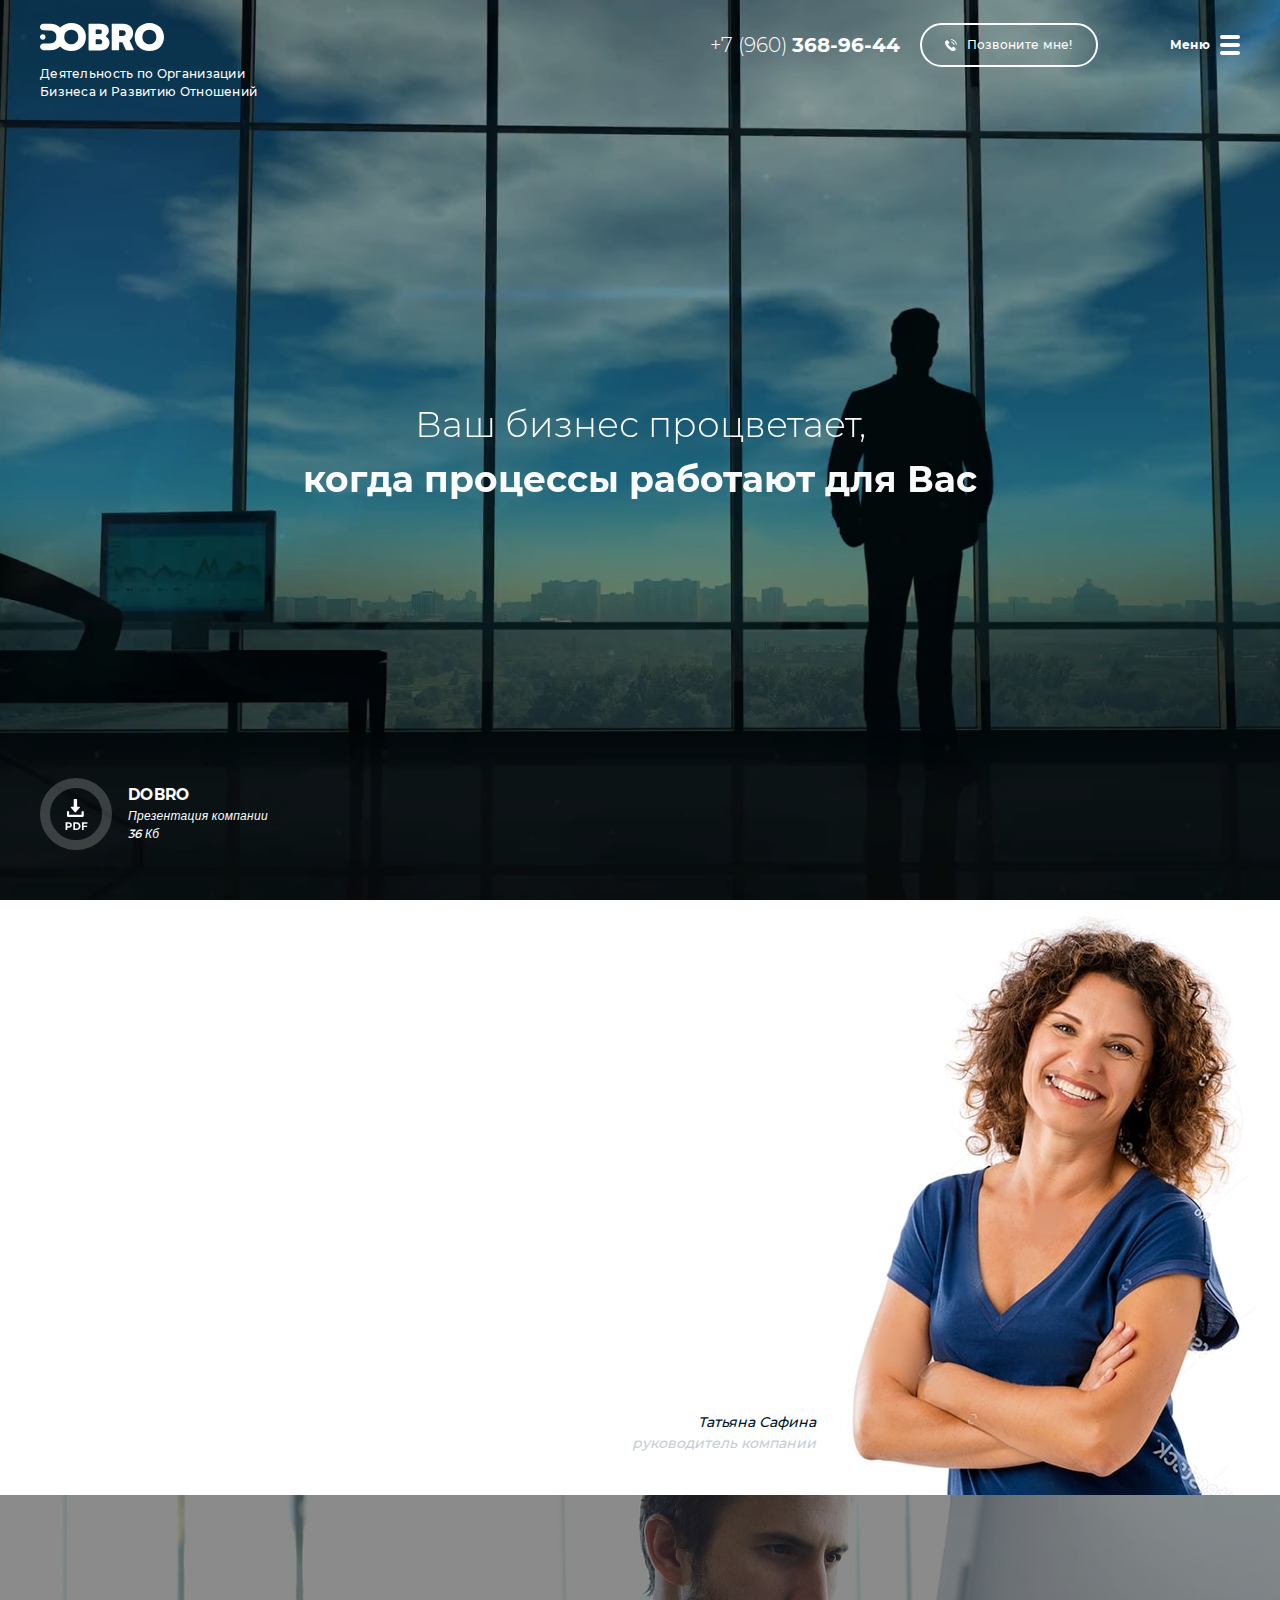
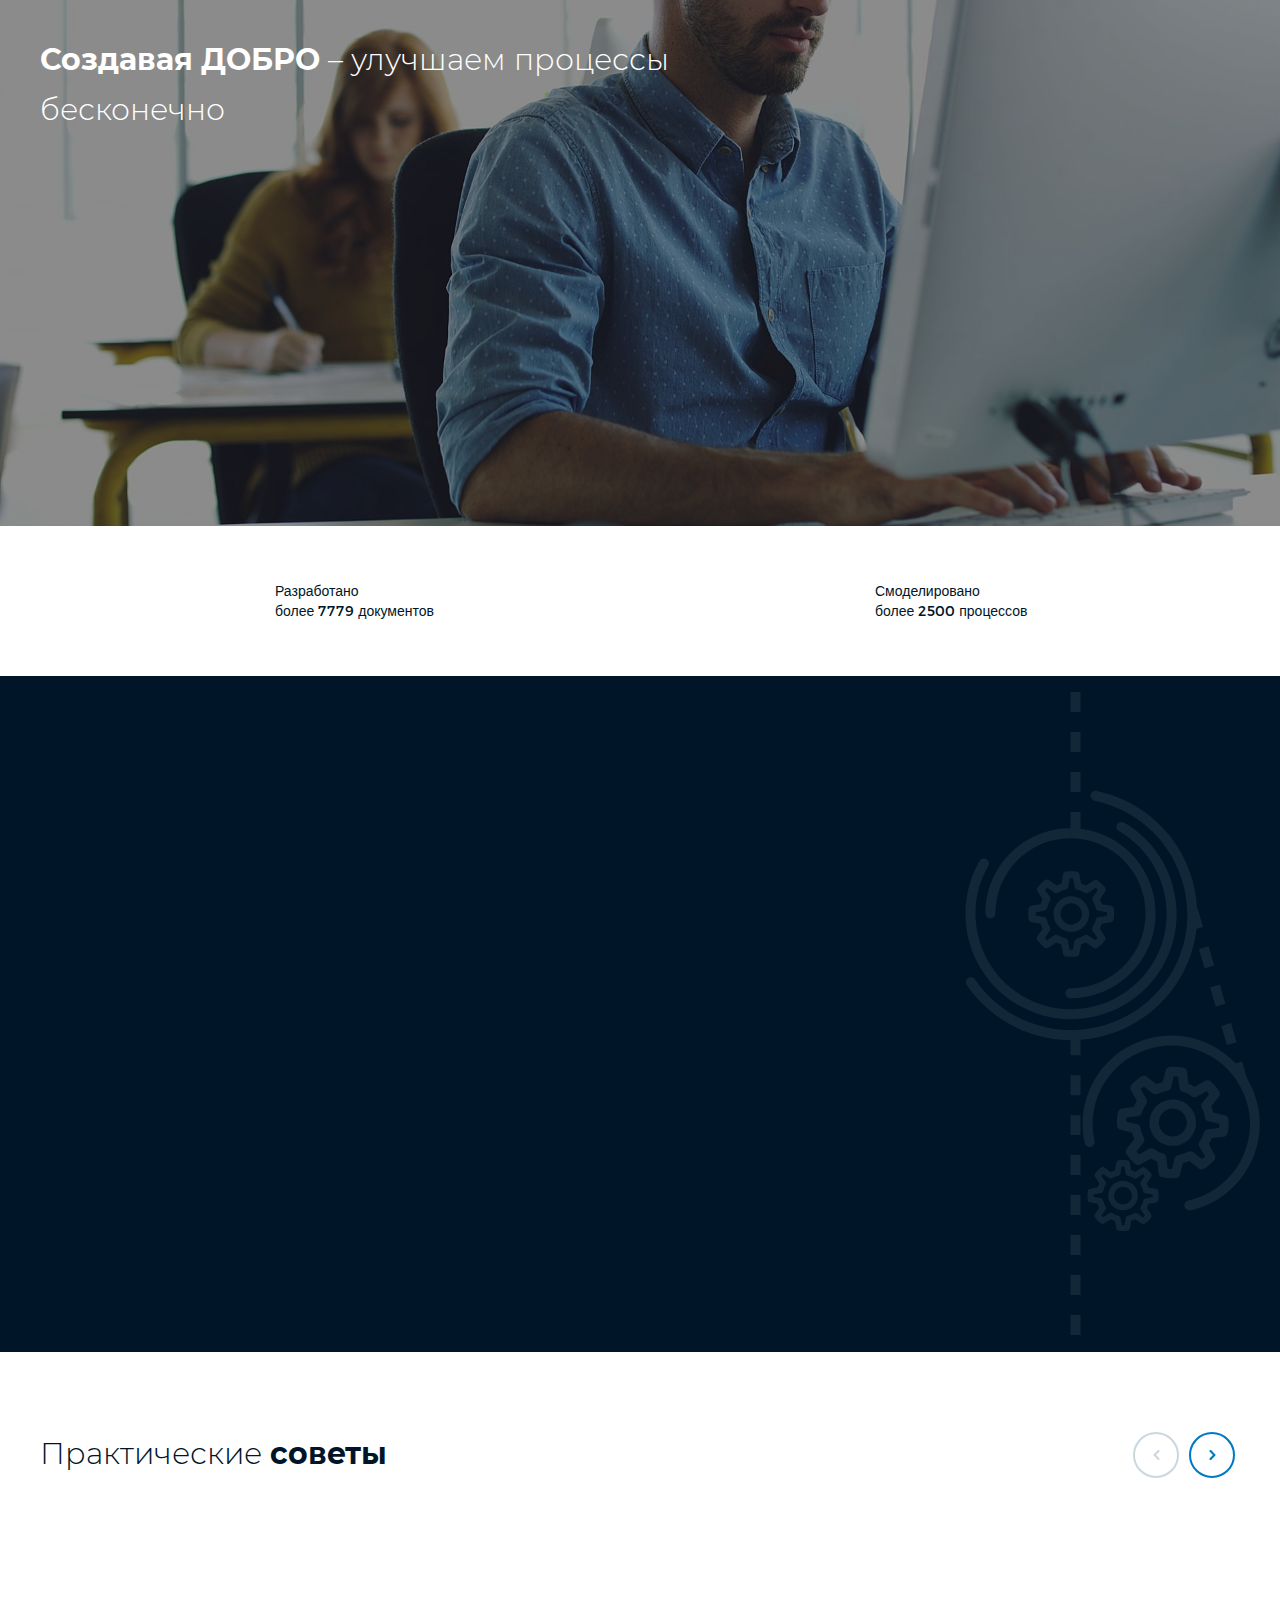
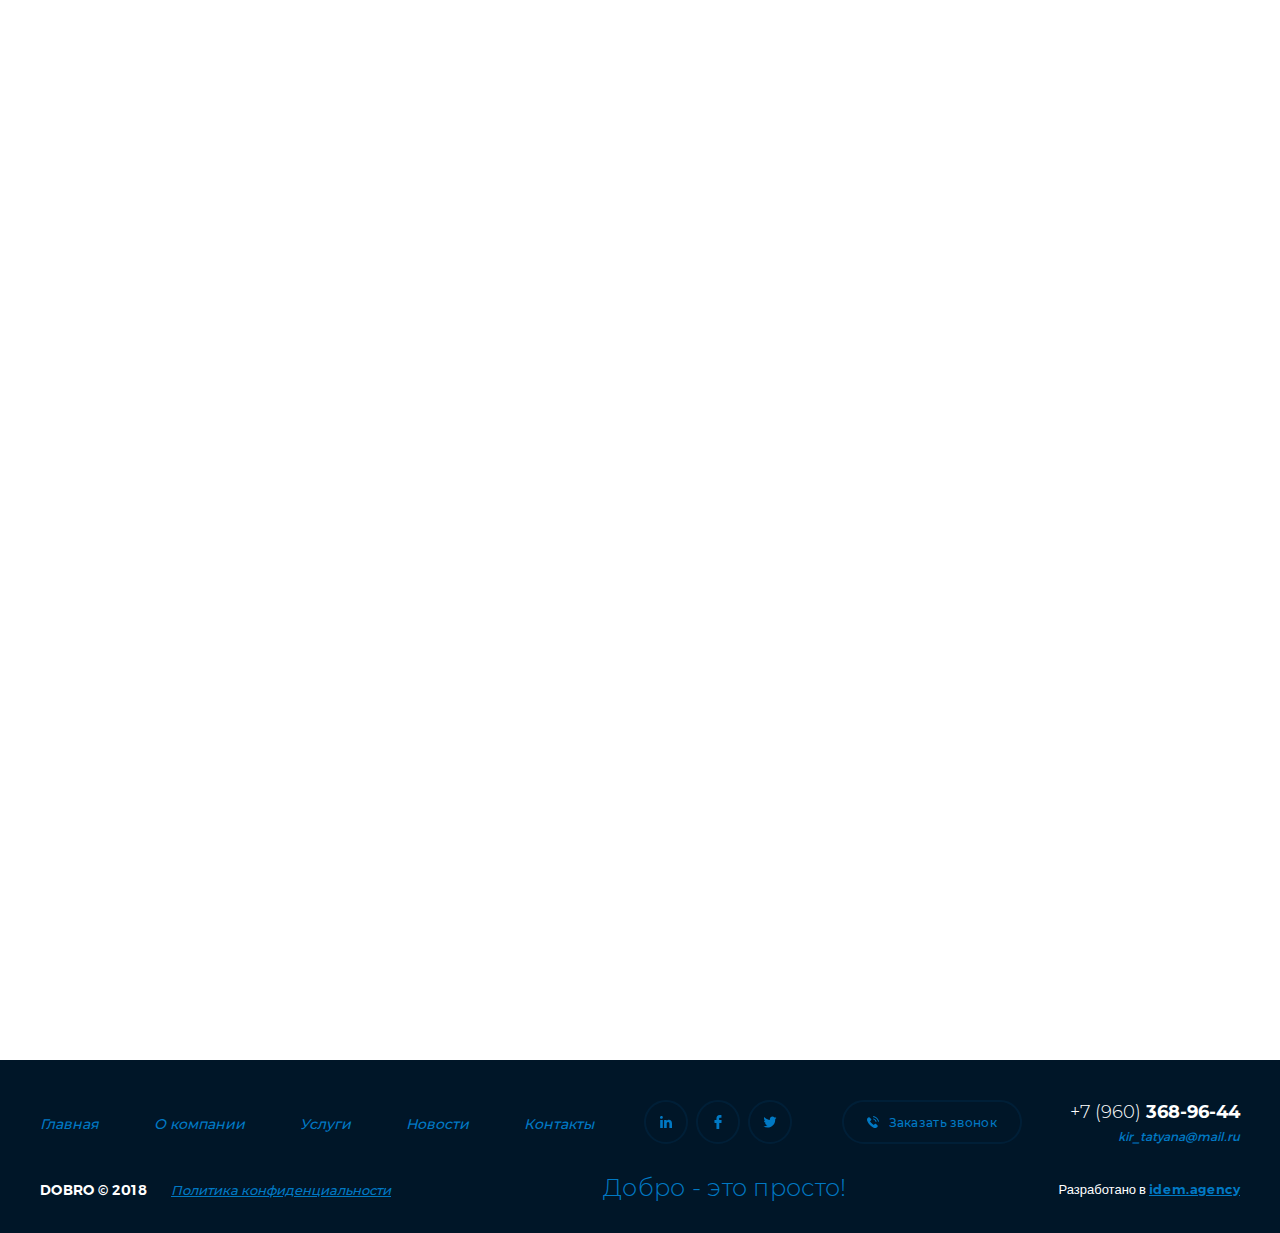
==== index.html @ 99202e37 "test" ====
<!DOCTYPE html>
<html lang="ru">

<head>
	<meta charset="UTF-8">

	<title>New Site Title</title>

	<meta name="viewport" content="width=device-width, initial-scale=1.0, user-scalable=no">
	<meta http-equiv="X-UA-Compatible" content="ie=edge">
	<link rel="icon" type="image/icon" href="/favicon.ico">

	<style>
		body {
		      opacity: 0;
		    }
	</style>
</head>

<body>

	<div class="all-wrap">


		<header class="header">
			<div class="header__container container container_wide">
				<div class="header__col header__col_left">
					<a href="#" class="header__logo-link">
						<img src="img/logo-white.svg" alt="" class="header__logo">
						<div class="header__logo-title">Деятельность по Организации Бизнеса и Развитию Отношений</div>
					</a>
				</div>
				<div class="header__col header__col_right">
					<div class="header__contacts">
						<a href="tel:+79603689644" class="header__phone">
          +7 (960) <span class="header__phone header__phone_bold">368-96-44</span>
        </a>
						<a href="#call_back" class="btn btn_icon btn_white js-popup-link">
							<i class="icon icon-phone"></i>
							<span class="btn__text">Позвоните мне!</span>
						</a>
					</div>
					<div class="header__hamburger-wrap">
						<div id="menu_open" class="hamburger">
							<div class="hamburger__text">Меню</div>
							<div class="hamburger__icon-wrap">
								<div class="hamburger__icon-line"></div>
								<div class="hamburger__icon-line"></div>
								<div class="hamburger__icon-line"></div>
							</div>
						</div>
					</div>
				</div>
			</div>
		</header>




		<div class="hero js-scene js-screen-video-bg">
			<div class="hero__bg-wrap">






				<video loop="loop" muted="muted" autoplay="autoplay" poster="img/hero-video-poster.jpg" class="video-bg js-screen-video-bg-player">
					<source src="videos/hero.mp4" type="video/mp4">
				</video>
			</div>
			<div class="hero__content">
				<div class="hero__title js-scene-el">
					Ваш бизнес процветает, <span class="hero__title-hl">когда процессы работают для Вас</span>
				</div>

				<div class="hero__bottom">
					<div class="hero__container container container_wide">
						<div class="presentation">
							<div class="presentation__icon-wrap">
								<a href="#" class="presentation__link">
									<i class="icon icon-pdf"></i>
								</a>
							</div>
							<div class="presentation__text-wrap">
								<div class="presentation__title">DOBRO</div>
								<div class="presentation__descr">Презентация компании 36 Кб</div>
							</div>
						</div>
					</div>
				</div>
			</div>
		</div>



		<div class="quote-screen js-scene">
			<div class="quote-screen__bg-wrap">
				<div class="quote-screen__bg-container container">
					<picture class="quote-screen__bg-img-wrap">
						<source srcset="img/woman-desktop.jpg" media="(min-width: 1000px)">
							<img src="img/woman-tablet.jpg" alt="" class="quote-screen__bg-img">
					</picture>
				</div>
			</div>
			<div class="quote-screen__container container">
				<div class="quote-screen__content">
					<div class="quote-screen__info js-scene-el">
						<div class="quote-screen__quote-wrap">
							<div class="quote-screen__quote">Порядок в мыслях - порядок в жизни</div>
							<div class="quote-screen__quote">Порядок в жизни - порядок в компании</div>
							<div class="quote-screen__quote quote-screen__quote_bold">Порядок в компании - залог процветания</div>
						</div>
						<div class="quote-screen__button-wrap">
							<span class="quote-screen__button-wrap-text">Научу организовывать процессы</span>
							<a href="#bid" class="btn js-popup-link">
								<span class="btn__text">Оставить заявку</span>
							</a>
						</div>
					</div>
					<div class="quote-screen__bottom">
						<div class="quote-screen__name">Татьяна Сафина</div>
						<div class="quote-screen__post">руководитель компании</div>
					</div>
				</div>
			</div>
		</div>



		<div id="scene_advantages" class="advantages-screen js-screen-video-bg">
			<div class="advantages-screen__body">
				<div class="advantages-screen__bg-wrap">






					<video loop="loop" muted="muted" autoplay="autoplay" poster="img/advantages-video-poster.jpg" class="video-bg js-screen-video-bg-player">
						<source src="videos/mission.mp4" type="video/mp4">
					</video>
				</div>
				<div class="advantages-screen__container container">
					<div class="advantages-screen__title">
						<span class="advantages-screen__title-hl">Создавая ДОБРО</span> – улучшаем процессы бесконечно
					</div>

					<ul class="advantages">
						<li class="advantages__item js-progress-item" data-progress="85">
							<div class="advantages__rate-wrap">
								<div class="advantages__rate js-rate">0</div>

								<svg class="advantages__svg circle-rating" width="130" height="130" viewBox="0 0 130 130">
									<circle class="circle-rating__progress js-circle-progress" cx="65" cy="65" r="60" stroke="#0079c4" stroke-width="10" fill="transparent" transform="rotate(-90 65 65)" stroke-linecap="round" style="stroke-dasharray: 0, 380px; stroke-dashoffset: 0;">
									</circle>
								</svg>

							</div>
							<div class="advantages__descr">На&nbsp;85% улучшилось взаимодействие в&nbsp;коллективе после первого года работы с&nbsp;нами</div>
						</li>
						<li class="advantages__item js-progress-item" data-progress="60">
							<div class="advantages__rate-wrap">
								<div class="advantages__rate js-rate">0</div>

								<svg class="advantages__svg circle-rating" width="130" height="130" viewBox="0 0 130 130">
									<circle class="circle-rating__progress js-circle-progress" cx="65" cy="65" r="60" stroke="#0079c4" stroke-width="10" fill="transparent" transform="rotate(-90 65 65)" stroke-linecap="round" style="stroke-dasharray: 0, 380px; stroke-dashoffset: 0;">
									</circle>
								</svg>

							</div>
							<div class="advantages__descr">100% уровень сервиса, мы&nbsp;работаем для того чтобы совершенствовать ваш бизнес</div>
						</li>
						<li class="advantages__item js-progress-item" data-progress="95">
							<div class="advantages__rate-wrap">
								<div class="advantages__rate js-rate">0</div>

								<svg class="advantages__svg circle-rating" width="130" height="130" viewBox="0 0 130 130">
									<circle class="circle-rating__progress js-circle-progress" cx="65" cy="65" r="60" stroke="#0079c4" stroke-width="10" fill="transparent" transform="rotate(-90 65 65)" stroke-linecap="round" style="stroke-dasharray: 0, 380px; stroke-dashoffset: 0;">
									</circle>
								</svg>

							</div>
							<div class="advantages__descr">90% клиентов настолько довольны, что возвращаются к&nbsp;нам снова</div>
						</li>
					</ul>

				</div>
			</div>
			<div class="advantages-screen__footer">
				<div class="advantages-screen__footer-container container">
					<div class="advantages-screen__stat-box js-stat-item" data-stat="7779">
						<div class="advantages-screen__stat-number js-stat-number"></div>
						<div class="advantages-screen__stat-info">Разработано
							<br>более 7779 документов</div>
					</div>
					<div class="advantages-screen__stat-box js-stat-item" data-stat="2500">
						<div class="advantages-screen__stat-number js-stat-number"></div>
						<div class="advantages-screen__stat-info">Смоделировано
							<br>более 2500 процессов</div>
					</div>
				</div>
			</div>
		</div>



		<div id="scene_processes" class="processes-screen">
			<div class="processes-screen__bg container" style="background-image: url(../img/gears.svg)"></div>
			<div class="processes-screen__container container">
				<div class="tabs js-tabs">
					<div class="tabs__menu-wrap">
						<ul class="tabs__menu">

							<li class="tabs__menu-item tabs__menu-item_current js-tab-item js-scene-stagger-el" data-content="process">
								<i class="icon icon-process"></i>
								<div class="tabs__menu-item-name">Процессы</div>
							</li>

							<li class="tabs__menu-item js-tab-item js-scene-stagger-el" data-content="project">
								<i class="icon icon-project"></i>
								<div class="tabs__menu-item-name">Проекты</div>
							</li>

							<li class="tabs__menu-item js-tab-item js-scene-stagger-el" data-content="control">
								<i class="icon icon-control"></i>
								<div class="tabs__menu-item-name">Контроллинг</div>
							</li>

							<li class="tabs__menu-item js-tab-item js-scene-stagger-el" data-content="diagnostic">
								<i class="icon icon-diagnostic"></i>
								<div class="tabs__menu-item-name">Диагностика</div>
							</li>

							<li class="tabs__menu-item js-tab-item js-scene-stagger-el" data-content="note">
								<i class="icon icon-note"></i>
								<div class="tabs__menu-item-name">SLA</div>
							</li>

							<li class="tabs__menu-item js-tab-item js-scene-stagger-el" data-content="support">
								<i class="icon icon-support"></i>
								<div class="tabs__menu-item-name">Поддержка</div>
							</li>

						</ul>
					</div>
					<div class="tabs__content-wrap js-scene-el">

						<div id="process" class="tabs__content js-tab-content" style="">
							<div class="processes-screen__content">
								<div class="processes-screen__title">Процессы</div>
								<div class="processes-screen__descr">
									Строительство процветающего бизнеса – это создание бизнес-процессов, которые работают без вас. Мы поможем Вам построить эффективную действующую систему управления на основе процессного подхода
								</div>
								<a href="#popup_service" class="btn btn_icon btn_text-white js-popup-link">
									<span class="btn__text">Состав услуги</span>
									<i class="icon icon-arrow"></i>
								</a>
							</div>
						</div>

						<div id="project" class="tabs__content js-tab-content" style="display: none">
							<div class="processes-screen__content">
								<div class="processes-screen__title">Проекты</div>
								<div class="processes-screen__descr">
									Чтобы оставаться успешным нужно быть на шаг впереди всех остальных, для этого необходимы постоянные улучшения и новые проекты. Мы поможем Вам построить эффективную действующую систему проектного управления
								</div>
								<a href="#popup_service" class="btn btn_icon btn_text-white js-popup-link">
									<span class="btn__text">Состав услуги</span>
									<i class="icon icon-arrow"></i>
								</a>
							</div>
						</div>

						<div id="control" class="tabs__content js-tab-content" style="display: none">
							<div class="processes-screen__content">
								<div class="processes-screen__title">Контроллинг</div>
								<div class="processes-screen__descr">
									Строительство процветающего бизнеса – это создание бизнес-процессов, которые работают без вас. Мы поможем Вам построить эффективную действующую систему управления на основе процессного подхода
								</div>
								<a href="#popup_service" class="btn btn_icon btn_text-white js-popup-link">
									<span class="btn__text">Состав услуги</span>
									<i class="icon icon-arrow"></i>
								</a>
							</div>
						</div>

						<div id="diagnostic" class="tabs__content js-tab-content" style="display: none">
							<div class="processes-screen__content">
								<div class="processes-screen__title">Диагностика</div>
								<div class="processes-screen__descr">
									В условиях постоянных изменений бизнес-среды и быстрой скорости принятия бизнес-решений необходимо четкое понимание того, где сейчас ваша компания с точки зрения жизненного цикла, на каком этапе развития она находится....где причины а где следствия возникающих
									проблем...и что делать дальше..?
								</div>
								<a href="#popup_service" class="btn btn_icon btn_text-white js-popup-link">
									<span class="btn__text">Состав услуги</span>
									<i class="icon icon-arrow"></i>
								</a>
							</div>
						</div>

						<div id="note" class="tabs__content js-tab-content" style="display: none">
							<div class="processes-screen__content">
								<div class="processes-screen__title">SLA</div>
								<div class="processes-screen__descr">
									Чтобы оставаться успешным нужно быть на шаг впереди всех остальных, для этого необходимы постоянные улучшения и новые проекты. Мы поможем Вам построить эффективную действующую систему проектного управления
								</div>
								<a href="#popup_service" class="btn btn_icon btn_text-white js-popup-link">
									<span class="btn__text">Состав услуги</span>
									<i class="icon icon-arrow"></i>
								</a>
							</div>
						</div>

						<div id="support" class="tabs__content js-tab-content" style="display: none">
							<div class="processes-screen__content">
								<div class="processes-screen__title">Поддержка</div>
								<div class="processes-screen__descr">
									В условиях постоянных изменений бизнес-среды и быстрой скорости принятия бизнес-решений необходимо четкое понимание того, где сейчас ваша компания с точки зрения жизненного цикла, на каком этапе развития она находится....где причины а где следствия возникающих
									проблем...и что делать дальше..?
								</div>
								<a href="#popup_service" class="btn btn_icon btn_text-white js-popup-link">
									<span class="btn__text">Состав услуги</span>
									<i class="icon icon-arrow"></i>
								</a>
							</div>
						</div>

					</div>
				</div>
			</div>
		</div>



		<div id="scene_advices" class="advices-screen">
			<div class="advices-screen__container container">
				<div class="advices-screen__title">
					Практические <span class="advices-screen__title-hl">советы</span>
				</div>


				<div class="advices-screen__slider-wrap">
					<div class="swiper-container advices-slider">
						<div class="swiper-wrapper advices-slider__wrap">

							<div class="swiper-slide advices-slider__slide">
								<div class="advices-grid">


									<div class="advices-grid__item advices-grid__item_mini">

										<div class="advice advice_short js-scene-stagger-el">
											<a href="#popup_advice" class="advice__link js-popup-link">
												<div class="advice__col advice__col_info">
													<div class="advice__content">
														<div class="advice__date">12 сентября 2018</div>
														<div class="advice__title">Советы по развитию Вашего бизнеса</div>
														<div class="advice__descr">Ведущая инвестиционная компания России, входящая в «Альфа-Групп», один из крупнейших в России частных финансово-промышленных консорциумов</div>
													</div>
												</div>
											</a>
										</div>

									</div>



									<div class="advices-grid__item advices-grid__item_mini">

										<div class="advice advice_short js-scene-stagger-el">
											<a href="#popup_advice" class="advice__link js-popup-link">
												<div class="advice__col advice__col_info">
													<div class="advice__content">
														<div class="advice__date">10 октября 2018</div>
														<div class="advice__title">Советы для начинающих предпринимателей</div>
														<div class="advice__descr">На предприятии объяснили, что ЕКАД для них важен: после того, как дорога сменит статус, весь северный обход вокруг Екатеринбурга вольется в федеральную дорожную сеть и подвергнется модернизации. А дорога Пермь — Екатеринбург — Тюмень станет
															единым целым.</div>
													</div>
												</div>
											</a>
										</div>

									</div>




									<div class="advices-grid__item advices-grid__item_big">






										<div class="advice js-scene-stagger-el">
											<a href="#popup_advice" class="advice__link js-popup-link">
												<div class="advice__col advice__col_image">
													<img src="images/advice-01.jpg" alt="" class="advice__image">
												</div>
												<div class="advice__col advice__col_info">
													<div class="advice__content">
														<div class="advice__date">1 октября 2018</div>
														<div class="advice__title">Как быстро и эффективно развить качество?</div>
														<div class="advice__descr">Уралтрансбанк является одним из старейших уральских банков. Как указано на сайте компании, история банка начинается с 1947 года. Тогда с целью обслуживания предприятий Свердловской железной дороги было открыто Кагановическое отделение Свердловской
															областной конторы Госбанка СССР, позже переименованное в Железнодорожное отделение.</div>
													</div>
												</div>
											</a>
										</div>


									</div>
								</div>
							</div>

							<div class="swiper-slide advices-slider__slide">
								<div class="advices-grid">


									<div class="advices-grid__item advices-grid__item_mini">

										<div class="advice advice_short js-scene-stagger-el">
											<a href="#popup_advice" class="advice__link js-popup-link">
												<div class="advice__col advice__col_info">
													<div class="advice__content">
														<div class="advice__date">12 сентября 2018</div>
														<div class="advice__title">Советы по развитию Вашего бизнеса</div>
														<div class="advice__descr">Ведущая инвестиционная компания России, входящая в «Альфа-Групп», один из крупнейших в России частных финансово-промышленных консорциумов</div>
													</div>
												</div>
											</a>
										</div>

									</div>



									<div class="advices-grid__item advices-grid__item_mini">

										<div class="advice advice_short js-scene-stagger-el">
											<a href="#popup_advice" class="advice__link js-popup-link">
												<div class="advice__col advice__col_info">
													<div class="advice__content">
														<div class="advice__date">1 октября 2018</div>
														<div class="advice__title">Как быстро и эффективно развить качество?</div>
														<div class="advice__descr">Уралтрансбанк является одним из старейших уральских банков. Как указано на сайте компании, история банка начинается с 1947 года. Тогда с целью обслуживания предприятий Свердловской железной дороги было открыто Кагановическое отделение Свердловской
															областной конторы Госбанка СССР, позже переименованное в Железнодорожное отделение.</div>
													</div>
												</div>
											</a>
										</div>

									</div>




									<div class="advices-grid__item advices-grid__item_big">






										<div class="advice js-scene-stagger-el">
											<a href="#popup_advice" class="advice__link js-popup-link">
												<div class="advice__col advice__col_image">
													<img src="images/advice-02.jpg" alt="" class="advice__image">
												</div>
												<div class="advice__col advice__col_info">
													<div class="advice__content">
														<div class="advice__date">10 октября 2018</div>
														<div class="advice__title">Советы для начинающих предпринимателей</div>
														<div class="advice__descr">На предприятии объяснили, что ЕКАД для них важен: после того, как дорога сменит статус, весь северный обход вокруг Екатеринбурга вольется в федеральную дорожную сеть и подвергнется модернизации. А дорога Пермь — Екатеринбург — Тюмень станет
															единым целым.</div>
													</div>
												</div>
											</a>
										</div>


									</div>
								</div>
							</div>

							<div class="swiper-slide advices-slider__slide">
								<div class="advices-grid">


									<div class="advices-grid__item advices-grid__item_mini">

										<div class="advice advice_short js-scene-stagger-el">
											<a href="#popup_advice" class="advice__link js-popup-link">
												<div class="advice__col advice__col_info">
													<div class="advice__content">
														<div class="advice__date">1 октября 2018</div>
														<div class="advice__title">Как быстро и эффективно развить качество?</div>
														<div class="advice__descr">Уралтрансбанк является одним из старейших уральских банков. Как указано на сайте компании, история банка начинается с 1947 года. Тогда с целью обслуживания предприятий Свердловской железной дороги было открыто Кагановическое отделение Свердловской
															областной конторы Госбанка СССР, позже переименованное в Железнодорожное отделение.</div>
													</div>
												</div>
											</a>
										</div>

									</div>



									<div class="advices-grid__item advices-grid__item_mini">

										<div class="advice advice_short js-scene-stagger-el">
											<a href="#popup_advice" class="advice__link js-popup-link">
												<div class="advice__col advice__col_info">
													<div class="advice__content">
														<div class="advice__date">10 октября 2018</div>
														<div class="advice__title">Советы для начинающих предпринимателей</div>
														<div class="advice__descr">На предприятии объяснили, что ЕКАД для них важен: после того, как дорога сменит статус, весь северный обход вокруг Екатеринбурга вольется в федеральную дорожную сеть и подвергнется модернизации. А дорога Пермь — Екатеринбург — Тюмень станет
															единым целым.</div>
													</div>
												</div>
											</a>
										</div>

									</div>




									<div class="advices-grid__item advices-grid__item_big">






										<div class="advice js-scene-stagger-el">
											<a href="#popup_advice" class="advice__link js-popup-link">
												<div class="advice__col advice__col_image">
													<img src="images/advice-03.jpg" alt="" class="advice__image">
												</div>
												<div class="advice__col advice__col_info">
													<div class="advice__content">
														<div class="advice__date">12 сентября 2018</div>
														<div class="advice__title">Советы по развитию Вашего бизнеса</div>
														<div class="advice__descr">Ведущая инвестиционная компания России, входящая в «Альфа-Групп», один из крупнейших в России частных финансово-промышленных консорциумов</div>
													</div>
												</div>
											</a>
										</div>


									</div>
								</div>
							</div>

						</div>
					</div>
					<div class="advices-screen__slider-nav-wrap">
						<div class="advices-screen__slider-nav advices-screen__slider-nav_prev">
							<i class="icon icon-prev"></i>
						</div>
						<div class="advices-screen__slider-nav advices-screen__slider-nav_next">
							<i class="icon icon-next"></i>
						</div>
					</div>
				</div>

			</div>
		</div>



		<div class="feedback-screen js-scene">
			<div class="feedback-screen__container container">

				<div class="feedback-screen__form-border js-scene-el">
					<div class="feedback-screen__form-inner" style="background-image: url(../img/cell.jpg)">
						<div class="feedback-screen__content-holder">
							<div class="feedback-screen__info">
								<div class="feedback-screen__title">
									Мы готовы к новым идеям <span class="feedback-screen__title-hl">и рады принести Вам пользу!</span>
								</div>
								<div class="feedback-screen__form-descr">
									Заполните поля, нажмите кнопку «Отправить» и скоро мы сяжемся с Вами
								</div>
							</div>
							<div class="feedback-screen__form-wrap">

								<form action="/ajax/form-response.json" class="form">
									<div class="form__field">
										<div class="form__input-cover">
											<input type="text" name="name" class="form__input required" placeholder="Имя">
										</div>
									</div>
									<div class="form__field">
										<div class="form__input-cover">
											<input type="email" name="email" class="form__input form__input_email required" placeholder="E-mail">
										</div>
									</div>
									<div class="form__field">
										<div class="form__input-cover">
											<input type="text" name="phone" class="form__input form__input_phone js-input-mask" data-mask="+7 (000) 000-00-00" placeholder="Телефон">
										</div>
									</div>
									<div class="form__field form__field_btn-wrap">
										<button type="submit" class="btn">
											<span class="btn__text">Отправить</span>
										</button>
									</div>
									<div class="form__bottom">
										<div class="form__privacy-text">
											Нажимая «Отправить», Вы соглашаетесь с <a href="#" target="_blank" class="form__privacy-link">политикой конфиденциальности</a>
										</div>
									</div>
								</form>

							</div>

						</div>
					</div>
				</div>

			</div>
		</div>



		<div id="overlay" class="overlay"></div>


		<div id="menu" class="menu compensate-for-scrollbar">
			<div class="menu__inner">
				<div class="menu__head">

					<a href="#" class="menu__logo-link">
						<img src="img/logo.svg" alt="" class="menu__logo">
					</a>


					<div class="menu__contacts">
						<a href="tel:+79603689644" class="menu__phone">
          +7 (960) <span class="menu__phone menu__phone_bold">368-96-44</span>
        </a>
						<a href="#call_back" class="btn btn_icon btn_icon-blue js-popup-link">

							<i class="icon icon-phone"></i>

							<span class="btn__text">Позвоните мне!</span>
						</a>
					</div>



					<div class="menu__hamburger-wrap">
						<div id="menu_close" class="hamburger hamburger_close">
							<div class="hamburger__icon-wrap">
								<div class="hamburger__icon-line"></div>
								<div class="hamburger__icon-line"></div>
							</div>
						</div>
					</div>


				</div>
				<div class="menu__body">
					<div class="menu__body-inner">
						<div class="menu__body-scroll">

							<nav class="menu-nav">
								<ul class="menu-nav__list">

									<li class="menu-nav__item">
										<a href="#" class="menu-nav__link">Главная</a>
									</li>

									<li class="menu-nav__item">
										<a href="#" class="menu-nav__link">О компании</a>
									</li>

									<li class="menu-nav__item">
										<a href="#" class="menu-nav__link">Услуги</a>
									</li>

									<li class="menu-nav__item">
										<a href="#" class="menu-nav__link">Новости</a>
									</li>

									<li class="menu-nav__item">
										<a href="#" class="menu-nav__link">Контакты</a>
									</li>

								</ul>
							</nav>

						</div>
					</div>

				</div>
				<div class="menu__footer">


					<div class="menu__contacts">
						<a href="tel:+79603689644" class="menu__phone">
          +7 (960) <span class="menu__phone menu__phone_bold">368-96-44</span>
        </a>
						<a href="#call_back" class="btn btn_icon btn_icon-blue js-popup-link">

							<i class="icon icon-phone"></i>

							<span class="btn__text">Позвоните мне!</span>
						</a>
					</div>



					<ul class="social-menu">

						<li class="social-menu__item">
							<a href="#" class="social-menu__link">
								<i class="icon icon-linkedin"></i>
							</a>
						</li>

						<li class="social-menu__item">
							<a href="#" class="social-menu__link">
								<i class="icon icon-fb"></i>
							</a>
						</li>

						<li class="social-menu__item">
							<a href="#" class="social-menu__link">
								<i class="icon icon-tw"></i>
							</a>
						</li>

					</ul>


				</div>
			</div>
		</div>



		<div id="bid" class="popup popup_std hidden-element">
			<div class="popup__inner-wrap">
				<div class="popup__content-wrap">
					<button class="popup__close js-popup-close">
						<i class="icon icon-menu-close"></i>
					</button>
					<div class="popup__title">Оставить заявку</div>
					<div class="popup__sub-title">Заполните поля и нажмите «Отправить»</div>
					<div class="popup__content">

						<form action="/ajax/form-response.json" class="form">
							<div class="form__field">
								<div class="form__input-cover">
									<input type="text" name="name" class="form__input required" placeholder="Имя">
								</div>
							</div>
							<div class="form__field">
								<div class="form__input-cover">
									<input type="email" name="email" class="form__input form__input_email required" placeholder="E-mail">
								</div>
							</div>
							<div class="form__field">
								<div class="form__input-cover">
									<input type="text" name="phone" class="form__input form__input_phone js-input-mask" data-mask="+7 (000) 000-00-00" placeholder="Телефон">
								</div>
							</div>
							<div class="form__field form__field_btn-wrap">
								<button type="submit" class="btn">
									<span class="btn__text">Отправить</span>
								</button>
							</div>
							<div class="form__bottom">
								<div class="form__privacy-text">
									Нажимая «Отправить», Вы соглашаетесь с <a href="#" target="_blank" class="form__privacy-link">политикой конфиденциальности</a>
								</div>
							</div>
						</form>

					</div>
					<div class="popup__logo">
						<i class="icon icon-popup-logo"></i>
					</div>
				</div>
			</div>
		</div>

		<div id="call_back" class="popup popup_std hidden-element">
			<div class="popup__inner-wrap">
				<div class="popup__content-wrap">
					<button class="popup__close js-popup-close">
						<i class="icon icon-menu-close"></i>
					</button>
					<div class="popup__title">Заказать обратный звонок</div>
					<div class="popup__sub-title">Заполните поля и нажмите «Отправить»</div>
					<div class="popup__content">

						<form action="/ajax/form-response.json" class="form">
							<div class="form__field">
								<div class="form__input-cover">
									<input type="text" name="name" class="form__input required" placeholder="Имя">
								</div>
							</div>
							<div class="form__field">
								<div class="form__input-cover">
									<input type="text" name="phone" class="form__input form__input_phone js-input-mask" data-mask="+7 (000) 000-00-00" placeholder="Телефон">
								</div>
							</div>
							<div class="form__field form__field_btn-wrap">
								<button type="submit" class="btn">
									<span class="btn__text">Отправить</span>
								</button>
							</div>
							<div class="form__bottom">
								<div class="form__privacy-text">
									Нажимая «Отправить», Вы соглашаетесь с <a href="#" target="_blank" class="form__privacy-link">политикой конфиденциальности</a>
								</div>
							</div>
						</form>

					</div>
					<div class="popup__logo">
						<i class="icon icon-popup-logo"></i>
					</div>
				</div>
			</div>
		</div>

		<div id="popup_error" class="popup popup_error popup_centered-content hidden-element">
			<div class="popup__inner-wrap">
				<div class="popup__content-wrap">
					<button class="popup__close js-popup-close">
						<i class="icon icon-menu-close"></i>
					</button>
					<div class="popup__title">Ошибка!</div>
					<div class="popup__sub-title">Что-то пошло не так, пожалуйста, повторите зпрос позже.</div>
					<div class="popup__content">
						<button class="btn btn_short js-popup-close">
							<span class="btn__text">Ок</span>
						</button>
					</div>
				</div>
			</div>
		</div>

		<div id="popup_success" class="popup popup_success popup_centered-content hidden-element">
			<div class="popup__inner-wrap">
				<div class="popup__content-wrap">
					<button class="popup__close js-popup-close">
						<i class="icon icon-menu-close"></i>
					</button>
					<div class="popup__title">Спасибо!</div>
					<div class="popup__sub-title">Ваша заявка успешно отправлена!</div>
					<div class="popup__content">
						<button class="btn btn_short js-popup-close">
							<span class="btn__text">Ок</span>
						</button>
					</div>
				</div>
			</div>
		</div>

		<div id="popup_service" class="popup popup_std popup_info hidden-element">
			<div class="popup__inner-wrap">
				<div class="popup__content-wrap">
					<button class="popup__close js-popup-close">
						<i class="icon icon-menu-close"></i>
					</button>
					<div class="popup__content">
						<div class="info-box">
							<h2>Процессы</h2>
							<p>Строительство процветающего бизнеса – это создание бизнес-процессов, которые работают без вас. Мы поможем Вам построить эффективную действующую систему управления на основе процессного подхода.</p>
							<p><b>Состав услуги:</b>
							</p>
							<ul>
								<li>Организация Процессного офиса</li>
								<li>Моделирование процессов</li>
								<li>Разработка нормативно-методической документации по процессам</li>
								<li>Определение процессных показателей и встраивание их в систему показателей и отчетности компании</li>
								<li>Организация системы внутренних аудитов</li>
								<li>Моделирование организационных структур и штатного расписания, матриц ответственности и матриц полномочий</li>
								<li>Автоматизация процессов</li>
							</ul>
						</div>
					</div>
				</div>
			</div>
		</div>

		<div id="popup_advice" class="popup popup_std popup_info popup_advice hidden-element">
			<div class="popup__inner-wrap">
				<div class="popup__content-wrap">
					<button class="popup__close js-popup-close">
						<i class="icon icon-menu-close"></i>
					</button>
					<div class="popup__content">
						<div class="advice advice_popup">
							<div class="advice__date">1 октября 2018</div>
							<div class="advice__title">Как быстро и эффективно развить качество?</div>
							<div class="advice__descr">
								<div class="info-box">
									<p>Ведущая инвестиционная компания России, входящая в «Альфа-Групп», один из крупнейших в России частных финансово-промышленных консорциумов.</p>
									<p>«Альфа-Групп», один из крупнейших в России частных финансово-промышленных консорциумов.</p>
									<p>Ведущая инвестиционная компания России, входящая в «Альфа-Групп», один из крупнейших в России частных финансово-промышленных консорциумов.</p>
								</div>
							</div>
						</div>
					</div>
				</div>
			</div>
		</div>



		<footer class="footer">
			<div class="footer__top">
				<div class="footer__container footer__container_top container">


					<nav class="footer-nav">
						<ul class="footer-nav__list">

							<li class="footer-nav__item">
								<a href="#" class="footer-nav__link">Главная</a>
							</li>

							<li class="footer-nav__item">
								<a href="#" class="footer-nav__link">О компании</a>
							</li>

							<li class="footer-nav__item">
								<a href="#" class="footer-nav__link">Услуги</a>
							</li>

							<li class="footer-nav__item">
								<a href="#" class="footer-nav__link">Новости</a>
							</li>

							<li class="footer-nav__item">
								<a href="#" class="footer-nav__link">Контакты</a>
							</li>

						</ul>
					</nav>



					<ul class="social-menu">

						<li class="social-menu__item">
							<a href="#" class="social-menu__link">
								<i class="icon icon-linkedin"></i>
							</a>
						</li>

						<li class="social-menu__item">
							<a href="#" class="social-menu__link">
								<i class="icon icon-fb"></i>
							</a>
						</li>

						<li class="social-menu__item">
							<a href="#" class="social-menu__link">
								<i class="icon icon-tw"></i>
							</a>
						</li>

					</ul>


					<div class="footer__contacts-wrap">
						<a href="#call_back" class="btn btn_icon btn_icon-blue btn_footer js-popup-link">
							<i class="icon icon-phone"></i>
							<span class="btn__text">Заказать звонок</span>
						</a>
						<div class="footer__contacts">
							<a href="tel:+79603689644" class="footer__phone">+7 (960) <span class="footer__phone_bold">368-96-44</span></a>
							<a href="email:kir_tatyana@mail.ru" class="footer__email">kir_tatyana@mail.ru</a>
						</div>
					</div>

				</div>
			</div>
			<div class="footer__middle">
				<div class="footer__container footer__container_middle container">

					<div class="footer__copyright-wrap">
						<div class="footer__copyright">DOBRO © 2018</div>
					</div>

					<div class="footer__contacts-wrap">
						<a href="#call_back" class="btn btn_icon btn_icon-blue btn_footer js-popup-link">
							<i class="icon icon-phone"></i>
							<span class="btn__text">Заказать звонок</span>
						</a>
						<div class="footer__contacts">
							<a href="tel:+79603689644" class="footer__phone">+7 (960) <span class="footer__phone_bold">368-96-44</span></a>
							<a href="email:kir_tatyana@mail.ru" class="footer__email">kir_tatyana@mail.ru</a>
						</div>
					</div>

				</div>
			</div>
			<div class="footer__bottom">
				<div class="footer__container footer__container_bottom container">

					<div class="footer__copyright-wrap">
						<div class="footer__copyright">DOBRO © 2018</div>
						<a href="#" target="_blank" class="footer__privacy">Политика конфиденциальности</a>
					</div>

					<div class="footer__bottom-title">Добро - это просто!</div>

					<div class="footer__developers">
						Разработано в <a href="#" target="_blank" class="footer__developers-link">idem.agency</a>
					</div>

				</div>
			</div>
		</footer>


	</div>

	<link rel="stylesheet" href="css/main.min.css?1540910596">


	<script src="scripts/app.min.js?1540910596"></script>


</body>

</html>
---- css/main.min.css ----
@charset "UTF-8";@-webkit-keyframes swiper-preloader-spin{to{-webkit-transform:rotate(360deg);transform:rotate(360deg)}}@keyframes swiper-preloader-spin{to{-webkit-transform:rotate(360deg);transform:rotate(360deg)}}@-webkit-keyframes fancybox-rotate{0%{-webkit-transform:rotate(0deg);transform:rotate(0deg)}to{-webkit-transform:rotate(359deg);transform:rotate(359deg)}}@keyframes fancybox-rotate{0%{-webkit-transform:rotate(0deg);transform:rotate(0deg)}to{-webkit-transform:rotate(359deg);transform:rotate(359deg)}}@-webkit-keyframes menuShow{0%{visibility:hidden;opacity:0;-webkit-transform:translateX(100%);transform:translateX(100%)}to{opacity:1;-webkit-transform:translateX(0);transform:translateX(0);visibility:visible}}@keyframes menuShow{0%{visibility:hidden;opacity:0;-webkit-transform:translateX(100%);transform:translateX(100%)}to{opacity:1;-webkit-transform:translateX(0);transform:translateX(0);visibility:visible}}@-webkit-keyframes menuHide{0%{opacity:1;-webkit-transform:translateX(0);transform:translateX(0);visibility:visible}to{visibility:hidden;opacity:0;-webkit-transform:translateX(100%);transform:translateX(100%)}}@keyframes menuHide{0%{opacity:1;-webkit-transform:translateX(0);transform:translateX(0);visibility:visible}to{visibility:hidden;opacity:0;-webkit-transform:translateX(100%);transform:translateX(100%)}}.hidden-element{display:none}.clearfix{zoom:1}.clearfix:after,.clearfix:before{content:"";display:table}.clearfix:after{clear:both}a,abbr,acronym,address,applet,article,aside,audio,b,big,blockquote,body,canvas,caption,center,cite,code,dd,del,details,dfn,div,dl,dt,em,embed,fieldset,figcaption,figure,footer,form,h1,h2,h3,h4,h5,h6,header,hgroup,html,i,iframe,img,ins,kbd,label,legend,li,mark,menu,nav,object,ol,output,p,pre,q,ruby,s,samp,section,small,span,strike,strong,sub,summary,sup,table,tbody,td,tfoot,th,thead,time,tr,tt,u,ul,var,video{margin:0;padding:0;border:0;font:inherit}input,textarea{outline:0}textarea{resize:none}article,aside,details,figcaption,figure,footer,header,hgroup,menu,nav,section{display:block}body{-webkit-font-smoothing:antialiased;min-width:320px;color:#001628;text-align:left;font-family:'Montserrat',sans-serif;font-weight:400;font-size:16px;line-height:1.2;position:relative;opacity:0;-webkit-transition:opacity .3s ease;transition:opacity .3s ease}ol,ul{list-style:none}blockquote,q{quotes:none}blockquote:after,blockquote:before,q:after,q:before{content:none}table{border-collapse:collapse;border-spacing:0}html{-webkit-box-sizing:border-box;box-sizing:border-box}*,:after,:before{-webkit-box-sizing:inherit;box-sizing:inherit}body.loaded{opacity:1}body.fancybox-active,body.menu-active{overflow:hidden}.container{max-width:1235px;width:100%;margin-left:auto;margin-right:auto;padding-left:15px;padding-right:15px}@media screen and (min-width:768px){.container{padding-left:40px;padding-right:40px}}@media screen and (min-width:1000px){.container{max-width:1240px;padding-left:20px;padding-right:20px}.container_wide{max-width:100%;padding:0 40px}}.all-wrap{position:relative;overflow-x:hidden}.form__field{margin-bottom:10px}.form__field_btn-wrap{margin:15px 0}.form__field .btn{width:100%}.form__input{border-radius:25px;border:0;width:100%;height:42px;background-color:#e9f0f5;padding:0 18px;overflow:hidden;text-overflow:ellipsis;color:#001628;font-family:'Montserrat',sans-serif;font-weight:400;font-size:14px;-webkit-transition:background-color .3s ease;transition:background-color .3s ease}.form__input:focus,.form__input:hover{background-color:#f3f6f8}.form__input::-webkit-input-placeholder{color:rgba(0,22,40,.5);font-family:'Montserrat',sans-serif;font-weight:400;font-size:14px}.form__input:-ms-input-placeholder,.form__input::-ms-input-placeholder{color:rgba(0,22,40,.5);font-family:'Montserrat',sans-serif;font-weight:400;font-size:14px}.form__input::placeholder{color:rgba(0,22,40,.5);font-family:'Montserrat',sans-serif;font-weight:400;font-size:14px}.form__input_error{background-color:#ff8686}.form__privacy-text{text-align:center;color:#001628;font-family:'Montserrat',sans-serif;font-weight:500;font-style:italic;font-size:12px;line-height:1.33}.form__privacy-link{text-decoration:none;color:#0079c4}@media screen and (min-width:768px){.form__privacy-text{text-align:right}}@font-face{font-family:'Montserrat';src:url(../fonts/Montserrat-Light.eot);src:url(../fonts/Montserrat-Light.eot?#iefix) format('embedded-opentype'),url(../fonts/Montserrat-Light.woff2) format('woff2'),url(../fonts/Montserrat-Light.woff) format('woff'),url(../fonts/Montserrat-Light.ttf) format('truetype'),url(../fonts/Montserrat-Light.svg#Montserrat-Light) format('svg');font-weight:300;font-style:normal}@font-face{font-family:'Montserrat';src:url(../fonts/Montserrat-Bold.eot);src:url(../fonts/Montserrat-Bold.eot?#iefix) format('embedded-opentype'),url(../fonts/Montserrat-Bold.woff2) format('woff2'),url(../fonts/Montserrat-Bold.woff) format('woff'),url(../fonts/Montserrat-Bold.ttf) format('truetype'),url(../fonts/Montserrat-Bold.svg#Montserrat-Bold) format('svg');font-weight:700;font-style:normal}@font-face{font-family:'Montserrat';src:url(../fonts/Montserrat-Medium.eot);src:url(../fonts/Montserrat-Medium.eot?#iefix) format('embedded-opentype'),url(../fonts/Montserrat-Medium.woff2) format('woff2'),url(../fonts/Montserrat-Medium.woff) format('woff'),url(../fonts/Montserrat-Medium.ttf) format('truetype'),url(../fonts/Montserrat-Medium.svg#Montserrat-Medium) format('svg');font-weight:500;font-style:normal}@font-face{font-family:'Montserrat';src:url(../fonts/Montserrat-UltraLight.eot);src:url(../fonts/Montserrat-UltraLight.eot?#iefix) format('embedded-opentype'),url(../fonts/Montserrat-UltraLight.woff2) format('woff2'),url(../fonts/Montserrat-UltraLight.woff) format('woff'),url(../fonts/Montserrat-UltraLight.ttf) format('truetype'),url(../fonts/Montserrat-UltraLight.svg#Montserrat-UltraLight) format('svg');font-weight:200;font-style:normal}@font-face{font-family:'Montserrat';src:url(../fonts/Montserrat-Regular.eot);src:url(../fonts/Montserrat-Regular.eot?#iefix) format('embedded-opentype'),url(../fonts/Montserrat-Regular.woff2) format('woff2'),url(../fonts/Montserrat-Regular.woff) format('woff'),url(../fonts/Montserrat-Regular.ttf) format('truetype'),url(../fonts/Montserrat-Regular.svg#Montserrat-Regular) format('svg');font-weight:400;font-style:normal}@font-face{font-family:'Montserrat';src:url(../fonts/Montserrat-SemiBold.eot);src:url(../fonts/Montserrat-SemiBold.eot?#iefix) format('embedded-opentype'),url(../fonts/Montserrat-SemiBold.woff2) format('woff2'),url(../fonts/Montserrat-SemiBold.woff) format('woff'),url(../fonts/Montserrat-SemiBold.ttf) format('truetype'),url(../fonts/Montserrat-SemiBold.svg#Montserrat-SemiBold) format('svg');font-weight:600;font-style:normal}.btn{display:-webkit-box;display:-ms-flexbox;display:flex;-webkit-box-pack:center;-ms-flex-pack:center;justify-content:center;-webkit-box-align:center;-ms-flex-align:center;align-items:center;-webkit-box-orient:horizontal;-webkit-box-direction:normal;-ms-flex-direction:row;flex-direction:row;-ms-flex-wrap:nowrap;flex-wrap:nowrap;border-radius:25px;background-color:transparent;border:2px solid #0079c4;height:44px;padding:0 25px;text-decoration:none;cursor:pointer;text-align:center;-webkit-transition:background-color .3s ease;transition:background-color .3s ease}.btn:hover{background-color:#0079c4}.btn:hover .btn__text,.btn_text-white .btn__text,.btn_white .btn__text,.btn_white:hover .btn__text{color:#fff}.btn__text{color:#0079c4;font-size:12px;font-family:'Montserrat',sans-serif;font-weight:500;line-height:1.12;letter-spacing:.3px;margin:0 5px;-webkit-transition:color .3s ease;transition:color .3s ease}.btn_white{border-color:#fff}.btn_white:hover{background-color:transparent}.btn_icon{padding:0 18px}.btn_icon .icon{display:block;margin:0 5px;-webkit-transition:background .3s ease;transition:background .3s ease}.btn_icon .icon.icon-phone,.btn_icon-blue:hover .icon.icon-phone{background:url(data:image/svg+xml;charset=utf-8,%3Csvg%20version%3D%221.1%22%20id%3D%22%D0%A1%D0%BB%D0%BE%D0%B9_1%22%20xmlns%3D%22http%3A%2F%2Fwww.w3.org%2F2000%2Fsvg%22%20xmlns%3Axlink%3D%22http%3A%2F%2Fwww.w3.org%2F1999%2Fxlink%22%20x%3D%220px%22%20y%3D%220px%22%20width%3D%22100%25%22%20height%3D%22100%25%22%20viewBox%3D%220%200%2012%2012%22%20style%3D%22enable-background%3Anew%200%200%2012%2012%3B%22%20xml%3Aspace%3D%22preserve%22%3E%0D%0A%3Cpath%20id%3D%22phone%22%20fill%3D%22%23ffffff%22%20d%3D%22M9.1%2C7.9c-0.3-0.3-0.8-0.4-1.2%2C0L7.8%2C8C7.6%2C8.2%2C7.3%2C8.5%2C7%2C8.8c-0.1%2C0.1-0.2%2C0.1-0.3%2C0%0D%0A%09c-0.2%2C0-0.4-0.1-0.6-0.2C5.3%2C8%2C4.5%2C7.3%2C3.9%2C6.5C3.6%2C6.2%2C3.3%2C5.7%2C3.1%2C5.3c0-0.1%2C0-0.2%2C0.1-0.2C3.5%2C4.7%2C3.8%2C4.5%2C4%2C4.2%0D%0A%09C4.4%2C3.9%2C4.4%2C3.3%2C4.2%2C3L4.1%2C2.9C3.8%2C2.6%2C3.6%2C2.4%2C3.4%2C2.2S2.9%2C1.7%2C2.6%2C1.4s-0.8-0.3-1.2%2C0c0%2C0%2C0%2C0-0.1%2C0.1C1.1%2C1.7%2C0.8%2C2%2C0.5%2C2.3%0D%0A%09S0%2C2.9%2C0%2C3.3c0%2C0.6%2C0.1%2C1.2%2C0.3%2C1.8c0.5%2C1.2%2C1.1%2C2.3%2C1.9%2C3.2c1.1%2C1.3%2C2.4%2C2.3%2C3.9%2C3.1C6.8%2C11.8%2C7.5%2C12%2C8.3%2C12c0.5%2C0.1%2C1-0.1%2C1.4-0.5%0D%0A%09c0.3-0.3%2C0.6-0.5%2C0.8-0.8c0.4-0.3%2C0.4-0.8%2C0.1-1.2l-0.1-0.1C10.1%2C8.9%2C9.6%2C8.4%2C9.1%2C7.9z%20M8.7%2C5.9l0.9-0.2C9.4%2C4.9%2C9%2C4.2%2C8.4%2C3.6%0D%0A%09C7.8%2C2.9%2C7%2C2.5%2C6.1%2C2.4L5.9%2C3.3c0.7%2C0.1%2C1.3%2C0.4%2C1.8%2C0.9S8.5%2C5.3%2C8.7%2C5.9z%20M10.1%2C1.9C9%2C0.9%2C7.7%2C0.2%2C6.2%2C0L6.1%2C0.9%0D%0A%09c2.6%2C0.4%2C4.6%2C2.3%2C5%2C4.9L12%2C5.6C11.8%2C4.2%2C11.1%2C2.9%2C10.1%2C1.9L10.1%2C1.9z%22%2F%3E%0D%0A%3C%2Fsvg%3E) no-repeat 0 0;background-size:12px 12px;width:12px;height:12px}.btn_icon .icon.icon-arrow{background:url(data:image/svg+xml;charset=utf-8,%3Csvg%20version%3D%221.1%22%20id%3D%22%D0%A1%D0%BB%D0%BE%D0%B9_1%22%20xmlns%3D%22http%3A%2F%2Fwww.w3.org%2F2000%2Fsvg%22%20xmlns%3Axlink%3D%22http%3A%2F%2Fwww.w3.org%2F1999%2Fxlink%22%20x%3D%220px%22%20y%3D%220px%22%20width%3D%22100%25%22%20height%3D%22100%25%22%20viewBox%3D%220%200%2016%207%22%20enable-background%3D%22new%200%200%2016%207%22%20xml%3Aspace%3D%22preserve%22%3E%0D%0A%3Cpath%20id%3D%22Arrow%22%20fill%3D%22%23FFFFFF%22%20d%3D%22M0%2C2.9h11.8C11.3%2C2%2C11%2C1%2C11%2C0c1.3%2C1.6%2C3%2C2.8%2C5%2C3.5c-2%2C0.7-3.7%2C1.9-5%2C3.5c0.1-1%2C0.4-2.1%2C0.9-3H0%0D%0A%09V2.9L0%2C2.9z%22%2F%3E%0D%0A%3C%2Fsvg%3E) no-repeat 0 0;background-size:16px 7px;width:16px;height:7px}.btn_footer:hover .icon.icon-phone,.btn_icon-blue .icon.icon-phone{background:url(data:image/svg+xml;charset=utf-8,%3Csvg%20version%3D%221.1%22%20id%3D%22%D0%A1%D0%BB%D0%BE%D0%B9_1%22%20xmlns%3D%22http%3A%2F%2Fwww.w3.org%2F2000%2Fsvg%22%20xmlns%3Axlink%3D%22http%3A%2F%2Fwww.w3.org%2F1999%2Fxlink%22%20x%3D%220px%22%20y%3D%220px%22%20width%3D%22100%25%22%20height%3D%22100%25%22%20viewBox%3D%220%200%2012%2012%22%20style%3D%22enable-background%3Anew%200%200%2012%2012%3B%22%20xml%3Aspace%3D%22preserve%22%3E%0D%0A%3Cpath%20id%3D%22phone%22%20fill%3D%22%230079c4%22%20d%3D%22M9.1%2C7.9c-0.3-0.3-0.8-0.4-1.2%2C0L7.8%2C8C7.6%2C8.2%2C7.3%2C8.5%2C7%2C8.8c-0.1%2C0.1-0.2%2C0.1-0.3%2C0%0D%0A%09c-0.2%2C0-0.4-0.1-0.6-0.2C5.3%2C8%2C4.5%2C7.3%2C3.9%2C6.5C3.6%2C6.2%2C3.3%2C5.7%2C3.1%2C5.3c0-0.1%2C0-0.2%2C0.1-0.2C3.5%2C4.7%2C3.8%2C4.5%2C4%2C4.2%0D%0A%09C4.4%2C3.9%2C4.4%2C3.3%2C4.2%2C3L4.1%2C2.9C3.8%2C2.6%2C3.6%2C2.4%2C3.4%2C2.2S2.9%2C1.7%2C2.6%2C1.4s-0.8-0.3-1.2%2C0c0%2C0%2C0%2C0-0.1%2C0.1C1.1%2C1.7%2C0.8%2C2%2C0.5%2C2.3%0D%0A%09S0%2C2.9%2C0%2C3.3c0%2C0.6%2C0.1%2C1.2%2C0.3%2C1.8c0.5%2C1.2%2C1.1%2C2.3%2C1.9%2C3.2c1.1%2C1.3%2C2.4%2C2.3%2C3.9%2C3.1C6.8%2C11.8%2C7.5%2C12%2C8.3%2C12c0.5%2C0.1%2C1-0.1%2C1.4-0.5%0D%0A%09c0.3-0.3%2C0.6-0.5%2C0.8-0.8c0.4-0.3%2C0.4-0.8%2C0.1-1.2l-0.1-0.1C10.1%2C8.9%2C9.6%2C8.4%2C9.1%2C7.9z%20M8.7%2C5.9l0.9-0.2C9.4%2C4.9%2C9%2C4.2%2C8.4%2C3.6%0D%0A%09C7.8%2C2.9%2C7%2C2.5%2C6.1%2C2.4L5.9%2C3.3c0.7%2C0.1%2C1.3%2C0.4%2C1.8%2C0.9S8.5%2C5.3%2C8.7%2C5.9z%20M10.1%2C1.9C9%2C0.9%2C7.7%2C0.2%2C6.2%2C0L6.1%2C0.9%0D%0A%09c2.6%2C0.4%2C4.6%2C2.3%2C5%2C4.9L12%2C5.6C11.8%2C4.2%2C11.1%2C2.9%2C10.1%2C1.9L10.1%2C1.9z%22%2F%3E%0D%0A%3C%2Fsvg%3E) no-repeat 0 0;background-size:12px 12px;width:12px;height:12px}.btn_footer{border-color:rgba(0,121,196,.1);-webkit-transition:border-color .3s ease;transition:border-color .3s ease}.btn_footer .btn__text,.btn_footer:hover .btn__text{color:#0079c4}.btn_footer:hover{border-color:#0079c4;background-color:transparent}.btn_short{padding:0 50px}.advice_popup .info-box,.info-box{font-family:'Montserrat',sans-serif}.info-box{font-size:14px;line-height:1.43;color:#001628;font-weight:400}.advice_popup .info-box{font-weight:300}.info-box h1,.info-box h2,.info-box h3,.info-box h4,.info-box h5{font-family:'Montserrat',sans-serif;font-weight:600;line-height:1.5}.info-box h1{font-size:22px;margin-bottom:25px}.info-box h2,.info-box p{font-size:20px;margin-bottom:15px}.info-box h3{font-size:18px;margin-bottom:10px}.info-box h4,.info-box h5{font-size:16px;margin-bottom:10px}.info-box h5{font-size:14px}.info-box p{color:inherit;font-family:inherit;font-weight:inherit;font-size:inherit;line-height:1.43}.info-box p:last-child,.info-box ul li:last-child{margin-bottom:0}.info-box a{color:#0079c4;font-family:inherit;font-weight:inherit;text-decoration:none}.info-box a:hover{text-decoration:underline}.info-box ol,.info-box ul{margin-bottom:20px}.info-box ol li,.info-box ul li{color:inherit;font-family:inherit;font-weight:inherit;padding-left:20px;position:relative;margin-bottom:11px}.info-box ul li:before{content:'';position:absolute;top:11px;left:7px;width:4px;height:4px;border-radius:50%;background:#0079c4}.info-box ol{counter-reset:list1}.info-box ol li{padding-left:5px;list-style-type:none}.info-box ol li:before{content:counter(list1) ". ";counter-increment:list1}.info-box b,.info-box em,.info-box ol li:before,.info-box strong{font-family:'Montserrat',sans-serif;font-weight:600}@media screen and (min-width:575px){.info-box,.info-box h5{font-size:16px}.info-box h1{font-size:25px}.info-box h2{font-size:22px}.info-box h3{font-size:20px}.info-box h4{font-size:18px}.info-box p{margin-bottom:15px}}.swiper-container{margin:0 auto;position:relative;overflow:hidden;list-style:none;padding:0;z-index:1}.swiper-container-no-flexbox .swiper-slide{float:left}.swiper-container-vertical>.swiper-wrapper{-webkit-box-orient:vertical;-webkit-box-direction:normal;-ms-flex-direction:column;flex-direction:column}.swiper-slide,.swiper-wrapper{width:100%;height:100%;position:relative;-webkit-transition-property:-webkit-transform;transition-property:transform;transition-property:transform,-webkit-transform}.swiper-wrapper{z-index:1;display:-webkit-box;display:-ms-flexbox;display:flex;-webkit-box-sizing:content-box;box-sizing:content-box}.swiper-container-android .swiper-slide,.swiper-wrapper{-webkit-transform:translate3d(0,0,0);transform:translate3d(0,0,0)}.swiper-container-multirow>.swiper-wrapper{-ms-flex-wrap:wrap;flex-wrap:wrap}.swiper-container-free-mode>.swiper-wrapper{-webkit-transition-timing-function:ease-out;transition-timing-function:ease-out;margin:0 auto}.swiper-slide{-ms-flex-negative:0;flex-shrink:0}.swiper-slide-invisible-blank{visibility:hidden}.swiper-container-autoheight,.swiper-container-autoheight .swiper-slide{height:auto}.swiper-container-autoheight .swiper-wrapper{-webkit-box-align:start;-ms-flex-align:start;align-items:flex-start;-webkit-transition-property:height,-webkit-transform;transition-property:transform,height;transition-property:transform,height,-webkit-transform}.swiper-container-3d{-webkit-perspective:1200px;perspective:1200px}.swiper-container-3d .swiper-cube-shadow,.swiper-container-3d .swiper-slide,.swiper-container-3d .swiper-slide-shadow-bottom,.swiper-container-3d .swiper-slide-shadow-left,.swiper-container-3d .swiper-slide-shadow-right,.swiper-container-3d .swiper-slide-shadow-top,.swiper-container-3d .swiper-wrapper{-webkit-transform-style:preserve-3d;transform-style:preserve-3d}.swiper-container-3d .swiper-slide-shadow-bottom,.swiper-container-3d .swiper-slide-shadow-left,.swiper-container-3d .swiper-slide-shadow-right,.swiper-container-3d .swiper-slide-shadow-top{position:absolute;left:0;top:0;width:100%;height:100%;pointer-events:none;z-index:10}.swiper-container-3d .swiper-slide-shadow-left{background-image:-webkit-gradient(linear,right top,left top,from(rgba(0,0,0,.5)),to(transparent));background-image:linear-gradient(to left,rgba(0,0,0,.5),transparent)}.swiper-container-3d .swiper-slide-shadow-right{background-image:-webkit-gradient(linear,left top,right top,from(rgba(0,0,0,.5)),to(transparent));background-image:linear-gradient(to right,rgba(0,0,0,.5),transparent)}.swiper-container-3d .swiper-slide-shadow-top{background-image:-webkit-gradient(linear,left bottom,left top,from(rgba(0,0,0,.5)),to(transparent));background-image:linear-gradient(to top,rgba(0,0,0,.5),transparent)}.swiper-container-3d .swiper-slide-shadow-bottom{background-image:-webkit-gradient(linear,left top,left bottom,from(rgba(0,0,0,.5)),to(transparent));background-image:linear-gradient(to bottom,rgba(0,0,0,.5),transparent)}.swiper-container-wp8-horizontal,.swiper-container-wp8-horizontal>.swiper-wrapper{-ms-touch-action:pan-y;touch-action:pan-y}.swiper-container-wp8-vertical,.swiper-container-wp8-vertical>.swiper-wrapper{-ms-touch-action:pan-x;touch-action:pan-x}.swiper-button-next,.swiper-button-prev{position:absolute;top:50%;width:27px;height:44px;margin-top:-22px;z-index:10;cursor:pointer;background-size:27px 44px;background-position:center;background-repeat:no-repeat}.swiper-button-next.swiper-button-disabled,.swiper-button-prev.swiper-button-disabled{opacity:.35;cursor:auto;pointer-events:none}.swiper-button-prev,.swiper-container-rtl .swiper-button-next{background-image:url("data:image/svg+xml;charset=utf-8,%3Csvg%20xmlns%3D'http%3A%2F%2Fwww.w3.org%2F2000%2Fsvg'%20viewBox%3D'0%200%2027%2044'%3E%3Cpath%20d%3D'M0%2C22L22%2C0l2.1%2C2.1L4.2%2C22l19.9%2C19.9L22%2C44L0%2C22L0%2C22L0%2C22z'%20fill%3D'%23007aff'%2F%3E%3C%2Fsvg%3E");left:10px;right:auto}.swiper-button-next,.swiper-container-rtl .swiper-button-prev{background-image:url("data:image/svg+xml;charset=utf-8,%3Csvg%20xmlns%3D'http%3A%2F%2Fwww.w3.org%2F2000%2Fsvg'%20viewBox%3D'0%200%2027%2044'%3E%3Cpath%20d%3D'M27%2C22L27%2C22L5%2C44l-2.1-2.1L22.8%2C22L2.9%2C2.1L5%2C0L27%2C22L27%2C22z'%20fill%3D'%23007aff'%2F%3E%3C%2Fsvg%3E");right:10px;left:auto}.swiper-button-prev.swiper-button-white,.swiper-container-rtl .swiper-button-next.swiper-button-white{background-image:url("data:image/svg+xml;charset=utf-8,%3Csvg%20xmlns%3D'http%3A%2F%2Fwww.w3.org%2F2000%2Fsvg'%20viewBox%3D'0%200%2027%2044'%3E%3Cpath%20d%3D'M0%2C22L22%2C0l2.1%2C2.1L4.2%2C22l19.9%2C19.9L22%2C44L0%2C22L0%2C22L0%2C22z'%20fill%3D'%23ffffff'%2F%3E%3C%2Fsvg%3E")}.swiper-button-next.swiper-button-white,.swiper-container-rtl .swiper-button-prev.swiper-button-white{background-image:url("data:image/svg+xml;charset=utf-8,%3Csvg%20xmlns%3D'http%3A%2F%2Fwww.w3.org%2F2000%2Fsvg'%20viewBox%3D'0%200%2027%2044'%3E%3Cpath%20d%3D'M27%2C22L27%2C22L5%2C44l-2.1-2.1L22.8%2C22L2.9%2C2.1L5%2C0L27%2C22L27%2C22z'%20fill%3D'%23ffffff'%2F%3E%3C%2Fsvg%3E")}.swiper-button-prev.swiper-button-black,.swiper-container-rtl .swiper-button-next.swiper-button-black{background-image:url("data:image/svg+xml;charset=utf-8,%3Csvg%20xmlns%3D'http%3A%2F%2Fwww.w3.org%2F2000%2Fsvg'%20viewBox%3D'0%200%2027%2044'%3E%3Cpath%20d%3D'M0%2C22L22%2C0l2.1%2C2.1L4.2%2C22l19.9%2C19.9L22%2C44L0%2C22L0%2C22L0%2C22z'%20fill%3D'%23000000'%2F%3E%3C%2Fsvg%3E")}.swiper-button-next.swiper-button-black,.swiper-container-rtl .swiper-button-prev.swiper-button-black{background-image:url("data:image/svg+xml;charset=utf-8,%3Csvg%20xmlns%3D'http%3A%2F%2Fwww.w3.org%2F2000%2Fsvg'%20viewBox%3D'0%200%2027%2044'%3E%3Cpath%20d%3D'M27%2C22L27%2C22L5%2C44l-2.1-2.1L22.8%2C22L2.9%2C2.1L5%2C0L27%2C22L27%2C22z'%20fill%3D'%23000000'%2F%3E%3C%2Fsvg%3E")}.swiper-button-lock{display:none}.swiper-pagination{position:absolute;text-align:center;-webkit-transition:300ms opacity;transition:300ms opacity;-webkit-transform:translate3d(0,0,0);transform:translate3d(0,0,0);z-index:10}.swiper-pagination.swiper-pagination-hidden{opacity:0}.swiper-container-horizontal>.swiper-pagination-bullets,.swiper-pagination-custom,.swiper-pagination-fraction{bottom:10px;left:0;width:100%}.swiper-pagination-bullets-dynamic{overflow:hidden;font-size:0}.swiper-pagination-bullets-dynamic .swiper-pagination-bullet{-webkit-transform:scale(.33);transform:scale(.33);position:relative}.swiper-pagination-bullets-dynamic .swiper-pagination-bullet-active,.swiper-pagination-bullets-dynamic .swiper-pagination-bullet-active-main{-webkit-transform:scale(1);transform:scale(1)}.swiper-pagination-bullets-dynamic .swiper-pagination-bullet-active-prev{-webkit-transform:scale(.66);transform:scale(.66)}.swiper-pagination-bullets-dynamic .swiper-pagination-bullet-active-prev-prev{-webkit-transform:scale(.33);transform:scale(.33)}.swiper-pagination-bullets-dynamic .swiper-pagination-bullet-active-next{-webkit-transform:scale(.66);transform:scale(.66)}.swiper-pagination-bullets-dynamic .swiper-pagination-bullet-active-next-next{-webkit-transform:scale(.33);transform:scale(.33)}.swiper-pagination-bullet{width:8px;height:8px;display:inline-block;border-radius:100%;background:#000;opacity:.2}button.swiper-pagination-bullet{border:0;margin:0;padding:0;-webkit-box-shadow:none;box-shadow:none;-webkit-appearance:none;-moz-appearance:none;appearance:none}.swiper-pagination-clickable .swiper-pagination-bullet{cursor:pointer}.swiper-pagination-bullet-active{opacity:1;background:#007aff}.swiper-container-vertical>.swiper-pagination-bullets{right:10px;top:50%;-webkit-transform:translate3d(0,-50%,0);transform:translate3d(0,-50%,0)}.swiper-container-vertical>.swiper-pagination-bullets .swiper-pagination-bullet{margin:6px 0;display:block}.swiper-container-vertical>.swiper-pagination-bullets.swiper-pagination-bullets-dynamic{top:50%;-webkit-transform:translateY(-50%);transform:translateY(-50%);width:8px}.swiper-container-vertical>.swiper-pagination-bullets.swiper-pagination-bullets-dynamic .swiper-pagination-bullet{display:inline-block;-webkit-transition:200ms top,200ms -webkit-transform;transition:200ms transform,200ms top;transition:200ms transform,200ms top,200ms -webkit-transform}.swiper-container-horizontal>.swiper-pagination-bullets .swiper-pagination-bullet{margin:0 4px}.swiper-container-horizontal>.swiper-pagination-bullets.swiper-pagination-bullets-dynamic{left:50%;-webkit-transform:translateX(-50%);transform:translateX(-50%);white-space:nowrap}.swiper-container-horizontal>.swiper-pagination-bullets.swiper-pagination-bullets-dynamic .swiper-pagination-bullet{-webkit-transition:200ms left,200ms -webkit-transform;transition:200ms transform,200ms left;transition:200ms transform,200ms left,200ms -webkit-transform}.swiper-container-horizontal.swiper-container-rtl>.swiper-pagination-bullets-dynamic .swiper-pagination-bullet{-webkit-transition:200ms right,200ms -webkit-transform;transition:200ms transform,200ms right;transition:200ms transform,200ms right,200ms -webkit-transform}.swiper-pagination-progressbar{background:rgba(0,0,0,.25);position:absolute}.swiper-pagination-progressbar .swiper-pagination-progressbar-fill{background:#007aff;position:absolute;left:0;top:0;width:100%;height:100%;-webkit-transform:scale(0);transform:scale(0);-webkit-transform-origin:left top;transform-origin:left top}.swiper-container-rtl .swiper-pagination-progressbar .swiper-pagination-progressbar-fill{-webkit-transform-origin:right top;transform-origin:right top}.swiper-container-horizontal>.swiper-pagination-progressbar,.swiper-container-vertical>.swiper-pagination-progressbar.swiper-pagination-progressbar-opposite{width:100%;height:4px;left:0;top:0}.swiper-container-horizontal>.swiper-pagination-progressbar.swiper-pagination-progressbar-opposite,.swiper-container-vertical>.swiper-pagination-progressbar{width:4px;height:100%;left:0;top:0}.swiper-pagination-progressbar.swiper-pagination-white .swiper-pagination-progressbar-fill,.swiper-pagination-white .swiper-pagination-bullet-active{background:#fff}.swiper-pagination-progressbar.swiper-pagination-white{background:rgba(255,255,255,.25)}.swiper-pagination-black .swiper-pagination-bullet-active,.swiper-pagination-progressbar.swiper-pagination-black .swiper-pagination-progressbar-fill{background:#000}.swiper-pagination-progressbar.swiper-pagination-black{background:rgba(0,0,0,.25)}.swiper-pagination-lock{display:none}.swiper-scrollbar{border-radius:10px;position:relative;-ms-touch-action:none;background:rgba(0,0,0,.1)}.swiper-container-horizontal>.swiper-scrollbar{position:absolute;left:1%;bottom:3px;z-index:50;height:5px;width:98%}.swiper-container-vertical>.swiper-scrollbar{position:absolute;right:3px;top:1%;z-index:50;width:5px;height:98%}.swiper-scrollbar-drag{height:100%;width:100%;position:relative;background:rgba(0,0,0,.5);border-radius:10px;left:0;top:0}.swiper-scrollbar-cursor-drag{cursor:move}.swiper-scrollbar-lock{display:none}.swiper-zoom-container{width:100%;height:100%;display:-webkit-box;display:-ms-flexbox;display:flex;-webkit-box-pack:center;-ms-flex-pack:center;justify-content:center;-webkit-box-align:center;-ms-flex-align:center;align-items:center;text-align:center}.swiper-zoom-container>canvas,.swiper-zoom-container>img,.swiper-zoom-container>svg{max-width:100%;max-height:100%;-o-object-fit:contain;object-fit:contain}.swiper-slide-zoomed{cursor:move}.swiper-lazy-preloader{width:42px;height:42px;position:absolute;left:50%;top:50%;margin-left:-21px;margin-top:-21px;z-index:10;-webkit-transform-origin:50%;transform-origin:50%;-webkit-animation:swiper-preloader-spin 1s steps(12,end) infinite;animation:swiper-preloader-spin 1s steps(12,end) infinite}.swiper-lazy-preloader:after{display:block;content:'';width:100%;height:100%;background-image:url("data:image/svg+xml;charset=utf-8,%3Csvg%20viewBox%3D'0%200%20120%20120'%20xmlns%3D'http%3A%2F%2Fwww.w3.org%2F2000%2Fsvg'%20xmlns%3Axlink%3D'http%3A%2F%2Fwww.w3.org%2F1999%2Fxlink'%3E%3Cdefs%3E%3Cline%20id%3D'l'%20x1%3D'60'%20x2%3D'60'%20y1%3D'7'%20y2%3D'27'%20stroke%3D'%236c6c6c'%20stroke-width%3D'11'%20stroke-linecap%3D'round'%2F%3E%3C%2Fdefs%3E%3Cg%3E%3Cuse%20xlink%3Ahref%3D'%23l'%20opacity%3D'.27'%2F%3E%3Cuse%20xlink%3Ahref%3D'%23l'%20opacity%3D'.27'%20transform%3D'rotate(30%2060%2C60)'%2F%3E%3Cuse%20xlink%3Ahref%3D'%23l'%20opacity%3D'.27'%20transform%3D'rotate(60%2060%2C60)'%2F%3E%3Cuse%20xlink%3Ahref%3D'%23l'%20opacity%3D'.27'%20transform%3D'rotate(90%2060%2C60)'%2F%3E%3Cuse%20xlink%3Ahref%3D'%23l'%20opacity%3D'.27'%20transform%3D'rotate(120%2060%2C60)'%2F%3E%3Cuse%20xlink%3Ahref%3D'%23l'%20opacity%3D'.27'%20transform%3D'rotate(150%2060%2C60)'%2F%3E%3Cuse%20xlink%3Ahref%3D'%23l'%20opacity%3D'.37'%20transform%3D'rotate(180%2060%2C60)'%2F%3E%3Cuse%20xlink%3Ahref%3D'%23l'%20opacity%3D'.46'%20transform%3D'rotate(210%2060%2C60)'%2F%3E%3Cuse%20xlink%3Ahref%3D'%23l'%20opacity%3D'.56'%20transform%3D'rotate(240%2060%2C60)'%2F%3E%3Cuse%20xlink%3Ahref%3D'%23l'%20opacity%3D'.66'%20transform%3D'rotate(270%2060%2C60)'%2F%3E%3Cuse%20xlink%3Ahref%3D'%23l'%20opacity%3D'.75'%20transform%3D'rotate(300%2060%2C60)'%2F%3E%3Cuse%20xlink%3Ahref%3D'%23l'%20opacity%3D'.85'%20transform%3D'rotate(330%2060%2C60)'%2F%3E%3C%2Fg%3E%3C%2Fsvg%3E");background-position:50%;background-size:100%;background-repeat:no-repeat}.swiper-lazy-preloader-white:after{background-image:url("data:image/svg+xml;charset=utf-8,%3Csvg%20viewBox%3D'0%200%20120%20120'%20xmlns%3D'http%3A%2F%2Fwww.w3.org%2F2000%2Fsvg'%20xmlns%3Axlink%3D'http%3A%2F%2Fwww.w3.org%2F1999%2Fxlink'%3E%3Cdefs%3E%3Cline%20id%3D'l'%20x1%3D'60'%20x2%3D'60'%20y1%3D'7'%20y2%3D'27'%20stroke%3D'%23fff'%20stroke-width%3D'11'%20stroke-linecap%3D'round'%2F%3E%3C%2Fdefs%3E%3Cg%3E%3Cuse%20xlink%3Ahref%3D'%23l'%20opacity%3D'.27'%2F%3E%3Cuse%20xlink%3Ahref%3D'%23l'%20opacity%3D'.27'%20transform%3D'rotate(30%2060%2C60)'%2F%3E%3Cuse%20xlink%3Ahref%3D'%23l'%20opacity%3D'.27'%20transform%3D'rotate(60%2060%2C60)'%2F%3E%3Cuse%20xlink%3Ahref%3D'%23l'%20opacity%3D'.27'%20transform%3D'rotate(90%2060%2C60)'%2F%3E%3Cuse%20xlink%3Ahref%3D'%23l'%20opacity%3D'.27'%20transform%3D'rotate(120%2060%2C60)'%2F%3E%3Cuse%20xlink%3Ahref%3D'%23l'%20opacity%3D'.27'%20transform%3D'rotate(150%2060%2C60)'%2F%3E%3Cuse%20xlink%3Ahref%3D'%23l'%20opacity%3D'.37'%20transform%3D'rotate(180%2060%2C60)'%2F%3E%3Cuse%20xlink%3Ahref%3D'%23l'%20opacity%3D'.46'%20transform%3D'rotate(210%2060%2C60)'%2F%3E%3Cuse%20xlink%3Ahref%3D'%23l'%20opacity%3D'.56'%20transform%3D'rotate(240%2060%2C60)'%2F%3E%3Cuse%20xlink%3Ahref%3D'%23l'%20opacity%3D'.66'%20transform%3D'rotate(270%2060%2C60)'%2F%3E%3Cuse%20xlink%3Ahref%3D'%23l'%20opacity%3D'.75'%20transform%3D'rotate(300%2060%2C60)'%2F%3E%3Cuse%20xlink%3Ahref%3D'%23l'%20opacity%3D'.85'%20transform%3D'rotate(330%2060%2C60)'%2F%3E%3C%2Fg%3E%3C%2Fsvg%3E")}.swiper-container .swiper-notification{position:absolute;left:0;top:0;pointer-events:none;opacity:0;z-index:-1000}.swiper-container-fade.swiper-container-free-mode .swiper-slide{-webkit-transition-timing-function:ease-out;transition-timing-function:ease-out}.swiper-container-fade .swiper-slide{pointer-events:none;-webkit-transition-property:opacity;transition-property:opacity}.swiper-container-fade .swiper-slide .swiper-slide{pointer-events:none}.swiper-container-fade .swiper-slide-active,.swiper-container-fade .swiper-slide-active .swiper-slide-active{pointer-events:auto}.swiper-container-cube,.swiper-container-flip{overflow:visible}.swiper-container-cube .swiper-slide{pointer-events:none;-webkit-backface-visibility:hidden;backface-visibility:hidden;z-index:1;visibility:hidden;-webkit-transform-origin:0 0;transform-origin:0 0;width:100%;height:100%}.swiper-container-cube .swiper-slide .swiper-slide{pointer-events:none}.swiper-container-cube.swiper-container-rtl .swiper-slide{-webkit-transform-origin:100% 0;transform-origin:100% 0}.swiper-container-cube .swiper-slide-active .swiper-slide-active{pointer-events:auto}.swiper-container-cube .swiper-slide-active,.swiper-container-cube .swiper-slide-next,.swiper-container-cube .swiper-slide-next+.swiper-slide,.swiper-container-cube .swiper-slide-prev{pointer-events:auto;visibility:visible}.swiper-container-cube .swiper-slide-shadow-bottom,.swiper-container-cube .swiper-slide-shadow-left,.swiper-container-cube .swiper-slide-shadow-right,.swiper-container-cube .swiper-slide-shadow-top{z-index:0;-webkit-backface-visibility:hidden;backface-visibility:hidden}.swiper-container-cube .swiper-cube-shadow{position:absolute;left:0;bottom:0;width:100%;height:100%;background:#000;opacity:.6;-webkit-filter:blur(50px);filter:blur(50px);z-index:0}.swiper-container-flip .swiper-slide{pointer-events:none;-webkit-backface-visibility:hidden;backface-visibility:hidden;z-index:1}.swiper-container-flip .swiper-slide .swiper-slide{pointer-events:none}.swiper-container-flip .swiper-slide-active,.swiper-container-flip .swiper-slide-active .swiper-slide-active{pointer-events:auto}.swiper-container-flip .swiper-slide-shadow-bottom,.swiper-container-flip .swiper-slide-shadow-left,.swiper-container-flip .swiper-slide-shadow-right,.swiper-container-flip .swiper-slide-shadow-top{z-index:0;-webkit-backface-visibility:hidden;backface-visibility:hidden}.swiper-container-coverflow .swiper-wrapper{-ms-perspective:1200px}body.fancybox-iosfix{position:fixed;left:0;right:0}.fancybox-is-hidden{position:absolute;top:-9999px;left:-9999px;visibility:hidden}.fancybox-container{position:fixed;top:0;left:0;width:100%;height:100%;z-index:99992;-webkit-tap-highlight-color:transparent;-webkit-backface-visibility:hidden;backface-visibility:hidden;-webkit-transform:translateZ(0);transform:translateZ(0);font-family:-apple-system,BlinkMacSystemFont,"Segoe UI",Roboto,"Helvetica Neue",Arial,sans-serif,"Apple Color Emoji","Segoe UI Emoji","Segoe UI Symbol"}.fancybox-bg,.fancybox-inner,.fancybox-outer,.fancybox-stage{position:absolute;top:0;right:0;bottom:0;left:0}.fancybox-outer{overflow-y:auto;-webkit-overflow-scrolling:touch}.fancybox-bg{background:#1e1e1e;opacity:0;-webkit-transition-duration:inherit;transition-duration:inherit;-webkit-transition-property:opacity;transition-property:opacity;-webkit-transition-timing-function:cubic-bezier(.47,0,.74,.71);transition-timing-function:cubic-bezier(.47,0,.74,.71)}.fancybox-is-open .fancybox-bg{-webkit-transition-timing-function:cubic-bezier(.22,.61,.36,1);transition-timing-function:cubic-bezier(.22,.61,.36,1)}.fancybox-caption-wrap,.fancybox-infobar,.fancybox-toolbar{position:absolute;direction:ltr;z-index:99997;opacity:0;visibility:hidden;-webkit-transition:opacity .25s,visibility 0s linear .25s;transition:opacity .25s,visibility 0s linear .25s;-webkit-box-sizing:border-box;box-sizing:border-box}.fancybox-show-caption .fancybox-caption-wrap,.fancybox-show-infobar .fancybox-infobar,.fancybox-show-toolbar .fancybox-toolbar{opacity:1;visibility:visible;-webkit-transition:opacity .25s,visibility 0s;transition:opacity .25s,visibility 0s}.fancybox-infobar{top:0;left:0;font-size:13px;padding:0 10px;height:44px;min-width:44px;line-height:44px;color:#ccc;text-align:center;pointer-events:none;-webkit-user-select:none;-moz-user-select:none;-ms-user-select:none;user-select:none;-webkit-touch-callout:none;-webkit-tap-highlight-color:transparent;-webkit-font-smoothing:subpixel-antialiased;mix-blend-mode:exclusion}.fancybox-toolbar{top:0;right:0;margin:0;padding:0}.fancybox-stage{overflow:hidden;direction:ltr;z-index:99994;-webkit-transform:translate3d(0,0,0)}.fancybox-is-closing .fancybox-stage{overflow:visible}.fancybox-slide{position:absolute;top:0;left:0;width:100%;height:100%;margin:0;padding:0;overflow:auto;outline:0;white-space:normal;-webkit-box-sizing:border-box;box-sizing:border-box;text-align:center;z-index:99994;-webkit-overflow-scrolling:touch;display:none;-webkit-backface-visibility:hidden;backface-visibility:hidden;-webkit-transition-property:opacity,-webkit-transform;transition-property:transform,opacity;transition-property:transform,opacity,-webkit-transform}.fancybox-slide::before{content:'';display:inline-block;vertical-align:middle;height:100%;width:0}.fancybox-is-sliding .fancybox-slide,.fancybox-slide--current,.fancybox-slide--next,.fancybox-slide--previous{display:block}.fancybox-slide--image{overflow:visible}.fancybox-slide--image::before,.fancybox-slide>base,.fancybox-slide>link,.fancybox-slide>meta,.fancybox-slide>script,.fancybox-slide>style,.fancybox-slide>title{display:none}.fancybox-slide--video .fancybox-content,.fancybox-slide--video iframe{background:#000}.fancybox-slide--map .fancybox-content,.fancybox-slide--map iframe{background:#e5e3df}.fancybox-slide--next{z-index:99995}.fancybox-slide>*{display:inline-block;position:relative;padding:24px;margin:44px 0;border-width:0;vertical-align:middle;text-align:left;background-color:#fff;overflow:auto;-webkit-box-sizing:border-box;box-sizing:border-box}.fancybox-slide .fancybox-image-wrap{position:absolute;top:0;left:0;margin:0;padding:0;border:0;z-index:99995;background:0 0;cursor:default;overflow:visible;-webkit-transform-origin:top left;transform-origin:top left;background-size:100% 100%;background-repeat:no-repeat;-webkit-backface-visibility:hidden;backface-visibility:hidden;-webkit-user-select:none;-moz-user-select:none;-ms-user-select:none;user-select:none;-webkit-transition-property:opacity,-webkit-transform;transition-property:transform,opacity;transition-property:transform,opacity,-webkit-transform}.fancybox-can-zoomOut .fancybox-image-wrap{cursor:-webkit-zoom-out;cursor:zoom-out}.fancybox-can-zoomIn .fancybox-image-wrap{cursor:-webkit-zoom-in;cursor:zoom-in}.fancybox-can-drag .fancybox-image-wrap{cursor:-webkit-grab;cursor:grab}.fancybox-is-dragging .fancybox-image-wrap{cursor:-webkit-grabbing;cursor:grabbing}.fancybox-image,.fancybox-spaceball{position:absolute;top:0;left:0;width:100%;height:100%;margin:0;padding:0;border:0;max-width:none;max-height:none;-webkit-user-select:none;-moz-user-select:none;-ms-user-select:none;user-select:none}.fancybox-spaceball{z-index:1}.fancybox-slide--iframe .fancybox-content{padding:0;width:80%;height:80%;max-width:calc(0%);max-height:calc(12%);overflow:visible;background:#fff}.fancybox-error,.fancybox-iframe{margin:0;width:100%;background:#fff}.fancybox-iframe{display:block;border:0;height:100%;padding:0}.fancybox-error{padding:40px;max-width:380px;cursor:default}.fancybox-error p{margin:0;padding:0;color:#444;font-size:16px;line-height:20px}.fancybox-button{-webkit-box-sizing:border-box;box-sizing:border-box;display:inline-block;vertical-align:top;width:44px;height:44px;margin:0;padding:10px;border:0;border-radius:0;background:rgba(30,30,30,.6);-webkit-transition:color .3s ease;transition:color .3s ease;cursor:pointer;outline:0;color:#ccc}.fancybox-button:link,.fancybox-button:visited{color:#ccc}.fancybox-button:focus,.fancybox-button:hover{color:#fff}.fancybox-button[disabled]{color:#ccc;cursor:default;opacity:.6}.fancybox-button svg{display:block;position:relative;overflow:visible;shape-rendering:geometricPrecision}.fancybox-button svg path{fill:currentColor;stroke:currentColor;stroke-linejoin:round;stroke-width:3}.fancybox-button--share svg path{stroke-width:1}.fancybox-button--pause svg path:nth-child(1),.fancybox-button--play svg path:nth-child(2){display:none}.fancybox-button--zoom svg path{fill:transparent}.fancybox-navigation{display:none}.fancybox-show-nav .fancybox-navigation{display:block}.fancybox-close-small,.fancybox-navigation button{position:absolute;top:50%;margin:-50px 0 0;z-index:99997;background:0 0;width:60px;height:100px;padding:17px}.fancybox-navigation button:before{content:"";position:absolute;top:30px;right:10px;width:40px;height:40px;background:rgba(30,30,30,.6)}.fancybox-navigation .fancybox-button--arrow_left{left:0}.fancybox-navigation .fancybox-button--arrow_right{right:0}.fancybox-close-small{top:0;right:0;width:44px;height:44px;padding:0;margin:0;border:0;border-radius:0;z-index:10;cursor:pointer}.fancybox-close-small:after{content:'×';position:absolute;top:5px;right:5px;width:30px;height:30px;font:20px/30px Arial,"Helvetica Neue",Helvetica,sans-serif;color:#888;font-weight:300;text-align:center;border-radius:50%;border-width:0;background-color:transparent;-webkit-transition:background-color .25s;transition:background-color .25s;-webkit-box-sizing:border-box;box-sizing:border-box;z-index:2}.fancybox-close-small:focus{outline:0}.fancybox-close-small:focus:after{outline:1px dotted #888}.fancybox-close-small:hover:after{color:#555;background:#eee}.fancybox-slide--iframe .fancybox-close-small,.fancybox-slide--image .fancybox-close-small{top:0;right:-44px}.fancybox-slide--iframe .fancybox-close-small:after,.fancybox-slide--image .fancybox-close-small:after{font-size:35px;color:#aaa}.fancybox-slide--iframe .fancybox-close-small:hover:after,.fancybox-slide--image .fancybox-close-small:hover:after{color:#fff;background:0 0}.fancybox-is-scaling .fancybox-close-small,.fancybox-is-zoomable.fancybox-can-drag .fancybox-close-small{display:none}.fancybox-caption-wrap{bottom:0;left:0;right:0;padding:60px 2vw 0;background:-webkit-gradient(linear,left top,left bottom,from(transparent),color-stop(20%,rgba(0,0,0,.1)),color-stop(40%,rgba(0,0,0,.2)),color-stop(80%,rgba(0,0,0,.6)),to(rgba(0,0,0,.8)));background:linear-gradient(to bottom,transparent 0%,rgba(0,0,0,.1) 20%,rgba(0,0,0,.2) 40%,rgba(0,0,0,.6) 80%,rgba(0,0,0,.8) 100%);pointer-events:none}.fancybox-caption{padding:30px 0;border-top:1px solid rgba(255,255,255,.4);font-size:14px;color:#fff;line-height:20px;-webkit-text-size-adjust:none}.fancybox-caption a,.fancybox-caption button,.fancybox-caption select{pointer-events:all;position:relative}.fancybox-caption a{color:#fff;text-decoration:underline}.fancybox-slide>.fancybox-loading{border:6px solid rgba(100,100,100,.4);border-top:6px solid rgba(255,255,255,.6);border-radius:100%;height:50px;width:50px;-webkit-animation:fancybox-rotate .8s infinite linear;animation:fancybox-rotate .8s infinite linear;background:0 0;position:absolute;top:50%;left:50%;margin-top:-30px;margin-left:-30px;z-index:99999}.fancybox-animated{-webkit-transition-timing-function:cubic-bezier(0,0,.25,1);transition-timing-function:cubic-bezier(0,0,.25,1)}.fancybox-fx-slide.fancybox-slide--previous{-webkit-transform:translate3d(-100%,0,0);transform:translate3d(-100%,0,0);opacity:0}.fancybox-fx-slide.fancybox-slide--next{-webkit-transform:translate3d(100%,0,0);transform:translate3d(100%,0,0);opacity:0}.fancybox-fx-slide.fancybox-slide--current{-webkit-transform:translate3d(0,0,0);transform:translate3d(0,0,0);opacity:1}.fancybox-fx-fade.fancybox-slide--next,.fancybox-fx-fade.fancybox-slide--previous{opacity:0;-webkit-transition-timing-function:cubic-bezier(.19,1,.22,1);transition-timing-function:cubic-bezier(.19,1,.22,1)}.fancybox-fx-fade.fancybox-slide--current,.fancybox-thumbs>ul>li.fancybox-thumbs-active:before{opacity:1}.fancybox-fx-zoom-in-out.fancybox-slide--previous{-webkit-transform:scale3d(1.5,1.5,1.5);transform:scale3d(1.5,1.5,1.5);opacity:0}.fancybox-fx-zoom-in-out.fancybox-slide--next{-webkit-transform:scale3d(.5,.5,.5);transform:scale3d(.5,.5,.5);opacity:0}.fancybox-fx-zoom-in-out.fancybox-slide--current{-webkit-transform:scale3d(1,1,1);transform:scale3d(1,1,1);opacity:1}.fancybox-fx-rotate.fancybox-slide--previous{-webkit-transform:rotate(-360deg);transform:rotate(-360deg);opacity:0}.fancybox-fx-rotate.fancybox-slide--next{-webkit-transform:rotate(360deg);transform:rotate(360deg);opacity:0}.fancybox-fx-rotate.fancybox-slide--current{-webkit-transform:rotate(0deg);transform:rotate(0deg);opacity:1}.fancybox-fx-circular.fancybox-slide--previous{-webkit-transform:scale3d(0,0,0) translate3d(-100%,0,0);transform:scale3d(0,0,0) translate3d(-100%,0,0);opacity:0}.fancybox-fx-circular.fancybox-slide--next{-webkit-transform:scale3d(0,0,0) translate3d(100%,0,0);transform:scale3d(0,0,0) translate3d(100%,0,0);opacity:0}.fancybox-fx-circular.fancybox-slide--current{-webkit-transform:scale3d(1,1,1) translate3d(0,0,0);transform:scale3d(1,1,1) translate3d(0,0,0);opacity:1}.fancybox-fx-tube.fancybox-slide--previous{-webkit-transform:translate3d(-100%,0,0) scale(.1) skew(-10deg);transform:translate3d(-100%,0,0) scale(.1) skew(-10deg)}.fancybox-fx-tube.fancybox-slide--next{-webkit-transform:translate3d(100%,0,0) scale(.1) skew(10deg);transform:translate3d(100%,0,0) scale(.1) skew(10deg)}.fancybox-fx-tube.fancybox-slide--current{-webkit-transform:translate3d(0,0,0) scale(1);transform:translate3d(0,0,0) scale(1)}.fancybox-share{padding:30px;border-radius:3px;background:#f4f4f4;max-width:90%}.fancybox-share h1{color:#222;margin:0 0 20px;font-size:33px;font-weight:700;text-align:center}.fancybox-share p{margin:0;padding:0;text-align:center}.fancybox-share p:first-of-type{margin-right:-10px}.fancybox-share_button{display:inline-block;text-decoration:none;margin:0 10px 10px 0;padding:10px 20px;border:0;border-radius:3px;-webkit-box-shadow:0 2px 2px 0 rgba(0,0,0,.16);box-shadow:0 2px 2px 0 rgba(0,0,0,.16);background:#fff;white-space:nowrap;font-size:16px;line-height:23px;-webkit-user-select:none;-moz-user-select:none;-ms-user-select:none;user-select:none;min-width:140px;color:#707070;-webkit-transition:all .2s;transition:all .2s}.fancybox-share_button:focus,.fancybox-share_button:hover{text-decoration:none;color:#333;-webkit-box-shadow:0 2px 2px 0 rgba(0,0,0,.3);box-shadow:0 2px 2px 0 rgba(0,0,0,.3)}.fancybox-share_button svg{margin-right:5px;width:20px;height:20px;vertical-align:text-bottom}.fancybox-share input,.fancybox-thumbs{-webkit-box-sizing:border-box;box-sizing:border-box}.fancybox-share input{border:1px solid #d7d7d7;border-radius:3px;background:#ebebeb;color:#5d5b5b;font-size:14px;outline:0;width:100%;margin:5px 0 0;padding:10px 15px}.fancybox-thumbs{display:none;position:absolute;top:0;bottom:0;right:0;width:212px;margin:0;padding:2px 2px 4px;background:#fff;-webkit-tap-highlight-color:transparent;-webkit-overflow-scrolling:touch;-ms-overflow-style:-ms-autohiding-scrollbar;z-index:99995}.fancybox-thumbs-x{overflow-y:hidden;overflow-x:auto}.fancybox-show-thumbs .fancybox-thumbs{display:block}.fancybox-show-thumbs .fancybox-inner{right:212px}.fancybox-thumbs>ul{list-style:none;position:relative;width:100%;height:100%;margin:0;padding:0;overflow-x:hidden;overflow-y:auto;font-size:0;white-space:nowrap}.fancybox-thumbs-x>ul{overflow:hidden}.fancybox-thumbs-y>ul::-webkit-scrollbar{width:7px}.fancybox-thumbs-y>ul::-webkit-scrollbar-track{background:#fff;border-radius:10px;-webkit-box-shadow:inset 0 0 6px rgba(0,0,0,.3);box-shadow:inset 0 0 6px rgba(0,0,0,.3)}.fancybox-thumbs-y>ul::-webkit-scrollbar-thumb{background:#2a2a2a;border-radius:10px}.fancybox-thumbs>ul>li{float:left;overflow:hidden;padding:0;margin:2px;width:100px;height:75px;max-width:calc(46%);max-height:calc(92%);position:relative;cursor:pointer;outline:0;-webkit-tap-highlight-color:transparent;-webkit-backface-visibility:hidden;backface-visibility:hidden;-webkit-box-sizing:border-box;box-sizing:border-box}li.fancybox-thumbs-loading{background:rgba(0,0,0,.1)}.fancybox-thumbs>ul>li>img{position:absolute;top:0;left:0;max-width:none;max-height:none;-webkit-touch-callout:none;-webkit-user-select:none;-moz-user-select:none;-ms-user-select:none;user-select:none}.fancybox-thumbs>ul>li:before{content:'';position:absolute;top:0;right:0;bottom:0;left:0;border:4px solid #4ea7f9;z-index:99991;opacity:0;-webkit-transition:all .2s cubic-bezier(.25,.46,.45,.94);transition:all .2s cubic-bezier(.25,.46,.45,.94)}@media all and (max-width:800px){.fancybox-thumbs{width:110px}.fancybox-show-thumbs .fancybox-inner{right:110px}.fancybox-thumbs>ul>li{max-width:calc(90%)}}.fancybox-bg{background:rgba(0,0,0,.4)}.fancybox-is-open .fancybox-bg{opacity:1;background:rgba(0,0,0,.4)}.fancybox-menu-active .fancybox-caption-wrap,.fancybox-menu-active .fancybox-infobar,.fancybox-menu-active .fancybox-navigation,.fancybox-menu-active .fancybox-toolbar,button[data-fancybox-close]{display:none}.fancybox-menu-active{outline:0}.fancybox-menu-active .fancybox-slide>*{padding:0;margin:0;border-width:0;vertical-align:top;overflow:auto}.fancybox-menu-active .fancybox-bg{background-color:rgba(0,22,40,.8)}.fancybox-menu-active:focus{outline:0}.popup{padding:0;background:0 0;width:100%}.popup_std{max-width:704px}.popup_error{max-width:636px}.popup_success{max-width:514px}.popup__inner-wrap{padding:40px 15px}.popup__content-wrap{position:relative;background-color:#fff;border-radius:8px;padding:40px 20px 60px;width:100%}.popup_centered-content .popup__content-wrap{text-align:center}.popup_info .popup__content-wrap{padding:40px 20px}.popup_advice .popup__content-wrap{background:#e9f0f5 url(../img/logo-pattern.svg) no-repeat top 20px right -57px;background-size:150px}.popup__content-wrap .btn_short{display:-webkit-inline-box;display:-ms-inline-flexbox;display:inline-flex}.popup__close{cursor:pointer;background:0 0;border:0;padding:10px;position:absolute;bottom:100%;right:0}.popup__close .icon{display:block}.popup__close .icon.icon-menu-close{background:url("data:image/svg+xml;charset=utf-8,%3Csvg%20xmlns%3D%22http%3A%2F%2Fwww.w3.org%2F2000%2Fsvg%22%20xmlns%3Axlink%3D%22http%3A%2F%2Fwww.w3.org%2F1999%2Fxlink%22%20width%3D%2215%22%20height%3D%2216%22%20viewBox%3D%220%200%2015%2016%22%3E%3Cdefs%3E%3Cpath%20id%3D%22ywxla%22%20d%3D%22M1559.864%20661.258l3.636%203.636%203.636-3.636a2.173%202.173%200%200%201%203.073%203.072l-3.637%203.637%203.654%203.654a2.172%202.172%200%201%201-3.072%203.072l-3.654-3.654-3.654%203.654a2.173%202.173%200%200%201-3.072-3.072l3.653-3.654-3.636-3.637a2.173%202.173%200%201%201%203.073-3.072z%22%2F%3E%3C%2Fdefs%3E%3Cg%3E%3Cg%20transform%3D%22translate(-1556%20-660)%22%3E%3Cuse%20fill%3D%22%230079c4%22%20xlink%3Ahref%3D%22%23ywxla%22%2F%3E%3C%2Fg%3E%3C%2Fg%3E%3C%2Fsvg%3E") no-repeat 0 0;background-size:15px 16px;width:15px;height:16px}.popup__content{margin:0 auto;max-width:350px}.popup_info .popup__content{max-width:none}.popup__date,.popup__sub-title,.popup__title{font-family:'Montserrat',sans-serif;font-weight:300}.popup__date{color:rgba(0,22,40,.5);font-style:italic;font-size:14px;line-height:1.12;margin-bottom:20px}.popup__sub-title,.popup__title{text-align:center;color:#001628;font-size:25px;line-height:1.2;margin-bottom:15px}.popup__sub-title{font-size:14px;line-height:1.12;margin-bottom:25px}.popup__logo{position:absolute;right:20px;bottom:20px}.popup__logo .icon-popup-logo{display:block;background:url(data:image/svg+xml;charset=utf-8,%3Csvg%20version%3D%221.1%22%20viewBox%3D%220%200%2043.002%2027%22%20xmlns%3D%22http%3A%2F%2Fwww.w3.org%2F2000%2Fsvg%22%20height%3D%22100%25%22%20width%3D%22100%25%22%3E%3Cpath%20d%3D%22m18.843%2022.728c-1.139%201.136-2.497%202.021-4.08%202.66-1.577%200.634-3.306%200.953-5.184%200.953h-6.436c-1.733%200-3.138-1.446-3.138-3.23v-0.023c0-1.782%201.402-3.228%203.133-3.23l6.12-0.011c0.927%200%201.771-0.152%202.53-0.456a5.483%205.483%200%200%200%201.943-1.304%205.98%205.98%200%200%200%201.246-2.017c0.3-0.785%200.448-1.655%200.448-2.608%200-1.907-0.565-3.436-1.694-4.583-1.13-1.147-2.62-1.723-4.472-1.723h-0.483l-5.652-0.034c-1.725-0.01-3.12-1.454-3.12-3.23%200-1.785%201.406-3.231%203.139-3.231h6.436c1.903%200%203.638%200.32%205.205%200.953%201.567%200.64%202.92%201.52%204.06%202.64l0.085%200.085c0.162-0.179%200.33-0.353%200.503-0.523%201.223-1.198%202.678-2.133%204.365-2.806%201.686-0.672%203.527-1.01%205.523-1.01%201.995%200%203.83%200.338%205.505%201.01%201.674%200.673%203.117%201.602%204.329%202.788s2.156%202.604%202.832%204.255c0.677%201.65%201.016%203.466%201.016%205.448%200%201.98-0.339%203.796-1.016%205.447-0.676%201.65-1.62%203.07-2.832%204.255-1.212%201.187-2.655%202.116-4.33%202.788-1.674%200.673-3.509%201.009-5.504%201.009-1.996%200-3.837-0.336-5.523-1.01-1.687-0.671-3.142-1.606-4.365-2.805-0.177-0.173-0.348-0.351-0.513-0.534l-0.075%200.076zm10.477-2.331c0.95%200%201.823-0.17%202.619-0.513a6.212%206.212%200%200%200%202.066-1.431%206.446%206.446%200%200%200%201.354-2.183c0.32-0.844%200.481-1.767%200.481-2.77%200-1.002-0.16-1.925-0.48-2.77a6.455%206.455%200%200%200-1.355-2.182%206.216%206.216%200%200%200-2.066-1.43c-0.796-0.342-1.67-0.514-2.62-0.514s-1.829%200.172-2.636%200.514a6.16%206.16%200%200%200-2.084%201.43%206.676%206.676%200%200%200-1.372%202.183c-0.333%200.844-0.499%201.767-0.499%202.77%200%201.002%200.166%201.925%200.499%202.77%200.332%200.843%200.79%201.57%201.372%202.182a6.156%206.156%200%200%200%202.084%201.43%206.683%206.683%200%200%200%202.637%200.514zm-26.734-4.227c-1.429%200-2.586-1.192-2.586-2.662v-0.06c0-1.47%201.157-2.662%202.586-2.662%201.428%200%202.586%201.193%202.586%202.663v0.059c0%201.47-1.158%202.662-2.586%202.662z%22%20fill%3D%22%230079c4%22%2F%3E%3C%2Fsvg%3E) no-repeat 0 0;background-size:31px 20px;width:31px;height:20px}@media screen and (min-width:575px){.popup__inner-wrap{padding:40px}.popup__content-wrap{padding:70px 34px 60px}.popup_info .popup__content-wrap{padding:40px 34px}.popup__content{max-width:260px}.popup_info .popup__content{max-width:none}.popup__close{bottom:100%;left:100%;right:auto}.popup__title{font-size:30px}.popup__sub-title{margin-bottom:40px}.popup__logo{right:34px;bottom:34px}.popup__logo .icon-popup-logo{display:block;background:url(data:image/svg+xml;charset=utf-8,%3Csvg%20version%3D%221.1%22%20viewBox%3D%220%200%2043.002%2027%22%20xmlns%3D%22http%3A%2F%2Fwww.w3.org%2F2000%2Fsvg%22%20height%3D%22100%25%22%20width%3D%22100%25%22%3E%3Cpath%20d%3D%22m18.843%2022.728c-1.139%201.136-2.497%202.021-4.08%202.66-1.577%200.634-3.306%200.953-5.184%200.953h-6.436c-1.733%200-3.138-1.446-3.138-3.23v-0.023c0-1.782%201.402-3.228%203.133-3.23l6.12-0.011c0.927%200%201.771-0.152%202.53-0.456a5.483%205.483%200%200%200%201.943-1.304%205.98%205.98%200%200%200%201.246-2.017c0.3-0.785%200.448-1.655%200.448-2.608%200-1.907-0.565-3.436-1.694-4.583-1.13-1.147-2.62-1.723-4.472-1.723h-0.483l-5.652-0.034c-1.725-0.01-3.12-1.454-3.12-3.23%200-1.785%201.406-3.231%203.139-3.231h6.436c1.903%200%203.638%200.32%205.205%200.953%201.567%200.64%202.92%201.52%204.06%202.64l0.085%200.085c0.162-0.179%200.33-0.353%200.503-0.523%201.223-1.198%202.678-2.133%204.365-2.806%201.686-0.672%203.527-1.01%205.523-1.01%201.995%200%203.83%200.338%205.505%201.01%201.674%200.673%203.117%201.602%204.329%202.788s2.156%202.604%202.832%204.255c0.677%201.65%201.016%203.466%201.016%205.448%200%201.98-0.339%203.796-1.016%205.447-0.676%201.65-1.62%203.07-2.832%204.255-1.212%201.187-2.655%202.116-4.33%202.788-1.674%200.673-3.509%201.009-5.504%201.009-1.996%200-3.837-0.336-5.523-1.01-1.687-0.671-3.142-1.606-4.365-2.805-0.177-0.173-0.348-0.351-0.513-0.534l-0.075%200.076zm10.477-2.331c0.95%200%201.823-0.17%202.619-0.513a6.212%206.212%200%200%200%202.066-1.431%206.446%206.446%200%200%200%201.354-2.183c0.32-0.844%200.481-1.767%200.481-2.77%200-1.002-0.16-1.925-0.48-2.77a6.455%206.455%200%200%200-1.355-2.182%206.216%206.216%200%200%200-2.066-1.43c-0.796-0.342-1.67-0.514-2.62-0.514s-1.829%200.172-2.636%200.514a6.16%206.16%200%200%200-2.084%201.43%206.676%206.676%200%200%200-1.372%202.183c-0.333%200.844-0.499%201.767-0.499%202.77%200%201.002%200.166%201.925%200.499%202.77%200.332%200.843%200.79%201.57%201.372%202.182a6.156%206.156%200%200%200%202.084%201.43%206.683%206.683%200%200%200%202.637%200.514zm-26.734-4.227c-1.429%200-2.586-1.192-2.586-2.662v-0.06c0-1.47%201.157-2.662%202.586-2.662%201.428%200%202.586%201.193%202.586%202.663v0.059c0%201.47-1.158%202.662-2.586%202.662z%22%20fill%3D%22%230079c4%22%2F%3E%3C%2Fsvg%3E) no-repeat 0 0;background-size:43px 27px;width:43px;height:27px}}.header{position:absolute;top:0;left:0;padding:10px 0;width:100%;z-index:5}.header__container{display:-webkit-box;display:-ms-flexbox;display:flex;-webkit-box-orient:horizontal;-webkit-box-direction:normal;-ms-flex-direction:row;flex-direction:row;-webkit-box-pack:justify;-ms-flex-pack:justify;justify-content:space-between;-webkit-box-align:start;-ms-flex-align:start;align-items:flex-start}.header__logo-link{text-decoration:none}.header__logo{width:124px;vertical-align:middle;margin-bottom:14px}.header__logo-title{color:#fff;font-family:'Montserrat',sans-serif;font-weight:500;font-size:12px;line-height:1.5;letter-spacing:.3px;max-width:225px}.header__contacts{display:none}@media screen and (min-width:768px){.header{padding:18px 0}.header__col_right,.header__contacts{display:-webkit-box;display:-ms-flexbox;display:flex;-webkit-box-align:center;-ms-flex-align:center;align-items:center}.header__col_right{-webkit-box-orient:horizontal;-webkit-box-direction:normal;-ms-flex-direction:row;flex-direction:row;-webkit-box-pack:justify;-ms-flex-pack:justify;justify-content:space-between}.header__contacts{-webkit-box-pack:start;-ms-flex-pack:start;justify-content:flex-start;-ms-flex-wrap:nowrap;flex-wrap:nowrap;margin-right:28px}.header__phone{text-decoration:none;color:#fff;font-family:'Montserrat',sans-serif;font-weight:300;font-size:16px;line-height:1.12;margin-right:20px}.header__phone_bold{font-family:'Montserrat',sans-serif;font-weight:700;margin-right:0}}@media screen and (min-width:1000px){.header{padding:23px 0}.header__contacts{margin-right:60px}.header__phone{font-family:'Montserrat',sans-serif;font-weight:300;font-size:20px}.header__phone_bold{font-family:'Montserrat',sans-serif;font-weight:700}}.hamburger{display:-webkit-box;display:-ms-flexbox;display:flex;-webkit-box-orient:horizontal;-webkit-box-direction:normal;-ms-flex-direction:row;flex-direction:row;-webkit-box-pack:start;-ms-flex-pack:start;justify-content:flex-start;-webkit-box-align:center;-ms-flex-align:center;align-items:center;-ms-flex-wrap:nowrap;flex-wrap:nowrap;padding:12px;margin-right:-12px;cursor:pointer}.hamburger__text{color:#fff;font-family:'Montserrat',sans-serif;font-weight:700;font-size:12px;line-height:1;letter-spacing:.3px;margin-right:10px}.hamburger__icon-wrap{width:20px;position:relative}.hamburger_close .hamburger__icon-wrap{width:22px;height:22px}.hamburger__icon-line{width:100%;height:4px;background-color:#fff;margin-bottom:4px;border-radius:2px}.hamburger_close .hamburger__icon-line{width:28px;background-color:#001628;margin-bottom:0;position:absolute;height:3px;top:50%;left:-4px;margin-top:-1.5px;-webkit-transform-origin:center;transform-origin:center}.hamburger_close .hamburger__icon-line:first-child{-webkit-transform:rotate(45deg);transform:rotate(45deg)}.hamburger_close .hamburger__icon-line:last-child{-webkit-transform:rotate(-45deg);transform:rotate(-45deg)}.hamburger__icon-line:last-child{margin-bottom:0}.hero{width:100%;height:565px;position:relative}.hero__bg-wrap{overflow:hidden}.advantages-screen__bg-wrap:before,.hero__bg-wrap:before{content:"";width:100%;height:100%;position:absolute;top:0;left:0;background-color:rgba(0,0,0,.4);z-index:2}.hero__bg-img-wrap,.hero__bg-wrap{position:absolute;top:0;left:0;width:100%;height:100%;z-index:1}.hero__bg-img{width:100%;height:100%;-o-object-fit:cover;object-fit:cover;font-family:'object-fit: cover';vertical-align:middle}.hero__content{position:relative;z-index:2;height:100%;display:-webkit-box;display:-ms-flexbox;display:flex;-webkit-box-orient:vertical;-webkit-box-direction:normal;-ms-flex-direction:column;flex-direction:column;-webkit-box-pack:center;-ms-flex-pack:center;justify-content:center;-webkit-box-align:center;-ms-flex-align:center;align-items:center;padding:28px 0}.hero__title,.hero__title-hl{font-family:'Montserrat',sans-serif}.hero__title{text-align:center;color:#fff;font-size:26px;line-height:1.38;max-width:260px;font-weight:300}.hero__title-hl{font-weight:700}.hero__bottom{width:100%;text-align:center;position:absolute;bottom:50px;left:0;z-index:1}@media screen and (min-width:768px){.hero{min-height:500px;height:100vh}.hero__bottom{text-align:left}.hero__title{font-size:32px;line-height:1.41;max-width:480px}}@media screen and (min-width:1000px){.hero__title{font-size:36px;line-height:1.53;max-width:none}.hero__title-hl{display:block}}.video-bg{width:100%;height:100%;-o-object-fit:cover;object-fit:cover;font-family:'object-fit: cover'}.presentation,.presentation__icon-wrap{-webkit-box-align:center;-ms-flex-align:center;align-items:center}.presentation{display:-webkit-inline-box;display:-ms-inline-flexbox;display:inline-flex;-webkit-box-orient:horizontal;-webkit-box-direction:normal;-ms-flex-direction:row;flex-direction:row;-webkit-box-pack:start;-ms-flex-pack:start;justify-content:flex-start}.presentation__icon-wrap{width:72px;height:72px;border-radius:50%;border:10px solid rgba(255,255,255,.2);display:-webkit-box;display:-ms-flexbox;display:flex;-webkit-box-pack:center;-ms-flex-pack:center;justify-content:center;margin-right:16px}.presentation__text-wrap{text-align:left}.presentation__link{text-decoration:none}.presentation__link .icon-pdf{display:block;background:url(data:image/svg+xml;charset=utf-8,%3Csvg%20version%3D%221.1%22%20id%3D%22%D0%A1%D0%BB%D0%BE%D0%B9_1%22%20xmlns%3D%22http%3A%2F%2Fwww.w3.org%2F2000%2Fsvg%22%20xmlns%3Axlink%3D%22http%3A%2F%2Fwww.w3.org%2F1999%2Fxlink%22%20x%3D%220px%22%20y%3D%220px%22%20width%3D%22100%25%22%20height%3D%22100%25%22%20viewBox%3D%220%200%2022%2031.2%22%20style%3D%22%22%20xml%3Aspace%3D%22preserve%22%3E%0D%0A%3Cpath%20id%3D%22PDF%22%20style%3D%22fill%3A%23FFFFFF%3B%22%20d%3D%22M14.4%2C8.2c-0.1-0.2-0.3-0.3-0.5-0.3h-2.3V0.6C11.6%2C0.2%2C11.3%2C0%2C11%2C0l0%2C0H8.7%0D%0A%09C8.4%2C0%2C8.2%2C0.2%2C8.2%2C0.6l0%2C0v7.3H5.9c-0.3%2C0-0.6%2C0.3-0.6%2C0.6c0%2C0.1%2C0%2C0.3%2C0.1%2C0.4l4%2C4.5c0.2%2C0.2%2C0.6%2C0.3%2C0.8%2C0l0%2C0l4-4.5%0D%0A%09C14.4%2C8.6%2C14.4%2C8.4%2C14.4%2C8.2z%20M16.1%2C12.4v3.4H3.6v-3.4H1.4v4.5c0%2C0.6%2C0.5%2C1.1%2C1.1%2C1.1l0%2C0h14.7c0.6%2C0%2C1.1-0.5%2C1.1-1.1l0%2C0v-4.5H16.1%0D%0A%09L16.1%2C12.4z%20M0%2C23.5v7.7h1.7V29h1.5c2%2C0%2C3.1-1%2C3.1-2.8c0-1.7-1.1-2.7-3.1-2.7H0z%20M1.8%2C24.9h1.4c0.7-0.1%2C1.4%2C0.4%2C1.5%2C1.1%0D%0A%09s-0.4%2C1.4-1.1%2C1.5c-0.1%2C0-0.3%2C0-0.4%2C0H1.8V24.9z%20M7.8%2C23.5v7.7H11c2.1%2C0.2%2C3.9-1.4%2C4.1-3.5c0-0.1%2C0-0.2%2C0-0.3c0-2.1-1.6-3.8-3.7-3.9%0D%0A%09c-0.1%2C0-0.2%2C0-0.4%2C0L7.8%2C23.5L7.8%2C23.5z%20M9.5%2C25H11c1.3%2C0%2C2.3%2C1%2C2.3%2C2.2c0%2C0.1%2C0%2C0.1%2C0%2C0.2c0.1%2C1.2-0.8%2C2.3-2.1%2C2.4%0D%0A%09c-0.1%2C0-0.1%2C0-0.2%2C0H9.5V25L9.5%2C25z%20M22%2C24.9v-1.4h-5.5v7.7h1.7v-2.9h3.5v-1.4h-3.5V25H22V24.9z%22%2F%3E%0D%0A%3C%2Fsvg%3E) no-repeat 0 0;background-size:23px 31px;width:23px;height:31px}.presentation__descr,.presentation__title{color:#fff;font-family:'Montserrat',sans-serif}.presentation__title{text-transform:uppercase;margin-bottom:2px;font-weight:600;font-size:16px;line-height:1.13}.presentation__descr{font-weight:400;font-size:12px;font-style:italic;line-height:1.5;letter-spacing:.3px;max-width:145px}.quote-screen{padding:54px 0 50px}.quote-screen__bg-wrap{display:none}.quote-screen__quote-wrap{text-align:center;margin-bottom:34px}.quote-screen__quote{color:#001628;font-size:14px;font-family:'Montserrat',sans-serif;font-weight:300;line-height:2;margin-bottom:5px}.advantages-screen__stat-box:last-child,.quote-screen__quote:last-child{margin-bottom:0}.quote-screen__quote_bold{font-family:'Montserrat',sans-serif;font-weight:500}.quote-screen__button-wrap{display:-webkit-box;display:-ms-flexbox;display:flex;-webkit-box-orient:vertical;-webkit-box-direction:normal;-ms-flex-direction:column;flex-direction:column;-webkit-box-pack:center;-ms-flex-pack:center;justify-content:center;-webkit-box-align:center;-ms-flex-align:center;align-items:center}.quote-screen__button-wrap-text{text-align:center;color:#001628;font-size:13px;font-family:'Montserrat',sans-serif;font-weight:500;font-style:italic;line-height:1.54;margin-bottom:15px}.quote-screen__bottom{display:none}@media screen and (min-width:375px){.quote-screen__button-wrap{-webkit-box-orient:horizontal;-webkit-box-direction:normal;-ms-flex-direction:row;flex-direction:row;-webkit-box-pack:justify;-ms-flex-pack:justify;justify-content:space-between;-webkit-box-align:center;-ms-flex-align:center;align-items:center;max-width:345px;margin:0 auto}.quote-screen__button-wrap-text{text-align:right;margin-bottom:0;max-width:160px}}@media screen and (min-width:768px){.quote-screen{padding:60px 0 30px;position:relative}.quote-screen__bg-wrap{display:block;position:absolute;overflow:hidden;width:100%;top:0;left:0;height:100%;z-index:1}.quote-screen__bg-container{height:inherit;position:relative}.quote-screen__bg-img-wrap{position:absolute;bottom:0;right:16px;display:block;width:251px}.quote-screen__bg-img{max-width:100%;vertical-align:middle;-o-object-fit:cover;object-fit:cover;font-family:'object-fit: cover'}.quote-screen__container{position:relative;z-index:2}.quote-screen__content{max-width:calc(100% - 234px)}.quote-screen__info{max-width:450px}.quote-screen__quote-wrap{text-align:left}.quote-screen__quote{font-size:20px;line-height:1.5;margin-bottom:5px}.quote-screen__button-wrap{-webkit-box-pack:end;-ms-flex-pack:end;justify-content:flex-end;max-width:none;margin-bottom:60px}.quote-screen__button-wrap-text{line-height:1.43;font-size:14px;max-width:175px;margin-right:14px}.quote-screen__bottom{display:block;text-align:right}.quote-screen__name,.quote-screen__post{font-family:'Montserrat',sans-serif;font-weight:500;font-size:14px;font-style:italic;line-height:1.13}.quote-screen__name{margin-bottom:5px;color:#001628}.quote-screen__post{color:#c5ced5}}@media screen and (min-width:1000px){.quote-screen{padding-bottom:43px;height:595px}.quote-screen__bg-img-wrap{width:461px;right:-23px}.quote-screen__container{height:100%}.quote-screen__content{padding-top:100px;height:100%;max-width:calc(100% - 424px);display:-webkit-box;display:-ms-flexbox;display:flex;-webkit-box-orient:vertical;-webkit-box-direction:normal;-ms-flex-direction:column;flex-direction:column}.quote-screen__info{-webkit-box-flex:20;-ms-flex-positive:20;flex-grow:20}}@media screen and (min-width:1200px){.quote-screen__info{max-width:680px}.quote-screen__quote{font-size:30px;line-height:1.67;margin-bottom:5px}}.advantages-screen__body{position:relative;padding:55px 0;overflow:hidden}.advantages-screen__bg-img-wrap,.advantages-screen__bg-wrap{position:absolute;top:0;left:0;width:100%;height:100%;z-index:1}.advantages-screen__bg-img{vertical-align:middle;width:100%;height:100%;-o-object-fit:cover;object-fit:cover;font-family:'object-fit: cover'}.advantages-screen__container{position:relative;z-index:2}.advantages-screen__title{text-align:center;color:#fff;font-family:'Montserrat',sans-serif;font-weight:300;font-size:26px;max-width:640px;margin:0 auto 75px}.advantages-screen__title-hl{font-family:'Montserrat',sans-serif;font-weight:700}.advantages-screen__footer{padding:45px 0}.advantages-screen__footer-container,.advantages-screen__stat-box{display:-webkit-box;display:-ms-flexbox;display:flex;-webkit-box-orient:vertical;-webkit-box-direction:normal;-ms-flex-direction:column;flex-direction:column;-webkit-box-align:center;-ms-flex-align:center;align-items:center;-webkit-box-pack:center;-ms-flex-pack:center;justify-content:center}.advantages-screen__stat-box{width:100%;-webkit-box-orient:horizontal;-ms-flex-direction:row;flex-direction:row;-webkit-box-pack:justify;-ms-flex-pack:justify;justify-content:space-between;margin-bottom:30px}.advantages-screen__stat-info,.advantages-screen__stat-number{color:#0079c4;font-family:'Montserrat',sans-serif;font-weight:300;font-size:38px;line-height:1.32}.advantages-screen__stat-info{color:#001628;font-weight:400;font-size:14px;line-height:1.43;width:160px}@media screen and (min-width:375px){.advantages-screen__stat-box{-webkit-box-pack:center;-ms-flex-pack:center;justify-content:center}.advantages-screen__stat-number{margin-right:30px}}@media screen and (min-width:768px){.advantages-screen__body{padding:65px 0}.advantages-screen__title{font-size:28px;line-height:1.43;margin-bottom:55px}.advantages-screen__footer{padding:55px 0}.advantages-screen__footer-container{-webkit-box-orient:horizontal;-webkit-box-direction:normal;-ms-flex-direction:row;flex-direction:row;-webkit-box-pack:justify;-ms-flex-pack:justify;justify-content:space-between;-webkit-box-align:center;-ms-flex-align:center;align-items:center}.advantages-screen__stat-box{-webkit-box-pack:start;-ms-flex-pack:start;justify-content:flex-start;margin-bottom:0}.advantages-screen__stat-box:nth-child(2n){-webkit-box-pack:end;-ms-flex-pack:end;justify-content:flex-end}}@media screen and (min-width:850px){.advantages-screen__footer-container{-ms-flex-pack:distribute;justify-content:space-around}.advantages-screen__stat-box{-webkit-box-pack:center;-ms-flex-pack:center;justify-content:center}.advantages-screen__stat-box:nth-child(2n){-webkit-box-pack:center;-ms-flex-pack:center;justify-content:center}}@media screen and (min-width:1000px){.advantages-screen__body{padding:140px 0 85px}.advantages-screen__title{text-align:left;font-size:30px;line-height:1.67;margin-bottom:60px;margin-left:0}.advantages-screen__stat-number{color:#0079c4;font-family:'Montserrat',sans-serif;font-weight:300;font-size:48px;line-height:1.04}}.advantages__item{margin-bottom:55px}.advantages__item:last-child{margin-bottom:0}.advantages__rate-wrap{width:100px;height:100%;position:relative;margin:0 auto 30px}.advantages__rate{text-align:center;color:#fff;font-family:'Montserrat',sans-serif;font-weight:500;font-size:22px;line-height:1;position:absolute;top:50%;left:50%;-webkit-transform:translate(-50%,-50%);transform:translate(-50%,-50%)}.advantages__svg{width:100%;height:100%}.advantages__descr{text-align:center;color:#fff;font-family:'Montserrat',sans-serif;font-weight:400;font-size:14px;line-height:1.57;max-width:220px;margin:0 auto}@media screen and (min-width:850px){.advantages{display:-webkit-box;display:-ms-flexbox;display:flex;-webkit-box-orient:horizontal;-webkit-box-direction:normal;-ms-flex-direction:row;flex-direction:row;-webkit-box-pack:justify;-ms-flex-pack:justify;justify-content:space-between;-webkit-box-align:start;-ms-flex-align:start;align-items:flex-start}.advantages__item{margin-bottom:0}.advantages__rate-wrap{width:120px;height:120px;position:relative;margin-left:0}.advantages__rate{font-size:30px}.advantages__svg{width:100%;height:100%}.advantages__descr{text-align:left;line-height:1.71}}@media screen and (min-width:1000px){.advantages{-webkit-box-pack:start;-ms-flex-pack:start;justify-content:flex-start}.advantages__item{margin-right:160px}.advantages__item:last-child{margin-right:0}.advantages__rate-wrap{width:120px;height:120px;position:relative;margin-left:0}.advantages__rate{font-size:30px}.advantages__svg{width:100%;height:100%}.advantages__descr{text-align:left;line-height:1.71}}.processes-screen{padding:50px 0 60px;background-color:#001628;position:relative}.processes-screen__bg{display:none}.processes-screen__container{position:relative}.processes-screen__content{padding-top:40px;text-align:center}.processes-screen__content .btn{display:-webkit-inline-box;display:-ms-inline-flexbox;display:inline-flex}.processes-screen__descr,.processes-screen__title{color:#fff;font-family:'Montserrat',sans-serif;font-weight:300}.processes-screen__title{margin-bottom:30px;font-size:26px;line-height:1.2;letter-spacing:-1.3px}.processes-screen__descr{font-size:14px;line-height:1.71;letter-spacing:.35px;padding:0 15px;height:184px;overflow:hidden;max-width:490px;margin:0 auto 40px;position:relative}.processes-screen__descr:after{content:"";width:100%;height:15px;position:absolute;bottom:0;left:0;-webkit-box-shadow:inset 0 -10px 15px #001628;box-shadow:inset 0 -10px 15px #001628}@media screen and (min-width:575px){.processes-screen__descr{height:115px}}@media screen and (min-width:768px){.processes-screen__title{font-size:28px;letter-spacing:-1.4px}}@media screen and (min-width:1000px){.processes-screen{padding:110px 0 120px;background-color:#001628}.processes-screen__content{padding-top:75px;text-align:left;max-width:840px}.processes-screen__title{font-size:30px;letter-spacing:-1.5px}.processes-screen__descr{max-width:635px;padding:0;margin:0 0 45px;height:92px}}@media screen and (min-width:1200px){.processes-screen__bg{display:block;position:absolute;top:0;left:50%;width:100%;height:100%;-webkit-transform:translate(-50%,0);transform:translate(-50%,0);background-repeat:no-repeat;background-position:center right}}.tabs__menu-wrap{margin:0 -15px}.tabs__menu,.tabs__menu-item{display:-webkit-box;display:-ms-flexbox;display:flex;-webkit-box-pack:center;-ms-flex-pack:center;justify-content:center;-webkit-box-align:center;-ms-flex-align:center;align-items:center}.tabs__menu{-ms-flex-wrap:wrap;flex-wrap:wrap;max-width:354px;margin:0 auto}.tabs__menu-item{-webkit-box-orient:vertical;-webkit-box-direction:normal;-ms-flex-direction:column;flex-direction:column;width:108px;height:108px;margin:5px;cursor:pointer;text-align:center;background-color:rgba(23,56,82,.2);border-radius:10px;-webkit-transition:background-color .3s ease;transition:background-color .3s ease}.tabs__menu-item .icon{display:block;margin:0 auto 12px;-webkit-transition:background .3s ease;transition:background .3s ease}.tabs__menu-item .icon.icon-process{background:url(data:image/svg+xml;charset=utf-8,%3Csvg%20version%3D%221.1%22%20id%3D%22%D0%A1%D0%BB%D0%BE%D0%B9_1%22%20xmlns%3D%22http%3A%2F%2Fwww.w3.org%2F2000%2Fsvg%22%20xmlns%3Axlink%3D%22http%3A%2F%2Fwww.w3.org%2F1999%2Fxlink%22%20x%3D%220px%22%20y%3D%220px%22%20width%3D%22100%25%22%20height%3D%22100%25%22%20viewBox%3D%220%200%2046%2046%22%20style%3D%22enable-background%3Anew%200%200%2046%2046%3B%22%20xml%3Aspace%3D%22preserve%22%3E%0D%0A%3Cpath%20id%3D%22Process%22%20fill%3D%22%23264967%22%20d%3D%22M18.3%2C8.1c0-0.3-0.3-0.6-0.6-0.7L15.8%2C7c-0.1-0.4-0.3-0.7-0.4-1l1.1-1.6%0D%0A%09c0.2-0.3%2C0.2-0.6%2C0-0.9C16%2C2.9%2C15.5%2C2.4%2C15%2C2c-0.3-0.2-0.6-0.2-0.9%2C0l-1.7%2C1.1c-0.3-0.2-0.7-0.3-1-0.4L11%2C0.8%0D%0A%09c-0.1-0.3-0.3-0.6-0.7-0.6C9.6%2C0%2C8.8%2C0%2C8.1%2C0.1c-0.3%2C0-0.6%2C0.3-0.7%2C0.6L7.1%2C2.6C6.7%2C2.7%2C6.4%2C2.9%2C6.1%2C3L4.4%2C1.9%0D%0A%09c-0.3-0.2-0.6-0.2-0.9%2C0C2.9%2C2.4%2C2.4%2C2.9%2C2%2C3.5C1.8%2C3.7%2C1.8%2C4.1%2C2%2C4.4L3.1%2C6C2.9%2C6.3%2C2.8%2C6.7%2C2.7%2C7l-2%2C0.4C0.4%2C7.5%2C0.1%2C7.8%2C0.1%2C8.1%0D%0A%09C0%2C8.8%2C0%2C9.6%2C0.1%2C10.3c0%2C0.3%2C0.3%2C0.6%2C0.6%2C0.7l1.9%2C0.4c0.1%2C0.4%2C0.3%2C0.7%2C0.4%2C1L1.9%2C14c-0.2%2C0.3-0.2%2C0.6%2C0%2C0.9c0.4%2C0.6%2C1%2C1.1%2C1.5%2C1.5%0D%0A%09c0.3%2C0.2%2C0.6%2C0.2%2C0.9%2C0L6%2C15.3c0.3%2C0.2%2C0.7%2C0.3%2C1%2C0.4l0.4%2C1.9c0.1%2C0.3%2C0.3%2C0.6%2C0.7%2C0.6c0.7%2C0.1%2C1.5%2C0.1%2C2.2%2C0c0.3%2C0%2C0.6-0.3%2C0.7-0.6%0D%0A%09l0.4-1.9c0.4-0.1%2C0.7-0.3%2C1-0.4l1.6%2C1.1c0.3%2C0.2%2C0.6%2C0.2%2C0.9%2C0c0.6-0.5%2C1.1-1%2C1.5-1.5c0.2-0.3%2C0.2-0.6%2C0-0.9l-1.1-1.7%0D%0A%09c0.2-0.3%2C0.3-0.7%2C0.4-1l1.9-0.4c0.3-0.1%2C0.6-0.3%2C0.6-0.7C18.4%2C9.6%2C18.5%2C8.8%2C18.3%2C8.1z%20M16.9%2C9.2v0.4L15%2C9.9%0D%0A%09c-0.3%2C0.1-0.5%2C0.3-0.6%2C0.6c-0.1%2C0.5-0.3%2C1.1-0.6%2C1.5c-0.2%2C0.3-0.2%2C0.6%2C0%2C0.8l1.1%2C1.5c-0.2%2C0.2-0.3%2C0.3-0.5%2C0.5l-1.5-1.1%0D%0A%09c-0.3-0.2-0.6-0.2-0.8%2C0c-0.5%2C0.3-1%2C0.5-1.5%2C0.6c-0.3%2C0.1-0.5%2C0.3-0.6%2C0.6l-0.3%2C1.8H8.8L8.5%2C15c-0.1-0.3-0.3-0.5-0.6-0.6%0D%0A%09c-0.5-0.1-1.1-0.3-1.5-0.6c-0.3-0.2-0.6-0.2-0.8%2C0l-1.6%2C1c-0.2-0.2-0.3-0.3-0.5-0.5l1.1-1.5c0.2-0.3%2C0.2-0.6%2C0-0.8%0D%0A%09c-0.3-0.5-0.5-1-0.6-1.5C3.9%2C10.2%2C3.7%2C10%2C3.4%2C9.9L1.5%2C9.5V8.8l1.8-0.3C3.7%2C8.4%2C3.9%2C8.2%2C4%2C7.9c0.1-0.5%2C0.3-1.1%2C0.6-1.5%0D%0A%09c0.2-0.3%2C0.1-0.6%2C0-0.8L3.5%2C4C3.7%2C3.9%2C3.9%2C3.7%2C4%2C3.5l1.5%2C1.1c0.3%2C0.2%2C0.6%2C0.2%2C0.8%2C0c0.5-0.3%2C1-0.5%2C1.5-0.6c0.3-0.1%2C0.5-0.3%2C0.6-0.6%0D%0A%09l0.3-1.8h0.7l0.3%2C1.8C9.8%2C3.7%2C10%2C3.9%2C10.3%2C4C11%2C4.1%2C11.5%2C4.3%2C12%2C4.6c0.3%2C0.2%2C0.6%2C0.2%2C0.8%2C0l1.5-1.1c0.2%2C0.2%2C0.3%2C0.3%2C0.5%2C0.5%0D%0A%09l-1.1%2C1.5c-0.2%2C0.3-0.2%2C0.6%2C0%2C0.8c0.3%2C0.5%2C0.5%2C1%2C0.6%2C1.5c0.1%2C0.3%2C0.3%2C0.5%2C0.6%2C0.6l1.8%2C0.3L16.9%2C9.2L16.9%2C9.2z%20M45.9%2C21.9%0D%0A%09c0-0.3-0.3-0.6-0.6-0.7l-1.9-0.4c-0.1-0.4-0.3-0.7-0.4-1l1.1-1.6c0.2-0.3%2C0.2-0.6%2C0-0.9c-0.5-0.6-1-1.1-1.5-1.5%0D%0A%09c-0.3-0.2-0.6-0.2-0.9%2C0L40%2C16.9c-0.3-0.2-0.7-0.3-1-0.4l-0.4-1.9c-0.1-0.3-0.3-0.6-0.7-0.6c-0.7-0.1-1.5-0.1-2.2%2C0%0D%0A%09c-0.3%2C0-0.6%2C0.3-0.7%2C0.6l-0.4%2C1.9c-0.4%2C0.1-0.7%2C0.3-1%2C0.4L32%2C15.7c-0.3-0.2-0.6-0.2-0.9%2C0c-0.6%2C0.4-1.1%2C1-1.5%2C1.5%0D%0A%09c-0.2%2C0.3-0.2%2C0.6%2C0%2C0.9l1.1%2C1.7c-0.2%2C0.3-0.3%2C0.7-0.4%2C1l-1.9%2C0.4c-0.3%2C0.1-0.6%2C0.3-0.6%2C0.7c-0.1%2C0.7-0.1%2C1.5%2C0%2C2.2%0D%0A%09c0%2C0.3%2C0.3%2C0.6%2C0.6%2C0.7l1.9%2C0.4c0.1%2C0.4%2C0.3%2C0.7%2C0.4%2C1l-1.1%2C1.6c-0.2%2C0.3-0.2%2C0.6%2C0%2C0.9c0.4%2C0.6%2C1%2C1.1%2C1.5%2C1.5%0D%0A%09c0.3%2C0.2%2C0.6%2C0.2%2C0.9%2C0l1.7-1.1c0.3%2C0.2%2C0.7%2C0.3%2C1%2C0.4l0.4%2C1.9c0.1%2C0.3%2C0.3%2C0.6%2C0.7%2C0.6c0.7%2C0.1%2C1.5%2C0.1%2C2.2%2C0%0D%0A%09c0.3%2C0%2C0.6-0.3%2C0.7-0.6l0.4-1.9c0.4-0.1%2C0.7-0.3%2C1-0.4l1.6%2C1.1c0.3%2C0.2%2C0.6%2C0.2%2C0.9%2C0c0.6-0.4%2C1.1-1%2C1.5-1.5c0.2-0.3%2C0.2-0.6%2C0-0.9%0D%0A%09L43%2C26.1c0.2-0.3%2C0.3-0.7%2C0.4-1l1.9-0.4c0.3-0.1%2C0.6-0.3%2C0.6-0.7C46%2C23.4%2C45.6%2C22.6%2C45.9%2C21.9L45.9%2C21.9z%20M44.5%2C23%0D%0A%09c0%2C0.1%2C0%2C0.2%2C0%2C0.4l-1.8%2C0.3c-0.3%2C0.1-0.5%2C0.3-0.6%2C0.6c-0.1%2C0.5-0.3%2C1.1-0.6%2C1.5c-0.2%2C0.3-0.2%2C0.6%2C0%2C0.8l1.1%2C1.5%0D%0A%09c-0.2%2C0.2-0.3%2C0.3-0.5%2C0.5l-1.5-1.1c-0.3-0.2-0.6-0.2-0.8%2C0c-0.5%2C0.3-1%2C0.5-1.5%2C0.6c-0.3%2C0.1-0.5%2C0.3-0.6%2C0.6l-0.3%2C1.8h-0.7%0D%0A%09l-0.3-1.8c-0.1-0.3-0.3-0.5-0.6-0.6c-0.5-0.1-1.1-0.3-1.5-0.6c-0.3-0.2-0.6-0.2-0.8%2C0L32%2C28.6c-0.2-0.2-0.3-0.3-0.5-0.5l1.1-1.5%0D%0A%09c0.2-0.3%2C0.2-0.6%2C0-0.8c-0.3-0.5-0.5-1-0.6-1.5c-0.1-0.3-0.3-0.5-0.6-0.6l-1.8-0.3v-0.7l1.8-0.3c0.3-0.1%2C0.5-0.3%2C0.6-0.6%0D%0A%09c0.1-0.5%2C0.3-1.1%2C0.6-1.5c0.2-0.3%2C0.2-0.6%2C0-0.8L31.5%2C18c0.2-0.2%2C0.3-0.3%2C0.5-0.5l1.5%2C1.1c0.3%2C0.2%2C0.6%2C0.2%2C0.8%2C0%0D%0A%09c0.5-0.3%2C1-0.5%2C1.5-0.6c0.3-0.1%2C0.5-0.3%2C0.6-0.6l0.3-1.8h0.7l0.3%2C1.8c0.1%2C0.3%2C0.3%2C0.5%2C0.6%2C0.6c0.5%2C0.1%2C1.1%2C0.3%2C1.5%2C0.6%0D%0A%09c0.3%2C0.2%2C0.6%2C0.2%2C0.8%2C0l1.5-1.1c0.2%2C0.2%2C0.3%2C0.3%2C0.5%2C0.5l-1.1%2C1.5c-0.2%2C0.3-0.2%2C0.6%2C0%2C0.8c0.3%2C0.5%2C0.5%2C1%2C0.6%2C1.5%0D%0A%09c0.1%2C0.3%2C0.3%2C0.5%2C0.6%2C0.6l1.8%2C0.3V23L44.5%2C23z%20M18.3%2C35.7c0-0.3-0.3-0.6-0.6-0.7l-1.9-0.4c-0.1-0.4-0.3-0.7-0.4-1l1.1-1.6%0D%0A%09c0.2-0.3%2C0.2-0.6%2C0-0.9c-0.4-0.6-1-1.1-1.5-1.5c-0.3-0.2-0.6-0.2-0.9%2C0l-1.7%2C1.1c-0.3-0.2-0.7-0.3-1-0.4L11%2C28.4%0D%0A%09c-0.1-0.3-0.3-0.6-0.7-0.6c-0.7-0.1-1.5-0.1-2.2%2C0c-0.3%2C0-0.6%2C0.3-0.7%2C0.6L7%2C30.3c-0.4%2C0.1-0.7%2C0.3-1%2C0.4l-1.6-1.1%0D%0A%09c-0.3-0.2-0.6-0.2-0.9%2C0c-0.6%2C0.4-1.1%2C1-1.5%2C1.5c-0.2%2C0.3-0.2%2C0.6%2C0%2C0.9l1.1%2C1.7c-0.2%2C0.3-0.3%2C0.7-0.4%2C1l-2%2C0.3%0D%0A%09c-0.3%2C0.1-0.6%2C0.3-0.6%2C0.7c-0.1%2C0.7-0.1%2C1.4%2C0%2C2.2c0%2C0.3%2C0.3%2C0.6%2C0.6%2C0.7L2.6%2C39c0.1%2C0.4%2C0.3%2C0.7%2C0.4%2C1l-1.1%2C1.6%0D%0A%09c-0.2%2C0.3-0.2%2C0.6%2C0%2C0.9c0.4%2C0.6%2C1%2C1.1%2C1.5%2C1.5c0.3%2C0.2%2C0.6%2C0.2%2C0.9%2C0L6%2C42.9c0.3%2C0.2%2C0.7%2C0.3%2C1%2C0.4l0.4%2C1.9%0D%0A%09c0.1%2C0.3%2C0.3%2C0.6%2C0.7%2C0.6c0.7%2C0.1%2C1.5%2C0.1%2C2.2%2C0c0.3%2C0%2C0.6-0.3%2C0.7-0.6l0.4-1.9c0.4-0.1%2C0.7-0.3%2C1-0.4L14%2C44c0.3%2C0.2%2C0.6%2C0.2%2C0.9%2C0%0D%0A%09c0.6-0.4%2C1.1-1%2C1.5-1.5c0.2-0.3%2C0.2-0.6%2C0-0.9l-1.1-1.7c0.2-0.3%2C0.3-0.7%2C0.4-1l1.9-0.4c0.3-0.1%2C0.6-0.3%2C0.6-0.7%0D%0A%09C18.4%2C37.1%2C19%2C36.4%2C18.3%2C35.7L18.3%2C35.7z%20M16.9%2C36.8v0.4l-1.8%2C0.3c-0.3%2C0.1-0.5%2C0.3-0.6%2C0.6c-0.1%2C0.5-0.3%2C1.1-0.6%2C1.5%0D%0A%09c-0.2%2C0.3-0.2%2C0.6%2C0%2C0.8l1.1%2C1.5c-0.2%2C0.2-0.3%2C0.3-0.5%2C0.5L13%2C41.3c-0.3-0.2-0.6-0.2-0.8%2C0c-0.5%2C0.3-1%2C0.5-1.5%2C0.6%0D%0A%09c-0.3%2C0.1-0.5%2C0.3-0.6%2C0.6l-0.4%2C1.8H8.8l-0.3-1.8c-0.1-0.3-0.3-0.5-0.6-0.6c-0.5-0.1-1.1-0.3-1.5-0.6c-0.3-0.2-0.6-0.2-0.8%2C0L4%2C42.4%0D%0A%09c-0.2-0.2-0.3-0.3-0.5-0.5l1.1-1.5c0.2-0.3%2C0.2-0.6%2C0-0.8c-0.3-0.5-0.5-1-0.6-1.5c-0.1-0.3-0.3-0.5-0.6-0.6l-1.8-0.3v-0.7l1.8-0.3%0D%0A%09C3.7%2C36%2C3.9%2C35.8%2C4%2C35.5c0.1-0.5%2C0.3-1%2C0.6-1.5c0.2-0.3%2C0.2-0.6%2C0-0.8l-1.1-1.5c0.2-0.2%2C0.3-0.3%2C0.5-0.5l1.5%2C1.1%0D%0A%09c0.3%2C0.2%2C0.6%2C0.2%2C0.8%2C0c0.5-0.3%2C1-0.5%2C1.5-0.6c0.3-0.1%2C0.5-0.3%2C0.6-0.6l0.3-1.8h0.7l0.3%2C1.8c0.1%2C0.3%2C0.3%2C0.5%2C0.6%2C0.6%0D%0A%09c0.5%2C0.1%2C1.1%2C0.3%2C1.5%2C0.6c0.3%2C0.2%2C0.6%2C0.2%2C0.8%2C0l1.5-1.1c0.2%2C0.2%2C0.3%2C0.3%2C0.5%2C0.5l-1.1%2C1.5c-0.2%2C0.3-0.2%2C0.6%2C0%2C0.8%0D%0A%09c0.3%2C0.5%2C0.5%2C1%2C0.6%2C1.5c0.1%2C0.3%2C0.3%2C0.5%2C0.6%2C0.6l1.8%2C0.3L16.9%2C36.8L16.9%2C36.8z%20M18.1%2C6.1l0.7-1.4l1.4%2C0.7l-0.7%2C1.4L18.1%2C6.1z%0D%0A%09%20M26.4%2C10L27%2C8.6l1.4%2C0.7l-0.7%2C1.4L26.4%2C10z%20M20.8%2C7.4L21.5%2C6l1.4%2C0.7L22.2%2C8L20.8%2C7.4z%20M31.9%2C12.6l0.7-1.4l1.4%2C0.6l-0.7%2C1.4%0D%0A%09L31.9%2C12.6z%20M29.1%2C11.3l0.7-1.4l1.4%2C0.7L30.5%2C12L29.1%2C11.3z%20M23.6%2C8.7l0.7-1.4L25.6%2C8L25%2C9.3L23.6%2C8.7z%20M22.6%2C22.8l-0.7-1.4%0D%0A%09l-1.3%2C0.7l0.3%2C0.5l-0.5%2C1.1l1.4%2C0.7l0.7-1.4l-0.4%2C0L22.6%2C22.8z%20M14.7%2C21.2l0.7-1.4l1.4%2C0.6l-0.7%2C1.4L14.7%2C21.2z%20M23%2C25.1l0.7-1.4%0D%0A%09l1.4%2C0.6l-0.7%2C1.4L23%2C25.1z%20M25.8%2C26.4l0.7-1.4l1.4%2C0.7l-0.7%2C1.4L25.8%2C26.4z%20M11.9%2C19.9l0.7-1.4l1.4%2C0.7l-0.7%2C1.4L11.9%2C19.9z%0D%0A%09%20M26.1%2C35.5l1.3-0.7l0.7%2C1.3l-1.3%2C0.7L26.1%2C35.5z%20M31.4%2C32.5l1.3-0.7l0.7%2C1.3l-1.3%2C0.7L31.4%2C32.5z%20M23.4%2C37l1.3-0.7l0.7%2C1.3%0D%0A%09l-1.3%2C0.7L23.4%2C37z%20M28.8%2C34l1.3-0.7l0.7%2C1.4l-1.3%2C0.7L28.8%2C34z%20M18%2C39.9l1.3-0.7l0.7%2C1.4l-1.3%2C0.7L18%2C39.9z%20M20.7%2C38.5l1.3-0.7%0D%0A%09l0.7%2C1.3l-1.3%2C0.7L20.7%2C38.5z%20M19.2%2C22.9L18.9%2C23l0.6-1.3L18.1%2C21l-0.7%2C1.4l1.3%2C0.6l-1%2C0.5l0.7%2C1.3l1.3-0.7L19.2%2C22.9z%20M25.9%2C19.2%0D%0A%09l1.3-0.7l0.7%2C1.3l-1.3%2C0.7L25.9%2C19.2z%20M12.4%2C26.6l1.3-0.7l0.7%2C1.3l-1.3%2C0.7L12.4%2C26.6z%20M15.1%2C25.1l1.3-0.7l0.7%2C1.4l-1.3%2C0.7%0D%0A%09L15.1%2C25.1z%20M23.2%2C20.7l1.3-0.7l0.7%2C1.3L23.9%2C22L23.2%2C20.7z%20M9.2%2C5.4c-2.1%2C0-3.8%2C1.7-3.8%2C3.8S7.1%2C13%2C9.2%2C13S13%2C11.3%2C13%2C9.2%0D%0A%09S11.3%2C5.4%2C9.2%2C5.4L9.2%2C5.4z%20M9.2%2C11.5c-1.3%2C0-2.3-1-2.3-2.3s1-2.3%2C2.3-2.3s2.3%2C1%2C2.3%2C2.3S10.5%2C11.5%2C9.2%2C11.5L9.2%2C11.5z%20M36.8%2C19.1%0D%0A%09c-2.1%2C0-3.8%2C1.7-3.8%2C3.8s1.7%2C3.8%2C3.8%2C3.8s3.8-1.7%2C3.8-3.8C40.6%2C20.9%2C38.9%2C19.2%2C36.8%2C19.1L36.8%2C19.1z%20M36.8%2C25.3%0D%0A%09c-1.3%2C0-2.3-1-2.3-2.3s1-2.3%2C2.3-2.3s2.3%2C1%2C2.3%2C2.3S38%2C25.3%2C36.8%2C25.3L36.8%2C25.3L36.8%2C25.3z%20M9.2%2C32.9c-2.1%2C0-3.8%2C1.7-3.8%2C3.8%0D%0A%09s1.7%2C3.8%2C3.8%2C3.8s3.8-1.7%2C3.8-3.8l0%2C0C13%2C34.7%2C11.3%2C32.9%2C9.2%2C32.9L9.2%2C32.9z%20M9.2%2C39.1c-1.3%2C0-2.3-1-2.3-2.3s1-2.3%2C2.3-2.3%0D%0A%09s2.3%2C1%2C2.3%2C2.3C11.5%2C38%2C10.5%2C39.1%2C9.2%2C39.1L9.2%2C39.1L9.2%2C39.1z%22%2F%3E%0D%0A%3C%2Fsvg%3E) no-repeat 0 0;background-size:38px 38px;width:38px;height:38px}.tabs__menu-item .icon.icon-project{background:url(data:image/svg+xml;charset=utf-8,%3Csvg%20version%3D%221.1%22%20viewBox%3D%220%200%2046%2046%22%20xml%3Aspace%3D%22preserve%22%20xmlns%3D%22http%3A%2F%2Fwww.w3.org%2F2000%2Fsvg%22%20height%3D%22100%25%22%20width%3D%22100%25%22%3E%0A%3Cpath%20d%3D%22m41.15%209.55h-10.1v-3.7c0-2.1-1.7-3.8-3.8-3.9h-8.8c-2.1%200-3.8%201.8-3.8%203.9v3.6h-9.9c-2.1%200.1-3.8%201.8-3.8%203.9v26.9c0%202.1%201.7%203.8%203.8%203.8h36.5c2.1%200%203.8-1.8%203.8-3.9v-26.8c-0.1-2.1-1.8-3.8-3.9-3.8zm-14.7-2.8v2.8h-7.1v-2.8zm0.9-1.7h-8.8c-0.5%200-0.9%200.4-0.8%200.9v3.6h-1.2v-3.6c0-1.2%200.9-2.1%202.1-2.1h8.8c1.2%200%202.1%201%202.1%202.1v3.6h-1.2v-3.6c-0.2-0.5-0.5-0.9-1-0.9zm-1.5%2020.9h-5.8c-0.5%200-0.9%200.4-0.8%200.9v1.7l-16.6-7.6v-7.6c0-1.2%200.9-2.1%202.1-2.1h36.5c1.2%200%202.1%201%202.1%202.1v7.6l-16.5%207.4v-1.7c-0.1-0.3-0.5-0.7-1-0.7zm-5%202.9v-1.3h4.1v1.3zm2.1%206c-1.2%200-2.1-1-2.1-2.1v-2.1h4.1v2.1c0.1%201.1-0.8%202.1-2%202.1zm-20.3-12%2016.5%207.4v2.4c0%202.1%201.6%203.8%203.7%203.8s3.8-1.6%203.8-3.7v-0.2-2.4l16.5-7.4v17.3c0%200.6-0.2%201.1-0.6%201.5s-0.9%200.6-1.5%200.6h-36.3c-1.2%200-2.1-1-2.1-2.1zm19.5%2010.8h1.7v-1.7h-1.7z%22%20fill%3D%22%23264967%22%2F%3E%0A%3C%2Fsvg%3E) no-repeat 0 0;background-size:38px 38px;width:38px;height:38px}.tabs__menu-item .icon.icon-control{background:url(data:image/svg+xml;charset=utf-8,%3Csvg%20version%3D%221.1%22%20viewBox%3D%220%200%2046%2046%22%20xml%3Aspace%3D%22preserve%22%20xmlns%3D%22http%3A%2F%2Fwww.w3.org%2F2000%2Fsvg%22%20height%3D%22100%25%22%20width%3D%22100%25%22%3E%0A%3Cpath%20d%3D%22m39.4%207.6v-7.1h-32.8v7.1l-5.6%205.2v26.5h15.3l6.7%206.2%206.7-6.3h15.3v-26.4zm-12.5%201.3%2010.9-6.3v5l-7.2%206.6zm0.9%204.2-2.6%203.7h-4.5l-2.6-3.7%202.5-3.6h4.7zm7.9-11-10.1%205.8h-5.1l-10.2-5.8zm-27.5%200.6%2010.9%206.3-3.7%205.3-7.2-6.7zm7.7%2035h-13.3v-24.2l4.8-4.4%208.3%207.6%201.5-2.2%202.3%203.3v0.1zm7.1%205.6-5.6-5.2%203.6-19.7h4v0.1l3.5%2019.7zm20.4-5.6h-13.3v-0.1l-3.5-19.8%202.3-3.3%201.5%202.2%208.3-7.6%204.8%204.4z%22%20fill%3D%22%23264967%22%2F%3E%0A%3C%2Fsvg%3E) no-repeat 0 0;background-size:38px 38px;width:38px;height:38px}.tabs__menu-item .icon.icon-diagnostic{background:url(data:image/svg+xml;charset=utf-8,%3Csvg%20version%3D%221.1%22%20viewBox%3D%220%200%2046%2046%22%20xml%3Aspace%3D%22preserve%22%20xmlns%3D%22http%3A%2F%2Fwww.w3.org%2F2000%2Fsvg%22%20height%3D%22100%25%22%20width%3D%22100%25%22%3E%0A%3Cpath%20d%3D%22m44.1%2043.2h-42.2c-0.5%200-0.9%200.4-0.9%200.9s0.4%200.9%200.9%200.9h42.2c0.5%200%200.9-0.4%200.9-0.9s-0.4-0.9-0.9-0.9zm-34.8-11h-5.5c-0.5%200-0.9%200.4-0.9%200.9v11c0%200.5%200.4%200.9%200.9%200.9h5.5c0.5%200%200.9-0.4%200.9-0.9v-11c0-0.5-0.4-0.9-0.9-0.9zm-1%2011h-3.6v-9.2h3.7zm12-20.2h-5.5c-0.5%200-0.9%200.4-0.9%200.9v20.2c0%200.5%200.4%200.9%200.9%200.9h5.5c0.5%200%200.9-0.4%200.9-0.9v-20.2c0-0.5-0.4-0.9-0.9-0.9zm-1%2020.2h-3.7v-18.4h3.7zm12-16.5h-5.5c-0.5%200-0.9%200.4-0.9%200.9v16.5c0%200.5%200.4%200.9%200.9%200.9h5.5c0.5%200%200.9-0.4%200.9-0.9v-16.5c0-0.5-0.4-0.9-0.9-0.9zm-1%2016.5h-3.7v-14.7h3.7zm12-27.5h-5.5c-0.5%200-0.9%200.4-0.9%200.9v27.5c0%200.5%200.4%200.9%200.9%200.9h5.5c0.5%200%200.9-0.4%200.9-0.9v-27.5c0-0.5-0.4-0.9-0.9-0.9zm-1%2027.5h-3.7v-25.7h3.7zm-34.8-25.7c-2%200-3.7%201.6-3.7%203.7%200%202%201.6%203.7%203.7%203.7%202%200%203.7-1.6%203.7-3.7s-1.7-3.7-3.7-3.7zm0%205.5c-1%200-1.8-0.8-1.8-1.8s0.8-1.8%201.8-1.8%201.8%200.8%201.8%201.8-0.8%201.8-1.8%201.8zm11-14.7c-2%200-3.7%201.6-3.7%203.7%200%202%201.6%203.7%203.7%203.7%202%200%203.7-1.6%203.7-3.7%200-2-1.7-3.7-3.7-3.7zm0%205.5c-1%200-1.8-0.8-1.8-1.8s0.8-1.8%201.8-1.8%201.8%200.8%201.8%201.8-0.8%201.8-1.8%201.8zm11-1.8c-2%200-3.7%201.6-3.7%203.7%200%202%201.6%203.7%203.7%203.7%202%200%203.7-1.6%203.7-3.7s-1.7-3.7-3.7-3.7zm0%205.5c-1%200-1.8-0.8-1.8-1.8s0.8-1.8%201.8-1.8%201.8%200.8%201.8%201.8-0.8%201.8-1.8%201.8zm11-16.5c-2%200-3.7%201.6-3.7%203.7s1.6%203.7%203.7%203.7c2%200%203.7-1.6%203.7-3.7s-1.7-3.7-3.7-3.7zm0%205.5c-1%200-1.8-0.8-1.8-1.8s0.8-1.8%201.8-1.8%201.8%200.8%201.8%201.8-0.8%201.8-1.8%201.8zm-1.3-0.5c-0.4-0.4-0.9-0.4-1.3%200l-7.1%207.1c-0.4%200.4-0.4%200.9%200%201.3%200.2%200.2%200.4%200.3%200.6%200.3s0.5-0.1%200.6-0.3l7.1-7.1c0.5-0.4%200.5-1%200.1-1.3zm-11.9%207.6-5.9-1.7c-0.5-0.1-1%200.1-1.1%200.6s0.1%201%200.6%201.1l5.9%201.7h0.3c0.5%200%200.9-0.4%200.9-0.9-0.1-0.4-0.3-0.7-0.7-0.8zm-10.2-0.5c-0.3-0.4-0.9-0.5-1.3-0.1l-6.9%205.5c-0.4%200.3-0.5%200.9-0.2%201.3%200.2%200.2%200.4%200.3%200.7%200.4%200.2%200%200.4-0.1%200.6-0.2l6.9-5.5c0.4-0.4%200.5-1%200.2-1.4z%22%20fill%3D%22%23264967%22%2F%3E%0A%3C%2Fsvg%3E) no-repeat 0 0;background-size:38px 38px;width:38px;height:38px}.tabs__menu-item .icon.icon-note{background:url(data:image/svg+xml;charset=utf-8,%3Csvg%20version%3D%221.1%22%20viewBox%3D%220%200%2046%2046%22%20xml%3Aspace%3D%22preserve%22%20xmlns%3D%22http%3A%2F%2Fwww.w3.org%2F2000%2Fsvg%22%20height%3D%22100%25%22%20width%3D%22100%25%22%3E%0A%3Cpath%20d%3D%22m8.3%2021.5h12.2c0.5%200%201-0.4%201-1%200-0.5-0.4-1-1-1h-12.2c-0.5%200-1%200.4-1%201%200.1%200.5%200.5%201%201%201zm0%204.8h12.2c0.5-0.1%201-0.5%200.9-1.1%200-0.5-0.4-0.8-0.9-0.9h-12.2c-0.5%200.1-1%200.5-0.9%201.1%200.1%200.5%200.5%200.9%200.9%200.9zm34.2-10.8c-1.3-1.3-3.5-1.3-4.8%200l-4%204v-10.1c0-0.9-0.4-1.8-1-2.4l-3.5-3.5c-0.6-0.6-1.5-1-2.4-1h-20.9c-1.9%200-3.4%201.5-3.4%203.4v34.2c0%201.9%201.5%203.4%203.4%203.4h24.3c1.9%200%203.4-1.5%203.4-3.4v-10.9l8.9-8.9c0.6-0.6%201-1.5%201-2.4s-0.4-1.8-1-2.4zm-10.9-6v0.3h-5.3v-5.3h0.3c0.4%200%200.9%200.1%201.2%200.4l3.4%203.4c0.3%200.4%200.5%200.8%200.4%201.2zm-6.2%202.3h6.3v9.7l-5.4%205.4c-0.1%200.1-0.2%200.2-0.2%200.4l-1.7%205.1c-0.1%200.4%200%200.8%200.2%201%200.3%200.3%200.7%200.4%201%200.2l5.2-1.7c0.1%200%200.3-0.1%200.4-0.2l0.5-0.5v8.9c0%200.8-0.6%201.4-1.4%201.4h-24.4c-0.8%200-1.4-0.6-1.4-1.4v-34.2c0-0.8%200.6-1.4%201.4-1.4h18.4v6.3c0.1%200.5%200.5%201%201.1%201zm4.5%2018.3-3%201%201-3.1%200.8-0.9%202%202zm0.2-4.2%206.1-6.1%202%202-6.1%206.1zm11-7-1.4%201.4-2-2%201.4-1.4c0.6-0.5%201.5-0.5%202%200.1%200.5%200.5%200.5%201.4%200%201.9zm-33.7-3.3c0%200.5%200.4%201%201%201h17c0.5-0.1%201-0.5%200.9-1.1%200-0.5-0.4-0.8-0.9-0.9h-17c-0.6%200-1%200.5-1%201zm9.7%2022.1c0%200.5%200.4%201%201%201h7.3c0.5%200%201-0.4%201-1%200-0.5-0.4-1-1-1h-7.3c-0.6%200-1%200.4-1%201v0zm4.4-7.5c0-0.5-0.4-1-1-1h-12.2c-0.5%200.1-1%200.5-0.9%201.1%200%200.5%200.4%200.8%200.9%200.9h12.2c0.5%200%201-0.5%201-1z%22%20fill%3D%22%23264967%22%2F%3E%0A%3C%2Fsvg%3E) no-repeat 0 0;background-size:38px 38px;width:38px;height:38px}.tabs__menu-item .icon.icon-support{background:url(data:image/svg+xml;charset=utf-8,%3Csvg%20version%3D%221.1%22%20viewBox%3D%220%200%2046%2046%22%20xml%3Aspace%3D%22preserve%22%20xmlns%3D%22http%3A%2F%2Fwww.w3.org%2F2000%2Fsvg%22%20height%3D%22100%25%22%20width%3D%22100%25%22%3E%0A%3Cpath%20d%3D%22m34.9%2024c-3.3%200-5.9-2.7-5.9-5.9%200-3.3%202.7-5.9%205.9-5.9%203.3%200%205.9%202.6%205.9%205.9%200.1%203.2-2.6%205.9-5.9%205.9%200.1%200%200.1%200%200%200zm0-9.9c-2.3%200-4.1%201.9-4.1%204.1%200%202.3%201.9%204.1%204.1%204.1%202.3%200%204.1-1.8%204.1-4.1%200.1-2.3-1.8-4.1-4.1-4.1%200.1%200%200.1%200%200%200zm5.5%2029.9h-10.9v-5.7h-3.5v-7.9c0-3.1%202-5.6%204.4-5.6h9.2c2.4%200%204.4%202.5%204.4%205.6v7.9h-3.5zm-9.2-1.8h7.4v-5.7h3.5v-6.2c0-2.1-1.2-3.8-2.6-3.8h-9.1c-1.4%200-2.6%201.8-2.6%203.8v6.2h3.5zm-20.3-18.2c-3.2%200-5.8-2.7-5.8-5.9s2.7-5.8%205.9-5.8%205.8%202.7%205.8%205.9-2.6%205.8-5.9%205.8zm0-9.9c-2.2%200-4.1%201.7-4.1%204v0.1c0%202.3%201.8%204.1%204.1%204.1s4.1-1.8%204.1-4.1-1.8-4.1-4.1-4.1zm5.5%2029.9h-10.9v-5.7h-3.5v-7.9c0-3.1%202-5.6%204.4-5.6h9.2c2.4%200%204.4%202.5%204.4%205.6v7.9h-3.5zm-9.2-1.8h7.4v-5.7h3.5v-6.2c0-2.1-1.2-3.8-2.6-3.8h-9.2c-1.4%200-2.6%201.8-2.6%203.8v6.2h3.5zm10.7-28.4v-2.2h-0.6c-0.5%200-0.9-0.4-0.9-0.9v-7.8c0-0.5%200.4-0.9%200.9-0.9h13c0.5%200%200.9%200.4%200.9%200.9v7.9c0%200.5-0.4%200.9-0.9%200.9h-8.1l-2.9%202.9c-0.4%200.3-0.9%200.3-1.2-0.1-0.1-0.3-0.2-0.5-0.2-0.7zm0.3-3.9h0.6c0.5%200%200.9%200.4%200.9%200.9v1l1.6-1.6c0.2-0.2%200.4-0.3%200.7-0.3h7.5v-6.1h-11.3z%22%20fill%3D%22%23264967%22%2F%3E%0A%3C%2Fsvg%3E) no-repeat 0 0;background-size:38px 38px;width:38px;height:38px}.tabs__menu-item:hover,.tabs__menu-item_current{background-color:#1d4362}.tabs__menu-item:hover .tabs__menu-item-name,.tabs__menu-item_current .tabs__menu-item-name{color:#fff}.tabs__menu-item:hover .icon.icon-process,.tabs__menu-item_current .icon.icon-process{background:url(data:image/svg+xml;charset=utf-8,%3Csvg%20version%3D%221.1%22%20id%3D%22%D0%A1%D0%BB%D0%BE%D0%B9_1%22%20xmlns%3D%22http%3A%2F%2Fwww.w3.org%2F2000%2Fsvg%22%20xmlns%3Axlink%3D%22http%3A%2F%2Fwww.w3.org%2F1999%2Fxlink%22%20x%3D%220px%22%20y%3D%220px%22%20width%3D%22100%25%22%20height%3D%22100%25%22%20viewBox%3D%220%200%2046%2046%22%20style%3D%22enable-background%3Anew%200%200%2046%2046%3B%22%20xml%3Aspace%3D%22preserve%22%3E%0D%0A%3Cpath%20id%3D%22Process%22%20fill%3D%22%23ffffff%22%20d%3D%22M18.3%2C8.1c0-0.3-0.3-0.6-0.6-0.7L15.8%2C7c-0.1-0.4-0.3-0.7-0.4-1l1.1-1.6%0D%0A%09c0.2-0.3%2C0.2-0.6%2C0-0.9C16%2C2.9%2C15.5%2C2.4%2C15%2C2c-0.3-0.2-0.6-0.2-0.9%2C0l-1.7%2C1.1c-0.3-0.2-0.7-0.3-1-0.4L11%2C0.8%0D%0A%09c-0.1-0.3-0.3-0.6-0.7-0.6C9.6%2C0%2C8.8%2C0%2C8.1%2C0.1c-0.3%2C0-0.6%2C0.3-0.7%2C0.6L7.1%2C2.6C6.7%2C2.7%2C6.4%2C2.9%2C6.1%2C3L4.4%2C1.9%0D%0A%09c-0.3-0.2-0.6-0.2-0.9%2C0C2.9%2C2.4%2C2.4%2C2.9%2C2%2C3.5C1.8%2C3.7%2C1.8%2C4.1%2C2%2C4.4L3.1%2C6C2.9%2C6.3%2C2.8%2C6.7%2C2.7%2C7l-2%2C0.4C0.4%2C7.5%2C0.1%2C7.8%2C0.1%2C8.1%0D%0A%09C0%2C8.8%2C0%2C9.6%2C0.1%2C10.3c0%2C0.3%2C0.3%2C0.6%2C0.6%2C0.7l1.9%2C0.4c0.1%2C0.4%2C0.3%2C0.7%2C0.4%2C1L1.9%2C14c-0.2%2C0.3-0.2%2C0.6%2C0%2C0.9c0.4%2C0.6%2C1%2C1.1%2C1.5%2C1.5%0D%0A%09c0.3%2C0.2%2C0.6%2C0.2%2C0.9%2C0L6%2C15.3c0.3%2C0.2%2C0.7%2C0.3%2C1%2C0.4l0.4%2C1.9c0.1%2C0.3%2C0.3%2C0.6%2C0.7%2C0.6c0.7%2C0.1%2C1.5%2C0.1%2C2.2%2C0c0.3%2C0%2C0.6-0.3%2C0.7-0.6%0D%0A%09l0.4-1.9c0.4-0.1%2C0.7-0.3%2C1-0.4l1.6%2C1.1c0.3%2C0.2%2C0.6%2C0.2%2C0.9%2C0c0.6-0.5%2C1.1-1%2C1.5-1.5c0.2-0.3%2C0.2-0.6%2C0-0.9l-1.1-1.7%0D%0A%09c0.2-0.3%2C0.3-0.7%2C0.4-1l1.9-0.4c0.3-0.1%2C0.6-0.3%2C0.6-0.7C18.4%2C9.6%2C18.5%2C8.8%2C18.3%2C8.1z%20M16.9%2C9.2v0.4L15%2C9.9%0D%0A%09c-0.3%2C0.1-0.5%2C0.3-0.6%2C0.6c-0.1%2C0.5-0.3%2C1.1-0.6%2C1.5c-0.2%2C0.3-0.2%2C0.6%2C0%2C0.8l1.1%2C1.5c-0.2%2C0.2-0.3%2C0.3-0.5%2C0.5l-1.5-1.1%0D%0A%09c-0.3-0.2-0.6-0.2-0.8%2C0c-0.5%2C0.3-1%2C0.5-1.5%2C0.6c-0.3%2C0.1-0.5%2C0.3-0.6%2C0.6l-0.3%2C1.8H8.8L8.5%2C15c-0.1-0.3-0.3-0.5-0.6-0.6%0D%0A%09c-0.5-0.1-1.1-0.3-1.5-0.6c-0.3-0.2-0.6-0.2-0.8%2C0l-1.6%2C1c-0.2-0.2-0.3-0.3-0.5-0.5l1.1-1.5c0.2-0.3%2C0.2-0.6%2C0-0.8%0D%0A%09c-0.3-0.5-0.5-1-0.6-1.5C3.9%2C10.2%2C3.7%2C10%2C3.4%2C9.9L1.5%2C9.5V8.8l1.8-0.3C3.7%2C8.4%2C3.9%2C8.2%2C4%2C7.9c0.1-0.5%2C0.3-1.1%2C0.6-1.5%0D%0A%09c0.2-0.3%2C0.1-0.6%2C0-0.8L3.5%2C4C3.7%2C3.9%2C3.9%2C3.7%2C4%2C3.5l1.5%2C1.1c0.3%2C0.2%2C0.6%2C0.2%2C0.8%2C0c0.5-0.3%2C1-0.5%2C1.5-0.6c0.3-0.1%2C0.5-0.3%2C0.6-0.6%0D%0A%09l0.3-1.8h0.7l0.3%2C1.8C9.8%2C3.7%2C10%2C3.9%2C10.3%2C4C11%2C4.1%2C11.5%2C4.3%2C12%2C4.6c0.3%2C0.2%2C0.6%2C0.2%2C0.8%2C0l1.5-1.1c0.2%2C0.2%2C0.3%2C0.3%2C0.5%2C0.5%0D%0A%09l-1.1%2C1.5c-0.2%2C0.3-0.2%2C0.6%2C0%2C0.8c0.3%2C0.5%2C0.5%2C1%2C0.6%2C1.5c0.1%2C0.3%2C0.3%2C0.5%2C0.6%2C0.6l1.8%2C0.3L16.9%2C9.2L16.9%2C9.2z%20M45.9%2C21.9%0D%0A%09c0-0.3-0.3-0.6-0.6-0.7l-1.9-0.4c-0.1-0.4-0.3-0.7-0.4-1l1.1-1.6c0.2-0.3%2C0.2-0.6%2C0-0.9c-0.5-0.6-1-1.1-1.5-1.5%0D%0A%09c-0.3-0.2-0.6-0.2-0.9%2C0L40%2C16.9c-0.3-0.2-0.7-0.3-1-0.4l-0.4-1.9c-0.1-0.3-0.3-0.6-0.7-0.6c-0.7-0.1-1.5-0.1-2.2%2C0%0D%0A%09c-0.3%2C0-0.6%2C0.3-0.7%2C0.6l-0.4%2C1.9c-0.4%2C0.1-0.7%2C0.3-1%2C0.4L32%2C15.7c-0.3-0.2-0.6-0.2-0.9%2C0c-0.6%2C0.4-1.1%2C1-1.5%2C1.5%0D%0A%09c-0.2%2C0.3-0.2%2C0.6%2C0%2C0.9l1.1%2C1.7c-0.2%2C0.3-0.3%2C0.7-0.4%2C1l-1.9%2C0.4c-0.3%2C0.1-0.6%2C0.3-0.6%2C0.7c-0.1%2C0.7-0.1%2C1.5%2C0%2C2.2%0D%0A%09c0%2C0.3%2C0.3%2C0.6%2C0.6%2C0.7l1.9%2C0.4c0.1%2C0.4%2C0.3%2C0.7%2C0.4%2C1l-1.1%2C1.6c-0.2%2C0.3-0.2%2C0.6%2C0%2C0.9c0.4%2C0.6%2C1%2C1.1%2C1.5%2C1.5%0D%0A%09c0.3%2C0.2%2C0.6%2C0.2%2C0.9%2C0l1.7-1.1c0.3%2C0.2%2C0.7%2C0.3%2C1%2C0.4l0.4%2C1.9c0.1%2C0.3%2C0.3%2C0.6%2C0.7%2C0.6c0.7%2C0.1%2C1.5%2C0.1%2C2.2%2C0%0D%0A%09c0.3%2C0%2C0.6-0.3%2C0.7-0.6l0.4-1.9c0.4-0.1%2C0.7-0.3%2C1-0.4l1.6%2C1.1c0.3%2C0.2%2C0.6%2C0.2%2C0.9%2C0c0.6-0.4%2C1.1-1%2C1.5-1.5c0.2-0.3%2C0.2-0.6%2C0-0.9%0D%0A%09L43%2C26.1c0.2-0.3%2C0.3-0.7%2C0.4-1l1.9-0.4c0.3-0.1%2C0.6-0.3%2C0.6-0.7C46%2C23.4%2C45.6%2C22.6%2C45.9%2C21.9L45.9%2C21.9z%20M44.5%2C23%0D%0A%09c0%2C0.1%2C0%2C0.2%2C0%2C0.4l-1.8%2C0.3c-0.3%2C0.1-0.5%2C0.3-0.6%2C0.6c-0.1%2C0.5-0.3%2C1.1-0.6%2C1.5c-0.2%2C0.3-0.2%2C0.6%2C0%2C0.8l1.1%2C1.5%0D%0A%09c-0.2%2C0.2-0.3%2C0.3-0.5%2C0.5l-1.5-1.1c-0.3-0.2-0.6-0.2-0.8%2C0c-0.5%2C0.3-1%2C0.5-1.5%2C0.6c-0.3%2C0.1-0.5%2C0.3-0.6%2C0.6l-0.3%2C1.8h-0.7%0D%0A%09l-0.3-1.8c-0.1-0.3-0.3-0.5-0.6-0.6c-0.5-0.1-1.1-0.3-1.5-0.6c-0.3-0.2-0.6-0.2-0.8%2C0L32%2C28.6c-0.2-0.2-0.3-0.3-0.5-0.5l1.1-1.5%0D%0A%09c0.2-0.3%2C0.2-0.6%2C0-0.8c-0.3-0.5-0.5-1-0.6-1.5c-0.1-0.3-0.3-0.5-0.6-0.6l-1.8-0.3v-0.7l1.8-0.3c0.3-0.1%2C0.5-0.3%2C0.6-0.6%0D%0A%09c0.1-0.5%2C0.3-1.1%2C0.6-1.5c0.2-0.3%2C0.2-0.6%2C0-0.8L31.5%2C18c0.2-0.2%2C0.3-0.3%2C0.5-0.5l1.5%2C1.1c0.3%2C0.2%2C0.6%2C0.2%2C0.8%2C0%0D%0A%09c0.5-0.3%2C1-0.5%2C1.5-0.6c0.3-0.1%2C0.5-0.3%2C0.6-0.6l0.3-1.8h0.7l0.3%2C1.8c0.1%2C0.3%2C0.3%2C0.5%2C0.6%2C0.6c0.5%2C0.1%2C1.1%2C0.3%2C1.5%2C0.6%0D%0A%09c0.3%2C0.2%2C0.6%2C0.2%2C0.8%2C0l1.5-1.1c0.2%2C0.2%2C0.3%2C0.3%2C0.5%2C0.5l-1.1%2C1.5c-0.2%2C0.3-0.2%2C0.6%2C0%2C0.8c0.3%2C0.5%2C0.5%2C1%2C0.6%2C1.5%0D%0A%09c0.1%2C0.3%2C0.3%2C0.5%2C0.6%2C0.6l1.8%2C0.3V23L44.5%2C23z%20M18.3%2C35.7c0-0.3-0.3-0.6-0.6-0.7l-1.9-0.4c-0.1-0.4-0.3-0.7-0.4-1l1.1-1.6%0D%0A%09c0.2-0.3%2C0.2-0.6%2C0-0.9c-0.4-0.6-1-1.1-1.5-1.5c-0.3-0.2-0.6-0.2-0.9%2C0l-1.7%2C1.1c-0.3-0.2-0.7-0.3-1-0.4L11%2C28.4%0D%0A%09c-0.1-0.3-0.3-0.6-0.7-0.6c-0.7-0.1-1.5-0.1-2.2%2C0c-0.3%2C0-0.6%2C0.3-0.7%2C0.6L7%2C30.3c-0.4%2C0.1-0.7%2C0.3-1%2C0.4l-1.6-1.1%0D%0A%09c-0.3-0.2-0.6-0.2-0.9%2C0c-0.6%2C0.4-1.1%2C1-1.5%2C1.5c-0.2%2C0.3-0.2%2C0.6%2C0%2C0.9l1.1%2C1.7c-0.2%2C0.3-0.3%2C0.7-0.4%2C1l-2%2C0.3%0D%0A%09c-0.3%2C0.1-0.6%2C0.3-0.6%2C0.7c-0.1%2C0.7-0.1%2C1.4%2C0%2C2.2c0%2C0.3%2C0.3%2C0.6%2C0.6%2C0.7L2.6%2C39c0.1%2C0.4%2C0.3%2C0.7%2C0.4%2C1l-1.1%2C1.6%0D%0A%09c-0.2%2C0.3-0.2%2C0.6%2C0%2C0.9c0.4%2C0.6%2C1%2C1.1%2C1.5%2C1.5c0.3%2C0.2%2C0.6%2C0.2%2C0.9%2C0L6%2C42.9c0.3%2C0.2%2C0.7%2C0.3%2C1%2C0.4l0.4%2C1.9%0D%0A%09c0.1%2C0.3%2C0.3%2C0.6%2C0.7%2C0.6c0.7%2C0.1%2C1.5%2C0.1%2C2.2%2C0c0.3%2C0%2C0.6-0.3%2C0.7-0.6l0.4-1.9c0.4-0.1%2C0.7-0.3%2C1-0.4L14%2C44c0.3%2C0.2%2C0.6%2C0.2%2C0.9%2C0%0D%0A%09c0.6-0.4%2C1.1-1%2C1.5-1.5c0.2-0.3%2C0.2-0.6%2C0-0.9l-1.1-1.7c0.2-0.3%2C0.3-0.7%2C0.4-1l1.9-0.4c0.3-0.1%2C0.6-0.3%2C0.6-0.7%0D%0A%09C18.4%2C37.1%2C19%2C36.4%2C18.3%2C35.7L18.3%2C35.7z%20M16.9%2C36.8v0.4l-1.8%2C0.3c-0.3%2C0.1-0.5%2C0.3-0.6%2C0.6c-0.1%2C0.5-0.3%2C1.1-0.6%2C1.5%0D%0A%09c-0.2%2C0.3-0.2%2C0.6%2C0%2C0.8l1.1%2C1.5c-0.2%2C0.2-0.3%2C0.3-0.5%2C0.5L13%2C41.3c-0.3-0.2-0.6-0.2-0.8%2C0c-0.5%2C0.3-1%2C0.5-1.5%2C0.6%0D%0A%09c-0.3%2C0.1-0.5%2C0.3-0.6%2C0.6l-0.4%2C1.8H8.8l-0.3-1.8c-0.1-0.3-0.3-0.5-0.6-0.6c-0.5-0.1-1.1-0.3-1.5-0.6c-0.3-0.2-0.6-0.2-0.8%2C0L4%2C42.4%0D%0A%09c-0.2-0.2-0.3-0.3-0.5-0.5l1.1-1.5c0.2-0.3%2C0.2-0.6%2C0-0.8c-0.3-0.5-0.5-1-0.6-1.5c-0.1-0.3-0.3-0.5-0.6-0.6l-1.8-0.3v-0.7l1.8-0.3%0D%0A%09C3.7%2C36%2C3.9%2C35.8%2C4%2C35.5c0.1-0.5%2C0.3-1%2C0.6-1.5c0.2-0.3%2C0.2-0.6%2C0-0.8l-1.1-1.5c0.2-0.2%2C0.3-0.3%2C0.5-0.5l1.5%2C1.1%0D%0A%09c0.3%2C0.2%2C0.6%2C0.2%2C0.8%2C0c0.5-0.3%2C1-0.5%2C1.5-0.6c0.3-0.1%2C0.5-0.3%2C0.6-0.6l0.3-1.8h0.7l0.3%2C1.8c0.1%2C0.3%2C0.3%2C0.5%2C0.6%2C0.6%0D%0A%09c0.5%2C0.1%2C1.1%2C0.3%2C1.5%2C0.6c0.3%2C0.2%2C0.6%2C0.2%2C0.8%2C0l1.5-1.1c0.2%2C0.2%2C0.3%2C0.3%2C0.5%2C0.5l-1.1%2C1.5c-0.2%2C0.3-0.2%2C0.6%2C0%2C0.8%0D%0A%09c0.3%2C0.5%2C0.5%2C1%2C0.6%2C1.5c0.1%2C0.3%2C0.3%2C0.5%2C0.6%2C0.6l1.8%2C0.3L16.9%2C36.8L16.9%2C36.8z%20M18.1%2C6.1l0.7-1.4l1.4%2C0.7l-0.7%2C1.4L18.1%2C6.1z%0D%0A%09%20M26.4%2C10L27%2C8.6l1.4%2C0.7l-0.7%2C1.4L26.4%2C10z%20M20.8%2C7.4L21.5%2C6l1.4%2C0.7L22.2%2C8L20.8%2C7.4z%20M31.9%2C12.6l0.7-1.4l1.4%2C0.6l-0.7%2C1.4%0D%0A%09L31.9%2C12.6z%20M29.1%2C11.3l0.7-1.4l1.4%2C0.7L30.5%2C12L29.1%2C11.3z%20M23.6%2C8.7l0.7-1.4L25.6%2C8L25%2C9.3L23.6%2C8.7z%20M22.6%2C22.8l-0.7-1.4%0D%0A%09l-1.3%2C0.7l0.3%2C0.5l-0.5%2C1.1l1.4%2C0.7l0.7-1.4l-0.4%2C0L22.6%2C22.8z%20M14.7%2C21.2l0.7-1.4l1.4%2C0.6l-0.7%2C1.4L14.7%2C21.2z%20M23%2C25.1l0.7-1.4%0D%0A%09l1.4%2C0.6l-0.7%2C1.4L23%2C25.1z%20M25.8%2C26.4l0.7-1.4l1.4%2C0.7l-0.7%2C1.4L25.8%2C26.4z%20M11.9%2C19.9l0.7-1.4l1.4%2C0.7l-0.7%2C1.4L11.9%2C19.9z%0D%0A%09%20M26.1%2C35.5l1.3-0.7l0.7%2C1.3l-1.3%2C0.7L26.1%2C35.5z%20M31.4%2C32.5l1.3-0.7l0.7%2C1.3l-1.3%2C0.7L31.4%2C32.5z%20M23.4%2C37l1.3-0.7l0.7%2C1.3%0D%0A%09l-1.3%2C0.7L23.4%2C37z%20M28.8%2C34l1.3-0.7l0.7%2C1.4l-1.3%2C0.7L28.8%2C34z%20M18%2C39.9l1.3-0.7l0.7%2C1.4l-1.3%2C0.7L18%2C39.9z%20M20.7%2C38.5l1.3-0.7%0D%0A%09l0.7%2C1.3l-1.3%2C0.7L20.7%2C38.5z%20M19.2%2C22.9L18.9%2C23l0.6-1.3L18.1%2C21l-0.7%2C1.4l1.3%2C0.6l-1%2C0.5l0.7%2C1.3l1.3-0.7L19.2%2C22.9z%20M25.9%2C19.2%0D%0A%09l1.3-0.7l0.7%2C1.3l-1.3%2C0.7L25.9%2C19.2z%20M12.4%2C26.6l1.3-0.7l0.7%2C1.3l-1.3%2C0.7L12.4%2C26.6z%20M15.1%2C25.1l1.3-0.7l0.7%2C1.4l-1.3%2C0.7%0D%0A%09L15.1%2C25.1z%20M23.2%2C20.7l1.3-0.7l0.7%2C1.3L23.9%2C22L23.2%2C20.7z%20M9.2%2C5.4c-2.1%2C0-3.8%2C1.7-3.8%2C3.8S7.1%2C13%2C9.2%2C13S13%2C11.3%2C13%2C9.2%0D%0A%09S11.3%2C5.4%2C9.2%2C5.4L9.2%2C5.4z%20M9.2%2C11.5c-1.3%2C0-2.3-1-2.3-2.3s1-2.3%2C2.3-2.3s2.3%2C1%2C2.3%2C2.3S10.5%2C11.5%2C9.2%2C11.5L9.2%2C11.5z%20M36.8%2C19.1%0D%0A%09c-2.1%2C0-3.8%2C1.7-3.8%2C3.8s1.7%2C3.8%2C3.8%2C3.8s3.8-1.7%2C3.8-3.8C40.6%2C20.9%2C38.9%2C19.2%2C36.8%2C19.1L36.8%2C19.1z%20M36.8%2C25.3%0D%0A%09c-1.3%2C0-2.3-1-2.3-2.3s1-2.3%2C2.3-2.3s2.3%2C1%2C2.3%2C2.3S38%2C25.3%2C36.8%2C25.3L36.8%2C25.3L36.8%2C25.3z%20M9.2%2C32.9c-2.1%2C0-3.8%2C1.7-3.8%2C3.8%0D%0A%09s1.7%2C3.8%2C3.8%2C3.8s3.8-1.7%2C3.8-3.8l0%2C0C13%2C34.7%2C11.3%2C32.9%2C9.2%2C32.9L9.2%2C32.9z%20M9.2%2C39.1c-1.3%2C0-2.3-1-2.3-2.3s1-2.3%2C2.3-2.3%0D%0A%09s2.3%2C1%2C2.3%2C2.3C11.5%2C38%2C10.5%2C39.1%2C9.2%2C39.1L9.2%2C39.1L9.2%2C39.1z%22%2F%3E%0D%0A%3C%2Fsvg%3E) no-repeat 0 0;background-size:38px 38px;width:38px;height:38px}.tabs__menu-item:hover .icon.icon-project,.tabs__menu-item_current .icon.icon-project{background:url(data:image/svg+xml;charset=utf-8,%3Csvg%20version%3D%221.1%22%20viewBox%3D%220%200%2046%2046%22%20xml%3Aspace%3D%22preserve%22%20xmlns%3D%22http%3A%2F%2Fwww.w3.org%2F2000%2Fsvg%22%20height%3D%22100%25%22%20width%3D%22100%25%22%3E%0A%3Cpath%20d%3D%22m41.15%209.55h-10.1v-3.7c0-2.1-1.7-3.8-3.8-3.9h-8.8c-2.1%200-3.8%201.8-3.8%203.9v3.6h-9.9c-2.1%200.1-3.8%201.8-3.8%203.9v26.9c0%202.1%201.7%203.8%203.8%203.8h36.5c2.1%200%203.8-1.8%203.8-3.9v-26.8c-0.1-2.1-1.8-3.8-3.9-3.8zm-14.7-2.8v2.8h-7.1v-2.8zm0.9-1.7h-8.8c-0.5%200-0.9%200.4-0.8%200.9v3.6h-1.2v-3.6c0-1.2%200.9-2.1%202.1-2.1h8.8c1.2%200%202.1%201%202.1%202.1v3.6h-1.2v-3.6c-0.2-0.5-0.5-0.9-1-0.9zm-1.5%2020.9h-5.8c-0.5%200-0.9%200.4-0.8%200.9v1.7l-16.6-7.6v-7.6c0-1.2%200.9-2.1%202.1-2.1h36.5c1.2%200%202.1%201%202.1%202.1v7.6l-16.5%207.4v-1.7c-0.1-0.3-0.5-0.7-1-0.7zm-5%202.9v-1.3h4.1v1.3zm2.1%206c-1.2%200-2.1-1-2.1-2.1v-2.1h4.1v2.1c0.1%201.1-0.8%202.1-2%202.1zm-20.3-12%2016.5%207.4v2.4c0%202.1%201.6%203.8%203.7%203.8s3.8-1.6%203.8-3.7v-0.2-2.4l16.5-7.4v17.3c0%200.6-0.2%201.1-0.6%201.5s-0.9%200.6-1.5%200.6h-36.3c-1.2%200-2.1-1-2.1-2.1zm19.5%2010.8h1.7v-1.7h-1.7z%22%20fill%3D%22%23ffffff%22%2F%3E%0A%3C%2Fsvg%3E) no-repeat 0 0;background-size:38px 38px;width:38px;height:38px}.tabs__menu-item:hover .icon.icon-control,.tabs__menu-item_current .icon.icon-control{background:url(data:image/svg+xml;charset=utf-8,%3Csvg%20version%3D%221.1%22%20viewBox%3D%220%200%2046%2046%22%20xml%3Aspace%3D%22preserve%22%20xmlns%3D%22http%3A%2F%2Fwww.w3.org%2F2000%2Fsvg%22%20height%3D%22100%25%22%20width%3D%22100%25%22%3E%0A%3Cpath%20d%3D%22m39.4%207.6v-7.1h-32.8v7.1l-5.6%205.2v26.5h15.3l6.7%206.2%206.7-6.3h15.3v-26.4zm-12.5%201.3%2010.9-6.3v5l-7.2%206.6zm0.9%204.2-2.6%203.7h-4.5l-2.6-3.7%202.5-3.6h4.7zm7.9-11-10.1%205.8h-5.1l-10.2-5.8zm-27.5%200.6%2010.9%206.3-3.7%205.3-7.2-6.7zm7.7%2035h-13.3v-24.2l4.8-4.4%208.3%207.6%201.5-2.2%202.3%203.3v0.1zm7.1%205.6-5.6-5.2%203.6-19.7h4v0.1l3.5%2019.7zm20.4-5.6h-13.3v-0.1l-3.5-19.8%202.3-3.3%201.5%202.2%208.3-7.6%204.8%204.4z%22%20fill%3D%22%23ffffff%22%2F%3E%0A%3C%2Fsvg%3E) no-repeat 0 0;background-size:38px 38px;width:38px;height:38px}.tabs__menu-item:hover .icon.icon-diagnostic,.tabs__menu-item_current .icon.icon-diagnostic{background:url(data:image/svg+xml;charset=utf-8,%3Csvg%20version%3D%221.1%22%20viewBox%3D%220%200%2046%2046%22%20xml%3Aspace%3D%22preserve%22%20xmlns%3D%22http%3A%2F%2Fwww.w3.org%2F2000%2Fsvg%22%20height%3D%22100%25%22%20width%3D%22100%25%22%3E%0A%3Cpath%20d%3D%22m44.1%2043.2h-42.2c-0.5%200-0.9%200.4-0.9%200.9s0.4%200.9%200.9%200.9h42.2c0.5%200%200.9-0.4%200.9-0.9s-0.4-0.9-0.9-0.9zm-34.8-11h-5.5c-0.5%200-0.9%200.4-0.9%200.9v11c0%200.5%200.4%200.9%200.9%200.9h5.5c0.5%200%200.9-0.4%200.9-0.9v-11c0-0.5-0.4-0.9-0.9-0.9zm-1%2011h-3.6v-9.2h3.7zm12-20.2h-5.5c-0.5%200-0.9%200.4-0.9%200.9v20.2c0%200.5%200.4%200.9%200.9%200.9h5.5c0.5%200%200.9-0.4%200.9-0.9v-20.2c0-0.5-0.4-0.9-0.9-0.9zm-1%2020.2h-3.7v-18.4h3.7zm12-16.5h-5.5c-0.5%200-0.9%200.4-0.9%200.9v16.5c0%200.5%200.4%200.9%200.9%200.9h5.5c0.5%200%200.9-0.4%200.9-0.9v-16.5c0-0.5-0.4-0.9-0.9-0.9zm-1%2016.5h-3.7v-14.7h3.7zm12-27.5h-5.5c-0.5%200-0.9%200.4-0.9%200.9v27.5c0%200.5%200.4%200.9%200.9%200.9h5.5c0.5%200%200.9-0.4%200.9-0.9v-27.5c0-0.5-0.4-0.9-0.9-0.9zm-1%2027.5h-3.7v-25.7h3.7zm-34.8-25.7c-2%200-3.7%201.6-3.7%203.7%200%202%201.6%203.7%203.7%203.7%202%200%203.7-1.6%203.7-3.7s-1.7-3.7-3.7-3.7zm0%205.5c-1%200-1.8-0.8-1.8-1.8s0.8-1.8%201.8-1.8%201.8%200.8%201.8%201.8-0.8%201.8-1.8%201.8zm11-14.7c-2%200-3.7%201.6-3.7%203.7%200%202%201.6%203.7%203.7%203.7%202%200%203.7-1.6%203.7-3.7%200-2-1.7-3.7-3.7-3.7zm0%205.5c-1%200-1.8-0.8-1.8-1.8s0.8-1.8%201.8-1.8%201.8%200.8%201.8%201.8-0.8%201.8-1.8%201.8zm11-1.8c-2%200-3.7%201.6-3.7%203.7%200%202%201.6%203.7%203.7%203.7%202%200%203.7-1.6%203.7-3.7s-1.7-3.7-3.7-3.7zm0%205.5c-1%200-1.8-0.8-1.8-1.8s0.8-1.8%201.8-1.8%201.8%200.8%201.8%201.8-0.8%201.8-1.8%201.8zm11-16.5c-2%200-3.7%201.6-3.7%203.7s1.6%203.7%203.7%203.7c2%200%203.7-1.6%203.7-3.7s-1.7-3.7-3.7-3.7zm0%205.5c-1%200-1.8-0.8-1.8-1.8s0.8-1.8%201.8-1.8%201.8%200.8%201.8%201.8-0.8%201.8-1.8%201.8zm-1.3-0.5c-0.4-0.4-0.9-0.4-1.3%200l-7.1%207.1c-0.4%200.4-0.4%200.9%200%201.3%200.2%200.2%200.4%200.3%200.6%200.3s0.5-0.1%200.6-0.3l7.1-7.1c0.5-0.4%200.5-1%200.1-1.3zm-11.9%207.6-5.9-1.7c-0.5-0.1-1%200.1-1.1%200.6s0.1%201%200.6%201.1l5.9%201.7h0.3c0.5%200%200.9-0.4%200.9-0.9-0.1-0.4-0.3-0.7-0.7-0.8zm-10.2-0.5c-0.3-0.4-0.9-0.5-1.3-0.1l-6.9%205.5c-0.4%200.3-0.5%200.9-0.2%201.3%200.2%200.2%200.4%200.3%200.7%200.4%200.2%200%200.4-0.1%200.6-0.2l6.9-5.5c0.4-0.4%200.5-1%200.2-1.4z%22%20fill%3D%22%23ffffff%22%2F%3E%0A%3C%2Fsvg%3E) no-repeat 0 0;background-size:38px 38px;width:38px;height:38px}.tabs__menu-item:hover .icon.icon-note,.tabs__menu-item_current .icon.icon-note{background:url(data:image/svg+xml;charset=utf-8,%3Csvg%20version%3D%221.1%22%20viewBox%3D%220%200%2046%2046%22%20xml%3Aspace%3D%22preserve%22%20xmlns%3D%22http%3A%2F%2Fwww.w3.org%2F2000%2Fsvg%22%20height%3D%22100%25%22%20width%3D%22100%25%22%3E%0A%3Cpath%20d%3D%22m8.3%2021.5h12.2c0.5%200%201-0.4%201-1%200-0.5-0.4-1-1-1h-12.2c-0.5%200-1%200.4-1%201%200.1%200.5%200.5%201%201%201zm0%204.8h12.2c0.5-0.1%201-0.5%200.9-1.1%200-0.5-0.4-0.8-0.9-0.9h-12.2c-0.5%200.1-1%200.5-0.9%201.1%200.1%200.5%200.5%200.9%200.9%200.9zm34.2-10.8c-1.3-1.3-3.5-1.3-4.8%200l-4%204v-10.1c0-0.9-0.4-1.8-1-2.4l-3.5-3.5c-0.6-0.6-1.5-1-2.4-1h-20.9c-1.9%200-3.4%201.5-3.4%203.4v34.2c0%201.9%201.5%203.4%203.4%203.4h24.3c1.9%200%203.4-1.5%203.4-3.4v-10.9l8.9-8.9c0.6-0.6%201-1.5%201-2.4s-0.4-1.8-1-2.4zm-10.9-6v0.3h-5.3v-5.3h0.3c0.4%200%200.9%200.1%201.2%200.4l3.4%203.4c0.3%200.4%200.5%200.8%200.4%201.2zm-6.2%202.3h6.3v9.7l-5.4%205.4c-0.1%200.1-0.2%200.2-0.2%200.4l-1.7%205.1c-0.1%200.4%200%200.8%200.2%201%200.3%200.3%200.7%200.4%201%200.2l5.2-1.7c0.1%200%200.3-0.1%200.4-0.2l0.5-0.5v8.9c0%200.8-0.6%201.4-1.4%201.4h-24.4c-0.8%200-1.4-0.6-1.4-1.4v-34.2c0-0.8%200.6-1.4%201.4-1.4h18.4v6.3c0.1%200.5%200.5%201%201.1%201zm4.5%2018.3-3%201%201-3.1%200.8-0.9%202%202zm0.2-4.2%206.1-6.1%202%202-6.1%206.1zm11-7-1.4%201.4-2-2%201.4-1.4c0.6-0.5%201.5-0.5%202%200.1%200.5%200.5%200.5%201.4%200%201.9zm-33.7-3.3c0%200.5%200.4%201%201%201h17c0.5-0.1%201-0.5%200.9-1.1%200-0.5-0.4-0.8-0.9-0.9h-17c-0.6%200-1%200.5-1%201zm9.7%2022.1c0%200.5%200.4%201%201%201h7.3c0.5%200%201-0.4%201-1%200-0.5-0.4-1-1-1h-7.3c-0.6%200-1%200.4-1%201v0zm4.4-7.5c0-0.5-0.4-1-1-1h-12.2c-0.5%200.1-1%200.5-0.9%201.1%200%200.5%200.4%200.8%200.9%200.9h12.2c0.5%200%201-0.5%201-1z%22%20fill%3D%22%23ffffff%22%2F%3E%0A%3C%2Fsvg%3E) no-repeat 0 0;background-size:38px 38px;width:38px;height:38px}.tabs__menu-item:hover .icon.icon-support,.tabs__menu-item_current .icon.icon-support{background:url(data:image/svg+xml;charset=utf-8,%3Csvg%20version%3D%221.1%22%20viewBox%3D%220%200%2046%2046%22%20xml%3Aspace%3D%22preserve%22%20xmlns%3D%22http%3A%2F%2Fwww.w3.org%2F2000%2Fsvg%22%20height%3D%22100%25%22%20width%3D%22100%25%22%3E%0A%3Cpath%20d%3D%22m34.9%2024c-3.3%200-5.9-2.7-5.9-5.9%200-3.3%202.7-5.9%205.9-5.9%203.3%200%205.9%202.6%205.9%205.9%200.1%203.2-2.6%205.9-5.9%205.9%200.1%200%200.1%200%200%200zm0-9.9c-2.3%200-4.1%201.9-4.1%204.1%200%202.3%201.9%204.1%204.1%204.1%202.3%200%204.1-1.8%204.1-4.1%200.1-2.3-1.8-4.1-4.1-4.1%200.1%200%200.1%200%200%200zm5.5%2029.9h-10.9v-5.7h-3.5v-7.9c0-3.1%202-5.6%204.4-5.6h9.2c2.4%200%204.4%202.5%204.4%205.6v7.9h-3.5zm-9.2-1.8h7.4v-5.7h3.5v-6.2c0-2.1-1.2-3.8-2.6-3.8h-9.1c-1.4%200-2.6%201.8-2.6%203.8v6.2h3.5zm-20.3-18.2c-3.2%200-5.8-2.7-5.8-5.9s2.7-5.8%205.9-5.8%205.8%202.7%205.8%205.9-2.6%205.8-5.9%205.8zm0-9.9c-2.2%200-4.1%201.7-4.1%204v0.1c0%202.3%201.8%204.1%204.1%204.1s4.1-1.8%204.1-4.1-1.8-4.1-4.1-4.1zm5.5%2029.9h-10.9v-5.7h-3.5v-7.9c0-3.1%202-5.6%204.4-5.6h9.2c2.4%200%204.4%202.5%204.4%205.6v7.9h-3.5zm-9.2-1.8h7.4v-5.7h3.5v-6.2c0-2.1-1.2-3.8-2.6-3.8h-9.2c-1.4%200-2.6%201.8-2.6%203.8v6.2h3.5zm10.7-28.4v-2.2h-0.6c-0.5%200-0.9-0.4-0.9-0.9v-7.8c0-0.5%200.4-0.9%200.9-0.9h13c0.5%200%200.9%200.4%200.9%200.9v7.9c0%200.5-0.4%200.9-0.9%200.9h-8.1l-2.9%202.9c-0.4%200.3-0.9%200.3-1.2-0.1-0.1-0.3-0.2-0.5-0.2-0.7zm0.3-3.9h0.6c0.5%200%200.9%200.4%200.9%200.9v1l1.6-1.6c0.2-0.2%200.4-0.3%200.7-0.3h7.5v-6.1h-11.3z%22%20fill%3D%22%23ffffff%22%2F%3E%0A%3C%2Fsvg%3E) no-repeat 0 0;background-size:38px 38px;width:38px;height:38px}.tabs__menu-item-name{color:#264967;font-family:'Montserrat',sans-serif;font-weight:700;font-size:10px;line-height:1.12;text-transform:uppercase;-webkit-transition:color .3s ease;transition:color .3s ease}@media screen and (min-width:768px){.tabs__menu{max-width:none}}@media screen and (min-width:1000px){.tabs__menu-wrap{margin:0 -10px}.tabs__menu{-webkit-box-pack:start;-ms-flex-pack:start;justify-content:flex-start}.tabs__menu-item{width:124px;height:124px;margin:0 10px}.tabs__menu-item .icon.icon-process{background:url(data:image/svg+xml;charset=utf-8,%3Csvg%20version%3D%221.1%22%20id%3D%22%D0%A1%D0%BB%D0%BE%D0%B9_1%22%20xmlns%3D%22http%3A%2F%2Fwww.w3.org%2F2000%2Fsvg%22%20xmlns%3Axlink%3D%22http%3A%2F%2Fwww.w3.org%2F1999%2Fxlink%22%20x%3D%220px%22%20y%3D%220px%22%20width%3D%22100%25%22%20height%3D%22100%25%22%20viewBox%3D%220%200%2046%2046%22%20style%3D%22enable-background%3Anew%200%200%2046%2046%3B%22%20xml%3Aspace%3D%22preserve%22%3E%0D%0A%3Cpath%20id%3D%22Process%22%20fill%3D%22%23264967%22%20d%3D%22M18.3%2C8.1c0-0.3-0.3-0.6-0.6-0.7L15.8%2C7c-0.1-0.4-0.3-0.7-0.4-1l1.1-1.6%0D%0A%09c0.2-0.3%2C0.2-0.6%2C0-0.9C16%2C2.9%2C15.5%2C2.4%2C15%2C2c-0.3-0.2-0.6-0.2-0.9%2C0l-1.7%2C1.1c-0.3-0.2-0.7-0.3-1-0.4L11%2C0.8%0D%0A%09c-0.1-0.3-0.3-0.6-0.7-0.6C9.6%2C0%2C8.8%2C0%2C8.1%2C0.1c-0.3%2C0-0.6%2C0.3-0.7%2C0.6L7.1%2C2.6C6.7%2C2.7%2C6.4%2C2.9%2C6.1%2C3L4.4%2C1.9%0D%0A%09c-0.3-0.2-0.6-0.2-0.9%2C0C2.9%2C2.4%2C2.4%2C2.9%2C2%2C3.5C1.8%2C3.7%2C1.8%2C4.1%2C2%2C4.4L3.1%2C6C2.9%2C6.3%2C2.8%2C6.7%2C2.7%2C7l-2%2C0.4C0.4%2C7.5%2C0.1%2C7.8%2C0.1%2C8.1%0D%0A%09C0%2C8.8%2C0%2C9.6%2C0.1%2C10.3c0%2C0.3%2C0.3%2C0.6%2C0.6%2C0.7l1.9%2C0.4c0.1%2C0.4%2C0.3%2C0.7%2C0.4%2C1L1.9%2C14c-0.2%2C0.3-0.2%2C0.6%2C0%2C0.9c0.4%2C0.6%2C1%2C1.1%2C1.5%2C1.5%0D%0A%09c0.3%2C0.2%2C0.6%2C0.2%2C0.9%2C0L6%2C15.3c0.3%2C0.2%2C0.7%2C0.3%2C1%2C0.4l0.4%2C1.9c0.1%2C0.3%2C0.3%2C0.6%2C0.7%2C0.6c0.7%2C0.1%2C1.5%2C0.1%2C2.2%2C0c0.3%2C0%2C0.6-0.3%2C0.7-0.6%0D%0A%09l0.4-1.9c0.4-0.1%2C0.7-0.3%2C1-0.4l1.6%2C1.1c0.3%2C0.2%2C0.6%2C0.2%2C0.9%2C0c0.6-0.5%2C1.1-1%2C1.5-1.5c0.2-0.3%2C0.2-0.6%2C0-0.9l-1.1-1.7%0D%0A%09c0.2-0.3%2C0.3-0.7%2C0.4-1l1.9-0.4c0.3-0.1%2C0.6-0.3%2C0.6-0.7C18.4%2C9.6%2C18.5%2C8.8%2C18.3%2C8.1z%20M16.9%2C9.2v0.4L15%2C9.9%0D%0A%09c-0.3%2C0.1-0.5%2C0.3-0.6%2C0.6c-0.1%2C0.5-0.3%2C1.1-0.6%2C1.5c-0.2%2C0.3-0.2%2C0.6%2C0%2C0.8l1.1%2C1.5c-0.2%2C0.2-0.3%2C0.3-0.5%2C0.5l-1.5-1.1%0D%0A%09c-0.3-0.2-0.6-0.2-0.8%2C0c-0.5%2C0.3-1%2C0.5-1.5%2C0.6c-0.3%2C0.1-0.5%2C0.3-0.6%2C0.6l-0.3%2C1.8H8.8L8.5%2C15c-0.1-0.3-0.3-0.5-0.6-0.6%0D%0A%09c-0.5-0.1-1.1-0.3-1.5-0.6c-0.3-0.2-0.6-0.2-0.8%2C0l-1.6%2C1c-0.2-0.2-0.3-0.3-0.5-0.5l1.1-1.5c0.2-0.3%2C0.2-0.6%2C0-0.8%0D%0A%09c-0.3-0.5-0.5-1-0.6-1.5C3.9%2C10.2%2C3.7%2C10%2C3.4%2C9.9L1.5%2C9.5V8.8l1.8-0.3C3.7%2C8.4%2C3.9%2C8.2%2C4%2C7.9c0.1-0.5%2C0.3-1.1%2C0.6-1.5%0D%0A%09c0.2-0.3%2C0.1-0.6%2C0-0.8L3.5%2C4C3.7%2C3.9%2C3.9%2C3.7%2C4%2C3.5l1.5%2C1.1c0.3%2C0.2%2C0.6%2C0.2%2C0.8%2C0c0.5-0.3%2C1-0.5%2C1.5-0.6c0.3-0.1%2C0.5-0.3%2C0.6-0.6%0D%0A%09l0.3-1.8h0.7l0.3%2C1.8C9.8%2C3.7%2C10%2C3.9%2C10.3%2C4C11%2C4.1%2C11.5%2C4.3%2C12%2C4.6c0.3%2C0.2%2C0.6%2C0.2%2C0.8%2C0l1.5-1.1c0.2%2C0.2%2C0.3%2C0.3%2C0.5%2C0.5%0D%0A%09l-1.1%2C1.5c-0.2%2C0.3-0.2%2C0.6%2C0%2C0.8c0.3%2C0.5%2C0.5%2C1%2C0.6%2C1.5c0.1%2C0.3%2C0.3%2C0.5%2C0.6%2C0.6l1.8%2C0.3L16.9%2C9.2L16.9%2C9.2z%20M45.9%2C21.9%0D%0A%09c0-0.3-0.3-0.6-0.6-0.7l-1.9-0.4c-0.1-0.4-0.3-0.7-0.4-1l1.1-1.6c0.2-0.3%2C0.2-0.6%2C0-0.9c-0.5-0.6-1-1.1-1.5-1.5%0D%0A%09c-0.3-0.2-0.6-0.2-0.9%2C0L40%2C16.9c-0.3-0.2-0.7-0.3-1-0.4l-0.4-1.9c-0.1-0.3-0.3-0.6-0.7-0.6c-0.7-0.1-1.5-0.1-2.2%2C0%0D%0A%09c-0.3%2C0-0.6%2C0.3-0.7%2C0.6l-0.4%2C1.9c-0.4%2C0.1-0.7%2C0.3-1%2C0.4L32%2C15.7c-0.3-0.2-0.6-0.2-0.9%2C0c-0.6%2C0.4-1.1%2C1-1.5%2C1.5%0D%0A%09c-0.2%2C0.3-0.2%2C0.6%2C0%2C0.9l1.1%2C1.7c-0.2%2C0.3-0.3%2C0.7-0.4%2C1l-1.9%2C0.4c-0.3%2C0.1-0.6%2C0.3-0.6%2C0.7c-0.1%2C0.7-0.1%2C1.5%2C0%2C2.2%0D%0A%09c0%2C0.3%2C0.3%2C0.6%2C0.6%2C0.7l1.9%2C0.4c0.1%2C0.4%2C0.3%2C0.7%2C0.4%2C1l-1.1%2C1.6c-0.2%2C0.3-0.2%2C0.6%2C0%2C0.9c0.4%2C0.6%2C1%2C1.1%2C1.5%2C1.5%0D%0A%09c0.3%2C0.2%2C0.6%2C0.2%2C0.9%2C0l1.7-1.1c0.3%2C0.2%2C0.7%2C0.3%2C1%2C0.4l0.4%2C1.9c0.1%2C0.3%2C0.3%2C0.6%2C0.7%2C0.6c0.7%2C0.1%2C1.5%2C0.1%2C2.2%2C0%0D%0A%09c0.3%2C0%2C0.6-0.3%2C0.7-0.6l0.4-1.9c0.4-0.1%2C0.7-0.3%2C1-0.4l1.6%2C1.1c0.3%2C0.2%2C0.6%2C0.2%2C0.9%2C0c0.6-0.4%2C1.1-1%2C1.5-1.5c0.2-0.3%2C0.2-0.6%2C0-0.9%0D%0A%09L43%2C26.1c0.2-0.3%2C0.3-0.7%2C0.4-1l1.9-0.4c0.3-0.1%2C0.6-0.3%2C0.6-0.7C46%2C23.4%2C45.6%2C22.6%2C45.9%2C21.9L45.9%2C21.9z%20M44.5%2C23%0D%0A%09c0%2C0.1%2C0%2C0.2%2C0%2C0.4l-1.8%2C0.3c-0.3%2C0.1-0.5%2C0.3-0.6%2C0.6c-0.1%2C0.5-0.3%2C1.1-0.6%2C1.5c-0.2%2C0.3-0.2%2C0.6%2C0%2C0.8l1.1%2C1.5%0D%0A%09c-0.2%2C0.2-0.3%2C0.3-0.5%2C0.5l-1.5-1.1c-0.3-0.2-0.6-0.2-0.8%2C0c-0.5%2C0.3-1%2C0.5-1.5%2C0.6c-0.3%2C0.1-0.5%2C0.3-0.6%2C0.6l-0.3%2C1.8h-0.7%0D%0A%09l-0.3-1.8c-0.1-0.3-0.3-0.5-0.6-0.6c-0.5-0.1-1.1-0.3-1.5-0.6c-0.3-0.2-0.6-0.2-0.8%2C0L32%2C28.6c-0.2-0.2-0.3-0.3-0.5-0.5l1.1-1.5%0D%0A%09c0.2-0.3%2C0.2-0.6%2C0-0.8c-0.3-0.5-0.5-1-0.6-1.5c-0.1-0.3-0.3-0.5-0.6-0.6l-1.8-0.3v-0.7l1.8-0.3c0.3-0.1%2C0.5-0.3%2C0.6-0.6%0D%0A%09c0.1-0.5%2C0.3-1.1%2C0.6-1.5c0.2-0.3%2C0.2-0.6%2C0-0.8L31.5%2C18c0.2-0.2%2C0.3-0.3%2C0.5-0.5l1.5%2C1.1c0.3%2C0.2%2C0.6%2C0.2%2C0.8%2C0%0D%0A%09c0.5-0.3%2C1-0.5%2C1.5-0.6c0.3-0.1%2C0.5-0.3%2C0.6-0.6l0.3-1.8h0.7l0.3%2C1.8c0.1%2C0.3%2C0.3%2C0.5%2C0.6%2C0.6c0.5%2C0.1%2C1.1%2C0.3%2C1.5%2C0.6%0D%0A%09c0.3%2C0.2%2C0.6%2C0.2%2C0.8%2C0l1.5-1.1c0.2%2C0.2%2C0.3%2C0.3%2C0.5%2C0.5l-1.1%2C1.5c-0.2%2C0.3-0.2%2C0.6%2C0%2C0.8c0.3%2C0.5%2C0.5%2C1%2C0.6%2C1.5%0D%0A%09c0.1%2C0.3%2C0.3%2C0.5%2C0.6%2C0.6l1.8%2C0.3V23L44.5%2C23z%20M18.3%2C35.7c0-0.3-0.3-0.6-0.6-0.7l-1.9-0.4c-0.1-0.4-0.3-0.7-0.4-1l1.1-1.6%0D%0A%09c0.2-0.3%2C0.2-0.6%2C0-0.9c-0.4-0.6-1-1.1-1.5-1.5c-0.3-0.2-0.6-0.2-0.9%2C0l-1.7%2C1.1c-0.3-0.2-0.7-0.3-1-0.4L11%2C28.4%0D%0A%09c-0.1-0.3-0.3-0.6-0.7-0.6c-0.7-0.1-1.5-0.1-2.2%2C0c-0.3%2C0-0.6%2C0.3-0.7%2C0.6L7%2C30.3c-0.4%2C0.1-0.7%2C0.3-1%2C0.4l-1.6-1.1%0D%0A%09c-0.3-0.2-0.6-0.2-0.9%2C0c-0.6%2C0.4-1.1%2C1-1.5%2C1.5c-0.2%2C0.3-0.2%2C0.6%2C0%2C0.9l1.1%2C1.7c-0.2%2C0.3-0.3%2C0.7-0.4%2C1l-2%2C0.3%0D%0A%09c-0.3%2C0.1-0.6%2C0.3-0.6%2C0.7c-0.1%2C0.7-0.1%2C1.4%2C0%2C2.2c0%2C0.3%2C0.3%2C0.6%2C0.6%2C0.7L2.6%2C39c0.1%2C0.4%2C0.3%2C0.7%2C0.4%2C1l-1.1%2C1.6%0D%0A%09c-0.2%2C0.3-0.2%2C0.6%2C0%2C0.9c0.4%2C0.6%2C1%2C1.1%2C1.5%2C1.5c0.3%2C0.2%2C0.6%2C0.2%2C0.9%2C0L6%2C42.9c0.3%2C0.2%2C0.7%2C0.3%2C1%2C0.4l0.4%2C1.9%0D%0A%09c0.1%2C0.3%2C0.3%2C0.6%2C0.7%2C0.6c0.7%2C0.1%2C1.5%2C0.1%2C2.2%2C0c0.3%2C0%2C0.6-0.3%2C0.7-0.6l0.4-1.9c0.4-0.1%2C0.7-0.3%2C1-0.4L14%2C44c0.3%2C0.2%2C0.6%2C0.2%2C0.9%2C0%0D%0A%09c0.6-0.4%2C1.1-1%2C1.5-1.5c0.2-0.3%2C0.2-0.6%2C0-0.9l-1.1-1.7c0.2-0.3%2C0.3-0.7%2C0.4-1l1.9-0.4c0.3-0.1%2C0.6-0.3%2C0.6-0.7%0D%0A%09C18.4%2C37.1%2C19%2C36.4%2C18.3%2C35.7L18.3%2C35.7z%20M16.9%2C36.8v0.4l-1.8%2C0.3c-0.3%2C0.1-0.5%2C0.3-0.6%2C0.6c-0.1%2C0.5-0.3%2C1.1-0.6%2C1.5%0D%0A%09c-0.2%2C0.3-0.2%2C0.6%2C0%2C0.8l1.1%2C1.5c-0.2%2C0.2-0.3%2C0.3-0.5%2C0.5L13%2C41.3c-0.3-0.2-0.6-0.2-0.8%2C0c-0.5%2C0.3-1%2C0.5-1.5%2C0.6%0D%0A%09c-0.3%2C0.1-0.5%2C0.3-0.6%2C0.6l-0.4%2C1.8H8.8l-0.3-1.8c-0.1-0.3-0.3-0.5-0.6-0.6c-0.5-0.1-1.1-0.3-1.5-0.6c-0.3-0.2-0.6-0.2-0.8%2C0L4%2C42.4%0D%0A%09c-0.2-0.2-0.3-0.3-0.5-0.5l1.1-1.5c0.2-0.3%2C0.2-0.6%2C0-0.8c-0.3-0.5-0.5-1-0.6-1.5c-0.1-0.3-0.3-0.5-0.6-0.6l-1.8-0.3v-0.7l1.8-0.3%0D%0A%09C3.7%2C36%2C3.9%2C35.8%2C4%2C35.5c0.1-0.5%2C0.3-1%2C0.6-1.5c0.2-0.3%2C0.2-0.6%2C0-0.8l-1.1-1.5c0.2-0.2%2C0.3-0.3%2C0.5-0.5l1.5%2C1.1%0D%0A%09c0.3%2C0.2%2C0.6%2C0.2%2C0.8%2C0c0.5-0.3%2C1-0.5%2C1.5-0.6c0.3-0.1%2C0.5-0.3%2C0.6-0.6l0.3-1.8h0.7l0.3%2C1.8c0.1%2C0.3%2C0.3%2C0.5%2C0.6%2C0.6%0D%0A%09c0.5%2C0.1%2C1.1%2C0.3%2C1.5%2C0.6c0.3%2C0.2%2C0.6%2C0.2%2C0.8%2C0l1.5-1.1c0.2%2C0.2%2C0.3%2C0.3%2C0.5%2C0.5l-1.1%2C1.5c-0.2%2C0.3-0.2%2C0.6%2C0%2C0.8%0D%0A%09c0.3%2C0.5%2C0.5%2C1%2C0.6%2C1.5c0.1%2C0.3%2C0.3%2C0.5%2C0.6%2C0.6l1.8%2C0.3L16.9%2C36.8L16.9%2C36.8z%20M18.1%2C6.1l0.7-1.4l1.4%2C0.7l-0.7%2C1.4L18.1%2C6.1z%0D%0A%09%20M26.4%2C10L27%2C8.6l1.4%2C0.7l-0.7%2C1.4L26.4%2C10z%20M20.8%2C7.4L21.5%2C6l1.4%2C0.7L22.2%2C8L20.8%2C7.4z%20M31.9%2C12.6l0.7-1.4l1.4%2C0.6l-0.7%2C1.4%0D%0A%09L31.9%2C12.6z%20M29.1%2C11.3l0.7-1.4l1.4%2C0.7L30.5%2C12L29.1%2C11.3z%20M23.6%2C8.7l0.7-1.4L25.6%2C8L25%2C9.3L23.6%2C8.7z%20M22.6%2C22.8l-0.7-1.4%0D%0A%09l-1.3%2C0.7l0.3%2C0.5l-0.5%2C1.1l1.4%2C0.7l0.7-1.4l-0.4%2C0L22.6%2C22.8z%20M14.7%2C21.2l0.7-1.4l1.4%2C0.6l-0.7%2C1.4L14.7%2C21.2z%20M23%2C25.1l0.7-1.4%0D%0A%09l1.4%2C0.6l-0.7%2C1.4L23%2C25.1z%20M25.8%2C26.4l0.7-1.4l1.4%2C0.7l-0.7%2C1.4L25.8%2C26.4z%20M11.9%2C19.9l0.7-1.4l1.4%2C0.7l-0.7%2C1.4L11.9%2C19.9z%0D%0A%09%20M26.1%2C35.5l1.3-0.7l0.7%2C1.3l-1.3%2C0.7L26.1%2C35.5z%20M31.4%2C32.5l1.3-0.7l0.7%2C1.3l-1.3%2C0.7L31.4%2C32.5z%20M23.4%2C37l1.3-0.7l0.7%2C1.3%0D%0A%09l-1.3%2C0.7L23.4%2C37z%20M28.8%2C34l1.3-0.7l0.7%2C1.4l-1.3%2C0.7L28.8%2C34z%20M18%2C39.9l1.3-0.7l0.7%2C1.4l-1.3%2C0.7L18%2C39.9z%20M20.7%2C38.5l1.3-0.7%0D%0A%09l0.7%2C1.3l-1.3%2C0.7L20.7%2C38.5z%20M19.2%2C22.9L18.9%2C23l0.6-1.3L18.1%2C21l-0.7%2C1.4l1.3%2C0.6l-1%2C0.5l0.7%2C1.3l1.3-0.7L19.2%2C22.9z%20M25.9%2C19.2%0D%0A%09l1.3-0.7l0.7%2C1.3l-1.3%2C0.7L25.9%2C19.2z%20M12.4%2C26.6l1.3-0.7l0.7%2C1.3l-1.3%2C0.7L12.4%2C26.6z%20M15.1%2C25.1l1.3-0.7l0.7%2C1.4l-1.3%2C0.7%0D%0A%09L15.1%2C25.1z%20M23.2%2C20.7l1.3-0.7l0.7%2C1.3L23.9%2C22L23.2%2C20.7z%20M9.2%2C5.4c-2.1%2C0-3.8%2C1.7-3.8%2C3.8S7.1%2C13%2C9.2%2C13S13%2C11.3%2C13%2C9.2%0D%0A%09S11.3%2C5.4%2C9.2%2C5.4L9.2%2C5.4z%20M9.2%2C11.5c-1.3%2C0-2.3-1-2.3-2.3s1-2.3%2C2.3-2.3s2.3%2C1%2C2.3%2C2.3S10.5%2C11.5%2C9.2%2C11.5L9.2%2C11.5z%20M36.8%2C19.1%0D%0A%09c-2.1%2C0-3.8%2C1.7-3.8%2C3.8s1.7%2C3.8%2C3.8%2C3.8s3.8-1.7%2C3.8-3.8C40.6%2C20.9%2C38.9%2C19.2%2C36.8%2C19.1L36.8%2C19.1z%20M36.8%2C25.3%0D%0A%09c-1.3%2C0-2.3-1-2.3-2.3s1-2.3%2C2.3-2.3s2.3%2C1%2C2.3%2C2.3S38%2C25.3%2C36.8%2C25.3L36.8%2C25.3L36.8%2C25.3z%20M9.2%2C32.9c-2.1%2C0-3.8%2C1.7-3.8%2C3.8%0D%0A%09s1.7%2C3.8%2C3.8%2C3.8s3.8-1.7%2C3.8-3.8l0%2C0C13%2C34.7%2C11.3%2C32.9%2C9.2%2C32.9L9.2%2C32.9z%20M9.2%2C39.1c-1.3%2C0-2.3-1-2.3-2.3s1-2.3%2C2.3-2.3%0D%0A%09s2.3%2C1%2C2.3%2C2.3C11.5%2C38%2C10.5%2C39.1%2C9.2%2C39.1L9.2%2C39.1L9.2%2C39.1z%22%2F%3E%0D%0A%3C%2Fsvg%3E) no-repeat 0 0;background-size:46px 46px;width:46px;height:46px}.tabs__menu-item .icon.icon-project{background:url(data:image/svg+xml;charset=utf-8,%3Csvg%20version%3D%221.1%22%20viewBox%3D%220%200%2046%2046%22%20xml%3Aspace%3D%22preserve%22%20xmlns%3D%22http%3A%2F%2Fwww.w3.org%2F2000%2Fsvg%22%20height%3D%22100%25%22%20width%3D%22100%25%22%3E%0A%3Cpath%20d%3D%22m41.15%209.55h-10.1v-3.7c0-2.1-1.7-3.8-3.8-3.9h-8.8c-2.1%200-3.8%201.8-3.8%203.9v3.6h-9.9c-2.1%200.1-3.8%201.8-3.8%203.9v26.9c0%202.1%201.7%203.8%203.8%203.8h36.5c2.1%200%203.8-1.8%203.8-3.9v-26.8c-0.1-2.1-1.8-3.8-3.9-3.8zm-14.7-2.8v2.8h-7.1v-2.8zm0.9-1.7h-8.8c-0.5%200-0.9%200.4-0.8%200.9v3.6h-1.2v-3.6c0-1.2%200.9-2.1%202.1-2.1h8.8c1.2%200%202.1%201%202.1%202.1v3.6h-1.2v-3.6c-0.2-0.5-0.5-0.9-1-0.9zm-1.5%2020.9h-5.8c-0.5%200-0.9%200.4-0.8%200.9v1.7l-16.6-7.6v-7.6c0-1.2%200.9-2.1%202.1-2.1h36.5c1.2%200%202.1%201%202.1%202.1v7.6l-16.5%207.4v-1.7c-0.1-0.3-0.5-0.7-1-0.7zm-5%202.9v-1.3h4.1v1.3zm2.1%206c-1.2%200-2.1-1-2.1-2.1v-2.1h4.1v2.1c0.1%201.1-0.8%202.1-2%202.1zm-20.3-12%2016.5%207.4v2.4c0%202.1%201.6%203.8%203.7%203.8s3.8-1.6%203.8-3.7v-0.2-2.4l16.5-7.4v17.3c0%200.6-0.2%201.1-0.6%201.5s-0.9%200.6-1.5%200.6h-36.3c-1.2%200-2.1-1-2.1-2.1zm19.5%2010.8h1.7v-1.7h-1.7z%22%20fill%3D%22%23264967%22%2F%3E%0A%3C%2Fsvg%3E) no-repeat 0 0;background-size:46px 46px;width:46px;height:46px}.tabs__menu-item .icon.icon-control{background:url(data:image/svg+xml;charset=utf-8,%3Csvg%20version%3D%221.1%22%20viewBox%3D%220%200%2046%2046%22%20xml%3Aspace%3D%22preserve%22%20xmlns%3D%22http%3A%2F%2Fwww.w3.org%2F2000%2Fsvg%22%20height%3D%22100%25%22%20width%3D%22100%25%22%3E%0A%3Cpath%20d%3D%22m39.4%207.6v-7.1h-32.8v7.1l-5.6%205.2v26.5h15.3l6.7%206.2%206.7-6.3h15.3v-26.4zm-12.5%201.3%2010.9-6.3v5l-7.2%206.6zm0.9%204.2-2.6%203.7h-4.5l-2.6-3.7%202.5-3.6h4.7zm7.9-11-10.1%205.8h-5.1l-10.2-5.8zm-27.5%200.6%2010.9%206.3-3.7%205.3-7.2-6.7zm7.7%2035h-13.3v-24.2l4.8-4.4%208.3%207.6%201.5-2.2%202.3%203.3v0.1zm7.1%205.6-5.6-5.2%203.6-19.7h4v0.1l3.5%2019.7zm20.4-5.6h-13.3v-0.1l-3.5-19.8%202.3-3.3%201.5%202.2%208.3-7.6%204.8%204.4z%22%20fill%3D%22%23264967%22%2F%3E%0A%3C%2Fsvg%3E) no-repeat 0 0;background-size:46px 46px;width:46px;height:46px}.tabs__menu-item .icon.icon-diagnostic{background:url(data:image/svg+xml;charset=utf-8,%3Csvg%20version%3D%221.1%22%20viewBox%3D%220%200%2046%2046%22%20xml%3Aspace%3D%22preserve%22%20xmlns%3D%22http%3A%2F%2Fwww.w3.org%2F2000%2Fsvg%22%20height%3D%22100%25%22%20width%3D%22100%25%22%3E%0A%3Cpath%20d%3D%22m44.1%2043.2h-42.2c-0.5%200-0.9%200.4-0.9%200.9s0.4%200.9%200.9%200.9h42.2c0.5%200%200.9-0.4%200.9-0.9s-0.4-0.9-0.9-0.9zm-34.8-11h-5.5c-0.5%200-0.9%200.4-0.9%200.9v11c0%200.5%200.4%200.9%200.9%200.9h5.5c0.5%200%200.9-0.4%200.9-0.9v-11c0-0.5-0.4-0.9-0.9-0.9zm-1%2011h-3.6v-9.2h3.7zm12-20.2h-5.5c-0.5%200-0.9%200.4-0.9%200.9v20.2c0%200.5%200.4%200.9%200.9%200.9h5.5c0.5%200%200.9-0.4%200.9-0.9v-20.2c0-0.5-0.4-0.9-0.9-0.9zm-1%2020.2h-3.7v-18.4h3.7zm12-16.5h-5.5c-0.5%200-0.9%200.4-0.9%200.9v16.5c0%200.5%200.4%200.9%200.9%200.9h5.5c0.5%200%200.9-0.4%200.9-0.9v-16.5c0-0.5-0.4-0.9-0.9-0.9zm-1%2016.5h-3.7v-14.7h3.7zm12-27.5h-5.5c-0.5%200-0.9%200.4-0.9%200.9v27.5c0%200.5%200.4%200.9%200.9%200.9h5.5c0.5%200%200.9-0.4%200.9-0.9v-27.5c0-0.5-0.4-0.9-0.9-0.9zm-1%2027.5h-3.7v-25.7h3.7zm-34.8-25.7c-2%200-3.7%201.6-3.7%203.7%200%202%201.6%203.7%203.7%203.7%202%200%203.7-1.6%203.7-3.7s-1.7-3.7-3.7-3.7zm0%205.5c-1%200-1.8-0.8-1.8-1.8s0.8-1.8%201.8-1.8%201.8%200.8%201.8%201.8-0.8%201.8-1.8%201.8zm11-14.7c-2%200-3.7%201.6-3.7%203.7%200%202%201.6%203.7%203.7%203.7%202%200%203.7-1.6%203.7-3.7%200-2-1.7-3.7-3.7-3.7zm0%205.5c-1%200-1.8-0.8-1.8-1.8s0.8-1.8%201.8-1.8%201.8%200.8%201.8%201.8-0.8%201.8-1.8%201.8zm11-1.8c-2%200-3.7%201.6-3.7%203.7%200%202%201.6%203.7%203.7%203.7%202%200%203.7-1.6%203.7-3.7s-1.7-3.7-3.7-3.7zm0%205.5c-1%200-1.8-0.8-1.8-1.8s0.8-1.8%201.8-1.8%201.8%200.8%201.8%201.8-0.8%201.8-1.8%201.8zm11-16.5c-2%200-3.7%201.6-3.7%203.7s1.6%203.7%203.7%203.7c2%200%203.7-1.6%203.7-3.7s-1.7-3.7-3.7-3.7zm0%205.5c-1%200-1.8-0.8-1.8-1.8s0.8-1.8%201.8-1.8%201.8%200.8%201.8%201.8-0.8%201.8-1.8%201.8zm-1.3-0.5c-0.4-0.4-0.9-0.4-1.3%200l-7.1%207.1c-0.4%200.4-0.4%200.9%200%201.3%200.2%200.2%200.4%200.3%200.6%200.3s0.5-0.1%200.6-0.3l7.1-7.1c0.5-0.4%200.5-1%200.1-1.3zm-11.9%207.6-5.9-1.7c-0.5-0.1-1%200.1-1.1%200.6s0.1%201%200.6%201.1l5.9%201.7h0.3c0.5%200%200.9-0.4%200.9-0.9-0.1-0.4-0.3-0.7-0.7-0.8zm-10.2-0.5c-0.3-0.4-0.9-0.5-1.3-0.1l-6.9%205.5c-0.4%200.3-0.5%200.9-0.2%201.3%200.2%200.2%200.4%200.3%200.7%200.4%200.2%200%200.4-0.1%200.6-0.2l6.9-5.5c0.4-0.4%200.5-1%200.2-1.4z%22%20fill%3D%22%23264967%22%2F%3E%0A%3C%2Fsvg%3E) no-repeat 0 0;background-size:46px 46px;width:46px;height:46px}.tabs__menu-item .icon.icon-note{background:url(data:image/svg+xml;charset=utf-8,%3Csvg%20version%3D%221.1%22%20viewBox%3D%220%200%2046%2046%22%20xml%3Aspace%3D%22preserve%22%20xmlns%3D%22http%3A%2F%2Fwww.w3.org%2F2000%2Fsvg%22%20height%3D%22100%25%22%20width%3D%22100%25%22%3E%0A%3Cpath%20d%3D%22m8.3%2021.5h12.2c0.5%200%201-0.4%201-1%200-0.5-0.4-1-1-1h-12.2c-0.5%200-1%200.4-1%201%200.1%200.5%200.5%201%201%201zm0%204.8h12.2c0.5-0.1%201-0.5%200.9-1.1%200-0.5-0.4-0.8-0.9-0.9h-12.2c-0.5%200.1-1%200.5-0.9%201.1%200.1%200.5%200.5%200.9%200.9%200.9zm34.2-10.8c-1.3-1.3-3.5-1.3-4.8%200l-4%204v-10.1c0-0.9-0.4-1.8-1-2.4l-3.5-3.5c-0.6-0.6-1.5-1-2.4-1h-20.9c-1.9%200-3.4%201.5-3.4%203.4v34.2c0%201.9%201.5%203.4%203.4%203.4h24.3c1.9%200%203.4-1.5%203.4-3.4v-10.9l8.9-8.9c0.6-0.6%201-1.5%201-2.4s-0.4-1.8-1-2.4zm-10.9-6v0.3h-5.3v-5.3h0.3c0.4%200%200.9%200.1%201.2%200.4l3.4%203.4c0.3%200.4%200.5%200.8%200.4%201.2zm-6.2%202.3h6.3v9.7l-5.4%205.4c-0.1%200.1-0.2%200.2-0.2%200.4l-1.7%205.1c-0.1%200.4%200%200.8%200.2%201%200.3%200.3%200.7%200.4%201%200.2l5.2-1.7c0.1%200%200.3-0.1%200.4-0.2l0.5-0.5v8.9c0%200.8-0.6%201.4-1.4%201.4h-24.4c-0.8%200-1.4-0.6-1.4-1.4v-34.2c0-0.8%200.6-1.4%201.4-1.4h18.4v6.3c0.1%200.5%200.5%201%201.1%201zm4.5%2018.3-3%201%201-3.1%200.8-0.9%202%202zm0.2-4.2%206.1-6.1%202%202-6.1%206.1zm11-7-1.4%201.4-2-2%201.4-1.4c0.6-0.5%201.5-0.5%202%200.1%200.5%200.5%200.5%201.4%200%201.9zm-33.7-3.3c0%200.5%200.4%201%201%201h17c0.5-0.1%201-0.5%200.9-1.1%200-0.5-0.4-0.8-0.9-0.9h-17c-0.6%200-1%200.5-1%201zm9.7%2022.1c0%200.5%200.4%201%201%201h7.3c0.5%200%201-0.4%201-1%200-0.5-0.4-1-1-1h-7.3c-0.6%200-1%200.4-1%201v0zm4.4-7.5c0-0.5-0.4-1-1-1h-12.2c-0.5%200.1-1%200.5-0.9%201.1%200%200.5%200.4%200.8%200.9%200.9h12.2c0.5%200%201-0.5%201-1z%22%20fill%3D%22%23264967%22%2F%3E%0A%3C%2Fsvg%3E) no-repeat 0 0;background-size:46px 46px;width:46px;height:46px}.tabs__menu-item .icon.icon-support{background:url(data:image/svg+xml;charset=utf-8,%3Csvg%20version%3D%221.1%22%20viewBox%3D%220%200%2046%2046%22%20xml%3Aspace%3D%22preserve%22%20xmlns%3D%22http%3A%2F%2Fwww.w3.org%2F2000%2Fsvg%22%20height%3D%22100%25%22%20width%3D%22100%25%22%3E%0A%3Cpath%20d%3D%22m34.9%2024c-3.3%200-5.9-2.7-5.9-5.9%200-3.3%202.7-5.9%205.9-5.9%203.3%200%205.9%202.6%205.9%205.9%200.1%203.2-2.6%205.9-5.9%205.9%200.1%200%200.1%200%200%200zm0-9.9c-2.3%200-4.1%201.9-4.1%204.1%200%202.3%201.9%204.1%204.1%204.1%202.3%200%204.1-1.8%204.1-4.1%200.1-2.3-1.8-4.1-4.1-4.1%200.1%200%200.1%200%200%200zm5.5%2029.9h-10.9v-5.7h-3.5v-7.9c0-3.1%202-5.6%204.4-5.6h9.2c2.4%200%204.4%202.5%204.4%205.6v7.9h-3.5zm-9.2-1.8h7.4v-5.7h3.5v-6.2c0-2.1-1.2-3.8-2.6-3.8h-9.1c-1.4%200-2.6%201.8-2.6%203.8v6.2h3.5zm-20.3-18.2c-3.2%200-5.8-2.7-5.8-5.9s2.7-5.8%205.9-5.8%205.8%202.7%205.8%205.9-2.6%205.8-5.9%205.8zm0-9.9c-2.2%200-4.1%201.7-4.1%204v0.1c0%202.3%201.8%204.1%204.1%204.1s4.1-1.8%204.1-4.1-1.8-4.1-4.1-4.1zm5.5%2029.9h-10.9v-5.7h-3.5v-7.9c0-3.1%202-5.6%204.4-5.6h9.2c2.4%200%204.4%202.5%204.4%205.6v7.9h-3.5zm-9.2-1.8h7.4v-5.7h3.5v-6.2c0-2.1-1.2-3.8-2.6-3.8h-9.2c-1.4%200-2.6%201.8-2.6%203.8v6.2h3.5zm10.7-28.4v-2.2h-0.6c-0.5%200-0.9-0.4-0.9-0.9v-7.8c0-0.5%200.4-0.9%200.9-0.9h13c0.5%200%200.9%200.4%200.9%200.9v7.9c0%200.5-0.4%200.9-0.9%200.9h-8.1l-2.9%202.9c-0.4%200.3-0.9%200.3-1.2-0.1-0.1-0.3-0.2-0.5-0.2-0.7zm0.3-3.9h0.6c0.5%200%200.9%200.4%200.9%200.9v1l1.6-1.6c0.2-0.2%200.4-0.3%200.7-0.3h7.5v-6.1h-11.3z%22%20fill%3D%22%23264967%22%2F%3E%0A%3C%2Fsvg%3E) no-repeat 0 0;background-size:46px 46px;width:46px;height:46px}.tabs__menu-item:hover .icon.icon-process,.tabs__menu-item_current .icon.icon-process{background:url(data:image/svg+xml;charset=utf-8,%3Csvg%20version%3D%221.1%22%20id%3D%22%D0%A1%D0%BB%D0%BE%D0%B9_1%22%20xmlns%3D%22http%3A%2F%2Fwww.w3.org%2F2000%2Fsvg%22%20xmlns%3Axlink%3D%22http%3A%2F%2Fwww.w3.org%2F1999%2Fxlink%22%20x%3D%220px%22%20y%3D%220px%22%20width%3D%22100%25%22%20height%3D%22100%25%22%20viewBox%3D%220%200%2046%2046%22%20style%3D%22enable-background%3Anew%200%200%2046%2046%3B%22%20xml%3Aspace%3D%22preserve%22%3E%0D%0A%3Cpath%20id%3D%22Process%22%20fill%3D%22%23ffffff%22%20d%3D%22M18.3%2C8.1c0-0.3-0.3-0.6-0.6-0.7L15.8%2C7c-0.1-0.4-0.3-0.7-0.4-1l1.1-1.6%0D%0A%09c0.2-0.3%2C0.2-0.6%2C0-0.9C16%2C2.9%2C15.5%2C2.4%2C15%2C2c-0.3-0.2-0.6-0.2-0.9%2C0l-1.7%2C1.1c-0.3-0.2-0.7-0.3-1-0.4L11%2C0.8%0D%0A%09c-0.1-0.3-0.3-0.6-0.7-0.6C9.6%2C0%2C8.8%2C0%2C8.1%2C0.1c-0.3%2C0-0.6%2C0.3-0.7%2C0.6L7.1%2C2.6C6.7%2C2.7%2C6.4%2C2.9%2C6.1%2C3L4.4%2C1.9%0D%0A%09c-0.3-0.2-0.6-0.2-0.9%2C0C2.9%2C2.4%2C2.4%2C2.9%2C2%2C3.5C1.8%2C3.7%2C1.8%2C4.1%2C2%2C4.4L3.1%2C6C2.9%2C6.3%2C2.8%2C6.7%2C2.7%2C7l-2%2C0.4C0.4%2C7.5%2C0.1%2C7.8%2C0.1%2C8.1%0D%0A%09C0%2C8.8%2C0%2C9.6%2C0.1%2C10.3c0%2C0.3%2C0.3%2C0.6%2C0.6%2C0.7l1.9%2C0.4c0.1%2C0.4%2C0.3%2C0.7%2C0.4%2C1L1.9%2C14c-0.2%2C0.3-0.2%2C0.6%2C0%2C0.9c0.4%2C0.6%2C1%2C1.1%2C1.5%2C1.5%0D%0A%09c0.3%2C0.2%2C0.6%2C0.2%2C0.9%2C0L6%2C15.3c0.3%2C0.2%2C0.7%2C0.3%2C1%2C0.4l0.4%2C1.9c0.1%2C0.3%2C0.3%2C0.6%2C0.7%2C0.6c0.7%2C0.1%2C1.5%2C0.1%2C2.2%2C0c0.3%2C0%2C0.6-0.3%2C0.7-0.6%0D%0A%09l0.4-1.9c0.4-0.1%2C0.7-0.3%2C1-0.4l1.6%2C1.1c0.3%2C0.2%2C0.6%2C0.2%2C0.9%2C0c0.6-0.5%2C1.1-1%2C1.5-1.5c0.2-0.3%2C0.2-0.6%2C0-0.9l-1.1-1.7%0D%0A%09c0.2-0.3%2C0.3-0.7%2C0.4-1l1.9-0.4c0.3-0.1%2C0.6-0.3%2C0.6-0.7C18.4%2C9.6%2C18.5%2C8.8%2C18.3%2C8.1z%20M16.9%2C9.2v0.4L15%2C9.9%0D%0A%09c-0.3%2C0.1-0.5%2C0.3-0.6%2C0.6c-0.1%2C0.5-0.3%2C1.1-0.6%2C1.5c-0.2%2C0.3-0.2%2C0.6%2C0%2C0.8l1.1%2C1.5c-0.2%2C0.2-0.3%2C0.3-0.5%2C0.5l-1.5-1.1%0D%0A%09c-0.3-0.2-0.6-0.2-0.8%2C0c-0.5%2C0.3-1%2C0.5-1.5%2C0.6c-0.3%2C0.1-0.5%2C0.3-0.6%2C0.6l-0.3%2C1.8H8.8L8.5%2C15c-0.1-0.3-0.3-0.5-0.6-0.6%0D%0A%09c-0.5-0.1-1.1-0.3-1.5-0.6c-0.3-0.2-0.6-0.2-0.8%2C0l-1.6%2C1c-0.2-0.2-0.3-0.3-0.5-0.5l1.1-1.5c0.2-0.3%2C0.2-0.6%2C0-0.8%0D%0A%09c-0.3-0.5-0.5-1-0.6-1.5C3.9%2C10.2%2C3.7%2C10%2C3.4%2C9.9L1.5%2C9.5V8.8l1.8-0.3C3.7%2C8.4%2C3.9%2C8.2%2C4%2C7.9c0.1-0.5%2C0.3-1.1%2C0.6-1.5%0D%0A%09c0.2-0.3%2C0.1-0.6%2C0-0.8L3.5%2C4C3.7%2C3.9%2C3.9%2C3.7%2C4%2C3.5l1.5%2C1.1c0.3%2C0.2%2C0.6%2C0.2%2C0.8%2C0c0.5-0.3%2C1-0.5%2C1.5-0.6c0.3-0.1%2C0.5-0.3%2C0.6-0.6%0D%0A%09l0.3-1.8h0.7l0.3%2C1.8C9.8%2C3.7%2C10%2C3.9%2C10.3%2C4C11%2C4.1%2C11.5%2C4.3%2C12%2C4.6c0.3%2C0.2%2C0.6%2C0.2%2C0.8%2C0l1.5-1.1c0.2%2C0.2%2C0.3%2C0.3%2C0.5%2C0.5%0D%0A%09l-1.1%2C1.5c-0.2%2C0.3-0.2%2C0.6%2C0%2C0.8c0.3%2C0.5%2C0.5%2C1%2C0.6%2C1.5c0.1%2C0.3%2C0.3%2C0.5%2C0.6%2C0.6l1.8%2C0.3L16.9%2C9.2L16.9%2C9.2z%20M45.9%2C21.9%0D%0A%09c0-0.3-0.3-0.6-0.6-0.7l-1.9-0.4c-0.1-0.4-0.3-0.7-0.4-1l1.1-1.6c0.2-0.3%2C0.2-0.6%2C0-0.9c-0.5-0.6-1-1.1-1.5-1.5%0D%0A%09c-0.3-0.2-0.6-0.2-0.9%2C0L40%2C16.9c-0.3-0.2-0.7-0.3-1-0.4l-0.4-1.9c-0.1-0.3-0.3-0.6-0.7-0.6c-0.7-0.1-1.5-0.1-2.2%2C0%0D%0A%09c-0.3%2C0-0.6%2C0.3-0.7%2C0.6l-0.4%2C1.9c-0.4%2C0.1-0.7%2C0.3-1%2C0.4L32%2C15.7c-0.3-0.2-0.6-0.2-0.9%2C0c-0.6%2C0.4-1.1%2C1-1.5%2C1.5%0D%0A%09c-0.2%2C0.3-0.2%2C0.6%2C0%2C0.9l1.1%2C1.7c-0.2%2C0.3-0.3%2C0.7-0.4%2C1l-1.9%2C0.4c-0.3%2C0.1-0.6%2C0.3-0.6%2C0.7c-0.1%2C0.7-0.1%2C1.5%2C0%2C2.2%0D%0A%09c0%2C0.3%2C0.3%2C0.6%2C0.6%2C0.7l1.9%2C0.4c0.1%2C0.4%2C0.3%2C0.7%2C0.4%2C1l-1.1%2C1.6c-0.2%2C0.3-0.2%2C0.6%2C0%2C0.9c0.4%2C0.6%2C1%2C1.1%2C1.5%2C1.5%0D%0A%09c0.3%2C0.2%2C0.6%2C0.2%2C0.9%2C0l1.7-1.1c0.3%2C0.2%2C0.7%2C0.3%2C1%2C0.4l0.4%2C1.9c0.1%2C0.3%2C0.3%2C0.6%2C0.7%2C0.6c0.7%2C0.1%2C1.5%2C0.1%2C2.2%2C0%0D%0A%09c0.3%2C0%2C0.6-0.3%2C0.7-0.6l0.4-1.9c0.4-0.1%2C0.7-0.3%2C1-0.4l1.6%2C1.1c0.3%2C0.2%2C0.6%2C0.2%2C0.9%2C0c0.6-0.4%2C1.1-1%2C1.5-1.5c0.2-0.3%2C0.2-0.6%2C0-0.9%0D%0A%09L43%2C26.1c0.2-0.3%2C0.3-0.7%2C0.4-1l1.9-0.4c0.3-0.1%2C0.6-0.3%2C0.6-0.7C46%2C23.4%2C45.6%2C22.6%2C45.9%2C21.9L45.9%2C21.9z%20M44.5%2C23%0D%0A%09c0%2C0.1%2C0%2C0.2%2C0%2C0.4l-1.8%2C0.3c-0.3%2C0.1-0.5%2C0.3-0.6%2C0.6c-0.1%2C0.5-0.3%2C1.1-0.6%2C1.5c-0.2%2C0.3-0.2%2C0.6%2C0%2C0.8l1.1%2C1.5%0D%0A%09c-0.2%2C0.2-0.3%2C0.3-0.5%2C0.5l-1.5-1.1c-0.3-0.2-0.6-0.2-0.8%2C0c-0.5%2C0.3-1%2C0.5-1.5%2C0.6c-0.3%2C0.1-0.5%2C0.3-0.6%2C0.6l-0.3%2C1.8h-0.7%0D%0A%09l-0.3-1.8c-0.1-0.3-0.3-0.5-0.6-0.6c-0.5-0.1-1.1-0.3-1.5-0.6c-0.3-0.2-0.6-0.2-0.8%2C0L32%2C28.6c-0.2-0.2-0.3-0.3-0.5-0.5l1.1-1.5%0D%0A%09c0.2-0.3%2C0.2-0.6%2C0-0.8c-0.3-0.5-0.5-1-0.6-1.5c-0.1-0.3-0.3-0.5-0.6-0.6l-1.8-0.3v-0.7l1.8-0.3c0.3-0.1%2C0.5-0.3%2C0.6-0.6%0D%0A%09c0.1-0.5%2C0.3-1.1%2C0.6-1.5c0.2-0.3%2C0.2-0.6%2C0-0.8L31.5%2C18c0.2-0.2%2C0.3-0.3%2C0.5-0.5l1.5%2C1.1c0.3%2C0.2%2C0.6%2C0.2%2C0.8%2C0%0D%0A%09c0.5-0.3%2C1-0.5%2C1.5-0.6c0.3-0.1%2C0.5-0.3%2C0.6-0.6l0.3-1.8h0.7l0.3%2C1.8c0.1%2C0.3%2C0.3%2C0.5%2C0.6%2C0.6c0.5%2C0.1%2C1.1%2C0.3%2C1.5%2C0.6%0D%0A%09c0.3%2C0.2%2C0.6%2C0.2%2C0.8%2C0l1.5-1.1c0.2%2C0.2%2C0.3%2C0.3%2C0.5%2C0.5l-1.1%2C1.5c-0.2%2C0.3-0.2%2C0.6%2C0%2C0.8c0.3%2C0.5%2C0.5%2C1%2C0.6%2C1.5%0D%0A%09c0.1%2C0.3%2C0.3%2C0.5%2C0.6%2C0.6l1.8%2C0.3V23L44.5%2C23z%20M18.3%2C35.7c0-0.3-0.3-0.6-0.6-0.7l-1.9-0.4c-0.1-0.4-0.3-0.7-0.4-1l1.1-1.6%0D%0A%09c0.2-0.3%2C0.2-0.6%2C0-0.9c-0.4-0.6-1-1.1-1.5-1.5c-0.3-0.2-0.6-0.2-0.9%2C0l-1.7%2C1.1c-0.3-0.2-0.7-0.3-1-0.4L11%2C28.4%0D%0A%09c-0.1-0.3-0.3-0.6-0.7-0.6c-0.7-0.1-1.5-0.1-2.2%2C0c-0.3%2C0-0.6%2C0.3-0.7%2C0.6L7%2C30.3c-0.4%2C0.1-0.7%2C0.3-1%2C0.4l-1.6-1.1%0D%0A%09c-0.3-0.2-0.6-0.2-0.9%2C0c-0.6%2C0.4-1.1%2C1-1.5%2C1.5c-0.2%2C0.3-0.2%2C0.6%2C0%2C0.9l1.1%2C1.7c-0.2%2C0.3-0.3%2C0.7-0.4%2C1l-2%2C0.3%0D%0A%09c-0.3%2C0.1-0.6%2C0.3-0.6%2C0.7c-0.1%2C0.7-0.1%2C1.4%2C0%2C2.2c0%2C0.3%2C0.3%2C0.6%2C0.6%2C0.7L2.6%2C39c0.1%2C0.4%2C0.3%2C0.7%2C0.4%2C1l-1.1%2C1.6%0D%0A%09c-0.2%2C0.3-0.2%2C0.6%2C0%2C0.9c0.4%2C0.6%2C1%2C1.1%2C1.5%2C1.5c0.3%2C0.2%2C0.6%2C0.2%2C0.9%2C0L6%2C42.9c0.3%2C0.2%2C0.7%2C0.3%2C1%2C0.4l0.4%2C1.9%0D%0A%09c0.1%2C0.3%2C0.3%2C0.6%2C0.7%2C0.6c0.7%2C0.1%2C1.5%2C0.1%2C2.2%2C0c0.3%2C0%2C0.6-0.3%2C0.7-0.6l0.4-1.9c0.4-0.1%2C0.7-0.3%2C1-0.4L14%2C44c0.3%2C0.2%2C0.6%2C0.2%2C0.9%2C0%0D%0A%09c0.6-0.4%2C1.1-1%2C1.5-1.5c0.2-0.3%2C0.2-0.6%2C0-0.9l-1.1-1.7c0.2-0.3%2C0.3-0.7%2C0.4-1l1.9-0.4c0.3-0.1%2C0.6-0.3%2C0.6-0.7%0D%0A%09C18.4%2C37.1%2C19%2C36.4%2C18.3%2C35.7L18.3%2C35.7z%20M16.9%2C36.8v0.4l-1.8%2C0.3c-0.3%2C0.1-0.5%2C0.3-0.6%2C0.6c-0.1%2C0.5-0.3%2C1.1-0.6%2C1.5%0D%0A%09c-0.2%2C0.3-0.2%2C0.6%2C0%2C0.8l1.1%2C1.5c-0.2%2C0.2-0.3%2C0.3-0.5%2C0.5L13%2C41.3c-0.3-0.2-0.6-0.2-0.8%2C0c-0.5%2C0.3-1%2C0.5-1.5%2C0.6%0D%0A%09c-0.3%2C0.1-0.5%2C0.3-0.6%2C0.6l-0.4%2C1.8H8.8l-0.3-1.8c-0.1-0.3-0.3-0.5-0.6-0.6c-0.5-0.1-1.1-0.3-1.5-0.6c-0.3-0.2-0.6-0.2-0.8%2C0L4%2C42.4%0D%0A%09c-0.2-0.2-0.3-0.3-0.5-0.5l1.1-1.5c0.2-0.3%2C0.2-0.6%2C0-0.8c-0.3-0.5-0.5-1-0.6-1.5c-0.1-0.3-0.3-0.5-0.6-0.6l-1.8-0.3v-0.7l1.8-0.3%0D%0A%09C3.7%2C36%2C3.9%2C35.8%2C4%2C35.5c0.1-0.5%2C0.3-1%2C0.6-1.5c0.2-0.3%2C0.2-0.6%2C0-0.8l-1.1-1.5c0.2-0.2%2C0.3-0.3%2C0.5-0.5l1.5%2C1.1%0D%0A%09c0.3%2C0.2%2C0.6%2C0.2%2C0.8%2C0c0.5-0.3%2C1-0.5%2C1.5-0.6c0.3-0.1%2C0.5-0.3%2C0.6-0.6l0.3-1.8h0.7l0.3%2C1.8c0.1%2C0.3%2C0.3%2C0.5%2C0.6%2C0.6%0D%0A%09c0.5%2C0.1%2C1.1%2C0.3%2C1.5%2C0.6c0.3%2C0.2%2C0.6%2C0.2%2C0.8%2C0l1.5-1.1c0.2%2C0.2%2C0.3%2C0.3%2C0.5%2C0.5l-1.1%2C1.5c-0.2%2C0.3-0.2%2C0.6%2C0%2C0.8%0D%0A%09c0.3%2C0.5%2C0.5%2C1%2C0.6%2C1.5c0.1%2C0.3%2C0.3%2C0.5%2C0.6%2C0.6l1.8%2C0.3L16.9%2C36.8L16.9%2C36.8z%20M18.1%2C6.1l0.7-1.4l1.4%2C0.7l-0.7%2C1.4L18.1%2C6.1z%0D%0A%09%20M26.4%2C10L27%2C8.6l1.4%2C0.7l-0.7%2C1.4L26.4%2C10z%20M20.8%2C7.4L21.5%2C6l1.4%2C0.7L22.2%2C8L20.8%2C7.4z%20M31.9%2C12.6l0.7-1.4l1.4%2C0.6l-0.7%2C1.4%0D%0A%09L31.9%2C12.6z%20M29.1%2C11.3l0.7-1.4l1.4%2C0.7L30.5%2C12L29.1%2C11.3z%20M23.6%2C8.7l0.7-1.4L25.6%2C8L25%2C9.3L23.6%2C8.7z%20M22.6%2C22.8l-0.7-1.4%0D%0A%09l-1.3%2C0.7l0.3%2C0.5l-0.5%2C1.1l1.4%2C0.7l0.7-1.4l-0.4%2C0L22.6%2C22.8z%20M14.7%2C21.2l0.7-1.4l1.4%2C0.6l-0.7%2C1.4L14.7%2C21.2z%20M23%2C25.1l0.7-1.4%0D%0A%09l1.4%2C0.6l-0.7%2C1.4L23%2C25.1z%20M25.8%2C26.4l0.7-1.4l1.4%2C0.7l-0.7%2C1.4L25.8%2C26.4z%20M11.9%2C19.9l0.7-1.4l1.4%2C0.7l-0.7%2C1.4L11.9%2C19.9z%0D%0A%09%20M26.1%2C35.5l1.3-0.7l0.7%2C1.3l-1.3%2C0.7L26.1%2C35.5z%20M31.4%2C32.5l1.3-0.7l0.7%2C1.3l-1.3%2C0.7L31.4%2C32.5z%20M23.4%2C37l1.3-0.7l0.7%2C1.3%0D%0A%09l-1.3%2C0.7L23.4%2C37z%20M28.8%2C34l1.3-0.7l0.7%2C1.4l-1.3%2C0.7L28.8%2C34z%20M18%2C39.9l1.3-0.7l0.7%2C1.4l-1.3%2C0.7L18%2C39.9z%20M20.7%2C38.5l1.3-0.7%0D%0A%09l0.7%2C1.3l-1.3%2C0.7L20.7%2C38.5z%20M19.2%2C22.9L18.9%2C23l0.6-1.3L18.1%2C21l-0.7%2C1.4l1.3%2C0.6l-1%2C0.5l0.7%2C1.3l1.3-0.7L19.2%2C22.9z%20M25.9%2C19.2%0D%0A%09l1.3-0.7l0.7%2C1.3l-1.3%2C0.7L25.9%2C19.2z%20M12.4%2C26.6l1.3-0.7l0.7%2C1.3l-1.3%2C0.7L12.4%2C26.6z%20M15.1%2C25.1l1.3-0.7l0.7%2C1.4l-1.3%2C0.7%0D%0A%09L15.1%2C25.1z%20M23.2%2C20.7l1.3-0.7l0.7%2C1.3L23.9%2C22L23.2%2C20.7z%20M9.2%2C5.4c-2.1%2C0-3.8%2C1.7-3.8%2C3.8S7.1%2C13%2C9.2%2C13S13%2C11.3%2C13%2C9.2%0D%0A%09S11.3%2C5.4%2C9.2%2C5.4L9.2%2C5.4z%20M9.2%2C11.5c-1.3%2C0-2.3-1-2.3-2.3s1-2.3%2C2.3-2.3s2.3%2C1%2C2.3%2C2.3S10.5%2C11.5%2C9.2%2C11.5L9.2%2C11.5z%20M36.8%2C19.1%0D%0A%09c-2.1%2C0-3.8%2C1.7-3.8%2C3.8s1.7%2C3.8%2C3.8%2C3.8s3.8-1.7%2C3.8-3.8C40.6%2C20.9%2C38.9%2C19.2%2C36.8%2C19.1L36.8%2C19.1z%20M36.8%2C25.3%0D%0A%09c-1.3%2C0-2.3-1-2.3-2.3s1-2.3%2C2.3-2.3s2.3%2C1%2C2.3%2C2.3S38%2C25.3%2C36.8%2C25.3L36.8%2C25.3L36.8%2C25.3z%20M9.2%2C32.9c-2.1%2C0-3.8%2C1.7-3.8%2C3.8%0D%0A%09s1.7%2C3.8%2C3.8%2C3.8s3.8-1.7%2C3.8-3.8l0%2C0C13%2C34.7%2C11.3%2C32.9%2C9.2%2C32.9L9.2%2C32.9z%20M9.2%2C39.1c-1.3%2C0-2.3-1-2.3-2.3s1-2.3%2C2.3-2.3%0D%0A%09s2.3%2C1%2C2.3%2C2.3C11.5%2C38%2C10.5%2C39.1%2C9.2%2C39.1L9.2%2C39.1L9.2%2C39.1z%22%2F%3E%0D%0A%3C%2Fsvg%3E) no-repeat 0 0;background-size:46px 46px;width:46px;height:46px}.tabs__menu-item:hover .icon.icon-project,.tabs__menu-item_current .icon.icon-project{background:url(data:image/svg+xml;charset=utf-8,%3Csvg%20version%3D%221.1%22%20viewBox%3D%220%200%2046%2046%22%20xml%3Aspace%3D%22preserve%22%20xmlns%3D%22http%3A%2F%2Fwww.w3.org%2F2000%2Fsvg%22%20height%3D%22100%25%22%20width%3D%22100%25%22%3E%0A%3Cpath%20d%3D%22m41.15%209.55h-10.1v-3.7c0-2.1-1.7-3.8-3.8-3.9h-8.8c-2.1%200-3.8%201.8-3.8%203.9v3.6h-9.9c-2.1%200.1-3.8%201.8-3.8%203.9v26.9c0%202.1%201.7%203.8%203.8%203.8h36.5c2.1%200%203.8-1.8%203.8-3.9v-26.8c-0.1-2.1-1.8-3.8-3.9-3.8zm-14.7-2.8v2.8h-7.1v-2.8zm0.9-1.7h-8.8c-0.5%200-0.9%200.4-0.8%200.9v3.6h-1.2v-3.6c0-1.2%200.9-2.1%202.1-2.1h8.8c1.2%200%202.1%201%202.1%202.1v3.6h-1.2v-3.6c-0.2-0.5-0.5-0.9-1-0.9zm-1.5%2020.9h-5.8c-0.5%200-0.9%200.4-0.8%200.9v1.7l-16.6-7.6v-7.6c0-1.2%200.9-2.1%202.1-2.1h36.5c1.2%200%202.1%201%202.1%202.1v7.6l-16.5%207.4v-1.7c-0.1-0.3-0.5-0.7-1-0.7zm-5%202.9v-1.3h4.1v1.3zm2.1%206c-1.2%200-2.1-1-2.1-2.1v-2.1h4.1v2.1c0.1%201.1-0.8%202.1-2%202.1zm-20.3-12%2016.5%207.4v2.4c0%202.1%201.6%203.8%203.7%203.8s3.8-1.6%203.8-3.7v-0.2-2.4l16.5-7.4v17.3c0%200.6-0.2%201.1-0.6%201.5s-0.9%200.6-1.5%200.6h-36.3c-1.2%200-2.1-1-2.1-2.1zm19.5%2010.8h1.7v-1.7h-1.7z%22%20fill%3D%22%23ffffff%22%2F%3E%0A%3C%2Fsvg%3E) no-repeat 0 0;background-size:46px 46px;width:46px;height:46px}.tabs__menu-item:hover .icon.icon-control,.tabs__menu-item_current .icon.icon-control{background:url(data:image/svg+xml;charset=utf-8,%3Csvg%20version%3D%221.1%22%20viewBox%3D%220%200%2046%2046%22%20xml%3Aspace%3D%22preserve%22%20xmlns%3D%22http%3A%2F%2Fwww.w3.org%2F2000%2Fsvg%22%20height%3D%22100%25%22%20width%3D%22100%25%22%3E%0A%3Cpath%20d%3D%22m39.4%207.6v-7.1h-32.8v7.1l-5.6%205.2v26.5h15.3l6.7%206.2%206.7-6.3h15.3v-26.4zm-12.5%201.3%2010.9-6.3v5l-7.2%206.6zm0.9%204.2-2.6%203.7h-4.5l-2.6-3.7%202.5-3.6h4.7zm7.9-11-10.1%205.8h-5.1l-10.2-5.8zm-27.5%200.6%2010.9%206.3-3.7%205.3-7.2-6.7zm7.7%2035h-13.3v-24.2l4.8-4.4%208.3%207.6%201.5-2.2%202.3%203.3v0.1zm7.1%205.6-5.6-5.2%203.6-19.7h4v0.1l3.5%2019.7zm20.4-5.6h-13.3v-0.1l-3.5-19.8%202.3-3.3%201.5%202.2%208.3-7.6%204.8%204.4z%22%20fill%3D%22%23ffffff%22%2F%3E%0A%3C%2Fsvg%3E) no-repeat 0 0;background-size:46px 46px;width:46px;height:46px}.tabs__menu-item:hover .icon.icon-diagnostic,.tabs__menu-item_current .icon.icon-diagnostic{background:url(data:image/svg+xml;charset=utf-8,%3Csvg%20version%3D%221.1%22%20viewBox%3D%220%200%2046%2046%22%20xml%3Aspace%3D%22preserve%22%20xmlns%3D%22http%3A%2F%2Fwww.w3.org%2F2000%2Fsvg%22%20height%3D%22100%25%22%20width%3D%22100%25%22%3E%0A%3Cpath%20d%3D%22m44.1%2043.2h-42.2c-0.5%200-0.9%200.4-0.9%200.9s0.4%200.9%200.9%200.9h42.2c0.5%200%200.9-0.4%200.9-0.9s-0.4-0.9-0.9-0.9zm-34.8-11h-5.5c-0.5%200-0.9%200.4-0.9%200.9v11c0%200.5%200.4%200.9%200.9%200.9h5.5c0.5%200%200.9-0.4%200.9-0.9v-11c0-0.5-0.4-0.9-0.9-0.9zm-1%2011h-3.6v-9.2h3.7zm12-20.2h-5.5c-0.5%200-0.9%200.4-0.9%200.9v20.2c0%200.5%200.4%200.9%200.9%200.9h5.5c0.5%200%200.9-0.4%200.9-0.9v-20.2c0-0.5-0.4-0.9-0.9-0.9zm-1%2020.2h-3.7v-18.4h3.7zm12-16.5h-5.5c-0.5%200-0.9%200.4-0.9%200.9v16.5c0%200.5%200.4%200.9%200.9%200.9h5.5c0.5%200%200.9-0.4%200.9-0.9v-16.5c0-0.5-0.4-0.9-0.9-0.9zm-1%2016.5h-3.7v-14.7h3.7zm12-27.5h-5.5c-0.5%200-0.9%200.4-0.9%200.9v27.5c0%200.5%200.4%200.9%200.9%200.9h5.5c0.5%200%200.9-0.4%200.9-0.9v-27.5c0-0.5-0.4-0.9-0.9-0.9zm-1%2027.5h-3.7v-25.7h3.7zm-34.8-25.7c-2%200-3.7%201.6-3.7%203.7%200%202%201.6%203.7%203.7%203.7%202%200%203.7-1.6%203.7-3.7s-1.7-3.7-3.7-3.7zm0%205.5c-1%200-1.8-0.8-1.8-1.8s0.8-1.8%201.8-1.8%201.8%200.8%201.8%201.8-0.8%201.8-1.8%201.8zm11-14.7c-2%200-3.7%201.6-3.7%203.7%200%202%201.6%203.7%203.7%203.7%202%200%203.7-1.6%203.7-3.7%200-2-1.7-3.7-3.7-3.7zm0%205.5c-1%200-1.8-0.8-1.8-1.8s0.8-1.8%201.8-1.8%201.8%200.8%201.8%201.8-0.8%201.8-1.8%201.8zm11-1.8c-2%200-3.7%201.6-3.7%203.7%200%202%201.6%203.7%203.7%203.7%202%200%203.7-1.6%203.7-3.7s-1.7-3.7-3.7-3.7zm0%205.5c-1%200-1.8-0.8-1.8-1.8s0.8-1.8%201.8-1.8%201.8%200.8%201.8%201.8-0.8%201.8-1.8%201.8zm11-16.5c-2%200-3.7%201.6-3.7%203.7s1.6%203.7%203.7%203.7c2%200%203.7-1.6%203.7-3.7s-1.7-3.7-3.7-3.7zm0%205.5c-1%200-1.8-0.8-1.8-1.8s0.8-1.8%201.8-1.8%201.8%200.8%201.8%201.8-0.8%201.8-1.8%201.8zm-1.3-0.5c-0.4-0.4-0.9-0.4-1.3%200l-7.1%207.1c-0.4%200.4-0.4%200.9%200%201.3%200.2%200.2%200.4%200.3%200.6%200.3s0.5-0.1%200.6-0.3l7.1-7.1c0.5-0.4%200.5-1%200.1-1.3zm-11.9%207.6-5.9-1.7c-0.5-0.1-1%200.1-1.1%200.6s0.1%201%200.6%201.1l5.9%201.7h0.3c0.5%200%200.9-0.4%200.9-0.9-0.1-0.4-0.3-0.7-0.7-0.8zm-10.2-0.5c-0.3-0.4-0.9-0.5-1.3-0.1l-6.9%205.5c-0.4%200.3-0.5%200.9-0.2%201.3%200.2%200.2%200.4%200.3%200.7%200.4%200.2%200%200.4-0.1%200.6-0.2l6.9-5.5c0.4-0.4%200.5-1%200.2-1.4z%22%20fill%3D%22%23ffffff%22%2F%3E%0A%3C%2Fsvg%3E) no-repeat 0 0;background-size:46px 46px;width:46px;height:46px}.tabs__menu-item:hover .icon.icon-note,.tabs__menu-item_current .icon.icon-note{background:url(data:image/svg+xml;charset=utf-8,%3Csvg%20version%3D%221.1%22%20viewBox%3D%220%200%2046%2046%22%20xml%3Aspace%3D%22preserve%22%20xmlns%3D%22http%3A%2F%2Fwww.w3.org%2F2000%2Fsvg%22%20height%3D%22100%25%22%20width%3D%22100%25%22%3E%0A%3Cpath%20d%3D%22m8.3%2021.5h12.2c0.5%200%201-0.4%201-1%200-0.5-0.4-1-1-1h-12.2c-0.5%200-1%200.4-1%201%200.1%200.5%200.5%201%201%201zm0%204.8h12.2c0.5-0.1%201-0.5%200.9-1.1%200-0.5-0.4-0.8-0.9-0.9h-12.2c-0.5%200.1-1%200.5-0.9%201.1%200.1%200.5%200.5%200.9%200.9%200.9zm34.2-10.8c-1.3-1.3-3.5-1.3-4.8%200l-4%204v-10.1c0-0.9-0.4-1.8-1-2.4l-3.5-3.5c-0.6-0.6-1.5-1-2.4-1h-20.9c-1.9%200-3.4%201.5-3.4%203.4v34.2c0%201.9%201.5%203.4%203.4%203.4h24.3c1.9%200%203.4-1.5%203.4-3.4v-10.9l8.9-8.9c0.6-0.6%201-1.5%201-2.4s-0.4-1.8-1-2.4zm-10.9-6v0.3h-5.3v-5.3h0.3c0.4%200%200.9%200.1%201.2%200.4l3.4%203.4c0.3%200.4%200.5%200.8%200.4%201.2zm-6.2%202.3h6.3v9.7l-5.4%205.4c-0.1%200.1-0.2%200.2-0.2%200.4l-1.7%205.1c-0.1%200.4%200%200.8%200.2%201%200.3%200.3%200.7%200.4%201%200.2l5.2-1.7c0.1%200%200.3-0.1%200.4-0.2l0.5-0.5v8.9c0%200.8-0.6%201.4-1.4%201.4h-24.4c-0.8%200-1.4-0.6-1.4-1.4v-34.2c0-0.8%200.6-1.4%201.4-1.4h18.4v6.3c0.1%200.5%200.5%201%201.1%201zm4.5%2018.3-3%201%201-3.1%200.8-0.9%202%202zm0.2-4.2%206.1-6.1%202%202-6.1%206.1zm11-7-1.4%201.4-2-2%201.4-1.4c0.6-0.5%201.5-0.5%202%200.1%200.5%200.5%200.5%201.4%200%201.9zm-33.7-3.3c0%200.5%200.4%201%201%201h17c0.5-0.1%201-0.5%200.9-1.1%200-0.5-0.4-0.8-0.9-0.9h-17c-0.6%200-1%200.5-1%201zm9.7%2022.1c0%200.5%200.4%201%201%201h7.3c0.5%200%201-0.4%201-1%200-0.5-0.4-1-1-1h-7.3c-0.6%200-1%200.4-1%201v0zm4.4-7.5c0-0.5-0.4-1-1-1h-12.2c-0.5%200.1-1%200.5-0.9%201.1%200%200.5%200.4%200.8%200.9%200.9h12.2c0.5%200%201-0.5%201-1z%22%20fill%3D%22%23ffffff%22%2F%3E%0A%3C%2Fsvg%3E) no-repeat 0 0;background-size:46px 46px;width:46px;height:46px}.tabs__menu-item:hover .icon.icon-support,.tabs__menu-item_current .icon.icon-support{background:url(data:image/svg+xml;charset=utf-8,%3Csvg%20version%3D%221.1%22%20viewBox%3D%220%200%2046%2046%22%20xml%3Aspace%3D%22preserve%22%20xmlns%3D%22http%3A%2F%2Fwww.w3.org%2F2000%2Fsvg%22%20height%3D%22100%25%22%20width%3D%22100%25%22%3E%0A%3Cpath%20d%3D%22m34.9%2024c-3.3%200-5.9-2.7-5.9-5.9%200-3.3%202.7-5.9%205.9-5.9%203.3%200%205.9%202.6%205.9%205.9%200.1%203.2-2.6%205.9-5.9%205.9%200.1%200%200.1%200%200%200zm0-9.9c-2.3%200-4.1%201.9-4.1%204.1%200%202.3%201.9%204.1%204.1%204.1%202.3%200%204.1-1.8%204.1-4.1%200.1-2.3-1.8-4.1-4.1-4.1%200.1%200%200.1%200%200%200zm5.5%2029.9h-10.9v-5.7h-3.5v-7.9c0-3.1%202-5.6%204.4-5.6h9.2c2.4%200%204.4%202.5%204.4%205.6v7.9h-3.5zm-9.2-1.8h7.4v-5.7h3.5v-6.2c0-2.1-1.2-3.8-2.6-3.8h-9.1c-1.4%200-2.6%201.8-2.6%203.8v6.2h3.5zm-20.3-18.2c-3.2%200-5.8-2.7-5.8-5.9s2.7-5.8%205.9-5.8%205.8%202.7%205.8%205.9-2.6%205.8-5.9%205.8zm0-9.9c-2.2%200-4.1%201.7-4.1%204v0.1c0%202.3%201.8%204.1%204.1%204.1s4.1-1.8%204.1-4.1-1.8-4.1-4.1-4.1zm5.5%2029.9h-10.9v-5.7h-3.5v-7.9c0-3.1%202-5.6%204.4-5.6h9.2c2.4%200%204.4%202.5%204.4%205.6v7.9h-3.5zm-9.2-1.8h7.4v-5.7h3.5v-6.2c0-2.1-1.2-3.8-2.6-3.8h-9.2c-1.4%200-2.6%201.8-2.6%203.8v6.2h3.5zm10.7-28.4v-2.2h-0.6c-0.5%200-0.9-0.4-0.9-0.9v-7.8c0-0.5%200.4-0.9%200.9-0.9h13c0.5%200%200.9%200.4%200.9%200.9v7.9c0%200.5-0.4%200.9-0.9%200.9h-8.1l-2.9%202.9c-0.4%200.3-0.9%200.3-1.2-0.1-0.1-0.3-0.2-0.5-0.2-0.7zm0.3-3.9h0.6c0.5%200%200.9%200.4%200.9%200.9v1l1.6-1.6c0.2-0.2%200.4-0.3%200.7-0.3h7.5v-6.1h-11.3z%22%20fill%3D%22%23ffffff%22%2F%3E%0A%3C%2Fsvg%3E) no-repeat 0 0;background-size:46px 46px;width:46px;height:46px}}.advices-screen{padding:50px 0 20px}.advices-screen__title{text-align:center;color:#001628;font-family:'Montserrat',sans-serif;font-weight:300;font-size:26px;line-height:1.2;margin-bottom:25px}.advices-screen__title-hl{font-family:'Montserrat',sans-serif;font-weight:700}.advices-screen__slider-wrap{position:relative}.advices-screen__slider-nav,.advices-screen__slider-nav-wrap{display:-webkit-box;display:-ms-flexbox;display:flex;-webkit-box-align:center;-ms-flex-align:center;align-items:center}.advices-screen__slider-nav-wrap{position:absolute;-webkit-box-orient:horizontal;-webkit-box-direction:normal;-ms-flex-direction:row;flex-direction:row;right:16px;bottom:34px;z-index:1;-webkit-box-pack:start;-ms-flex-pack:start;justify-content:flex-start}.advices-screen__slider-nav{width:38px;height:38px;border-radius:50%;-webkit-box-pack:center;-ms-flex-pack:center;justify-content:center;border:2px solid #0079c4;margin:4px;cursor:pointer;-webkit-transition:border-color .3s ease,background-color .3s ease;transition:border-color .3s ease,background-color .3s ease}.advices-screen__slider-nav:hover{background-color:#0079c4;border-color:#0079c4}.advices-screen__slider-nav:hover .icon.icon-prev{background:url(data:image/svg+xml;charset=utf-8,%3Csvg%20width%3D%221.5083mm%22%20height%3D%222.4756mm%22%20version%3D%221.1%22%20viewBox%3D%220%200%201.5083%202.4756%22%20xmlns%3D%22http%3A%2F%2Fwww.w3.org%2F2000%2Fsvg%22%3E%3Cpath%20d%3D%22m1.2424%202.4749a0.26461%200.26461%200%200%200%200.027389-1e-3%200.26461%200.26461%200%200%200%200.15813-0.4532l-0.78548-0.78703%200.78548-0.78549a0.26517%200.26517%200%200%200-0.37517-0.37465l-0.97255%200.97255a0.26517%200.26517%200%200%200-0.00259%203e-3%200.26461%200.26461%200%200%200-0.00259%203e-3%200.26517%200.26517%200%200%200-0.00259%203e-3%200.26461%200.26461%200%200%200-0.014986%200.0176%200.26461%200.26461%200%200%200%200.055294%200.38137l0.94002%200.94042a0.26461%200.26461%200%200%200%200.18965%200.0811z%22%20color%3D%22%23000000%22%20color-rendering%3D%22auto%22%20dominant-baseline%3D%22auto%22%20fill%3D%22%23ffffff%22%20image-rendering%3D%22auto%22%20shape-rendering%3D%22auto%22%20solid-color%3D%22%23000000%22%20style%3D%22font-feature-settings%3Anormal%3Bfont-variant-alternates%3Anormal%3Bfont-variant-caps%3Anormal%3Bfont-variant-ligatures%3Anormal%3Bfont-variant-numeric%3Anormal%3Bfont-variant-position%3Anormal%3Bisolation%3Aauto%3Bmix-blend-mode%3Anormal%3Bshape-padding%3A0%3Btext-decoration-color%3A%23000000%3Btext-decoration-line%3Anone%3Btext-decoration-style%3Asolid%3Btext-indent%3A0%3Btext-orientation%3Amixed%3Btext-transform%3Anone%3Bwhite-space%3Anormal%22%2F%3E%3C%2Fsvg%3E) no-repeat 0 0;background-size:6px 8px;width:6px;height:8px}.advices-screen__slider-nav:hover .icon.icon-next{background:url(data:image/svg+xml;charset=utf-8,%3Csvg%20width%3D%221.5083mm%22%20height%3D%222.4756mm%22%20version%3D%221.1%22%20viewBox%3D%220%200%201.5083%202.4756%22%20xmlns%3D%22http%3A%2F%2Fwww.w3.org%2F2000%2Fsvg%22%3E%3Cpath%20d%3D%22m0.26584%206.7e-4a0.26461%200.26461%200%200%200-0.027389%201e-3%200.26461%200.26461%200%200%200-0.15813%200.4532l0.78548%200.78703-0.78548%200.78549a0.26517%200.26517%200%200%200%200.37517%200.37465l0.97255-0.97255a0.26517%200.26517%200%200%200%200.00259-3e-3%200.26461%200.26461%200%200%200%200.00259-3e-3%200.26517%200.26517%200%200%200%200.00259-3e-3%200.26461%200.26461%200%200%200%200.014986-0.0176%200.26461%200.26461%200%200%200-0.055294-0.38137l-0.94002-0.94042a0.26461%200.26461%200%200%200-0.18965-0.0811z%22%20color%3D%22%23000000%22%20color-rendering%3D%22auto%22%20dominant-baseline%3D%22auto%22%20fill%3D%22%23ffffff%22%20image-rendering%3D%22auto%22%20shape-rendering%3D%22auto%22%20solid-color%3D%22%23000000%22%20style%3D%22font-feature-settings%3Anormal%3Bfont-variant-alternates%3Anormal%3Bfont-variant-caps%3Anormal%3Bfont-variant-ligatures%3Anormal%3Bfont-variant-numeric%3Anormal%3Bfont-variant-position%3Anormal%3Bisolation%3Aauto%3Bmix-blend-mode%3Anormal%3Bshape-padding%3A0%3Btext-decoration-color%3A%23000000%3Btext-decoration-line%3Anone%3Btext-decoration-style%3Asolid%3Btext-indent%3A0%3Btext-orientation%3Amixed%3Btext-transform%3Anone%3Bwhite-space%3Anormal%22%2F%3E%3C%2Fsvg%3E) no-repeat 0 0;background-size:6px 8px;width:6px;height:8px}.advices-screen__slider-nav.swiper-button-disabled{border-color:#cbd7df}.advices-screen__slider-nav.swiper-button-disabled .icon.icon-prev{background:url(data:image/svg+xml;charset=utf-8,%3Csvg%20width%3D%221.5083mm%22%20height%3D%222.4756mm%22%20version%3D%221.1%22%20viewBox%3D%220%200%201.5083%202.4756%22%20xmlns%3D%22http%3A%2F%2Fwww.w3.org%2F2000%2Fsvg%22%3E%3Cpath%20d%3D%22m1.2424%202.4749a0.26461%200.26461%200%200%200%200.027389-1e-3%200.26461%200.26461%200%200%200%200.15813-0.4532l-0.78548-0.78703%200.78548-0.78549a0.26517%200.26517%200%200%200-0.37517-0.37465l-0.97255%200.97255a0.26517%200.26517%200%200%200-0.00259%203e-3%200.26461%200.26461%200%200%200-0.00259%203e-3%200.26517%200.26517%200%200%200-0.00259%203e-3%200.26461%200.26461%200%200%200-0.014986%200.0176%200.26461%200.26461%200%200%200%200.055294%200.38137l0.94002%200.94042a0.26461%200.26461%200%200%200%200.18965%200.0811z%22%20color%3D%22%23000000%22%20color-rendering%3D%22auto%22%20dominant-baseline%3D%22auto%22%20fill%3D%22%23cbd7df%22%20image-rendering%3D%22auto%22%20shape-rendering%3D%22auto%22%20solid-color%3D%22%23000000%22%20style%3D%22font-feature-settings%3Anormal%3Bfont-variant-alternates%3Anormal%3Bfont-variant-caps%3Anormal%3Bfont-variant-ligatures%3Anormal%3Bfont-variant-numeric%3Anormal%3Bfont-variant-position%3Anormal%3Bisolation%3Aauto%3Bmix-blend-mode%3Anormal%3Bshape-padding%3A0%3Btext-decoration-color%3A%23000000%3Btext-decoration-line%3Anone%3Btext-decoration-style%3Asolid%3Btext-indent%3A0%3Btext-orientation%3Amixed%3Btext-transform%3Anone%3Bwhite-space%3Anormal%22%2F%3E%3C%2Fsvg%3E) no-repeat 0 0;background-size:6px 8px;width:6px;height:8px}.advices-screen__slider-nav.swiper-button-disabled .icon.icon-next{background:url(data:image/svg+xml;charset=utf-8,%3Csvg%20width%3D%221.5083mm%22%20height%3D%222.4756mm%22%20version%3D%221.1%22%20viewBox%3D%220%200%201.5083%202.4756%22%20xmlns%3D%22http%3A%2F%2Fwww.w3.org%2F2000%2Fsvg%22%3E%3Cpath%20d%3D%22m0.26584%206.7e-4a0.26461%200.26461%200%200%200-0.027389%201e-3%200.26461%200.26461%200%200%200-0.15813%200.4532l0.78548%200.78703-0.78548%200.78549a0.26517%200.26517%200%200%200%200.37517%200.37465l0.97255-0.97255a0.26517%200.26517%200%200%200%200.00259-3e-3%200.26461%200.26461%200%200%200%200.00259-3e-3%200.26517%200.26517%200%200%200%200.00259-3e-3%200.26461%200.26461%200%200%200%200.014986-0.0176%200.26461%200.26461%200%200%200-0.055294-0.38137l-0.94002-0.94042a0.26461%200.26461%200%200%200-0.18965-0.0811z%22%20color%3D%22%23000000%22%20color-rendering%3D%22auto%22%20dominant-baseline%3D%22auto%22%20fill%3D%22%23cbd7df%22%20image-rendering%3D%22auto%22%20shape-rendering%3D%22auto%22%20solid-color%3D%22%23000000%22%20style%3D%22font-feature-settings%3Anormal%3Bfont-variant-alternates%3Anormal%3Bfont-variant-caps%3Anormal%3Bfont-variant-ligatures%3Anormal%3Bfont-variant-numeric%3Anormal%3Bfont-variant-position%3Anormal%3Bisolation%3Aauto%3Bmix-blend-mode%3Anormal%3Bshape-padding%3A0%3Btext-decoration-color%3A%23000000%3Btext-decoration-line%3Anone%3Btext-decoration-style%3Asolid%3Btext-indent%3A0%3Btext-orientation%3Amixed%3Btext-transform%3Anone%3Bwhite-space%3Anormal%22%2F%3E%3C%2Fsvg%3E) no-repeat 0 0;background-size:6px 8px;width:6px;height:8px}.advices-screen__slider-nav.swiper-button-disabled:hover{border-color:#cbd7df;background-color:transparent}.advices-screen__slider-nav .icon{display:block;-webkit-transition:background .3s ease;transition:background .3s ease}.advices-screen__slider-nav .icon.icon-prev{background:url(data:image/svg+xml;charset=utf-8,%3Csvg%20width%3D%221.5083mm%22%20height%3D%222.4756mm%22%20version%3D%221.1%22%20viewBox%3D%220%200%201.5083%202.4756%22%20xmlns%3D%22http%3A%2F%2Fwww.w3.org%2F2000%2Fsvg%22%3E%3Cpath%20d%3D%22m1.2424%202.4749a0.26461%200.26461%200%200%200%200.027389-1e-3%200.26461%200.26461%200%200%200%200.15813-0.4532l-0.78548-0.78703%200.78548-0.78549a0.26517%200.26517%200%200%200-0.37517-0.37465l-0.97255%200.97255a0.26517%200.26517%200%200%200-0.00259%203e-3%200.26461%200.26461%200%200%200-0.00259%203e-3%200.26517%200.26517%200%200%200-0.00259%203e-3%200.26461%200.26461%200%200%200-0.014986%200.0176%200.26461%200.26461%200%200%200%200.055294%200.38137l0.94002%200.94042a0.26461%200.26461%200%200%200%200.18965%200.0811z%22%20color%3D%22%23000000%22%20color-rendering%3D%22auto%22%20dominant-baseline%3D%22auto%22%20fill%3D%22%230079c4%22%20image-rendering%3D%22auto%22%20shape-rendering%3D%22auto%22%20solid-color%3D%22%23000000%22%20style%3D%22font-feature-settings%3Anormal%3Bfont-variant-alternates%3Anormal%3Bfont-variant-caps%3Anormal%3Bfont-variant-ligatures%3Anormal%3Bfont-variant-numeric%3Anormal%3Bfont-variant-position%3Anormal%3Bisolation%3Aauto%3Bmix-blend-mode%3Anormal%3Bshape-padding%3A0%3Btext-decoration-color%3A%23000000%3Btext-decoration-line%3Anone%3Btext-decoration-style%3Asolid%3Btext-indent%3A0%3Btext-orientation%3Amixed%3Btext-transform%3Anone%3Bwhite-space%3Anormal%22%2F%3E%3C%2Fsvg%3E) no-repeat 0 0;background-size:6px 8px;width:6px;height:8px}.advices-screen__slider-nav .icon.icon-next{background:url(data:image/svg+xml;charset=utf-8,%3Csvg%20width%3D%221.5083mm%22%20height%3D%222.4756mm%22%20version%3D%221.1%22%20viewBox%3D%220%200%201.5083%202.4756%22%20xmlns%3D%22http%3A%2F%2Fwww.w3.org%2F2000%2Fsvg%22%3E%3Cpath%20d%3D%22m0.26584%206.7e-4a0.26461%200.26461%200%200%200-0.027389%201e-3%200.26461%200.26461%200%200%200-0.15813%200.4532l0.78548%200.78703-0.78548%200.78549a0.26517%200.26517%200%200%200%200.37517%200.37465l0.97255-0.97255a0.26517%200.26517%200%200%200%200.00259-3e-3%200.26461%200.26461%200%200%200%200.00259-3e-3%200.26517%200.26517%200%200%200%200.00259-3e-3%200.26461%200.26461%200%200%200%200.014986-0.0176%200.26461%200.26461%200%200%200-0.055294-0.38137l-0.94002-0.94042a0.26461%200.26461%200%200%200-0.18965-0.0811z%22%20color%3D%22%23000000%22%20color-rendering%3D%22auto%22%20dominant-baseline%3D%22auto%22%20fill%3D%22%230079c4%22%20image-rendering%3D%22auto%22%20shape-rendering%3D%22auto%22%20solid-color%3D%22%23000000%22%20style%3D%22font-feature-settings%3Anormal%3Bfont-variant-alternates%3Anormal%3Bfont-variant-caps%3Anormal%3Bfont-variant-ligatures%3Anormal%3Bfont-variant-numeric%3Anormal%3Bfont-variant-position%3Anormal%3Bisolation%3Aauto%3Bmix-blend-mode%3Anormal%3Bshape-padding%3A0%3Btext-decoration-color%3A%23000000%3Btext-decoration-line%3Anone%3Btext-decoration-style%3Asolid%3Btext-indent%3A0%3Btext-orientation%3Amixed%3Btext-transform%3Anone%3Bwhite-space%3Anormal%22%2F%3E%3C%2Fsvg%3E) no-repeat 0 0;background-size:6px 8px;width:6px;height:8px}@media screen and (min-width:768px){.advices-screen{padding:55px 0 30px}.advices-screen__title{text-align:left;font-size:28px;margin-bottom:35px;width:calc(100% - 130px)}.advices-screen__slider-nav-wrap{right:0;bottom:calc(100% + 26px)}}@media screen and (min-width:1200px){.advices-screen{padding:84px 0 40px}.advices-screen__title{font-size:30px;margin-bottom:45px}.advices-screen__slider-nav-wrap{bottom:calc(100% + 34px)}.advices-screen__slider-nav{width:46px;height:46px;margin:5px}.advices-screen__slider-nav:hover .icon.icon-prev{background:url(data:image/svg+xml;charset=utf-8,%3Csvg%20width%3D%221.5083mm%22%20height%3D%222.4756mm%22%20version%3D%221.1%22%20viewBox%3D%220%200%201.5083%202.4756%22%20xmlns%3D%22http%3A%2F%2Fwww.w3.org%2F2000%2Fsvg%22%3E%3Cpath%20d%3D%22m1.2424%202.4749a0.26461%200.26461%200%200%200%200.027389-1e-3%200.26461%200.26461%200%200%200%200.15813-0.4532l-0.78548-0.78703%200.78548-0.78549a0.26517%200.26517%200%200%200-0.37517-0.37465l-0.97255%200.97255a0.26517%200.26517%200%200%200-0.00259%203e-3%200.26461%200.26461%200%200%200-0.00259%203e-3%200.26517%200.26517%200%200%200-0.00259%203e-3%200.26461%200.26461%200%200%200-0.014986%200.0176%200.26461%200.26461%200%200%200%200.055294%200.38137l0.94002%200.94042a0.26461%200.26461%200%200%200%200.18965%200.0811z%22%20color%3D%22%23000000%22%20color-rendering%3D%22auto%22%20dominant-baseline%3D%22auto%22%20fill%3D%22%23ffffff%22%20image-rendering%3D%22auto%22%20shape-rendering%3D%22auto%22%20solid-color%3D%22%23000000%22%20style%3D%22font-feature-settings%3Anormal%3Bfont-variant-alternates%3Anormal%3Bfont-variant-caps%3Anormal%3Bfont-variant-ligatures%3Anormal%3Bfont-variant-numeric%3Anormal%3Bfont-variant-position%3Anormal%3Bisolation%3Aauto%3Bmix-blend-mode%3Anormal%3Bshape-padding%3A0%3Btext-decoration-color%3A%23000000%3Btext-decoration-line%3Anone%3Btext-decoration-style%3Asolid%3Btext-indent%3A0%3Btext-orientation%3Amixed%3Btext-transform%3Anone%3Bwhite-space%3Anormal%22%2F%3E%3C%2Fsvg%3E) no-repeat 0 0;background-size:7px 10px;width:7px;height:10px}.advices-screen__slider-nav:hover .icon.icon-next{background:url(data:image/svg+xml;charset=utf-8,%3Csvg%20width%3D%221.5083mm%22%20height%3D%222.4756mm%22%20version%3D%221.1%22%20viewBox%3D%220%200%201.5083%202.4756%22%20xmlns%3D%22http%3A%2F%2Fwww.w3.org%2F2000%2Fsvg%22%3E%3Cpath%20d%3D%22m0.26584%206.7e-4a0.26461%200.26461%200%200%200-0.027389%201e-3%200.26461%200.26461%200%200%200-0.15813%200.4532l0.78548%200.78703-0.78548%200.78549a0.26517%200.26517%200%200%200%200.37517%200.37465l0.97255-0.97255a0.26517%200.26517%200%200%200%200.00259-3e-3%200.26461%200.26461%200%200%200%200.00259-3e-3%200.26517%200.26517%200%200%200%200.00259-3e-3%200.26461%200.26461%200%200%200%200.014986-0.0176%200.26461%200.26461%200%200%200-0.055294-0.38137l-0.94002-0.94042a0.26461%200.26461%200%200%200-0.18965-0.0811z%22%20color%3D%22%23000000%22%20color-rendering%3D%22auto%22%20dominant-baseline%3D%22auto%22%20fill%3D%22%23ffffff%22%20image-rendering%3D%22auto%22%20shape-rendering%3D%22auto%22%20solid-color%3D%22%23000000%22%20style%3D%22font-feature-settings%3Anormal%3Bfont-variant-alternates%3Anormal%3Bfont-variant-caps%3Anormal%3Bfont-variant-ligatures%3Anormal%3Bfont-variant-numeric%3Anormal%3Bfont-variant-position%3Anormal%3Bisolation%3Aauto%3Bmix-blend-mode%3Anormal%3Bshape-padding%3A0%3Btext-decoration-color%3A%23000000%3Btext-decoration-line%3Anone%3Btext-decoration-style%3Asolid%3Btext-indent%3A0%3Btext-orientation%3Amixed%3Btext-transform%3Anone%3Bwhite-space%3Anormal%22%2F%3E%3C%2Fsvg%3E) no-repeat 0 0;background-size:7px 10px;width:7px;height:10px}.advices-screen__slider-nav.swiper-button-disabled .icon.icon-prev{background:url(data:image/svg+xml;charset=utf-8,%3Csvg%20width%3D%221.5083mm%22%20height%3D%222.4756mm%22%20version%3D%221.1%22%20viewBox%3D%220%200%201.5083%202.4756%22%20xmlns%3D%22http%3A%2F%2Fwww.w3.org%2F2000%2Fsvg%22%3E%3Cpath%20d%3D%22m1.2424%202.4749a0.26461%200.26461%200%200%200%200.027389-1e-3%200.26461%200.26461%200%200%200%200.15813-0.4532l-0.78548-0.78703%200.78548-0.78549a0.26517%200.26517%200%200%200-0.37517-0.37465l-0.97255%200.97255a0.26517%200.26517%200%200%200-0.00259%203e-3%200.26461%200.26461%200%200%200-0.00259%203e-3%200.26517%200.26517%200%200%200-0.00259%203e-3%200.26461%200.26461%200%200%200-0.014986%200.0176%200.26461%200.26461%200%200%200%200.055294%200.38137l0.94002%200.94042a0.26461%200.26461%200%200%200%200.18965%200.0811z%22%20color%3D%22%23000000%22%20color-rendering%3D%22auto%22%20dominant-baseline%3D%22auto%22%20fill%3D%22%23cbd7df%22%20image-rendering%3D%22auto%22%20shape-rendering%3D%22auto%22%20solid-color%3D%22%23000000%22%20style%3D%22font-feature-settings%3Anormal%3Bfont-variant-alternates%3Anormal%3Bfont-variant-caps%3Anormal%3Bfont-variant-ligatures%3Anormal%3Bfont-variant-numeric%3Anormal%3Bfont-variant-position%3Anormal%3Bisolation%3Aauto%3Bmix-blend-mode%3Anormal%3Bshape-padding%3A0%3Btext-decoration-color%3A%23000000%3Btext-decoration-line%3Anone%3Btext-decoration-style%3Asolid%3Btext-indent%3A0%3Btext-orientation%3Amixed%3Btext-transform%3Anone%3Bwhite-space%3Anormal%22%2F%3E%3C%2Fsvg%3E) no-repeat 0 0;background-size:7px 10px;width:7px;height:10px}.advices-screen__slider-nav.swiper-button-disabled .icon.icon-next{background:url(data:image/svg+xml;charset=utf-8,%3Csvg%20width%3D%221.5083mm%22%20height%3D%222.4756mm%22%20version%3D%221.1%22%20viewBox%3D%220%200%201.5083%202.4756%22%20xmlns%3D%22http%3A%2F%2Fwww.w3.org%2F2000%2Fsvg%22%3E%3Cpath%20d%3D%22m0.26584%206.7e-4a0.26461%200.26461%200%200%200-0.027389%201e-3%200.26461%200.26461%200%200%200-0.15813%200.4532l0.78548%200.78703-0.78548%200.78549a0.26517%200.26517%200%200%200%200.37517%200.37465l0.97255-0.97255a0.26517%200.26517%200%200%200%200.00259-3e-3%200.26461%200.26461%200%200%200%200.00259-3e-3%200.26517%200.26517%200%200%200%200.00259-3e-3%200.26461%200.26461%200%200%200%200.014986-0.0176%200.26461%200.26461%200%200%200-0.055294-0.38137l-0.94002-0.94042a0.26461%200.26461%200%200%200-0.18965-0.0811z%22%20color%3D%22%23000000%22%20color-rendering%3D%22auto%22%20dominant-baseline%3D%22auto%22%20fill%3D%22%23cbd7df%22%20image-rendering%3D%22auto%22%20shape-rendering%3D%22auto%22%20solid-color%3D%22%23000000%22%20style%3D%22font-feature-settings%3Anormal%3Bfont-variant-alternates%3Anormal%3Bfont-variant-caps%3Anormal%3Bfont-variant-ligatures%3Anormal%3Bfont-variant-numeric%3Anormal%3Bfont-variant-position%3Anormal%3Bisolation%3Aauto%3Bmix-blend-mode%3Anormal%3Bshape-padding%3A0%3Btext-decoration-color%3A%23000000%3Btext-decoration-line%3Anone%3Btext-decoration-style%3Asolid%3Btext-indent%3A0%3Btext-orientation%3Amixed%3Btext-transform%3Anone%3Bwhite-space%3Anormal%22%2F%3E%3C%2Fsvg%3E) no-repeat 0 0;background-size:7px 10px;width:7px;height:10px}.advices-screen__slider-nav .icon.icon-prev{background:url(data:image/svg+xml;charset=utf-8,%3Csvg%20width%3D%221.5083mm%22%20height%3D%222.4756mm%22%20version%3D%221.1%22%20viewBox%3D%220%200%201.5083%202.4756%22%20xmlns%3D%22http%3A%2F%2Fwww.w3.org%2F2000%2Fsvg%22%3E%3Cpath%20d%3D%22m1.2424%202.4749a0.26461%200.26461%200%200%200%200.027389-1e-3%200.26461%200.26461%200%200%200%200.15813-0.4532l-0.78548-0.78703%200.78548-0.78549a0.26517%200.26517%200%200%200-0.37517-0.37465l-0.97255%200.97255a0.26517%200.26517%200%200%200-0.00259%203e-3%200.26461%200.26461%200%200%200-0.00259%203e-3%200.26517%200.26517%200%200%200-0.00259%203e-3%200.26461%200.26461%200%200%200-0.014986%200.0176%200.26461%200.26461%200%200%200%200.055294%200.38137l0.94002%200.94042a0.26461%200.26461%200%200%200%200.18965%200.0811z%22%20color%3D%22%23000000%22%20color-rendering%3D%22auto%22%20dominant-baseline%3D%22auto%22%20fill%3D%22%230079c4%22%20image-rendering%3D%22auto%22%20shape-rendering%3D%22auto%22%20solid-color%3D%22%23000000%22%20style%3D%22font-feature-settings%3Anormal%3Bfont-variant-alternates%3Anormal%3Bfont-variant-caps%3Anormal%3Bfont-variant-ligatures%3Anormal%3Bfont-variant-numeric%3Anormal%3Bfont-variant-position%3Anormal%3Bisolation%3Aauto%3Bmix-blend-mode%3Anormal%3Bshape-padding%3A0%3Btext-decoration-color%3A%23000000%3Btext-decoration-line%3Anone%3Btext-decoration-style%3Asolid%3Btext-indent%3A0%3Btext-orientation%3Amixed%3Btext-transform%3Anone%3Bwhite-space%3Anormal%22%2F%3E%3C%2Fsvg%3E) no-repeat 0 0;background-size:7px 10px;width:7px;height:10px}.advices-screen__slider-nav .icon.icon-next{background:url(data:image/svg+xml;charset=utf-8,%3Csvg%20width%3D%221.5083mm%22%20height%3D%222.4756mm%22%20version%3D%221.1%22%20viewBox%3D%220%200%201.5083%202.4756%22%20xmlns%3D%22http%3A%2F%2Fwww.w3.org%2F2000%2Fsvg%22%3E%3Cpath%20d%3D%22m0.26584%206.7e-4a0.26461%200.26461%200%200%200-0.027389%201e-3%200.26461%200.26461%200%200%200-0.15813%200.4532l0.78548%200.78703-0.78548%200.78549a0.26517%200.26517%200%200%200%200.37517%200.37465l0.97255-0.97255a0.26517%200.26517%200%200%200%200.00259-3e-3%200.26461%200.26461%200%200%200%200.00259-3e-3%200.26517%200.26517%200%200%200%200.00259-3e-3%200.26461%200.26461%200%200%200%200.014986-0.0176%200.26461%200.26461%200%200%200-0.055294-0.38137l-0.94002-0.94042a0.26461%200.26461%200%200%200-0.18965-0.0811z%22%20color%3D%22%23000000%22%20color-rendering%3D%22auto%22%20dominant-baseline%3D%22auto%22%20fill%3D%22%230079c4%22%20image-rendering%3D%22auto%22%20shape-rendering%3D%22auto%22%20solid-color%3D%22%23000000%22%20style%3D%22font-feature-settings%3Anormal%3Bfont-variant-alternates%3Anormal%3Bfont-variant-caps%3Anormal%3Bfont-variant-ligatures%3Anormal%3Bfont-variant-numeric%3Anormal%3Bfont-variant-position%3Anormal%3Bisolation%3Aauto%3Bmix-blend-mode%3Anormal%3Bshape-padding%3A0%3Btext-decoration-color%3A%23000000%3Btext-decoration-line%3Anone%3Btext-decoration-style%3Asolid%3Btext-indent%3A0%3Btext-orientation%3Amixed%3Btext-transform%3Anone%3Bwhite-space%3Anormal%22%2F%3E%3C%2Fsvg%3E) no-repeat 0 0;background-size:7px 10px;width:7px;height:10px}}.advices-grid{display:grid;grid-template-columns:none}.advices-grid__item_mini{display:none}.advices-grid__item_big{grid-column:1;grid-row:1}@media screen and (min-width:768px){.advices-grid{grid-template-columns:calc((100%/2) - 10px);grid-gap:20px}.advices-grid__item_mini{display:block;grid-column:1;grid-row:1}.advices-grid__item:nth-child(2){grid-column:1;grid-row:2}.advices-grid__item_big{grid-column:2;grid-row:1/3}}@media screen and (min-width:1200px){.advices-grid{grid-template-columns:calc(36% - 10px) calc(64% - 10px)}}.advice{width:100%;height:100%;border-radius:10px;overflow:hidden;background-color:#e9f0f5;-webkit-transition:background-color .3s ease;transition:background-color .3s ease}.advice:hover{background-color:#fff}.advice:hover .advice__descr:after{-webkit-box-shadow:inset 0 -10px 15px #fff;box-shadow:inset 0 -10px 15px #fff}.advice_short{margin-bottom:20px;border:2px solid #e9f0f5}.advice_short:last-child{margin-bottom:0}.advice_popup{border-radius:0}.advice_popup,.advice_popup:hover{background-color:transparent}.advice__link{text-decoration:none;display:-webkit-box;display:-ms-flexbox;display:flex;-webkit-box-orient:vertical;-webkit-box-direction:normal;-ms-flex-direction:column;flex-direction:column;height:100%}.advice_popup .advice__descr:after,.advice_short .advice__col_image{display:none}.advice__col_info{background:url(../img/logo-pattern.svg) no-repeat top 20px right -57px;background-size:148px;padding:38px 20px 100px;border:2px solid #e9f0f5;border-top:0;border-radius:0 0 10px 10px;-webkit-box-flex:20;-ms-flex-positive:20;flex-grow:20}.advice_short .advice__col_info{border:0}.advice__image{width:100%;height:183px;-o-object-fit:cover;object-fit:cover;font-family:'object-fit: cover';vertical-align:middle}.advice__date{color:rgba(0,22,40,.5);font-family:'Montserrat',sans-serif;font-weight:300;font-style:italic;font-size:14px;line-height:1.12;margin-bottom:20px}.advice__descr,.advice__title{color:#001628;font-family:'Montserrat',sans-serif}.advice__title{margin-bottom:24px;font-weight:500;font-size:16px;line-height:1.38}.advice_short .advice__title{width:245px}.advice__descr{font-weight:300;font-size:14px;line-height:1.57;height:126px;overflow:hidden;position:relative}.advice_popup .advice__descr{height:auto}.advice__descr:after{content:"";width:100%;height:15px;position:absolute;bottom:0;left:0;-webkit-box-shadow:inset 0 -10px 15px #e9f0f5;box-shadow:inset 0 -10px 15px #e9f0f5;-webkit-transition:all .3s ease;transition:all .3s ease}@media screen and (min-width:575px){.advice__image{height:253px}}@media screen and (min-width:768px){.advice__col_info{padding:38px 20px}.advice__title{font-size:18px;line-height:1.22}.advice_short .advice__descr{line-height:1.43;height:105px}}@media screen and (min-width:1200px){.advice__link{height:100%;display:-webkit-box;display:-ms-flexbox;display:flex;-webkit-box-orient:horizontal;-webkit-box-direction:normal;-ms-flex-direction:row;flex-direction:row;-webkit-box-pack:start;-ms-flex-pack:start;justify-content:flex-start;-webkit-box-align:stretch;-ms-flex-align:stretch;align-items:stretch}.advice__image{height:100%}.advice__col_image{width:46%;-ms-flex-negative:0;flex-shrink:0}.advice__col_info{width:54%;padding-left:68px;padding-right:68px;border:2px solid #e9f0f5;border-left:0;border-radius:0 10px 10px 0}.advice_short .advice__col_info{width:100%;padding-left:40px;padding-right:40px}.advice__content{height:100%;display:-webkit-box;display:-ms-flexbox;display:flex;-webkit-box-orient:vertical;-webkit-box-direction:normal;-ms-flex-direction:column;flex-direction:column;-webkit-box-pack:center;-ms-flex-pack:center;justify-content:center}.advice__title{line-height:1.67}.advice_short .advice__descr{height:84px}}.feedback-screen{padding:20px 0 50px}.feedback-screen__form-border{border-radius:10px;background-color:#e9f0f5;padding:10px}.feedback-screen__form-inner{background-color:#fff;padding:40px 15px;background-position:bottom 0 left -10000%;background-size:auto;background-repeat:no-repeat}.feedback-screen__content-holder{display:-webkit-box;display:-ms-flexbox;display:flex;-webkit-box-orient:vertical;-webkit-box-direction:normal;-ms-flex-direction:column;flex-direction:column;-webkit-box-align:center;-ms-flex-align:center;align-items:center;max-width:380px;margin:0 auto}.feedback-screen__info{text-align:center;margin-bottom:20px}.feedback-screen__title{color:#001628;font-size:26px;font-family:'Montserrat',sans-serif;font-weight:300;margin-bottom:30px}.feedback-screen__form-descr,.feedback-screen__title-hl{font-family:'Montserrat',sans-serif;font-weight:700}.feedback-screen__form-descr{color:#001628;font-weight:400;font-size:14px;line-height:1.57;letter-spacing:.35px;max-width:350px}@media screen and (min-width:375px){.feedback-screen__form-inner{padding:40px 34px}}@media screen and (min-width:768px){.feedback-screen{padding:30px 0 60px}.feedback-screen__form-inner{padding:50px 37px}.feedback-screen__content-holder{max-width:none;-webkit-box-orient:horizontal;-webkit-box-direction:normal;-ms-flex-direction:row;flex-direction:row;-webkit-box-pack:justify;-ms-flex-pack:justify;justify-content:space-between;-webkit-box-align:start;-ms-flex-align:start;align-items:flex-start;-ms-flex-wrap:wrap;flex-wrap:wrap}.feedback-screen__info{width:45%;text-align:left}.feedback-screen__title{font-size:26px;line-height:1.43}.feedback-screen__form-wrap{max-width:265px;width:45%}}@media screen and (min-width:1200px){.feedback-screen{padding:40px 0 84px}.feedback-screen__form-inner{padding:60px 65px 30px;background-position:bottom 0 left calc(50% + (188px/2))}.feedback-screen__info{width:50%}.feedback-screen__title{font-size:30px;line-height:1.5}.feedback-screen__title-hl{display:block}}.footer{background-color:#001628;padding:40px 0}.footer__middle{display:none}.footer__container{display:-webkit-box;display:-ms-flexbox;display:flex;-webkit-box-orient:vertical;-webkit-box-direction:normal;-ms-flex-direction:column;flex-direction:column;-webkit-box-pack:start;-ms-flex-pack:start;justify-content:flex-start;-webkit-box-align:center;-ms-flex-align:center;align-items:center}.footer__contacts-wrap{margin-bottom:30px}.footer__contacts-wrap .btn{margin-bottom:20px}.footer__contacts{display:-webkit-box;display:-ms-flexbox;display:flex;-webkit-box-orient:vertical;-webkit-box-direction:normal;-ms-flex-direction:column;flex-direction:column;-webkit-box-align:center;-ms-flex-align:center;align-items:center}.footer__phone{text-decoration:none;color:#fff;font-family:'Montserrat',sans-serif;font-weight:300;font-size:18px;margin-bottom:5px}.footer__email,.footer__phone_bold{font-family:'Montserrat',sans-serif;font-weight:700}.footer__email{text-decoration:none;color:#0079c4;font-style:italic;font-size:12px;font-weight:400;-webkit-transition:color .3s ease;transition:color .3s ease}.footer__email:hover{text-decoration:underline;color:#0889d8}.footer__copyright-wrap{text-align:center;margin-bottom:30px}.footer__copyright{color:#fff;font-family:'Montserrat',sans-serif;font-weight:600;font-size:14px;text-transform:uppercase;margin-bottom:25px}.footer__privacy{color:#0079c4;font-family:'Montserrat',sans-serif;font-weight:500;font-style:italic;font-size:12px;line-height:1.12;text-decoration:underline;-webkit-transition:color .3s ease;transition:color .3s ease}.footer__privacy:hover{text-decoration:none;color:#0889d8}.footer__bottom-title,.footer__developers{font-family:'Montserrat',sans-serif;text-align:center}.footer__bottom-title{letter-spacing:.18px;margin-bottom:25px;color:#0079c4;font-weight:300;font-size:16px;line-height:1.2}.footer__developers{color:#fff;font-weight:400;font-size:12px;line-height:1.12}.footer__developers-link{color:#0079c4;font-family:'Montserrat',sans-serif;font-weight:600;text-decoration:underline}.footer__developers-link:hover{text-decoration:none}@media screen and (min-width:768px){.footer{padding:35px 0}.footer__top{margin-bottom:30px}.footer__middle{display:block;margin-bottom:45px}.footer__contacts-wrap,.footer__container_bottom,.footer__container_middle,.footer__container_top{-webkit-box-orient:horizontal;-webkit-box-direction:normal;-ms-flex-direction:row;flex-direction:row;-webkit-box-pack:justify;-ms-flex-pack:justify;justify-content:space-between}.footer__contacts-wrap{margin-bottom:0;display:-webkit-box;display:-ms-flexbox;display:flex;-webkit-box-align:center;-ms-flex-align:center;align-items:center;-webkit-box-pack:start;-ms-flex-pack:start;justify-content:flex-start}.footer__contacts-wrap .btn{margin-bottom:0;margin-right:30px}.footer__top .footer__contacts-wrap{display:none}.footer__bottom .footer__copyright-wrap,.footer__middle .footer__copyright,.footer__middle .footer__copyright-wrap{margin-bottom:0}.footer__bottom .footer__copyright{display:none}.footer__bottom .footer__bottom-title{margin-bottom:0}}@media screen and (min-width:1000px){.footer__middle{display:none}.footer__container_top{-webkit-box-align:start;-ms-flex-align:start;align-items:flex-start}.footer__container_bottom{-webkit-box-orient:horizontal;-webkit-box-direction:normal;-ms-flex-direction:row;flex-direction:row;-webkit-box-pack:justify;-ms-flex-pack:justify;justify-content:space-between}.footer__contacts-wrap .btn{margin-bottom:20px;margin-right:0}.footer__top .footer__contacts-wrap{display:-webkit-box;display:-ms-flexbox;display:flex;-webkit-box-orient:vertical;-webkit-box-direction:normal;-ms-flex-direction:column;flex-direction:column}.footer__contacts{-webkit-box-align:end;-ms-flex-align:end;align-items:flex-end}.footer__bottom .footer__copyright-wrap{margin-bottom:0}.footer__bottom .footer__copyright{display:inline-block;margin-bottom:0;vertical-align:middle;margin-right:19px}.footer__privacy{font-size:13px}.footer__bottom-title{font-size:24px;letter-spacing:.28px}.footer__developers{font-size:13px}}@media screen and (min-width:1200px){.footer{padding:40px 0 30px}.footer__container_top{-webkit-box-align:center;-ms-flex-align:center;align-items:center}.footer__contacts-wrap .btn{margin-bottom:0;margin-right:48px}.footer__top .footer__contacts-wrap{-webkit-box-orient:horizontal;-webkit-box-direction:normal;-ms-flex-direction:row;flex-direction:row}}.footer-nav{display:none}@media screen and (min-width:768px){.footer-nav{display:block}.footer-nav__list{display:-webkit-box;display:-ms-flexbox;display:flex;-webkit-box-orient:horizontal;-webkit-box-direction:normal;-ms-flex-direction:row;flex-direction:row;-webkit-box-pack:start;-ms-flex-pack:start;justify-content:flex-start;-webkit-box-align:start;-ms-flex-align:start;align-items:flex-start}.footer-nav__item{margin-right:45px}.footer-nav__item:last-child{margin-right:0}.footer-nav__link{color:#0079c4;font-family:'Montserrat',sans-serif;font-weight:500;font-style:italic;font-size:12px;text-decoration:none;-webkit-transition:color .3s ease;transition:color .3s ease}.footer-nav__link:hover{color:#fff}}@media screen and (min-width:1000px){.footer-nav__link{font-size:14px}}@media screen and (min-width:1200px){.footer-nav__item{margin-right:55px}}.social-menu{display:-webkit-box;display:-ms-flexbox;display:flex;-webkit-box-orient:horizontal;-webkit-box-direction:normal;-ms-flex-direction:row;flex-direction:row;-webkit-box-pack:start;-ms-flex-pack:start;justify-content:flex-start;-webkit-box-align:start;-ms-flex-align:start;align-items:flex-start}.footer .social-menu{margin-bottom:30px}.menu .social-menu{display:none}.social-menu__item{margin:0 4px}.social-menu__link{display:-webkit-box;display:-ms-flexbox;display:flex;-webkit-box-pack:center;-ms-flex-pack:center;justify-content:center;-webkit-box-align:center;-ms-flex-align:center;align-items:center;width:36px;height:36px;border-radius:50%;border:2px solid rgba(0,121,196,.1);-webkit-transition:border-color .3s ease;transition:border-color .3s ease}.social-menu__link:hover{border-color:#0079c4}.social-menu .icon{display:block}.social-menu .icon.icon-linkedin{background:url("data:image/svg+xml;charset=utf-8,%3Csvg%20width%3D%2214%22%20height%3D%2214%22%20version%3D%221.1%22%20viewBox%3D%220%200%203.7042%203.7042%22%20xmlns%3D%22http%3A%2F%2Fwww.w3.org%2F2000%2Fsvg%22%3E%3Cg%20transform%3D%22translate(0%20-293.3)%22%3E%3Cg%20transform%3D%22translate(.13229%20-.13231)%22%3E%3Cpath%20d%3D%22m3.3073%20295.65v1.2171h-0.68791v-1.1377c0-0.29104-0.10584-0.47625-0.34396-0.47625-0.15875%200-0.29104%200.10584-0.34396%200.26459-0.0265%200.0264-0.0265%200.10583-0.0265%200.15875v1.1906h-0.68791v-2.1431h0.68791v0.29104c0.13229-0.21167%200.37042-0.34396%200.60854-0.34396%200.4498%200%200.79375%200.3175%200.79375%200.97896zm-2.7781-1.9579c-0.21167%200-0.39688%200.15875-0.39688%200.37042%200%200.21166%200.15875%200.37041%200.37042%200.37041s0.37042-0.15875%200.37042-0.37041c0.0265-0.21167-0.13229-0.37042-0.34396-0.37042zm-0.34396%203.175h0.68792v-2.1431h-0.68792z%22%20fill%3D%22%230079c4%22%20stroke-width%3D%22.26458%22%2F%3E%3C%2Fg%3E%3C%2Fg%3E%3C%2Fsvg%3E") no-repeat 0 0;background-size:14px 14px;width:14px;height:14px}.social-menu .icon.icon-fb{background:url(data:image/svg+xml;charset=utf-8,%3Csvg%20version%3D%221.1%22%20viewBox%3D%220%200%2014%2014%22%20xml%3Aspace%3D%22preserve%22%20xmlns%3D%22http%3A%2F%2Fwww.w3.org%2F2000%2Fsvg%22%20height%3D%22100%25%22%20width%3D%22100%25%22%3E%0A%3Cpath%20d%3D%22m10.15%200h-1.6c-1.9%200-3.1%201.4-3.1%203.4v1.6h-1.7c-0.2%200-0.3%200.2-0.3%200.3v2.3c0%200.2%200.1%200.3%200.3%200.3h1.7v5.8c0%200.2%200.1%200.3%200.3%200.3h2.2c0.2%200%200.3-0.1%200.3-0.3v-5.8h2c0.2%200%200.3-0.1%200.3-0.3v-2.3c0-0.1%200-0.1-0.1-0.2-0.2%200-0.3-0.1-0.3-0.1h-2v-1.3c-0.1-0.4%200.1-0.9%200.5-1h0.4%201.1c0.2%200%200.3-0.1%200.3-0.3v-2.1c0-0.2-0.1-0.3-0.3-0.3z%22%20fill%3D%22%230079c4%22%2F%3E%0A%3C%2Fsvg%3E) no-repeat 0 0;background-size:14px 14px;width:14px;height:14px}.social-menu .icon.icon-tw{background:url(data:image/svg+xml;charset=utf-8,%3Csvg%20version%3D%221.1%22%20viewBox%3D%220%200%2014%2014%22%20xml%3Aspace%3D%22preserve%22%20xmlns%3D%22http%3A%2F%2Fwww.w3.org%2F2000%2Fsvg%22%20height%3D%22100%25%22%20width%3D%22100%25%22%3E%0A%3Cpath%20d%3D%22m13.1%201.7c-0.5%200.3-1.1%200.6-1.7%200.7-0.4-0.6-1.2-0.9-1.9-0.9-1.5%200-2.7%201.3-2.7%202.8%200%200.2%200%200.4%200.1%200.6-2.2-0.1-4.2-1.2-5.5-2.9-0.7%201.3-0.4%202.9%200.8%203.7-0.4%200-0.8-0.1-1.2-0.3%200%201.3%200.9%202.4%202.1%202.7-0.2%200.1-0.4%200.1-0.6%200.1h-0.5c0.3%201.1%201.3%201.9%202.5%201.9-1%200.8-2.2%201.2-3.4%201.2h-0.6c1.2%200.8%202.6%201.2%204.1%201.2%204.3-0.1%207.7-3.6%207.6-7.8v-0.1-0.4c0.5-0.4%201-0.9%201.3-1.4-0.5%200.2-1%200.4-1.5%200.4%200.5-0.3%200.9-0.9%201.1-1.5z%22%20fill%3D%22%230079c4%22%2F%3E%0A%3C%2Fsvg%3E) no-repeat 0 0;background-size:14px 14px;width:14px;height:14px}@media screen and (min-width:768px){.footer .social-menu{margin-bottom:0}}@media screen and (min-width:1000px){.menu .social-menu{display:-webkit-box;display:-ms-flexbox;display:flex}.social-menu__link{width:44px;height:44px}}.menu{position:fixed;display:block;top:0;right:0;width:100%;background-color:#fff;z-index:30;opacity:0;visibility:hidden;-webkit-transform:translateX(100%);transform:translateX(100%)}.menu_is-opened{-webkit-animation:menuShow 333ms cubic-bezier(.8,0,.6,1) both;animation:menuShow 333ms cubic-bezier(.8,0,.6,1) both}.menu_is-closed{-webkit-animation:menuHide 333ms cubic-bezier(.8,0,.6,1) both;animation:menuHide 333ms cubic-bezier(.8,0,.6,1) both}.menu__head,.menu__inner{display:-webkit-box;display:-ms-flexbox;display:flex;-webkit-box-direction:normal}.menu__inner{width:100%;height:100%;-webkit-box-orient:vertical;-ms-flex-direction:column;flex-direction:column}.menu__head{padding:15px;border-bottom:1px solid #cbd7df;-webkit-box-orient:horizontal;-ms-flex-direction:row;flex-direction:row;-webkit-box-pack:justify;-ms-flex-pack:justify;justify-content:space-between;-webkit-box-align:center;-ms-flex-align:center;align-items:center;-ms-flex-negative:0;flex-shrink:0}.menu__logo-link{text-decoration:none}.menu__logo{width:126px;vertical-align:middle}.menu__contacts{width:100%;-webkit-box-orient:vertical;-webkit-box-direction:normal;-ms-flex-direction:column;flex-direction:column;-webkit-box-pack:center;-ms-flex-pack:center;justify-content:center;-webkit-box-align:center;-ms-flex-align:center;align-items:center}.menu__head .menu__contacts{display:none}.menu__contacts,.menu__footer .menu__contacts{display:-webkit-box;display:-ms-flexbox;display:flex}.menu__phone,.menu__phone_bold{font-family:'Montserrat',sans-serif}.menu__phone{color:#001628;font-size:16px;text-decoration:none;font-weight:300;margin-bottom:20px}.menu__phone_bold{font-weight:700;margin-bottom:0}.menu__body{-webkit-box-flex:20;-ms-flex-positive:20;flex-grow:20;height:100%}.menu__body-inner{width:100%;height:100%}.menu__body-scroll{padding:30px 15px}.menu__footer{padding-bottom:40px}@media screen and (min-width:768px){.menu__head{padding:15px 40px}.menu__contacts{-webkit-box-orient:horizontal;-webkit-box-direction:normal;-ms-flex-direction:row;flex-direction:row}.menu__head .menu__contacts{display:-webkit-box;display:-ms-flexbox;display:flex}.menu__footer .menu__contacts{display:none}.menu__contacts .btn{margin-left:20px}.menu__phone{margin-bottom:0}.menu__body-scroll{padding:30px 15px}.menu__footer{display:none}}@media screen and (min-width:1000px){.menu{height:100%;width:45%;max-width:630px}.menu__head{padding:20px 40px;-webkit-box-align:start;-ms-flex-align:start;align-items:flex-start;border-bottom:0}.menu__logo-link{display:none}.menu__contacts{-webkit-box-orient:vertical;-webkit-box-direction:normal;-ms-flex-direction:column;flex-direction:column;-webkit-box-pack:start;-ms-flex-pack:start;justify-content:flex-start;-webkit-box-align:start;-ms-flex-align:start;align-items:flex-start}.menu__contacts .btn{margin-left:0}.menu__phone{font-size:18px;margin-bottom:15px}.menu__phone_bold{margin-bottom:0}.menu__body{-webkit-box-flex:20;-ms-flex-positive:20;flex-grow:20;min-height:250px;height:100%;overflow:hidden}.menu__body-inner{width:calc(100% + 50px);height:100%;overflow-y:scroll}.menu__body-scroll{padding:20px 40px}.menu__footer{-ms-flex-negative:0;flex-shrink:0;position:relative;display:block;padding:30px 40px 20px}.menu__footer:before{content:"";position:absolute;top:0;left:40px;width:calc(100% - 80px);height:6px;border-radius:3px;background-color:#e9f0f5}}@media screen and (min-width:1200px){.menu__contacts{-webkit-box-orient:horizontal;-webkit-box-direction:normal;-ms-flex-direction:row;flex-direction:row;-webkit-box-pack:start;-ms-flex-pack:start;justify-content:flex-start;-webkit-box-align:center;-ms-flex-align:center;align-items:center}.menu__contacts .btn{margin-left:20px}.menu__phone{margin-bottom:0}}@media screen and (min-width:1350px){.menu__head{padding:20px 40px 20px 80px}.menu__body-scroll{padding:85px 40px 85px 80px}.menu__phone{font-size:20px}.menu__footer{padding:85px 40px 85px 80px}.menu__footer:before{left:80px;width:calc(100% - (80px + 50px))}}@media (max-height:600px) and (min-width:1350px){.menu__body-scroll,.menu__footer{padding-top:20px;padding-bottom:20px}.menu__footer{padding-top:30px}}.menu-nav__list{text-align:center}.menu-nav__item{margin-bottom:5px}.menu-nav__item:last-child{margin-bottom:0}.menu-nav__link{text-decoration:none;color:#001628;font-family:'Montserrat',sans-serif;font-weight:300;font-size:14px;line-height:1.25;padding:10px 0;display:inline-block;-webkit-transition:color .3s ease;transition:color .3s ease;letter-spacing:.28px;text-align:center}.menu-nav__link:hover{color:#0079c4}@media screen and (min-width:1000px){.menu-nav__list{text-align:left}.menu-nav__item{margin-bottom:27px}.menu-nav__link{font-size:20px}}
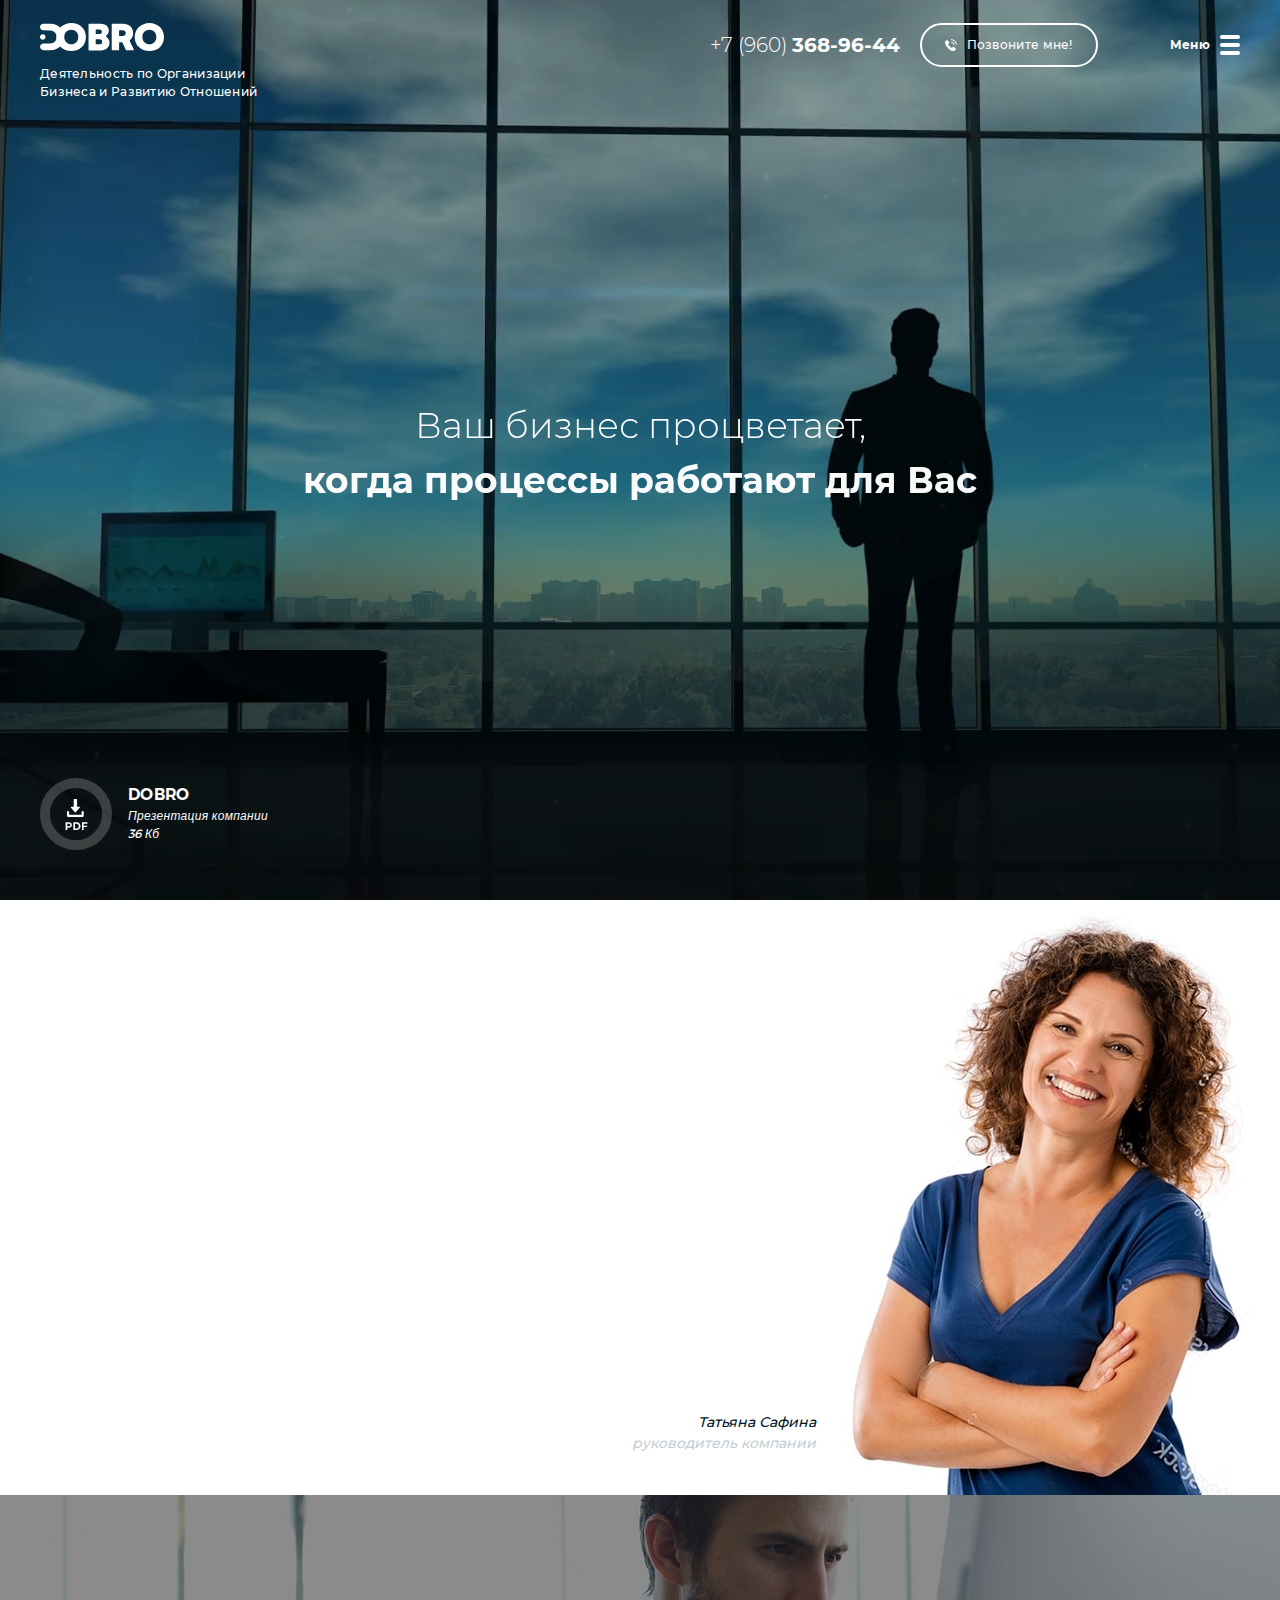
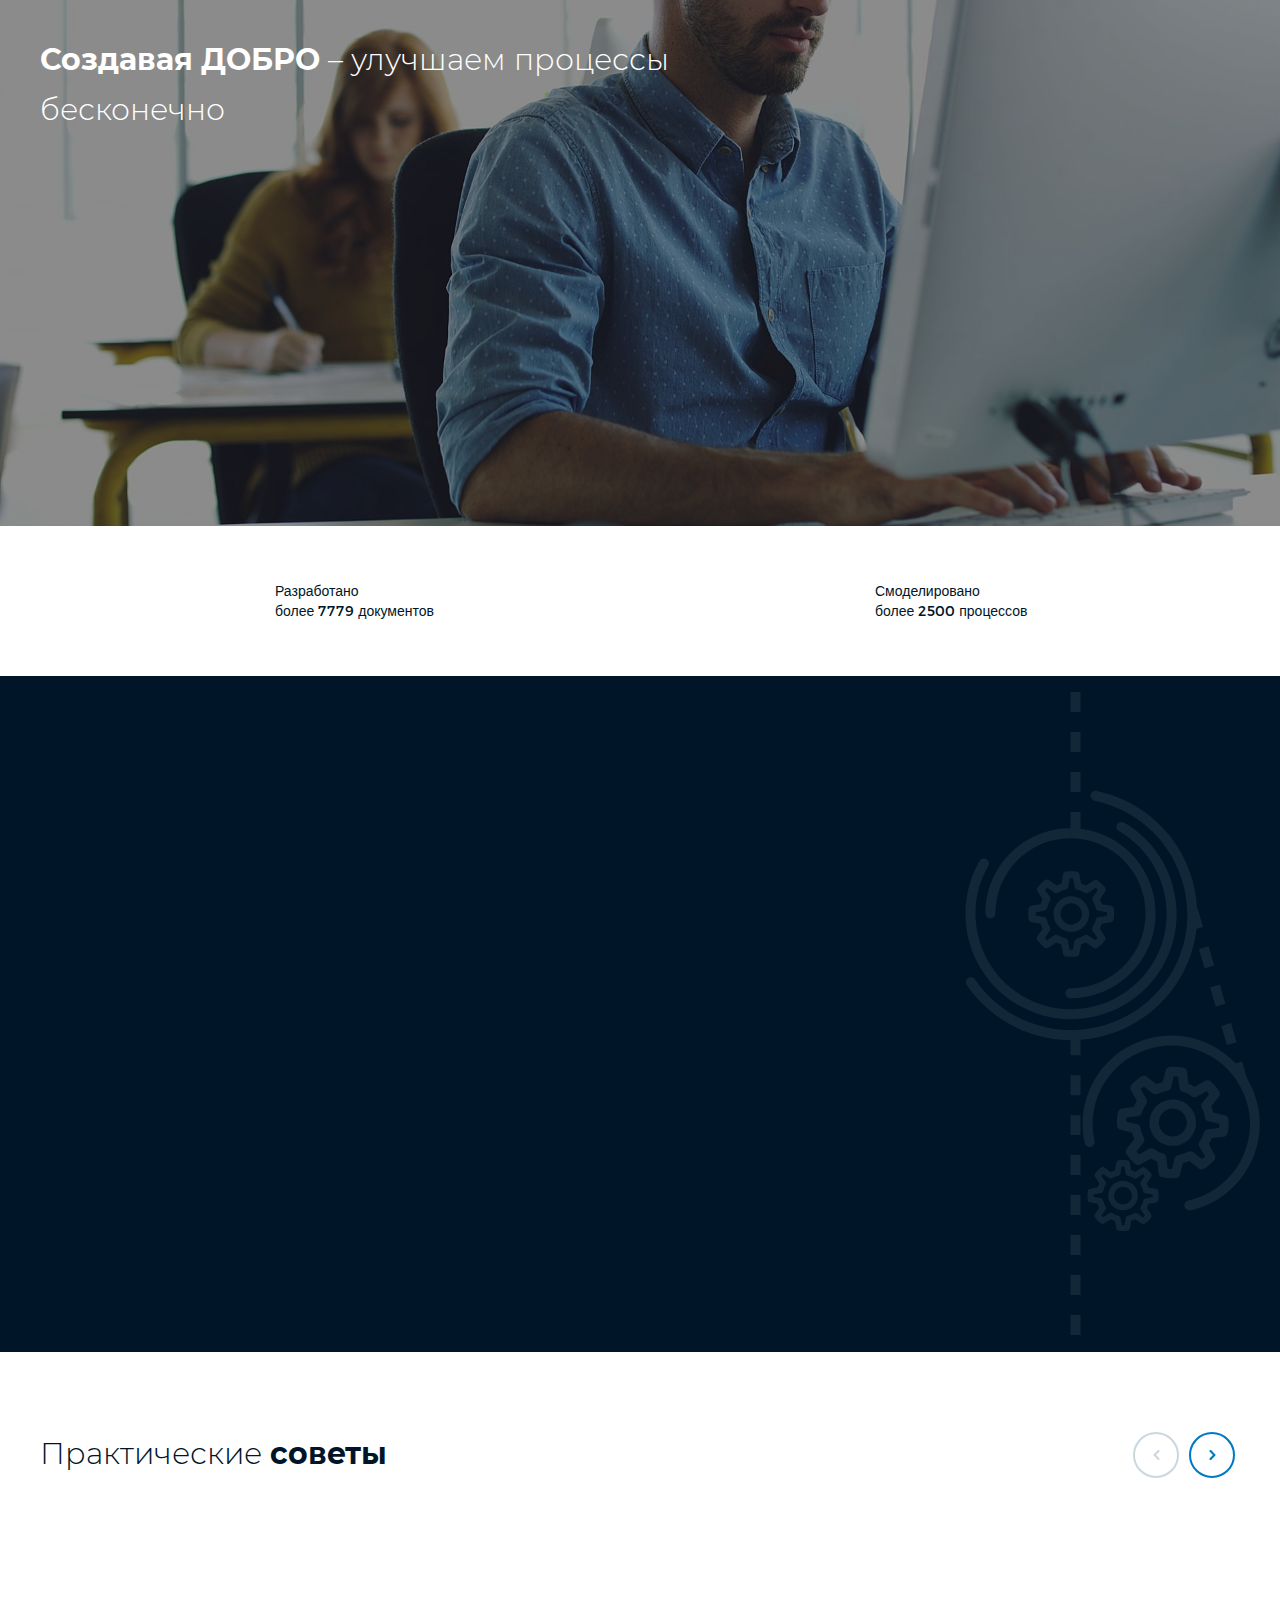
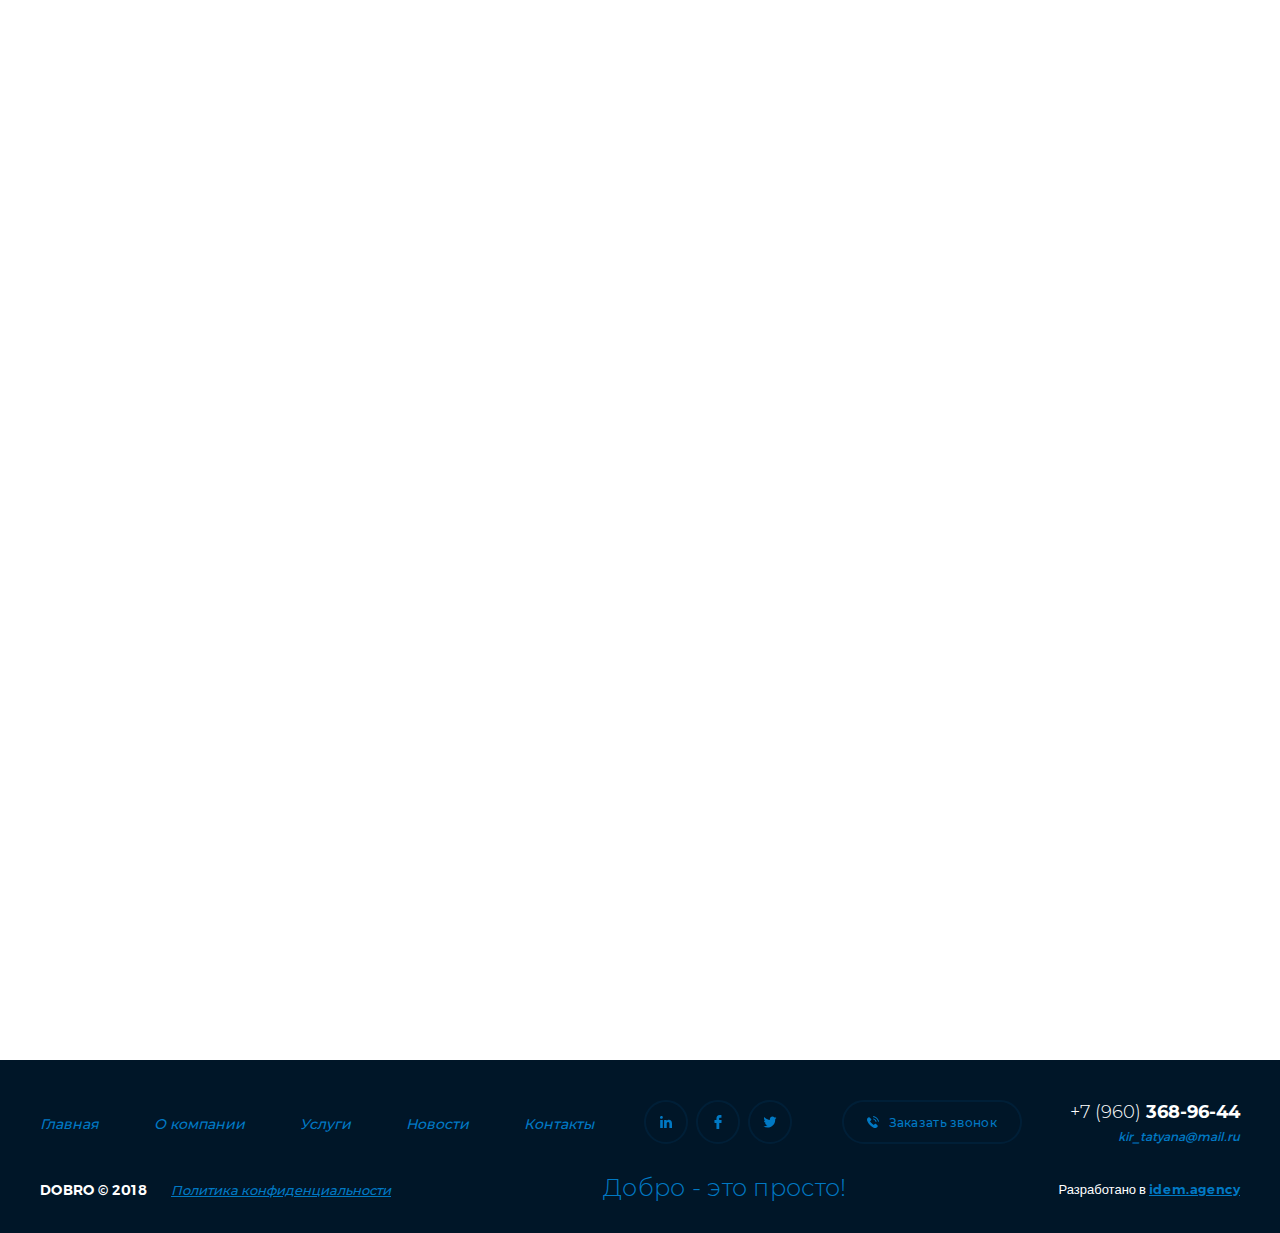
==== commit d66b0fd6: "test" ====
--- a/index.html
+++ b/index.html
@@ -1026,10 +1026,10 @@
 
 	</div>
 
-	<link rel="stylesheet" href="css/main.min.css?1540910596">
-
-
-	<script src="scripts/app.min.js?1540910596"></script>
+	<link rel="stylesheet" href="css/main.min.css?1540912938">
+
+
+	<script src="scripts/app.min.js?1540912938"></script>
 
 
 </body>
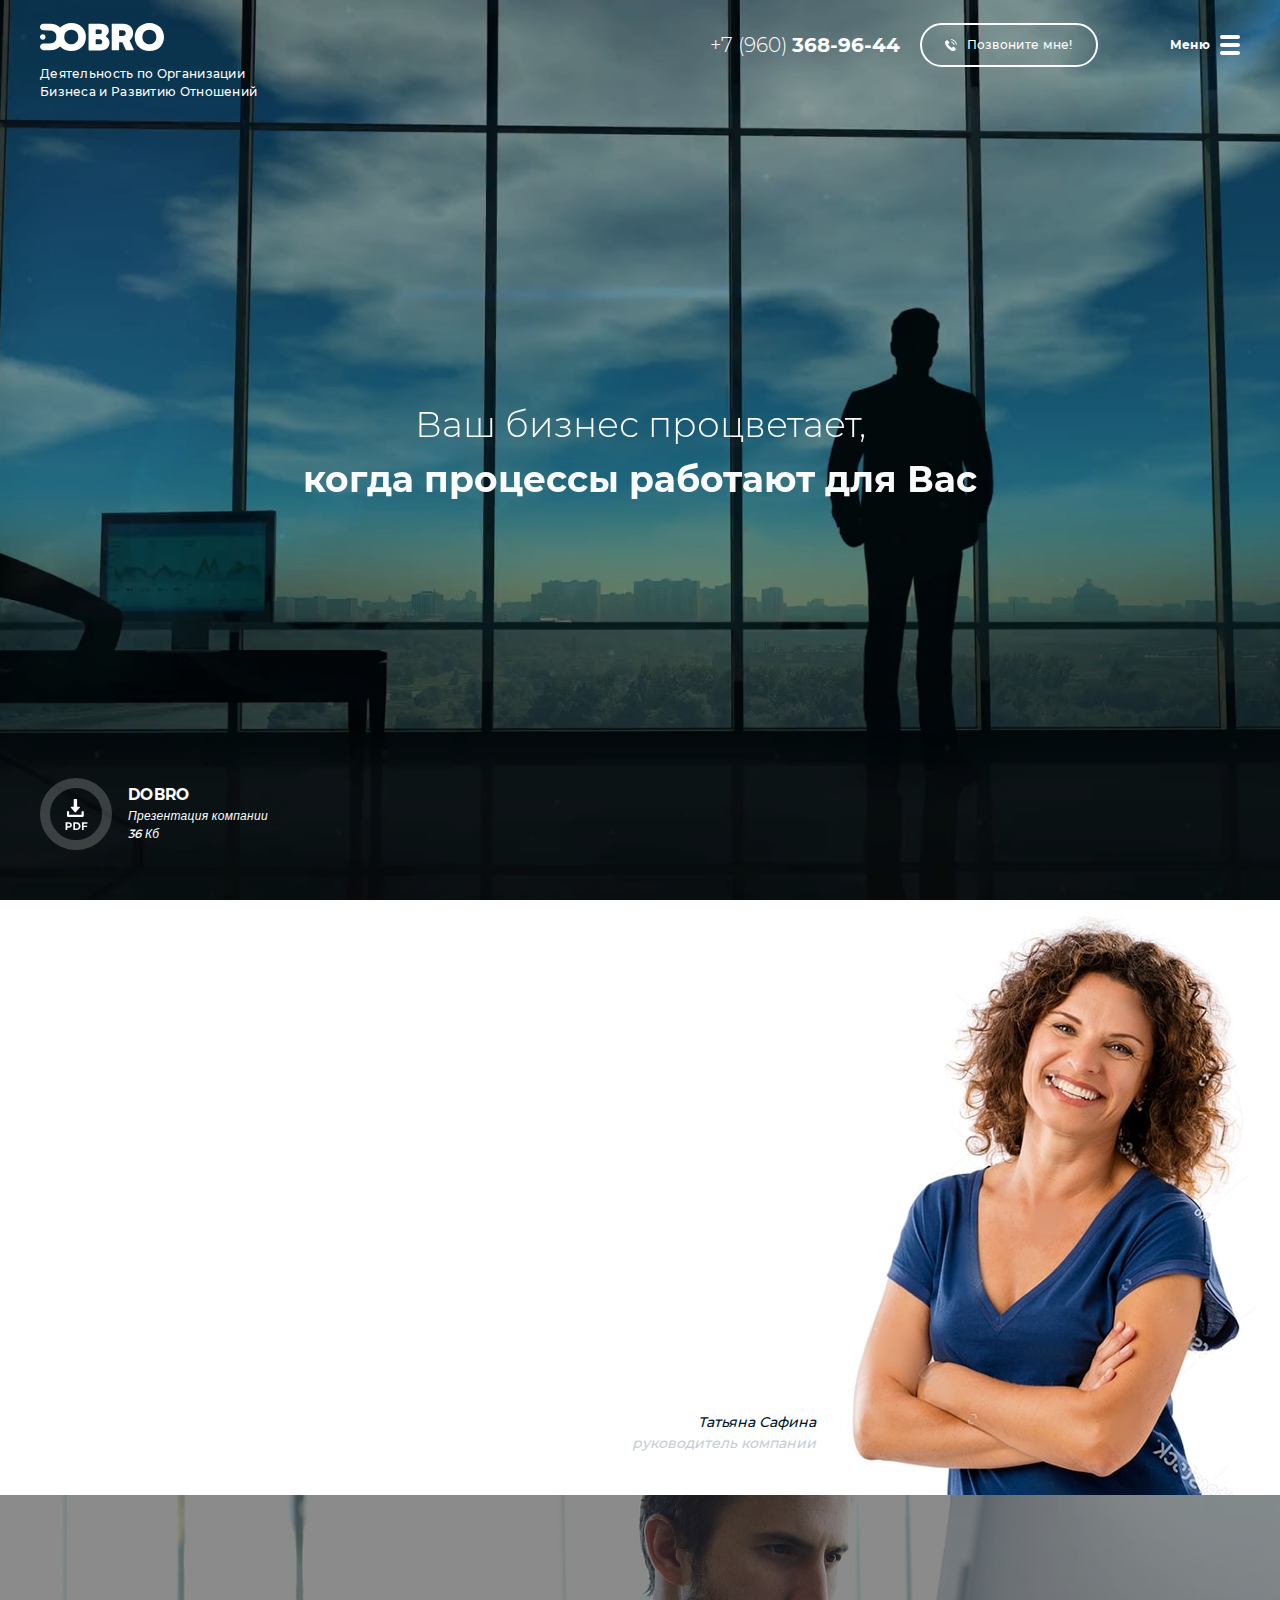
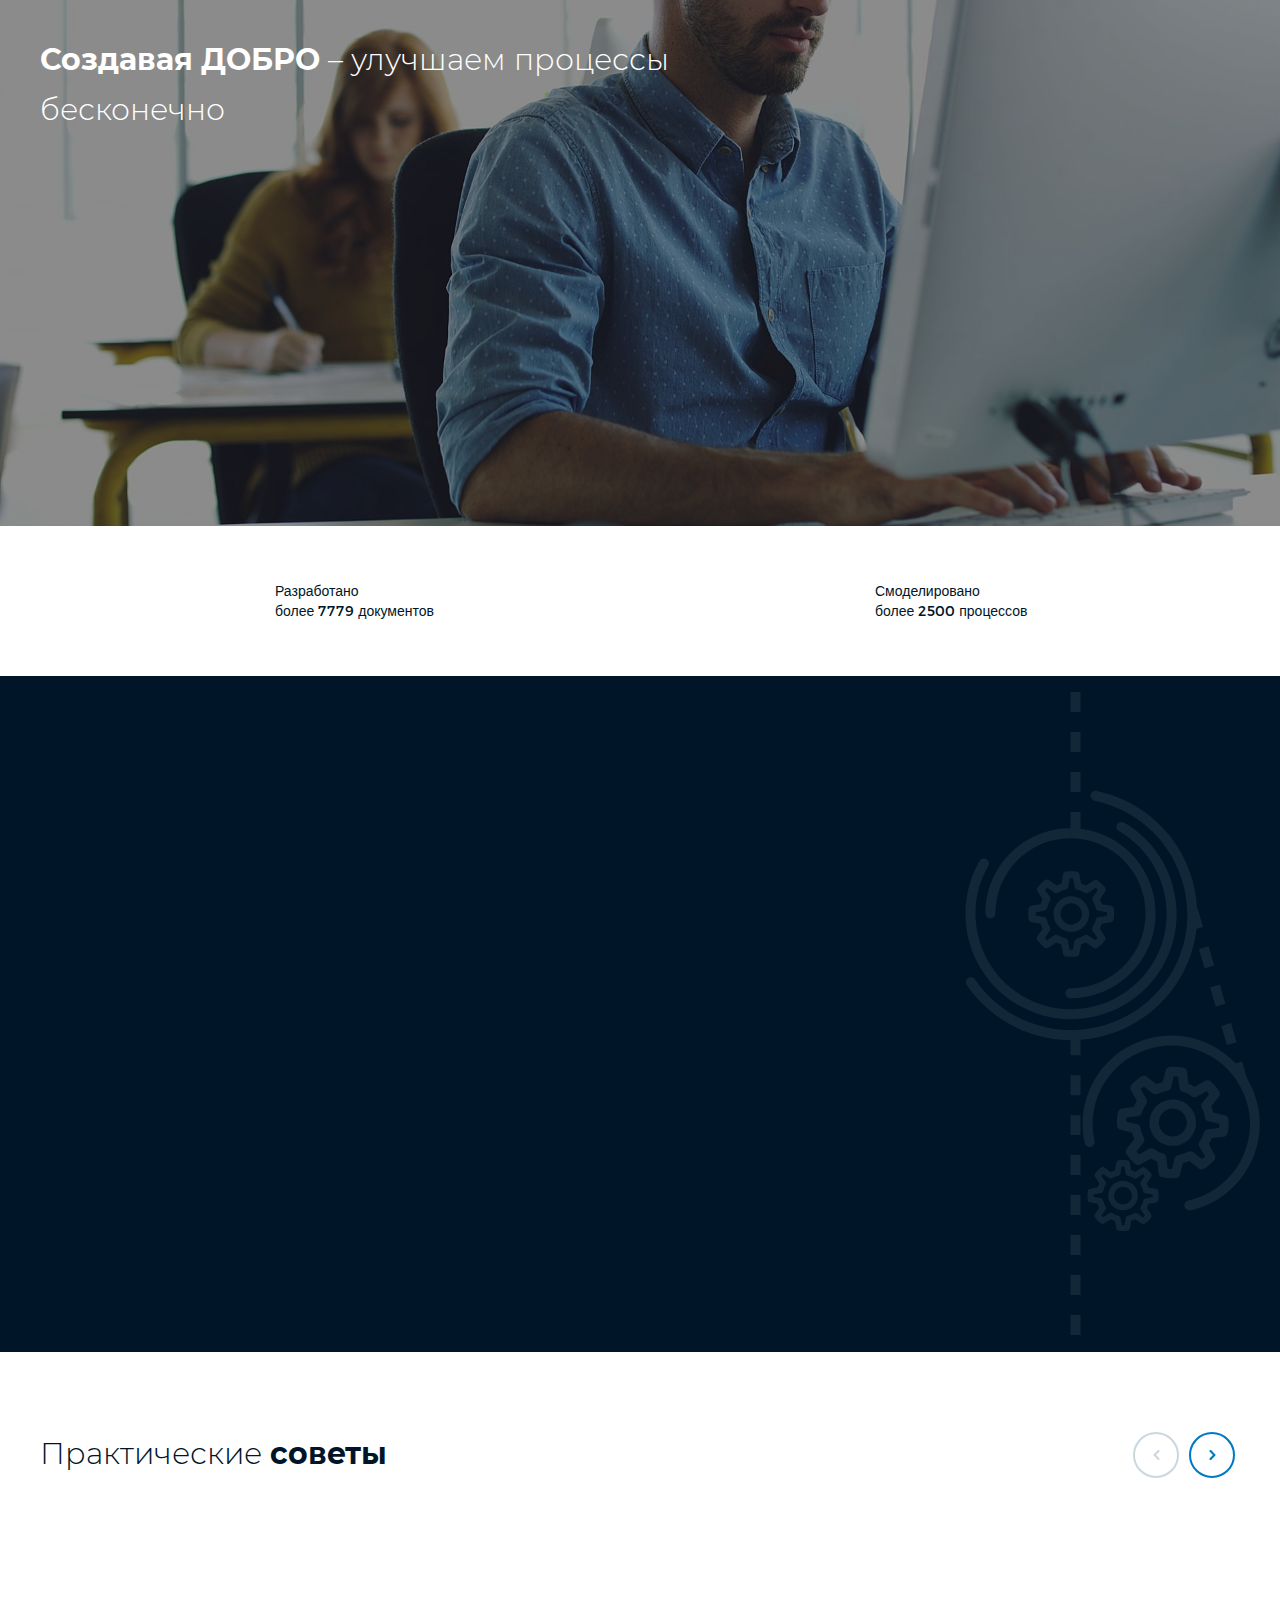
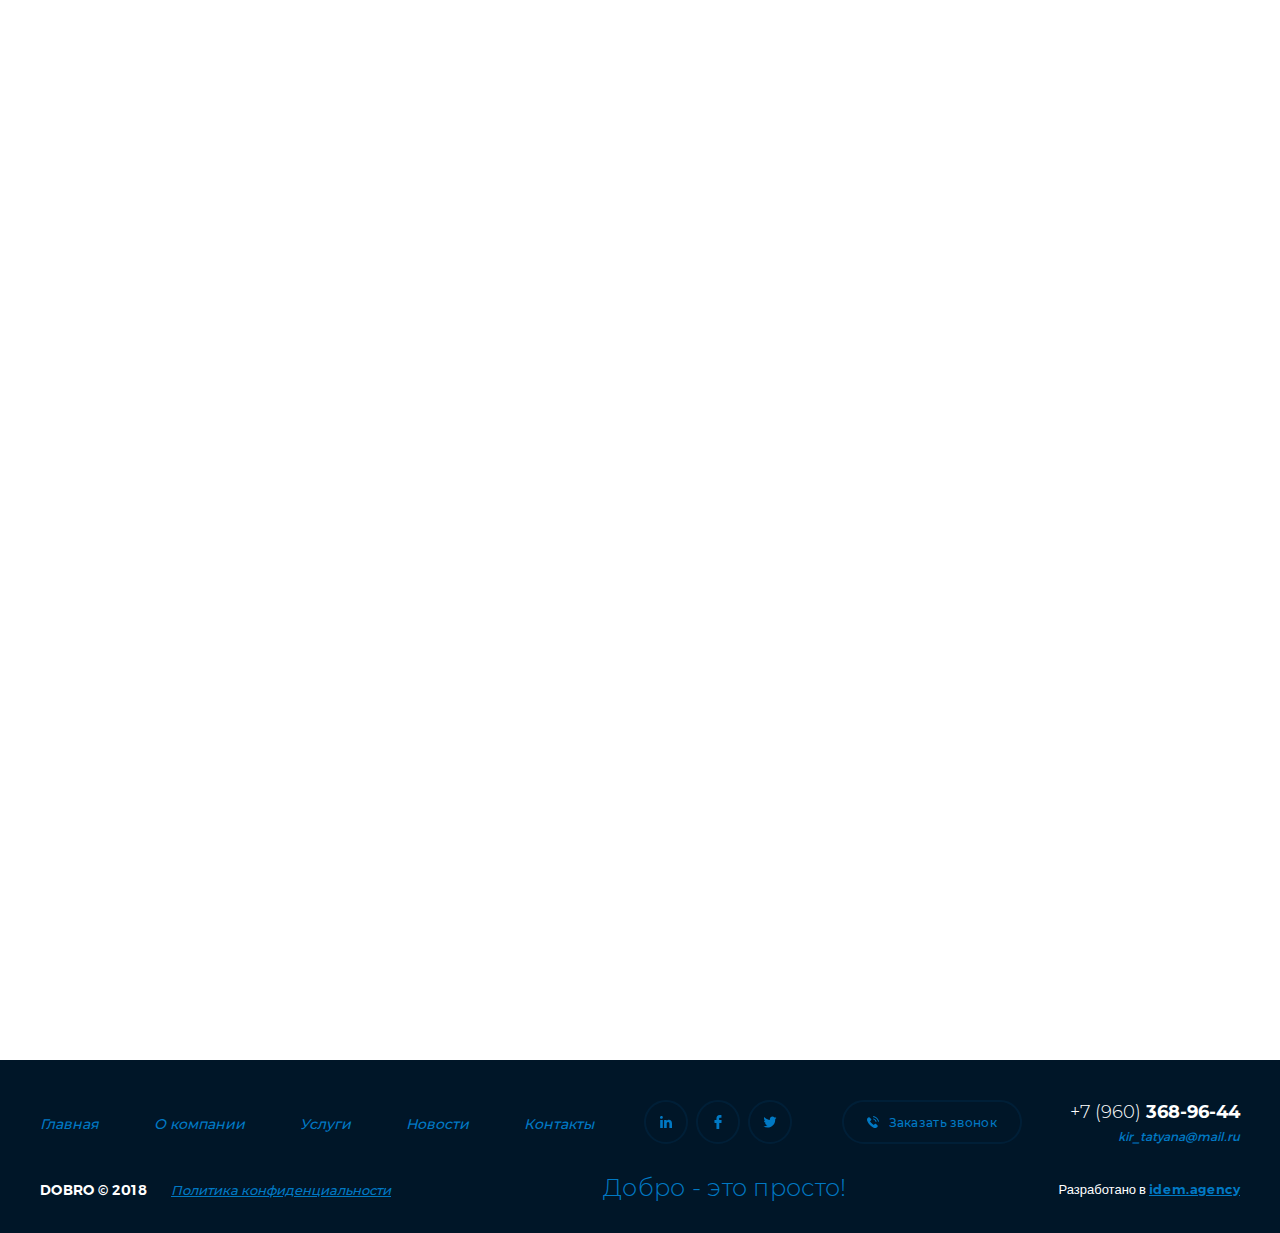
==== commit 2d4ab71b: "test" ====
--- a/index.html
+++ b/index.html
@@ -1026,10 +1026,10 @@
 
 	</div>
 
-	<link rel="stylesheet" href="css/main.min.css?1540912938">
-
-
-	<script src="scripts/app.min.js?1540912938"></script>
+	<link rel="stylesheet" href="css/main.min.css?1540913458">
+
+
+	<script src="scripts/app.min.js?1540913458"></script>
 
 
 </body>
--- a/css/main.min.css
+++ b/css/main.min.css
@@ -1 +1 @@
-@charset "UTF-8";@-webkit-keyframes swiper-preloader-spin{to{-webkit-transform:rotate(360deg);transform:rotate(360deg)}}@keyframes swiper-preloader-spin{to{-webkit-transform:rotate(360deg);transform:rotate(360deg)}}@-webkit-keyframes fancybox-rotate{0%{-webkit-transform:rotate(0deg);transform:rotate(0deg)}to{-webkit-transform:rotate(359deg);transform:rotate(359deg)}}@keyframes fancybox-rotate{0%{-webkit-transform:rotate(0deg);transform:rotate(0deg)}to{-webkit-transform:rotate(359deg);transform:rotate(359deg)}}@-webkit-keyframes menuShow{0%{visibility:hidden;opacity:0;-webkit-transform:translateX(100%);transform:translateX(100%)}to{opacity:1;-webkit-transform:translateX(0);transform:translateX(0);visibility:visible}}@keyframes menuShow{0%{visibility:hidden;opacity:0;-webkit-transform:translateX(100%);transform:translateX(100%)}to{opacity:1;-webkit-transform:translateX(0);transform:translateX(0);visibility:visible}}@-webkit-keyframes menuHide{0%{opacity:1;-webkit-transform:translateX(0);transform:translateX(0);visibility:visible}to{visibility:hidden;opacity:0;-webkit-transform:translateX(100%);transform:translateX(100%)}}@keyframes menuHide{0%{opacity:1;-webkit-transform:translateX(0);transform:translateX(0);visibility:visible}to{visibility:hidden;opacity:0;-webkit-transform:translateX(100%);transform:translateX(100%)}}.hidden-element{display:none}.clearfix{zoom:1}.clearfix:after,.clearfix:before{content:"";display:table}.clearfix:after{clear:both}a,abbr,acronym,address,applet,article,aside,audio,b,big,blockquote,body,canvas,caption,center,cite,code,dd,del,details,dfn,div,dl,dt,em,embed,fieldset,figcaption,figure,footer,form,h1,h2,h3,h4,h5,h6,header,hgroup,html,i,iframe,img,ins,kbd,label,legend,li,mark,menu,nav,object,ol,output,p,pre,q,ruby,s,samp,section,small,span,strike,strong,sub,summary,sup,table,tbody,td,tfoot,th,thead,time,tr,tt,u,ul,var,video{margin:0;padding:0;border:0;font:inherit}input,textarea{outline:0}textarea{resize:none}article,aside,details,figcaption,figure,footer,header,hgroup,menu,nav,section{display:block}body{-webkit-font-smoothing:antialiased;min-width:320px;color:#001628;text-align:left;font-family:'Montserrat',sans-serif;font-weight:400;font-size:16px;line-height:1.2;position:relative;opacity:0;-webkit-transition:opacity .3s ease;transition:opacity .3s ease}ol,ul{list-style:none}blockquote,q{quotes:none}blockquote:after,blockquote:before,q:after,q:before{content:none}table{border-collapse:collapse;border-spacing:0}html{-webkit-box-sizing:border-box;box-sizing:border-box}*,:after,:before{-webkit-box-sizing:inherit;box-sizing:inherit}body.loaded{opacity:1}body.fancybox-active,body.menu-active{overflow:hidden}.container{max-width:1235px;width:100%;margin-left:auto;margin-right:auto;padding-left:15px;padding-right:15px}@media screen and (min-width:768px){.container{padding-left:40px;padding-right:40px}}@media screen and (min-width:1000px){.container{max-width:1240px;padding-left:20px;padding-right:20px}.container_wide{max-width:100%;padding:0 40px}}.all-wrap{position:relative;overflow-x:hidden}.form__field{margin-bottom:10px}.form__field_btn-wrap{margin:15px 0}.form__field .btn{width:100%}.form__input{border-radius:25px;border:0;width:100%;height:42px;background-color:#e9f0f5;padding:0 18px;overflow:hidden;text-overflow:ellipsis;color:#001628;font-family:'Montserrat',sans-serif;font-weight:400;font-size:14px;-webkit-transition:background-color .3s ease;transition:background-color .3s ease}.form__input:focus,.form__input:hover{background-color:#f3f6f8}.form__input::-webkit-input-placeholder{color:rgba(0,22,40,.5);font-family:'Montserrat',sans-serif;font-weight:400;font-size:14px}.form__input:-ms-input-placeholder,.form__input::-ms-input-placeholder{color:rgba(0,22,40,.5);font-family:'Montserrat',sans-serif;font-weight:400;font-size:14px}.form__input::placeholder{color:rgba(0,22,40,.5);font-family:'Montserrat',sans-serif;font-weight:400;font-size:14px}.form__input_error{background-color:#ff8686}.form__privacy-text{text-align:center;color:#001628;font-family:'Montserrat',sans-serif;font-weight:500;font-style:italic;font-size:12px;line-height:1.33}.form__privacy-link{text-decoration:none;color:#0079c4}@media screen and (min-width:768px){.form__privacy-text{text-align:right}}@font-face{font-family:'Montserrat';src:url(../fonts/Montserrat-Light.eot);src:url(../fonts/Montserrat-Light.eot?#iefix) format('embedded-opentype'),url(../fonts/Montserrat-Light.woff2) format('woff2'),url(../fonts/Montserrat-Light.woff) format('woff'),url(../fonts/Montserrat-Light.ttf) format('truetype'),url(../fonts/Montserrat-Light.svg#Montserrat-Light) format('svg');font-weight:300;font-style:normal}@font-face{font-family:'Montserrat';src:url(../fonts/Montserrat-Bold.eot);src:url(../fonts/Montserrat-Bold.eot?#iefix) format('embedded-opentype'),url(../fonts/Montserrat-Bold.woff2) format('woff2'),url(../fonts/Montserrat-Bold.woff) format('woff'),url(../fonts/Montserrat-Bold.ttf) format('truetype'),url(../fonts/Montserrat-Bold.svg#Montserrat-Bold) format('svg');font-weight:700;font-style:normal}@font-face{font-family:'Montserrat';src:url(../fonts/Montserrat-Medium.eot);src:url(../fonts/Montserrat-Medium.eot?#iefix) format('embedded-opentype'),url(../fonts/Montserrat-Medium.woff2) format('woff2'),url(../fonts/Montserrat-Medium.woff) format('woff'),url(../fonts/Montserrat-Medium.ttf) format('truetype'),url(../fonts/Montserrat-Medium.svg#Montserrat-Medium) format('svg');font-weight:500;font-style:normal}@font-face{font-family:'Montserrat';src:url(../fonts/Montserrat-UltraLight.eot);src:url(../fonts/Montserrat-UltraLight.eot?#iefix) format('embedded-opentype'),url(../fonts/Montserrat-UltraLight.woff2) format('woff2'),url(../fonts/Montserrat-UltraLight.woff) format('woff'),url(../fonts/Montserrat-UltraLight.ttf) format('truetype'),url(../fonts/Montserrat-UltraLight.svg#Montserrat-UltraLight) format('svg');font-weight:200;font-style:normal}@font-face{font-family:'Montserrat';src:url(../fonts/Montserrat-Regular.eot);src:url(../fonts/Montserrat-Regular.eot?#iefix) format('embedded-opentype'),url(../fonts/Montserrat-Regular.woff2) format('woff2'),url(../fonts/Montserrat-Regular.woff) format('woff'),url(../fonts/Montserrat-Regular.ttf) format('truetype'),url(../fonts/Montserrat-Regular.svg#Montserrat-Regular) format('svg');font-weight:400;font-style:normal}@font-face{font-family:'Montserrat';src:url(../fonts/Montserrat-SemiBold.eot);src:url(../fonts/Montserrat-SemiBold.eot?#iefix) format('embedded-opentype'),url(../fonts/Montserrat-SemiBold.woff2) format('woff2'),url(../fonts/Montserrat-SemiBold.woff) format('woff'),url(../fonts/Montserrat-SemiBold.ttf) format('truetype'),url(../fonts/Montserrat-SemiBold.svg#Montserrat-SemiBold) format('svg');font-weight:600;font-style:normal}.btn{display:-webkit-box;display:-ms-flexbox;display:flex;-webkit-box-pack:center;-ms-flex-pack:center;justify-content:center;-webkit-box-align:center;-ms-flex-align:center;align-items:center;-webkit-box-orient:horizontal;-webkit-box-direction:normal;-ms-flex-direction:row;flex-direction:row;-ms-flex-wrap:nowrap;flex-wrap:nowrap;border-radius:25px;background-color:transparent;border:2px solid #0079c4;height:44px;padding:0 25px;text-decoration:none;cursor:pointer;text-align:center;-webkit-transition:background-color .3s ease;transition:background-color .3s ease}.btn:hover{background-color:#0079c4}.btn:hover .btn__text,.btn_text-white .btn__text,.btn_white .btn__text,.btn_white:hover .btn__text{color:#fff}.btn__text{color:#0079c4;font-size:12px;font-family:'Montserrat',sans-serif;font-weight:500;line-height:1.12;letter-spacing:.3px;margin:0 5px;-webkit-transition:color .3s ease;transition:color .3s ease}.btn_white{border-color:#fff}.btn_white:hover{background-color:transparent}.btn_icon{padding:0 18px}.btn_icon .icon{display:block;margin:0 5px;-webkit-transition:background .3s ease;transition:background .3s ease}.btn_icon .icon.icon-phone,.btn_icon-blue:hover .icon.icon-phone{background:url(data:image/svg+xml;charset=utf-8,%3Csvg%20version%3D%221.1%22%20id%3D%22%D0%A1%D0%BB%D0%BE%D0%B9_1%22%20xmlns%3D%22http%3A%2F%2Fwww.w3.org%2F2000%2Fsvg%22%20xmlns%3Axlink%3D%22http%3A%2F%2Fwww.w3.org%2F1999%2Fxlink%22%20x%3D%220px%22%20y%3D%220px%22%20width%3D%22100%25%22%20height%3D%22100%25%22%20viewBox%3D%220%200%2012%2012%22%20style%3D%22enable-background%3Anew%200%200%2012%2012%3B%22%20xml%3Aspace%3D%22preserve%22%3E%0D%0A%3Cpath%20id%3D%22phone%22%20fill%3D%22%23ffffff%22%20d%3D%22M9.1%2C7.9c-0.3-0.3-0.8-0.4-1.2%2C0L7.8%2C8C7.6%2C8.2%2C7.3%2C8.5%2C7%2C8.8c-0.1%2C0.1-0.2%2C0.1-0.3%2C0%0D%0A%09c-0.2%2C0-0.4-0.1-0.6-0.2C5.3%2C8%2C4.5%2C7.3%2C3.9%2C6.5C3.6%2C6.2%2C3.3%2C5.7%2C3.1%2C5.3c0-0.1%2C0-0.2%2C0.1-0.2C3.5%2C4.7%2C3.8%2C4.5%2C4%2C4.2%0D%0A%09C4.4%2C3.9%2C4.4%2C3.3%2C4.2%2C3L4.1%2C2.9C3.8%2C2.6%2C3.6%2C2.4%2C3.4%2C2.2S2.9%2C1.7%2C2.6%2C1.4s-0.8-0.3-1.2%2C0c0%2C0%2C0%2C0-0.1%2C0.1C1.1%2C1.7%2C0.8%2C2%2C0.5%2C2.3%0D%0A%09S0%2C2.9%2C0%2C3.3c0%2C0.6%2C0.1%2C1.2%2C0.3%2C1.8c0.5%2C1.2%2C1.1%2C2.3%2C1.9%2C3.2c1.1%2C1.3%2C2.4%2C2.3%2C3.9%2C3.1C6.8%2C11.8%2C7.5%2C12%2C8.3%2C12c0.5%2C0.1%2C1-0.1%2C1.4-0.5%0D%0A%09c0.3-0.3%2C0.6-0.5%2C0.8-0.8c0.4-0.3%2C0.4-0.8%2C0.1-1.2l-0.1-0.1C10.1%2C8.9%2C9.6%2C8.4%2C9.1%2C7.9z%20M8.7%2C5.9l0.9-0.2C9.4%2C4.9%2C9%2C4.2%2C8.4%2C3.6%0D%0A%09C7.8%2C2.9%2C7%2C2.5%2C6.1%2C2.4L5.9%2C3.3c0.7%2C0.1%2C1.3%2C0.4%2C1.8%2C0.9S8.5%2C5.3%2C8.7%2C5.9z%20M10.1%2C1.9C9%2C0.9%2C7.7%2C0.2%2C6.2%2C0L6.1%2C0.9%0D%0A%09c2.6%2C0.4%2C4.6%2C2.3%2C5%2C4.9L12%2C5.6C11.8%2C4.2%2C11.1%2C2.9%2C10.1%2C1.9L10.1%2C1.9z%22%2F%3E%0D%0A%3C%2Fsvg%3E) no-repeat 0 0;background-size:12px 12px;width:12px;height:12px}.btn_icon .icon.icon-arrow{background:url(data:image/svg+xml;charset=utf-8,%3Csvg%20version%3D%221.1%22%20id%3D%22%D0%A1%D0%BB%D0%BE%D0%B9_1%22%20xmlns%3D%22http%3A%2F%2Fwww.w3.org%2F2000%2Fsvg%22%20xmlns%3Axlink%3D%22http%3A%2F%2Fwww.w3.org%2F1999%2Fxlink%22%20x%3D%220px%22%20y%3D%220px%22%20width%3D%22100%25%22%20height%3D%22100%25%22%20viewBox%3D%220%200%2016%207%22%20enable-background%3D%22new%200%200%2016%207%22%20xml%3Aspace%3D%22preserve%22%3E%0D%0A%3Cpath%20id%3D%22Arrow%22%20fill%3D%22%23FFFFFF%22%20d%3D%22M0%2C2.9h11.8C11.3%2C2%2C11%2C1%2C11%2C0c1.3%2C1.6%2C3%2C2.8%2C5%2C3.5c-2%2C0.7-3.7%2C1.9-5%2C3.5c0.1-1%2C0.4-2.1%2C0.9-3H0%0D%0A%09V2.9L0%2C2.9z%22%2F%3E%0D%0A%3C%2Fsvg%3E) no-repeat 0 0;background-size:16px 7px;width:16px;height:7px}.btn_footer:hover .icon.icon-phone,.btn_icon-blue .icon.icon-phone{background:url(data:image/svg+xml;charset=utf-8,%3Csvg%20version%3D%221.1%22%20id%3D%22%D0%A1%D0%BB%D0%BE%D0%B9_1%22%20xmlns%3D%22http%3A%2F%2Fwww.w3.org%2F2000%2Fsvg%22%20xmlns%3Axlink%3D%22http%3A%2F%2Fwww.w3.org%2F1999%2Fxlink%22%20x%3D%220px%22%20y%3D%220px%22%20width%3D%22100%25%22%20height%3D%22100%25%22%20viewBox%3D%220%200%2012%2012%22%20style%3D%22enable-background%3Anew%200%200%2012%2012%3B%22%20xml%3Aspace%3D%22preserve%22%3E%0D%0A%3Cpath%20id%3D%22phone%22%20fill%3D%22%230079c4%22%20d%3D%22M9.1%2C7.9c-0.3-0.3-0.8-0.4-1.2%2C0L7.8%2C8C7.6%2C8.2%2C7.3%2C8.5%2C7%2C8.8c-0.1%2C0.1-0.2%2C0.1-0.3%2C0%0D%0A%09c-0.2%2C0-0.4-0.1-0.6-0.2C5.3%2C8%2C4.5%2C7.3%2C3.9%2C6.5C3.6%2C6.2%2C3.3%2C5.7%2C3.1%2C5.3c0-0.1%2C0-0.2%2C0.1-0.2C3.5%2C4.7%2C3.8%2C4.5%2C4%2C4.2%0D%0A%09C4.4%2C3.9%2C4.4%2C3.3%2C4.2%2C3L4.1%2C2.9C3.8%2C2.6%2C3.6%2C2.4%2C3.4%2C2.2S2.9%2C1.7%2C2.6%2C1.4s-0.8-0.3-1.2%2C0c0%2C0%2C0%2C0-0.1%2C0.1C1.1%2C1.7%2C0.8%2C2%2C0.5%2C2.3%0D%0A%09S0%2C2.9%2C0%2C3.3c0%2C0.6%2C0.1%2C1.2%2C0.3%2C1.8c0.5%2C1.2%2C1.1%2C2.3%2C1.9%2C3.2c1.1%2C1.3%2C2.4%2C2.3%2C3.9%2C3.1C6.8%2C11.8%2C7.5%2C12%2C8.3%2C12c0.5%2C0.1%2C1-0.1%2C1.4-0.5%0D%0A%09c0.3-0.3%2C0.6-0.5%2C0.8-0.8c0.4-0.3%2C0.4-0.8%2C0.1-1.2l-0.1-0.1C10.1%2C8.9%2C9.6%2C8.4%2C9.1%2C7.9z%20M8.7%2C5.9l0.9-0.2C9.4%2C4.9%2C9%2C4.2%2C8.4%2C3.6%0D%0A%09C7.8%2C2.9%2C7%2C2.5%2C6.1%2C2.4L5.9%2C3.3c0.7%2C0.1%2C1.3%2C0.4%2C1.8%2C0.9S8.5%2C5.3%2C8.7%2C5.9z%20M10.1%2C1.9C9%2C0.9%2C7.7%2C0.2%2C6.2%2C0L6.1%2C0.9%0D%0A%09c2.6%2C0.4%2C4.6%2C2.3%2C5%2C4.9L12%2C5.6C11.8%2C4.2%2C11.1%2C2.9%2C10.1%2C1.9L10.1%2C1.9z%22%2F%3E%0D%0A%3C%2Fsvg%3E) no-repeat 0 0;background-size:12px 12px;width:12px;height:12px}.btn_footer{border-color:rgba(0,121,196,.1);-webkit-transition:border-color .3s ease;transition:border-color .3s ease}.btn_footer .btn__text,.btn_footer:hover .btn__text{color:#0079c4}.btn_footer:hover{border-color:#0079c4;background-color:transparent}.btn_short{padding:0 50px}.advice_popup .info-box,.info-box{font-family:'Montserrat',sans-serif}.info-box{font-size:14px;line-height:1.43;color:#001628;font-weight:400}.advice_popup .info-box{font-weight:300}.info-box h1,.info-box h2,.info-box h3,.info-box h4,.info-box h5{font-family:'Montserrat',sans-serif;font-weight:600;line-height:1.5}.info-box h1{font-size:22px;margin-bottom:25px}.info-box h2,.info-box p{font-size:20px;margin-bottom:15px}.info-box h3{font-size:18px;margin-bottom:10px}.info-box h4,.info-box h5{font-size:16px;margin-bottom:10px}.info-box h5{font-size:14px}.info-box p{color:inherit;font-family:inherit;font-weight:inherit;font-size:inherit;line-height:1.43}.info-box p:last-child,.info-box ul li:last-child{margin-bottom:0}.info-box a{color:#0079c4;font-family:inherit;font-weight:inherit;text-decoration:none}.info-box a:hover{text-decoration:underline}.info-box ol,.info-box ul{margin-bottom:20px}.info-box ol li,.info-box ul li{color:inherit;font-family:inherit;font-weight:inherit;padding-left:20px;position:relative;margin-bottom:11px}.info-box ul li:before{content:'';position:absolute;top:11px;left:7px;width:4px;height:4px;border-radius:50%;background:#0079c4}.info-box ol{counter-reset:list1}.info-box ol li{padding-left:5px;list-style-type:none}.info-box ol li:before{content:counter(list1) ". ";counter-increment:list1}.info-box b,.info-box em,.info-box ol li:before,.info-box strong{font-family:'Montserrat',sans-serif;font-weight:600}@media screen and (min-width:575px){.info-box,.info-box h5{font-size:16px}.info-box h1{font-size:25px}.info-box h2{font-size:22px}.info-box h3{font-size:20px}.info-box h4{font-size:18px}.info-box p{margin-bottom:15px}}.swiper-container{margin:0 auto;position:relative;overflow:hidden;list-style:none;padding:0;z-index:1}.swiper-container-no-flexbox .swiper-slide{float:left}.swiper-container-vertical>.swiper-wrapper{-webkit-box-orient:vertical;-webkit-box-direction:normal;-ms-flex-direction:column;flex-direction:column}.swiper-slide,.swiper-wrapper{width:100%;height:100%;position:relative;-webkit-transition-property:-webkit-transform;transition-property:transform;transition-property:transform,-webkit-transform}.swiper-wrapper{z-index:1;display:-webkit-box;display:-ms-flexbox;display:flex;-webkit-box-sizing:content-box;box-sizing:content-box}.swiper-container-android .swiper-slide,.swiper-wrapper{-webkit-transform:translate3d(0,0,0);transform:translate3d(0,0,0)}.swiper-container-multirow>.swiper-wrapper{-ms-flex-wrap:wrap;flex-wrap:wrap}.swiper-container-free-mode>.swiper-wrapper{-webkit-transition-timing-function:ease-out;transition-timing-function:ease-out;margin:0 auto}.swiper-slide{-ms-flex-negative:0;flex-shrink:0}.swiper-slide-invisible-blank{visibility:hidden}.swiper-container-autoheight,.swiper-container-autoheight .swiper-slide{height:auto}.swiper-container-autoheight .swiper-wrapper{-webkit-box-align:start;-ms-flex-align:start;align-items:flex-start;-webkit-transition-property:height,-webkit-transform;transition-property:transform,height;transition-property:transform,height,-webkit-transform}.swiper-container-3d{-webkit-perspective:1200px;perspective:1200px}.swiper-container-3d .swiper-cube-shadow,.swiper-container-3d .swiper-slide,.swiper-container-3d .swiper-slide-shadow-bottom,.swiper-container-3d .swiper-slide-shadow-left,.swiper-container-3d .swiper-slide-shadow-right,.swiper-container-3d .swiper-slide-shadow-top,.swiper-container-3d .swiper-wrapper{-webkit-transform-style:preserve-3d;transform-style:preserve-3d}.swiper-container-3d .swiper-slide-shadow-bottom,.swiper-container-3d .swiper-slide-shadow-left,.swiper-container-3d .swiper-slide-shadow-right,.swiper-container-3d .swiper-slide-shadow-top{position:absolute;left:0;top:0;width:100%;height:100%;pointer-events:none;z-index:10}.swiper-container-3d .swiper-slide-shadow-left{background-image:-webkit-gradient(linear,right top,left top,from(rgba(0,0,0,.5)),to(transparent));background-image:linear-gradient(to left,rgba(0,0,0,.5),transparent)}.swiper-container-3d .swiper-slide-shadow-right{background-image:-webkit-gradient(linear,left top,right top,from(rgba(0,0,0,.5)),to(transparent));background-image:linear-gradient(to right,rgba(0,0,0,.5),transparent)}.swiper-container-3d .swiper-slide-shadow-top{background-image:-webkit-gradient(linear,left bottom,left top,from(rgba(0,0,0,.5)),to(transparent));background-image:linear-gradient(to top,rgba(0,0,0,.5),transparent)}.swiper-container-3d .swiper-slide-shadow-bottom{background-image:-webkit-gradient(linear,left top,left bottom,from(rgba(0,0,0,.5)),to(transparent));background-image:linear-gradient(to bottom,rgba(0,0,0,.5),transparent)}.swiper-container-wp8-horizontal,.swiper-container-wp8-horizontal>.swiper-wrapper{-ms-touch-action:pan-y;touch-action:pan-y}.swiper-container-wp8-vertical,.swiper-container-wp8-vertical>.swiper-wrapper{-ms-touch-action:pan-x;touch-action:pan-x}.swiper-button-next,.swiper-button-prev{position:absolute;top:50%;width:27px;height:44px;margin-top:-22px;z-index:10;cursor:pointer;background-size:27px 44px;background-position:center;background-repeat:no-repeat}.swiper-button-next.swiper-button-disabled,.swiper-button-prev.swiper-button-disabled{opacity:.35;cursor:auto;pointer-events:none}.swiper-button-prev,.swiper-container-rtl .swiper-button-next{background-image:url("data:image/svg+xml;charset=utf-8,%3Csvg%20xmlns%3D'http%3A%2F%2Fwww.w3.org%2F2000%2Fsvg'%20viewBox%3D'0%200%2027%2044'%3E%3Cpath%20d%3D'M0%2C22L22%2C0l2.1%2C2.1L4.2%2C22l19.9%2C19.9L22%2C44L0%2C22L0%2C22L0%2C22z'%20fill%3D'%23007aff'%2F%3E%3C%2Fsvg%3E");left:10px;right:auto}.swiper-button-next,.swiper-container-rtl .swiper-button-prev{background-image:url("data:image/svg+xml;charset=utf-8,%3Csvg%20xmlns%3D'http%3A%2F%2Fwww.w3.org%2F2000%2Fsvg'%20viewBox%3D'0%200%2027%2044'%3E%3Cpath%20d%3D'M27%2C22L27%2C22L5%2C44l-2.1-2.1L22.8%2C22L2.9%2C2.1L5%2C0L27%2C22L27%2C22z'%20fill%3D'%23007aff'%2F%3E%3C%2Fsvg%3E");right:10px;left:auto}.swiper-button-prev.swiper-button-white,.swiper-container-rtl .swiper-button-next.swiper-button-white{background-image:url("data:image/svg+xml;charset=utf-8,%3Csvg%20xmlns%3D'http%3A%2F%2Fwww.w3.org%2F2000%2Fsvg'%20viewBox%3D'0%200%2027%2044'%3E%3Cpath%20d%3D'M0%2C22L22%2C0l2.1%2C2.1L4.2%2C22l19.9%2C19.9L22%2C44L0%2C22L0%2C22L0%2C22z'%20fill%3D'%23ffffff'%2F%3E%3C%2Fsvg%3E")}.swiper-button-next.swiper-button-white,.swiper-container-rtl .swiper-button-prev.swiper-button-white{background-image:url("data:image/svg+xml;charset=utf-8,%3Csvg%20xmlns%3D'http%3A%2F%2Fwww.w3.org%2F2000%2Fsvg'%20viewBox%3D'0%200%2027%2044'%3E%3Cpath%20d%3D'M27%2C22L27%2C22L5%2C44l-2.1-2.1L22.8%2C22L2.9%2C2.1L5%2C0L27%2C22L27%2C22z'%20fill%3D'%23ffffff'%2F%3E%3C%2Fsvg%3E")}.swiper-button-prev.swiper-button-black,.swiper-container-rtl .swiper-button-next.swiper-button-black{background-image:url("data:image/svg+xml;charset=utf-8,%3Csvg%20xmlns%3D'http%3A%2F%2Fwww.w3.org%2F2000%2Fsvg'%20viewBox%3D'0%200%2027%2044'%3E%3Cpath%20d%3D'M0%2C22L22%2C0l2.1%2C2.1L4.2%2C22l19.9%2C19.9L22%2C44L0%2C22L0%2C22L0%2C22z'%20fill%3D'%23000000'%2F%3E%3C%2Fsvg%3E")}.swiper-button-next.swiper-button-black,.swiper-container-rtl .swiper-button-prev.swiper-button-black{background-image:url("data:image/svg+xml;charset=utf-8,%3Csvg%20xmlns%3D'http%3A%2F%2Fwww.w3.org%2F2000%2Fsvg'%20viewBox%3D'0%200%2027%2044'%3E%3Cpath%20d%3D'M27%2C22L27%2C22L5%2C44l-2.1-2.1L22.8%2C22L2.9%2C2.1L5%2C0L27%2C22L27%2C22z'%20fill%3D'%23000000'%2F%3E%3C%2Fsvg%3E")}.swiper-button-lock{display:none}.swiper-pagination{position:absolute;text-align:center;-webkit-transition:300ms opacity;transition:300ms opacity;-webkit-transform:translate3d(0,0,0);transform:translate3d(0,0,0);z-index:10}.swiper-pagination.swiper-pagination-hidden{opacity:0}.swiper-container-horizontal>.swiper-pagination-bullets,.swiper-pagination-custom,.swiper-pagination-fraction{bottom:10px;left:0;width:100%}.swiper-pagination-bullets-dynamic{overflow:hidden;font-size:0}.swiper-pagination-bullets-dynamic .swiper-pagination-bullet{-webkit-transform:scale(.33);transform:scale(.33);position:relative}.swiper-pagination-bullets-dynamic .swiper-pagination-bullet-active,.swiper-pagination-bullets-dynamic .swiper-pagination-bullet-active-main{-webkit-transform:scale(1);transform:scale(1)}.swiper-pagination-bullets-dynamic .swiper-pagination-bullet-active-prev{-webkit-transform:scale(.66);transform:scale(.66)}.swiper-pagination-bullets-dynamic .swiper-pagination-bullet-active-prev-prev{-webkit-transform:scale(.33);transform:scale(.33)}.swiper-pagination-bullets-dynamic .swiper-pagination-bullet-active-next{-webkit-transform:scale(.66);transform:scale(.66)}.swiper-pagination-bullets-dynamic .swiper-pagination-bullet-active-next-next{-webkit-transform:scale(.33);transform:scale(.33)}.swiper-pagination-bullet{width:8px;height:8px;display:inline-block;border-radius:100%;background:#000;opacity:.2}button.swiper-pagination-bullet{border:0;margin:0;padding:0;-webkit-box-shadow:none;box-shadow:none;-webkit-appearance:none;-moz-appearance:none;appearance:none}.swiper-pagination-clickable .swiper-pagination-bullet{cursor:pointer}.swiper-pagination-bullet-active{opacity:1;background:#007aff}.swiper-container-vertical>.swiper-pagination-bullets{right:10px;top:50%;-webkit-transform:translate3d(0,-50%,0);transform:translate3d(0,-50%,0)}.swiper-container-vertical>.swiper-pagination-bullets .swiper-pagination-bullet{margin:6px 0;display:block}.swiper-container-vertical>.swiper-pagination-bullets.swiper-pagination-bullets-dynamic{top:50%;-webkit-transform:translateY(-50%);transform:translateY(-50%);width:8px}.swiper-container-vertical>.swiper-pagination-bullets.swiper-pagination-bullets-dynamic .swiper-pagination-bullet{display:inline-block;-webkit-transition:200ms top,200ms -webkit-transform;transition:200ms transform,200ms top;transition:200ms transform,200ms top,200ms -webkit-transform}.swiper-container-horizontal>.swiper-pagination-bullets .swiper-pagination-bullet{margin:0 4px}.swiper-container-horizontal>.swiper-pagination-bullets.swiper-pagination-bullets-dynamic{left:50%;-webkit-transform:translateX(-50%);transform:translateX(-50%);white-space:nowrap}.swiper-container-horizontal>.swiper-pagination-bullets.swiper-pagination-bullets-dynamic .swiper-pagination-bullet{-webkit-transition:200ms left,200ms -webkit-transform;transition:200ms transform,200ms left;transition:200ms transform,200ms left,200ms -webkit-transform}.swiper-container-horizontal.swiper-container-rtl>.swiper-pagination-bullets-dynamic .swiper-pagination-bullet{-webkit-transition:200ms right,200ms -webkit-transform;transition:200ms transform,200ms right;transition:200ms transform,200ms right,200ms -webkit-transform}.swiper-pagination-progressbar{background:rgba(0,0,0,.25);position:absolute}.swiper-pagination-progressbar .swiper-pagination-progressbar-fill{background:#007aff;position:absolute;left:0;top:0;width:100%;height:100%;-webkit-transform:scale(0);transform:scale(0);-webkit-transform-origin:left top;transform-origin:left top}.swiper-container-rtl .swiper-pagination-progressbar .swiper-pagination-progressbar-fill{-webkit-transform-origin:right top;transform-origin:right top}.swiper-container-horizontal>.swiper-pagination-progressbar,.swiper-container-vertical>.swiper-pagination-progressbar.swiper-pagination-progressbar-opposite{width:100%;height:4px;left:0;top:0}.swiper-container-horizontal>.swiper-pagination-progressbar.swiper-pagination-progressbar-opposite,.swiper-container-vertical>.swiper-pagination-progressbar{width:4px;height:100%;left:0;top:0}.swiper-pagination-progressbar.swiper-pagination-white .swiper-pagination-progressbar-fill,.swiper-pagination-white .swiper-pagination-bullet-active{background:#fff}.swiper-pagination-progressbar.swiper-pagination-white{background:rgba(255,255,255,.25)}.swiper-pagination-black .swiper-pagination-bullet-active,.swiper-pagination-progressbar.swiper-pagination-black .swiper-pagination-progressbar-fill{background:#000}.swiper-pagination-progressbar.swiper-pagination-black{background:rgba(0,0,0,.25)}.swiper-pagination-lock{display:none}.swiper-scrollbar{border-radius:10px;position:relative;-ms-touch-action:none;background:rgba(0,0,0,.1)}.swiper-container-horizontal>.swiper-scrollbar{position:absolute;left:1%;bottom:3px;z-index:50;height:5px;width:98%}.swiper-container-vertical>.swiper-scrollbar{position:absolute;right:3px;top:1%;z-index:50;width:5px;height:98%}.swiper-scrollbar-drag{height:100%;width:100%;position:relative;background:rgba(0,0,0,.5);border-radius:10px;left:0;top:0}.swiper-scrollbar-cursor-drag{cursor:move}.swiper-scrollbar-lock{display:none}.swiper-zoom-container{width:100%;height:100%;display:-webkit-box;display:-ms-flexbox;display:flex;-webkit-box-pack:center;-ms-flex-pack:center;justify-content:center;-webkit-box-align:center;-ms-flex-align:center;align-items:center;text-align:center}.swiper-zoom-container>canvas,.swiper-zoom-container>img,.swiper-zoom-container>svg{max-width:100%;max-height:100%;-o-object-fit:contain;object-fit:contain}.swiper-slide-zoomed{cursor:move}.swiper-lazy-preloader{width:42px;height:42px;position:absolute;left:50%;top:50%;margin-left:-21px;margin-top:-21px;z-index:10;-webkit-transform-origin:50%;transform-origin:50%;-webkit-animation:swiper-preloader-spin 1s steps(12,end) infinite;animation:swiper-preloader-spin 1s steps(12,end) infinite}.swiper-lazy-preloader:after{display:block;content:'';width:100%;height:100%;background-image:url("data:image/svg+xml;charset=utf-8,%3Csvg%20viewBox%3D'0%200%20120%20120'%20xmlns%3D'http%3A%2F%2Fwww.w3.org%2F2000%2Fsvg'%20xmlns%3Axlink%3D'http%3A%2F%2Fwww.w3.org%2F1999%2Fxlink'%3E%3Cdefs%3E%3Cline%20id%3D'l'%20x1%3D'60'%20x2%3D'60'%20y1%3D'7'%20y2%3D'27'%20stroke%3D'%236c6c6c'%20stroke-width%3D'11'%20stroke-linecap%3D'round'%2F%3E%3C%2Fdefs%3E%3Cg%3E%3Cuse%20xlink%3Ahref%3D'%23l'%20opacity%3D'.27'%2F%3E%3Cuse%20xlink%3Ahref%3D'%23l'%20opacity%3D'.27'%20transform%3D'rotate(30%2060%2C60)'%2F%3E%3Cuse%20xlink%3Ahref%3D'%23l'%20opacity%3D'.27'%20transform%3D'rotate(60%2060%2C60)'%2F%3E%3Cuse%20xlink%3Ahref%3D'%23l'%20opacity%3D'.27'%20transform%3D'rotate(90%2060%2C60)'%2F%3E%3Cuse%20xlink%3Ahref%3D'%23l'%20opacity%3D'.27'%20transform%3D'rotate(120%2060%2C60)'%2F%3E%3Cuse%20xlink%3Ahref%3D'%23l'%20opacity%3D'.27'%20transform%3D'rotate(150%2060%2C60)'%2F%3E%3Cuse%20xlink%3Ahref%3D'%23l'%20opacity%3D'.37'%20transform%3D'rotate(180%2060%2C60)'%2F%3E%3Cuse%20xlink%3Ahref%3D'%23l'%20opacity%3D'.46'%20transform%3D'rotate(210%2060%2C60)'%2F%3E%3Cuse%20xlink%3Ahref%3D'%23l'%20opacity%3D'.56'%20transform%3D'rotate(240%2060%2C60)'%2F%3E%3Cuse%20xlink%3Ahref%3D'%23l'%20opacity%3D'.66'%20transform%3D'rotate(270%2060%2C60)'%2F%3E%3Cuse%20xlink%3Ahref%3D'%23l'%20opacity%3D'.75'%20transform%3D'rotate(300%2060%2C60)'%2F%3E%3Cuse%20xlink%3Ahref%3D'%23l'%20opacity%3D'.85'%20transform%3D'rotate(330%2060%2C60)'%2F%3E%3C%2Fg%3E%3C%2Fsvg%3E");background-position:50%;background-size:100%;background-repeat:no-repeat}.swiper-lazy-preloader-white:after{background-image:url("data:image/svg+xml;charset=utf-8,%3Csvg%20viewBox%3D'0%200%20120%20120'%20xmlns%3D'http%3A%2F%2Fwww.w3.org%2F2000%2Fsvg'%20xmlns%3Axlink%3D'http%3A%2F%2Fwww.w3.org%2F1999%2Fxlink'%3E%3Cdefs%3E%3Cline%20id%3D'l'%20x1%3D'60'%20x2%3D'60'%20y1%3D'7'%20y2%3D'27'%20stroke%3D'%23fff'%20stroke-width%3D'11'%20stroke-linecap%3D'round'%2F%3E%3C%2Fdefs%3E%3Cg%3E%3Cuse%20xlink%3Ahref%3D'%23l'%20opacity%3D'.27'%2F%3E%3Cuse%20xlink%3Ahref%3D'%23l'%20opacity%3D'.27'%20transform%3D'rotate(30%2060%2C60)'%2F%3E%3Cuse%20xlink%3Ahref%3D'%23l'%20opacity%3D'.27'%20transform%3D'rotate(60%2060%2C60)'%2F%3E%3Cuse%20xlink%3Ahref%3D'%23l'%20opacity%3D'.27'%20transform%3D'rotate(90%2060%2C60)'%2F%3E%3Cuse%20xlink%3Ahref%3D'%23l'%20opacity%3D'.27'%20transform%3D'rotate(120%2060%2C60)'%2F%3E%3Cuse%20xlink%3Ahref%3D'%23l'%20opacity%3D'.27'%20transform%3D'rotate(150%2060%2C60)'%2F%3E%3Cuse%20xlink%3Ahref%3D'%23l'%20opacity%3D'.37'%20transform%3D'rotate(180%2060%2C60)'%2F%3E%3Cuse%20xlink%3Ahref%3D'%23l'%20opacity%3D'.46'%20transform%3D'rotate(210%2060%2C60)'%2F%3E%3Cuse%20xlink%3Ahref%3D'%23l'%20opacity%3D'.56'%20transform%3D'rotate(240%2060%2C60)'%2F%3E%3Cuse%20xlink%3Ahref%3D'%23l'%20opacity%3D'.66'%20transform%3D'rotate(270%2060%2C60)'%2F%3E%3Cuse%20xlink%3Ahref%3D'%23l'%20opacity%3D'.75'%20transform%3D'rotate(300%2060%2C60)'%2F%3E%3Cuse%20xlink%3Ahref%3D'%23l'%20opacity%3D'.85'%20transform%3D'rotate(330%2060%2C60)'%2F%3E%3C%2Fg%3E%3C%2Fsvg%3E")}.swiper-container .swiper-notification{position:absolute;left:0;top:0;pointer-events:none;opacity:0;z-index:-1000}.swiper-container-fade.swiper-container-free-mode .swiper-slide{-webkit-transition-timing-function:ease-out;transition-timing-function:ease-out}.swiper-container-fade .swiper-slide{pointer-events:none;-webkit-transition-property:opacity;transition-property:opacity}.swiper-container-fade .swiper-slide .swiper-slide{pointer-events:none}.swiper-container-fade .swiper-slide-active,.swiper-container-fade .swiper-slide-active .swiper-slide-active{pointer-events:auto}.swiper-container-cube,.swiper-container-flip{overflow:visible}.swiper-container-cube .swiper-slide{pointer-events:none;-webkit-backface-visibility:hidden;backface-visibility:hidden;z-index:1;visibility:hidden;-webkit-transform-origin:0 0;transform-origin:0 0;width:100%;height:100%}.swiper-container-cube .swiper-slide .swiper-slide{pointer-events:none}.swiper-container-cube.swiper-container-rtl .swiper-slide{-webkit-transform-origin:100% 0;transform-origin:100% 0}.swiper-container-cube .swiper-slide-active .swiper-slide-active{pointer-events:auto}.swiper-container-cube .swiper-slide-active,.swiper-container-cube .swiper-slide-next,.swiper-container-cube .swiper-slide-next+.swiper-slide,.swiper-container-cube .swiper-slide-prev{pointer-events:auto;visibility:visible}.swiper-container-cube .swiper-slide-shadow-bottom,.swiper-container-cube .swiper-slide-shadow-left,.swiper-container-cube .swiper-slide-shadow-right,.swiper-container-cube .swiper-slide-shadow-top{z-index:0;-webkit-backface-visibility:hidden;backface-visibility:hidden}.swiper-container-cube .swiper-cube-shadow{position:absolute;left:0;bottom:0;width:100%;height:100%;background:#000;opacity:.6;-webkit-filter:blur(50px);filter:blur(50px);z-index:0}.swiper-container-flip .swiper-slide{pointer-events:none;-webkit-backface-visibility:hidden;backface-visibility:hidden;z-index:1}.swiper-container-flip .swiper-slide .swiper-slide{pointer-events:none}.swiper-container-flip .swiper-slide-active,.swiper-container-flip .swiper-slide-active .swiper-slide-active{pointer-events:auto}.swiper-container-flip .swiper-slide-shadow-bottom,.swiper-container-flip .swiper-slide-shadow-left,.swiper-container-flip .swiper-slide-shadow-right,.swiper-container-flip .swiper-slide-shadow-top{z-index:0;-webkit-backface-visibility:hidden;backface-visibility:hidden}.swiper-container-coverflow .swiper-wrapper{-ms-perspective:1200px}body.fancybox-iosfix{position:fixed;left:0;right:0}.fancybox-is-hidden{position:absolute;top:-9999px;left:-9999px;visibility:hidden}.fancybox-container{position:fixed;top:0;left:0;width:100%;height:100%;z-index:99992;-webkit-tap-highlight-color:transparent;-webkit-backface-visibility:hidden;backface-visibility:hidden;-webkit-transform:translateZ(0);transform:translateZ(0);font-family:-apple-system,BlinkMacSystemFont,"Segoe UI",Roboto,"Helvetica Neue",Arial,sans-serif,"Apple Color Emoji","Segoe UI Emoji","Segoe UI Symbol"}.fancybox-bg,.fancybox-inner,.fancybox-outer,.fancybox-stage{position:absolute;top:0;right:0;bottom:0;left:0}.fancybox-outer{overflow-y:auto;-webkit-overflow-scrolling:touch}.fancybox-bg{background:#1e1e1e;opacity:0;-webkit-transition-duration:inherit;transition-duration:inherit;-webkit-transition-property:opacity;transition-property:opacity;-webkit-transition-timing-function:cubic-bezier(.47,0,.74,.71);transition-timing-function:cubic-bezier(.47,0,.74,.71)}.fancybox-is-open .fancybox-bg{-webkit-transition-timing-function:cubic-bezier(.22,.61,.36,1);transition-timing-function:cubic-bezier(.22,.61,.36,1)}.fancybox-caption-wrap,.fancybox-infobar,.fancybox-toolbar{position:absolute;direction:ltr;z-index:99997;opacity:0;visibility:hidden;-webkit-transition:opacity .25s,visibility 0s linear .25s;transition:opacity .25s,visibility 0s linear .25s;-webkit-box-sizing:border-box;box-sizing:border-box}.fancybox-show-caption .fancybox-caption-wrap,.fancybox-show-infobar .fancybox-infobar,.fancybox-show-toolbar .fancybox-toolbar{opacity:1;visibility:visible;-webkit-transition:opacity .25s,visibility 0s;transition:opacity .25s,visibility 0s}.fancybox-infobar{top:0;left:0;font-size:13px;padding:0 10px;height:44px;min-width:44px;line-height:44px;color:#ccc;text-align:center;pointer-events:none;-webkit-user-select:none;-moz-user-select:none;-ms-user-select:none;user-select:none;-webkit-touch-callout:none;-webkit-tap-highlight-color:transparent;-webkit-font-smoothing:subpixel-antialiased;mix-blend-mode:exclusion}.fancybox-toolbar{top:0;right:0;margin:0;padding:0}.fancybox-stage{overflow:hidden;direction:ltr;z-index:99994;-webkit-transform:translate3d(0,0,0)}.fancybox-is-closing .fancybox-stage{overflow:visible}.fancybox-slide{position:absolute;top:0;left:0;width:100%;height:100%;margin:0;padding:0;overflow:auto;outline:0;white-space:normal;-webkit-box-sizing:border-box;box-sizing:border-box;text-align:center;z-index:99994;-webkit-overflow-scrolling:touch;display:none;-webkit-backface-visibility:hidden;backface-visibility:hidden;-webkit-transition-property:opacity,-webkit-transform;transition-property:transform,opacity;transition-property:transform,opacity,-webkit-transform}.fancybox-slide::before{content:'';display:inline-block;vertical-align:middle;height:100%;width:0}.fancybox-is-sliding .fancybox-slide,.fancybox-slide--current,.fancybox-slide--next,.fancybox-slide--previous{display:block}.fancybox-slide--image{overflow:visible}.fancybox-slide--image::before,.fancybox-slide>base,.fancybox-slide>link,.fancybox-slide>meta,.fancybox-slide>script,.fancybox-slide>style,.fancybox-slide>title{display:none}.fancybox-slide--video .fancybox-content,.fancybox-slide--video iframe{background:#000}.fancybox-slide--map .fancybox-content,.fancybox-slide--map iframe{background:#e5e3df}.fancybox-slide--next{z-index:99995}.fancybox-slide>*{display:inline-block;position:relative;padding:24px;margin:44px 0;border-width:0;vertical-align:middle;text-align:left;background-color:#fff;overflow:auto;-webkit-box-sizing:border-box;box-sizing:border-box}.fancybox-slide .fancybox-image-wrap{position:absolute;top:0;left:0;margin:0;padding:0;border:0;z-index:99995;background:0 0;cursor:default;overflow:visible;-webkit-transform-origin:top left;transform-origin:top left;background-size:100% 100%;background-repeat:no-repeat;-webkit-backface-visibility:hidden;backface-visibility:hidden;-webkit-user-select:none;-moz-user-select:none;-ms-user-select:none;user-select:none;-webkit-transition-property:opacity,-webkit-transform;transition-property:transform,opacity;transition-property:transform,opacity,-webkit-transform}.fancybox-can-zoomOut .fancybox-image-wrap{cursor:-webkit-zoom-out;cursor:zoom-out}.fancybox-can-zoomIn .fancybox-image-wrap{cursor:-webkit-zoom-in;cursor:zoom-in}.fancybox-can-drag .fancybox-image-wrap{cursor:-webkit-grab;cursor:grab}.fancybox-is-dragging .fancybox-image-wrap{cursor:-webkit-grabbing;cursor:grabbing}.fancybox-image,.fancybox-spaceball{position:absolute;top:0;left:0;width:100%;height:100%;margin:0;padding:0;border:0;max-width:none;max-height:none;-webkit-user-select:none;-moz-user-select:none;-ms-user-select:none;user-select:none}.fancybox-spaceball{z-index:1}.fancybox-slide--iframe .fancybox-content{padding:0;width:80%;height:80%;max-width:calc(0%);max-height:calc(12%);overflow:visible;background:#fff}.fancybox-error,.fancybox-iframe{margin:0;width:100%;background:#fff}.fancybox-iframe{display:block;border:0;height:100%;padding:0}.fancybox-error{padding:40px;max-width:380px;cursor:default}.fancybox-error p{margin:0;padding:0;color:#444;font-size:16px;line-height:20px}.fancybox-button{-webkit-box-sizing:border-box;box-sizing:border-box;display:inline-block;vertical-align:top;width:44px;height:44px;margin:0;padding:10px;border:0;border-radius:0;background:rgba(30,30,30,.6);-webkit-transition:color .3s ease;transition:color .3s ease;cursor:pointer;outline:0;color:#ccc}.fancybox-button:link,.fancybox-button:visited{color:#ccc}.fancybox-button:focus,.fancybox-button:hover{color:#fff}.fancybox-button[disabled]{color:#ccc;cursor:default;opacity:.6}.fancybox-button svg{display:block;position:relative;overflow:visible;shape-rendering:geometricPrecision}.fancybox-button svg path{fill:currentColor;stroke:currentColor;stroke-linejoin:round;stroke-width:3}.fancybox-button--share svg path{stroke-width:1}.fancybox-button--pause svg path:nth-child(1),.fancybox-button--play svg path:nth-child(2){display:none}.fancybox-button--zoom svg path{fill:transparent}.fancybox-navigation{display:none}.fancybox-show-nav .fancybox-navigation{display:block}.fancybox-close-small,.fancybox-navigation button{position:absolute;top:50%;margin:-50px 0 0;z-index:99997;background:0 0;width:60px;height:100px;padding:17px}.fancybox-navigation button:before{content:"";position:absolute;top:30px;right:10px;width:40px;height:40px;background:rgba(30,30,30,.6)}.fancybox-navigation .fancybox-button--arrow_left{left:0}.fancybox-navigation .fancybox-button--arrow_right{right:0}.fancybox-close-small{top:0;right:0;width:44px;height:44px;padding:0;margin:0;border:0;border-radius:0;z-index:10;cursor:pointer}.fancybox-close-small:after{content:'×';position:absolute;top:5px;right:5px;width:30px;height:30px;font:20px/30px Arial,"Helvetica Neue",Helvetica,sans-serif;color:#888;font-weight:300;text-align:center;border-radius:50%;border-width:0;background-color:transparent;-webkit-transition:background-color .25s;transition:background-color .25s;-webkit-box-sizing:border-box;box-sizing:border-box;z-index:2}.fancybox-close-small:focus{outline:0}.fancybox-close-small:focus:after{outline:1px dotted #888}.fancybox-close-small:hover:after{color:#555;background:#eee}.fancybox-slide--iframe .fancybox-close-small,.fancybox-slide--image .fancybox-close-small{top:0;right:-44px}.fancybox-slide--iframe .fancybox-close-small:after,.fancybox-slide--image .fancybox-close-small:after{font-size:35px;color:#aaa}.fancybox-slide--iframe .fancybox-close-small:hover:after,.fancybox-slide--image .fancybox-close-small:hover:after{color:#fff;background:0 0}.fancybox-is-scaling .fancybox-close-small,.fancybox-is-zoomable.fancybox-can-drag .fancybox-close-small{display:none}.fancybox-caption-wrap{bottom:0;left:0;right:0;padding:60px 2vw 0;background:-webkit-gradient(linear,left top,left bottom,from(transparent),color-stop(20%,rgba(0,0,0,.1)),color-stop(40%,rgba(0,0,0,.2)),color-stop(80%,rgba(0,0,0,.6)),to(rgba(0,0,0,.8)));background:linear-gradient(to bottom,transparent 0%,rgba(0,0,0,.1) 20%,rgba(0,0,0,.2) 40%,rgba(0,0,0,.6) 80%,rgba(0,0,0,.8) 100%);pointer-events:none}.fancybox-caption{padding:30px 0;border-top:1px solid rgba(255,255,255,.4);font-size:14px;color:#fff;line-height:20px;-webkit-text-size-adjust:none}.fancybox-caption a,.fancybox-caption button,.fancybox-caption select{pointer-events:all;position:relative}.fancybox-caption a{color:#fff;text-decoration:underline}.fancybox-slide>.fancybox-loading{border:6px solid rgba(100,100,100,.4);border-top:6px solid rgba(255,255,255,.6);border-radius:100%;height:50px;width:50px;-webkit-animation:fancybox-rotate .8s infinite linear;animation:fancybox-rotate .8s infinite linear;background:0 0;position:absolute;top:50%;left:50%;margin-top:-30px;margin-left:-30px;z-index:99999}.fancybox-animated{-webkit-transition-timing-function:cubic-bezier(0,0,.25,1);transition-timing-function:cubic-bezier(0,0,.25,1)}.fancybox-fx-slide.fancybox-slide--previous{-webkit-transform:translate3d(-100%,0,0);transform:translate3d(-100%,0,0);opacity:0}.fancybox-fx-slide.fancybox-slide--next{-webkit-transform:translate3d(100%,0,0);transform:translate3d(100%,0,0);opacity:0}.fancybox-fx-slide.fancybox-slide--current{-webkit-transform:translate3d(0,0,0);transform:translate3d(0,0,0);opacity:1}.fancybox-fx-fade.fancybox-slide--next,.fancybox-fx-fade.fancybox-slide--previous{opacity:0;-webkit-transition-timing-function:cubic-bezier(.19,1,.22,1);transition-timing-function:cubic-bezier(.19,1,.22,1)}.fancybox-fx-fade.fancybox-slide--current,.fancybox-thumbs>ul>li.fancybox-thumbs-active:before{opacity:1}.fancybox-fx-zoom-in-out.fancybox-slide--previous{-webkit-transform:scale3d(1.5,1.5,1.5);transform:scale3d(1.5,1.5,1.5);opacity:0}.fancybox-fx-zoom-in-out.fancybox-slide--next{-webkit-transform:scale3d(.5,.5,.5);transform:scale3d(.5,.5,.5);opacity:0}.fancybox-fx-zoom-in-out.fancybox-slide--current{-webkit-transform:scale3d(1,1,1);transform:scale3d(1,1,1);opacity:1}.fancybox-fx-rotate.fancybox-slide--previous{-webkit-transform:rotate(-360deg);transform:rotate(-360deg);opacity:0}.fancybox-fx-rotate.fancybox-slide--next{-webkit-transform:rotate(360deg);transform:rotate(360deg);opacity:0}.fancybox-fx-rotate.fancybox-slide--current{-webkit-transform:rotate(0deg);transform:rotate(0deg);opacity:1}.fancybox-fx-circular.fancybox-slide--previous{-webkit-transform:scale3d(0,0,0) translate3d(-100%,0,0);transform:scale3d(0,0,0) translate3d(-100%,0,0);opacity:0}.fancybox-fx-circular.fancybox-slide--next{-webkit-transform:scale3d(0,0,0) translate3d(100%,0,0);transform:scale3d(0,0,0) translate3d(100%,0,0);opacity:0}.fancybox-fx-circular.fancybox-slide--current{-webkit-transform:scale3d(1,1,1) translate3d(0,0,0);transform:scale3d(1,1,1) translate3d(0,0,0);opacity:1}.fancybox-fx-tube.fancybox-slide--previous{-webkit-transform:translate3d(-100%,0,0) scale(.1) skew(-10deg);transform:translate3d(-100%,0,0) scale(.1) skew(-10deg)}.fancybox-fx-tube.fancybox-slide--next{-webkit-transform:translate3d(100%,0,0) scale(.1) skew(10deg);transform:translate3d(100%,0,0) scale(.1) skew(10deg)}.fancybox-fx-tube.fancybox-slide--current{-webkit-transform:translate3d(0,0,0) scale(1);transform:translate3d(0,0,0) scale(1)}.fancybox-share{padding:30px;border-radius:3px;background:#f4f4f4;max-width:90%}.fancybox-share h1{color:#222;margin:0 0 20px;font-size:33px;font-weight:700;text-align:center}.fancybox-share p{margin:0;padding:0;text-align:center}.fancybox-share p:first-of-type{margin-right:-10px}.fancybox-share_button{display:inline-block;text-decoration:none;margin:0 10px 10px 0;padding:10px 20px;border:0;border-radius:3px;-webkit-box-shadow:0 2px 2px 0 rgba(0,0,0,.16);box-shadow:0 2px 2px 0 rgba(0,0,0,.16);background:#fff;white-space:nowrap;font-size:16px;line-height:23px;-webkit-user-select:none;-moz-user-select:none;-ms-user-select:none;user-select:none;min-width:140px;color:#707070;-webkit-transition:all .2s;transition:all .2s}.fancybox-share_button:focus,.fancybox-share_button:hover{text-decoration:none;color:#333;-webkit-box-shadow:0 2px 2px 0 rgba(0,0,0,.3);box-shadow:0 2px 2px 0 rgba(0,0,0,.3)}.fancybox-share_button svg{margin-right:5px;width:20px;height:20px;vertical-align:text-bottom}.fancybox-share input,.fancybox-thumbs{-webkit-box-sizing:border-box;box-sizing:border-box}.fancybox-share input{border:1px solid #d7d7d7;border-radius:3px;background:#ebebeb;color:#5d5b5b;font-size:14px;outline:0;width:100%;margin:5px 0 0;padding:10px 15px}.fancybox-thumbs{display:none;position:absolute;top:0;bottom:0;right:0;width:212px;margin:0;padding:2px 2px 4px;background:#fff;-webkit-tap-highlight-color:transparent;-webkit-overflow-scrolling:touch;-ms-overflow-style:-ms-autohiding-scrollbar;z-index:99995}.fancybox-thumbs-x{overflow-y:hidden;overflow-x:auto}.fancybox-show-thumbs .fancybox-thumbs{display:block}.fancybox-show-thumbs .fancybox-inner{right:212px}.fancybox-thumbs>ul{list-style:none;position:relative;width:100%;height:100%;margin:0;padding:0;overflow-x:hidden;overflow-y:auto;font-size:0;white-space:nowrap}.fancybox-thumbs-x>ul{overflow:hidden}.fancybox-thumbs-y>ul::-webkit-scrollbar{width:7px}.fancybox-thumbs-y>ul::-webkit-scrollbar-track{background:#fff;border-radius:10px;-webkit-box-shadow:inset 0 0 6px rgba(0,0,0,.3);box-shadow:inset 0 0 6px rgba(0,0,0,.3)}.fancybox-thumbs-y>ul::-webkit-scrollbar-thumb{background:#2a2a2a;border-radius:10px}.fancybox-thumbs>ul>li{float:left;overflow:hidden;padding:0;margin:2px;width:100px;height:75px;max-width:calc(46%);max-height:calc(92%);position:relative;cursor:pointer;outline:0;-webkit-tap-highlight-color:transparent;-webkit-backface-visibility:hidden;backface-visibility:hidden;-webkit-box-sizing:border-box;box-sizing:border-box}li.fancybox-thumbs-loading{background:rgba(0,0,0,.1)}.fancybox-thumbs>ul>li>img{position:absolute;top:0;left:0;max-width:none;max-height:none;-webkit-touch-callout:none;-webkit-user-select:none;-moz-user-select:none;-ms-user-select:none;user-select:none}.fancybox-thumbs>ul>li:before{content:'';position:absolute;top:0;right:0;bottom:0;left:0;border:4px solid #4ea7f9;z-index:99991;opacity:0;-webkit-transition:all .2s cubic-bezier(.25,.46,.45,.94);transition:all .2s cubic-bezier(.25,.46,.45,.94)}@media all and (max-width:800px){.fancybox-thumbs{width:110px}.fancybox-show-thumbs .fancybox-inner{right:110px}.fancybox-thumbs>ul>li{max-width:calc(90%)}}.fancybox-bg{background:rgba(0,0,0,.4)}.fancybox-is-open .fancybox-bg{opacity:1;background:rgba(0,0,0,.4)}.fancybox-menu-active .fancybox-caption-wrap,.fancybox-menu-active .fancybox-infobar,.fancybox-menu-active .fancybox-navigation,.fancybox-menu-active .fancybox-toolbar,button[data-fancybox-close]{display:none}.fancybox-menu-active{outline:0}.fancybox-menu-active .fancybox-slide>*{padding:0;margin:0;border-width:0;vertical-align:top;overflow:auto}.fancybox-menu-active .fancybox-bg{background-color:rgba(0,22,40,.8)}.fancybox-menu-active:focus{outline:0}.popup{padding:0;background:0 0;width:100%}.popup_std{max-width:704px}.popup_error{max-width:636px}.popup_success{max-width:514px}.popup__inner-wrap{padding:40px 15px}.popup__content-wrap{position:relative;background-color:#fff;border-radius:8px;padding:40px 20px 60px;width:100%}.popup_centered-content .popup__content-wrap{text-align:center}.popup_info .popup__content-wrap{padding:40px 20px}.popup_advice .popup__content-wrap{background:#e9f0f5 url(../img/logo-pattern.svg) no-repeat top 20px right -57px;background-size:150px}.popup__content-wrap .btn_short{display:-webkit-inline-box;display:-ms-inline-flexbox;display:inline-flex}.popup__close{cursor:pointer;background:0 0;border:0;padding:10px;position:absolute;bottom:100%;right:0}.popup__close .icon{display:block}.popup__close .icon.icon-menu-close{background:url("data:image/svg+xml;charset=utf-8,%3Csvg%20xmlns%3D%22http%3A%2F%2Fwww.w3.org%2F2000%2Fsvg%22%20xmlns%3Axlink%3D%22http%3A%2F%2Fwww.w3.org%2F1999%2Fxlink%22%20width%3D%2215%22%20height%3D%2216%22%20viewBox%3D%220%200%2015%2016%22%3E%3Cdefs%3E%3Cpath%20id%3D%22ywxla%22%20d%3D%22M1559.864%20661.258l3.636%203.636%203.636-3.636a2.173%202.173%200%200%201%203.073%203.072l-3.637%203.637%203.654%203.654a2.172%202.172%200%201%201-3.072%203.072l-3.654-3.654-3.654%203.654a2.173%202.173%200%200%201-3.072-3.072l3.653-3.654-3.636-3.637a2.173%202.173%200%201%201%203.073-3.072z%22%2F%3E%3C%2Fdefs%3E%3Cg%3E%3Cg%20transform%3D%22translate(-1556%20-660)%22%3E%3Cuse%20fill%3D%22%230079c4%22%20xlink%3Ahref%3D%22%23ywxla%22%2F%3E%3C%2Fg%3E%3C%2Fg%3E%3C%2Fsvg%3E") no-repeat 0 0;background-size:15px 16px;width:15px;height:16px}.popup__content{margin:0 auto;max-width:350px}.popup_info .popup__content{max-width:none}.popup__date,.popup__sub-title,.popup__title{font-family:'Montserrat',sans-serif;font-weight:300}.popup__date{color:rgba(0,22,40,.5);font-style:italic;font-size:14px;line-height:1.12;margin-bottom:20px}.popup__sub-title,.popup__title{text-align:center;color:#001628;font-size:25px;line-height:1.2;margin-bottom:15px}.popup__sub-title{font-size:14px;line-height:1.12;margin-bottom:25px}.popup__logo{position:absolute;right:20px;bottom:20px}.popup__logo .icon-popup-logo{display:block;background:url(data:image/svg+xml;charset=utf-8,%3Csvg%20version%3D%221.1%22%20viewBox%3D%220%200%2043.002%2027%22%20xmlns%3D%22http%3A%2F%2Fwww.w3.org%2F2000%2Fsvg%22%20height%3D%22100%25%22%20width%3D%22100%25%22%3E%3Cpath%20d%3D%22m18.843%2022.728c-1.139%201.136-2.497%202.021-4.08%202.66-1.577%200.634-3.306%200.953-5.184%200.953h-6.436c-1.733%200-3.138-1.446-3.138-3.23v-0.023c0-1.782%201.402-3.228%203.133-3.23l6.12-0.011c0.927%200%201.771-0.152%202.53-0.456a5.483%205.483%200%200%200%201.943-1.304%205.98%205.98%200%200%200%201.246-2.017c0.3-0.785%200.448-1.655%200.448-2.608%200-1.907-0.565-3.436-1.694-4.583-1.13-1.147-2.62-1.723-4.472-1.723h-0.483l-5.652-0.034c-1.725-0.01-3.12-1.454-3.12-3.23%200-1.785%201.406-3.231%203.139-3.231h6.436c1.903%200%203.638%200.32%205.205%200.953%201.567%200.64%202.92%201.52%204.06%202.64l0.085%200.085c0.162-0.179%200.33-0.353%200.503-0.523%201.223-1.198%202.678-2.133%204.365-2.806%201.686-0.672%203.527-1.01%205.523-1.01%201.995%200%203.83%200.338%205.505%201.01%201.674%200.673%203.117%201.602%204.329%202.788s2.156%202.604%202.832%204.255c0.677%201.65%201.016%203.466%201.016%205.448%200%201.98-0.339%203.796-1.016%205.447-0.676%201.65-1.62%203.07-2.832%204.255-1.212%201.187-2.655%202.116-4.33%202.788-1.674%200.673-3.509%201.009-5.504%201.009-1.996%200-3.837-0.336-5.523-1.01-1.687-0.671-3.142-1.606-4.365-2.805-0.177-0.173-0.348-0.351-0.513-0.534l-0.075%200.076zm10.477-2.331c0.95%200%201.823-0.17%202.619-0.513a6.212%206.212%200%200%200%202.066-1.431%206.446%206.446%200%200%200%201.354-2.183c0.32-0.844%200.481-1.767%200.481-2.77%200-1.002-0.16-1.925-0.48-2.77a6.455%206.455%200%200%200-1.355-2.182%206.216%206.216%200%200%200-2.066-1.43c-0.796-0.342-1.67-0.514-2.62-0.514s-1.829%200.172-2.636%200.514a6.16%206.16%200%200%200-2.084%201.43%206.676%206.676%200%200%200-1.372%202.183c-0.333%200.844-0.499%201.767-0.499%202.77%200%201.002%200.166%201.925%200.499%202.77%200.332%200.843%200.79%201.57%201.372%202.182a6.156%206.156%200%200%200%202.084%201.43%206.683%206.683%200%200%200%202.637%200.514zm-26.734-4.227c-1.429%200-2.586-1.192-2.586-2.662v-0.06c0-1.47%201.157-2.662%202.586-2.662%201.428%200%202.586%201.193%202.586%202.663v0.059c0%201.47-1.158%202.662-2.586%202.662z%22%20fill%3D%22%230079c4%22%2F%3E%3C%2Fsvg%3E) no-repeat 0 0;background-size:31px 20px;width:31px;height:20px}@media screen and (min-width:575px){.popup__inner-wrap{padding:40px}.popup__content-wrap{padding:70px 34px 60px}.popup_info .popup__content-wrap{padding:40px 34px}.popup__content{max-width:260px}.popup_info .popup__content{max-width:none}.popup__close{bottom:100%;left:100%;right:auto}.popup__title{font-size:30px}.popup__sub-title{margin-bottom:40px}.popup__logo{right:34px;bottom:34px}.popup__logo .icon-popup-logo{display:block;background:url(data:image/svg+xml;charset=utf-8,%3Csvg%20version%3D%221.1%22%20viewBox%3D%220%200%2043.002%2027%22%20xmlns%3D%22http%3A%2F%2Fwww.w3.org%2F2000%2Fsvg%22%20height%3D%22100%25%22%20width%3D%22100%25%22%3E%3Cpath%20d%3D%22m18.843%2022.728c-1.139%201.136-2.497%202.021-4.08%202.66-1.577%200.634-3.306%200.953-5.184%200.953h-6.436c-1.733%200-3.138-1.446-3.138-3.23v-0.023c0-1.782%201.402-3.228%203.133-3.23l6.12-0.011c0.927%200%201.771-0.152%202.53-0.456a5.483%205.483%200%200%200%201.943-1.304%205.98%205.98%200%200%200%201.246-2.017c0.3-0.785%200.448-1.655%200.448-2.608%200-1.907-0.565-3.436-1.694-4.583-1.13-1.147-2.62-1.723-4.472-1.723h-0.483l-5.652-0.034c-1.725-0.01-3.12-1.454-3.12-3.23%200-1.785%201.406-3.231%203.139-3.231h6.436c1.903%200%203.638%200.32%205.205%200.953%201.567%200.64%202.92%201.52%204.06%202.64l0.085%200.085c0.162-0.179%200.33-0.353%200.503-0.523%201.223-1.198%202.678-2.133%204.365-2.806%201.686-0.672%203.527-1.01%205.523-1.01%201.995%200%203.83%200.338%205.505%201.01%201.674%200.673%203.117%201.602%204.329%202.788s2.156%202.604%202.832%204.255c0.677%201.65%201.016%203.466%201.016%205.448%200%201.98-0.339%203.796-1.016%205.447-0.676%201.65-1.62%203.07-2.832%204.255-1.212%201.187-2.655%202.116-4.33%202.788-1.674%200.673-3.509%201.009-5.504%201.009-1.996%200-3.837-0.336-5.523-1.01-1.687-0.671-3.142-1.606-4.365-2.805-0.177-0.173-0.348-0.351-0.513-0.534l-0.075%200.076zm10.477-2.331c0.95%200%201.823-0.17%202.619-0.513a6.212%206.212%200%200%200%202.066-1.431%206.446%206.446%200%200%200%201.354-2.183c0.32-0.844%200.481-1.767%200.481-2.77%200-1.002-0.16-1.925-0.48-2.77a6.455%206.455%200%200%200-1.355-2.182%206.216%206.216%200%200%200-2.066-1.43c-0.796-0.342-1.67-0.514-2.62-0.514s-1.829%200.172-2.636%200.514a6.16%206.16%200%200%200-2.084%201.43%206.676%206.676%200%200%200-1.372%202.183c-0.333%200.844-0.499%201.767-0.499%202.77%200%201.002%200.166%201.925%200.499%202.77%200.332%200.843%200.79%201.57%201.372%202.182a6.156%206.156%200%200%200%202.084%201.43%206.683%206.683%200%200%200%202.637%200.514zm-26.734-4.227c-1.429%200-2.586-1.192-2.586-2.662v-0.06c0-1.47%201.157-2.662%202.586-2.662%201.428%200%202.586%201.193%202.586%202.663v0.059c0%201.47-1.158%202.662-2.586%202.662z%22%20fill%3D%22%230079c4%22%2F%3E%3C%2Fsvg%3E) no-repeat 0 0;background-size:43px 27px;width:43px;height:27px}}.header{position:absolute;top:0;left:0;padding:10px 0;width:100%;z-index:5}.header__container{display:-webkit-box;display:-ms-flexbox;display:flex;-webkit-box-orient:horizontal;-webkit-box-direction:normal;-ms-flex-direction:row;flex-direction:row;-webkit-box-pack:justify;-ms-flex-pack:justify;justify-content:space-between;-webkit-box-align:start;-ms-flex-align:start;align-items:flex-start}.header__logo-link{text-decoration:none}.header__logo{width:124px;vertical-align:middle;margin-bottom:14px}.header__logo-title{color:#fff;font-family:'Montserrat',sans-serif;font-weight:500;font-size:12px;line-height:1.5;letter-spacing:.3px;max-width:225px}.header__contacts{display:none}@media screen and (min-width:768px){.header{padding:18px 0}.header__col_right,.header__contacts{display:-webkit-box;display:-ms-flexbox;display:flex;-webkit-box-align:center;-ms-flex-align:center;align-items:center}.header__col_right{-webkit-box-orient:horizontal;-webkit-box-direction:normal;-ms-flex-direction:row;flex-direction:row;-webkit-box-pack:justify;-ms-flex-pack:justify;justify-content:space-between}.header__contacts{-webkit-box-pack:start;-ms-flex-pack:start;justify-content:flex-start;-ms-flex-wrap:nowrap;flex-wrap:nowrap;margin-right:28px}.header__phone{text-decoration:none;color:#fff;font-family:'Montserrat',sans-serif;font-weight:300;font-size:16px;line-height:1.12;margin-right:20px}.header__phone_bold{font-family:'Montserrat',sans-serif;font-weight:700;margin-right:0}}@media screen and (min-width:1000px){.header{padding:23px 0}.header__contacts{margin-right:60px}.header__phone{font-family:'Montserrat',sans-serif;font-weight:300;font-size:20px}.header__phone_bold{font-family:'Montserrat',sans-serif;font-weight:700}}.hamburger{display:-webkit-box;display:-ms-flexbox;display:flex;-webkit-box-orient:horizontal;-webkit-box-direction:normal;-ms-flex-direction:row;flex-direction:row;-webkit-box-pack:start;-ms-flex-pack:start;justify-content:flex-start;-webkit-box-align:center;-ms-flex-align:center;align-items:center;-ms-flex-wrap:nowrap;flex-wrap:nowrap;padding:12px;margin-right:-12px;cursor:pointer}.hamburger__text{color:#fff;font-family:'Montserrat',sans-serif;font-weight:700;font-size:12px;line-height:1;letter-spacing:.3px;margin-right:10px}.hamburger__icon-wrap{width:20px;position:relative}.hamburger_close .hamburger__icon-wrap{width:22px;height:22px}.hamburger__icon-line{width:100%;height:4px;background-color:#fff;margin-bottom:4px;border-radius:2px}.hamburger_close .hamburger__icon-line{width:28px;background-color:#001628;margin-bottom:0;position:absolute;height:3px;top:50%;left:-4px;margin-top:-1.5px;-webkit-transform-origin:center;transform-origin:center}.hamburger_close .hamburger__icon-line:first-child{-webkit-transform:rotate(45deg);transform:rotate(45deg)}.hamburger_close .hamburger__icon-line:last-child{-webkit-transform:rotate(-45deg);transform:rotate(-45deg)}.hamburger__icon-line:last-child{margin-bottom:0}.hero{width:100%;height:565px;position:relative}.hero__bg-wrap{overflow:hidden}.advantages-screen__bg-wrap:before,.hero__bg-wrap:before{content:"";width:100%;height:100%;position:absolute;top:0;left:0;background-color:rgba(0,0,0,.4);z-index:2}.hero__bg-img-wrap,.hero__bg-wrap{position:absolute;top:0;left:0;width:100%;height:100%;z-index:1}.hero__bg-img{width:100%;height:100%;-o-object-fit:cover;object-fit:cover;font-family:'object-fit: cover';vertical-align:middle}.hero__content{position:relative;z-index:2;height:100%;display:-webkit-box;display:-ms-flexbox;display:flex;-webkit-box-orient:vertical;-webkit-box-direction:normal;-ms-flex-direction:column;flex-direction:column;-webkit-box-pack:center;-ms-flex-pack:center;justify-content:center;-webkit-box-align:center;-ms-flex-align:center;align-items:center;padding:28px 0}.hero__title,.hero__title-hl{font-family:'Montserrat',sans-serif}.hero__title{text-align:center;color:#fff;font-size:26px;line-height:1.38;max-width:260px;font-weight:300}.hero__title-hl{font-weight:700}.hero__bottom{width:100%;text-align:center;position:absolute;bottom:50px;left:0;z-index:1}@media screen and (min-width:768px){.hero{min-height:500px;height:100vh}.hero__bottom{text-align:left}.hero__title{font-size:32px;line-height:1.41;max-width:480px}}@media screen and (min-width:1000px){.hero__title{font-size:36px;line-height:1.53;max-width:none}.hero__title-hl{display:block}}.video-bg{width:100%;height:100%;-o-object-fit:cover;object-fit:cover;font-family:'object-fit: cover'}.presentation,.presentation__icon-wrap{-webkit-box-align:center;-ms-flex-align:center;align-items:center}.presentation{display:-webkit-inline-box;display:-ms-inline-flexbox;display:inline-flex;-webkit-box-orient:horizontal;-webkit-box-direction:normal;-ms-flex-direction:row;flex-direction:row;-webkit-box-pack:start;-ms-flex-pack:start;justify-content:flex-start}.presentation__icon-wrap{width:72px;height:72px;border-radius:50%;border:10px solid rgba(255,255,255,.2);display:-webkit-box;display:-ms-flexbox;display:flex;-webkit-box-pack:center;-ms-flex-pack:center;justify-content:center;margin-right:16px}.presentation__text-wrap{text-align:left}.presentation__link{text-decoration:none}.presentation__link .icon-pdf{display:block;background:url(data:image/svg+xml;charset=utf-8,%3Csvg%20version%3D%221.1%22%20id%3D%22%D0%A1%D0%BB%D0%BE%D0%B9_1%22%20xmlns%3D%22http%3A%2F%2Fwww.w3.org%2F2000%2Fsvg%22%20xmlns%3Axlink%3D%22http%3A%2F%2Fwww.w3.org%2F1999%2Fxlink%22%20x%3D%220px%22%20y%3D%220px%22%20width%3D%22100%25%22%20height%3D%22100%25%22%20viewBox%3D%220%200%2022%2031.2%22%20style%3D%22%22%20xml%3Aspace%3D%22preserve%22%3E%0D%0A%3Cpath%20id%3D%22PDF%22%20style%3D%22fill%3A%23FFFFFF%3B%22%20d%3D%22M14.4%2C8.2c-0.1-0.2-0.3-0.3-0.5-0.3h-2.3V0.6C11.6%2C0.2%2C11.3%2C0%2C11%2C0l0%2C0H8.7%0D%0A%09C8.4%2C0%2C8.2%2C0.2%2C8.2%2C0.6l0%2C0v7.3H5.9c-0.3%2C0-0.6%2C0.3-0.6%2C0.6c0%2C0.1%2C0%2C0.3%2C0.1%2C0.4l4%2C4.5c0.2%2C0.2%2C0.6%2C0.3%2C0.8%2C0l0%2C0l4-4.5%0D%0A%09C14.4%2C8.6%2C14.4%2C8.4%2C14.4%2C8.2z%20M16.1%2C12.4v3.4H3.6v-3.4H1.4v4.5c0%2C0.6%2C0.5%2C1.1%2C1.1%2C1.1l0%2C0h14.7c0.6%2C0%2C1.1-0.5%2C1.1-1.1l0%2C0v-4.5H16.1%0D%0A%09L16.1%2C12.4z%20M0%2C23.5v7.7h1.7V29h1.5c2%2C0%2C3.1-1%2C3.1-2.8c0-1.7-1.1-2.7-3.1-2.7H0z%20M1.8%2C24.9h1.4c0.7-0.1%2C1.4%2C0.4%2C1.5%2C1.1%0D%0A%09s-0.4%2C1.4-1.1%2C1.5c-0.1%2C0-0.3%2C0-0.4%2C0H1.8V24.9z%20M7.8%2C23.5v7.7H11c2.1%2C0.2%2C3.9-1.4%2C4.1-3.5c0-0.1%2C0-0.2%2C0-0.3c0-2.1-1.6-3.8-3.7-3.9%0D%0A%09c-0.1%2C0-0.2%2C0-0.4%2C0L7.8%2C23.5L7.8%2C23.5z%20M9.5%2C25H11c1.3%2C0%2C2.3%2C1%2C2.3%2C2.2c0%2C0.1%2C0%2C0.1%2C0%2C0.2c0.1%2C1.2-0.8%2C2.3-2.1%2C2.4%0D%0A%09c-0.1%2C0-0.1%2C0-0.2%2C0H9.5V25L9.5%2C25z%20M22%2C24.9v-1.4h-5.5v7.7h1.7v-2.9h3.5v-1.4h-3.5V25H22V24.9z%22%2F%3E%0D%0A%3C%2Fsvg%3E) no-repeat 0 0;background-size:23px 31px;width:23px;height:31px}.presentation__descr,.presentation__title{color:#fff;font-family:'Montserrat',sans-serif}.presentation__title{text-transform:uppercase;margin-bottom:2px;font-weight:600;font-size:16px;line-height:1.13}.presentation__descr{font-weight:400;font-size:12px;font-style:italic;line-height:1.5;letter-spacing:.3px;max-width:145px}.quote-screen{padding:54px 0 50px}.quote-screen__bg-wrap{display:none}.quote-screen__quote-wrap{text-align:center;margin-bottom:34px}.quote-screen__quote{color:#001628;font-size:14px;font-family:'Montserrat',sans-serif;font-weight:300;line-height:2;margin-bottom:5px}.advantages-screen__stat-box:last-child,.quote-screen__quote:last-child{margin-bottom:0}.quote-screen__quote_bold{font-family:'Montserrat',sans-serif;font-weight:500}.quote-screen__button-wrap{display:-webkit-box;display:-ms-flexbox;display:flex;-webkit-box-orient:vertical;-webkit-box-direction:normal;-ms-flex-direction:column;flex-direction:column;-webkit-box-pack:center;-ms-flex-pack:center;justify-content:center;-webkit-box-align:center;-ms-flex-align:center;align-items:center}.quote-screen__button-wrap-text{text-align:center;color:#001628;font-size:13px;font-family:'Montserrat',sans-serif;font-weight:500;font-style:italic;line-height:1.54;margin-bottom:15px}.quote-screen__bottom{display:none}@media screen and (min-width:375px){.quote-screen__button-wrap{-webkit-box-orient:horizontal;-webkit-box-direction:normal;-ms-flex-direction:row;flex-direction:row;-webkit-box-pack:justify;-ms-flex-pack:justify;justify-content:space-between;-webkit-box-align:center;-ms-flex-align:center;align-items:center;max-width:345px;margin:0 auto}.quote-screen__button-wrap-text{text-align:right;margin-bottom:0;max-width:160px}}@media screen and (min-width:768px){.quote-screen{padding:60px 0 30px;position:relative}.quote-screen__bg-wrap{display:block;position:absolute;overflow:hidden;width:100%;top:0;left:0;height:100%;z-index:1}.quote-screen__bg-container{height:inherit;position:relative}.quote-screen__bg-img-wrap{position:absolute;bottom:0;right:16px;display:block;width:251px}.quote-screen__bg-img{max-width:100%;vertical-align:middle;-o-object-fit:cover;object-fit:cover;font-family:'object-fit: cover'}.quote-screen__container{position:relative;z-index:2}.quote-screen__content{max-width:calc(100% - 234px)}.quote-screen__info{max-width:450px}.quote-screen__quote-wrap{text-align:left}.quote-screen__quote{font-size:20px;line-height:1.5;margin-bottom:5px}.quote-screen__button-wrap{-webkit-box-pack:end;-ms-flex-pack:end;justify-content:flex-end;max-width:none;margin-bottom:60px}.quote-screen__button-wrap-text{line-height:1.43;font-size:14px;max-width:175px;margin-right:14px}.quote-screen__bottom{display:block;text-align:right}.quote-screen__name,.quote-screen__post{font-family:'Montserrat',sans-serif;font-weight:500;font-size:14px;font-style:italic;line-height:1.13}.quote-screen__name{margin-bottom:5px;color:#001628}.quote-screen__post{color:#c5ced5}}@media screen and (min-width:1000px){.quote-screen{padding-bottom:43px;height:595px}.quote-screen__bg-img-wrap{width:461px;right:-23px}.quote-screen__container{height:100%}.quote-screen__content{padding-top:100px;height:100%;max-width:calc(100% - 424px);display:-webkit-box;display:-ms-flexbox;display:flex;-webkit-box-orient:vertical;-webkit-box-direction:normal;-ms-flex-direction:column;flex-direction:column}.quote-screen__info{-webkit-box-flex:20;-ms-flex-positive:20;flex-grow:20}}@media screen and (min-width:1200px){.quote-screen__info{max-width:680px}.quote-screen__quote{font-size:30px;line-height:1.67;margin-bottom:5px}}.advantages-screen__body{position:relative;padding:55px 0;overflow:hidden}.advantages-screen__bg-img-wrap,.advantages-screen__bg-wrap{position:absolute;top:0;left:0;width:100%;height:100%;z-index:1}.advantages-screen__bg-img{vertical-align:middle;width:100%;height:100%;-o-object-fit:cover;object-fit:cover;font-family:'object-fit: cover'}.advantages-screen__container{position:relative;z-index:2}.advantages-screen__title{text-align:center;color:#fff;font-family:'Montserrat',sans-serif;font-weight:300;font-size:26px;max-width:640px;margin:0 auto 75px}.advantages-screen__title-hl{font-family:'Montserrat',sans-serif;font-weight:700}.advantages-screen__footer{padding:45px 0}.advantages-screen__footer-container,.advantages-screen__stat-box{display:-webkit-box;display:-ms-flexbox;display:flex;-webkit-box-orient:vertical;-webkit-box-direction:normal;-ms-flex-direction:column;flex-direction:column;-webkit-box-align:center;-ms-flex-align:center;align-items:center;-webkit-box-pack:center;-ms-flex-pack:center;justify-content:center}.advantages-screen__stat-box{width:100%;-webkit-box-orient:horizontal;-ms-flex-direction:row;flex-direction:row;-webkit-box-pack:justify;-ms-flex-pack:justify;justify-content:space-between;margin-bottom:30px}.advantages-screen__stat-info,.advantages-screen__stat-number{color:#0079c4;font-family:'Montserrat',sans-serif;font-weight:300;font-size:38px;line-height:1.32}.advantages-screen__stat-info{color:#001628;font-weight:400;font-size:14px;line-height:1.43;width:160px}@media screen and (min-width:375px){.advantages-screen__stat-box{-webkit-box-pack:center;-ms-flex-pack:center;justify-content:center}.advantages-screen__stat-number{margin-right:30px}}@media screen and (min-width:768px){.advantages-screen__body{padding:65px 0}.advantages-screen__title{font-size:28px;line-height:1.43;margin-bottom:55px}.advantages-screen__footer{padding:55px 0}.advantages-screen__footer-container{-webkit-box-orient:horizontal;-webkit-box-direction:normal;-ms-flex-direction:row;flex-direction:row;-webkit-box-pack:justify;-ms-flex-pack:justify;justify-content:space-between;-webkit-box-align:center;-ms-flex-align:center;align-items:center}.advantages-screen__stat-box{-webkit-box-pack:start;-ms-flex-pack:start;justify-content:flex-start;margin-bottom:0}.advantages-screen__stat-box:nth-child(2n){-webkit-box-pack:end;-ms-flex-pack:end;justify-content:flex-end}}@media screen and (min-width:850px){.advantages-screen__footer-container{-ms-flex-pack:distribute;justify-content:space-around}.advantages-screen__stat-box{-webkit-box-pack:center;-ms-flex-pack:center;justify-content:center}.advantages-screen__stat-box:nth-child(2n){-webkit-box-pack:center;-ms-flex-pack:center;justify-content:center}}@media screen and (min-width:1000px){.advantages-screen__body{padding:140px 0 85px}.advantages-screen__title{text-align:left;font-size:30px;line-height:1.67;margin-bottom:60px;margin-left:0}.advantages-screen__stat-number{color:#0079c4;font-family:'Montserrat',sans-serif;font-weight:300;font-size:48px;line-height:1.04}}.advantages__item{margin-bottom:55px}.advantages__item:last-child{margin-bottom:0}.advantages__rate-wrap{width:100px;height:100%;position:relative;margin:0 auto 30px}.advantages__rate{text-align:center;color:#fff;font-family:'Montserrat',sans-serif;font-weight:500;font-size:22px;line-height:1;position:absolute;top:50%;left:50%;-webkit-transform:translate(-50%,-50%);transform:translate(-50%,-50%)}.advantages__svg{width:100%;height:100%}.advantages__descr{text-align:center;color:#fff;font-family:'Montserrat',sans-serif;font-weight:400;font-size:14px;line-height:1.57;max-width:220px;margin:0 auto}@media screen and (min-width:850px){.advantages{display:-webkit-box;display:-ms-flexbox;display:flex;-webkit-box-orient:horizontal;-webkit-box-direction:normal;-ms-flex-direction:row;flex-direction:row;-webkit-box-pack:justify;-ms-flex-pack:justify;justify-content:space-between;-webkit-box-align:start;-ms-flex-align:start;align-items:flex-start}.advantages__item{margin-bottom:0}.advantages__rate-wrap{width:120px;height:120px;position:relative;margin-left:0}.advantages__rate{font-size:30px}.advantages__svg{width:100%;height:100%}.advantages__descr{text-align:left;line-height:1.71}}@media screen and (min-width:1000px){.advantages{-webkit-box-pack:start;-ms-flex-pack:start;justify-content:flex-start}.advantages__item{margin-right:160px}.advantages__item:last-child{margin-right:0}.advantages__rate-wrap{width:120px;height:120px;position:relative;margin-left:0}.advantages__rate{font-size:30px}.advantages__svg{width:100%;height:100%}.advantages__descr{text-align:left;line-height:1.71}}.processes-screen{padding:50px 0 60px;background-color:#001628;position:relative}.processes-screen__bg{display:none}.processes-screen__container{position:relative}.processes-screen__content{padding-top:40px;text-align:center}.processes-screen__content .btn{display:-webkit-inline-box;display:-ms-inline-flexbox;display:inline-flex}.processes-screen__descr,.processes-screen__title{color:#fff;font-family:'Montserrat',sans-serif;font-weight:300}.processes-screen__title{margin-bottom:30px;font-size:26px;line-height:1.2;letter-spacing:-1.3px}.processes-screen__descr{font-size:14px;line-height:1.71;letter-spacing:.35px;padding:0 15px;height:184px;overflow:hidden;max-width:490px;margin:0 auto 40px;position:relative}.processes-screen__descr:after{content:"";width:100%;height:15px;position:absolute;bottom:0;left:0;-webkit-box-shadow:inset 0 -10px 15px #001628;box-shadow:inset 0 -10px 15px #001628}@media screen and (min-width:575px){.processes-screen__descr{height:115px}}@media screen and (min-width:768px){.processes-screen__title{font-size:28px;letter-spacing:-1.4px}}@media screen and (min-width:1000px){.processes-screen{padding:110px 0 120px;background-color:#001628}.processes-screen__content{padding-top:75px;text-align:left;max-width:840px}.processes-screen__title{font-size:30px;letter-spacing:-1.5px}.processes-screen__descr{max-width:635px;padding:0;margin:0 0 45px;height:92px}}@media screen and (min-width:1200px){.processes-screen__bg{display:block;position:absolute;top:0;left:50%;width:100%;height:100%;-webkit-transform:translate(-50%,0);transform:translate(-50%,0);background-repeat:no-repeat;background-position:center right}}.tabs__menu-wrap{margin:0 -15px}.tabs__menu,.tabs__menu-item{display:-webkit-box;display:-ms-flexbox;display:flex;-webkit-box-pack:center;-ms-flex-pack:center;justify-content:center;-webkit-box-align:center;-ms-flex-align:center;align-items:center}.tabs__menu{-ms-flex-wrap:wrap;flex-wrap:wrap;max-width:354px;margin:0 auto}.tabs__menu-item{-webkit-box-orient:vertical;-webkit-box-direction:normal;-ms-flex-direction:column;flex-direction:column;width:108px;height:108px;margin:5px;cursor:pointer;text-align:center;background-color:rgba(23,56,82,.2);border-radius:10px;-webkit-transition:background-color .3s ease;transition:background-color .3s ease}.tabs__menu-item .icon{display:block;margin:0 auto 12px;-webkit-transition:background .3s ease;transition:background .3s ease}.tabs__menu-item .icon.icon-process{background:url(data:image/svg+xml;charset=utf-8,%3Csvg%20version%3D%221.1%22%20id%3D%22%D0%A1%D0%BB%D0%BE%D0%B9_1%22%20xmlns%3D%22http%3A%2F%2Fwww.w3.org%2F2000%2Fsvg%22%20xmlns%3Axlink%3D%22http%3A%2F%2Fwww.w3.org%2F1999%2Fxlink%22%20x%3D%220px%22%20y%3D%220px%22%20width%3D%22100%25%22%20height%3D%22100%25%22%20viewBox%3D%220%200%2046%2046%22%20style%3D%22enable-background%3Anew%200%200%2046%2046%3B%22%20xml%3Aspace%3D%22preserve%22%3E%0D%0A%3Cpath%20id%3D%22Process%22%20fill%3D%22%23264967%22%20d%3D%22M18.3%2C8.1c0-0.3-0.3-0.6-0.6-0.7L15.8%2C7c-0.1-0.4-0.3-0.7-0.4-1l1.1-1.6%0D%0A%09c0.2-0.3%2C0.2-0.6%2C0-0.9C16%2C2.9%2C15.5%2C2.4%2C15%2C2c-0.3-0.2-0.6-0.2-0.9%2C0l-1.7%2C1.1c-0.3-0.2-0.7-0.3-1-0.4L11%2C0.8%0D%0A%09c-0.1-0.3-0.3-0.6-0.7-0.6C9.6%2C0%2C8.8%2C0%2C8.1%2C0.1c-0.3%2C0-0.6%2C0.3-0.7%2C0.6L7.1%2C2.6C6.7%2C2.7%2C6.4%2C2.9%2C6.1%2C3L4.4%2C1.9%0D%0A%09c-0.3-0.2-0.6-0.2-0.9%2C0C2.9%2C2.4%2C2.4%2C2.9%2C2%2C3.5C1.8%2C3.7%2C1.8%2C4.1%2C2%2C4.4L3.1%2C6C2.9%2C6.3%2C2.8%2C6.7%2C2.7%2C7l-2%2C0.4C0.4%2C7.5%2C0.1%2C7.8%2C0.1%2C8.1%0D%0A%09C0%2C8.8%2C0%2C9.6%2C0.1%2C10.3c0%2C0.3%2C0.3%2C0.6%2C0.6%2C0.7l1.9%2C0.4c0.1%2C0.4%2C0.3%2C0.7%2C0.4%2C1L1.9%2C14c-0.2%2C0.3-0.2%2C0.6%2C0%2C0.9c0.4%2C0.6%2C1%2C1.1%2C1.5%2C1.5%0D%0A%09c0.3%2C0.2%2C0.6%2C0.2%2C0.9%2C0L6%2C15.3c0.3%2C0.2%2C0.7%2C0.3%2C1%2C0.4l0.4%2C1.9c0.1%2C0.3%2C0.3%2C0.6%2C0.7%2C0.6c0.7%2C0.1%2C1.5%2C0.1%2C2.2%2C0c0.3%2C0%2C0.6-0.3%2C0.7-0.6%0D%0A%09l0.4-1.9c0.4-0.1%2C0.7-0.3%2C1-0.4l1.6%2C1.1c0.3%2C0.2%2C0.6%2C0.2%2C0.9%2C0c0.6-0.5%2C1.1-1%2C1.5-1.5c0.2-0.3%2C0.2-0.6%2C0-0.9l-1.1-1.7%0D%0A%09c0.2-0.3%2C0.3-0.7%2C0.4-1l1.9-0.4c0.3-0.1%2C0.6-0.3%2C0.6-0.7C18.4%2C9.6%2C18.5%2C8.8%2C18.3%2C8.1z%20M16.9%2C9.2v0.4L15%2C9.9%0D%0A%09c-0.3%2C0.1-0.5%2C0.3-0.6%2C0.6c-0.1%2C0.5-0.3%2C1.1-0.6%2C1.5c-0.2%2C0.3-0.2%2C0.6%2C0%2C0.8l1.1%2C1.5c-0.2%2C0.2-0.3%2C0.3-0.5%2C0.5l-1.5-1.1%0D%0A%09c-0.3-0.2-0.6-0.2-0.8%2C0c-0.5%2C0.3-1%2C0.5-1.5%2C0.6c-0.3%2C0.1-0.5%2C0.3-0.6%2C0.6l-0.3%2C1.8H8.8L8.5%2C15c-0.1-0.3-0.3-0.5-0.6-0.6%0D%0A%09c-0.5-0.1-1.1-0.3-1.5-0.6c-0.3-0.2-0.6-0.2-0.8%2C0l-1.6%2C1c-0.2-0.2-0.3-0.3-0.5-0.5l1.1-1.5c0.2-0.3%2C0.2-0.6%2C0-0.8%0D%0A%09c-0.3-0.5-0.5-1-0.6-1.5C3.9%2C10.2%2C3.7%2C10%2C3.4%2C9.9L1.5%2C9.5V8.8l1.8-0.3C3.7%2C8.4%2C3.9%2C8.2%2C4%2C7.9c0.1-0.5%2C0.3-1.1%2C0.6-1.5%0D%0A%09c0.2-0.3%2C0.1-0.6%2C0-0.8L3.5%2C4C3.7%2C3.9%2C3.9%2C3.7%2C4%2C3.5l1.5%2C1.1c0.3%2C0.2%2C0.6%2C0.2%2C0.8%2C0c0.5-0.3%2C1-0.5%2C1.5-0.6c0.3-0.1%2C0.5-0.3%2C0.6-0.6%0D%0A%09l0.3-1.8h0.7l0.3%2C1.8C9.8%2C3.7%2C10%2C3.9%2C10.3%2C4C11%2C4.1%2C11.5%2C4.3%2C12%2C4.6c0.3%2C0.2%2C0.6%2C0.2%2C0.8%2C0l1.5-1.1c0.2%2C0.2%2C0.3%2C0.3%2C0.5%2C0.5%0D%0A%09l-1.1%2C1.5c-0.2%2C0.3-0.2%2C0.6%2C0%2C0.8c0.3%2C0.5%2C0.5%2C1%2C0.6%2C1.5c0.1%2C0.3%2C0.3%2C0.5%2C0.6%2C0.6l1.8%2C0.3L16.9%2C9.2L16.9%2C9.2z%20M45.9%2C21.9%0D%0A%09c0-0.3-0.3-0.6-0.6-0.7l-1.9-0.4c-0.1-0.4-0.3-0.7-0.4-1l1.1-1.6c0.2-0.3%2C0.2-0.6%2C0-0.9c-0.5-0.6-1-1.1-1.5-1.5%0D%0A%09c-0.3-0.2-0.6-0.2-0.9%2C0L40%2C16.9c-0.3-0.2-0.7-0.3-1-0.4l-0.4-1.9c-0.1-0.3-0.3-0.6-0.7-0.6c-0.7-0.1-1.5-0.1-2.2%2C0%0D%0A%09c-0.3%2C0-0.6%2C0.3-0.7%2C0.6l-0.4%2C1.9c-0.4%2C0.1-0.7%2C0.3-1%2C0.4L32%2C15.7c-0.3-0.2-0.6-0.2-0.9%2C0c-0.6%2C0.4-1.1%2C1-1.5%2C1.5%0D%0A%09c-0.2%2C0.3-0.2%2C0.6%2C0%2C0.9l1.1%2C1.7c-0.2%2C0.3-0.3%2C0.7-0.4%2C1l-1.9%2C0.4c-0.3%2C0.1-0.6%2C0.3-0.6%2C0.7c-0.1%2C0.7-0.1%2C1.5%2C0%2C2.2%0D%0A%09c0%2C0.3%2C0.3%2C0.6%2C0.6%2C0.7l1.9%2C0.4c0.1%2C0.4%2C0.3%2C0.7%2C0.4%2C1l-1.1%2C1.6c-0.2%2C0.3-0.2%2C0.6%2C0%2C0.9c0.4%2C0.6%2C1%2C1.1%2C1.5%2C1.5%0D%0A%09c0.3%2C0.2%2C0.6%2C0.2%2C0.9%2C0l1.7-1.1c0.3%2C0.2%2C0.7%2C0.3%2C1%2C0.4l0.4%2C1.9c0.1%2C0.3%2C0.3%2C0.6%2C0.7%2C0.6c0.7%2C0.1%2C1.5%2C0.1%2C2.2%2C0%0D%0A%09c0.3%2C0%2C0.6-0.3%2C0.7-0.6l0.4-1.9c0.4-0.1%2C0.7-0.3%2C1-0.4l1.6%2C1.1c0.3%2C0.2%2C0.6%2C0.2%2C0.9%2C0c0.6-0.4%2C1.1-1%2C1.5-1.5c0.2-0.3%2C0.2-0.6%2C0-0.9%0D%0A%09L43%2C26.1c0.2-0.3%2C0.3-0.7%2C0.4-1l1.9-0.4c0.3-0.1%2C0.6-0.3%2C0.6-0.7C46%2C23.4%2C45.6%2C22.6%2C45.9%2C21.9L45.9%2C21.9z%20M44.5%2C23%0D%0A%09c0%2C0.1%2C0%2C0.2%2C0%2C0.4l-1.8%2C0.3c-0.3%2C0.1-0.5%2C0.3-0.6%2C0.6c-0.1%2C0.5-0.3%2C1.1-0.6%2C1.5c-0.2%2C0.3-0.2%2C0.6%2C0%2C0.8l1.1%2C1.5%0D%0A%09c-0.2%2C0.2-0.3%2C0.3-0.5%2C0.5l-1.5-1.1c-0.3-0.2-0.6-0.2-0.8%2C0c-0.5%2C0.3-1%2C0.5-1.5%2C0.6c-0.3%2C0.1-0.5%2C0.3-0.6%2C0.6l-0.3%2C1.8h-0.7%0D%0A%09l-0.3-1.8c-0.1-0.3-0.3-0.5-0.6-0.6c-0.5-0.1-1.1-0.3-1.5-0.6c-0.3-0.2-0.6-0.2-0.8%2C0L32%2C28.6c-0.2-0.2-0.3-0.3-0.5-0.5l1.1-1.5%0D%0A%09c0.2-0.3%2C0.2-0.6%2C0-0.8c-0.3-0.5-0.5-1-0.6-1.5c-0.1-0.3-0.3-0.5-0.6-0.6l-1.8-0.3v-0.7l1.8-0.3c0.3-0.1%2C0.5-0.3%2C0.6-0.6%0D%0A%09c0.1-0.5%2C0.3-1.1%2C0.6-1.5c0.2-0.3%2C0.2-0.6%2C0-0.8L31.5%2C18c0.2-0.2%2C0.3-0.3%2C0.5-0.5l1.5%2C1.1c0.3%2C0.2%2C0.6%2C0.2%2C0.8%2C0%0D%0A%09c0.5-0.3%2C1-0.5%2C1.5-0.6c0.3-0.1%2C0.5-0.3%2C0.6-0.6l0.3-1.8h0.7l0.3%2C1.8c0.1%2C0.3%2C0.3%2C0.5%2C0.6%2C0.6c0.5%2C0.1%2C1.1%2C0.3%2C1.5%2C0.6%0D%0A%09c0.3%2C0.2%2C0.6%2C0.2%2C0.8%2C0l1.5-1.1c0.2%2C0.2%2C0.3%2C0.3%2C0.5%2C0.5l-1.1%2C1.5c-0.2%2C0.3-0.2%2C0.6%2C0%2C0.8c0.3%2C0.5%2C0.5%2C1%2C0.6%2C1.5%0D%0A%09c0.1%2C0.3%2C0.3%2C0.5%2C0.6%2C0.6l1.8%2C0.3V23L44.5%2C23z%20M18.3%2C35.7c0-0.3-0.3-0.6-0.6-0.7l-1.9-0.4c-0.1-0.4-0.3-0.7-0.4-1l1.1-1.6%0D%0A%09c0.2-0.3%2C0.2-0.6%2C0-0.9c-0.4-0.6-1-1.1-1.5-1.5c-0.3-0.2-0.6-0.2-0.9%2C0l-1.7%2C1.1c-0.3-0.2-0.7-0.3-1-0.4L11%2C28.4%0D%0A%09c-0.1-0.3-0.3-0.6-0.7-0.6c-0.7-0.1-1.5-0.1-2.2%2C0c-0.3%2C0-0.6%2C0.3-0.7%2C0.6L7%2C30.3c-0.4%2C0.1-0.7%2C0.3-1%2C0.4l-1.6-1.1%0D%0A%09c-0.3-0.2-0.6-0.2-0.9%2C0c-0.6%2C0.4-1.1%2C1-1.5%2C1.5c-0.2%2C0.3-0.2%2C0.6%2C0%2C0.9l1.1%2C1.7c-0.2%2C0.3-0.3%2C0.7-0.4%2C1l-2%2C0.3%0D%0A%09c-0.3%2C0.1-0.6%2C0.3-0.6%2C0.7c-0.1%2C0.7-0.1%2C1.4%2C0%2C2.2c0%2C0.3%2C0.3%2C0.6%2C0.6%2C0.7L2.6%2C39c0.1%2C0.4%2C0.3%2C0.7%2C0.4%2C1l-1.1%2C1.6%0D%0A%09c-0.2%2C0.3-0.2%2C0.6%2C0%2C0.9c0.4%2C0.6%2C1%2C1.1%2C1.5%2C1.5c0.3%2C0.2%2C0.6%2C0.2%2C0.9%2C0L6%2C42.9c0.3%2C0.2%2C0.7%2C0.3%2C1%2C0.4l0.4%2C1.9%0D%0A%09c0.1%2C0.3%2C0.3%2C0.6%2C0.7%2C0.6c0.7%2C0.1%2C1.5%2C0.1%2C2.2%2C0c0.3%2C0%2C0.6-0.3%2C0.7-0.6l0.4-1.9c0.4-0.1%2C0.7-0.3%2C1-0.4L14%2C44c0.3%2C0.2%2C0.6%2C0.2%2C0.9%2C0%0D%0A%09c0.6-0.4%2C1.1-1%2C1.5-1.5c0.2-0.3%2C0.2-0.6%2C0-0.9l-1.1-1.7c0.2-0.3%2C0.3-0.7%2C0.4-1l1.9-0.4c0.3-0.1%2C0.6-0.3%2C0.6-0.7%0D%0A%09C18.4%2C37.1%2C19%2C36.4%2C18.3%2C35.7L18.3%2C35.7z%20M16.9%2C36.8v0.4l-1.8%2C0.3c-0.3%2C0.1-0.5%2C0.3-0.6%2C0.6c-0.1%2C0.5-0.3%2C1.1-0.6%2C1.5%0D%0A%09c-0.2%2C0.3-0.2%2C0.6%2C0%2C0.8l1.1%2C1.5c-0.2%2C0.2-0.3%2C0.3-0.5%2C0.5L13%2C41.3c-0.3-0.2-0.6-0.2-0.8%2C0c-0.5%2C0.3-1%2C0.5-1.5%2C0.6%0D%0A%09c-0.3%2C0.1-0.5%2C0.3-0.6%2C0.6l-0.4%2C1.8H8.8l-0.3-1.8c-0.1-0.3-0.3-0.5-0.6-0.6c-0.5-0.1-1.1-0.3-1.5-0.6c-0.3-0.2-0.6-0.2-0.8%2C0L4%2C42.4%0D%0A%09c-0.2-0.2-0.3-0.3-0.5-0.5l1.1-1.5c0.2-0.3%2C0.2-0.6%2C0-0.8c-0.3-0.5-0.5-1-0.6-1.5c-0.1-0.3-0.3-0.5-0.6-0.6l-1.8-0.3v-0.7l1.8-0.3%0D%0A%09C3.7%2C36%2C3.9%2C35.8%2C4%2C35.5c0.1-0.5%2C0.3-1%2C0.6-1.5c0.2-0.3%2C0.2-0.6%2C0-0.8l-1.1-1.5c0.2-0.2%2C0.3-0.3%2C0.5-0.5l1.5%2C1.1%0D%0A%09c0.3%2C0.2%2C0.6%2C0.2%2C0.8%2C0c0.5-0.3%2C1-0.5%2C1.5-0.6c0.3-0.1%2C0.5-0.3%2C0.6-0.6l0.3-1.8h0.7l0.3%2C1.8c0.1%2C0.3%2C0.3%2C0.5%2C0.6%2C0.6%0D%0A%09c0.5%2C0.1%2C1.1%2C0.3%2C1.5%2C0.6c0.3%2C0.2%2C0.6%2C0.2%2C0.8%2C0l1.5-1.1c0.2%2C0.2%2C0.3%2C0.3%2C0.5%2C0.5l-1.1%2C1.5c-0.2%2C0.3-0.2%2C0.6%2C0%2C0.8%0D%0A%09c0.3%2C0.5%2C0.5%2C1%2C0.6%2C1.5c0.1%2C0.3%2C0.3%2C0.5%2C0.6%2C0.6l1.8%2C0.3L16.9%2C36.8L16.9%2C36.8z%20M18.1%2C6.1l0.7-1.4l1.4%2C0.7l-0.7%2C1.4L18.1%2C6.1z%0D%0A%09%20M26.4%2C10L27%2C8.6l1.4%2C0.7l-0.7%2C1.4L26.4%2C10z%20M20.8%2C7.4L21.5%2C6l1.4%2C0.7L22.2%2C8L20.8%2C7.4z%20M31.9%2C12.6l0.7-1.4l1.4%2C0.6l-0.7%2C1.4%0D%0A%09L31.9%2C12.6z%20M29.1%2C11.3l0.7-1.4l1.4%2C0.7L30.5%2C12L29.1%2C11.3z%20M23.6%2C8.7l0.7-1.4L25.6%2C8L25%2C9.3L23.6%2C8.7z%20M22.6%2C22.8l-0.7-1.4%0D%0A%09l-1.3%2C0.7l0.3%2C0.5l-0.5%2C1.1l1.4%2C0.7l0.7-1.4l-0.4%2C0L22.6%2C22.8z%20M14.7%2C21.2l0.7-1.4l1.4%2C0.6l-0.7%2C1.4L14.7%2C21.2z%20M23%2C25.1l0.7-1.4%0D%0A%09l1.4%2C0.6l-0.7%2C1.4L23%2C25.1z%20M25.8%2C26.4l0.7-1.4l1.4%2C0.7l-0.7%2C1.4L25.8%2C26.4z%20M11.9%2C19.9l0.7-1.4l1.4%2C0.7l-0.7%2C1.4L11.9%2C19.9z%0D%0A%09%20M26.1%2C35.5l1.3-0.7l0.7%2C1.3l-1.3%2C0.7L26.1%2C35.5z%20M31.4%2C32.5l1.3-0.7l0.7%2C1.3l-1.3%2C0.7L31.4%2C32.5z%20M23.4%2C37l1.3-0.7l0.7%2C1.3%0D%0A%09l-1.3%2C0.7L23.4%2C37z%20M28.8%2C34l1.3-0.7l0.7%2C1.4l-1.3%2C0.7L28.8%2C34z%20M18%2C39.9l1.3-0.7l0.7%2C1.4l-1.3%2C0.7L18%2C39.9z%20M20.7%2C38.5l1.3-0.7%0D%0A%09l0.7%2C1.3l-1.3%2C0.7L20.7%2C38.5z%20M19.2%2C22.9L18.9%2C23l0.6-1.3L18.1%2C21l-0.7%2C1.4l1.3%2C0.6l-1%2C0.5l0.7%2C1.3l1.3-0.7L19.2%2C22.9z%20M25.9%2C19.2%0D%0A%09l1.3-0.7l0.7%2C1.3l-1.3%2C0.7L25.9%2C19.2z%20M12.4%2C26.6l1.3-0.7l0.7%2C1.3l-1.3%2C0.7L12.4%2C26.6z%20M15.1%2C25.1l1.3-0.7l0.7%2C1.4l-1.3%2C0.7%0D%0A%09L15.1%2C25.1z%20M23.2%2C20.7l1.3-0.7l0.7%2C1.3L23.9%2C22L23.2%2C20.7z%20M9.2%2C5.4c-2.1%2C0-3.8%2C1.7-3.8%2C3.8S7.1%2C13%2C9.2%2C13S13%2C11.3%2C13%2C9.2%0D%0A%09S11.3%2C5.4%2C9.2%2C5.4L9.2%2C5.4z%20M9.2%2C11.5c-1.3%2C0-2.3-1-2.3-2.3s1-2.3%2C2.3-2.3s2.3%2C1%2C2.3%2C2.3S10.5%2C11.5%2C9.2%2C11.5L9.2%2C11.5z%20M36.8%2C19.1%0D%0A%09c-2.1%2C0-3.8%2C1.7-3.8%2C3.8s1.7%2C3.8%2C3.8%2C3.8s3.8-1.7%2C3.8-3.8C40.6%2C20.9%2C38.9%2C19.2%2C36.8%2C19.1L36.8%2C19.1z%20M36.8%2C25.3%0D%0A%09c-1.3%2C0-2.3-1-2.3-2.3s1-2.3%2C2.3-2.3s2.3%2C1%2C2.3%2C2.3S38%2C25.3%2C36.8%2C25.3L36.8%2C25.3L36.8%2C25.3z%20M9.2%2C32.9c-2.1%2C0-3.8%2C1.7-3.8%2C3.8%0D%0A%09s1.7%2C3.8%2C3.8%2C3.8s3.8-1.7%2C3.8-3.8l0%2C0C13%2C34.7%2C11.3%2C32.9%2C9.2%2C32.9L9.2%2C32.9z%20M9.2%2C39.1c-1.3%2C0-2.3-1-2.3-2.3s1-2.3%2C2.3-2.3%0D%0A%09s2.3%2C1%2C2.3%2C2.3C11.5%2C38%2C10.5%2C39.1%2C9.2%2C39.1L9.2%2C39.1L9.2%2C39.1z%22%2F%3E%0D%0A%3C%2Fsvg%3E) no-repeat 0 0;background-size:38px 38px;width:38px;height:38px}.tabs__menu-item .icon.icon-project{background:url(data:image/svg+xml;charset=utf-8,%3Csvg%20version%3D%221.1%22%20viewBox%3D%220%200%2046%2046%22%20xml%3Aspace%3D%22preserve%22%20xmlns%3D%22http%3A%2F%2Fwww.w3.org%2F2000%2Fsvg%22%20height%3D%22100%25%22%20width%3D%22100%25%22%3E%0A%3Cpath%20d%3D%22m41.15%209.55h-10.1v-3.7c0-2.1-1.7-3.8-3.8-3.9h-8.8c-2.1%200-3.8%201.8-3.8%203.9v3.6h-9.9c-2.1%200.1-3.8%201.8-3.8%203.9v26.9c0%202.1%201.7%203.8%203.8%203.8h36.5c2.1%200%203.8-1.8%203.8-3.9v-26.8c-0.1-2.1-1.8-3.8-3.9-3.8zm-14.7-2.8v2.8h-7.1v-2.8zm0.9-1.7h-8.8c-0.5%200-0.9%200.4-0.8%200.9v3.6h-1.2v-3.6c0-1.2%200.9-2.1%202.1-2.1h8.8c1.2%200%202.1%201%202.1%202.1v3.6h-1.2v-3.6c-0.2-0.5-0.5-0.9-1-0.9zm-1.5%2020.9h-5.8c-0.5%200-0.9%200.4-0.8%200.9v1.7l-16.6-7.6v-7.6c0-1.2%200.9-2.1%202.1-2.1h36.5c1.2%200%202.1%201%202.1%202.1v7.6l-16.5%207.4v-1.7c-0.1-0.3-0.5-0.7-1-0.7zm-5%202.9v-1.3h4.1v1.3zm2.1%206c-1.2%200-2.1-1-2.1-2.1v-2.1h4.1v2.1c0.1%201.1-0.8%202.1-2%202.1zm-20.3-12%2016.5%207.4v2.4c0%202.1%201.6%203.8%203.7%203.8s3.8-1.6%203.8-3.7v-0.2-2.4l16.5-7.4v17.3c0%200.6-0.2%201.1-0.6%201.5s-0.9%200.6-1.5%200.6h-36.3c-1.2%200-2.1-1-2.1-2.1zm19.5%2010.8h1.7v-1.7h-1.7z%22%20fill%3D%22%23264967%22%2F%3E%0A%3C%2Fsvg%3E) no-repeat 0 0;background-size:38px 38px;width:38px;height:38px}.tabs__menu-item .icon.icon-control{background:url(data:image/svg+xml;charset=utf-8,%3Csvg%20version%3D%221.1%22%20viewBox%3D%220%200%2046%2046%22%20xml%3Aspace%3D%22preserve%22%20xmlns%3D%22http%3A%2F%2Fwww.w3.org%2F2000%2Fsvg%22%20height%3D%22100%25%22%20width%3D%22100%25%22%3E%0A%3Cpath%20d%3D%22m39.4%207.6v-7.1h-32.8v7.1l-5.6%205.2v26.5h15.3l6.7%206.2%206.7-6.3h15.3v-26.4zm-12.5%201.3%2010.9-6.3v5l-7.2%206.6zm0.9%204.2-2.6%203.7h-4.5l-2.6-3.7%202.5-3.6h4.7zm7.9-11-10.1%205.8h-5.1l-10.2-5.8zm-27.5%200.6%2010.9%206.3-3.7%205.3-7.2-6.7zm7.7%2035h-13.3v-24.2l4.8-4.4%208.3%207.6%201.5-2.2%202.3%203.3v0.1zm7.1%205.6-5.6-5.2%203.6-19.7h4v0.1l3.5%2019.7zm20.4-5.6h-13.3v-0.1l-3.5-19.8%202.3-3.3%201.5%202.2%208.3-7.6%204.8%204.4z%22%20fill%3D%22%23264967%22%2F%3E%0A%3C%2Fsvg%3E) no-repeat 0 0;background-size:38px 38px;width:38px;height:38px}.tabs__menu-item .icon.icon-diagnostic{background:url(data:image/svg+xml;charset=utf-8,%3Csvg%20version%3D%221.1%22%20viewBox%3D%220%200%2046%2046%22%20xml%3Aspace%3D%22preserve%22%20xmlns%3D%22http%3A%2F%2Fwww.w3.org%2F2000%2Fsvg%22%20height%3D%22100%25%22%20width%3D%22100%25%22%3E%0A%3Cpath%20d%3D%22m44.1%2043.2h-42.2c-0.5%200-0.9%200.4-0.9%200.9s0.4%200.9%200.9%200.9h42.2c0.5%200%200.9-0.4%200.9-0.9s-0.4-0.9-0.9-0.9zm-34.8-11h-5.5c-0.5%200-0.9%200.4-0.9%200.9v11c0%200.5%200.4%200.9%200.9%200.9h5.5c0.5%200%200.9-0.4%200.9-0.9v-11c0-0.5-0.4-0.9-0.9-0.9zm-1%2011h-3.6v-9.2h3.7zm12-20.2h-5.5c-0.5%200-0.9%200.4-0.9%200.9v20.2c0%200.5%200.4%200.9%200.9%200.9h5.5c0.5%200%200.9-0.4%200.9-0.9v-20.2c0-0.5-0.4-0.9-0.9-0.9zm-1%2020.2h-3.7v-18.4h3.7zm12-16.5h-5.5c-0.5%200-0.9%200.4-0.9%200.9v16.5c0%200.5%200.4%200.9%200.9%200.9h5.5c0.5%200%200.9-0.4%200.9-0.9v-16.5c0-0.5-0.4-0.9-0.9-0.9zm-1%2016.5h-3.7v-14.7h3.7zm12-27.5h-5.5c-0.5%200-0.9%200.4-0.9%200.9v27.5c0%200.5%200.4%200.9%200.9%200.9h5.5c0.5%200%200.9-0.4%200.9-0.9v-27.5c0-0.5-0.4-0.9-0.9-0.9zm-1%2027.5h-3.7v-25.7h3.7zm-34.8-25.7c-2%200-3.7%201.6-3.7%203.7%200%202%201.6%203.7%203.7%203.7%202%200%203.7-1.6%203.7-3.7s-1.7-3.7-3.7-3.7zm0%205.5c-1%200-1.8-0.8-1.8-1.8s0.8-1.8%201.8-1.8%201.8%200.8%201.8%201.8-0.8%201.8-1.8%201.8zm11-14.7c-2%200-3.7%201.6-3.7%203.7%200%202%201.6%203.7%203.7%203.7%202%200%203.7-1.6%203.7-3.7%200-2-1.7-3.7-3.7-3.7zm0%205.5c-1%200-1.8-0.8-1.8-1.8s0.8-1.8%201.8-1.8%201.8%200.8%201.8%201.8-0.8%201.8-1.8%201.8zm11-1.8c-2%200-3.7%201.6-3.7%203.7%200%202%201.6%203.7%203.7%203.7%202%200%203.7-1.6%203.7-3.7s-1.7-3.7-3.7-3.7zm0%205.5c-1%200-1.8-0.8-1.8-1.8s0.8-1.8%201.8-1.8%201.8%200.8%201.8%201.8-0.8%201.8-1.8%201.8zm11-16.5c-2%200-3.7%201.6-3.7%203.7s1.6%203.7%203.7%203.7c2%200%203.7-1.6%203.7-3.7s-1.7-3.7-3.7-3.7zm0%205.5c-1%200-1.8-0.8-1.8-1.8s0.8-1.8%201.8-1.8%201.8%200.8%201.8%201.8-0.8%201.8-1.8%201.8zm-1.3-0.5c-0.4-0.4-0.9-0.4-1.3%200l-7.1%207.1c-0.4%200.4-0.4%200.9%200%201.3%200.2%200.2%200.4%200.3%200.6%200.3s0.5-0.1%200.6-0.3l7.1-7.1c0.5-0.4%200.5-1%200.1-1.3zm-11.9%207.6-5.9-1.7c-0.5-0.1-1%200.1-1.1%200.6s0.1%201%200.6%201.1l5.9%201.7h0.3c0.5%200%200.9-0.4%200.9-0.9-0.1-0.4-0.3-0.7-0.7-0.8zm-10.2-0.5c-0.3-0.4-0.9-0.5-1.3-0.1l-6.9%205.5c-0.4%200.3-0.5%200.9-0.2%201.3%200.2%200.2%200.4%200.3%200.7%200.4%200.2%200%200.4-0.1%200.6-0.2l6.9-5.5c0.4-0.4%200.5-1%200.2-1.4z%22%20fill%3D%22%23264967%22%2F%3E%0A%3C%2Fsvg%3E) no-repeat 0 0;background-size:38px 38px;width:38px;height:38px}.tabs__menu-item .icon.icon-note{background:url(data:image/svg+xml;charset=utf-8,%3Csvg%20version%3D%221.1%22%20viewBox%3D%220%200%2046%2046%22%20xml%3Aspace%3D%22preserve%22%20xmlns%3D%22http%3A%2F%2Fwww.w3.org%2F2000%2Fsvg%22%20height%3D%22100%25%22%20width%3D%22100%25%22%3E%0A%3Cpath%20d%3D%22m8.3%2021.5h12.2c0.5%200%201-0.4%201-1%200-0.5-0.4-1-1-1h-12.2c-0.5%200-1%200.4-1%201%200.1%200.5%200.5%201%201%201zm0%204.8h12.2c0.5-0.1%201-0.5%200.9-1.1%200-0.5-0.4-0.8-0.9-0.9h-12.2c-0.5%200.1-1%200.5-0.9%201.1%200.1%200.5%200.5%200.9%200.9%200.9zm34.2-10.8c-1.3-1.3-3.5-1.3-4.8%200l-4%204v-10.1c0-0.9-0.4-1.8-1-2.4l-3.5-3.5c-0.6-0.6-1.5-1-2.4-1h-20.9c-1.9%200-3.4%201.5-3.4%203.4v34.2c0%201.9%201.5%203.4%203.4%203.4h24.3c1.9%200%203.4-1.5%203.4-3.4v-10.9l8.9-8.9c0.6-0.6%201-1.5%201-2.4s-0.4-1.8-1-2.4zm-10.9-6v0.3h-5.3v-5.3h0.3c0.4%200%200.9%200.1%201.2%200.4l3.4%203.4c0.3%200.4%200.5%200.8%200.4%201.2zm-6.2%202.3h6.3v9.7l-5.4%205.4c-0.1%200.1-0.2%200.2-0.2%200.4l-1.7%205.1c-0.1%200.4%200%200.8%200.2%201%200.3%200.3%200.7%200.4%201%200.2l5.2-1.7c0.1%200%200.3-0.1%200.4-0.2l0.5-0.5v8.9c0%200.8-0.6%201.4-1.4%201.4h-24.4c-0.8%200-1.4-0.6-1.4-1.4v-34.2c0-0.8%200.6-1.4%201.4-1.4h18.4v6.3c0.1%200.5%200.5%201%201.1%201zm4.5%2018.3-3%201%201-3.1%200.8-0.9%202%202zm0.2-4.2%206.1-6.1%202%202-6.1%206.1zm11-7-1.4%201.4-2-2%201.4-1.4c0.6-0.5%201.5-0.5%202%200.1%200.5%200.5%200.5%201.4%200%201.9zm-33.7-3.3c0%200.5%200.4%201%201%201h17c0.5-0.1%201-0.5%200.9-1.1%200-0.5-0.4-0.8-0.9-0.9h-17c-0.6%200-1%200.5-1%201zm9.7%2022.1c0%200.5%200.4%201%201%201h7.3c0.5%200%201-0.4%201-1%200-0.5-0.4-1-1-1h-7.3c-0.6%200-1%200.4-1%201v0zm4.4-7.5c0-0.5-0.4-1-1-1h-12.2c-0.5%200.1-1%200.5-0.9%201.1%200%200.5%200.4%200.8%200.9%200.9h12.2c0.5%200%201-0.5%201-1z%22%20fill%3D%22%23264967%22%2F%3E%0A%3C%2Fsvg%3E) no-repeat 0 0;background-size:38px 38px;width:38px;height:38px}.tabs__menu-item .icon.icon-support{background:url(data:image/svg+xml;charset=utf-8,%3Csvg%20version%3D%221.1%22%20viewBox%3D%220%200%2046%2046%22%20xml%3Aspace%3D%22preserve%22%20xmlns%3D%22http%3A%2F%2Fwww.w3.org%2F2000%2Fsvg%22%20height%3D%22100%25%22%20width%3D%22100%25%22%3E%0A%3Cpath%20d%3D%22m34.9%2024c-3.3%200-5.9-2.7-5.9-5.9%200-3.3%202.7-5.9%205.9-5.9%203.3%200%205.9%202.6%205.9%205.9%200.1%203.2-2.6%205.9-5.9%205.9%200.1%200%200.1%200%200%200zm0-9.9c-2.3%200-4.1%201.9-4.1%204.1%200%202.3%201.9%204.1%204.1%204.1%202.3%200%204.1-1.8%204.1-4.1%200.1-2.3-1.8-4.1-4.1-4.1%200.1%200%200.1%200%200%200zm5.5%2029.9h-10.9v-5.7h-3.5v-7.9c0-3.1%202-5.6%204.4-5.6h9.2c2.4%200%204.4%202.5%204.4%205.6v7.9h-3.5zm-9.2-1.8h7.4v-5.7h3.5v-6.2c0-2.1-1.2-3.8-2.6-3.8h-9.1c-1.4%200-2.6%201.8-2.6%203.8v6.2h3.5zm-20.3-18.2c-3.2%200-5.8-2.7-5.8-5.9s2.7-5.8%205.9-5.8%205.8%202.7%205.8%205.9-2.6%205.8-5.9%205.8zm0-9.9c-2.2%200-4.1%201.7-4.1%204v0.1c0%202.3%201.8%204.1%204.1%204.1s4.1-1.8%204.1-4.1-1.8-4.1-4.1-4.1zm5.5%2029.9h-10.9v-5.7h-3.5v-7.9c0-3.1%202-5.6%204.4-5.6h9.2c2.4%200%204.4%202.5%204.4%205.6v7.9h-3.5zm-9.2-1.8h7.4v-5.7h3.5v-6.2c0-2.1-1.2-3.8-2.6-3.8h-9.2c-1.4%200-2.6%201.8-2.6%203.8v6.2h3.5zm10.7-28.4v-2.2h-0.6c-0.5%200-0.9-0.4-0.9-0.9v-7.8c0-0.5%200.4-0.9%200.9-0.9h13c0.5%200%200.9%200.4%200.9%200.9v7.9c0%200.5-0.4%200.9-0.9%200.9h-8.1l-2.9%202.9c-0.4%200.3-0.9%200.3-1.2-0.1-0.1-0.3-0.2-0.5-0.2-0.7zm0.3-3.9h0.6c0.5%200%200.9%200.4%200.9%200.9v1l1.6-1.6c0.2-0.2%200.4-0.3%200.7-0.3h7.5v-6.1h-11.3z%22%20fill%3D%22%23264967%22%2F%3E%0A%3C%2Fsvg%3E) no-repeat 0 0;background-size:38px 38px;width:38px;height:38px}.tabs__menu-item:hover,.tabs__menu-item_current{background-color:#1d4362}.tabs__menu-item:hover .tabs__menu-item-name,.tabs__menu-item_current .tabs__menu-item-name{color:#fff}.tabs__menu-item:hover .icon.icon-process,.tabs__menu-item_current .icon.icon-process{background:url(data:image/svg+xml;charset=utf-8,%3Csvg%20version%3D%221.1%22%20id%3D%22%D0%A1%D0%BB%D0%BE%D0%B9_1%22%20xmlns%3D%22http%3A%2F%2Fwww.w3.org%2F2000%2Fsvg%22%20xmlns%3Axlink%3D%22http%3A%2F%2Fwww.w3.org%2F1999%2Fxlink%22%20x%3D%220px%22%20y%3D%220px%22%20width%3D%22100%25%22%20height%3D%22100%25%22%20viewBox%3D%220%200%2046%2046%22%20style%3D%22enable-background%3Anew%200%200%2046%2046%3B%22%20xml%3Aspace%3D%22preserve%22%3E%0D%0A%3Cpath%20id%3D%22Process%22%20fill%3D%22%23ffffff%22%20d%3D%22M18.3%2C8.1c0-0.3-0.3-0.6-0.6-0.7L15.8%2C7c-0.1-0.4-0.3-0.7-0.4-1l1.1-1.6%0D%0A%09c0.2-0.3%2C0.2-0.6%2C0-0.9C16%2C2.9%2C15.5%2C2.4%2C15%2C2c-0.3-0.2-0.6-0.2-0.9%2C0l-1.7%2C1.1c-0.3-0.2-0.7-0.3-1-0.4L11%2C0.8%0D%0A%09c-0.1-0.3-0.3-0.6-0.7-0.6C9.6%2C0%2C8.8%2C0%2C8.1%2C0.1c-0.3%2C0-0.6%2C0.3-0.7%2C0.6L7.1%2C2.6C6.7%2C2.7%2C6.4%2C2.9%2C6.1%2C3L4.4%2C1.9%0D%0A%09c-0.3-0.2-0.6-0.2-0.9%2C0C2.9%2C2.4%2C2.4%2C2.9%2C2%2C3.5C1.8%2C3.7%2C1.8%2C4.1%2C2%2C4.4L3.1%2C6C2.9%2C6.3%2C2.8%2C6.7%2C2.7%2C7l-2%2C0.4C0.4%2C7.5%2C0.1%2C7.8%2C0.1%2C8.1%0D%0A%09C0%2C8.8%2C0%2C9.6%2C0.1%2C10.3c0%2C0.3%2C0.3%2C0.6%2C0.6%2C0.7l1.9%2C0.4c0.1%2C0.4%2C0.3%2C0.7%2C0.4%2C1L1.9%2C14c-0.2%2C0.3-0.2%2C0.6%2C0%2C0.9c0.4%2C0.6%2C1%2C1.1%2C1.5%2C1.5%0D%0A%09c0.3%2C0.2%2C0.6%2C0.2%2C0.9%2C0L6%2C15.3c0.3%2C0.2%2C0.7%2C0.3%2C1%2C0.4l0.4%2C1.9c0.1%2C0.3%2C0.3%2C0.6%2C0.7%2C0.6c0.7%2C0.1%2C1.5%2C0.1%2C2.2%2C0c0.3%2C0%2C0.6-0.3%2C0.7-0.6%0D%0A%09l0.4-1.9c0.4-0.1%2C0.7-0.3%2C1-0.4l1.6%2C1.1c0.3%2C0.2%2C0.6%2C0.2%2C0.9%2C0c0.6-0.5%2C1.1-1%2C1.5-1.5c0.2-0.3%2C0.2-0.6%2C0-0.9l-1.1-1.7%0D%0A%09c0.2-0.3%2C0.3-0.7%2C0.4-1l1.9-0.4c0.3-0.1%2C0.6-0.3%2C0.6-0.7C18.4%2C9.6%2C18.5%2C8.8%2C18.3%2C8.1z%20M16.9%2C9.2v0.4L15%2C9.9%0D%0A%09c-0.3%2C0.1-0.5%2C0.3-0.6%2C0.6c-0.1%2C0.5-0.3%2C1.1-0.6%2C1.5c-0.2%2C0.3-0.2%2C0.6%2C0%2C0.8l1.1%2C1.5c-0.2%2C0.2-0.3%2C0.3-0.5%2C0.5l-1.5-1.1%0D%0A%09c-0.3-0.2-0.6-0.2-0.8%2C0c-0.5%2C0.3-1%2C0.5-1.5%2C0.6c-0.3%2C0.1-0.5%2C0.3-0.6%2C0.6l-0.3%2C1.8H8.8L8.5%2C15c-0.1-0.3-0.3-0.5-0.6-0.6%0D%0A%09c-0.5-0.1-1.1-0.3-1.5-0.6c-0.3-0.2-0.6-0.2-0.8%2C0l-1.6%2C1c-0.2-0.2-0.3-0.3-0.5-0.5l1.1-1.5c0.2-0.3%2C0.2-0.6%2C0-0.8%0D%0A%09c-0.3-0.5-0.5-1-0.6-1.5C3.9%2C10.2%2C3.7%2C10%2C3.4%2C9.9L1.5%2C9.5V8.8l1.8-0.3C3.7%2C8.4%2C3.9%2C8.2%2C4%2C7.9c0.1-0.5%2C0.3-1.1%2C0.6-1.5%0D%0A%09c0.2-0.3%2C0.1-0.6%2C0-0.8L3.5%2C4C3.7%2C3.9%2C3.9%2C3.7%2C4%2C3.5l1.5%2C1.1c0.3%2C0.2%2C0.6%2C0.2%2C0.8%2C0c0.5-0.3%2C1-0.5%2C1.5-0.6c0.3-0.1%2C0.5-0.3%2C0.6-0.6%0D%0A%09l0.3-1.8h0.7l0.3%2C1.8C9.8%2C3.7%2C10%2C3.9%2C10.3%2C4C11%2C4.1%2C11.5%2C4.3%2C12%2C4.6c0.3%2C0.2%2C0.6%2C0.2%2C0.8%2C0l1.5-1.1c0.2%2C0.2%2C0.3%2C0.3%2C0.5%2C0.5%0D%0A%09l-1.1%2C1.5c-0.2%2C0.3-0.2%2C0.6%2C0%2C0.8c0.3%2C0.5%2C0.5%2C1%2C0.6%2C1.5c0.1%2C0.3%2C0.3%2C0.5%2C0.6%2C0.6l1.8%2C0.3L16.9%2C9.2L16.9%2C9.2z%20M45.9%2C21.9%0D%0A%09c0-0.3-0.3-0.6-0.6-0.7l-1.9-0.4c-0.1-0.4-0.3-0.7-0.4-1l1.1-1.6c0.2-0.3%2C0.2-0.6%2C0-0.9c-0.5-0.6-1-1.1-1.5-1.5%0D%0A%09c-0.3-0.2-0.6-0.2-0.9%2C0L40%2C16.9c-0.3-0.2-0.7-0.3-1-0.4l-0.4-1.9c-0.1-0.3-0.3-0.6-0.7-0.6c-0.7-0.1-1.5-0.1-2.2%2C0%0D%0A%09c-0.3%2C0-0.6%2C0.3-0.7%2C0.6l-0.4%2C1.9c-0.4%2C0.1-0.7%2C0.3-1%2C0.4L32%2C15.7c-0.3-0.2-0.6-0.2-0.9%2C0c-0.6%2C0.4-1.1%2C1-1.5%2C1.5%0D%0A%09c-0.2%2C0.3-0.2%2C0.6%2C0%2C0.9l1.1%2C1.7c-0.2%2C0.3-0.3%2C0.7-0.4%2C1l-1.9%2C0.4c-0.3%2C0.1-0.6%2C0.3-0.6%2C0.7c-0.1%2C0.7-0.1%2C1.5%2C0%2C2.2%0D%0A%09c0%2C0.3%2C0.3%2C0.6%2C0.6%2C0.7l1.9%2C0.4c0.1%2C0.4%2C0.3%2C0.7%2C0.4%2C1l-1.1%2C1.6c-0.2%2C0.3-0.2%2C0.6%2C0%2C0.9c0.4%2C0.6%2C1%2C1.1%2C1.5%2C1.5%0D%0A%09c0.3%2C0.2%2C0.6%2C0.2%2C0.9%2C0l1.7-1.1c0.3%2C0.2%2C0.7%2C0.3%2C1%2C0.4l0.4%2C1.9c0.1%2C0.3%2C0.3%2C0.6%2C0.7%2C0.6c0.7%2C0.1%2C1.5%2C0.1%2C2.2%2C0%0D%0A%09c0.3%2C0%2C0.6-0.3%2C0.7-0.6l0.4-1.9c0.4-0.1%2C0.7-0.3%2C1-0.4l1.6%2C1.1c0.3%2C0.2%2C0.6%2C0.2%2C0.9%2C0c0.6-0.4%2C1.1-1%2C1.5-1.5c0.2-0.3%2C0.2-0.6%2C0-0.9%0D%0A%09L43%2C26.1c0.2-0.3%2C0.3-0.7%2C0.4-1l1.9-0.4c0.3-0.1%2C0.6-0.3%2C0.6-0.7C46%2C23.4%2C45.6%2C22.6%2C45.9%2C21.9L45.9%2C21.9z%20M44.5%2C23%0D%0A%09c0%2C0.1%2C0%2C0.2%2C0%2C0.4l-1.8%2C0.3c-0.3%2C0.1-0.5%2C0.3-0.6%2C0.6c-0.1%2C0.5-0.3%2C1.1-0.6%2C1.5c-0.2%2C0.3-0.2%2C0.6%2C0%2C0.8l1.1%2C1.5%0D%0A%09c-0.2%2C0.2-0.3%2C0.3-0.5%2C0.5l-1.5-1.1c-0.3-0.2-0.6-0.2-0.8%2C0c-0.5%2C0.3-1%2C0.5-1.5%2C0.6c-0.3%2C0.1-0.5%2C0.3-0.6%2C0.6l-0.3%2C1.8h-0.7%0D%0A%09l-0.3-1.8c-0.1-0.3-0.3-0.5-0.6-0.6c-0.5-0.1-1.1-0.3-1.5-0.6c-0.3-0.2-0.6-0.2-0.8%2C0L32%2C28.6c-0.2-0.2-0.3-0.3-0.5-0.5l1.1-1.5%0D%0A%09c0.2-0.3%2C0.2-0.6%2C0-0.8c-0.3-0.5-0.5-1-0.6-1.5c-0.1-0.3-0.3-0.5-0.6-0.6l-1.8-0.3v-0.7l1.8-0.3c0.3-0.1%2C0.5-0.3%2C0.6-0.6%0D%0A%09c0.1-0.5%2C0.3-1.1%2C0.6-1.5c0.2-0.3%2C0.2-0.6%2C0-0.8L31.5%2C18c0.2-0.2%2C0.3-0.3%2C0.5-0.5l1.5%2C1.1c0.3%2C0.2%2C0.6%2C0.2%2C0.8%2C0%0D%0A%09c0.5-0.3%2C1-0.5%2C1.5-0.6c0.3-0.1%2C0.5-0.3%2C0.6-0.6l0.3-1.8h0.7l0.3%2C1.8c0.1%2C0.3%2C0.3%2C0.5%2C0.6%2C0.6c0.5%2C0.1%2C1.1%2C0.3%2C1.5%2C0.6%0D%0A%09c0.3%2C0.2%2C0.6%2C0.2%2C0.8%2C0l1.5-1.1c0.2%2C0.2%2C0.3%2C0.3%2C0.5%2C0.5l-1.1%2C1.5c-0.2%2C0.3-0.2%2C0.6%2C0%2C0.8c0.3%2C0.5%2C0.5%2C1%2C0.6%2C1.5%0D%0A%09c0.1%2C0.3%2C0.3%2C0.5%2C0.6%2C0.6l1.8%2C0.3V23L44.5%2C23z%20M18.3%2C35.7c0-0.3-0.3-0.6-0.6-0.7l-1.9-0.4c-0.1-0.4-0.3-0.7-0.4-1l1.1-1.6%0D%0A%09c0.2-0.3%2C0.2-0.6%2C0-0.9c-0.4-0.6-1-1.1-1.5-1.5c-0.3-0.2-0.6-0.2-0.9%2C0l-1.7%2C1.1c-0.3-0.2-0.7-0.3-1-0.4L11%2C28.4%0D%0A%09c-0.1-0.3-0.3-0.6-0.7-0.6c-0.7-0.1-1.5-0.1-2.2%2C0c-0.3%2C0-0.6%2C0.3-0.7%2C0.6L7%2C30.3c-0.4%2C0.1-0.7%2C0.3-1%2C0.4l-1.6-1.1%0D%0A%09c-0.3-0.2-0.6-0.2-0.9%2C0c-0.6%2C0.4-1.1%2C1-1.5%2C1.5c-0.2%2C0.3-0.2%2C0.6%2C0%2C0.9l1.1%2C1.7c-0.2%2C0.3-0.3%2C0.7-0.4%2C1l-2%2C0.3%0D%0A%09c-0.3%2C0.1-0.6%2C0.3-0.6%2C0.7c-0.1%2C0.7-0.1%2C1.4%2C0%2C2.2c0%2C0.3%2C0.3%2C0.6%2C0.6%2C0.7L2.6%2C39c0.1%2C0.4%2C0.3%2C0.7%2C0.4%2C1l-1.1%2C1.6%0D%0A%09c-0.2%2C0.3-0.2%2C0.6%2C0%2C0.9c0.4%2C0.6%2C1%2C1.1%2C1.5%2C1.5c0.3%2C0.2%2C0.6%2C0.2%2C0.9%2C0L6%2C42.9c0.3%2C0.2%2C0.7%2C0.3%2C1%2C0.4l0.4%2C1.9%0D%0A%09c0.1%2C0.3%2C0.3%2C0.6%2C0.7%2C0.6c0.7%2C0.1%2C1.5%2C0.1%2C2.2%2C0c0.3%2C0%2C0.6-0.3%2C0.7-0.6l0.4-1.9c0.4-0.1%2C0.7-0.3%2C1-0.4L14%2C44c0.3%2C0.2%2C0.6%2C0.2%2C0.9%2C0%0D%0A%09c0.6-0.4%2C1.1-1%2C1.5-1.5c0.2-0.3%2C0.2-0.6%2C0-0.9l-1.1-1.7c0.2-0.3%2C0.3-0.7%2C0.4-1l1.9-0.4c0.3-0.1%2C0.6-0.3%2C0.6-0.7%0D%0A%09C18.4%2C37.1%2C19%2C36.4%2C18.3%2C35.7L18.3%2C35.7z%20M16.9%2C36.8v0.4l-1.8%2C0.3c-0.3%2C0.1-0.5%2C0.3-0.6%2C0.6c-0.1%2C0.5-0.3%2C1.1-0.6%2C1.5%0D%0A%09c-0.2%2C0.3-0.2%2C0.6%2C0%2C0.8l1.1%2C1.5c-0.2%2C0.2-0.3%2C0.3-0.5%2C0.5L13%2C41.3c-0.3-0.2-0.6-0.2-0.8%2C0c-0.5%2C0.3-1%2C0.5-1.5%2C0.6%0D%0A%09c-0.3%2C0.1-0.5%2C0.3-0.6%2C0.6l-0.4%2C1.8H8.8l-0.3-1.8c-0.1-0.3-0.3-0.5-0.6-0.6c-0.5-0.1-1.1-0.3-1.5-0.6c-0.3-0.2-0.6-0.2-0.8%2C0L4%2C42.4%0D%0A%09c-0.2-0.2-0.3-0.3-0.5-0.5l1.1-1.5c0.2-0.3%2C0.2-0.6%2C0-0.8c-0.3-0.5-0.5-1-0.6-1.5c-0.1-0.3-0.3-0.5-0.6-0.6l-1.8-0.3v-0.7l1.8-0.3%0D%0A%09C3.7%2C36%2C3.9%2C35.8%2C4%2C35.5c0.1-0.5%2C0.3-1%2C0.6-1.5c0.2-0.3%2C0.2-0.6%2C0-0.8l-1.1-1.5c0.2-0.2%2C0.3-0.3%2C0.5-0.5l1.5%2C1.1%0D%0A%09c0.3%2C0.2%2C0.6%2C0.2%2C0.8%2C0c0.5-0.3%2C1-0.5%2C1.5-0.6c0.3-0.1%2C0.5-0.3%2C0.6-0.6l0.3-1.8h0.7l0.3%2C1.8c0.1%2C0.3%2C0.3%2C0.5%2C0.6%2C0.6%0D%0A%09c0.5%2C0.1%2C1.1%2C0.3%2C1.5%2C0.6c0.3%2C0.2%2C0.6%2C0.2%2C0.8%2C0l1.5-1.1c0.2%2C0.2%2C0.3%2C0.3%2C0.5%2C0.5l-1.1%2C1.5c-0.2%2C0.3-0.2%2C0.6%2C0%2C0.8%0D%0A%09c0.3%2C0.5%2C0.5%2C1%2C0.6%2C1.5c0.1%2C0.3%2C0.3%2C0.5%2C0.6%2C0.6l1.8%2C0.3L16.9%2C36.8L16.9%2C36.8z%20M18.1%2C6.1l0.7-1.4l1.4%2C0.7l-0.7%2C1.4L18.1%2C6.1z%0D%0A%09%20M26.4%2C10L27%2C8.6l1.4%2C0.7l-0.7%2C1.4L26.4%2C10z%20M20.8%2C7.4L21.5%2C6l1.4%2C0.7L22.2%2C8L20.8%2C7.4z%20M31.9%2C12.6l0.7-1.4l1.4%2C0.6l-0.7%2C1.4%0D%0A%09L31.9%2C12.6z%20M29.1%2C11.3l0.7-1.4l1.4%2C0.7L30.5%2C12L29.1%2C11.3z%20M23.6%2C8.7l0.7-1.4L25.6%2C8L25%2C9.3L23.6%2C8.7z%20M22.6%2C22.8l-0.7-1.4%0D%0A%09l-1.3%2C0.7l0.3%2C0.5l-0.5%2C1.1l1.4%2C0.7l0.7-1.4l-0.4%2C0L22.6%2C22.8z%20M14.7%2C21.2l0.7-1.4l1.4%2C0.6l-0.7%2C1.4L14.7%2C21.2z%20M23%2C25.1l0.7-1.4%0D%0A%09l1.4%2C0.6l-0.7%2C1.4L23%2C25.1z%20M25.8%2C26.4l0.7-1.4l1.4%2C0.7l-0.7%2C1.4L25.8%2C26.4z%20M11.9%2C19.9l0.7-1.4l1.4%2C0.7l-0.7%2C1.4L11.9%2C19.9z%0D%0A%09%20M26.1%2C35.5l1.3-0.7l0.7%2C1.3l-1.3%2C0.7L26.1%2C35.5z%20M31.4%2C32.5l1.3-0.7l0.7%2C1.3l-1.3%2C0.7L31.4%2C32.5z%20M23.4%2C37l1.3-0.7l0.7%2C1.3%0D%0A%09l-1.3%2C0.7L23.4%2C37z%20M28.8%2C34l1.3-0.7l0.7%2C1.4l-1.3%2C0.7L28.8%2C34z%20M18%2C39.9l1.3-0.7l0.7%2C1.4l-1.3%2C0.7L18%2C39.9z%20M20.7%2C38.5l1.3-0.7%0D%0A%09l0.7%2C1.3l-1.3%2C0.7L20.7%2C38.5z%20M19.2%2C22.9L18.9%2C23l0.6-1.3L18.1%2C21l-0.7%2C1.4l1.3%2C0.6l-1%2C0.5l0.7%2C1.3l1.3-0.7L19.2%2C22.9z%20M25.9%2C19.2%0D%0A%09l1.3-0.7l0.7%2C1.3l-1.3%2C0.7L25.9%2C19.2z%20M12.4%2C26.6l1.3-0.7l0.7%2C1.3l-1.3%2C0.7L12.4%2C26.6z%20M15.1%2C25.1l1.3-0.7l0.7%2C1.4l-1.3%2C0.7%0D%0A%09L15.1%2C25.1z%20M23.2%2C20.7l1.3-0.7l0.7%2C1.3L23.9%2C22L23.2%2C20.7z%20M9.2%2C5.4c-2.1%2C0-3.8%2C1.7-3.8%2C3.8S7.1%2C13%2C9.2%2C13S13%2C11.3%2C13%2C9.2%0D%0A%09S11.3%2C5.4%2C9.2%2C5.4L9.2%2C5.4z%20M9.2%2C11.5c-1.3%2C0-2.3-1-2.3-2.3s1-2.3%2C2.3-2.3s2.3%2C1%2C2.3%2C2.3S10.5%2C11.5%2C9.2%2C11.5L9.2%2C11.5z%20M36.8%2C19.1%0D%0A%09c-2.1%2C0-3.8%2C1.7-3.8%2C3.8s1.7%2C3.8%2C3.8%2C3.8s3.8-1.7%2C3.8-3.8C40.6%2C20.9%2C38.9%2C19.2%2C36.8%2C19.1L36.8%2C19.1z%20M36.8%2C25.3%0D%0A%09c-1.3%2C0-2.3-1-2.3-2.3s1-2.3%2C2.3-2.3s2.3%2C1%2C2.3%2C2.3S38%2C25.3%2C36.8%2C25.3L36.8%2C25.3L36.8%2C25.3z%20M9.2%2C32.9c-2.1%2C0-3.8%2C1.7-3.8%2C3.8%0D%0A%09s1.7%2C3.8%2C3.8%2C3.8s3.8-1.7%2C3.8-3.8l0%2C0C13%2C34.7%2C11.3%2C32.9%2C9.2%2C32.9L9.2%2C32.9z%20M9.2%2C39.1c-1.3%2C0-2.3-1-2.3-2.3s1-2.3%2C2.3-2.3%0D%0A%09s2.3%2C1%2C2.3%2C2.3C11.5%2C38%2C10.5%2C39.1%2C9.2%2C39.1L9.2%2C39.1L9.2%2C39.1z%22%2F%3E%0D%0A%3C%2Fsvg%3E) no-repeat 0 0;background-size:38px 38px;width:38px;height:38px}.tabs__menu-item:hover .icon.icon-project,.tabs__menu-item_current .icon.icon-project{background:url(data:image/svg+xml;charset=utf-8,%3Csvg%20version%3D%221.1%22%20viewBox%3D%220%200%2046%2046%22%20xml%3Aspace%3D%22preserve%22%20xmlns%3D%22http%3A%2F%2Fwww.w3.org%2F2000%2Fsvg%22%20height%3D%22100%25%22%20width%3D%22100%25%22%3E%0A%3Cpath%20d%3D%22m41.15%209.55h-10.1v-3.7c0-2.1-1.7-3.8-3.8-3.9h-8.8c-2.1%200-3.8%201.8-3.8%203.9v3.6h-9.9c-2.1%200.1-3.8%201.8-3.8%203.9v26.9c0%202.1%201.7%203.8%203.8%203.8h36.5c2.1%200%203.8-1.8%203.8-3.9v-26.8c-0.1-2.1-1.8-3.8-3.9-3.8zm-14.7-2.8v2.8h-7.1v-2.8zm0.9-1.7h-8.8c-0.5%200-0.9%200.4-0.8%200.9v3.6h-1.2v-3.6c0-1.2%200.9-2.1%202.1-2.1h8.8c1.2%200%202.1%201%202.1%202.1v3.6h-1.2v-3.6c-0.2-0.5-0.5-0.9-1-0.9zm-1.5%2020.9h-5.8c-0.5%200-0.9%200.4-0.8%200.9v1.7l-16.6-7.6v-7.6c0-1.2%200.9-2.1%202.1-2.1h36.5c1.2%200%202.1%201%202.1%202.1v7.6l-16.5%207.4v-1.7c-0.1-0.3-0.5-0.7-1-0.7zm-5%202.9v-1.3h4.1v1.3zm2.1%206c-1.2%200-2.1-1-2.1-2.1v-2.1h4.1v2.1c0.1%201.1-0.8%202.1-2%202.1zm-20.3-12%2016.5%207.4v2.4c0%202.1%201.6%203.8%203.7%203.8s3.8-1.6%203.8-3.7v-0.2-2.4l16.5-7.4v17.3c0%200.6-0.2%201.1-0.6%201.5s-0.9%200.6-1.5%200.6h-36.3c-1.2%200-2.1-1-2.1-2.1zm19.5%2010.8h1.7v-1.7h-1.7z%22%20fill%3D%22%23ffffff%22%2F%3E%0A%3C%2Fsvg%3E) no-repeat 0 0;background-size:38px 38px;width:38px;height:38px}.tabs__menu-item:hover .icon.icon-control,.tabs__menu-item_current .icon.icon-control{background:url(data:image/svg+xml;charset=utf-8,%3Csvg%20version%3D%221.1%22%20viewBox%3D%220%200%2046%2046%22%20xml%3Aspace%3D%22preserve%22%20xmlns%3D%22http%3A%2F%2Fwww.w3.org%2F2000%2Fsvg%22%20height%3D%22100%25%22%20width%3D%22100%25%22%3E%0A%3Cpath%20d%3D%22m39.4%207.6v-7.1h-32.8v7.1l-5.6%205.2v26.5h15.3l6.7%206.2%206.7-6.3h15.3v-26.4zm-12.5%201.3%2010.9-6.3v5l-7.2%206.6zm0.9%204.2-2.6%203.7h-4.5l-2.6-3.7%202.5-3.6h4.7zm7.9-11-10.1%205.8h-5.1l-10.2-5.8zm-27.5%200.6%2010.9%206.3-3.7%205.3-7.2-6.7zm7.7%2035h-13.3v-24.2l4.8-4.4%208.3%207.6%201.5-2.2%202.3%203.3v0.1zm7.1%205.6-5.6-5.2%203.6-19.7h4v0.1l3.5%2019.7zm20.4-5.6h-13.3v-0.1l-3.5-19.8%202.3-3.3%201.5%202.2%208.3-7.6%204.8%204.4z%22%20fill%3D%22%23ffffff%22%2F%3E%0A%3C%2Fsvg%3E) no-repeat 0 0;background-size:38px 38px;width:38px;height:38px}.tabs__menu-item:hover .icon.icon-diagnostic,.tabs__menu-item_current .icon.icon-diagnostic{background:url(data:image/svg+xml;charset=utf-8,%3Csvg%20version%3D%221.1%22%20viewBox%3D%220%200%2046%2046%22%20xml%3Aspace%3D%22preserve%22%20xmlns%3D%22http%3A%2F%2Fwww.w3.org%2F2000%2Fsvg%22%20height%3D%22100%25%22%20width%3D%22100%25%22%3E%0A%3Cpath%20d%3D%22m44.1%2043.2h-42.2c-0.5%200-0.9%200.4-0.9%200.9s0.4%200.9%200.9%200.9h42.2c0.5%200%200.9-0.4%200.9-0.9s-0.4-0.9-0.9-0.9zm-34.8-11h-5.5c-0.5%200-0.9%200.4-0.9%200.9v11c0%200.5%200.4%200.9%200.9%200.9h5.5c0.5%200%200.9-0.4%200.9-0.9v-11c0-0.5-0.4-0.9-0.9-0.9zm-1%2011h-3.6v-9.2h3.7zm12-20.2h-5.5c-0.5%200-0.9%200.4-0.9%200.9v20.2c0%200.5%200.4%200.9%200.9%200.9h5.5c0.5%200%200.9-0.4%200.9-0.9v-20.2c0-0.5-0.4-0.9-0.9-0.9zm-1%2020.2h-3.7v-18.4h3.7zm12-16.5h-5.5c-0.5%200-0.9%200.4-0.9%200.9v16.5c0%200.5%200.4%200.9%200.9%200.9h5.5c0.5%200%200.9-0.4%200.9-0.9v-16.5c0-0.5-0.4-0.9-0.9-0.9zm-1%2016.5h-3.7v-14.7h3.7zm12-27.5h-5.5c-0.5%200-0.9%200.4-0.9%200.9v27.5c0%200.5%200.4%200.9%200.9%200.9h5.5c0.5%200%200.9-0.4%200.9-0.9v-27.5c0-0.5-0.4-0.9-0.9-0.9zm-1%2027.5h-3.7v-25.7h3.7zm-34.8-25.7c-2%200-3.7%201.6-3.7%203.7%200%202%201.6%203.7%203.7%203.7%202%200%203.7-1.6%203.7-3.7s-1.7-3.7-3.7-3.7zm0%205.5c-1%200-1.8-0.8-1.8-1.8s0.8-1.8%201.8-1.8%201.8%200.8%201.8%201.8-0.8%201.8-1.8%201.8zm11-14.7c-2%200-3.7%201.6-3.7%203.7%200%202%201.6%203.7%203.7%203.7%202%200%203.7-1.6%203.7-3.7%200-2-1.7-3.7-3.7-3.7zm0%205.5c-1%200-1.8-0.8-1.8-1.8s0.8-1.8%201.8-1.8%201.8%200.8%201.8%201.8-0.8%201.8-1.8%201.8zm11-1.8c-2%200-3.7%201.6-3.7%203.7%200%202%201.6%203.7%203.7%203.7%202%200%203.7-1.6%203.7-3.7s-1.7-3.7-3.7-3.7zm0%205.5c-1%200-1.8-0.8-1.8-1.8s0.8-1.8%201.8-1.8%201.8%200.8%201.8%201.8-0.8%201.8-1.8%201.8zm11-16.5c-2%200-3.7%201.6-3.7%203.7s1.6%203.7%203.7%203.7c2%200%203.7-1.6%203.7-3.7s-1.7-3.7-3.7-3.7zm0%205.5c-1%200-1.8-0.8-1.8-1.8s0.8-1.8%201.8-1.8%201.8%200.8%201.8%201.8-0.8%201.8-1.8%201.8zm-1.3-0.5c-0.4-0.4-0.9-0.4-1.3%200l-7.1%207.1c-0.4%200.4-0.4%200.9%200%201.3%200.2%200.2%200.4%200.3%200.6%200.3s0.5-0.1%200.6-0.3l7.1-7.1c0.5-0.4%200.5-1%200.1-1.3zm-11.9%207.6-5.9-1.7c-0.5-0.1-1%200.1-1.1%200.6s0.1%201%200.6%201.1l5.9%201.7h0.3c0.5%200%200.9-0.4%200.9-0.9-0.1-0.4-0.3-0.7-0.7-0.8zm-10.2-0.5c-0.3-0.4-0.9-0.5-1.3-0.1l-6.9%205.5c-0.4%200.3-0.5%200.9-0.2%201.3%200.2%200.2%200.4%200.3%200.7%200.4%200.2%200%200.4-0.1%200.6-0.2l6.9-5.5c0.4-0.4%200.5-1%200.2-1.4z%22%20fill%3D%22%23ffffff%22%2F%3E%0A%3C%2Fsvg%3E) no-repeat 0 0;background-size:38px 38px;width:38px;height:38px}.tabs__menu-item:hover .icon.icon-note,.tabs__menu-item_current .icon.icon-note{background:url(data:image/svg+xml;charset=utf-8,%3Csvg%20version%3D%221.1%22%20viewBox%3D%220%200%2046%2046%22%20xml%3Aspace%3D%22preserve%22%20xmlns%3D%22http%3A%2F%2Fwww.w3.org%2F2000%2Fsvg%22%20height%3D%22100%25%22%20width%3D%22100%25%22%3E%0A%3Cpath%20d%3D%22m8.3%2021.5h12.2c0.5%200%201-0.4%201-1%200-0.5-0.4-1-1-1h-12.2c-0.5%200-1%200.4-1%201%200.1%200.5%200.5%201%201%201zm0%204.8h12.2c0.5-0.1%201-0.5%200.9-1.1%200-0.5-0.4-0.8-0.9-0.9h-12.2c-0.5%200.1-1%200.5-0.9%201.1%200.1%200.5%200.5%200.9%200.9%200.9zm34.2-10.8c-1.3-1.3-3.5-1.3-4.8%200l-4%204v-10.1c0-0.9-0.4-1.8-1-2.4l-3.5-3.5c-0.6-0.6-1.5-1-2.4-1h-20.9c-1.9%200-3.4%201.5-3.4%203.4v34.2c0%201.9%201.5%203.4%203.4%203.4h24.3c1.9%200%203.4-1.5%203.4-3.4v-10.9l8.9-8.9c0.6-0.6%201-1.5%201-2.4s-0.4-1.8-1-2.4zm-10.9-6v0.3h-5.3v-5.3h0.3c0.4%200%200.9%200.1%201.2%200.4l3.4%203.4c0.3%200.4%200.5%200.8%200.4%201.2zm-6.2%202.3h6.3v9.7l-5.4%205.4c-0.1%200.1-0.2%200.2-0.2%200.4l-1.7%205.1c-0.1%200.4%200%200.8%200.2%201%200.3%200.3%200.7%200.4%201%200.2l5.2-1.7c0.1%200%200.3-0.1%200.4-0.2l0.5-0.5v8.9c0%200.8-0.6%201.4-1.4%201.4h-24.4c-0.8%200-1.4-0.6-1.4-1.4v-34.2c0-0.8%200.6-1.4%201.4-1.4h18.4v6.3c0.1%200.5%200.5%201%201.1%201zm4.5%2018.3-3%201%201-3.1%200.8-0.9%202%202zm0.2-4.2%206.1-6.1%202%202-6.1%206.1zm11-7-1.4%201.4-2-2%201.4-1.4c0.6-0.5%201.5-0.5%202%200.1%200.5%200.5%200.5%201.4%200%201.9zm-33.7-3.3c0%200.5%200.4%201%201%201h17c0.5-0.1%201-0.5%200.9-1.1%200-0.5-0.4-0.8-0.9-0.9h-17c-0.6%200-1%200.5-1%201zm9.7%2022.1c0%200.5%200.4%201%201%201h7.3c0.5%200%201-0.4%201-1%200-0.5-0.4-1-1-1h-7.3c-0.6%200-1%200.4-1%201v0zm4.4-7.5c0-0.5-0.4-1-1-1h-12.2c-0.5%200.1-1%200.5-0.9%201.1%200%200.5%200.4%200.8%200.9%200.9h12.2c0.5%200%201-0.5%201-1z%22%20fill%3D%22%23ffffff%22%2F%3E%0A%3C%2Fsvg%3E) no-repeat 0 0;background-size:38px 38px;width:38px;height:38px}.tabs__menu-item:hover .icon.icon-support,.tabs__menu-item_current .icon.icon-support{background:url(data:image/svg+xml;charset=utf-8,%3Csvg%20version%3D%221.1%22%20viewBox%3D%220%200%2046%2046%22%20xml%3Aspace%3D%22preserve%22%20xmlns%3D%22http%3A%2F%2Fwww.w3.org%2F2000%2Fsvg%22%20height%3D%22100%25%22%20width%3D%22100%25%22%3E%0A%3Cpath%20d%3D%22m34.9%2024c-3.3%200-5.9-2.7-5.9-5.9%200-3.3%202.7-5.9%205.9-5.9%203.3%200%205.9%202.6%205.9%205.9%200.1%203.2-2.6%205.9-5.9%205.9%200.1%200%200.1%200%200%200zm0-9.9c-2.3%200-4.1%201.9-4.1%204.1%200%202.3%201.9%204.1%204.1%204.1%202.3%200%204.1-1.8%204.1-4.1%200.1-2.3-1.8-4.1-4.1-4.1%200.1%200%200.1%200%200%200zm5.5%2029.9h-10.9v-5.7h-3.5v-7.9c0-3.1%202-5.6%204.4-5.6h9.2c2.4%200%204.4%202.5%204.4%205.6v7.9h-3.5zm-9.2-1.8h7.4v-5.7h3.5v-6.2c0-2.1-1.2-3.8-2.6-3.8h-9.1c-1.4%200-2.6%201.8-2.6%203.8v6.2h3.5zm-20.3-18.2c-3.2%200-5.8-2.7-5.8-5.9s2.7-5.8%205.9-5.8%205.8%202.7%205.8%205.9-2.6%205.8-5.9%205.8zm0-9.9c-2.2%200-4.1%201.7-4.1%204v0.1c0%202.3%201.8%204.1%204.1%204.1s4.1-1.8%204.1-4.1-1.8-4.1-4.1-4.1zm5.5%2029.9h-10.9v-5.7h-3.5v-7.9c0-3.1%202-5.6%204.4-5.6h9.2c2.4%200%204.4%202.5%204.4%205.6v7.9h-3.5zm-9.2-1.8h7.4v-5.7h3.5v-6.2c0-2.1-1.2-3.8-2.6-3.8h-9.2c-1.4%200-2.6%201.8-2.6%203.8v6.2h3.5zm10.7-28.4v-2.2h-0.6c-0.5%200-0.9-0.4-0.9-0.9v-7.8c0-0.5%200.4-0.9%200.9-0.9h13c0.5%200%200.9%200.4%200.9%200.9v7.9c0%200.5-0.4%200.9-0.9%200.9h-8.1l-2.9%202.9c-0.4%200.3-0.9%200.3-1.2-0.1-0.1-0.3-0.2-0.5-0.2-0.7zm0.3-3.9h0.6c0.5%200%200.9%200.4%200.9%200.9v1l1.6-1.6c0.2-0.2%200.4-0.3%200.7-0.3h7.5v-6.1h-11.3z%22%20fill%3D%22%23ffffff%22%2F%3E%0A%3C%2Fsvg%3E) no-repeat 0 0;background-size:38px 38px;width:38px;height:38px}.tabs__menu-item-name{color:#264967;font-family:'Montserrat',sans-serif;font-weight:700;font-size:10px;line-height:1.12;text-transform:uppercase;-webkit-transition:color .3s ease;transition:color .3s ease}@media screen and (min-width:768px){.tabs__menu{max-width:none}}@media screen and (min-width:1000px){.tabs__menu-wrap{margin:0 -10px}.tabs__menu{-webkit-box-pack:start;-ms-flex-pack:start;justify-content:flex-start}.tabs__menu-item{width:124px;height:124px;margin:0 10px}.tabs__menu-item .icon.icon-process{background:url(data:image/svg+xml;charset=utf-8,%3Csvg%20version%3D%221.1%22%20id%3D%22%D0%A1%D0%BB%D0%BE%D0%B9_1%22%20xmlns%3D%22http%3A%2F%2Fwww.w3.org%2F2000%2Fsvg%22%20xmlns%3Axlink%3D%22http%3A%2F%2Fwww.w3.org%2F1999%2Fxlink%22%20x%3D%220px%22%20y%3D%220px%22%20width%3D%22100%25%22%20height%3D%22100%25%22%20viewBox%3D%220%200%2046%2046%22%20style%3D%22enable-background%3Anew%200%200%2046%2046%3B%22%20xml%3Aspace%3D%22preserve%22%3E%0D%0A%3Cpath%20id%3D%22Process%22%20fill%3D%22%23264967%22%20d%3D%22M18.3%2C8.1c0-0.3-0.3-0.6-0.6-0.7L15.8%2C7c-0.1-0.4-0.3-0.7-0.4-1l1.1-1.6%0D%0A%09c0.2-0.3%2C0.2-0.6%2C0-0.9C16%2C2.9%2C15.5%2C2.4%2C15%2C2c-0.3-0.2-0.6-0.2-0.9%2C0l-1.7%2C1.1c-0.3-0.2-0.7-0.3-1-0.4L11%2C0.8%0D%0A%09c-0.1-0.3-0.3-0.6-0.7-0.6C9.6%2C0%2C8.8%2C0%2C8.1%2C0.1c-0.3%2C0-0.6%2C0.3-0.7%2C0.6L7.1%2C2.6C6.7%2C2.7%2C6.4%2C2.9%2C6.1%2C3L4.4%2C1.9%0D%0A%09c-0.3-0.2-0.6-0.2-0.9%2C0C2.9%2C2.4%2C2.4%2C2.9%2C2%2C3.5C1.8%2C3.7%2C1.8%2C4.1%2C2%2C4.4L3.1%2C6C2.9%2C6.3%2C2.8%2C6.7%2C2.7%2C7l-2%2C0.4C0.4%2C7.5%2C0.1%2C7.8%2C0.1%2C8.1%0D%0A%09C0%2C8.8%2C0%2C9.6%2C0.1%2C10.3c0%2C0.3%2C0.3%2C0.6%2C0.6%2C0.7l1.9%2C0.4c0.1%2C0.4%2C0.3%2C0.7%2C0.4%2C1L1.9%2C14c-0.2%2C0.3-0.2%2C0.6%2C0%2C0.9c0.4%2C0.6%2C1%2C1.1%2C1.5%2C1.5%0D%0A%09c0.3%2C0.2%2C0.6%2C0.2%2C0.9%2C0L6%2C15.3c0.3%2C0.2%2C0.7%2C0.3%2C1%2C0.4l0.4%2C1.9c0.1%2C0.3%2C0.3%2C0.6%2C0.7%2C0.6c0.7%2C0.1%2C1.5%2C0.1%2C2.2%2C0c0.3%2C0%2C0.6-0.3%2C0.7-0.6%0D%0A%09l0.4-1.9c0.4-0.1%2C0.7-0.3%2C1-0.4l1.6%2C1.1c0.3%2C0.2%2C0.6%2C0.2%2C0.9%2C0c0.6-0.5%2C1.1-1%2C1.5-1.5c0.2-0.3%2C0.2-0.6%2C0-0.9l-1.1-1.7%0D%0A%09c0.2-0.3%2C0.3-0.7%2C0.4-1l1.9-0.4c0.3-0.1%2C0.6-0.3%2C0.6-0.7C18.4%2C9.6%2C18.5%2C8.8%2C18.3%2C8.1z%20M16.9%2C9.2v0.4L15%2C9.9%0D%0A%09c-0.3%2C0.1-0.5%2C0.3-0.6%2C0.6c-0.1%2C0.5-0.3%2C1.1-0.6%2C1.5c-0.2%2C0.3-0.2%2C0.6%2C0%2C0.8l1.1%2C1.5c-0.2%2C0.2-0.3%2C0.3-0.5%2C0.5l-1.5-1.1%0D%0A%09c-0.3-0.2-0.6-0.2-0.8%2C0c-0.5%2C0.3-1%2C0.5-1.5%2C0.6c-0.3%2C0.1-0.5%2C0.3-0.6%2C0.6l-0.3%2C1.8H8.8L8.5%2C15c-0.1-0.3-0.3-0.5-0.6-0.6%0D%0A%09c-0.5-0.1-1.1-0.3-1.5-0.6c-0.3-0.2-0.6-0.2-0.8%2C0l-1.6%2C1c-0.2-0.2-0.3-0.3-0.5-0.5l1.1-1.5c0.2-0.3%2C0.2-0.6%2C0-0.8%0D%0A%09c-0.3-0.5-0.5-1-0.6-1.5C3.9%2C10.2%2C3.7%2C10%2C3.4%2C9.9L1.5%2C9.5V8.8l1.8-0.3C3.7%2C8.4%2C3.9%2C8.2%2C4%2C7.9c0.1-0.5%2C0.3-1.1%2C0.6-1.5%0D%0A%09c0.2-0.3%2C0.1-0.6%2C0-0.8L3.5%2C4C3.7%2C3.9%2C3.9%2C3.7%2C4%2C3.5l1.5%2C1.1c0.3%2C0.2%2C0.6%2C0.2%2C0.8%2C0c0.5-0.3%2C1-0.5%2C1.5-0.6c0.3-0.1%2C0.5-0.3%2C0.6-0.6%0D%0A%09l0.3-1.8h0.7l0.3%2C1.8C9.8%2C3.7%2C10%2C3.9%2C10.3%2C4C11%2C4.1%2C11.5%2C4.3%2C12%2C4.6c0.3%2C0.2%2C0.6%2C0.2%2C0.8%2C0l1.5-1.1c0.2%2C0.2%2C0.3%2C0.3%2C0.5%2C0.5%0D%0A%09l-1.1%2C1.5c-0.2%2C0.3-0.2%2C0.6%2C0%2C0.8c0.3%2C0.5%2C0.5%2C1%2C0.6%2C1.5c0.1%2C0.3%2C0.3%2C0.5%2C0.6%2C0.6l1.8%2C0.3L16.9%2C9.2L16.9%2C9.2z%20M45.9%2C21.9%0D%0A%09c0-0.3-0.3-0.6-0.6-0.7l-1.9-0.4c-0.1-0.4-0.3-0.7-0.4-1l1.1-1.6c0.2-0.3%2C0.2-0.6%2C0-0.9c-0.5-0.6-1-1.1-1.5-1.5%0D%0A%09c-0.3-0.2-0.6-0.2-0.9%2C0L40%2C16.9c-0.3-0.2-0.7-0.3-1-0.4l-0.4-1.9c-0.1-0.3-0.3-0.6-0.7-0.6c-0.7-0.1-1.5-0.1-2.2%2C0%0D%0A%09c-0.3%2C0-0.6%2C0.3-0.7%2C0.6l-0.4%2C1.9c-0.4%2C0.1-0.7%2C0.3-1%2C0.4L32%2C15.7c-0.3-0.2-0.6-0.2-0.9%2C0c-0.6%2C0.4-1.1%2C1-1.5%2C1.5%0D%0A%09c-0.2%2C0.3-0.2%2C0.6%2C0%2C0.9l1.1%2C1.7c-0.2%2C0.3-0.3%2C0.7-0.4%2C1l-1.9%2C0.4c-0.3%2C0.1-0.6%2C0.3-0.6%2C0.7c-0.1%2C0.7-0.1%2C1.5%2C0%2C2.2%0D%0A%09c0%2C0.3%2C0.3%2C0.6%2C0.6%2C0.7l1.9%2C0.4c0.1%2C0.4%2C0.3%2C0.7%2C0.4%2C1l-1.1%2C1.6c-0.2%2C0.3-0.2%2C0.6%2C0%2C0.9c0.4%2C0.6%2C1%2C1.1%2C1.5%2C1.5%0D%0A%09c0.3%2C0.2%2C0.6%2C0.2%2C0.9%2C0l1.7-1.1c0.3%2C0.2%2C0.7%2C0.3%2C1%2C0.4l0.4%2C1.9c0.1%2C0.3%2C0.3%2C0.6%2C0.7%2C0.6c0.7%2C0.1%2C1.5%2C0.1%2C2.2%2C0%0D%0A%09c0.3%2C0%2C0.6-0.3%2C0.7-0.6l0.4-1.9c0.4-0.1%2C0.7-0.3%2C1-0.4l1.6%2C1.1c0.3%2C0.2%2C0.6%2C0.2%2C0.9%2C0c0.6-0.4%2C1.1-1%2C1.5-1.5c0.2-0.3%2C0.2-0.6%2C0-0.9%0D%0A%09L43%2C26.1c0.2-0.3%2C0.3-0.7%2C0.4-1l1.9-0.4c0.3-0.1%2C0.6-0.3%2C0.6-0.7C46%2C23.4%2C45.6%2C22.6%2C45.9%2C21.9L45.9%2C21.9z%20M44.5%2C23%0D%0A%09c0%2C0.1%2C0%2C0.2%2C0%2C0.4l-1.8%2C0.3c-0.3%2C0.1-0.5%2C0.3-0.6%2C0.6c-0.1%2C0.5-0.3%2C1.1-0.6%2C1.5c-0.2%2C0.3-0.2%2C0.6%2C0%2C0.8l1.1%2C1.5%0D%0A%09c-0.2%2C0.2-0.3%2C0.3-0.5%2C0.5l-1.5-1.1c-0.3-0.2-0.6-0.2-0.8%2C0c-0.5%2C0.3-1%2C0.5-1.5%2C0.6c-0.3%2C0.1-0.5%2C0.3-0.6%2C0.6l-0.3%2C1.8h-0.7%0D%0A%09l-0.3-1.8c-0.1-0.3-0.3-0.5-0.6-0.6c-0.5-0.1-1.1-0.3-1.5-0.6c-0.3-0.2-0.6-0.2-0.8%2C0L32%2C28.6c-0.2-0.2-0.3-0.3-0.5-0.5l1.1-1.5%0D%0A%09c0.2-0.3%2C0.2-0.6%2C0-0.8c-0.3-0.5-0.5-1-0.6-1.5c-0.1-0.3-0.3-0.5-0.6-0.6l-1.8-0.3v-0.7l1.8-0.3c0.3-0.1%2C0.5-0.3%2C0.6-0.6%0D%0A%09c0.1-0.5%2C0.3-1.1%2C0.6-1.5c0.2-0.3%2C0.2-0.6%2C0-0.8L31.5%2C18c0.2-0.2%2C0.3-0.3%2C0.5-0.5l1.5%2C1.1c0.3%2C0.2%2C0.6%2C0.2%2C0.8%2C0%0D%0A%09c0.5-0.3%2C1-0.5%2C1.5-0.6c0.3-0.1%2C0.5-0.3%2C0.6-0.6l0.3-1.8h0.7l0.3%2C1.8c0.1%2C0.3%2C0.3%2C0.5%2C0.6%2C0.6c0.5%2C0.1%2C1.1%2C0.3%2C1.5%2C0.6%0D%0A%09c0.3%2C0.2%2C0.6%2C0.2%2C0.8%2C0l1.5-1.1c0.2%2C0.2%2C0.3%2C0.3%2C0.5%2C0.5l-1.1%2C1.5c-0.2%2C0.3-0.2%2C0.6%2C0%2C0.8c0.3%2C0.5%2C0.5%2C1%2C0.6%2C1.5%0D%0A%09c0.1%2C0.3%2C0.3%2C0.5%2C0.6%2C0.6l1.8%2C0.3V23L44.5%2C23z%20M18.3%2C35.7c0-0.3-0.3-0.6-0.6-0.7l-1.9-0.4c-0.1-0.4-0.3-0.7-0.4-1l1.1-1.6%0D%0A%09c0.2-0.3%2C0.2-0.6%2C0-0.9c-0.4-0.6-1-1.1-1.5-1.5c-0.3-0.2-0.6-0.2-0.9%2C0l-1.7%2C1.1c-0.3-0.2-0.7-0.3-1-0.4L11%2C28.4%0D%0A%09c-0.1-0.3-0.3-0.6-0.7-0.6c-0.7-0.1-1.5-0.1-2.2%2C0c-0.3%2C0-0.6%2C0.3-0.7%2C0.6L7%2C30.3c-0.4%2C0.1-0.7%2C0.3-1%2C0.4l-1.6-1.1%0D%0A%09c-0.3-0.2-0.6-0.2-0.9%2C0c-0.6%2C0.4-1.1%2C1-1.5%2C1.5c-0.2%2C0.3-0.2%2C0.6%2C0%2C0.9l1.1%2C1.7c-0.2%2C0.3-0.3%2C0.7-0.4%2C1l-2%2C0.3%0D%0A%09c-0.3%2C0.1-0.6%2C0.3-0.6%2C0.7c-0.1%2C0.7-0.1%2C1.4%2C0%2C2.2c0%2C0.3%2C0.3%2C0.6%2C0.6%2C0.7L2.6%2C39c0.1%2C0.4%2C0.3%2C0.7%2C0.4%2C1l-1.1%2C1.6%0D%0A%09c-0.2%2C0.3-0.2%2C0.6%2C0%2C0.9c0.4%2C0.6%2C1%2C1.1%2C1.5%2C1.5c0.3%2C0.2%2C0.6%2C0.2%2C0.9%2C0L6%2C42.9c0.3%2C0.2%2C0.7%2C0.3%2C1%2C0.4l0.4%2C1.9%0D%0A%09c0.1%2C0.3%2C0.3%2C0.6%2C0.7%2C0.6c0.7%2C0.1%2C1.5%2C0.1%2C2.2%2C0c0.3%2C0%2C0.6-0.3%2C0.7-0.6l0.4-1.9c0.4-0.1%2C0.7-0.3%2C1-0.4L14%2C44c0.3%2C0.2%2C0.6%2C0.2%2C0.9%2C0%0D%0A%09c0.6-0.4%2C1.1-1%2C1.5-1.5c0.2-0.3%2C0.2-0.6%2C0-0.9l-1.1-1.7c0.2-0.3%2C0.3-0.7%2C0.4-1l1.9-0.4c0.3-0.1%2C0.6-0.3%2C0.6-0.7%0D%0A%09C18.4%2C37.1%2C19%2C36.4%2C18.3%2C35.7L18.3%2C35.7z%20M16.9%2C36.8v0.4l-1.8%2C0.3c-0.3%2C0.1-0.5%2C0.3-0.6%2C0.6c-0.1%2C0.5-0.3%2C1.1-0.6%2C1.5%0D%0A%09c-0.2%2C0.3-0.2%2C0.6%2C0%2C0.8l1.1%2C1.5c-0.2%2C0.2-0.3%2C0.3-0.5%2C0.5L13%2C41.3c-0.3-0.2-0.6-0.2-0.8%2C0c-0.5%2C0.3-1%2C0.5-1.5%2C0.6%0D%0A%09c-0.3%2C0.1-0.5%2C0.3-0.6%2C0.6l-0.4%2C1.8H8.8l-0.3-1.8c-0.1-0.3-0.3-0.5-0.6-0.6c-0.5-0.1-1.1-0.3-1.5-0.6c-0.3-0.2-0.6-0.2-0.8%2C0L4%2C42.4%0D%0A%09c-0.2-0.2-0.3-0.3-0.5-0.5l1.1-1.5c0.2-0.3%2C0.2-0.6%2C0-0.8c-0.3-0.5-0.5-1-0.6-1.5c-0.1-0.3-0.3-0.5-0.6-0.6l-1.8-0.3v-0.7l1.8-0.3%0D%0A%09C3.7%2C36%2C3.9%2C35.8%2C4%2C35.5c0.1-0.5%2C0.3-1%2C0.6-1.5c0.2-0.3%2C0.2-0.6%2C0-0.8l-1.1-1.5c0.2-0.2%2C0.3-0.3%2C0.5-0.5l1.5%2C1.1%0D%0A%09c0.3%2C0.2%2C0.6%2C0.2%2C0.8%2C0c0.5-0.3%2C1-0.5%2C1.5-0.6c0.3-0.1%2C0.5-0.3%2C0.6-0.6l0.3-1.8h0.7l0.3%2C1.8c0.1%2C0.3%2C0.3%2C0.5%2C0.6%2C0.6%0D%0A%09c0.5%2C0.1%2C1.1%2C0.3%2C1.5%2C0.6c0.3%2C0.2%2C0.6%2C0.2%2C0.8%2C0l1.5-1.1c0.2%2C0.2%2C0.3%2C0.3%2C0.5%2C0.5l-1.1%2C1.5c-0.2%2C0.3-0.2%2C0.6%2C0%2C0.8%0D%0A%09c0.3%2C0.5%2C0.5%2C1%2C0.6%2C1.5c0.1%2C0.3%2C0.3%2C0.5%2C0.6%2C0.6l1.8%2C0.3L16.9%2C36.8L16.9%2C36.8z%20M18.1%2C6.1l0.7-1.4l1.4%2C0.7l-0.7%2C1.4L18.1%2C6.1z%0D%0A%09%20M26.4%2C10L27%2C8.6l1.4%2C0.7l-0.7%2C1.4L26.4%2C10z%20M20.8%2C7.4L21.5%2C6l1.4%2C0.7L22.2%2C8L20.8%2C7.4z%20M31.9%2C12.6l0.7-1.4l1.4%2C0.6l-0.7%2C1.4%0D%0A%09L31.9%2C12.6z%20M29.1%2C11.3l0.7-1.4l1.4%2C0.7L30.5%2C12L29.1%2C11.3z%20M23.6%2C8.7l0.7-1.4L25.6%2C8L25%2C9.3L23.6%2C8.7z%20M22.6%2C22.8l-0.7-1.4%0D%0A%09l-1.3%2C0.7l0.3%2C0.5l-0.5%2C1.1l1.4%2C0.7l0.7-1.4l-0.4%2C0L22.6%2C22.8z%20M14.7%2C21.2l0.7-1.4l1.4%2C0.6l-0.7%2C1.4L14.7%2C21.2z%20M23%2C25.1l0.7-1.4%0D%0A%09l1.4%2C0.6l-0.7%2C1.4L23%2C25.1z%20M25.8%2C26.4l0.7-1.4l1.4%2C0.7l-0.7%2C1.4L25.8%2C26.4z%20M11.9%2C19.9l0.7-1.4l1.4%2C0.7l-0.7%2C1.4L11.9%2C19.9z%0D%0A%09%20M26.1%2C35.5l1.3-0.7l0.7%2C1.3l-1.3%2C0.7L26.1%2C35.5z%20M31.4%2C32.5l1.3-0.7l0.7%2C1.3l-1.3%2C0.7L31.4%2C32.5z%20M23.4%2C37l1.3-0.7l0.7%2C1.3%0D%0A%09l-1.3%2C0.7L23.4%2C37z%20M28.8%2C34l1.3-0.7l0.7%2C1.4l-1.3%2C0.7L28.8%2C34z%20M18%2C39.9l1.3-0.7l0.7%2C1.4l-1.3%2C0.7L18%2C39.9z%20M20.7%2C38.5l1.3-0.7%0D%0A%09l0.7%2C1.3l-1.3%2C0.7L20.7%2C38.5z%20M19.2%2C22.9L18.9%2C23l0.6-1.3L18.1%2C21l-0.7%2C1.4l1.3%2C0.6l-1%2C0.5l0.7%2C1.3l1.3-0.7L19.2%2C22.9z%20M25.9%2C19.2%0D%0A%09l1.3-0.7l0.7%2C1.3l-1.3%2C0.7L25.9%2C19.2z%20M12.4%2C26.6l1.3-0.7l0.7%2C1.3l-1.3%2C0.7L12.4%2C26.6z%20M15.1%2C25.1l1.3-0.7l0.7%2C1.4l-1.3%2C0.7%0D%0A%09L15.1%2C25.1z%20M23.2%2C20.7l1.3-0.7l0.7%2C1.3L23.9%2C22L23.2%2C20.7z%20M9.2%2C5.4c-2.1%2C0-3.8%2C1.7-3.8%2C3.8S7.1%2C13%2C9.2%2C13S13%2C11.3%2C13%2C9.2%0D%0A%09S11.3%2C5.4%2C9.2%2C5.4L9.2%2C5.4z%20M9.2%2C11.5c-1.3%2C0-2.3-1-2.3-2.3s1-2.3%2C2.3-2.3s2.3%2C1%2C2.3%2C2.3S10.5%2C11.5%2C9.2%2C11.5L9.2%2C11.5z%20M36.8%2C19.1%0D%0A%09c-2.1%2C0-3.8%2C1.7-3.8%2C3.8s1.7%2C3.8%2C3.8%2C3.8s3.8-1.7%2C3.8-3.8C40.6%2C20.9%2C38.9%2C19.2%2C36.8%2C19.1L36.8%2C19.1z%20M36.8%2C25.3%0D%0A%09c-1.3%2C0-2.3-1-2.3-2.3s1-2.3%2C2.3-2.3s2.3%2C1%2C2.3%2C2.3S38%2C25.3%2C36.8%2C25.3L36.8%2C25.3L36.8%2C25.3z%20M9.2%2C32.9c-2.1%2C0-3.8%2C1.7-3.8%2C3.8%0D%0A%09s1.7%2C3.8%2C3.8%2C3.8s3.8-1.7%2C3.8-3.8l0%2C0C13%2C34.7%2C11.3%2C32.9%2C9.2%2C32.9L9.2%2C32.9z%20M9.2%2C39.1c-1.3%2C0-2.3-1-2.3-2.3s1-2.3%2C2.3-2.3%0D%0A%09s2.3%2C1%2C2.3%2C2.3C11.5%2C38%2C10.5%2C39.1%2C9.2%2C39.1L9.2%2C39.1L9.2%2C39.1z%22%2F%3E%0D%0A%3C%2Fsvg%3E) no-repeat 0 0;background-size:46px 46px;width:46px;height:46px}.tabs__menu-item .icon.icon-project{background:url(data:image/svg+xml;charset=utf-8,%3Csvg%20version%3D%221.1%22%20viewBox%3D%220%200%2046%2046%22%20xml%3Aspace%3D%22preserve%22%20xmlns%3D%22http%3A%2F%2Fwww.w3.org%2F2000%2Fsvg%22%20height%3D%22100%25%22%20width%3D%22100%25%22%3E%0A%3Cpath%20d%3D%22m41.15%209.55h-10.1v-3.7c0-2.1-1.7-3.8-3.8-3.9h-8.8c-2.1%200-3.8%201.8-3.8%203.9v3.6h-9.9c-2.1%200.1-3.8%201.8-3.8%203.9v26.9c0%202.1%201.7%203.8%203.8%203.8h36.5c2.1%200%203.8-1.8%203.8-3.9v-26.8c-0.1-2.1-1.8-3.8-3.9-3.8zm-14.7-2.8v2.8h-7.1v-2.8zm0.9-1.7h-8.8c-0.5%200-0.9%200.4-0.8%200.9v3.6h-1.2v-3.6c0-1.2%200.9-2.1%202.1-2.1h8.8c1.2%200%202.1%201%202.1%202.1v3.6h-1.2v-3.6c-0.2-0.5-0.5-0.9-1-0.9zm-1.5%2020.9h-5.8c-0.5%200-0.9%200.4-0.8%200.9v1.7l-16.6-7.6v-7.6c0-1.2%200.9-2.1%202.1-2.1h36.5c1.2%200%202.1%201%202.1%202.1v7.6l-16.5%207.4v-1.7c-0.1-0.3-0.5-0.7-1-0.7zm-5%202.9v-1.3h4.1v1.3zm2.1%206c-1.2%200-2.1-1-2.1-2.1v-2.1h4.1v2.1c0.1%201.1-0.8%202.1-2%202.1zm-20.3-12%2016.5%207.4v2.4c0%202.1%201.6%203.8%203.7%203.8s3.8-1.6%203.8-3.7v-0.2-2.4l16.5-7.4v17.3c0%200.6-0.2%201.1-0.6%201.5s-0.9%200.6-1.5%200.6h-36.3c-1.2%200-2.1-1-2.1-2.1zm19.5%2010.8h1.7v-1.7h-1.7z%22%20fill%3D%22%23264967%22%2F%3E%0A%3C%2Fsvg%3E) no-repeat 0 0;background-size:46px 46px;width:46px;height:46px}.tabs__menu-item .icon.icon-control{background:url(data:image/svg+xml;charset=utf-8,%3Csvg%20version%3D%221.1%22%20viewBox%3D%220%200%2046%2046%22%20xml%3Aspace%3D%22preserve%22%20xmlns%3D%22http%3A%2F%2Fwww.w3.org%2F2000%2Fsvg%22%20height%3D%22100%25%22%20width%3D%22100%25%22%3E%0A%3Cpath%20d%3D%22m39.4%207.6v-7.1h-32.8v7.1l-5.6%205.2v26.5h15.3l6.7%206.2%206.7-6.3h15.3v-26.4zm-12.5%201.3%2010.9-6.3v5l-7.2%206.6zm0.9%204.2-2.6%203.7h-4.5l-2.6-3.7%202.5-3.6h4.7zm7.9-11-10.1%205.8h-5.1l-10.2-5.8zm-27.5%200.6%2010.9%206.3-3.7%205.3-7.2-6.7zm7.7%2035h-13.3v-24.2l4.8-4.4%208.3%207.6%201.5-2.2%202.3%203.3v0.1zm7.1%205.6-5.6-5.2%203.6-19.7h4v0.1l3.5%2019.7zm20.4-5.6h-13.3v-0.1l-3.5-19.8%202.3-3.3%201.5%202.2%208.3-7.6%204.8%204.4z%22%20fill%3D%22%23264967%22%2F%3E%0A%3C%2Fsvg%3E) no-repeat 0 0;background-size:46px 46px;width:46px;height:46px}.tabs__menu-item .icon.icon-diagnostic{background:url(data:image/svg+xml;charset=utf-8,%3Csvg%20version%3D%221.1%22%20viewBox%3D%220%200%2046%2046%22%20xml%3Aspace%3D%22preserve%22%20xmlns%3D%22http%3A%2F%2Fwww.w3.org%2F2000%2Fsvg%22%20height%3D%22100%25%22%20width%3D%22100%25%22%3E%0A%3Cpath%20d%3D%22m44.1%2043.2h-42.2c-0.5%200-0.9%200.4-0.9%200.9s0.4%200.9%200.9%200.9h42.2c0.5%200%200.9-0.4%200.9-0.9s-0.4-0.9-0.9-0.9zm-34.8-11h-5.5c-0.5%200-0.9%200.4-0.9%200.9v11c0%200.5%200.4%200.9%200.9%200.9h5.5c0.5%200%200.9-0.4%200.9-0.9v-11c0-0.5-0.4-0.9-0.9-0.9zm-1%2011h-3.6v-9.2h3.7zm12-20.2h-5.5c-0.5%200-0.9%200.4-0.9%200.9v20.2c0%200.5%200.4%200.9%200.9%200.9h5.5c0.5%200%200.9-0.4%200.9-0.9v-20.2c0-0.5-0.4-0.9-0.9-0.9zm-1%2020.2h-3.7v-18.4h3.7zm12-16.5h-5.5c-0.5%200-0.9%200.4-0.9%200.9v16.5c0%200.5%200.4%200.9%200.9%200.9h5.5c0.5%200%200.9-0.4%200.9-0.9v-16.5c0-0.5-0.4-0.9-0.9-0.9zm-1%2016.5h-3.7v-14.7h3.7zm12-27.5h-5.5c-0.5%200-0.9%200.4-0.9%200.9v27.5c0%200.5%200.4%200.9%200.9%200.9h5.5c0.5%200%200.9-0.4%200.9-0.9v-27.5c0-0.5-0.4-0.9-0.9-0.9zm-1%2027.5h-3.7v-25.7h3.7zm-34.8-25.7c-2%200-3.7%201.6-3.7%203.7%200%202%201.6%203.7%203.7%203.7%202%200%203.7-1.6%203.7-3.7s-1.7-3.7-3.7-3.7zm0%205.5c-1%200-1.8-0.8-1.8-1.8s0.8-1.8%201.8-1.8%201.8%200.8%201.8%201.8-0.8%201.8-1.8%201.8zm11-14.7c-2%200-3.7%201.6-3.7%203.7%200%202%201.6%203.7%203.7%203.7%202%200%203.7-1.6%203.7-3.7%200-2-1.7-3.7-3.7-3.7zm0%205.5c-1%200-1.8-0.8-1.8-1.8s0.8-1.8%201.8-1.8%201.8%200.8%201.8%201.8-0.8%201.8-1.8%201.8zm11-1.8c-2%200-3.7%201.6-3.7%203.7%200%202%201.6%203.7%203.7%203.7%202%200%203.7-1.6%203.7-3.7s-1.7-3.7-3.7-3.7zm0%205.5c-1%200-1.8-0.8-1.8-1.8s0.8-1.8%201.8-1.8%201.8%200.8%201.8%201.8-0.8%201.8-1.8%201.8zm11-16.5c-2%200-3.7%201.6-3.7%203.7s1.6%203.7%203.7%203.7c2%200%203.7-1.6%203.7-3.7s-1.7-3.7-3.7-3.7zm0%205.5c-1%200-1.8-0.8-1.8-1.8s0.8-1.8%201.8-1.8%201.8%200.8%201.8%201.8-0.8%201.8-1.8%201.8zm-1.3-0.5c-0.4-0.4-0.9-0.4-1.3%200l-7.1%207.1c-0.4%200.4-0.4%200.9%200%201.3%200.2%200.2%200.4%200.3%200.6%200.3s0.5-0.1%200.6-0.3l7.1-7.1c0.5-0.4%200.5-1%200.1-1.3zm-11.9%207.6-5.9-1.7c-0.5-0.1-1%200.1-1.1%200.6s0.1%201%200.6%201.1l5.9%201.7h0.3c0.5%200%200.9-0.4%200.9-0.9-0.1-0.4-0.3-0.7-0.7-0.8zm-10.2-0.5c-0.3-0.4-0.9-0.5-1.3-0.1l-6.9%205.5c-0.4%200.3-0.5%200.9-0.2%201.3%200.2%200.2%200.4%200.3%200.7%200.4%200.2%200%200.4-0.1%200.6-0.2l6.9-5.5c0.4-0.4%200.5-1%200.2-1.4z%22%20fill%3D%22%23264967%22%2F%3E%0A%3C%2Fsvg%3E) no-repeat 0 0;background-size:46px 46px;width:46px;height:46px}.tabs__menu-item .icon.icon-note{background:url(data:image/svg+xml;charset=utf-8,%3Csvg%20version%3D%221.1%22%20viewBox%3D%220%200%2046%2046%22%20xml%3Aspace%3D%22preserve%22%20xmlns%3D%22http%3A%2F%2Fwww.w3.org%2F2000%2Fsvg%22%20height%3D%22100%25%22%20width%3D%22100%25%22%3E%0A%3Cpath%20d%3D%22m8.3%2021.5h12.2c0.5%200%201-0.4%201-1%200-0.5-0.4-1-1-1h-12.2c-0.5%200-1%200.4-1%201%200.1%200.5%200.5%201%201%201zm0%204.8h12.2c0.5-0.1%201-0.5%200.9-1.1%200-0.5-0.4-0.8-0.9-0.9h-12.2c-0.5%200.1-1%200.5-0.9%201.1%200.1%200.5%200.5%200.9%200.9%200.9zm34.2-10.8c-1.3-1.3-3.5-1.3-4.8%200l-4%204v-10.1c0-0.9-0.4-1.8-1-2.4l-3.5-3.5c-0.6-0.6-1.5-1-2.4-1h-20.9c-1.9%200-3.4%201.5-3.4%203.4v34.2c0%201.9%201.5%203.4%203.4%203.4h24.3c1.9%200%203.4-1.5%203.4-3.4v-10.9l8.9-8.9c0.6-0.6%201-1.5%201-2.4s-0.4-1.8-1-2.4zm-10.9-6v0.3h-5.3v-5.3h0.3c0.4%200%200.9%200.1%201.2%200.4l3.4%203.4c0.3%200.4%200.5%200.8%200.4%201.2zm-6.2%202.3h6.3v9.7l-5.4%205.4c-0.1%200.1-0.2%200.2-0.2%200.4l-1.7%205.1c-0.1%200.4%200%200.8%200.2%201%200.3%200.3%200.7%200.4%201%200.2l5.2-1.7c0.1%200%200.3-0.1%200.4-0.2l0.5-0.5v8.9c0%200.8-0.6%201.4-1.4%201.4h-24.4c-0.8%200-1.4-0.6-1.4-1.4v-34.2c0-0.8%200.6-1.4%201.4-1.4h18.4v6.3c0.1%200.5%200.5%201%201.1%201zm4.5%2018.3-3%201%201-3.1%200.8-0.9%202%202zm0.2-4.2%206.1-6.1%202%202-6.1%206.1zm11-7-1.4%201.4-2-2%201.4-1.4c0.6-0.5%201.5-0.5%202%200.1%200.5%200.5%200.5%201.4%200%201.9zm-33.7-3.3c0%200.5%200.4%201%201%201h17c0.5-0.1%201-0.5%200.9-1.1%200-0.5-0.4-0.8-0.9-0.9h-17c-0.6%200-1%200.5-1%201zm9.7%2022.1c0%200.5%200.4%201%201%201h7.3c0.5%200%201-0.4%201-1%200-0.5-0.4-1-1-1h-7.3c-0.6%200-1%200.4-1%201v0zm4.4-7.5c0-0.5-0.4-1-1-1h-12.2c-0.5%200.1-1%200.5-0.9%201.1%200%200.5%200.4%200.8%200.9%200.9h12.2c0.5%200%201-0.5%201-1z%22%20fill%3D%22%23264967%22%2F%3E%0A%3C%2Fsvg%3E) no-repeat 0 0;background-size:46px 46px;width:46px;height:46px}.tabs__menu-item .icon.icon-support{background:url(data:image/svg+xml;charset=utf-8,%3Csvg%20version%3D%221.1%22%20viewBox%3D%220%200%2046%2046%22%20xml%3Aspace%3D%22preserve%22%20xmlns%3D%22http%3A%2F%2Fwww.w3.org%2F2000%2Fsvg%22%20height%3D%22100%25%22%20width%3D%22100%25%22%3E%0A%3Cpath%20d%3D%22m34.9%2024c-3.3%200-5.9-2.7-5.9-5.9%200-3.3%202.7-5.9%205.9-5.9%203.3%200%205.9%202.6%205.9%205.9%200.1%203.2-2.6%205.9-5.9%205.9%200.1%200%200.1%200%200%200zm0-9.9c-2.3%200-4.1%201.9-4.1%204.1%200%202.3%201.9%204.1%204.1%204.1%202.3%200%204.1-1.8%204.1-4.1%200.1-2.3-1.8-4.1-4.1-4.1%200.1%200%200.1%200%200%200zm5.5%2029.9h-10.9v-5.7h-3.5v-7.9c0-3.1%202-5.6%204.4-5.6h9.2c2.4%200%204.4%202.5%204.4%205.6v7.9h-3.5zm-9.2-1.8h7.4v-5.7h3.5v-6.2c0-2.1-1.2-3.8-2.6-3.8h-9.1c-1.4%200-2.6%201.8-2.6%203.8v6.2h3.5zm-20.3-18.2c-3.2%200-5.8-2.7-5.8-5.9s2.7-5.8%205.9-5.8%205.8%202.7%205.8%205.9-2.6%205.8-5.9%205.8zm0-9.9c-2.2%200-4.1%201.7-4.1%204v0.1c0%202.3%201.8%204.1%204.1%204.1s4.1-1.8%204.1-4.1-1.8-4.1-4.1-4.1zm5.5%2029.9h-10.9v-5.7h-3.5v-7.9c0-3.1%202-5.6%204.4-5.6h9.2c2.4%200%204.4%202.5%204.4%205.6v7.9h-3.5zm-9.2-1.8h7.4v-5.7h3.5v-6.2c0-2.1-1.2-3.8-2.6-3.8h-9.2c-1.4%200-2.6%201.8-2.6%203.8v6.2h3.5zm10.7-28.4v-2.2h-0.6c-0.5%200-0.9-0.4-0.9-0.9v-7.8c0-0.5%200.4-0.9%200.9-0.9h13c0.5%200%200.9%200.4%200.9%200.9v7.9c0%200.5-0.4%200.9-0.9%200.9h-8.1l-2.9%202.9c-0.4%200.3-0.9%200.3-1.2-0.1-0.1-0.3-0.2-0.5-0.2-0.7zm0.3-3.9h0.6c0.5%200%200.9%200.4%200.9%200.9v1l1.6-1.6c0.2-0.2%200.4-0.3%200.7-0.3h7.5v-6.1h-11.3z%22%20fill%3D%22%23264967%22%2F%3E%0A%3C%2Fsvg%3E) no-repeat 0 0;background-size:46px 46px;width:46px;height:46px}.tabs__menu-item:hover .icon.icon-process,.tabs__menu-item_current .icon.icon-process{background:url(data:image/svg+xml;charset=utf-8,%3Csvg%20version%3D%221.1%22%20id%3D%22%D0%A1%D0%BB%D0%BE%D0%B9_1%22%20xmlns%3D%22http%3A%2F%2Fwww.w3.org%2F2000%2Fsvg%22%20xmlns%3Axlink%3D%22http%3A%2F%2Fwww.w3.org%2F1999%2Fxlink%22%20x%3D%220px%22%20y%3D%220px%22%20width%3D%22100%25%22%20height%3D%22100%25%22%20viewBox%3D%220%200%2046%2046%22%20style%3D%22enable-background%3Anew%200%200%2046%2046%3B%22%20xml%3Aspace%3D%22preserve%22%3E%0D%0A%3Cpath%20id%3D%22Process%22%20fill%3D%22%23ffffff%22%20d%3D%22M18.3%2C8.1c0-0.3-0.3-0.6-0.6-0.7L15.8%2C7c-0.1-0.4-0.3-0.7-0.4-1l1.1-1.6%0D%0A%09c0.2-0.3%2C0.2-0.6%2C0-0.9C16%2C2.9%2C15.5%2C2.4%2C15%2C2c-0.3-0.2-0.6-0.2-0.9%2C0l-1.7%2C1.1c-0.3-0.2-0.7-0.3-1-0.4L11%2C0.8%0D%0A%09c-0.1-0.3-0.3-0.6-0.7-0.6C9.6%2C0%2C8.8%2C0%2C8.1%2C0.1c-0.3%2C0-0.6%2C0.3-0.7%2C0.6L7.1%2C2.6C6.7%2C2.7%2C6.4%2C2.9%2C6.1%2C3L4.4%2C1.9%0D%0A%09c-0.3-0.2-0.6-0.2-0.9%2C0C2.9%2C2.4%2C2.4%2C2.9%2C2%2C3.5C1.8%2C3.7%2C1.8%2C4.1%2C2%2C4.4L3.1%2C6C2.9%2C6.3%2C2.8%2C6.7%2C2.7%2C7l-2%2C0.4C0.4%2C7.5%2C0.1%2C7.8%2C0.1%2C8.1%0D%0A%09C0%2C8.8%2C0%2C9.6%2C0.1%2C10.3c0%2C0.3%2C0.3%2C0.6%2C0.6%2C0.7l1.9%2C0.4c0.1%2C0.4%2C0.3%2C0.7%2C0.4%2C1L1.9%2C14c-0.2%2C0.3-0.2%2C0.6%2C0%2C0.9c0.4%2C0.6%2C1%2C1.1%2C1.5%2C1.5%0D%0A%09c0.3%2C0.2%2C0.6%2C0.2%2C0.9%2C0L6%2C15.3c0.3%2C0.2%2C0.7%2C0.3%2C1%2C0.4l0.4%2C1.9c0.1%2C0.3%2C0.3%2C0.6%2C0.7%2C0.6c0.7%2C0.1%2C1.5%2C0.1%2C2.2%2C0c0.3%2C0%2C0.6-0.3%2C0.7-0.6%0D%0A%09l0.4-1.9c0.4-0.1%2C0.7-0.3%2C1-0.4l1.6%2C1.1c0.3%2C0.2%2C0.6%2C0.2%2C0.9%2C0c0.6-0.5%2C1.1-1%2C1.5-1.5c0.2-0.3%2C0.2-0.6%2C0-0.9l-1.1-1.7%0D%0A%09c0.2-0.3%2C0.3-0.7%2C0.4-1l1.9-0.4c0.3-0.1%2C0.6-0.3%2C0.6-0.7C18.4%2C9.6%2C18.5%2C8.8%2C18.3%2C8.1z%20M16.9%2C9.2v0.4L15%2C9.9%0D%0A%09c-0.3%2C0.1-0.5%2C0.3-0.6%2C0.6c-0.1%2C0.5-0.3%2C1.1-0.6%2C1.5c-0.2%2C0.3-0.2%2C0.6%2C0%2C0.8l1.1%2C1.5c-0.2%2C0.2-0.3%2C0.3-0.5%2C0.5l-1.5-1.1%0D%0A%09c-0.3-0.2-0.6-0.2-0.8%2C0c-0.5%2C0.3-1%2C0.5-1.5%2C0.6c-0.3%2C0.1-0.5%2C0.3-0.6%2C0.6l-0.3%2C1.8H8.8L8.5%2C15c-0.1-0.3-0.3-0.5-0.6-0.6%0D%0A%09c-0.5-0.1-1.1-0.3-1.5-0.6c-0.3-0.2-0.6-0.2-0.8%2C0l-1.6%2C1c-0.2-0.2-0.3-0.3-0.5-0.5l1.1-1.5c0.2-0.3%2C0.2-0.6%2C0-0.8%0D%0A%09c-0.3-0.5-0.5-1-0.6-1.5C3.9%2C10.2%2C3.7%2C10%2C3.4%2C9.9L1.5%2C9.5V8.8l1.8-0.3C3.7%2C8.4%2C3.9%2C8.2%2C4%2C7.9c0.1-0.5%2C0.3-1.1%2C0.6-1.5%0D%0A%09c0.2-0.3%2C0.1-0.6%2C0-0.8L3.5%2C4C3.7%2C3.9%2C3.9%2C3.7%2C4%2C3.5l1.5%2C1.1c0.3%2C0.2%2C0.6%2C0.2%2C0.8%2C0c0.5-0.3%2C1-0.5%2C1.5-0.6c0.3-0.1%2C0.5-0.3%2C0.6-0.6%0D%0A%09l0.3-1.8h0.7l0.3%2C1.8C9.8%2C3.7%2C10%2C3.9%2C10.3%2C4C11%2C4.1%2C11.5%2C4.3%2C12%2C4.6c0.3%2C0.2%2C0.6%2C0.2%2C0.8%2C0l1.5-1.1c0.2%2C0.2%2C0.3%2C0.3%2C0.5%2C0.5%0D%0A%09l-1.1%2C1.5c-0.2%2C0.3-0.2%2C0.6%2C0%2C0.8c0.3%2C0.5%2C0.5%2C1%2C0.6%2C1.5c0.1%2C0.3%2C0.3%2C0.5%2C0.6%2C0.6l1.8%2C0.3L16.9%2C9.2L16.9%2C9.2z%20M45.9%2C21.9%0D%0A%09c0-0.3-0.3-0.6-0.6-0.7l-1.9-0.4c-0.1-0.4-0.3-0.7-0.4-1l1.1-1.6c0.2-0.3%2C0.2-0.6%2C0-0.9c-0.5-0.6-1-1.1-1.5-1.5%0D%0A%09c-0.3-0.2-0.6-0.2-0.9%2C0L40%2C16.9c-0.3-0.2-0.7-0.3-1-0.4l-0.4-1.9c-0.1-0.3-0.3-0.6-0.7-0.6c-0.7-0.1-1.5-0.1-2.2%2C0%0D%0A%09c-0.3%2C0-0.6%2C0.3-0.7%2C0.6l-0.4%2C1.9c-0.4%2C0.1-0.7%2C0.3-1%2C0.4L32%2C15.7c-0.3-0.2-0.6-0.2-0.9%2C0c-0.6%2C0.4-1.1%2C1-1.5%2C1.5%0D%0A%09c-0.2%2C0.3-0.2%2C0.6%2C0%2C0.9l1.1%2C1.7c-0.2%2C0.3-0.3%2C0.7-0.4%2C1l-1.9%2C0.4c-0.3%2C0.1-0.6%2C0.3-0.6%2C0.7c-0.1%2C0.7-0.1%2C1.5%2C0%2C2.2%0D%0A%09c0%2C0.3%2C0.3%2C0.6%2C0.6%2C0.7l1.9%2C0.4c0.1%2C0.4%2C0.3%2C0.7%2C0.4%2C1l-1.1%2C1.6c-0.2%2C0.3-0.2%2C0.6%2C0%2C0.9c0.4%2C0.6%2C1%2C1.1%2C1.5%2C1.5%0D%0A%09c0.3%2C0.2%2C0.6%2C0.2%2C0.9%2C0l1.7-1.1c0.3%2C0.2%2C0.7%2C0.3%2C1%2C0.4l0.4%2C1.9c0.1%2C0.3%2C0.3%2C0.6%2C0.7%2C0.6c0.7%2C0.1%2C1.5%2C0.1%2C2.2%2C0%0D%0A%09c0.3%2C0%2C0.6-0.3%2C0.7-0.6l0.4-1.9c0.4-0.1%2C0.7-0.3%2C1-0.4l1.6%2C1.1c0.3%2C0.2%2C0.6%2C0.2%2C0.9%2C0c0.6-0.4%2C1.1-1%2C1.5-1.5c0.2-0.3%2C0.2-0.6%2C0-0.9%0D%0A%09L43%2C26.1c0.2-0.3%2C0.3-0.7%2C0.4-1l1.9-0.4c0.3-0.1%2C0.6-0.3%2C0.6-0.7C46%2C23.4%2C45.6%2C22.6%2C45.9%2C21.9L45.9%2C21.9z%20M44.5%2C23%0D%0A%09c0%2C0.1%2C0%2C0.2%2C0%2C0.4l-1.8%2C0.3c-0.3%2C0.1-0.5%2C0.3-0.6%2C0.6c-0.1%2C0.5-0.3%2C1.1-0.6%2C1.5c-0.2%2C0.3-0.2%2C0.6%2C0%2C0.8l1.1%2C1.5%0D%0A%09c-0.2%2C0.2-0.3%2C0.3-0.5%2C0.5l-1.5-1.1c-0.3-0.2-0.6-0.2-0.8%2C0c-0.5%2C0.3-1%2C0.5-1.5%2C0.6c-0.3%2C0.1-0.5%2C0.3-0.6%2C0.6l-0.3%2C1.8h-0.7%0D%0A%09l-0.3-1.8c-0.1-0.3-0.3-0.5-0.6-0.6c-0.5-0.1-1.1-0.3-1.5-0.6c-0.3-0.2-0.6-0.2-0.8%2C0L32%2C28.6c-0.2-0.2-0.3-0.3-0.5-0.5l1.1-1.5%0D%0A%09c0.2-0.3%2C0.2-0.6%2C0-0.8c-0.3-0.5-0.5-1-0.6-1.5c-0.1-0.3-0.3-0.5-0.6-0.6l-1.8-0.3v-0.7l1.8-0.3c0.3-0.1%2C0.5-0.3%2C0.6-0.6%0D%0A%09c0.1-0.5%2C0.3-1.1%2C0.6-1.5c0.2-0.3%2C0.2-0.6%2C0-0.8L31.5%2C18c0.2-0.2%2C0.3-0.3%2C0.5-0.5l1.5%2C1.1c0.3%2C0.2%2C0.6%2C0.2%2C0.8%2C0%0D%0A%09c0.5-0.3%2C1-0.5%2C1.5-0.6c0.3-0.1%2C0.5-0.3%2C0.6-0.6l0.3-1.8h0.7l0.3%2C1.8c0.1%2C0.3%2C0.3%2C0.5%2C0.6%2C0.6c0.5%2C0.1%2C1.1%2C0.3%2C1.5%2C0.6%0D%0A%09c0.3%2C0.2%2C0.6%2C0.2%2C0.8%2C0l1.5-1.1c0.2%2C0.2%2C0.3%2C0.3%2C0.5%2C0.5l-1.1%2C1.5c-0.2%2C0.3-0.2%2C0.6%2C0%2C0.8c0.3%2C0.5%2C0.5%2C1%2C0.6%2C1.5%0D%0A%09c0.1%2C0.3%2C0.3%2C0.5%2C0.6%2C0.6l1.8%2C0.3V23L44.5%2C23z%20M18.3%2C35.7c0-0.3-0.3-0.6-0.6-0.7l-1.9-0.4c-0.1-0.4-0.3-0.7-0.4-1l1.1-1.6%0D%0A%09c0.2-0.3%2C0.2-0.6%2C0-0.9c-0.4-0.6-1-1.1-1.5-1.5c-0.3-0.2-0.6-0.2-0.9%2C0l-1.7%2C1.1c-0.3-0.2-0.7-0.3-1-0.4L11%2C28.4%0D%0A%09c-0.1-0.3-0.3-0.6-0.7-0.6c-0.7-0.1-1.5-0.1-2.2%2C0c-0.3%2C0-0.6%2C0.3-0.7%2C0.6L7%2C30.3c-0.4%2C0.1-0.7%2C0.3-1%2C0.4l-1.6-1.1%0D%0A%09c-0.3-0.2-0.6-0.2-0.9%2C0c-0.6%2C0.4-1.1%2C1-1.5%2C1.5c-0.2%2C0.3-0.2%2C0.6%2C0%2C0.9l1.1%2C1.7c-0.2%2C0.3-0.3%2C0.7-0.4%2C1l-2%2C0.3%0D%0A%09c-0.3%2C0.1-0.6%2C0.3-0.6%2C0.7c-0.1%2C0.7-0.1%2C1.4%2C0%2C2.2c0%2C0.3%2C0.3%2C0.6%2C0.6%2C0.7L2.6%2C39c0.1%2C0.4%2C0.3%2C0.7%2C0.4%2C1l-1.1%2C1.6%0D%0A%09c-0.2%2C0.3-0.2%2C0.6%2C0%2C0.9c0.4%2C0.6%2C1%2C1.1%2C1.5%2C1.5c0.3%2C0.2%2C0.6%2C0.2%2C0.9%2C0L6%2C42.9c0.3%2C0.2%2C0.7%2C0.3%2C1%2C0.4l0.4%2C1.9%0D%0A%09c0.1%2C0.3%2C0.3%2C0.6%2C0.7%2C0.6c0.7%2C0.1%2C1.5%2C0.1%2C2.2%2C0c0.3%2C0%2C0.6-0.3%2C0.7-0.6l0.4-1.9c0.4-0.1%2C0.7-0.3%2C1-0.4L14%2C44c0.3%2C0.2%2C0.6%2C0.2%2C0.9%2C0%0D%0A%09c0.6-0.4%2C1.1-1%2C1.5-1.5c0.2-0.3%2C0.2-0.6%2C0-0.9l-1.1-1.7c0.2-0.3%2C0.3-0.7%2C0.4-1l1.9-0.4c0.3-0.1%2C0.6-0.3%2C0.6-0.7%0D%0A%09C18.4%2C37.1%2C19%2C36.4%2C18.3%2C35.7L18.3%2C35.7z%20M16.9%2C36.8v0.4l-1.8%2C0.3c-0.3%2C0.1-0.5%2C0.3-0.6%2C0.6c-0.1%2C0.5-0.3%2C1.1-0.6%2C1.5%0D%0A%09c-0.2%2C0.3-0.2%2C0.6%2C0%2C0.8l1.1%2C1.5c-0.2%2C0.2-0.3%2C0.3-0.5%2C0.5L13%2C41.3c-0.3-0.2-0.6-0.2-0.8%2C0c-0.5%2C0.3-1%2C0.5-1.5%2C0.6%0D%0A%09c-0.3%2C0.1-0.5%2C0.3-0.6%2C0.6l-0.4%2C1.8H8.8l-0.3-1.8c-0.1-0.3-0.3-0.5-0.6-0.6c-0.5-0.1-1.1-0.3-1.5-0.6c-0.3-0.2-0.6-0.2-0.8%2C0L4%2C42.4%0D%0A%09c-0.2-0.2-0.3-0.3-0.5-0.5l1.1-1.5c0.2-0.3%2C0.2-0.6%2C0-0.8c-0.3-0.5-0.5-1-0.6-1.5c-0.1-0.3-0.3-0.5-0.6-0.6l-1.8-0.3v-0.7l1.8-0.3%0D%0A%09C3.7%2C36%2C3.9%2C35.8%2C4%2C35.5c0.1-0.5%2C0.3-1%2C0.6-1.5c0.2-0.3%2C0.2-0.6%2C0-0.8l-1.1-1.5c0.2-0.2%2C0.3-0.3%2C0.5-0.5l1.5%2C1.1%0D%0A%09c0.3%2C0.2%2C0.6%2C0.2%2C0.8%2C0c0.5-0.3%2C1-0.5%2C1.5-0.6c0.3-0.1%2C0.5-0.3%2C0.6-0.6l0.3-1.8h0.7l0.3%2C1.8c0.1%2C0.3%2C0.3%2C0.5%2C0.6%2C0.6%0D%0A%09c0.5%2C0.1%2C1.1%2C0.3%2C1.5%2C0.6c0.3%2C0.2%2C0.6%2C0.2%2C0.8%2C0l1.5-1.1c0.2%2C0.2%2C0.3%2C0.3%2C0.5%2C0.5l-1.1%2C1.5c-0.2%2C0.3-0.2%2C0.6%2C0%2C0.8%0D%0A%09c0.3%2C0.5%2C0.5%2C1%2C0.6%2C1.5c0.1%2C0.3%2C0.3%2C0.5%2C0.6%2C0.6l1.8%2C0.3L16.9%2C36.8L16.9%2C36.8z%20M18.1%2C6.1l0.7-1.4l1.4%2C0.7l-0.7%2C1.4L18.1%2C6.1z%0D%0A%09%20M26.4%2C10L27%2C8.6l1.4%2C0.7l-0.7%2C1.4L26.4%2C10z%20M20.8%2C7.4L21.5%2C6l1.4%2C0.7L22.2%2C8L20.8%2C7.4z%20M31.9%2C12.6l0.7-1.4l1.4%2C0.6l-0.7%2C1.4%0D%0A%09L31.9%2C12.6z%20M29.1%2C11.3l0.7-1.4l1.4%2C0.7L30.5%2C12L29.1%2C11.3z%20M23.6%2C8.7l0.7-1.4L25.6%2C8L25%2C9.3L23.6%2C8.7z%20M22.6%2C22.8l-0.7-1.4%0D%0A%09l-1.3%2C0.7l0.3%2C0.5l-0.5%2C1.1l1.4%2C0.7l0.7-1.4l-0.4%2C0L22.6%2C22.8z%20M14.7%2C21.2l0.7-1.4l1.4%2C0.6l-0.7%2C1.4L14.7%2C21.2z%20M23%2C25.1l0.7-1.4%0D%0A%09l1.4%2C0.6l-0.7%2C1.4L23%2C25.1z%20M25.8%2C26.4l0.7-1.4l1.4%2C0.7l-0.7%2C1.4L25.8%2C26.4z%20M11.9%2C19.9l0.7-1.4l1.4%2C0.7l-0.7%2C1.4L11.9%2C19.9z%0D%0A%09%20M26.1%2C35.5l1.3-0.7l0.7%2C1.3l-1.3%2C0.7L26.1%2C35.5z%20M31.4%2C32.5l1.3-0.7l0.7%2C1.3l-1.3%2C0.7L31.4%2C32.5z%20M23.4%2C37l1.3-0.7l0.7%2C1.3%0D%0A%09l-1.3%2C0.7L23.4%2C37z%20M28.8%2C34l1.3-0.7l0.7%2C1.4l-1.3%2C0.7L28.8%2C34z%20M18%2C39.9l1.3-0.7l0.7%2C1.4l-1.3%2C0.7L18%2C39.9z%20M20.7%2C38.5l1.3-0.7%0D%0A%09l0.7%2C1.3l-1.3%2C0.7L20.7%2C38.5z%20M19.2%2C22.9L18.9%2C23l0.6-1.3L18.1%2C21l-0.7%2C1.4l1.3%2C0.6l-1%2C0.5l0.7%2C1.3l1.3-0.7L19.2%2C22.9z%20M25.9%2C19.2%0D%0A%09l1.3-0.7l0.7%2C1.3l-1.3%2C0.7L25.9%2C19.2z%20M12.4%2C26.6l1.3-0.7l0.7%2C1.3l-1.3%2C0.7L12.4%2C26.6z%20M15.1%2C25.1l1.3-0.7l0.7%2C1.4l-1.3%2C0.7%0D%0A%09L15.1%2C25.1z%20M23.2%2C20.7l1.3-0.7l0.7%2C1.3L23.9%2C22L23.2%2C20.7z%20M9.2%2C5.4c-2.1%2C0-3.8%2C1.7-3.8%2C3.8S7.1%2C13%2C9.2%2C13S13%2C11.3%2C13%2C9.2%0D%0A%09S11.3%2C5.4%2C9.2%2C5.4L9.2%2C5.4z%20M9.2%2C11.5c-1.3%2C0-2.3-1-2.3-2.3s1-2.3%2C2.3-2.3s2.3%2C1%2C2.3%2C2.3S10.5%2C11.5%2C9.2%2C11.5L9.2%2C11.5z%20M36.8%2C19.1%0D%0A%09c-2.1%2C0-3.8%2C1.7-3.8%2C3.8s1.7%2C3.8%2C3.8%2C3.8s3.8-1.7%2C3.8-3.8C40.6%2C20.9%2C38.9%2C19.2%2C36.8%2C19.1L36.8%2C19.1z%20M36.8%2C25.3%0D%0A%09c-1.3%2C0-2.3-1-2.3-2.3s1-2.3%2C2.3-2.3s2.3%2C1%2C2.3%2C2.3S38%2C25.3%2C36.8%2C25.3L36.8%2C25.3L36.8%2C25.3z%20M9.2%2C32.9c-2.1%2C0-3.8%2C1.7-3.8%2C3.8%0D%0A%09s1.7%2C3.8%2C3.8%2C3.8s3.8-1.7%2C3.8-3.8l0%2C0C13%2C34.7%2C11.3%2C32.9%2C9.2%2C32.9L9.2%2C32.9z%20M9.2%2C39.1c-1.3%2C0-2.3-1-2.3-2.3s1-2.3%2C2.3-2.3%0D%0A%09s2.3%2C1%2C2.3%2C2.3C11.5%2C38%2C10.5%2C39.1%2C9.2%2C39.1L9.2%2C39.1L9.2%2C39.1z%22%2F%3E%0D%0A%3C%2Fsvg%3E) no-repeat 0 0;background-size:46px 46px;width:46px;height:46px}.tabs__menu-item:hover .icon.icon-project,.tabs__menu-item_current .icon.icon-project{background:url(data:image/svg+xml;charset=utf-8,%3Csvg%20version%3D%221.1%22%20viewBox%3D%220%200%2046%2046%22%20xml%3Aspace%3D%22preserve%22%20xmlns%3D%22http%3A%2F%2Fwww.w3.org%2F2000%2Fsvg%22%20height%3D%22100%25%22%20width%3D%22100%25%22%3E%0A%3Cpath%20d%3D%22m41.15%209.55h-10.1v-3.7c0-2.1-1.7-3.8-3.8-3.9h-8.8c-2.1%200-3.8%201.8-3.8%203.9v3.6h-9.9c-2.1%200.1-3.8%201.8-3.8%203.9v26.9c0%202.1%201.7%203.8%203.8%203.8h36.5c2.1%200%203.8-1.8%203.8-3.9v-26.8c-0.1-2.1-1.8-3.8-3.9-3.8zm-14.7-2.8v2.8h-7.1v-2.8zm0.9-1.7h-8.8c-0.5%200-0.9%200.4-0.8%200.9v3.6h-1.2v-3.6c0-1.2%200.9-2.1%202.1-2.1h8.8c1.2%200%202.1%201%202.1%202.1v3.6h-1.2v-3.6c-0.2-0.5-0.5-0.9-1-0.9zm-1.5%2020.9h-5.8c-0.5%200-0.9%200.4-0.8%200.9v1.7l-16.6-7.6v-7.6c0-1.2%200.9-2.1%202.1-2.1h36.5c1.2%200%202.1%201%202.1%202.1v7.6l-16.5%207.4v-1.7c-0.1-0.3-0.5-0.7-1-0.7zm-5%202.9v-1.3h4.1v1.3zm2.1%206c-1.2%200-2.1-1-2.1-2.1v-2.1h4.1v2.1c0.1%201.1-0.8%202.1-2%202.1zm-20.3-12%2016.5%207.4v2.4c0%202.1%201.6%203.8%203.7%203.8s3.8-1.6%203.8-3.7v-0.2-2.4l16.5-7.4v17.3c0%200.6-0.2%201.1-0.6%201.5s-0.9%200.6-1.5%200.6h-36.3c-1.2%200-2.1-1-2.1-2.1zm19.5%2010.8h1.7v-1.7h-1.7z%22%20fill%3D%22%23ffffff%22%2F%3E%0A%3C%2Fsvg%3E) no-repeat 0 0;background-size:46px 46px;width:46px;height:46px}.tabs__menu-item:hover .icon.icon-control,.tabs__menu-item_current .icon.icon-control{background:url(data:image/svg+xml;charset=utf-8,%3Csvg%20version%3D%221.1%22%20viewBox%3D%220%200%2046%2046%22%20xml%3Aspace%3D%22preserve%22%20xmlns%3D%22http%3A%2F%2Fwww.w3.org%2F2000%2Fsvg%22%20height%3D%22100%25%22%20width%3D%22100%25%22%3E%0A%3Cpath%20d%3D%22m39.4%207.6v-7.1h-32.8v7.1l-5.6%205.2v26.5h15.3l6.7%206.2%206.7-6.3h15.3v-26.4zm-12.5%201.3%2010.9-6.3v5l-7.2%206.6zm0.9%204.2-2.6%203.7h-4.5l-2.6-3.7%202.5-3.6h4.7zm7.9-11-10.1%205.8h-5.1l-10.2-5.8zm-27.5%200.6%2010.9%206.3-3.7%205.3-7.2-6.7zm7.7%2035h-13.3v-24.2l4.8-4.4%208.3%207.6%201.5-2.2%202.3%203.3v0.1zm7.1%205.6-5.6-5.2%203.6-19.7h4v0.1l3.5%2019.7zm20.4-5.6h-13.3v-0.1l-3.5-19.8%202.3-3.3%201.5%202.2%208.3-7.6%204.8%204.4z%22%20fill%3D%22%23ffffff%22%2F%3E%0A%3C%2Fsvg%3E) no-repeat 0 0;background-size:46px 46px;width:46px;height:46px}.tabs__menu-item:hover .icon.icon-diagnostic,.tabs__menu-item_current .icon.icon-diagnostic{background:url(data:image/svg+xml;charset=utf-8,%3Csvg%20version%3D%221.1%22%20viewBox%3D%220%200%2046%2046%22%20xml%3Aspace%3D%22preserve%22%20xmlns%3D%22http%3A%2F%2Fwww.w3.org%2F2000%2Fsvg%22%20height%3D%22100%25%22%20width%3D%22100%25%22%3E%0A%3Cpath%20d%3D%22m44.1%2043.2h-42.2c-0.5%200-0.9%200.4-0.9%200.9s0.4%200.9%200.9%200.9h42.2c0.5%200%200.9-0.4%200.9-0.9s-0.4-0.9-0.9-0.9zm-34.8-11h-5.5c-0.5%200-0.9%200.4-0.9%200.9v11c0%200.5%200.4%200.9%200.9%200.9h5.5c0.5%200%200.9-0.4%200.9-0.9v-11c0-0.5-0.4-0.9-0.9-0.9zm-1%2011h-3.6v-9.2h3.7zm12-20.2h-5.5c-0.5%200-0.9%200.4-0.9%200.9v20.2c0%200.5%200.4%200.9%200.9%200.9h5.5c0.5%200%200.9-0.4%200.9-0.9v-20.2c0-0.5-0.4-0.9-0.9-0.9zm-1%2020.2h-3.7v-18.4h3.7zm12-16.5h-5.5c-0.5%200-0.9%200.4-0.9%200.9v16.5c0%200.5%200.4%200.9%200.9%200.9h5.5c0.5%200%200.9-0.4%200.9-0.9v-16.5c0-0.5-0.4-0.9-0.9-0.9zm-1%2016.5h-3.7v-14.7h3.7zm12-27.5h-5.5c-0.5%200-0.9%200.4-0.9%200.9v27.5c0%200.5%200.4%200.9%200.9%200.9h5.5c0.5%200%200.9-0.4%200.9-0.9v-27.5c0-0.5-0.4-0.9-0.9-0.9zm-1%2027.5h-3.7v-25.7h3.7zm-34.8-25.7c-2%200-3.7%201.6-3.7%203.7%200%202%201.6%203.7%203.7%203.7%202%200%203.7-1.6%203.7-3.7s-1.7-3.7-3.7-3.7zm0%205.5c-1%200-1.8-0.8-1.8-1.8s0.8-1.8%201.8-1.8%201.8%200.8%201.8%201.8-0.8%201.8-1.8%201.8zm11-14.7c-2%200-3.7%201.6-3.7%203.7%200%202%201.6%203.7%203.7%203.7%202%200%203.7-1.6%203.7-3.7%200-2-1.7-3.7-3.7-3.7zm0%205.5c-1%200-1.8-0.8-1.8-1.8s0.8-1.8%201.8-1.8%201.8%200.8%201.8%201.8-0.8%201.8-1.8%201.8zm11-1.8c-2%200-3.7%201.6-3.7%203.7%200%202%201.6%203.7%203.7%203.7%202%200%203.7-1.6%203.7-3.7s-1.7-3.7-3.7-3.7zm0%205.5c-1%200-1.8-0.8-1.8-1.8s0.8-1.8%201.8-1.8%201.8%200.8%201.8%201.8-0.8%201.8-1.8%201.8zm11-16.5c-2%200-3.7%201.6-3.7%203.7s1.6%203.7%203.7%203.7c2%200%203.7-1.6%203.7-3.7s-1.7-3.7-3.7-3.7zm0%205.5c-1%200-1.8-0.8-1.8-1.8s0.8-1.8%201.8-1.8%201.8%200.8%201.8%201.8-0.8%201.8-1.8%201.8zm-1.3-0.5c-0.4-0.4-0.9-0.4-1.3%200l-7.1%207.1c-0.4%200.4-0.4%200.9%200%201.3%200.2%200.2%200.4%200.3%200.6%200.3s0.5-0.1%200.6-0.3l7.1-7.1c0.5-0.4%200.5-1%200.1-1.3zm-11.9%207.6-5.9-1.7c-0.5-0.1-1%200.1-1.1%200.6s0.1%201%200.6%201.1l5.9%201.7h0.3c0.5%200%200.9-0.4%200.9-0.9-0.1-0.4-0.3-0.7-0.7-0.8zm-10.2-0.5c-0.3-0.4-0.9-0.5-1.3-0.1l-6.9%205.5c-0.4%200.3-0.5%200.9-0.2%201.3%200.2%200.2%200.4%200.3%200.7%200.4%200.2%200%200.4-0.1%200.6-0.2l6.9-5.5c0.4-0.4%200.5-1%200.2-1.4z%22%20fill%3D%22%23ffffff%22%2F%3E%0A%3C%2Fsvg%3E) no-repeat 0 0;background-size:46px 46px;width:46px;height:46px}.tabs__menu-item:hover .icon.icon-note,.tabs__menu-item_current .icon.icon-note{background:url(data:image/svg+xml;charset=utf-8,%3Csvg%20version%3D%221.1%22%20viewBox%3D%220%200%2046%2046%22%20xml%3Aspace%3D%22preserve%22%20xmlns%3D%22http%3A%2F%2Fwww.w3.org%2F2000%2Fsvg%22%20height%3D%22100%25%22%20width%3D%22100%25%22%3E%0A%3Cpath%20d%3D%22m8.3%2021.5h12.2c0.5%200%201-0.4%201-1%200-0.5-0.4-1-1-1h-12.2c-0.5%200-1%200.4-1%201%200.1%200.5%200.5%201%201%201zm0%204.8h12.2c0.5-0.1%201-0.5%200.9-1.1%200-0.5-0.4-0.8-0.9-0.9h-12.2c-0.5%200.1-1%200.5-0.9%201.1%200.1%200.5%200.5%200.9%200.9%200.9zm34.2-10.8c-1.3-1.3-3.5-1.3-4.8%200l-4%204v-10.1c0-0.9-0.4-1.8-1-2.4l-3.5-3.5c-0.6-0.6-1.5-1-2.4-1h-20.9c-1.9%200-3.4%201.5-3.4%203.4v34.2c0%201.9%201.5%203.4%203.4%203.4h24.3c1.9%200%203.4-1.5%203.4-3.4v-10.9l8.9-8.9c0.6-0.6%201-1.5%201-2.4s-0.4-1.8-1-2.4zm-10.9-6v0.3h-5.3v-5.3h0.3c0.4%200%200.9%200.1%201.2%200.4l3.4%203.4c0.3%200.4%200.5%200.8%200.4%201.2zm-6.2%202.3h6.3v9.7l-5.4%205.4c-0.1%200.1-0.2%200.2-0.2%200.4l-1.7%205.1c-0.1%200.4%200%200.8%200.2%201%200.3%200.3%200.7%200.4%201%200.2l5.2-1.7c0.1%200%200.3-0.1%200.4-0.2l0.5-0.5v8.9c0%200.8-0.6%201.4-1.4%201.4h-24.4c-0.8%200-1.4-0.6-1.4-1.4v-34.2c0-0.8%200.6-1.4%201.4-1.4h18.4v6.3c0.1%200.5%200.5%201%201.1%201zm4.5%2018.3-3%201%201-3.1%200.8-0.9%202%202zm0.2-4.2%206.1-6.1%202%202-6.1%206.1zm11-7-1.4%201.4-2-2%201.4-1.4c0.6-0.5%201.5-0.5%202%200.1%200.5%200.5%200.5%201.4%200%201.9zm-33.7-3.3c0%200.5%200.4%201%201%201h17c0.5-0.1%201-0.5%200.9-1.1%200-0.5-0.4-0.8-0.9-0.9h-17c-0.6%200-1%200.5-1%201zm9.7%2022.1c0%200.5%200.4%201%201%201h7.3c0.5%200%201-0.4%201-1%200-0.5-0.4-1-1-1h-7.3c-0.6%200-1%200.4-1%201v0zm4.4-7.5c0-0.5-0.4-1-1-1h-12.2c-0.5%200.1-1%200.5-0.9%201.1%200%200.5%200.4%200.8%200.9%200.9h12.2c0.5%200%201-0.5%201-1z%22%20fill%3D%22%23ffffff%22%2F%3E%0A%3C%2Fsvg%3E) no-repeat 0 0;background-size:46px 46px;width:46px;height:46px}.tabs__menu-item:hover .icon.icon-support,.tabs__menu-item_current .icon.icon-support{background:url(data:image/svg+xml;charset=utf-8,%3Csvg%20version%3D%221.1%22%20viewBox%3D%220%200%2046%2046%22%20xml%3Aspace%3D%22preserve%22%20xmlns%3D%22http%3A%2F%2Fwww.w3.org%2F2000%2Fsvg%22%20height%3D%22100%25%22%20width%3D%22100%25%22%3E%0A%3Cpath%20d%3D%22m34.9%2024c-3.3%200-5.9-2.7-5.9-5.9%200-3.3%202.7-5.9%205.9-5.9%203.3%200%205.9%202.6%205.9%205.9%200.1%203.2-2.6%205.9-5.9%205.9%200.1%200%200.1%200%200%200zm0-9.9c-2.3%200-4.1%201.9-4.1%204.1%200%202.3%201.9%204.1%204.1%204.1%202.3%200%204.1-1.8%204.1-4.1%200.1-2.3-1.8-4.1-4.1-4.1%200.1%200%200.1%200%200%200zm5.5%2029.9h-10.9v-5.7h-3.5v-7.9c0-3.1%202-5.6%204.4-5.6h9.2c2.4%200%204.4%202.5%204.4%205.6v7.9h-3.5zm-9.2-1.8h7.4v-5.7h3.5v-6.2c0-2.1-1.2-3.8-2.6-3.8h-9.1c-1.4%200-2.6%201.8-2.6%203.8v6.2h3.5zm-20.3-18.2c-3.2%200-5.8-2.7-5.8-5.9s2.7-5.8%205.9-5.8%205.8%202.7%205.8%205.9-2.6%205.8-5.9%205.8zm0-9.9c-2.2%200-4.1%201.7-4.1%204v0.1c0%202.3%201.8%204.1%204.1%204.1s4.1-1.8%204.1-4.1-1.8-4.1-4.1-4.1zm5.5%2029.9h-10.9v-5.7h-3.5v-7.9c0-3.1%202-5.6%204.4-5.6h9.2c2.4%200%204.4%202.5%204.4%205.6v7.9h-3.5zm-9.2-1.8h7.4v-5.7h3.5v-6.2c0-2.1-1.2-3.8-2.6-3.8h-9.2c-1.4%200-2.6%201.8-2.6%203.8v6.2h3.5zm10.7-28.4v-2.2h-0.6c-0.5%200-0.9-0.4-0.9-0.9v-7.8c0-0.5%200.4-0.9%200.9-0.9h13c0.5%200%200.9%200.4%200.9%200.9v7.9c0%200.5-0.4%200.9-0.9%200.9h-8.1l-2.9%202.9c-0.4%200.3-0.9%200.3-1.2-0.1-0.1-0.3-0.2-0.5-0.2-0.7zm0.3-3.9h0.6c0.5%200%200.9%200.4%200.9%200.9v1l1.6-1.6c0.2-0.2%200.4-0.3%200.7-0.3h7.5v-6.1h-11.3z%22%20fill%3D%22%23ffffff%22%2F%3E%0A%3C%2Fsvg%3E) no-repeat 0 0;background-size:46px 46px;width:46px;height:46px}}.advices-screen{padding:50px 0 20px}.advices-screen__title{text-align:center;color:#001628;font-family:'Montserrat',sans-serif;font-weight:300;font-size:26px;line-height:1.2;margin-bottom:25px}.advices-screen__title-hl{font-family:'Montserrat',sans-serif;font-weight:700}.advices-screen__slider-wrap{position:relative}.advices-screen__slider-nav,.advices-screen__slider-nav-wrap{display:-webkit-box;display:-ms-flexbox;display:flex;-webkit-box-align:center;-ms-flex-align:center;align-items:center}.advices-screen__slider-nav-wrap{position:absolute;-webkit-box-orient:horizontal;-webkit-box-direction:normal;-ms-flex-direction:row;flex-direction:row;right:16px;bottom:34px;z-index:1;-webkit-box-pack:start;-ms-flex-pack:start;justify-content:flex-start}.advices-screen__slider-nav{width:38px;height:38px;border-radius:50%;-webkit-box-pack:center;-ms-flex-pack:center;justify-content:center;border:2px solid #0079c4;margin:4px;cursor:pointer;-webkit-transition:border-color .3s ease,background-color .3s ease;transition:border-color .3s ease,background-color .3s ease}.advices-screen__slider-nav:hover{background-color:#0079c4;border-color:#0079c4}.advices-screen__slider-nav:hover .icon.icon-prev{background:url(data:image/svg+xml;charset=utf-8,%3Csvg%20width%3D%221.5083mm%22%20height%3D%222.4756mm%22%20version%3D%221.1%22%20viewBox%3D%220%200%201.5083%202.4756%22%20xmlns%3D%22http%3A%2F%2Fwww.w3.org%2F2000%2Fsvg%22%3E%3Cpath%20d%3D%22m1.2424%202.4749a0.26461%200.26461%200%200%200%200.027389-1e-3%200.26461%200.26461%200%200%200%200.15813-0.4532l-0.78548-0.78703%200.78548-0.78549a0.26517%200.26517%200%200%200-0.37517-0.37465l-0.97255%200.97255a0.26517%200.26517%200%200%200-0.00259%203e-3%200.26461%200.26461%200%200%200-0.00259%203e-3%200.26517%200.26517%200%200%200-0.00259%203e-3%200.26461%200.26461%200%200%200-0.014986%200.0176%200.26461%200.26461%200%200%200%200.055294%200.38137l0.94002%200.94042a0.26461%200.26461%200%200%200%200.18965%200.0811z%22%20color%3D%22%23000000%22%20color-rendering%3D%22auto%22%20dominant-baseline%3D%22auto%22%20fill%3D%22%23ffffff%22%20image-rendering%3D%22auto%22%20shape-rendering%3D%22auto%22%20solid-color%3D%22%23000000%22%20style%3D%22font-feature-settings%3Anormal%3Bfont-variant-alternates%3Anormal%3Bfont-variant-caps%3Anormal%3Bfont-variant-ligatures%3Anormal%3Bfont-variant-numeric%3Anormal%3Bfont-variant-position%3Anormal%3Bisolation%3Aauto%3Bmix-blend-mode%3Anormal%3Bshape-padding%3A0%3Btext-decoration-color%3A%23000000%3Btext-decoration-line%3Anone%3Btext-decoration-style%3Asolid%3Btext-indent%3A0%3Btext-orientation%3Amixed%3Btext-transform%3Anone%3Bwhite-space%3Anormal%22%2F%3E%3C%2Fsvg%3E) no-repeat 0 0;background-size:6px 8px;width:6px;height:8px}.advices-screen__slider-nav:hover .icon.icon-next{background:url(data:image/svg+xml;charset=utf-8,%3Csvg%20width%3D%221.5083mm%22%20height%3D%222.4756mm%22%20version%3D%221.1%22%20viewBox%3D%220%200%201.5083%202.4756%22%20xmlns%3D%22http%3A%2F%2Fwww.w3.org%2F2000%2Fsvg%22%3E%3Cpath%20d%3D%22m0.26584%206.7e-4a0.26461%200.26461%200%200%200-0.027389%201e-3%200.26461%200.26461%200%200%200-0.15813%200.4532l0.78548%200.78703-0.78548%200.78549a0.26517%200.26517%200%200%200%200.37517%200.37465l0.97255-0.97255a0.26517%200.26517%200%200%200%200.00259-3e-3%200.26461%200.26461%200%200%200%200.00259-3e-3%200.26517%200.26517%200%200%200%200.00259-3e-3%200.26461%200.26461%200%200%200%200.014986-0.0176%200.26461%200.26461%200%200%200-0.055294-0.38137l-0.94002-0.94042a0.26461%200.26461%200%200%200-0.18965-0.0811z%22%20color%3D%22%23000000%22%20color-rendering%3D%22auto%22%20dominant-baseline%3D%22auto%22%20fill%3D%22%23ffffff%22%20image-rendering%3D%22auto%22%20shape-rendering%3D%22auto%22%20solid-color%3D%22%23000000%22%20style%3D%22font-feature-settings%3Anormal%3Bfont-variant-alternates%3Anormal%3Bfont-variant-caps%3Anormal%3Bfont-variant-ligatures%3Anormal%3Bfont-variant-numeric%3Anormal%3Bfont-variant-position%3Anormal%3Bisolation%3Aauto%3Bmix-blend-mode%3Anormal%3Bshape-padding%3A0%3Btext-decoration-color%3A%23000000%3Btext-decoration-line%3Anone%3Btext-decoration-style%3Asolid%3Btext-indent%3A0%3Btext-orientation%3Amixed%3Btext-transform%3Anone%3Bwhite-space%3Anormal%22%2F%3E%3C%2Fsvg%3E) no-repeat 0 0;background-size:6px 8px;width:6px;height:8px}.advices-screen__slider-nav.swiper-button-disabled{border-color:#cbd7df}.advices-screen__slider-nav.swiper-button-disabled .icon.icon-prev{background:url(data:image/svg+xml;charset=utf-8,%3Csvg%20width%3D%221.5083mm%22%20height%3D%222.4756mm%22%20version%3D%221.1%22%20viewBox%3D%220%200%201.5083%202.4756%22%20xmlns%3D%22http%3A%2F%2Fwww.w3.org%2F2000%2Fsvg%22%3E%3Cpath%20d%3D%22m1.2424%202.4749a0.26461%200.26461%200%200%200%200.027389-1e-3%200.26461%200.26461%200%200%200%200.15813-0.4532l-0.78548-0.78703%200.78548-0.78549a0.26517%200.26517%200%200%200-0.37517-0.37465l-0.97255%200.97255a0.26517%200.26517%200%200%200-0.00259%203e-3%200.26461%200.26461%200%200%200-0.00259%203e-3%200.26517%200.26517%200%200%200-0.00259%203e-3%200.26461%200.26461%200%200%200-0.014986%200.0176%200.26461%200.26461%200%200%200%200.055294%200.38137l0.94002%200.94042a0.26461%200.26461%200%200%200%200.18965%200.0811z%22%20color%3D%22%23000000%22%20color-rendering%3D%22auto%22%20dominant-baseline%3D%22auto%22%20fill%3D%22%23cbd7df%22%20image-rendering%3D%22auto%22%20shape-rendering%3D%22auto%22%20solid-color%3D%22%23000000%22%20style%3D%22font-feature-settings%3Anormal%3Bfont-variant-alternates%3Anormal%3Bfont-variant-caps%3Anormal%3Bfont-variant-ligatures%3Anormal%3Bfont-variant-numeric%3Anormal%3Bfont-variant-position%3Anormal%3Bisolation%3Aauto%3Bmix-blend-mode%3Anormal%3Bshape-padding%3A0%3Btext-decoration-color%3A%23000000%3Btext-decoration-line%3Anone%3Btext-decoration-style%3Asolid%3Btext-indent%3A0%3Btext-orientation%3Amixed%3Btext-transform%3Anone%3Bwhite-space%3Anormal%22%2F%3E%3C%2Fsvg%3E) no-repeat 0 0;background-size:6px 8px;width:6px;height:8px}.advices-screen__slider-nav.swiper-button-disabled .icon.icon-next{background:url(data:image/svg+xml;charset=utf-8,%3Csvg%20width%3D%221.5083mm%22%20height%3D%222.4756mm%22%20version%3D%221.1%22%20viewBox%3D%220%200%201.5083%202.4756%22%20xmlns%3D%22http%3A%2F%2Fwww.w3.org%2F2000%2Fsvg%22%3E%3Cpath%20d%3D%22m0.26584%206.7e-4a0.26461%200.26461%200%200%200-0.027389%201e-3%200.26461%200.26461%200%200%200-0.15813%200.4532l0.78548%200.78703-0.78548%200.78549a0.26517%200.26517%200%200%200%200.37517%200.37465l0.97255-0.97255a0.26517%200.26517%200%200%200%200.00259-3e-3%200.26461%200.26461%200%200%200%200.00259-3e-3%200.26517%200.26517%200%200%200%200.00259-3e-3%200.26461%200.26461%200%200%200%200.014986-0.0176%200.26461%200.26461%200%200%200-0.055294-0.38137l-0.94002-0.94042a0.26461%200.26461%200%200%200-0.18965-0.0811z%22%20color%3D%22%23000000%22%20color-rendering%3D%22auto%22%20dominant-baseline%3D%22auto%22%20fill%3D%22%23cbd7df%22%20image-rendering%3D%22auto%22%20shape-rendering%3D%22auto%22%20solid-color%3D%22%23000000%22%20style%3D%22font-feature-settings%3Anormal%3Bfont-variant-alternates%3Anormal%3Bfont-variant-caps%3Anormal%3Bfont-variant-ligatures%3Anormal%3Bfont-variant-numeric%3Anormal%3Bfont-variant-position%3Anormal%3Bisolation%3Aauto%3Bmix-blend-mode%3Anormal%3Bshape-padding%3A0%3Btext-decoration-color%3A%23000000%3Btext-decoration-line%3Anone%3Btext-decoration-style%3Asolid%3Btext-indent%3A0%3Btext-orientation%3Amixed%3Btext-transform%3Anone%3Bwhite-space%3Anormal%22%2F%3E%3C%2Fsvg%3E) no-repeat 0 0;background-size:6px 8px;width:6px;height:8px}.advices-screen__slider-nav.swiper-button-disabled:hover{border-color:#cbd7df;background-color:transparent}.advices-screen__slider-nav .icon{display:block;-webkit-transition:background .3s ease;transition:background .3s ease}.advices-screen__slider-nav .icon.icon-prev{background:url(data:image/svg+xml;charset=utf-8,%3Csvg%20width%3D%221.5083mm%22%20height%3D%222.4756mm%22%20version%3D%221.1%22%20viewBox%3D%220%200%201.5083%202.4756%22%20xmlns%3D%22http%3A%2F%2Fwww.w3.org%2F2000%2Fsvg%22%3E%3Cpath%20d%3D%22m1.2424%202.4749a0.26461%200.26461%200%200%200%200.027389-1e-3%200.26461%200.26461%200%200%200%200.15813-0.4532l-0.78548-0.78703%200.78548-0.78549a0.26517%200.26517%200%200%200-0.37517-0.37465l-0.97255%200.97255a0.26517%200.26517%200%200%200-0.00259%203e-3%200.26461%200.26461%200%200%200-0.00259%203e-3%200.26517%200.26517%200%200%200-0.00259%203e-3%200.26461%200.26461%200%200%200-0.014986%200.0176%200.26461%200.26461%200%200%200%200.055294%200.38137l0.94002%200.94042a0.26461%200.26461%200%200%200%200.18965%200.0811z%22%20color%3D%22%23000000%22%20color-rendering%3D%22auto%22%20dominant-baseline%3D%22auto%22%20fill%3D%22%230079c4%22%20image-rendering%3D%22auto%22%20shape-rendering%3D%22auto%22%20solid-color%3D%22%23000000%22%20style%3D%22font-feature-settings%3Anormal%3Bfont-variant-alternates%3Anormal%3Bfont-variant-caps%3Anormal%3Bfont-variant-ligatures%3Anormal%3Bfont-variant-numeric%3Anormal%3Bfont-variant-position%3Anormal%3Bisolation%3Aauto%3Bmix-blend-mode%3Anormal%3Bshape-padding%3A0%3Btext-decoration-color%3A%23000000%3Btext-decoration-line%3Anone%3Btext-decoration-style%3Asolid%3Btext-indent%3A0%3Btext-orientation%3Amixed%3Btext-transform%3Anone%3Bwhite-space%3Anormal%22%2F%3E%3C%2Fsvg%3E) no-repeat 0 0;background-size:6px 8px;width:6px;height:8px}.advices-screen__slider-nav .icon.icon-next{background:url(data:image/svg+xml;charset=utf-8,%3Csvg%20width%3D%221.5083mm%22%20height%3D%222.4756mm%22%20version%3D%221.1%22%20viewBox%3D%220%200%201.5083%202.4756%22%20xmlns%3D%22http%3A%2F%2Fwww.w3.org%2F2000%2Fsvg%22%3E%3Cpath%20d%3D%22m0.26584%206.7e-4a0.26461%200.26461%200%200%200-0.027389%201e-3%200.26461%200.26461%200%200%200-0.15813%200.4532l0.78548%200.78703-0.78548%200.78549a0.26517%200.26517%200%200%200%200.37517%200.37465l0.97255-0.97255a0.26517%200.26517%200%200%200%200.00259-3e-3%200.26461%200.26461%200%200%200%200.00259-3e-3%200.26517%200.26517%200%200%200%200.00259-3e-3%200.26461%200.26461%200%200%200%200.014986-0.0176%200.26461%200.26461%200%200%200-0.055294-0.38137l-0.94002-0.94042a0.26461%200.26461%200%200%200-0.18965-0.0811z%22%20color%3D%22%23000000%22%20color-rendering%3D%22auto%22%20dominant-baseline%3D%22auto%22%20fill%3D%22%230079c4%22%20image-rendering%3D%22auto%22%20shape-rendering%3D%22auto%22%20solid-color%3D%22%23000000%22%20style%3D%22font-feature-settings%3Anormal%3Bfont-variant-alternates%3Anormal%3Bfont-variant-caps%3Anormal%3Bfont-variant-ligatures%3Anormal%3Bfont-variant-numeric%3Anormal%3Bfont-variant-position%3Anormal%3Bisolation%3Aauto%3Bmix-blend-mode%3Anormal%3Bshape-padding%3A0%3Btext-decoration-color%3A%23000000%3Btext-decoration-line%3Anone%3Btext-decoration-style%3Asolid%3Btext-indent%3A0%3Btext-orientation%3Amixed%3Btext-transform%3Anone%3Bwhite-space%3Anormal%22%2F%3E%3C%2Fsvg%3E) no-repeat 0 0;background-size:6px 8px;width:6px;height:8px}@media screen and (min-width:768px){.advices-screen{padding:55px 0 30px}.advices-screen__title{text-align:left;font-size:28px;margin-bottom:35px;width:calc(100% - 130px)}.advices-screen__slider-nav-wrap{right:0;bottom:calc(100% + 26px)}}@media screen and (min-width:1200px){.advices-screen{padding:84px 0 40px}.advices-screen__title{font-size:30px;margin-bottom:45px}.advices-screen__slider-nav-wrap{bottom:calc(100% + 34px)}.advices-screen__slider-nav{width:46px;height:46px;margin:5px}.advices-screen__slider-nav:hover .icon.icon-prev{background:url(data:image/svg+xml;charset=utf-8,%3Csvg%20width%3D%221.5083mm%22%20height%3D%222.4756mm%22%20version%3D%221.1%22%20viewBox%3D%220%200%201.5083%202.4756%22%20xmlns%3D%22http%3A%2F%2Fwww.w3.org%2F2000%2Fsvg%22%3E%3Cpath%20d%3D%22m1.2424%202.4749a0.26461%200.26461%200%200%200%200.027389-1e-3%200.26461%200.26461%200%200%200%200.15813-0.4532l-0.78548-0.78703%200.78548-0.78549a0.26517%200.26517%200%200%200-0.37517-0.37465l-0.97255%200.97255a0.26517%200.26517%200%200%200-0.00259%203e-3%200.26461%200.26461%200%200%200-0.00259%203e-3%200.26517%200.26517%200%200%200-0.00259%203e-3%200.26461%200.26461%200%200%200-0.014986%200.0176%200.26461%200.26461%200%200%200%200.055294%200.38137l0.94002%200.94042a0.26461%200.26461%200%200%200%200.18965%200.0811z%22%20color%3D%22%23000000%22%20color-rendering%3D%22auto%22%20dominant-baseline%3D%22auto%22%20fill%3D%22%23ffffff%22%20image-rendering%3D%22auto%22%20shape-rendering%3D%22auto%22%20solid-color%3D%22%23000000%22%20style%3D%22font-feature-settings%3Anormal%3Bfont-variant-alternates%3Anormal%3Bfont-variant-caps%3Anormal%3Bfont-variant-ligatures%3Anormal%3Bfont-variant-numeric%3Anormal%3Bfont-variant-position%3Anormal%3Bisolation%3Aauto%3Bmix-blend-mode%3Anormal%3Bshape-padding%3A0%3Btext-decoration-color%3A%23000000%3Btext-decoration-line%3Anone%3Btext-decoration-style%3Asolid%3Btext-indent%3A0%3Btext-orientation%3Amixed%3Btext-transform%3Anone%3Bwhite-space%3Anormal%22%2F%3E%3C%2Fsvg%3E) no-repeat 0 0;background-size:7px 10px;width:7px;height:10px}.advices-screen__slider-nav:hover .icon.icon-next{background:url(data:image/svg+xml;charset=utf-8,%3Csvg%20width%3D%221.5083mm%22%20height%3D%222.4756mm%22%20version%3D%221.1%22%20viewBox%3D%220%200%201.5083%202.4756%22%20xmlns%3D%22http%3A%2F%2Fwww.w3.org%2F2000%2Fsvg%22%3E%3Cpath%20d%3D%22m0.26584%206.7e-4a0.26461%200.26461%200%200%200-0.027389%201e-3%200.26461%200.26461%200%200%200-0.15813%200.4532l0.78548%200.78703-0.78548%200.78549a0.26517%200.26517%200%200%200%200.37517%200.37465l0.97255-0.97255a0.26517%200.26517%200%200%200%200.00259-3e-3%200.26461%200.26461%200%200%200%200.00259-3e-3%200.26517%200.26517%200%200%200%200.00259-3e-3%200.26461%200.26461%200%200%200%200.014986-0.0176%200.26461%200.26461%200%200%200-0.055294-0.38137l-0.94002-0.94042a0.26461%200.26461%200%200%200-0.18965-0.0811z%22%20color%3D%22%23000000%22%20color-rendering%3D%22auto%22%20dominant-baseline%3D%22auto%22%20fill%3D%22%23ffffff%22%20image-rendering%3D%22auto%22%20shape-rendering%3D%22auto%22%20solid-color%3D%22%23000000%22%20style%3D%22font-feature-settings%3Anormal%3Bfont-variant-alternates%3Anormal%3Bfont-variant-caps%3Anormal%3Bfont-variant-ligatures%3Anormal%3Bfont-variant-numeric%3Anormal%3Bfont-variant-position%3Anormal%3Bisolation%3Aauto%3Bmix-blend-mode%3Anormal%3Bshape-padding%3A0%3Btext-decoration-color%3A%23000000%3Btext-decoration-line%3Anone%3Btext-decoration-style%3Asolid%3Btext-indent%3A0%3Btext-orientation%3Amixed%3Btext-transform%3Anone%3Bwhite-space%3Anormal%22%2F%3E%3C%2Fsvg%3E) no-repeat 0 0;background-size:7px 10px;width:7px;height:10px}.advices-screen__slider-nav.swiper-button-disabled .icon.icon-prev{background:url(data:image/svg+xml;charset=utf-8,%3Csvg%20width%3D%221.5083mm%22%20height%3D%222.4756mm%22%20version%3D%221.1%22%20viewBox%3D%220%200%201.5083%202.4756%22%20xmlns%3D%22http%3A%2F%2Fwww.w3.org%2F2000%2Fsvg%22%3E%3Cpath%20d%3D%22m1.2424%202.4749a0.26461%200.26461%200%200%200%200.027389-1e-3%200.26461%200.26461%200%200%200%200.15813-0.4532l-0.78548-0.78703%200.78548-0.78549a0.26517%200.26517%200%200%200-0.37517-0.37465l-0.97255%200.97255a0.26517%200.26517%200%200%200-0.00259%203e-3%200.26461%200.26461%200%200%200-0.00259%203e-3%200.26517%200.26517%200%200%200-0.00259%203e-3%200.26461%200.26461%200%200%200-0.014986%200.0176%200.26461%200.26461%200%200%200%200.055294%200.38137l0.94002%200.94042a0.26461%200.26461%200%200%200%200.18965%200.0811z%22%20color%3D%22%23000000%22%20color-rendering%3D%22auto%22%20dominant-baseline%3D%22auto%22%20fill%3D%22%23cbd7df%22%20image-rendering%3D%22auto%22%20shape-rendering%3D%22auto%22%20solid-color%3D%22%23000000%22%20style%3D%22font-feature-settings%3Anormal%3Bfont-variant-alternates%3Anormal%3Bfont-variant-caps%3Anormal%3Bfont-variant-ligatures%3Anormal%3Bfont-variant-numeric%3Anormal%3Bfont-variant-position%3Anormal%3Bisolation%3Aauto%3Bmix-blend-mode%3Anormal%3Bshape-padding%3A0%3Btext-decoration-color%3A%23000000%3Btext-decoration-line%3Anone%3Btext-decoration-style%3Asolid%3Btext-indent%3A0%3Btext-orientation%3Amixed%3Btext-transform%3Anone%3Bwhite-space%3Anormal%22%2F%3E%3C%2Fsvg%3E) no-repeat 0 0;background-size:7px 10px;width:7px;height:10px}.advices-screen__slider-nav.swiper-button-disabled .icon.icon-next{background:url(data:image/svg+xml;charset=utf-8,%3Csvg%20width%3D%221.5083mm%22%20height%3D%222.4756mm%22%20version%3D%221.1%22%20viewBox%3D%220%200%201.5083%202.4756%22%20xmlns%3D%22http%3A%2F%2Fwww.w3.org%2F2000%2Fsvg%22%3E%3Cpath%20d%3D%22m0.26584%206.7e-4a0.26461%200.26461%200%200%200-0.027389%201e-3%200.26461%200.26461%200%200%200-0.15813%200.4532l0.78548%200.78703-0.78548%200.78549a0.26517%200.26517%200%200%200%200.37517%200.37465l0.97255-0.97255a0.26517%200.26517%200%200%200%200.00259-3e-3%200.26461%200.26461%200%200%200%200.00259-3e-3%200.26517%200.26517%200%200%200%200.00259-3e-3%200.26461%200.26461%200%200%200%200.014986-0.0176%200.26461%200.26461%200%200%200-0.055294-0.38137l-0.94002-0.94042a0.26461%200.26461%200%200%200-0.18965-0.0811z%22%20color%3D%22%23000000%22%20color-rendering%3D%22auto%22%20dominant-baseline%3D%22auto%22%20fill%3D%22%23cbd7df%22%20image-rendering%3D%22auto%22%20shape-rendering%3D%22auto%22%20solid-color%3D%22%23000000%22%20style%3D%22font-feature-settings%3Anormal%3Bfont-variant-alternates%3Anormal%3Bfont-variant-caps%3Anormal%3Bfont-variant-ligatures%3Anormal%3Bfont-variant-numeric%3Anormal%3Bfont-variant-position%3Anormal%3Bisolation%3Aauto%3Bmix-blend-mode%3Anormal%3Bshape-padding%3A0%3Btext-decoration-color%3A%23000000%3Btext-decoration-line%3Anone%3Btext-decoration-style%3Asolid%3Btext-indent%3A0%3Btext-orientation%3Amixed%3Btext-transform%3Anone%3Bwhite-space%3Anormal%22%2F%3E%3C%2Fsvg%3E) no-repeat 0 0;background-size:7px 10px;width:7px;height:10px}.advices-screen__slider-nav .icon.icon-prev{background:url(data:image/svg+xml;charset=utf-8,%3Csvg%20width%3D%221.5083mm%22%20height%3D%222.4756mm%22%20version%3D%221.1%22%20viewBox%3D%220%200%201.5083%202.4756%22%20xmlns%3D%22http%3A%2F%2Fwww.w3.org%2F2000%2Fsvg%22%3E%3Cpath%20d%3D%22m1.2424%202.4749a0.26461%200.26461%200%200%200%200.027389-1e-3%200.26461%200.26461%200%200%200%200.15813-0.4532l-0.78548-0.78703%200.78548-0.78549a0.26517%200.26517%200%200%200-0.37517-0.37465l-0.97255%200.97255a0.26517%200.26517%200%200%200-0.00259%203e-3%200.26461%200.26461%200%200%200-0.00259%203e-3%200.26517%200.26517%200%200%200-0.00259%203e-3%200.26461%200.26461%200%200%200-0.014986%200.0176%200.26461%200.26461%200%200%200%200.055294%200.38137l0.94002%200.94042a0.26461%200.26461%200%200%200%200.18965%200.0811z%22%20color%3D%22%23000000%22%20color-rendering%3D%22auto%22%20dominant-baseline%3D%22auto%22%20fill%3D%22%230079c4%22%20image-rendering%3D%22auto%22%20shape-rendering%3D%22auto%22%20solid-color%3D%22%23000000%22%20style%3D%22font-feature-settings%3Anormal%3Bfont-variant-alternates%3Anormal%3Bfont-variant-caps%3Anormal%3Bfont-variant-ligatures%3Anormal%3Bfont-variant-numeric%3Anormal%3Bfont-variant-position%3Anormal%3Bisolation%3Aauto%3Bmix-blend-mode%3Anormal%3Bshape-padding%3A0%3Btext-decoration-color%3A%23000000%3Btext-decoration-line%3Anone%3Btext-decoration-style%3Asolid%3Btext-indent%3A0%3Btext-orientation%3Amixed%3Btext-transform%3Anone%3Bwhite-space%3Anormal%22%2F%3E%3C%2Fsvg%3E) no-repeat 0 0;background-size:7px 10px;width:7px;height:10px}.advices-screen__slider-nav .icon.icon-next{background:url(data:image/svg+xml;charset=utf-8,%3Csvg%20width%3D%221.5083mm%22%20height%3D%222.4756mm%22%20version%3D%221.1%22%20viewBox%3D%220%200%201.5083%202.4756%22%20xmlns%3D%22http%3A%2F%2Fwww.w3.org%2F2000%2Fsvg%22%3E%3Cpath%20d%3D%22m0.26584%206.7e-4a0.26461%200.26461%200%200%200-0.027389%201e-3%200.26461%200.26461%200%200%200-0.15813%200.4532l0.78548%200.78703-0.78548%200.78549a0.26517%200.26517%200%200%200%200.37517%200.37465l0.97255-0.97255a0.26517%200.26517%200%200%200%200.00259-3e-3%200.26461%200.26461%200%200%200%200.00259-3e-3%200.26517%200.26517%200%200%200%200.00259-3e-3%200.26461%200.26461%200%200%200%200.014986-0.0176%200.26461%200.26461%200%200%200-0.055294-0.38137l-0.94002-0.94042a0.26461%200.26461%200%200%200-0.18965-0.0811z%22%20color%3D%22%23000000%22%20color-rendering%3D%22auto%22%20dominant-baseline%3D%22auto%22%20fill%3D%22%230079c4%22%20image-rendering%3D%22auto%22%20shape-rendering%3D%22auto%22%20solid-color%3D%22%23000000%22%20style%3D%22font-feature-settings%3Anormal%3Bfont-variant-alternates%3Anormal%3Bfont-variant-caps%3Anormal%3Bfont-variant-ligatures%3Anormal%3Bfont-variant-numeric%3Anormal%3Bfont-variant-position%3Anormal%3Bisolation%3Aauto%3Bmix-blend-mode%3Anormal%3Bshape-padding%3A0%3Btext-decoration-color%3A%23000000%3Btext-decoration-line%3Anone%3Btext-decoration-style%3Asolid%3Btext-indent%3A0%3Btext-orientation%3Amixed%3Btext-transform%3Anone%3Bwhite-space%3Anormal%22%2F%3E%3C%2Fsvg%3E) no-repeat 0 0;background-size:7px 10px;width:7px;height:10px}}.advices-grid{display:grid;grid-template-columns:none}.advices-grid__item_mini{display:none}.advices-grid__item_big{grid-column:1;grid-row:1}@media screen and (min-width:768px){.advices-grid{grid-template-columns:calc((100%/2) - 10px);grid-gap:20px}.advices-grid__item_mini{display:block;grid-column:1;grid-row:1}.advices-grid__item:nth-child(2){grid-column:1;grid-row:2}.advices-grid__item_big{grid-column:2;grid-row:1/3}}@media screen and (min-width:1200px){.advices-grid{grid-template-columns:calc(36% - 10px) calc(64% - 10px)}}.advice{width:100%;height:100%;border-radius:10px;overflow:hidden;background-color:#e9f0f5;-webkit-transition:background-color .3s ease;transition:background-color .3s ease}.advice:hover{background-color:#fff}.advice:hover .advice__descr:after{-webkit-box-shadow:inset 0 -10px 15px #fff;box-shadow:inset 0 -10px 15px #fff}.advice_short{margin-bottom:20px;border:2px solid #e9f0f5}.advice_short:last-child{margin-bottom:0}.advice_popup{border-radius:0}.advice_popup,.advice_popup:hover{background-color:transparent}.advice__link{text-decoration:none;display:-webkit-box;display:-ms-flexbox;display:flex;-webkit-box-orient:vertical;-webkit-box-direction:normal;-ms-flex-direction:column;flex-direction:column;height:100%}.advice_popup .advice__descr:after,.advice_short .advice__col_image{display:none}.advice__col_info{background:url(../img/logo-pattern.svg) no-repeat top 20px right -57px;background-size:148px;padding:38px 20px 100px;border:2px solid #e9f0f5;border-top:0;border-radius:0 0 10px 10px;-webkit-box-flex:20;-ms-flex-positive:20;flex-grow:20}.advice_short .advice__col_info{border:0}.advice__image{width:100%;height:183px;-o-object-fit:cover;object-fit:cover;font-family:'object-fit: cover';vertical-align:middle}.advice__date{color:rgba(0,22,40,.5);font-family:'Montserrat',sans-serif;font-weight:300;font-style:italic;font-size:14px;line-height:1.12;margin-bottom:20px}.advice__descr,.advice__title{color:#001628;font-family:'Montserrat',sans-serif}.advice__title{margin-bottom:24px;font-weight:500;font-size:16px;line-height:1.38}.advice_short .advice__title{width:245px}.advice__descr{font-weight:300;font-size:14px;line-height:1.57;height:126px;overflow:hidden;position:relative}.advice_popup .advice__descr{height:auto}.advice__descr:after{content:"";width:100%;height:15px;position:absolute;bottom:0;left:0;-webkit-box-shadow:inset 0 -10px 15px #e9f0f5;box-shadow:inset 0 -10px 15px #e9f0f5;-webkit-transition:all .3s ease;transition:all .3s ease}@media screen and (min-width:575px){.advice__image{height:253px}}@media screen and (min-width:768px){.advice__col_info{padding:38px 20px}.advice__title{font-size:18px;line-height:1.22}.advice_short .advice__descr{line-height:1.43;height:105px}}@media screen and (min-width:1200px){.advice__link{height:100%;display:-webkit-box;display:-ms-flexbox;display:flex;-webkit-box-orient:horizontal;-webkit-box-direction:normal;-ms-flex-direction:row;flex-direction:row;-webkit-box-pack:start;-ms-flex-pack:start;justify-content:flex-start;-webkit-box-align:stretch;-ms-flex-align:stretch;align-items:stretch}.advice__image{height:100%}.advice__col_image{width:46%;-ms-flex-negative:0;flex-shrink:0}.advice__col_info{width:54%;padding-left:68px;padding-right:68px;border:2px solid #e9f0f5;border-left:0;border-radius:0 10px 10px 0}.advice_short .advice__col_info{width:100%;padding-left:40px;padding-right:40px}.advice__content{height:100%;display:-webkit-box;display:-ms-flexbox;display:flex;-webkit-box-orient:vertical;-webkit-box-direction:normal;-ms-flex-direction:column;flex-direction:column;-webkit-box-pack:center;-ms-flex-pack:center;justify-content:center}.advice__title{line-height:1.67}.advice_short .advice__descr{height:84px}}.feedback-screen{padding:20px 0 50px}.feedback-screen__form-border{border-radius:10px;background-color:#e9f0f5;padding:10px}.feedback-screen__form-inner{background-color:#fff;padding:40px 15px;background-position:bottom 0 left -10000%;background-size:auto;background-repeat:no-repeat}.feedback-screen__content-holder{display:-webkit-box;display:-ms-flexbox;display:flex;-webkit-box-orient:vertical;-webkit-box-direction:normal;-ms-flex-direction:column;flex-direction:column;-webkit-box-align:center;-ms-flex-align:center;align-items:center;max-width:380px;margin:0 auto}.feedback-screen__info{text-align:center;margin-bottom:20px}.feedback-screen__title{color:#001628;font-size:26px;font-family:'Montserrat',sans-serif;font-weight:300;margin-bottom:30px}.feedback-screen__form-descr,.feedback-screen__title-hl{font-family:'Montserrat',sans-serif;font-weight:700}.feedback-screen__form-descr{color:#001628;font-weight:400;font-size:14px;line-height:1.57;letter-spacing:.35px;max-width:350px}@media screen and (min-width:375px){.feedback-screen__form-inner{padding:40px 34px}}@media screen and (min-width:768px){.feedback-screen{padding:30px 0 60px}.feedback-screen__form-inner{padding:50px 37px}.feedback-screen__content-holder{max-width:none;-webkit-box-orient:horizontal;-webkit-box-direction:normal;-ms-flex-direction:row;flex-direction:row;-webkit-box-pack:justify;-ms-flex-pack:justify;justify-content:space-between;-webkit-box-align:start;-ms-flex-align:start;align-items:flex-start;-ms-flex-wrap:wrap;flex-wrap:wrap}.feedback-screen__info{width:45%;text-align:left}.feedback-screen__title{font-size:26px;line-height:1.43}.feedback-screen__form-wrap{max-width:265px;width:45%}}@media screen and (min-width:1200px){.feedback-screen{padding:40px 0 84px}.feedback-screen__form-inner{padding:60px 65px 30px;background-position:bottom 0 left calc(50% + (188px/2))}.feedback-screen__info{width:50%}.feedback-screen__title{font-size:30px;line-height:1.5}.feedback-screen__title-hl{display:block}}.footer{background-color:#001628;padding:40px 0}.footer__middle{display:none}.footer__container{display:-webkit-box;display:-ms-flexbox;display:flex;-webkit-box-orient:vertical;-webkit-box-direction:normal;-ms-flex-direction:column;flex-direction:column;-webkit-box-pack:start;-ms-flex-pack:start;justify-content:flex-start;-webkit-box-align:center;-ms-flex-align:center;align-items:center}.footer__contacts-wrap{margin-bottom:30px}.footer__contacts-wrap .btn{margin-bottom:20px}.footer__contacts{display:-webkit-box;display:-ms-flexbox;display:flex;-webkit-box-orient:vertical;-webkit-box-direction:normal;-ms-flex-direction:column;flex-direction:column;-webkit-box-align:center;-ms-flex-align:center;align-items:center}.footer__phone{text-decoration:none;color:#fff;font-family:'Montserrat',sans-serif;font-weight:300;font-size:18px;margin-bottom:5px}.footer__email,.footer__phone_bold{font-family:'Montserrat',sans-serif;font-weight:700}.footer__email{text-decoration:none;color:#0079c4;font-style:italic;font-size:12px;font-weight:400;-webkit-transition:color .3s ease;transition:color .3s ease}.footer__email:hover{text-decoration:underline;color:#0889d8}.footer__copyright-wrap{text-align:center;margin-bottom:30px}.footer__copyright{color:#fff;font-family:'Montserrat',sans-serif;font-weight:600;font-size:14px;text-transform:uppercase;margin-bottom:25px}.footer__privacy{color:#0079c4;font-family:'Montserrat',sans-serif;font-weight:500;font-style:italic;font-size:12px;line-height:1.12;text-decoration:underline;-webkit-transition:color .3s ease;transition:color .3s ease}.footer__privacy:hover{text-decoration:none;color:#0889d8}.footer__bottom-title,.footer__developers{font-family:'Montserrat',sans-serif;text-align:center}.footer__bottom-title{letter-spacing:.18px;margin-bottom:25px;color:#0079c4;font-weight:300;font-size:16px;line-height:1.2}.footer__developers{color:#fff;font-weight:400;font-size:12px;line-height:1.12}.footer__developers-link{color:#0079c4;font-family:'Montserrat',sans-serif;font-weight:600;text-decoration:underline}.footer__developers-link:hover{text-decoration:none}@media screen and (min-width:768px){.footer{padding:35px 0}.footer__top{margin-bottom:30px}.footer__middle{display:block;margin-bottom:45px}.footer__contacts-wrap,.footer__container_bottom,.footer__container_middle,.footer__container_top{-webkit-box-orient:horizontal;-webkit-box-direction:normal;-ms-flex-direction:row;flex-direction:row;-webkit-box-pack:justify;-ms-flex-pack:justify;justify-content:space-between}.footer__contacts-wrap{margin-bottom:0;display:-webkit-box;display:-ms-flexbox;display:flex;-webkit-box-align:center;-ms-flex-align:center;align-items:center;-webkit-box-pack:start;-ms-flex-pack:start;justify-content:flex-start}.footer__contacts-wrap .btn{margin-bottom:0;margin-right:30px}.footer__top .footer__contacts-wrap{display:none}.footer__bottom .footer__copyright-wrap,.footer__middle .footer__copyright,.footer__middle .footer__copyright-wrap{margin-bottom:0}.footer__bottom .footer__copyright{display:none}.footer__bottom .footer__bottom-title{margin-bottom:0}}@media screen and (min-width:1000px){.footer__middle{display:none}.footer__container_top{-webkit-box-align:start;-ms-flex-align:start;align-items:flex-start}.footer__container_bottom{-webkit-box-orient:horizontal;-webkit-box-direction:normal;-ms-flex-direction:row;flex-direction:row;-webkit-box-pack:justify;-ms-flex-pack:justify;justify-content:space-between}.footer__contacts-wrap .btn{margin-bottom:20px;margin-right:0}.footer__top .footer__contacts-wrap{display:-webkit-box;display:-ms-flexbox;display:flex;-webkit-box-orient:vertical;-webkit-box-direction:normal;-ms-flex-direction:column;flex-direction:column}.footer__contacts{-webkit-box-align:end;-ms-flex-align:end;align-items:flex-end}.footer__bottom .footer__copyright-wrap{margin-bottom:0}.footer__bottom .footer__copyright{display:inline-block;margin-bottom:0;vertical-align:middle;margin-right:19px}.footer__privacy{font-size:13px}.footer__bottom-title{font-size:24px;letter-spacing:.28px}.footer__developers{font-size:13px}}@media screen and (min-width:1200px){.footer{padding:40px 0 30px}.footer__container_top{-webkit-box-align:center;-ms-flex-align:center;align-items:center}.footer__contacts-wrap .btn{margin-bottom:0;margin-right:48px}.footer__top .footer__contacts-wrap{-webkit-box-orient:horizontal;-webkit-box-direction:normal;-ms-flex-direction:row;flex-direction:row}}.footer-nav{display:none}@media screen and (min-width:768px){.footer-nav{display:block}.footer-nav__list{display:-webkit-box;display:-ms-flexbox;display:flex;-webkit-box-orient:horizontal;-webkit-box-direction:normal;-ms-flex-direction:row;flex-direction:row;-webkit-box-pack:start;-ms-flex-pack:start;justify-content:flex-start;-webkit-box-align:start;-ms-flex-align:start;align-items:flex-start}.footer-nav__item{margin-right:45px}.footer-nav__item:last-child{margin-right:0}.footer-nav__link{color:#0079c4;font-family:'Montserrat',sans-serif;font-weight:500;font-style:italic;font-size:12px;text-decoration:none;-webkit-transition:color .3s ease;transition:color .3s ease}.footer-nav__link:hover{color:#fff}}@media screen and (min-width:1000px){.footer-nav__link{font-size:14px}}@media screen and (min-width:1200px){.footer-nav__item{margin-right:55px}}.social-menu{display:-webkit-box;display:-ms-flexbox;display:flex;-webkit-box-orient:horizontal;-webkit-box-direction:normal;-ms-flex-direction:row;flex-direction:row;-webkit-box-pack:start;-ms-flex-pack:start;justify-content:flex-start;-webkit-box-align:start;-ms-flex-align:start;align-items:flex-start}.footer .social-menu{margin-bottom:30px}.menu .social-menu{display:none}.social-menu__item{margin:0 4px}.social-menu__link{display:-webkit-box;display:-ms-flexbox;display:flex;-webkit-box-pack:center;-ms-flex-pack:center;justify-content:center;-webkit-box-align:center;-ms-flex-align:center;align-items:center;width:36px;height:36px;border-radius:50%;border:2px solid rgba(0,121,196,.1);-webkit-transition:border-color .3s ease;transition:border-color .3s ease}.social-menu__link:hover{border-color:#0079c4}.social-menu .icon{display:block}.social-menu .icon.icon-linkedin{background:url("data:image/svg+xml;charset=utf-8,%3Csvg%20width%3D%2214%22%20height%3D%2214%22%20version%3D%221.1%22%20viewBox%3D%220%200%203.7042%203.7042%22%20xmlns%3D%22http%3A%2F%2Fwww.w3.org%2F2000%2Fsvg%22%3E%3Cg%20transform%3D%22translate(0%20-293.3)%22%3E%3Cg%20transform%3D%22translate(.13229%20-.13231)%22%3E%3Cpath%20d%3D%22m3.3073%20295.65v1.2171h-0.68791v-1.1377c0-0.29104-0.10584-0.47625-0.34396-0.47625-0.15875%200-0.29104%200.10584-0.34396%200.26459-0.0265%200.0264-0.0265%200.10583-0.0265%200.15875v1.1906h-0.68791v-2.1431h0.68791v0.29104c0.13229-0.21167%200.37042-0.34396%200.60854-0.34396%200.4498%200%200.79375%200.3175%200.79375%200.97896zm-2.7781-1.9579c-0.21167%200-0.39688%200.15875-0.39688%200.37042%200%200.21166%200.15875%200.37041%200.37042%200.37041s0.37042-0.15875%200.37042-0.37041c0.0265-0.21167-0.13229-0.37042-0.34396-0.37042zm-0.34396%203.175h0.68792v-2.1431h-0.68792z%22%20fill%3D%22%230079c4%22%20stroke-width%3D%22.26458%22%2F%3E%3C%2Fg%3E%3C%2Fg%3E%3C%2Fsvg%3E") no-repeat 0 0;background-size:14px 14px;width:14px;height:14px}.social-menu .icon.icon-fb{background:url(data:image/svg+xml;charset=utf-8,%3Csvg%20version%3D%221.1%22%20viewBox%3D%220%200%2014%2014%22%20xml%3Aspace%3D%22preserve%22%20xmlns%3D%22http%3A%2F%2Fwww.w3.org%2F2000%2Fsvg%22%20height%3D%22100%25%22%20width%3D%22100%25%22%3E%0A%3Cpath%20d%3D%22m10.15%200h-1.6c-1.9%200-3.1%201.4-3.1%203.4v1.6h-1.7c-0.2%200-0.3%200.2-0.3%200.3v2.3c0%200.2%200.1%200.3%200.3%200.3h1.7v5.8c0%200.2%200.1%200.3%200.3%200.3h2.2c0.2%200%200.3-0.1%200.3-0.3v-5.8h2c0.2%200%200.3-0.1%200.3-0.3v-2.3c0-0.1%200-0.1-0.1-0.2-0.2%200-0.3-0.1-0.3-0.1h-2v-1.3c-0.1-0.4%200.1-0.9%200.5-1h0.4%201.1c0.2%200%200.3-0.1%200.3-0.3v-2.1c0-0.2-0.1-0.3-0.3-0.3z%22%20fill%3D%22%230079c4%22%2F%3E%0A%3C%2Fsvg%3E) no-repeat 0 0;background-size:14px 14px;width:14px;height:14px}.social-menu .icon.icon-tw{background:url(data:image/svg+xml;charset=utf-8,%3Csvg%20version%3D%221.1%22%20viewBox%3D%220%200%2014%2014%22%20xml%3Aspace%3D%22preserve%22%20xmlns%3D%22http%3A%2F%2Fwww.w3.org%2F2000%2Fsvg%22%20height%3D%22100%25%22%20width%3D%22100%25%22%3E%0A%3Cpath%20d%3D%22m13.1%201.7c-0.5%200.3-1.1%200.6-1.7%200.7-0.4-0.6-1.2-0.9-1.9-0.9-1.5%200-2.7%201.3-2.7%202.8%200%200.2%200%200.4%200.1%200.6-2.2-0.1-4.2-1.2-5.5-2.9-0.7%201.3-0.4%202.9%200.8%203.7-0.4%200-0.8-0.1-1.2-0.3%200%201.3%200.9%202.4%202.1%202.7-0.2%200.1-0.4%200.1-0.6%200.1h-0.5c0.3%201.1%201.3%201.9%202.5%201.9-1%200.8-2.2%201.2-3.4%201.2h-0.6c1.2%200.8%202.6%201.2%204.1%201.2%204.3-0.1%207.7-3.6%207.6-7.8v-0.1-0.4c0.5-0.4%201-0.9%201.3-1.4-0.5%200.2-1%200.4-1.5%200.4%200.5-0.3%200.9-0.9%201.1-1.5z%22%20fill%3D%22%230079c4%22%2F%3E%0A%3C%2Fsvg%3E) no-repeat 0 0;background-size:14px 14px;width:14px;height:14px}@media screen and (min-width:768px){.footer .social-menu{margin-bottom:0}}@media screen and (min-width:1000px){.menu .social-menu{display:-webkit-box;display:-ms-flexbox;display:flex}.social-menu__link{width:44px;height:44px}}.menu{position:fixed;display:block;top:0;right:0;width:100%;background-color:#fff;z-index:30;opacity:0;visibility:hidden;-webkit-transform:translateX(100%);transform:translateX(100%)}.menu_is-opened{-webkit-animation:menuShow 333ms cubic-bezier(.8,0,.6,1) both;animation:menuShow 333ms cubic-bezier(.8,0,.6,1) both}.menu_is-closed{-webkit-animation:menuHide 333ms cubic-bezier(.8,0,.6,1) both;animation:menuHide 333ms cubic-bezier(.8,0,.6,1) both}.menu__head,.menu__inner{display:-webkit-box;display:-ms-flexbox;display:flex;-webkit-box-direction:normal}.menu__inner{width:100%;height:100%;-webkit-box-orient:vertical;-ms-flex-direction:column;flex-direction:column}.menu__head{padding:15px;border-bottom:1px solid #cbd7df;-webkit-box-orient:horizontal;-ms-flex-direction:row;flex-direction:row;-webkit-box-pack:justify;-ms-flex-pack:justify;justify-content:space-between;-webkit-box-align:center;-ms-flex-align:center;align-items:center;-ms-flex-negative:0;flex-shrink:0}.menu__logo-link{text-decoration:none}.menu__logo{width:126px;vertical-align:middle}.menu__contacts{width:100%;-webkit-box-orient:vertical;-webkit-box-direction:normal;-ms-flex-direction:column;flex-direction:column;-webkit-box-pack:center;-ms-flex-pack:center;justify-content:center;-webkit-box-align:center;-ms-flex-align:center;align-items:center}.menu__head .menu__contacts{display:none}.menu__contacts,.menu__footer .menu__contacts{display:-webkit-box;display:-ms-flexbox;display:flex}.menu__phone,.menu__phone_bold{font-family:'Montserrat',sans-serif}.menu__phone{color:#001628;font-size:16px;text-decoration:none;font-weight:300;margin-bottom:20px}.menu__phone_bold{font-weight:700;margin-bottom:0}.menu__body{-webkit-box-flex:20;-ms-flex-positive:20;flex-grow:20;height:100%}.menu__body-inner{width:100%;height:100%}.menu__body-scroll{padding:30px 15px}.menu__footer{padding-bottom:40px}@media screen and (min-width:768px){.menu__head{padding:15px 40px}.menu__contacts{-webkit-box-orient:horizontal;-webkit-box-direction:normal;-ms-flex-direction:row;flex-direction:row}.menu__head .menu__contacts{display:-webkit-box;display:-ms-flexbox;display:flex}.menu__footer .menu__contacts{display:none}.menu__contacts .btn{margin-left:20px}.menu__phone{margin-bottom:0}.menu__body-scroll{padding:30px 15px}.menu__footer{display:none}}@media screen and (min-width:1000px){.menu{height:100%;width:45%;max-width:630px}.menu__head{padding:20px 40px;-webkit-box-align:start;-ms-flex-align:start;align-items:flex-start;border-bottom:0}.menu__logo-link{display:none}.menu__contacts{-webkit-box-orient:vertical;-webkit-box-direction:normal;-ms-flex-direction:column;flex-direction:column;-webkit-box-pack:start;-ms-flex-pack:start;justify-content:flex-start;-webkit-box-align:start;-ms-flex-align:start;align-items:flex-start}.menu__contacts .btn{margin-left:0}.menu__phone{font-size:18px;margin-bottom:15px}.menu__phone_bold{margin-bottom:0}.menu__body{-webkit-box-flex:20;-ms-flex-positive:20;flex-grow:20;min-height:250px;height:100%;overflow:hidden}.menu__body-inner{width:calc(100% + 50px);height:100%;overflow-y:scroll}.menu__body-scroll{padding:20px 40px}.menu__footer{-ms-flex-negative:0;flex-shrink:0;position:relative;display:block;padding:30px 40px 20px}.menu__footer:before{content:"";position:absolute;top:0;left:40px;width:calc(100% - 80px);height:6px;border-radius:3px;background-color:#e9f0f5}}@media screen and (min-width:1200px){.menu__contacts{-webkit-box-orient:horizontal;-webkit-box-direction:normal;-ms-flex-direction:row;flex-direction:row;-webkit-box-pack:start;-ms-flex-pack:start;justify-content:flex-start;-webkit-box-align:center;-ms-flex-align:center;align-items:center}.menu__contacts .btn{margin-left:20px}.menu__phone{margin-bottom:0}}@media screen and (min-width:1350px){.menu__head{padding:20px 40px 20px 80px}.menu__body-scroll{padding:85px 40px 85px 80px}.menu__phone{font-size:20px}.menu__footer{padding:85px 40px 85px 80px}.menu__footer:before{left:80px;width:calc(100% - (80px + 50px))}}@media (max-height:600px) and (min-width:1350px){.menu__body-scroll,.menu__footer{padding-top:20px;padding-bottom:20px}.menu__footer{padding-top:30px}}.menu-nav__list{text-align:center}.menu-nav__item{margin-bottom:5px}.menu-nav__item:last-child{margin-bottom:0}.menu-nav__link{text-decoration:none;color:#001628;font-family:'Montserrat',sans-serif;font-weight:300;font-size:14px;line-height:1.25;padding:10px 0;display:inline-block;-webkit-transition:color .3s ease;transition:color .3s ease;letter-spacing:.28px;text-align:center}.menu-nav__link:hover{color:#0079c4}@media screen and (min-width:1000px){.menu-nav__list{text-align:left}.menu-nav__item{margin-bottom:27px}.menu-nav__link{font-size:20px}}+@charset "UTF-8";@-webkit-keyframes swiper-preloader-spin{to{-webkit-transform:rotate(360deg);transform:rotate(360deg)}}@keyframes swiper-preloader-spin{to{-webkit-transform:rotate(360deg);transform:rotate(360deg)}}@-webkit-keyframes fancybox-rotate{0%{-webkit-transform:rotate(0deg);transform:rotate(0deg)}to{-webkit-transform:rotate(359deg);transform:rotate(359deg)}}@keyframes fancybox-rotate{0%{-webkit-transform:rotate(0deg);transform:rotate(0deg)}to{-webkit-transform:rotate(359deg);transform:rotate(359deg)}}@-webkit-keyframes menuShow{0%{visibility:hidden;opacity:0;-webkit-transform:translateX(100%);transform:translateX(100%)}to{opacity:1;-webkit-transform:translateX(0);transform:translateX(0);visibility:visible}}@keyframes menuShow{0%{visibility:hidden;opacity:0;-webkit-transform:translateX(100%);transform:translateX(100%)}to{opacity:1;-webkit-transform:translateX(0);transform:translateX(0);visibility:visible}}@-webkit-keyframes menuHide{0%{opacity:1;-webkit-transform:translateX(0);transform:translateX(0);visibility:visible}to{visibility:hidden;opacity:0;-webkit-transform:translateX(100%);transform:translateX(100%)}}@keyframes menuHide{0%{opacity:1;-webkit-transform:translateX(0);transform:translateX(0);visibility:visible}to{visibility:hidden;opacity:0;-webkit-transform:translateX(100%);transform:translateX(100%)}}.hidden-element{display:none}.clearfix{zoom:1}.clearfix:after,.clearfix:before{content:"";display:table}.clearfix:after{clear:both}a,abbr,acronym,address,applet,article,aside,audio,b,big,blockquote,body,canvas,caption,center,cite,code,dd,del,details,dfn,div,dl,dt,em,embed,fieldset,figcaption,figure,footer,form,h1,h2,h3,h4,h5,h6,header,hgroup,html,i,iframe,img,ins,kbd,label,legend,li,mark,menu,nav,object,ol,output,p,pre,q,ruby,s,samp,section,small,span,strike,strong,sub,summary,sup,table,tbody,td,tfoot,th,thead,time,tr,tt,u,ul,var,video{margin:0;padding:0;border:0;font:inherit}input,textarea{outline:0}textarea{resize:none}article,aside,details,figcaption,figure,footer,header,hgroup,menu,nav,section{display:block}body{-webkit-font-smoothing:antialiased;min-width:320px;color:#001628;text-align:left;font-family:'Montserrat',sans-serif;font-weight:400;font-size:16px;line-height:1.2;position:relative;opacity:0;-webkit-transition:opacity .3s ease;transition:opacity .3s ease}ol,ul{list-style:none}blockquote,q{quotes:none}blockquote:after,blockquote:before,q:after,q:before{content:none}table{border-collapse:collapse;border-spacing:0}html{-webkit-box-sizing:border-box;box-sizing:border-box}*,:after,:before{-webkit-box-sizing:inherit;box-sizing:inherit}body.loaded{opacity:1}body.fancybox-active,body.menu-active{overflow:hidden}.container{max-width:1235px;width:100%;margin-left:auto;margin-right:auto;padding-left:15px;padding-right:15px}@media screen and (min-width:768px){.container{padding-left:40px;padding-right:40px}}@media screen and (min-width:1000px){.container{max-width:1240px;padding-left:20px;padding-right:20px}.container_wide{max-width:100%;padding:0 40px}}.all-wrap{position:relative;overflow-x:hidden}.form__field{margin-bottom:10px}.form__field_btn-wrap{margin:15px 0}.form__field .btn{width:100%}.form__input{border-radius:25px;border:0;width:100%;height:42px;background-color:#e9f0f5;padding:0 18px;overflow:hidden;text-overflow:ellipsis;color:#001628;font-family:'Montserrat',sans-serif;font-weight:400;font-size:14px;-webkit-transition:background-color .3s ease;transition:background-color .3s ease}.form__input:focus,.form__input:hover{background-color:#f3f6f8}.form__input::-webkit-input-placeholder{color:rgba(0,22,40,.5);font-family:'Montserrat',sans-serif;font-weight:400;font-size:14px}.form__input:-ms-input-placeholder,.form__input::-ms-input-placeholder{color:rgba(0,22,40,.5);font-family:'Montserrat',sans-serif;font-weight:400;font-size:14px}.form__input::placeholder{color:rgba(0,22,40,.5);font-family:'Montserrat',sans-serif;font-weight:400;font-size:14px}.form__input_error{background-color:#ff8686}.form__privacy-text{text-align:center;color:#001628;font-family:'Montserrat',sans-serif;font-weight:500;font-style:italic;font-size:12px;line-height:1.33}.form__privacy-link{text-decoration:none;color:#0079c4}@media screen and (min-width:768px){.form__privacy-text{text-align:right}}@font-face{font-family:'Montserrat';src:url(../fonts/Montserrat-Light.eot);src:url(../fonts/Montserrat-Light.eot?#iefix) format('embedded-opentype'),url(../fonts/Montserrat-Light.woff2) format('woff2'),url(../fonts/Montserrat-Light.woff) format('woff'),url(../fonts/Montserrat-Light.ttf) format('truetype'),url(../fonts/Montserrat-Light.svg#Montserrat-Light) format('svg');font-weight:300;font-style:normal}@font-face{font-family:'Montserrat';src:url(../fonts/Montserrat-Bold.eot);src:url(../fonts/Montserrat-Bold.eot?#iefix) format('embedded-opentype'),url(../fonts/Montserrat-Bold.woff2) format('woff2'),url(../fonts/Montserrat-Bold.woff) format('woff'),url(../fonts/Montserrat-Bold.ttf) format('truetype'),url(../fonts/Montserrat-Bold.svg#Montserrat-Bold) format('svg');font-weight:700;font-style:normal}@font-face{font-family:'Montserrat';src:url(../fonts/Montserrat-Medium.eot);src:url(../fonts/Montserrat-Medium.eot?#iefix) format('embedded-opentype'),url(../fonts/Montserrat-Medium.woff2) format('woff2'),url(../fonts/Montserrat-Medium.woff) format('woff'),url(../fonts/Montserrat-Medium.ttf) format('truetype'),url(../fonts/Montserrat-Medium.svg#Montserrat-Medium) format('svg');font-weight:500;font-style:normal}@font-face{font-family:'Montserrat';src:url(../fonts/Montserrat-UltraLight.eot);src:url(../fonts/Montserrat-UltraLight.eot?#iefix) format('embedded-opentype'),url(../fonts/Montserrat-UltraLight.woff2) format('woff2'),url(../fonts/Montserrat-UltraLight.woff) format('woff'),url(../fonts/Montserrat-UltraLight.ttf) format('truetype'),url(../fonts/Montserrat-UltraLight.svg#Montserrat-UltraLight) format('svg');font-weight:200;font-style:normal}@font-face{font-family:'Montserrat';src:url(../fonts/Montserrat-Regular.eot);src:url(../fonts/Montserrat-Regular.eot?#iefix) format('embedded-opentype'),url(../fonts/Montserrat-Regular.woff2) format('woff2'),url(../fonts/Montserrat-Regular.woff) format('woff'),url(../fonts/Montserrat-Regular.ttf) format('truetype'),url(../fonts/Montserrat-Regular.svg#Montserrat-Regular) format('svg');font-weight:400;font-style:normal}@font-face{font-family:'Montserrat';src:url(../fonts/Montserrat-SemiBold.eot);src:url(../fonts/Montserrat-SemiBold.eot?#iefix) format('embedded-opentype'),url(../fonts/Montserrat-SemiBold.woff2) format('woff2'),url(../fonts/Montserrat-SemiBold.woff) format('woff'),url(../fonts/Montserrat-SemiBold.ttf) format('truetype'),url(../fonts/Montserrat-SemiBold.svg#Montserrat-SemiBold) format('svg');font-weight:600;font-style:normal}.btn{display:-webkit-box;display:-ms-flexbox;display:flex;-webkit-box-pack:center;-ms-flex-pack:center;justify-content:center;-webkit-box-align:center;-ms-flex-align:center;align-items:center;-webkit-box-orient:horizontal;-webkit-box-direction:normal;-ms-flex-direction:row;flex-direction:row;-ms-flex-wrap:nowrap;flex-wrap:nowrap;border-radius:25px;background-color:transparent;border:2px solid #0079c4;height:44px;padding:0 25px;text-decoration:none;cursor:pointer;text-align:center;-webkit-transition:background-color .3s ease;transition:background-color .3s ease}.btn:hover{background-color:#0079c4}.btn:hover .btn__text,.btn_text-white .btn__text,.btn_white .btn__text,.btn_white:hover .btn__text{color:#fff}.btn__text{color:#0079c4;font-size:12px;font-family:'Montserrat',sans-serif;font-weight:500;line-height:1.12;letter-spacing:.3px;margin:0 5px;-webkit-transition:color .3s ease;transition:color .3s ease}.btn_white{border-color:#fff}.btn_white:hover{background-color:transparent}.btn_icon{padding:0 18px}.btn_icon .icon{display:block;margin:0 5px;-webkit-transition:background .3s ease;transition:background .3s ease}.btn_icon .icon.icon-phone,.btn_icon-blue:hover .icon.icon-phone{background:url(data:image/svg+xml;charset=utf-8,%3Csvg%20version%3D%221.1%22%20id%3D%22%D0%A1%D0%BB%D0%BE%D0%B9_1%22%20xmlns%3D%22http%3A%2F%2Fwww.w3.org%2F2000%2Fsvg%22%20xmlns%3Axlink%3D%22http%3A%2F%2Fwww.w3.org%2F1999%2Fxlink%22%20x%3D%220px%22%20y%3D%220px%22%20width%3D%22100%25%22%20height%3D%22100%25%22%20viewBox%3D%220%200%2012%2012%22%20style%3D%22enable-background%3Anew%200%200%2012%2012%3B%22%20xml%3Aspace%3D%22preserve%22%3E%0D%0A%3Cpath%20id%3D%22phone%22%20fill%3D%22%23ffffff%22%20d%3D%22M9.1%2C7.9c-0.3-0.3-0.8-0.4-1.2%2C0L7.8%2C8C7.6%2C8.2%2C7.3%2C8.5%2C7%2C8.8c-0.1%2C0.1-0.2%2C0.1-0.3%2C0%0D%0A%09c-0.2%2C0-0.4-0.1-0.6-0.2C5.3%2C8%2C4.5%2C7.3%2C3.9%2C6.5C3.6%2C6.2%2C3.3%2C5.7%2C3.1%2C5.3c0-0.1%2C0-0.2%2C0.1-0.2C3.5%2C4.7%2C3.8%2C4.5%2C4%2C4.2%0D%0A%09C4.4%2C3.9%2C4.4%2C3.3%2C4.2%2C3L4.1%2C2.9C3.8%2C2.6%2C3.6%2C2.4%2C3.4%2C2.2S2.9%2C1.7%2C2.6%2C1.4s-0.8-0.3-1.2%2C0c0%2C0%2C0%2C0-0.1%2C0.1C1.1%2C1.7%2C0.8%2C2%2C0.5%2C2.3%0D%0A%09S0%2C2.9%2C0%2C3.3c0%2C0.6%2C0.1%2C1.2%2C0.3%2C1.8c0.5%2C1.2%2C1.1%2C2.3%2C1.9%2C3.2c1.1%2C1.3%2C2.4%2C2.3%2C3.9%2C3.1C6.8%2C11.8%2C7.5%2C12%2C8.3%2C12c0.5%2C0.1%2C1-0.1%2C1.4-0.5%0D%0A%09c0.3-0.3%2C0.6-0.5%2C0.8-0.8c0.4-0.3%2C0.4-0.8%2C0.1-1.2l-0.1-0.1C10.1%2C8.9%2C9.6%2C8.4%2C9.1%2C7.9z%20M8.7%2C5.9l0.9-0.2C9.4%2C4.9%2C9%2C4.2%2C8.4%2C3.6%0D%0A%09C7.8%2C2.9%2C7%2C2.5%2C6.1%2C2.4L5.9%2C3.3c0.7%2C0.1%2C1.3%2C0.4%2C1.8%2C0.9S8.5%2C5.3%2C8.7%2C5.9z%20M10.1%2C1.9C9%2C0.9%2C7.7%2C0.2%2C6.2%2C0L6.1%2C0.9%0D%0A%09c2.6%2C0.4%2C4.6%2C2.3%2C5%2C4.9L12%2C5.6C11.8%2C4.2%2C11.1%2C2.9%2C10.1%2C1.9L10.1%2C1.9z%22%2F%3E%0D%0A%3C%2Fsvg%3E) no-repeat 0 0;background-size:12px 12px;width:12px;height:12px}.btn_icon .icon.icon-arrow{background:url(data:image/svg+xml;charset=utf-8,%3Csvg%20version%3D%221.1%22%20id%3D%22%D0%A1%D0%BB%D0%BE%D0%B9_1%22%20xmlns%3D%22http%3A%2F%2Fwww.w3.org%2F2000%2Fsvg%22%20xmlns%3Axlink%3D%22http%3A%2F%2Fwww.w3.org%2F1999%2Fxlink%22%20x%3D%220px%22%20y%3D%220px%22%20width%3D%22100%25%22%20height%3D%22100%25%22%20viewBox%3D%220%200%2016%207%22%20enable-background%3D%22new%200%200%2016%207%22%20xml%3Aspace%3D%22preserve%22%3E%0D%0A%3Cpath%20id%3D%22Arrow%22%20fill%3D%22%23FFFFFF%22%20d%3D%22M0%2C2.9h11.8C11.3%2C2%2C11%2C1%2C11%2C0c1.3%2C1.6%2C3%2C2.8%2C5%2C3.5c-2%2C0.7-3.7%2C1.9-5%2C3.5c0.1-1%2C0.4-2.1%2C0.9-3H0%0D%0A%09V2.9L0%2C2.9z%22%2F%3E%0D%0A%3C%2Fsvg%3E) no-repeat 0 0;background-size:16px 7px;width:16px;height:7px}.btn_footer:hover .icon.icon-phone,.btn_icon-blue .icon.icon-phone{background:url(data:image/svg+xml;charset=utf-8,%3Csvg%20version%3D%221.1%22%20id%3D%22%D0%A1%D0%BB%D0%BE%D0%B9_1%22%20xmlns%3D%22http%3A%2F%2Fwww.w3.org%2F2000%2Fsvg%22%20xmlns%3Axlink%3D%22http%3A%2F%2Fwww.w3.org%2F1999%2Fxlink%22%20x%3D%220px%22%20y%3D%220px%22%20width%3D%22100%25%22%20height%3D%22100%25%22%20viewBox%3D%220%200%2012%2012%22%20style%3D%22enable-background%3Anew%200%200%2012%2012%3B%22%20xml%3Aspace%3D%22preserve%22%3E%0D%0A%3Cpath%20id%3D%22phone%22%20fill%3D%22%230079c4%22%20d%3D%22M9.1%2C7.9c-0.3-0.3-0.8-0.4-1.2%2C0L7.8%2C8C7.6%2C8.2%2C7.3%2C8.5%2C7%2C8.8c-0.1%2C0.1-0.2%2C0.1-0.3%2C0%0D%0A%09c-0.2%2C0-0.4-0.1-0.6-0.2C5.3%2C8%2C4.5%2C7.3%2C3.9%2C6.5C3.6%2C6.2%2C3.3%2C5.7%2C3.1%2C5.3c0-0.1%2C0-0.2%2C0.1-0.2C3.5%2C4.7%2C3.8%2C4.5%2C4%2C4.2%0D%0A%09C4.4%2C3.9%2C4.4%2C3.3%2C4.2%2C3L4.1%2C2.9C3.8%2C2.6%2C3.6%2C2.4%2C3.4%2C2.2S2.9%2C1.7%2C2.6%2C1.4s-0.8-0.3-1.2%2C0c0%2C0%2C0%2C0-0.1%2C0.1C1.1%2C1.7%2C0.8%2C2%2C0.5%2C2.3%0D%0A%09S0%2C2.9%2C0%2C3.3c0%2C0.6%2C0.1%2C1.2%2C0.3%2C1.8c0.5%2C1.2%2C1.1%2C2.3%2C1.9%2C3.2c1.1%2C1.3%2C2.4%2C2.3%2C3.9%2C3.1C6.8%2C11.8%2C7.5%2C12%2C8.3%2C12c0.5%2C0.1%2C1-0.1%2C1.4-0.5%0D%0A%09c0.3-0.3%2C0.6-0.5%2C0.8-0.8c0.4-0.3%2C0.4-0.8%2C0.1-1.2l-0.1-0.1C10.1%2C8.9%2C9.6%2C8.4%2C9.1%2C7.9z%20M8.7%2C5.9l0.9-0.2C9.4%2C4.9%2C9%2C4.2%2C8.4%2C3.6%0D%0A%09C7.8%2C2.9%2C7%2C2.5%2C6.1%2C2.4L5.9%2C3.3c0.7%2C0.1%2C1.3%2C0.4%2C1.8%2C0.9S8.5%2C5.3%2C8.7%2C5.9z%20M10.1%2C1.9C9%2C0.9%2C7.7%2C0.2%2C6.2%2C0L6.1%2C0.9%0D%0A%09c2.6%2C0.4%2C4.6%2C2.3%2C5%2C4.9L12%2C5.6C11.8%2C4.2%2C11.1%2C2.9%2C10.1%2C1.9L10.1%2C1.9z%22%2F%3E%0D%0A%3C%2Fsvg%3E) no-repeat 0 0;background-size:12px 12px;width:12px;height:12px}.btn_footer{border-color:rgba(0,121,196,.1);-webkit-transition:border-color .3s ease;transition:border-color .3s ease}.btn_footer .btn__text,.btn_footer:hover .btn__text{color:#0079c4}.btn_footer:hover{border-color:#0079c4;background-color:transparent}.btn_short{padding:0 50px}.advice_popup .info-box,.info-box{font-family:'Montserrat',sans-serif}.info-box{font-size:14px;line-height:1.43;color:#001628;font-weight:400}.advice_popup .info-box{font-weight:300}.info-box h1,.info-box h2,.info-box h3,.info-box h4,.info-box h5{font-family:'Montserrat',sans-serif;font-weight:600;line-height:1.5}.info-box h1{font-size:22px;margin-bottom:25px}.info-box h2,.info-box p{font-size:20px;margin-bottom:15px}.info-box h3{font-size:18px;margin-bottom:10px}.info-box h4,.info-box h5{font-size:16px;margin-bottom:10px}.info-box h5{font-size:14px}.info-box p{color:inherit;font-family:inherit;font-weight:inherit;font-size:inherit;line-height:1.43}.info-box p:last-child,.info-box ul li:last-child{margin-bottom:0}.info-box a{color:#0079c4;font-family:inherit;font-weight:inherit;text-decoration:none}.info-box a:hover{text-decoration:underline}.info-box ol,.info-box ul{margin-bottom:20px}.info-box ol li,.info-box ul li{color:inherit;font-family:inherit;font-weight:inherit;padding-left:20px;position:relative;margin-bottom:11px}.info-box ul li:before{content:'';position:absolute;top:11px;left:7px;width:4px;height:4px;border-radius:50%;background:#0079c4}.info-box ol{counter-reset:list1}.info-box ol li{padding-left:5px;list-style-type:none}.info-box ol li:before{content:counter(list1) ". ";counter-increment:list1}.info-box b,.info-box em,.info-box ol li:before,.info-box strong{font-family:'Montserrat',sans-serif;font-weight:600}@media screen and (min-width:575px){.info-box,.info-box h5{font-size:16px}.info-box h1{font-size:25px}.info-box h2{font-size:22px}.info-box h3{font-size:20px}.info-box h4{font-size:18px}.info-box p{margin-bottom:15px}}.swiper-container{margin:0 auto;position:relative;overflow:hidden;list-style:none;padding:0;z-index:1}.swiper-container-no-flexbox .swiper-slide{float:left}.swiper-container-vertical>.swiper-wrapper{-webkit-box-orient:vertical;-webkit-box-direction:normal;-ms-flex-direction:column;flex-direction:column}.swiper-slide,.swiper-wrapper{width:100%;height:100%;position:relative;-webkit-transition-property:-webkit-transform;transition-property:transform;transition-property:transform,-webkit-transform}.swiper-wrapper{z-index:1;display:-webkit-box;display:-ms-flexbox;display:flex;-webkit-box-sizing:content-box;box-sizing:content-box}.swiper-container-android .swiper-slide,.swiper-wrapper{-webkit-transform:translate3d(0,0,0);transform:translate3d(0,0,0)}.swiper-container-multirow>.swiper-wrapper{-ms-flex-wrap:wrap;flex-wrap:wrap}.swiper-container-free-mode>.swiper-wrapper{-webkit-transition-timing-function:ease-out;transition-timing-function:ease-out;margin:0 auto}.swiper-slide{-ms-flex-negative:0;flex-shrink:0}.swiper-slide-invisible-blank{visibility:hidden}.swiper-container-autoheight,.swiper-container-autoheight .swiper-slide{height:auto}.swiper-container-autoheight .swiper-wrapper{-webkit-box-align:start;-ms-flex-align:start;align-items:flex-start;-webkit-transition-property:height,-webkit-transform;transition-property:transform,height;transition-property:transform,height,-webkit-transform}.swiper-container-3d{-webkit-perspective:1200px;perspective:1200px}.swiper-container-3d .swiper-cube-shadow,.swiper-container-3d .swiper-slide,.swiper-container-3d .swiper-slide-shadow-bottom,.swiper-container-3d .swiper-slide-shadow-left,.swiper-container-3d .swiper-slide-shadow-right,.swiper-container-3d .swiper-slide-shadow-top,.swiper-container-3d .swiper-wrapper{-webkit-transform-style:preserve-3d;transform-style:preserve-3d}.swiper-container-3d .swiper-slide-shadow-bottom,.swiper-container-3d .swiper-slide-shadow-left,.swiper-container-3d .swiper-slide-shadow-right,.swiper-container-3d .swiper-slide-shadow-top{position:absolute;left:0;top:0;width:100%;height:100%;pointer-events:none;z-index:10}.swiper-container-3d .swiper-slide-shadow-left{background-image:-webkit-gradient(linear,right top,left top,from(rgba(0,0,0,.5)),to(transparent));background-image:linear-gradient(to left,rgba(0,0,0,.5),transparent)}.swiper-container-3d .swiper-slide-shadow-right{background-image:-webkit-gradient(linear,left top,right top,from(rgba(0,0,0,.5)),to(transparent));background-image:linear-gradient(to right,rgba(0,0,0,.5),transparent)}.swiper-container-3d .swiper-slide-shadow-top{background-image:-webkit-gradient(linear,left bottom,left top,from(rgba(0,0,0,.5)),to(transparent));background-image:linear-gradient(to top,rgba(0,0,0,.5),transparent)}.swiper-container-3d .swiper-slide-shadow-bottom{background-image:-webkit-gradient(linear,left top,left bottom,from(rgba(0,0,0,.5)),to(transparent));background-image:linear-gradient(to bottom,rgba(0,0,0,.5),transparent)}.swiper-container-wp8-horizontal,.swiper-container-wp8-horizontal>.swiper-wrapper{-ms-touch-action:pan-y;touch-action:pan-y}.swiper-container-wp8-vertical,.swiper-container-wp8-vertical>.swiper-wrapper{-ms-touch-action:pan-x;touch-action:pan-x}.swiper-button-next,.swiper-button-prev{position:absolute;top:50%;width:27px;height:44px;margin-top:-22px;z-index:10;cursor:pointer;background-size:27px 44px;background-position:center;background-repeat:no-repeat}.swiper-button-next.swiper-button-disabled,.swiper-button-prev.swiper-button-disabled{opacity:.35;cursor:auto;pointer-events:none}.swiper-button-prev,.swiper-container-rtl .swiper-button-next{background-image:url("data:image/svg+xml;charset=utf-8,%3Csvg%20xmlns%3D'http%3A%2F%2Fwww.w3.org%2F2000%2Fsvg'%20viewBox%3D'0%200%2027%2044'%3E%3Cpath%20d%3D'M0%2C22L22%2C0l2.1%2C2.1L4.2%2C22l19.9%2C19.9L22%2C44L0%2C22L0%2C22L0%2C22z'%20fill%3D'%23007aff'%2F%3E%3C%2Fsvg%3E");left:10px;right:auto}.swiper-button-next,.swiper-container-rtl .swiper-button-prev{background-image:url("data:image/svg+xml;charset=utf-8,%3Csvg%20xmlns%3D'http%3A%2F%2Fwww.w3.org%2F2000%2Fsvg'%20viewBox%3D'0%200%2027%2044'%3E%3Cpath%20d%3D'M27%2C22L27%2C22L5%2C44l-2.1-2.1L22.8%2C22L2.9%2C2.1L5%2C0L27%2C22L27%2C22z'%20fill%3D'%23007aff'%2F%3E%3C%2Fsvg%3E");right:10px;left:auto}.swiper-button-prev.swiper-button-white,.swiper-container-rtl .swiper-button-next.swiper-button-white{background-image:url("data:image/svg+xml;charset=utf-8,%3Csvg%20xmlns%3D'http%3A%2F%2Fwww.w3.org%2F2000%2Fsvg'%20viewBox%3D'0%200%2027%2044'%3E%3Cpath%20d%3D'M0%2C22L22%2C0l2.1%2C2.1L4.2%2C22l19.9%2C19.9L22%2C44L0%2C22L0%2C22L0%2C22z'%20fill%3D'%23ffffff'%2F%3E%3C%2Fsvg%3E")}.swiper-button-next.swiper-button-white,.swiper-container-rtl .swiper-button-prev.swiper-button-white{background-image:url("data:image/svg+xml;charset=utf-8,%3Csvg%20xmlns%3D'http%3A%2F%2Fwww.w3.org%2F2000%2Fsvg'%20viewBox%3D'0%200%2027%2044'%3E%3Cpath%20d%3D'M27%2C22L27%2C22L5%2C44l-2.1-2.1L22.8%2C22L2.9%2C2.1L5%2C0L27%2C22L27%2C22z'%20fill%3D'%23ffffff'%2F%3E%3C%2Fsvg%3E")}.swiper-button-prev.swiper-button-black,.swiper-container-rtl .swiper-button-next.swiper-button-black{background-image:url("data:image/svg+xml;charset=utf-8,%3Csvg%20xmlns%3D'http%3A%2F%2Fwww.w3.org%2F2000%2Fsvg'%20viewBox%3D'0%200%2027%2044'%3E%3Cpath%20d%3D'M0%2C22L22%2C0l2.1%2C2.1L4.2%2C22l19.9%2C19.9L22%2C44L0%2C22L0%2C22L0%2C22z'%20fill%3D'%23000000'%2F%3E%3C%2Fsvg%3E")}.swiper-button-next.swiper-button-black,.swiper-container-rtl .swiper-button-prev.swiper-button-black{background-image:url("data:image/svg+xml;charset=utf-8,%3Csvg%20xmlns%3D'http%3A%2F%2Fwww.w3.org%2F2000%2Fsvg'%20viewBox%3D'0%200%2027%2044'%3E%3Cpath%20d%3D'M27%2C22L27%2C22L5%2C44l-2.1-2.1L22.8%2C22L2.9%2C2.1L5%2C0L27%2C22L27%2C22z'%20fill%3D'%23000000'%2F%3E%3C%2Fsvg%3E")}.swiper-button-lock{display:none}.swiper-pagination{position:absolute;text-align:center;-webkit-transition:300ms opacity;transition:300ms opacity;-webkit-transform:translate3d(0,0,0);transform:translate3d(0,0,0);z-index:10}.swiper-pagination.swiper-pagination-hidden{opacity:0}.swiper-container-horizontal>.swiper-pagination-bullets,.swiper-pagination-custom,.swiper-pagination-fraction{bottom:10px;left:0;width:100%}.swiper-pagination-bullets-dynamic{overflow:hidden;font-size:0}.swiper-pagination-bullets-dynamic .swiper-pagination-bullet{-webkit-transform:scale(.33);transform:scale(.33);position:relative}.swiper-pagination-bullets-dynamic .swiper-pagination-bullet-active,.swiper-pagination-bullets-dynamic .swiper-pagination-bullet-active-main{-webkit-transform:scale(1);transform:scale(1)}.swiper-pagination-bullets-dynamic .swiper-pagination-bullet-active-prev{-webkit-transform:scale(.66);transform:scale(.66)}.swiper-pagination-bullets-dynamic .swiper-pagination-bullet-active-prev-prev{-webkit-transform:scale(.33);transform:scale(.33)}.swiper-pagination-bullets-dynamic .swiper-pagination-bullet-active-next{-webkit-transform:scale(.66);transform:scale(.66)}.swiper-pagination-bullets-dynamic .swiper-pagination-bullet-active-next-next{-webkit-transform:scale(.33);transform:scale(.33)}.swiper-pagination-bullet{width:8px;height:8px;display:inline-block;border-radius:100%;background:#000;opacity:.2}button.swiper-pagination-bullet{border:0;margin:0;padding:0;-webkit-box-shadow:none;box-shadow:none;-webkit-appearance:none;-moz-appearance:none;appearance:none}.swiper-pagination-clickable .swiper-pagination-bullet{cursor:pointer}.swiper-pagination-bullet-active{opacity:1;background:#007aff}.swiper-container-vertical>.swiper-pagination-bullets{right:10px;top:50%;-webkit-transform:translate3d(0,-50%,0);transform:translate3d(0,-50%,0)}.swiper-container-vertical>.swiper-pagination-bullets .swiper-pagination-bullet{margin:6px 0;display:block}.swiper-container-vertical>.swiper-pagination-bullets.swiper-pagination-bullets-dynamic{top:50%;-webkit-transform:translateY(-50%);transform:translateY(-50%);width:8px}.swiper-container-vertical>.swiper-pagination-bullets.swiper-pagination-bullets-dynamic .swiper-pagination-bullet{display:inline-block;-webkit-transition:200ms top,200ms -webkit-transform;transition:200ms transform,200ms top;transition:200ms transform,200ms top,200ms -webkit-transform}.swiper-container-horizontal>.swiper-pagination-bullets .swiper-pagination-bullet{margin:0 4px}.swiper-container-horizontal>.swiper-pagination-bullets.swiper-pagination-bullets-dynamic{left:50%;-webkit-transform:translateX(-50%);transform:translateX(-50%);white-space:nowrap}.swiper-container-horizontal>.swiper-pagination-bullets.swiper-pagination-bullets-dynamic .swiper-pagination-bullet{-webkit-transition:200ms left,200ms -webkit-transform;transition:200ms transform,200ms left;transition:200ms transform,200ms left,200ms -webkit-transform}.swiper-container-horizontal.swiper-container-rtl>.swiper-pagination-bullets-dynamic .swiper-pagination-bullet{-webkit-transition:200ms right,200ms -webkit-transform;transition:200ms transform,200ms right;transition:200ms transform,200ms right,200ms -webkit-transform}.swiper-pagination-progressbar{background:rgba(0,0,0,.25);position:absolute}.swiper-pagination-progressbar .swiper-pagination-progressbar-fill{background:#007aff;position:absolute;left:0;top:0;width:100%;height:100%;-webkit-transform:scale(0);transform:scale(0);-webkit-transform-origin:left top;transform-origin:left top}.swiper-container-rtl .swiper-pagination-progressbar .swiper-pagination-progressbar-fill{-webkit-transform-origin:right top;transform-origin:right top}.swiper-container-horizontal>.swiper-pagination-progressbar,.swiper-container-vertical>.swiper-pagination-progressbar.swiper-pagination-progressbar-opposite{width:100%;height:4px;left:0;top:0}.swiper-container-horizontal>.swiper-pagination-progressbar.swiper-pagination-progressbar-opposite,.swiper-container-vertical>.swiper-pagination-progressbar{width:4px;height:100%;left:0;top:0}.swiper-pagination-progressbar.swiper-pagination-white .swiper-pagination-progressbar-fill,.swiper-pagination-white .swiper-pagination-bullet-active{background:#fff}.swiper-pagination-progressbar.swiper-pagination-white{background:rgba(255,255,255,.25)}.swiper-pagination-black .swiper-pagination-bullet-active,.swiper-pagination-progressbar.swiper-pagination-black .swiper-pagination-progressbar-fill{background:#000}.swiper-pagination-progressbar.swiper-pagination-black{background:rgba(0,0,0,.25)}.swiper-pagination-lock{display:none}.swiper-scrollbar{border-radius:10px;position:relative;-ms-touch-action:none;background:rgba(0,0,0,.1)}.swiper-container-horizontal>.swiper-scrollbar{position:absolute;left:1%;bottom:3px;z-index:50;height:5px;width:98%}.swiper-container-vertical>.swiper-scrollbar{position:absolute;right:3px;top:1%;z-index:50;width:5px;height:98%}.swiper-scrollbar-drag{height:100%;width:100%;position:relative;background:rgba(0,0,0,.5);border-radius:10px;left:0;top:0}.swiper-scrollbar-cursor-drag{cursor:move}.swiper-scrollbar-lock{display:none}.swiper-zoom-container{width:100%;height:100%;display:-webkit-box;display:-ms-flexbox;display:flex;-webkit-box-pack:center;-ms-flex-pack:center;justify-content:center;-webkit-box-align:center;-ms-flex-align:center;align-items:center;text-align:center}.swiper-zoom-container>canvas,.swiper-zoom-container>img,.swiper-zoom-container>svg{max-width:100%;max-height:100%;-o-object-fit:contain;object-fit:contain}.swiper-slide-zoomed{cursor:move}.swiper-lazy-preloader{width:42px;height:42px;position:absolute;left:50%;top:50%;margin-left:-21px;margin-top:-21px;z-index:10;-webkit-transform-origin:50%;transform-origin:50%;-webkit-animation:swiper-preloader-spin 1s steps(12,end) infinite;animation:swiper-preloader-spin 1s steps(12,end) infinite}.swiper-lazy-preloader:after{display:block;content:'';width:100%;height:100%;background-image:url("data:image/svg+xml;charset=utf-8,%3Csvg%20viewBox%3D'0%200%20120%20120'%20xmlns%3D'http%3A%2F%2Fwww.w3.org%2F2000%2Fsvg'%20xmlns%3Axlink%3D'http%3A%2F%2Fwww.w3.org%2F1999%2Fxlink'%3E%3Cdefs%3E%3Cline%20id%3D'l'%20x1%3D'60'%20x2%3D'60'%20y1%3D'7'%20y2%3D'27'%20stroke%3D'%236c6c6c'%20stroke-width%3D'11'%20stroke-linecap%3D'round'%2F%3E%3C%2Fdefs%3E%3Cg%3E%3Cuse%20xlink%3Ahref%3D'%23l'%20opacity%3D'.27'%2F%3E%3Cuse%20xlink%3Ahref%3D'%23l'%20opacity%3D'.27'%20transform%3D'rotate(30%2060%2C60)'%2F%3E%3Cuse%20xlink%3Ahref%3D'%23l'%20opacity%3D'.27'%20transform%3D'rotate(60%2060%2C60)'%2F%3E%3Cuse%20xlink%3Ahref%3D'%23l'%20opacity%3D'.27'%20transform%3D'rotate(90%2060%2C60)'%2F%3E%3Cuse%20xlink%3Ahref%3D'%23l'%20opacity%3D'.27'%20transform%3D'rotate(120%2060%2C60)'%2F%3E%3Cuse%20xlink%3Ahref%3D'%23l'%20opacity%3D'.27'%20transform%3D'rotate(150%2060%2C60)'%2F%3E%3Cuse%20xlink%3Ahref%3D'%23l'%20opacity%3D'.37'%20transform%3D'rotate(180%2060%2C60)'%2F%3E%3Cuse%20xlink%3Ahref%3D'%23l'%20opacity%3D'.46'%20transform%3D'rotate(210%2060%2C60)'%2F%3E%3Cuse%20xlink%3Ahref%3D'%23l'%20opacity%3D'.56'%20transform%3D'rotate(240%2060%2C60)'%2F%3E%3Cuse%20xlink%3Ahref%3D'%23l'%20opacity%3D'.66'%20transform%3D'rotate(270%2060%2C60)'%2F%3E%3Cuse%20xlink%3Ahref%3D'%23l'%20opacity%3D'.75'%20transform%3D'rotate(300%2060%2C60)'%2F%3E%3Cuse%20xlink%3Ahref%3D'%23l'%20opacity%3D'.85'%20transform%3D'rotate(330%2060%2C60)'%2F%3E%3C%2Fg%3E%3C%2Fsvg%3E");background-position:50%;background-size:100%;background-repeat:no-repeat}.swiper-lazy-preloader-white:after{background-image:url("data:image/svg+xml;charset=utf-8,%3Csvg%20viewBox%3D'0%200%20120%20120'%20xmlns%3D'http%3A%2F%2Fwww.w3.org%2F2000%2Fsvg'%20xmlns%3Axlink%3D'http%3A%2F%2Fwww.w3.org%2F1999%2Fxlink'%3E%3Cdefs%3E%3Cline%20id%3D'l'%20x1%3D'60'%20x2%3D'60'%20y1%3D'7'%20y2%3D'27'%20stroke%3D'%23fff'%20stroke-width%3D'11'%20stroke-linecap%3D'round'%2F%3E%3C%2Fdefs%3E%3Cg%3E%3Cuse%20xlink%3Ahref%3D'%23l'%20opacity%3D'.27'%2F%3E%3Cuse%20xlink%3Ahref%3D'%23l'%20opacity%3D'.27'%20transform%3D'rotate(30%2060%2C60)'%2F%3E%3Cuse%20xlink%3Ahref%3D'%23l'%20opacity%3D'.27'%20transform%3D'rotate(60%2060%2C60)'%2F%3E%3Cuse%20xlink%3Ahref%3D'%23l'%20opacity%3D'.27'%20transform%3D'rotate(90%2060%2C60)'%2F%3E%3Cuse%20xlink%3Ahref%3D'%23l'%20opacity%3D'.27'%20transform%3D'rotate(120%2060%2C60)'%2F%3E%3Cuse%20xlink%3Ahref%3D'%23l'%20opacity%3D'.27'%20transform%3D'rotate(150%2060%2C60)'%2F%3E%3Cuse%20xlink%3Ahref%3D'%23l'%20opacity%3D'.37'%20transform%3D'rotate(180%2060%2C60)'%2F%3E%3Cuse%20xlink%3Ahref%3D'%23l'%20opacity%3D'.46'%20transform%3D'rotate(210%2060%2C60)'%2F%3E%3Cuse%20xlink%3Ahref%3D'%23l'%20opacity%3D'.56'%20transform%3D'rotate(240%2060%2C60)'%2F%3E%3Cuse%20xlink%3Ahref%3D'%23l'%20opacity%3D'.66'%20transform%3D'rotate(270%2060%2C60)'%2F%3E%3Cuse%20xlink%3Ahref%3D'%23l'%20opacity%3D'.75'%20transform%3D'rotate(300%2060%2C60)'%2F%3E%3Cuse%20xlink%3Ahref%3D'%23l'%20opacity%3D'.85'%20transform%3D'rotate(330%2060%2C60)'%2F%3E%3C%2Fg%3E%3C%2Fsvg%3E")}.swiper-container .swiper-notification{position:absolute;left:0;top:0;pointer-events:none;opacity:0;z-index:-1000}.swiper-container-fade.swiper-container-free-mode .swiper-slide{-webkit-transition-timing-function:ease-out;transition-timing-function:ease-out}.swiper-container-fade .swiper-slide{pointer-events:none;-webkit-transition-property:opacity;transition-property:opacity}.swiper-container-fade .swiper-slide .swiper-slide{pointer-events:none}.swiper-container-fade .swiper-slide-active,.swiper-container-fade .swiper-slide-active .swiper-slide-active{pointer-events:auto}.swiper-container-cube,.swiper-container-flip{overflow:visible}.swiper-container-cube .swiper-slide{pointer-events:none;-webkit-backface-visibility:hidden;backface-visibility:hidden;z-index:1;visibility:hidden;-webkit-transform-origin:0 0;transform-origin:0 0;width:100%;height:100%}.swiper-container-cube .swiper-slide .swiper-slide{pointer-events:none}.swiper-container-cube.swiper-container-rtl .swiper-slide{-webkit-transform-origin:100% 0;transform-origin:100% 0}.swiper-container-cube .swiper-slide-active .swiper-slide-active{pointer-events:auto}.swiper-container-cube .swiper-slide-active,.swiper-container-cube .swiper-slide-next,.swiper-container-cube .swiper-slide-next+.swiper-slide,.swiper-container-cube .swiper-slide-prev{pointer-events:auto;visibility:visible}.swiper-container-cube .swiper-slide-shadow-bottom,.swiper-container-cube .swiper-slide-shadow-left,.swiper-container-cube .swiper-slide-shadow-right,.swiper-container-cube .swiper-slide-shadow-top{z-index:0;-webkit-backface-visibility:hidden;backface-visibility:hidden}.swiper-container-cube .swiper-cube-shadow{position:absolute;left:0;bottom:0;width:100%;height:100%;background:#000;opacity:.6;-webkit-filter:blur(50px);filter:blur(50px);z-index:0}.swiper-container-flip .swiper-slide{pointer-events:none;-webkit-backface-visibility:hidden;backface-visibility:hidden;z-index:1}.swiper-container-flip .swiper-slide .swiper-slide{pointer-events:none}.swiper-container-flip .swiper-slide-active,.swiper-container-flip .swiper-slide-active .swiper-slide-active{pointer-events:auto}.swiper-container-flip .swiper-slide-shadow-bottom,.swiper-container-flip .swiper-slide-shadow-left,.swiper-container-flip .swiper-slide-shadow-right,.swiper-container-flip .swiper-slide-shadow-top{z-index:0;-webkit-backface-visibility:hidden;backface-visibility:hidden}.swiper-container-coverflow .swiper-wrapper{-ms-perspective:1200px}body.fancybox-iosfix{position:fixed;left:0;right:0}.fancybox-is-hidden{position:absolute;top:-9999px;left:-9999px;visibility:hidden}.fancybox-container{position:fixed;top:0;left:0;width:100%;height:100%;z-index:99992;-webkit-tap-highlight-color:transparent;-webkit-backface-visibility:hidden;backface-visibility:hidden;-webkit-transform:translateZ(0);transform:translateZ(0);font-family:-apple-system,BlinkMacSystemFont,"Segoe UI",Roboto,"Helvetica Neue",Arial,sans-serif,"Apple Color Emoji","Segoe UI Emoji","Segoe UI Symbol"}.fancybox-bg,.fancybox-inner,.fancybox-outer,.fancybox-stage{position:absolute;top:0;right:0;bottom:0;left:0}.fancybox-outer{overflow-y:auto;-webkit-overflow-scrolling:touch}.fancybox-bg{background:#1e1e1e;opacity:0;-webkit-transition-duration:inherit;transition-duration:inherit;-webkit-transition-property:opacity;transition-property:opacity;-webkit-transition-timing-function:cubic-bezier(.47,0,.74,.71);transition-timing-function:cubic-bezier(.47,0,.74,.71)}.fancybox-is-open .fancybox-bg{-webkit-transition-timing-function:cubic-bezier(.22,.61,.36,1);transition-timing-function:cubic-bezier(.22,.61,.36,1)}.fancybox-caption-wrap,.fancybox-infobar,.fancybox-toolbar{position:absolute;direction:ltr;z-index:99997;opacity:0;visibility:hidden;-webkit-transition:opacity .25s,visibility 0s linear .25s;transition:opacity .25s,visibility 0s linear .25s;-webkit-box-sizing:border-box;box-sizing:border-box}.fancybox-show-caption .fancybox-caption-wrap,.fancybox-show-infobar .fancybox-infobar,.fancybox-show-toolbar .fancybox-toolbar{opacity:1;visibility:visible;-webkit-transition:opacity .25s,visibility 0s;transition:opacity .25s,visibility 0s}.fancybox-infobar{top:0;left:0;font-size:13px;padding:0 10px;height:44px;min-width:44px;line-height:44px;color:#ccc;text-align:center;pointer-events:none;-webkit-user-select:none;-moz-user-select:none;-ms-user-select:none;user-select:none;-webkit-touch-callout:none;-webkit-tap-highlight-color:transparent;-webkit-font-smoothing:subpixel-antialiased;mix-blend-mode:exclusion}.fancybox-toolbar{top:0;right:0;margin:0;padding:0}.fancybox-stage{overflow:hidden;direction:ltr;z-index:99994;-webkit-transform:translate3d(0,0,0)}.fancybox-is-closing .fancybox-stage{overflow:visible}.fancybox-slide{position:absolute;top:0;left:0;width:100%;height:100%;margin:0;padding:0;overflow:auto;outline:0;white-space:normal;-webkit-box-sizing:border-box;box-sizing:border-box;text-align:center;z-index:99994;-webkit-overflow-scrolling:touch;display:none;-webkit-backface-visibility:hidden;backface-visibility:hidden;-webkit-transition-property:opacity,-webkit-transform;transition-property:transform,opacity;transition-property:transform,opacity,-webkit-transform}.fancybox-slide::before{content:'';display:inline-block;vertical-align:middle;height:100%;width:0}.fancybox-is-sliding .fancybox-slide,.fancybox-slide--current,.fancybox-slide--next,.fancybox-slide--previous{display:block}.fancybox-slide--image{overflow:visible}.fancybox-slide--image::before,.fancybox-slide>base,.fancybox-slide>link,.fancybox-slide>meta,.fancybox-slide>script,.fancybox-slide>style,.fancybox-slide>title{display:none}.fancybox-slide--video .fancybox-content,.fancybox-slide--video iframe{background:#000}.fancybox-slide--map .fancybox-content,.fancybox-slide--map iframe{background:#e5e3df}.fancybox-slide--next{z-index:99995}.fancybox-slide>*{display:inline-block;position:relative;padding:24px;margin:44px 0;border-width:0;vertical-align:middle;text-align:left;background-color:#fff;overflow:auto;-webkit-box-sizing:border-box;box-sizing:border-box}.fancybox-slide .fancybox-image-wrap{position:absolute;top:0;left:0;margin:0;padding:0;border:0;z-index:99995;background:0 0;cursor:default;overflow:visible;-webkit-transform-origin:top left;transform-origin:top left;background-size:100% 100%;background-repeat:no-repeat;-webkit-backface-visibility:hidden;backface-visibility:hidden;-webkit-user-select:none;-moz-user-select:none;-ms-user-select:none;user-select:none;-webkit-transition-property:opacity,-webkit-transform;transition-property:transform,opacity;transition-property:transform,opacity,-webkit-transform}.fancybox-can-zoomOut .fancybox-image-wrap{cursor:-webkit-zoom-out;cursor:zoom-out}.fancybox-can-zoomIn .fancybox-image-wrap{cursor:-webkit-zoom-in;cursor:zoom-in}.fancybox-can-drag .fancybox-image-wrap{cursor:-webkit-grab;cursor:grab}.fancybox-is-dragging .fancybox-image-wrap{cursor:-webkit-grabbing;cursor:grabbing}.fancybox-image,.fancybox-spaceball{position:absolute;top:0;left:0;width:100%;height:100%;margin:0;padding:0;border:0;max-width:none;max-height:none;-webkit-user-select:none;-moz-user-select:none;-ms-user-select:none;user-select:none}.fancybox-spaceball{z-index:1}.fancybox-slide--iframe .fancybox-content{padding:0;width:80%;height:80%;max-width:calc(0%);max-height:calc(12%);overflow:visible;background:#fff}.fancybox-error,.fancybox-iframe{margin:0;width:100%;background:#fff}.fancybox-iframe{display:block;border:0;height:100%;padding:0}.fancybox-error{padding:40px;max-width:380px;cursor:default}.fancybox-error p{margin:0;padding:0;color:#444;font-size:16px;line-height:20px}.fancybox-button{-webkit-box-sizing:border-box;box-sizing:border-box;display:inline-block;vertical-align:top;width:44px;height:44px;margin:0;padding:10px;border:0;border-radius:0;background:rgba(30,30,30,.6);-webkit-transition:color .3s ease;transition:color .3s ease;cursor:pointer;outline:0;color:#ccc}.fancybox-button:link,.fancybox-button:visited{color:#ccc}.fancybox-button:focus,.fancybox-button:hover{color:#fff}.fancybox-button[disabled]{color:#ccc;cursor:default;opacity:.6}.fancybox-button svg{display:block;position:relative;overflow:visible;shape-rendering:geometricPrecision}.fancybox-button svg path{fill:currentColor;stroke:currentColor;stroke-linejoin:round;stroke-width:3}.fancybox-button--share svg path{stroke-width:1}.fancybox-button--pause svg path:nth-child(1),.fancybox-button--play svg path:nth-child(2){display:none}.fancybox-button--zoom svg path{fill:transparent}.fancybox-navigation{display:none}.fancybox-show-nav .fancybox-navigation{display:block}.fancybox-close-small,.fancybox-navigation button{position:absolute;top:50%;margin:-50px 0 0;z-index:99997;background:0 0;width:60px;height:100px;padding:17px}.fancybox-navigation button:before{content:"";position:absolute;top:30px;right:10px;width:40px;height:40px;background:rgba(30,30,30,.6)}.fancybox-navigation .fancybox-button--arrow_left{left:0}.fancybox-navigation .fancybox-button--arrow_right{right:0}.fancybox-close-small{top:0;right:0;width:44px;height:44px;padding:0;margin:0;border:0;border-radius:0;z-index:10;cursor:pointer}.fancybox-close-small:after{content:'×';position:absolute;top:5px;right:5px;width:30px;height:30px;font:20px/30px Arial,"Helvetica Neue",Helvetica,sans-serif;color:#888;font-weight:300;text-align:center;border-radius:50%;border-width:0;background-color:transparent;-webkit-transition:background-color .25s;transition:background-color .25s;-webkit-box-sizing:border-box;box-sizing:border-box;z-index:2}.fancybox-close-small:focus{outline:0}.fancybox-close-small:focus:after{outline:1px dotted #888}.fancybox-close-small:hover:after{color:#555;background:#eee}.fancybox-slide--iframe .fancybox-close-small,.fancybox-slide--image .fancybox-close-small{top:0;right:-44px}.fancybox-slide--iframe .fancybox-close-small:after,.fancybox-slide--image .fancybox-close-small:after{font-size:35px;color:#aaa}.fancybox-slide--iframe .fancybox-close-small:hover:after,.fancybox-slide--image .fancybox-close-small:hover:after{color:#fff;background:0 0}.fancybox-is-scaling .fancybox-close-small,.fancybox-is-zoomable.fancybox-can-drag .fancybox-close-small{display:none}.fancybox-caption-wrap{bottom:0;left:0;right:0;padding:60px 2vw 0;background:-webkit-gradient(linear,left top,left bottom,from(transparent),color-stop(20%,rgba(0,0,0,.1)),color-stop(40%,rgba(0,0,0,.2)),color-stop(80%,rgba(0,0,0,.6)),to(rgba(0,0,0,.8)));background:linear-gradient(to bottom,transparent 0%,rgba(0,0,0,.1) 20%,rgba(0,0,0,.2) 40%,rgba(0,0,0,.6) 80%,rgba(0,0,0,.8) 100%);pointer-events:none}.fancybox-caption{padding:30px 0;border-top:1px solid rgba(255,255,255,.4);font-size:14px;color:#fff;line-height:20px;-webkit-text-size-adjust:none}.fancybox-caption a,.fancybox-caption button,.fancybox-caption select{pointer-events:all;position:relative}.fancybox-caption a{color:#fff;text-decoration:underline}.fancybox-slide>.fancybox-loading{border:6px solid rgba(100,100,100,.4);border-top:6px solid rgba(255,255,255,.6);border-radius:100%;height:50px;width:50px;-webkit-animation:fancybox-rotate .8s infinite linear;animation:fancybox-rotate .8s infinite linear;background:0 0;position:absolute;top:50%;left:50%;margin-top:-30px;margin-left:-30px;z-index:99999}.fancybox-animated{-webkit-transition-timing-function:cubic-bezier(0,0,.25,1);transition-timing-function:cubic-bezier(0,0,.25,1)}.fancybox-fx-slide.fancybox-slide--previous{-webkit-transform:translate3d(-100%,0,0);transform:translate3d(-100%,0,0);opacity:0}.fancybox-fx-slide.fancybox-slide--next{-webkit-transform:translate3d(100%,0,0);transform:translate3d(100%,0,0);opacity:0}.fancybox-fx-slide.fancybox-slide--current{-webkit-transform:translate3d(0,0,0);transform:translate3d(0,0,0);opacity:1}.fancybox-fx-fade.fancybox-slide--next,.fancybox-fx-fade.fancybox-slide--previous{opacity:0;-webkit-transition-timing-function:cubic-bezier(.19,1,.22,1);transition-timing-function:cubic-bezier(.19,1,.22,1)}.fancybox-fx-fade.fancybox-slide--current,.fancybox-thumbs>ul>li.fancybox-thumbs-active:before{opacity:1}.fancybox-fx-zoom-in-out.fancybox-slide--previous{-webkit-transform:scale3d(1.5,1.5,1.5);transform:scale3d(1.5,1.5,1.5);opacity:0}.fancybox-fx-zoom-in-out.fancybox-slide--next{-webkit-transform:scale3d(.5,.5,.5);transform:scale3d(.5,.5,.5);opacity:0}.fancybox-fx-zoom-in-out.fancybox-slide--current{-webkit-transform:scale3d(1,1,1);transform:scale3d(1,1,1);opacity:1}.fancybox-fx-rotate.fancybox-slide--previous{-webkit-transform:rotate(-360deg);transform:rotate(-360deg);opacity:0}.fancybox-fx-rotate.fancybox-slide--next{-webkit-transform:rotate(360deg);transform:rotate(360deg);opacity:0}.fancybox-fx-rotate.fancybox-slide--current{-webkit-transform:rotate(0deg);transform:rotate(0deg);opacity:1}.fancybox-fx-circular.fancybox-slide--previous{-webkit-transform:scale3d(0,0,0) translate3d(-100%,0,0);transform:scale3d(0,0,0) translate3d(-100%,0,0);opacity:0}.fancybox-fx-circular.fancybox-slide--next{-webkit-transform:scale3d(0,0,0) translate3d(100%,0,0);transform:scale3d(0,0,0) translate3d(100%,0,0);opacity:0}.fancybox-fx-circular.fancybox-slide--current{-webkit-transform:scale3d(1,1,1) translate3d(0,0,0);transform:scale3d(1,1,1) translate3d(0,0,0);opacity:1}.fancybox-fx-tube.fancybox-slide--previous{-webkit-transform:translate3d(-100%,0,0) scale(.1) skew(-10deg);transform:translate3d(-100%,0,0) scale(.1) skew(-10deg)}.fancybox-fx-tube.fancybox-slide--next{-webkit-transform:translate3d(100%,0,0) scale(.1) skew(10deg);transform:translate3d(100%,0,0) scale(.1) skew(10deg)}.fancybox-fx-tube.fancybox-slide--current{-webkit-transform:translate3d(0,0,0) scale(1);transform:translate3d(0,0,0) scale(1)}.fancybox-share{padding:30px;border-radius:3px;background:#f4f4f4;max-width:90%}.fancybox-share h1{color:#222;margin:0 0 20px;font-size:33px;font-weight:700;text-align:center}.fancybox-share p{margin:0;padding:0;text-align:center}.fancybox-share p:first-of-type{margin-right:-10px}.fancybox-share_button{display:inline-block;text-decoration:none;margin:0 10px 10px 0;padding:10px 20px;border:0;border-radius:3px;-webkit-box-shadow:0 2px 2px 0 rgba(0,0,0,.16);box-shadow:0 2px 2px 0 rgba(0,0,0,.16);background:#fff;white-space:nowrap;font-size:16px;line-height:23px;-webkit-user-select:none;-moz-user-select:none;-ms-user-select:none;user-select:none;min-width:140px;color:#707070;-webkit-transition:all .2s;transition:all .2s}.fancybox-share_button:focus,.fancybox-share_button:hover{text-decoration:none;color:#333;-webkit-box-shadow:0 2px 2px 0 rgba(0,0,0,.3);box-shadow:0 2px 2px 0 rgba(0,0,0,.3)}.fancybox-share_button svg{margin-right:5px;width:20px;height:20px;vertical-align:text-bottom}.fancybox-share input,.fancybox-thumbs{-webkit-box-sizing:border-box;box-sizing:border-box}.fancybox-share input{border:1px solid #d7d7d7;border-radius:3px;background:#ebebeb;color:#5d5b5b;font-size:14px;outline:0;width:100%;margin:5px 0 0;padding:10px 15px}.fancybox-thumbs{display:none;position:absolute;top:0;bottom:0;right:0;width:212px;margin:0;padding:2px 2px 4px;background:#fff;-webkit-tap-highlight-color:transparent;-webkit-overflow-scrolling:touch;-ms-overflow-style:-ms-autohiding-scrollbar;z-index:99995}.fancybox-thumbs-x{overflow-y:hidden;overflow-x:auto}.fancybox-show-thumbs .fancybox-thumbs{display:block}.fancybox-show-thumbs .fancybox-inner{right:212px}.fancybox-thumbs>ul{list-style:none;position:relative;width:100%;height:100%;margin:0;padding:0;overflow-x:hidden;overflow-y:auto;font-size:0;white-space:nowrap}.fancybox-thumbs-x>ul{overflow:hidden}.fancybox-thumbs-y>ul::-webkit-scrollbar{width:7px}.fancybox-thumbs-y>ul::-webkit-scrollbar-track{background:#fff;border-radius:10px;-webkit-box-shadow:inset 0 0 6px rgba(0,0,0,.3);box-shadow:inset 0 0 6px rgba(0,0,0,.3)}.fancybox-thumbs-y>ul::-webkit-scrollbar-thumb{background:#2a2a2a;border-radius:10px}.fancybox-thumbs>ul>li{float:left;overflow:hidden;padding:0;margin:2px;width:100px;height:75px;max-width:calc(46%);max-height:calc(92%);position:relative;cursor:pointer;outline:0;-webkit-tap-highlight-color:transparent;-webkit-backface-visibility:hidden;backface-visibility:hidden;-webkit-box-sizing:border-box;box-sizing:border-box}li.fancybox-thumbs-loading{background:rgba(0,0,0,.1)}.fancybox-thumbs>ul>li>img{position:absolute;top:0;left:0;max-width:none;max-height:none;-webkit-touch-callout:none;-webkit-user-select:none;-moz-user-select:none;-ms-user-select:none;user-select:none}.fancybox-thumbs>ul>li:before{content:'';position:absolute;top:0;right:0;bottom:0;left:0;border:4px solid #4ea7f9;z-index:99991;opacity:0;-webkit-transition:all .2s cubic-bezier(.25,.46,.45,.94);transition:all .2s cubic-bezier(.25,.46,.45,.94)}@media all and (max-width:800px){.fancybox-thumbs{width:110px}.fancybox-show-thumbs .fancybox-inner{right:110px}.fancybox-thumbs>ul>li{max-width:calc(90%)}}.fancybox-bg{background:rgba(0,0,0,.4)}.fancybox-is-open .fancybox-bg{opacity:1;background:rgba(0,0,0,.4)}.fancybox-menu-active .fancybox-caption-wrap,.fancybox-menu-active .fancybox-infobar,.fancybox-menu-active .fancybox-navigation,.fancybox-menu-active .fancybox-toolbar,button[data-fancybox-close]{display:none}.fancybox-menu-active{outline:0}.fancybox-menu-active .fancybox-slide>*{padding:0;margin:0;border-width:0;vertical-align:top;overflow:auto}.fancybox-menu-active .fancybox-bg{background-color:rgba(0,22,40,.8)}.fancybox-menu-active:focus{outline:0}.popup{padding:0;background:0 0;width:100%}.popup_std{max-width:704px}.popup_error{max-width:636px}.popup_success{max-width:514px}.popup__inner-wrap{padding:40px 15px}.popup__content-wrap{position:relative;background-color:#fff;border-radius:8px;padding:40px 20px 60px;width:100%}.popup_centered-content .popup__content-wrap{text-align:center}.popup_info .popup__content-wrap{padding:40px 20px}.popup_advice .popup__content-wrap{background:#e9f0f5 url(../img/logo-pattern.svg) no-repeat top 20px right -57px;background-size:150px}.popup__content-wrap .btn_short{display:-webkit-inline-box;display:-ms-inline-flexbox;display:inline-flex}.popup__close{cursor:pointer;background:0 0;border:0;padding:10px;position:absolute;bottom:100%;right:0}.popup__close .icon{display:block}.popup__close .icon.icon-menu-close{background:url("data:image/svg+xml;charset=utf-8,%3Csvg%20xmlns%3D%22http%3A%2F%2Fwww.w3.org%2F2000%2Fsvg%22%20xmlns%3Axlink%3D%22http%3A%2F%2Fwww.w3.org%2F1999%2Fxlink%22%20width%3D%2215%22%20height%3D%2216%22%20viewBox%3D%220%200%2015%2016%22%3E%3Cdefs%3E%3Cpath%20id%3D%22ywxla%22%20d%3D%22M1559.864%20661.258l3.636%203.636%203.636-3.636a2.173%202.173%200%200%201%203.073%203.072l-3.637%203.637%203.654%203.654a2.172%202.172%200%201%201-3.072%203.072l-3.654-3.654-3.654%203.654a2.173%202.173%200%200%201-3.072-3.072l3.653-3.654-3.636-3.637a2.173%202.173%200%201%201%203.073-3.072z%22%2F%3E%3C%2Fdefs%3E%3Cg%3E%3Cg%20transform%3D%22translate(-1556%20-660)%22%3E%3Cuse%20fill%3D%22%230079c4%22%20xlink%3Ahref%3D%22%23ywxla%22%2F%3E%3C%2Fg%3E%3C%2Fg%3E%3C%2Fsvg%3E") no-repeat 0 0;background-size:15px 16px;width:15px;height:16px}.popup__content{margin:0 auto;max-width:350px}.popup_info .popup__content{max-width:none}.popup__date,.popup__sub-title,.popup__title{font-family:'Montserrat',sans-serif;font-weight:300}.popup__date{color:rgba(0,22,40,.5);font-style:italic;font-size:14px;line-height:1.12;margin-bottom:20px}.popup__sub-title,.popup__title{text-align:center;color:#001628;font-size:25px;line-height:1.2;margin-bottom:15px}.popup__sub-title{font-size:14px;line-height:1.12;margin-bottom:25px}.popup__logo{position:absolute;right:20px;bottom:20px}.popup__logo .icon-popup-logo{display:block;background:url(data:image/svg+xml;charset=utf-8,%3Csvg%20version%3D%221.1%22%20viewBox%3D%220%200%2043.002%2027%22%20xmlns%3D%22http%3A%2F%2Fwww.w3.org%2F2000%2Fsvg%22%20height%3D%22100%25%22%20width%3D%22100%25%22%3E%3Cpath%20d%3D%22m18.843%2022.728c-1.139%201.136-2.497%202.021-4.08%202.66-1.577%200.634-3.306%200.953-5.184%200.953h-6.436c-1.733%200-3.138-1.446-3.138-3.23v-0.023c0-1.782%201.402-3.228%203.133-3.23l6.12-0.011c0.927%200%201.771-0.152%202.53-0.456a5.483%205.483%200%200%200%201.943-1.304%205.98%205.98%200%200%200%201.246-2.017c0.3-0.785%200.448-1.655%200.448-2.608%200-1.907-0.565-3.436-1.694-4.583-1.13-1.147-2.62-1.723-4.472-1.723h-0.483l-5.652-0.034c-1.725-0.01-3.12-1.454-3.12-3.23%200-1.785%201.406-3.231%203.139-3.231h6.436c1.903%200%203.638%200.32%205.205%200.953%201.567%200.64%202.92%201.52%204.06%202.64l0.085%200.085c0.162-0.179%200.33-0.353%200.503-0.523%201.223-1.198%202.678-2.133%204.365-2.806%201.686-0.672%203.527-1.01%205.523-1.01%201.995%200%203.83%200.338%205.505%201.01%201.674%200.673%203.117%201.602%204.329%202.788s2.156%202.604%202.832%204.255c0.677%201.65%201.016%203.466%201.016%205.448%200%201.98-0.339%203.796-1.016%205.447-0.676%201.65-1.62%203.07-2.832%204.255-1.212%201.187-2.655%202.116-4.33%202.788-1.674%200.673-3.509%201.009-5.504%201.009-1.996%200-3.837-0.336-5.523-1.01-1.687-0.671-3.142-1.606-4.365-2.805-0.177-0.173-0.348-0.351-0.513-0.534l-0.075%200.076zm10.477-2.331c0.95%200%201.823-0.17%202.619-0.513a6.212%206.212%200%200%200%202.066-1.431%206.446%206.446%200%200%200%201.354-2.183c0.32-0.844%200.481-1.767%200.481-2.77%200-1.002-0.16-1.925-0.48-2.77a6.455%206.455%200%200%200-1.355-2.182%206.216%206.216%200%200%200-2.066-1.43c-0.796-0.342-1.67-0.514-2.62-0.514s-1.829%200.172-2.636%200.514a6.16%206.16%200%200%200-2.084%201.43%206.676%206.676%200%200%200-1.372%202.183c-0.333%200.844-0.499%201.767-0.499%202.77%200%201.002%200.166%201.925%200.499%202.77%200.332%200.843%200.79%201.57%201.372%202.182a6.156%206.156%200%200%200%202.084%201.43%206.683%206.683%200%200%200%202.637%200.514zm-26.734-4.227c-1.429%200-2.586-1.192-2.586-2.662v-0.06c0-1.47%201.157-2.662%202.586-2.662%201.428%200%202.586%201.193%202.586%202.663v0.059c0%201.47-1.158%202.662-2.586%202.662z%22%20fill%3D%22%230079c4%22%2F%3E%3C%2Fsvg%3E) no-repeat 0 0;background-size:31px 20px;width:31px;height:20px}@media screen and (min-width:575px){.popup__inner-wrap{padding:40px}.popup__content-wrap{padding:70px 34px 60px}.popup_info .popup__content-wrap{padding:40px 34px}.popup__content{max-width:260px}.popup_info .popup__content{max-width:none}.popup__close{bottom:100%;left:100%;right:auto}.popup__title{font-size:30px}.popup__sub-title{margin-bottom:40px}.popup__logo{right:34px;bottom:34px}.popup__logo .icon-popup-logo{display:block;background:url(data:image/svg+xml;charset=utf-8,%3Csvg%20version%3D%221.1%22%20viewBox%3D%220%200%2043.002%2027%22%20xmlns%3D%22http%3A%2F%2Fwww.w3.org%2F2000%2Fsvg%22%20height%3D%22100%25%22%20width%3D%22100%25%22%3E%3Cpath%20d%3D%22m18.843%2022.728c-1.139%201.136-2.497%202.021-4.08%202.66-1.577%200.634-3.306%200.953-5.184%200.953h-6.436c-1.733%200-3.138-1.446-3.138-3.23v-0.023c0-1.782%201.402-3.228%203.133-3.23l6.12-0.011c0.927%200%201.771-0.152%202.53-0.456a5.483%205.483%200%200%200%201.943-1.304%205.98%205.98%200%200%200%201.246-2.017c0.3-0.785%200.448-1.655%200.448-2.608%200-1.907-0.565-3.436-1.694-4.583-1.13-1.147-2.62-1.723-4.472-1.723h-0.483l-5.652-0.034c-1.725-0.01-3.12-1.454-3.12-3.23%200-1.785%201.406-3.231%203.139-3.231h6.436c1.903%200%203.638%200.32%205.205%200.953%201.567%200.64%202.92%201.52%204.06%202.64l0.085%200.085c0.162-0.179%200.33-0.353%200.503-0.523%201.223-1.198%202.678-2.133%204.365-2.806%201.686-0.672%203.527-1.01%205.523-1.01%201.995%200%203.83%200.338%205.505%201.01%201.674%200.673%203.117%201.602%204.329%202.788s2.156%202.604%202.832%204.255c0.677%201.65%201.016%203.466%201.016%205.448%200%201.98-0.339%203.796-1.016%205.447-0.676%201.65-1.62%203.07-2.832%204.255-1.212%201.187-2.655%202.116-4.33%202.788-1.674%200.673-3.509%201.009-5.504%201.009-1.996%200-3.837-0.336-5.523-1.01-1.687-0.671-3.142-1.606-4.365-2.805-0.177-0.173-0.348-0.351-0.513-0.534l-0.075%200.076zm10.477-2.331c0.95%200%201.823-0.17%202.619-0.513a6.212%206.212%200%200%200%202.066-1.431%206.446%206.446%200%200%200%201.354-2.183c0.32-0.844%200.481-1.767%200.481-2.77%200-1.002-0.16-1.925-0.48-2.77a6.455%206.455%200%200%200-1.355-2.182%206.216%206.216%200%200%200-2.066-1.43c-0.796-0.342-1.67-0.514-2.62-0.514s-1.829%200.172-2.636%200.514a6.16%206.16%200%200%200-2.084%201.43%206.676%206.676%200%200%200-1.372%202.183c-0.333%200.844-0.499%201.767-0.499%202.77%200%201.002%200.166%201.925%200.499%202.77%200.332%200.843%200.79%201.57%201.372%202.182a6.156%206.156%200%200%200%202.084%201.43%206.683%206.683%200%200%200%202.637%200.514zm-26.734-4.227c-1.429%200-2.586-1.192-2.586-2.662v-0.06c0-1.47%201.157-2.662%202.586-2.662%201.428%200%202.586%201.193%202.586%202.663v0.059c0%201.47-1.158%202.662-2.586%202.662z%22%20fill%3D%22%230079c4%22%2F%3E%3C%2Fsvg%3E) no-repeat 0 0;background-size:43px 27px;width:43px;height:27px}}.header{position:absolute;top:0;left:0;padding:10px 0;width:100%;z-index:5}.header__container{display:-webkit-box;display:-ms-flexbox;display:flex;-webkit-box-orient:horizontal;-webkit-box-direction:normal;-ms-flex-direction:row;flex-direction:row;-webkit-box-pack:justify;-ms-flex-pack:justify;justify-content:space-between;-webkit-box-align:start;-ms-flex-align:start;align-items:flex-start}.header__logo-link{text-decoration:none}.header__logo{width:124px;vertical-align:middle;margin-bottom:14px}.header__logo-title{color:#fff;font-family:'Montserrat',sans-serif;font-weight:500;font-size:12px;line-height:1.5;letter-spacing:.3px;max-width:225px}.header__contacts{display:none}@media screen and (min-width:768px){.header{padding:18px 0}.header__col_right,.header__contacts{display:-webkit-box;display:-ms-flexbox;display:flex;-webkit-box-align:center;-ms-flex-align:center;align-items:center}.header__col_right{-webkit-box-orient:horizontal;-webkit-box-direction:normal;-ms-flex-direction:row;flex-direction:row;-webkit-box-pack:justify;-ms-flex-pack:justify;justify-content:space-between}.header__contacts{-webkit-box-pack:start;-ms-flex-pack:start;justify-content:flex-start;-ms-flex-wrap:nowrap;flex-wrap:nowrap;margin-right:28px}.header__phone{text-decoration:none;color:#fff;font-family:'Montserrat',sans-serif;font-weight:300;font-size:16px;line-height:1.12;margin-right:20px}.header__phone_bold{font-family:'Montserrat',sans-serif;font-weight:700;margin-right:0}}@media screen and (min-width:1000px){.header{padding:23px 0}.header__contacts{margin-right:60px}.header__phone{font-family:'Montserrat',sans-serif;font-weight:300;font-size:20px}.header__phone_bold{font-family:'Montserrat',sans-serif;font-weight:700}}.hamburger{display:-webkit-box;display:-ms-flexbox;display:flex;-webkit-box-orient:horizontal;-webkit-box-direction:normal;-ms-flex-direction:row;flex-direction:row;-webkit-box-pack:start;-ms-flex-pack:start;justify-content:flex-start;-webkit-box-align:center;-ms-flex-align:center;align-items:center;-ms-flex-wrap:nowrap;flex-wrap:nowrap;padding:12px;margin-right:-12px;cursor:pointer}.hamburger__text{color:#fff;font-family:'Montserrat',sans-serif;font-weight:700;font-size:12px;line-height:1;letter-spacing:.3px;margin-right:10px}.hamburger__icon-wrap{width:20px;position:relative}.hamburger_close .hamburger__icon-wrap{width:22px;height:22px}.hamburger__icon-line{width:100%;height:4px;background-color:#fff;margin-bottom:4px;border-radius:2px}.hamburger_close .hamburger__icon-line{width:28px;background-color:#001628;margin-bottom:0;position:absolute;height:3px;top:50%;left:-4px;margin-top:-1.5px;-webkit-transform-origin:center;transform-origin:center}.hamburger_close .hamburger__icon-line:first-child{-webkit-transform:rotate(45deg);transform:rotate(45deg)}.hamburger_close .hamburger__icon-line:last-child{-webkit-transform:rotate(-45deg);transform:rotate(-45deg)}.hamburger__icon-line:last-child{margin-bottom:0}.hero{width:100%;height:565px;position:relative}.hero__bg-wrap{overflow:hidden}.advantages-screen__bg-wrap:before,.hero__bg-wrap:before{content:"";width:100%;height:100%;position:absolute;top:0;left:0;background-color:rgba(0,0,0,.4);z-index:2}.hero__bg-img-wrap,.hero__bg-wrap{position:absolute;top:0;left:0;width:100%;height:100%;z-index:1}.hero__bg-img{width:100%;height:100%;-o-object-fit:cover;object-fit:cover;font-family:'object-fit: cover';vertical-align:middle}.hero__content{position:relative;z-index:2;height:100%;display:-webkit-box;display:-ms-flexbox;display:flex;-webkit-box-orient:vertical;-webkit-box-direction:normal;-ms-flex-direction:column;flex-direction:column;-webkit-box-pack:center;-ms-flex-pack:center;justify-content:center;-webkit-box-align:center;-ms-flex-align:center;align-items:center;padding:28px 0}.hero__title,.hero__title-hl{font-family:'Montserrat',sans-serif}.hero__title{text-align:center;color:#fff;font-size:26px;line-height:1.38;max-width:260px;font-weight:300}.hero__title-hl{font-weight:700}.hero__bottom{width:100%;text-align:center;position:absolute;bottom:50px;left:0;z-index:1}@media screen and (min-width:768px){.hero{min-height:500px;height:100vh}.hero__bottom{text-align:left}.hero__title{font-size:32px;line-height:1.41;max-width:480px}}@media screen and (min-width:1000px){.hero__title{font-size:36px;line-height:1.53;max-width:none}.hero__title-hl{display:block}}.video-bg{width:100%;height:100%;-o-object-fit:cover;object-fit:cover;font-family:'object-fit: cover'}.presentation,.presentation__icon-wrap{-webkit-box-align:center;-ms-flex-align:center;align-items:center}.presentation{display:-webkit-inline-box;display:-ms-inline-flexbox;display:inline-flex;-webkit-box-orient:horizontal;-webkit-box-direction:normal;-ms-flex-direction:row;flex-direction:row;-webkit-box-pack:start;-ms-flex-pack:start;justify-content:flex-start}.presentation__icon-wrap{width:72px;height:72px;border-radius:50%;border:10px solid rgba(255,255,255,.2);display:-webkit-box;display:-ms-flexbox;display:flex;-webkit-box-pack:center;-ms-flex-pack:center;justify-content:center;margin-right:16px}.presentation__text-wrap{text-align:left}.presentation__link{text-decoration:none}.presentation__link .icon-pdf{display:block;background:url(data:image/svg+xml;charset=utf-8,%3Csvg%20version%3D%221.1%22%20id%3D%22%D0%A1%D0%BB%D0%BE%D0%B9_1%22%20xmlns%3D%22http%3A%2F%2Fwww.w3.org%2F2000%2Fsvg%22%20xmlns%3Axlink%3D%22http%3A%2F%2Fwww.w3.org%2F1999%2Fxlink%22%20x%3D%220px%22%20y%3D%220px%22%20width%3D%22100%25%22%20height%3D%22100%25%22%20viewBox%3D%220%200%2022%2031.2%22%20style%3D%22%22%20xml%3Aspace%3D%22preserve%22%3E%0D%0A%3Cpath%20id%3D%22PDF%22%20style%3D%22fill%3A%23FFFFFF%3B%22%20d%3D%22M14.4%2C8.2c-0.1-0.2-0.3-0.3-0.5-0.3h-2.3V0.6C11.6%2C0.2%2C11.3%2C0%2C11%2C0l0%2C0H8.7%0D%0A%09C8.4%2C0%2C8.2%2C0.2%2C8.2%2C0.6l0%2C0v7.3H5.9c-0.3%2C0-0.6%2C0.3-0.6%2C0.6c0%2C0.1%2C0%2C0.3%2C0.1%2C0.4l4%2C4.5c0.2%2C0.2%2C0.6%2C0.3%2C0.8%2C0l0%2C0l4-4.5%0D%0A%09C14.4%2C8.6%2C14.4%2C8.4%2C14.4%2C8.2z%20M16.1%2C12.4v3.4H3.6v-3.4H1.4v4.5c0%2C0.6%2C0.5%2C1.1%2C1.1%2C1.1l0%2C0h14.7c0.6%2C0%2C1.1-0.5%2C1.1-1.1l0%2C0v-4.5H16.1%0D%0A%09L16.1%2C12.4z%20M0%2C23.5v7.7h1.7V29h1.5c2%2C0%2C3.1-1%2C3.1-2.8c0-1.7-1.1-2.7-3.1-2.7H0z%20M1.8%2C24.9h1.4c0.7-0.1%2C1.4%2C0.4%2C1.5%2C1.1%0D%0A%09s-0.4%2C1.4-1.1%2C1.5c-0.1%2C0-0.3%2C0-0.4%2C0H1.8V24.9z%20M7.8%2C23.5v7.7H11c2.1%2C0.2%2C3.9-1.4%2C4.1-3.5c0-0.1%2C0-0.2%2C0-0.3c0-2.1-1.6-3.8-3.7-3.9%0D%0A%09c-0.1%2C0-0.2%2C0-0.4%2C0L7.8%2C23.5L7.8%2C23.5z%20M9.5%2C25H11c1.3%2C0%2C2.3%2C1%2C2.3%2C2.2c0%2C0.1%2C0%2C0.1%2C0%2C0.2c0.1%2C1.2-0.8%2C2.3-2.1%2C2.4%0D%0A%09c-0.1%2C0-0.1%2C0-0.2%2C0H9.5V25L9.5%2C25z%20M22%2C24.9v-1.4h-5.5v7.7h1.7v-2.9h3.5v-1.4h-3.5V25H22V24.9z%22%2F%3E%0D%0A%3C%2Fsvg%3E) no-repeat 0 0;background-size:23px 31px;width:23px;height:31px}.presentation__descr,.presentation__title{color:#fff;font-family:'Montserrat',sans-serif}.presentation__title{text-transform:uppercase;margin-bottom:2px;font-weight:600;font-size:16px;line-height:1.13}.presentation__descr{font-weight:400;font-size:12px;font-style:italic;line-height:1.5;letter-spacing:.3px;max-width:145px}.quote-screen{padding:54px 0 50px}.quote-screen__bg-wrap{display:none}.quote-screen__quote-wrap{text-align:center;margin-bottom:34px}.quote-screen__quote{color:#001628;font-size:14px;font-family:'Montserrat',sans-serif;font-weight:300;line-height:2;margin-bottom:5px}.advantages-screen__stat-box:last-child,.quote-screen__quote:last-child{margin-bottom:0}.quote-screen__quote_bold{font-family:'Montserrat',sans-serif;font-weight:500}.quote-screen__button-wrap{display:-webkit-box;display:-ms-flexbox;display:flex;-webkit-box-orient:vertical;-webkit-box-direction:normal;-ms-flex-direction:column;flex-direction:column;-webkit-box-pack:center;-ms-flex-pack:center;justify-content:center;-webkit-box-align:center;-ms-flex-align:center;align-items:center}.quote-screen__button-wrap-text{text-align:center;color:#001628;font-size:13px;font-family:'Montserrat',sans-serif;font-weight:500;font-style:italic;line-height:1.54;margin-bottom:15px}.quote-screen__bottom{display:none}@media screen and (min-width:375px){.quote-screen__button-wrap{-webkit-box-orient:horizontal;-webkit-box-direction:normal;-ms-flex-direction:row;flex-direction:row;-webkit-box-pack:justify;-ms-flex-pack:justify;justify-content:space-between;-webkit-box-align:center;-ms-flex-align:center;align-items:center;max-width:345px;margin:0 auto}.quote-screen__button-wrap-text{text-align:right;margin-bottom:0;max-width:160px}}@media screen and (min-width:768px){.quote-screen{padding:60px 0 30px;position:relative}.quote-screen__bg-wrap{display:block;position:absolute;overflow:hidden;width:100%;top:0;left:0;height:100%;z-index:1}.quote-screen__bg-container{height:inherit;position:relative}.quote-screen__bg-img-wrap{position:absolute;bottom:0;right:16px;display:block;width:251px}.quote-screen__bg-img{max-width:100%;vertical-align:middle;-o-object-fit:cover;object-fit:cover;font-family:'object-fit: cover'}.quote-screen__container{position:relative;z-index:2}.quote-screen__content{max-width:calc(100% - 234px)}.quote-screen__info{max-width:450px}.quote-screen__quote-wrap{text-align:left}.quote-screen__quote{font-size:20px;line-height:1.5;margin-bottom:5px}.quote-screen__button-wrap{-webkit-box-pack:end;-ms-flex-pack:end;justify-content:flex-end;max-width:none;margin-bottom:60px}.quote-screen__button-wrap-text{line-height:1.43;font-size:14px;max-width:175px;margin-right:14px}.quote-screen__bottom{display:block;text-align:right}.quote-screen__name,.quote-screen__post{font-family:'Montserrat',sans-serif;font-weight:500;font-size:14px;font-style:italic;line-height:1.13}.quote-screen__name{margin-bottom:5px;color:#001628}.quote-screen__post{color:#c5ced5}}@media screen and (min-width:1000px){.quote-screen{padding-bottom:43px;height:595px}.quote-screen__bg-img-wrap{width:461px;right:-23px}.quote-screen__container{height:100%}.quote-screen__content{padding-top:100px;height:100%;max-width:calc(100% - 424px);display:-webkit-box;display:-ms-flexbox;display:flex;-webkit-box-orient:vertical;-webkit-box-direction:normal;-ms-flex-direction:column;flex-direction:column}.quote-screen__info{-webkit-box-flex:20;-ms-flex-positive:20;flex-grow:20}}@media screen and (min-width:1200px){.quote-screen__info{max-width:680px}.quote-screen__quote{font-size:30px;line-height:1.67;margin-bottom:5px}}.advantages-screen__body{position:relative;padding:55px 0;overflow:hidden}.advantages-screen__bg-img-wrap,.advantages-screen__bg-wrap{position:absolute;top:0;left:0;width:100%;height:100%;z-index:1}.advantages-screen__bg-img{vertical-align:middle;width:100%;height:100%;-o-object-fit:cover;object-fit:cover;font-family:'object-fit: cover'}.advantages-screen__container{position:relative;z-index:2}.advantages-screen__title{text-align:center;color:#fff;font-family:'Montserrat',sans-serif;font-weight:300;font-size:26px;max-width:640px;margin:0 auto 75px}.advantages-screen__title-hl{font-family:'Montserrat',sans-serif;font-weight:700}.advantages-screen__footer{padding:45px 0}.advantages-screen__footer-container,.advantages-screen__stat-box{display:-webkit-box;display:-ms-flexbox;display:flex;-webkit-box-orient:vertical;-webkit-box-direction:normal;-ms-flex-direction:column;flex-direction:column;-webkit-box-align:center;-ms-flex-align:center;align-items:center;-webkit-box-pack:center;-ms-flex-pack:center;justify-content:center}.advantages-screen__stat-box{width:100%;-webkit-box-orient:horizontal;-ms-flex-direction:row;flex-direction:row;-webkit-box-pack:justify;-ms-flex-pack:justify;justify-content:space-between;margin-bottom:30px}.advantages-screen__stat-info,.advantages-screen__stat-number{color:#0079c4;font-family:'Montserrat',sans-serif;font-weight:300;font-size:38px;line-height:1.32}.advantages-screen__stat-info{color:#001628;font-weight:400;font-size:14px;line-height:1.43;width:160px}@media screen and (min-width:375px){.advantages-screen__stat-box{-webkit-box-pack:center;-ms-flex-pack:center;justify-content:center}.advantages-screen__stat-number{margin-right:30px}}@media screen and (min-width:768px){.advantages-screen__body{padding:65px 0}.advantages-screen__title{font-size:28px;line-height:1.43;margin-bottom:55px}.advantages-screen__footer{padding:55px 0}.advantages-screen__footer-container{-webkit-box-orient:horizontal;-webkit-box-direction:normal;-ms-flex-direction:row;flex-direction:row;-webkit-box-pack:justify;-ms-flex-pack:justify;justify-content:space-between;-webkit-box-align:center;-ms-flex-align:center;align-items:center}.advantages-screen__stat-box{-webkit-box-pack:start;-ms-flex-pack:start;justify-content:flex-start;margin-bottom:0}.advantages-screen__stat-box:nth-child(2n){-webkit-box-pack:end;-ms-flex-pack:end;justify-content:flex-end}}@media screen and (min-width:850px){.advantages-screen__footer-container{-ms-flex-pack:distribute;justify-content:space-around}.advantages-screen__stat-box{-webkit-box-pack:center;-ms-flex-pack:center;justify-content:center}.advantages-screen__stat-box:nth-child(2n){-webkit-box-pack:center;-ms-flex-pack:center;justify-content:center}}@media screen and (min-width:1000px){.advantages-screen__body{padding:140px 0 85px}.advantages-screen__title{text-align:left;font-size:30px;line-height:1.67;margin-bottom:60px;margin-left:0}.advantages-screen__stat-number{color:#0079c4;font-family:'Montserrat',sans-serif;font-weight:300;font-size:48px;line-height:1.04}}.advantages__item{margin-bottom:55px}.advantages__item:last-child{margin-bottom:0}.advantages__rate-wrap{width:100px;height:100%;position:relative;margin:0 auto 30px}.advantages__rate{text-align:center;color:#fff;font-family:'Montserrat',sans-serif;font-weight:500;font-size:22px;line-height:1;position:absolute;top:50%;left:50%;-webkit-transform:translate(-50%,-50%);transform:translate(-50%,-50%)}.advantages__svg{width:100%;height:100%}.advantages__descr{text-align:center;color:#fff;font-family:'Montserrat',sans-serif;font-weight:400;font-size:14px;line-height:1.57;max-width:220px;margin:0 auto}@media screen and (min-width:850px){.advantages{display:-webkit-box;display:-ms-flexbox;display:flex;-webkit-box-orient:horizontal;-webkit-box-direction:normal;-ms-flex-direction:row;flex-direction:row;-webkit-box-pack:justify;-ms-flex-pack:justify;justify-content:space-between;-webkit-box-align:start;-ms-flex-align:start;align-items:flex-start}.advantages__item{margin-bottom:0}.advantages__rate-wrap{width:120px;height:120px;position:relative;margin-left:0}.advantages__rate{font-size:30px}.advantages__svg{width:100%;height:100%}.advantages__descr{text-align:left;line-height:1.71}}@media screen and (min-width:1000px){.advantages{-webkit-box-pack:start;-ms-flex-pack:start;justify-content:flex-start}.advantages__item{margin-right:160px}.advantages__item:last-child{margin-right:0}.advantages__rate-wrap{width:120px;height:120px;position:relative;margin-left:0}.advantages__rate{font-size:30px}.advantages__svg{width:100%;height:100%}.advantages__descr{text-align:left;line-height:1.71}}.processes-screen{padding:50px 0 60px;background-color:#001628;position:relative}.processes-screen__bg{display:none}.processes-screen__container{position:relative}.processes-screen__content{padding-top:40px;text-align:center}.processes-screen__content .btn{display:-webkit-inline-box;display:-ms-inline-flexbox;display:inline-flex}.processes-screen__descr,.processes-screen__title{color:#fff;font-family:'Montserrat',sans-serif;font-weight:300}.processes-screen__title{margin-bottom:30px;font-size:26px;line-height:1.2;letter-spacing:-1.3px}.processes-screen__descr{font-size:14px;line-height:1.71;letter-spacing:.35px;padding:0 15px;height:184px;overflow:hidden;max-width:490px;margin:0 auto 40px;position:relative}.processes-screen__descr:after{content:"";width:100%;height:15px;position:absolute;bottom:0;left:0;-webkit-box-shadow:inset 0 -10px 15px #001628;box-shadow:inset 0 -10px 15px #001628}@media screen and (min-width:575px){.processes-screen__descr{height:115px}}@media screen and (min-width:768px){.processes-screen__title{font-size:28px;letter-spacing:-1.4px}}@media screen and (min-width:1000px){.processes-screen{padding:110px 0 120px;background-color:#001628}.processes-screen__content{padding-top:75px;text-align:left;max-width:840px}.processes-screen__title{font-size:30px;letter-spacing:-1.5px}.processes-screen__descr{max-width:635px;padding:0;margin:0 0 45px;height:92px}}@media screen and (min-width:1200px){.processes-screen__bg{display:block;position:absolute;top:0;left:50%;width:100%;height:100%;-webkit-transform:translate(-50%,0);transform:translate(-50%,0);background-repeat:no-repeat;background-position:center right}}.tabs__menu-wrap{margin:0 -15px}.tabs__menu,.tabs__menu-item{display:-webkit-box;display:-ms-flexbox;display:flex;-webkit-box-pack:center;-ms-flex-pack:center;justify-content:center;-webkit-box-align:center;-ms-flex-align:center;align-items:center}.tabs__menu{-ms-flex-wrap:wrap;flex-wrap:wrap;max-width:354px;margin:0 auto}.tabs__menu-item{-webkit-box-orient:vertical;-webkit-box-direction:normal;-ms-flex-direction:column;flex-direction:column;width:108px;height:108px;margin:5px;cursor:pointer;text-align:center;background-color:rgba(23,56,82,.2);border-radius:10px;-webkit-transition:background-color .3s ease;transition:background-color .3s ease}.tabs__menu-item .icon{display:block;margin:0 auto 12px;-webkit-transition:background .3s ease;transition:background .3s ease}.tabs__menu-item .icon.icon-process{background:url(data:image/svg+xml;charset=utf-8,%3Csvg%20version%3D%221.1%22%20id%3D%22%D0%A1%D0%BB%D0%BE%D0%B9_1%22%20xmlns%3D%22http%3A%2F%2Fwww.w3.org%2F2000%2Fsvg%22%20xmlns%3Axlink%3D%22http%3A%2F%2Fwww.w3.org%2F1999%2Fxlink%22%20x%3D%220px%22%20y%3D%220px%22%20width%3D%22100%25%22%20height%3D%22100%25%22%20viewBox%3D%220%200%2046%2046%22%20style%3D%22enable-background%3Anew%200%200%2046%2046%3B%22%20xml%3Aspace%3D%22preserve%22%3E%0D%0A%3Cpath%20id%3D%22Process%22%20fill%3D%22%23264967%22%20d%3D%22M18.3%2C8.1c0-0.3-0.3-0.6-0.6-0.7L15.8%2C7c-0.1-0.4-0.3-0.7-0.4-1l1.1-1.6%0D%0A%09c0.2-0.3%2C0.2-0.6%2C0-0.9C16%2C2.9%2C15.5%2C2.4%2C15%2C2c-0.3-0.2-0.6-0.2-0.9%2C0l-1.7%2C1.1c-0.3-0.2-0.7-0.3-1-0.4L11%2C0.8%0D%0A%09c-0.1-0.3-0.3-0.6-0.7-0.6C9.6%2C0%2C8.8%2C0%2C8.1%2C0.1c-0.3%2C0-0.6%2C0.3-0.7%2C0.6L7.1%2C2.6C6.7%2C2.7%2C6.4%2C2.9%2C6.1%2C3L4.4%2C1.9%0D%0A%09c-0.3-0.2-0.6-0.2-0.9%2C0C2.9%2C2.4%2C2.4%2C2.9%2C2%2C3.5C1.8%2C3.7%2C1.8%2C4.1%2C2%2C4.4L3.1%2C6C2.9%2C6.3%2C2.8%2C6.7%2C2.7%2C7l-2%2C0.4C0.4%2C7.5%2C0.1%2C7.8%2C0.1%2C8.1%0D%0A%09C0%2C8.8%2C0%2C9.6%2C0.1%2C10.3c0%2C0.3%2C0.3%2C0.6%2C0.6%2C0.7l1.9%2C0.4c0.1%2C0.4%2C0.3%2C0.7%2C0.4%2C1L1.9%2C14c-0.2%2C0.3-0.2%2C0.6%2C0%2C0.9c0.4%2C0.6%2C1%2C1.1%2C1.5%2C1.5%0D%0A%09c0.3%2C0.2%2C0.6%2C0.2%2C0.9%2C0L6%2C15.3c0.3%2C0.2%2C0.7%2C0.3%2C1%2C0.4l0.4%2C1.9c0.1%2C0.3%2C0.3%2C0.6%2C0.7%2C0.6c0.7%2C0.1%2C1.5%2C0.1%2C2.2%2C0c0.3%2C0%2C0.6-0.3%2C0.7-0.6%0D%0A%09l0.4-1.9c0.4-0.1%2C0.7-0.3%2C1-0.4l1.6%2C1.1c0.3%2C0.2%2C0.6%2C0.2%2C0.9%2C0c0.6-0.5%2C1.1-1%2C1.5-1.5c0.2-0.3%2C0.2-0.6%2C0-0.9l-1.1-1.7%0D%0A%09c0.2-0.3%2C0.3-0.7%2C0.4-1l1.9-0.4c0.3-0.1%2C0.6-0.3%2C0.6-0.7C18.4%2C9.6%2C18.5%2C8.8%2C18.3%2C8.1z%20M16.9%2C9.2v0.4L15%2C9.9%0D%0A%09c-0.3%2C0.1-0.5%2C0.3-0.6%2C0.6c-0.1%2C0.5-0.3%2C1.1-0.6%2C1.5c-0.2%2C0.3-0.2%2C0.6%2C0%2C0.8l1.1%2C1.5c-0.2%2C0.2-0.3%2C0.3-0.5%2C0.5l-1.5-1.1%0D%0A%09c-0.3-0.2-0.6-0.2-0.8%2C0c-0.5%2C0.3-1%2C0.5-1.5%2C0.6c-0.3%2C0.1-0.5%2C0.3-0.6%2C0.6l-0.3%2C1.8H8.8L8.5%2C15c-0.1-0.3-0.3-0.5-0.6-0.6%0D%0A%09c-0.5-0.1-1.1-0.3-1.5-0.6c-0.3-0.2-0.6-0.2-0.8%2C0l-1.6%2C1c-0.2-0.2-0.3-0.3-0.5-0.5l1.1-1.5c0.2-0.3%2C0.2-0.6%2C0-0.8%0D%0A%09c-0.3-0.5-0.5-1-0.6-1.5C3.9%2C10.2%2C3.7%2C10%2C3.4%2C9.9L1.5%2C9.5V8.8l1.8-0.3C3.7%2C8.4%2C3.9%2C8.2%2C4%2C7.9c0.1-0.5%2C0.3-1.1%2C0.6-1.5%0D%0A%09c0.2-0.3%2C0.1-0.6%2C0-0.8L3.5%2C4C3.7%2C3.9%2C3.9%2C3.7%2C4%2C3.5l1.5%2C1.1c0.3%2C0.2%2C0.6%2C0.2%2C0.8%2C0c0.5-0.3%2C1-0.5%2C1.5-0.6c0.3-0.1%2C0.5-0.3%2C0.6-0.6%0D%0A%09l0.3-1.8h0.7l0.3%2C1.8C9.8%2C3.7%2C10%2C3.9%2C10.3%2C4C11%2C4.1%2C11.5%2C4.3%2C12%2C4.6c0.3%2C0.2%2C0.6%2C0.2%2C0.8%2C0l1.5-1.1c0.2%2C0.2%2C0.3%2C0.3%2C0.5%2C0.5%0D%0A%09l-1.1%2C1.5c-0.2%2C0.3-0.2%2C0.6%2C0%2C0.8c0.3%2C0.5%2C0.5%2C1%2C0.6%2C1.5c0.1%2C0.3%2C0.3%2C0.5%2C0.6%2C0.6l1.8%2C0.3L16.9%2C9.2L16.9%2C9.2z%20M45.9%2C21.9%0D%0A%09c0-0.3-0.3-0.6-0.6-0.7l-1.9-0.4c-0.1-0.4-0.3-0.7-0.4-1l1.1-1.6c0.2-0.3%2C0.2-0.6%2C0-0.9c-0.5-0.6-1-1.1-1.5-1.5%0D%0A%09c-0.3-0.2-0.6-0.2-0.9%2C0L40%2C16.9c-0.3-0.2-0.7-0.3-1-0.4l-0.4-1.9c-0.1-0.3-0.3-0.6-0.7-0.6c-0.7-0.1-1.5-0.1-2.2%2C0%0D%0A%09c-0.3%2C0-0.6%2C0.3-0.7%2C0.6l-0.4%2C1.9c-0.4%2C0.1-0.7%2C0.3-1%2C0.4L32%2C15.7c-0.3-0.2-0.6-0.2-0.9%2C0c-0.6%2C0.4-1.1%2C1-1.5%2C1.5%0D%0A%09c-0.2%2C0.3-0.2%2C0.6%2C0%2C0.9l1.1%2C1.7c-0.2%2C0.3-0.3%2C0.7-0.4%2C1l-1.9%2C0.4c-0.3%2C0.1-0.6%2C0.3-0.6%2C0.7c-0.1%2C0.7-0.1%2C1.5%2C0%2C2.2%0D%0A%09c0%2C0.3%2C0.3%2C0.6%2C0.6%2C0.7l1.9%2C0.4c0.1%2C0.4%2C0.3%2C0.7%2C0.4%2C1l-1.1%2C1.6c-0.2%2C0.3-0.2%2C0.6%2C0%2C0.9c0.4%2C0.6%2C1%2C1.1%2C1.5%2C1.5%0D%0A%09c0.3%2C0.2%2C0.6%2C0.2%2C0.9%2C0l1.7-1.1c0.3%2C0.2%2C0.7%2C0.3%2C1%2C0.4l0.4%2C1.9c0.1%2C0.3%2C0.3%2C0.6%2C0.7%2C0.6c0.7%2C0.1%2C1.5%2C0.1%2C2.2%2C0%0D%0A%09c0.3%2C0%2C0.6-0.3%2C0.7-0.6l0.4-1.9c0.4-0.1%2C0.7-0.3%2C1-0.4l1.6%2C1.1c0.3%2C0.2%2C0.6%2C0.2%2C0.9%2C0c0.6-0.4%2C1.1-1%2C1.5-1.5c0.2-0.3%2C0.2-0.6%2C0-0.9%0D%0A%09L43%2C26.1c0.2-0.3%2C0.3-0.7%2C0.4-1l1.9-0.4c0.3-0.1%2C0.6-0.3%2C0.6-0.7C46%2C23.4%2C45.6%2C22.6%2C45.9%2C21.9L45.9%2C21.9z%20M44.5%2C23%0D%0A%09c0%2C0.1%2C0%2C0.2%2C0%2C0.4l-1.8%2C0.3c-0.3%2C0.1-0.5%2C0.3-0.6%2C0.6c-0.1%2C0.5-0.3%2C1.1-0.6%2C1.5c-0.2%2C0.3-0.2%2C0.6%2C0%2C0.8l1.1%2C1.5%0D%0A%09c-0.2%2C0.2-0.3%2C0.3-0.5%2C0.5l-1.5-1.1c-0.3-0.2-0.6-0.2-0.8%2C0c-0.5%2C0.3-1%2C0.5-1.5%2C0.6c-0.3%2C0.1-0.5%2C0.3-0.6%2C0.6l-0.3%2C1.8h-0.7%0D%0A%09l-0.3-1.8c-0.1-0.3-0.3-0.5-0.6-0.6c-0.5-0.1-1.1-0.3-1.5-0.6c-0.3-0.2-0.6-0.2-0.8%2C0L32%2C28.6c-0.2-0.2-0.3-0.3-0.5-0.5l1.1-1.5%0D%0A%09c0.2-0.3%2C0.2-0.6%2C0-0.8c-0.3-0.5-0.5-1-0.6-1.5c-0.1-0.3-0.3-0.5-0.6-0.6l-1.8-0.3v-0.7l1.8-0.3c0.3-0.1%2C0.5-0.3%2C0.6-0.6%0D%0A%09c0.1-0.5%2C0.3-1.1%2C0.6-1.5c0.2-0.3%2C0.2-0.6%2C0-0.8L31.5%2C18c0.2-0.2%2C0.3-0.3%2C0.5-0.5l1.5%2C1.1c0.3%2C0.2%2C0.6%2C0.2%2C0.8%2C0%0D%0A%09c0.5-0.3%2C1-0.5%2C1.5-0.6c0.3-0.1%2C0.5-0.3%2C0.6-0.6l0.3-1.8h0.7l0.3%2C1.8c0.1%2C0.3%2C0.3%2C0.5%2C0.6%2C0.6c0.5%2C0.1%2C1.1%2C0.3%2C1.5%2C0.6%0D%0A%09c0.3%2C0.2%2C0.6%2C0.2%2C0.8%2C0l1.5-1.1c0.2%2C0.2%2C0.3%2C0.3%2C0.5%2C0.5l-1.1%2C1.5c-0.2%2C0.3-0.2%2C0.6%2C0%2C0.8c0.3%2C0.5%2C0.5%2C1%2C0.6%2C1.5%0D%0A%09c0.1%2C0.3%2C0.3%2C0.5%2C0.6%2C0.6l1.8%2C0.3V23L44.5%2C23z%20M18.3%2C35.7c0-0.3-0.3-0.6-0.6-0.7l-1.9-0.4c-0.1-0.4-0.3-0.7-0.4-1l1.1-1.6%0D%0A%09c0.2-0.3%2C0.2-0.6%2C0-0.9c-0.4-0.6-1-1.1-1.5-1.5c-0.3-0.2-0.6-0.2-0.9%2C0l-1.7%2C1.1c-0.3-0.2-0.7-0.3-1-0.4L11%2C28.4%0D%0A%09c-0.1-0.3-0.3-0.6-0.7-0.6c-0.7-0.1-1.5-0.1-2.2%2C0c-0.3%2C0-0.6%2C0.3-0.7%2C0.6L7%2C30.3c-0.4%2C0.1-0.7%2C0.3-1%2C0.4l-1.6-1.1%0D%0A%09c-0.3-0.2-0.6-0.2-0.9%2C0c-0.6%2C0.4-1.1%2C1-1.5%2C1.5c-0.2%2C0.3-0.2%2C0.6%2C0%2C0.9l1.1%2C1.7c-0.2%2C0.3-0.3%2C0.7-0.4%2C1l-2%2C0.3%0D%0A%09c-0.3%2C0.1-0.6%2C0.3-0.6%2C0.7c-0.1%2C0.7-0.1%2C1.4%2C0%2C2.2c0%2C0.3%2C0.3%2C0.6%2C0.6%2C0.7L2.6%2C39c0.1%2C0.4%2C0.3%2C0.7%2C0.4%2C1l-1.1%2C1.6%0D%0A%09c-0.2%2C0.3-0.2%2C0.6%2C0%2C0.9c0.4%2C0.6%2C1%2C1.1%2C1.5%2C1.5c0.3%2C0.2%2C0.6%2C0.2%2C0.9%2C0L6%2C42.9c0.3%2C0.2%2C0.7%2C0.3%2C1%2C0.4l0.4%2C1.9%0D%0A%09c0.1%2C0.3%2C0.3%2C0.6%2C0.7%2C0.6c0.7%2C0.1%2C1.5%2C0.1%2C2.2%2C0c0.3%2C0%2C0.6-0.3%2C0.7-0.6l0.4-1.9c0.4-0.1%2C0.7-0.3%2C1-0.4L14%2C44c0.3%2C0.2%2C0.6%2C0.2%2C0.9%2C0%0D%0A%09c0.6-0.4%2C1.1-1%2C1.5-1.5c0.2-0.3%2C0.2-0.6%2C0-0.9l-1.1-1.7c0.2-0.3%2C0.3-0.7%2C0.4-1l1.9-0.4c0.3-0.1%2C0.6-0.3%2C0.6-0.7%0D%0A%09C18.4%2C37.1%2C19%2C36.4%2C18.3%2C35.7L18.3%2C35.7z%20M16.9%2C36.8v0.4l-1.8%2C0.3c-0.3%2C0.1-0.5%2C0.3-0.6%2C0.6c-0.1%2C0.5-0.3%2C1.1-0.6%2C1.5%0D%0A%09c-0.2%2C0.3-0.2%2C0.6%2C0%2C0.8l1.1%2C1.5c-0.2%2C0.2-0.3%2C0.3-0.5%2C0.5L13%2C41.3c-0.3-0.2-0.6-0.2-0.8%2C0c-0.5%2C0.3-1%2C0.5-1.5%2C0.6%0D%0A%09c-0.3%2C0.1-0.5%2C0.3-0.6%2C0.6l-0.4%2C1.8H8.8l-0.3-1.8c-0.1-0.3-0.3-0.5-0.6-0.6c-0.5-0.1-1.1-0.3-1.5-0.6c-0.3-0.2-0.6-0.2-0.8%2C0L4%2C42.4%0D%0A%09c-0.2-0.2-0.3-0.3-0.5-0.5l1.1-1.5c0.2-0.3%2C0.2-0.6%2C0-0.8c-0.3-0.5-0.5-1-0.6-1.5c-0.1-0.3-0.3-0.5-0.6-0.6l-1.8-0.3v-0.7l1.8-0.3%0D%0A%09C3.7%2C36%2C3.9%2C35.8%2C4%2C35.5c0.1-0.5%2C0.3-1%2C0.6-1.5c0.2-0.3%2C0.2-0.6%2C0-0.8l-1.1-1.5c0.2-0.2%2C0.3-0.3%2C0.5-0.5l1.5%2C1.1%0D%0A%09c0.3%2C0.2%2C0.6%2C0.2%2C0.8%2C0c0.5-0.3%2C1-0.5%2C1.5-0.6c0.3-0.1%2C0.5-0.3%2C0.6-0.6l0.3-1.8h0.7l0.3%2C1.8c0.1%2C0.3%2C0.3%2C0.5%2C0.6%2C0.6%0D%0A%09c0.5%2C0.1%2C1.1%2C0.3%2C1.5%2C0.6c0.3%2C0.2%2C0.6%2C0.2%2C0.8%2C0l1.5-1.1c0.2%2C0.2%2C0.3%2C0.3%2C0.5%2C0.5l-1.1%2C1.5c-0.2%2C0.3-0.2%2C0.6%2C0%2C0.8%0D%0A%09c0.3%2C0.5%2C0.5%2C1%2C0.6%2C1.5c0.1%2C0.3%2C0.3%2C0.5%2C0.6%2C0.6l1.8%2C0.3L16.9%2C36.8L16.9%2C36.8z%20M18.1%2C6.1l0.7-1.4l1.4%2C0.7l-0.7%2C1.4L18.1%2C6.1z%0D%0A%09%20M26.4%2C10L27%2C8.6l1.4%2C0.7l-0.7%2C1.4L26.4%2C10z%20M20.8%2C7.4L21.5%2C6l1.4%2C0.7L22.2%2C8L20.8%2C7.4z%20M31.9%2C12.6l0.7-1.4l1.4%2C0.6l-0.7%2C1.4%0D%0A%09L31.9%2C12.6z%20M29.1%2C11.3l0.7-1.4l1.4%2C0.7L30.5%2C12L29.1%2C11.3z%20M23.6%2C8.7l0.7-1.4L25.6%2C8L25%2C9.3L23.6%2C8.7z%20M22.6%2C22.8l-0.7-1.4%0D%0A%09l-1.3%2C0.7l0.3%2C0.5l-0.5%2C1.1l1.4%2C0.7l0.7-1.4l-0.4%2C0L22.6%2C22.8z%20M14.7%2C21.2l0.7-1.4l1.4%2C0.6l-0.7%2C1.4L14.7%2C21.2z%20M23%2C25.1l0.7-1.4%0D%0A%09l1.4%2C0.6l-0.7%2C1.4L23%2C25.1z%20M25.8%2C26.4l0.7-1.4l1.4%2C0.7l-0.7%2C1.4L25.8%2C26.4z%20M11.9%2C19.9l0.7-1.4l1.4%2C0.7l-0.7%2C1.4L11.9%2C19.9z%0D%0A%09%20M26.1%2C35.5l1.3-0.7l0.7%2C1.3l-1.3%2C0.7L26.1%2C35.5z%20M31.4%2C32.5l1.3-0.7l0.7%2C1.3l-1.3%2C0.7L31.4%2C32.5z%20M23.4%2C37l1.3-0.7l0.7%2C1.3%0D%0A%09l-1.3%2C0.7L23.4%2C37z%20M28.8%2C34l1.3-0.7l0.7%2C1.4l-1.3%2C0.7L28.8%2C34z%20M18%2C39.9l1.3-0.7l0.7%2C1.4l-1.3%2C0.7L18%2C39.9z%20M20.7%2C38.5l1.3-0.7%0D%0A%09l0.7%2C1.3l-1.3%2C0.7L20.7%2C38.5z%20M19.2%2C22.9L18.9%2C23l0.6-1.3L18.1%2C21l-0.7%2C1.4l1.3%2C0.6l-1%2C0.5l0.7%2C1.3l1.3-0.7L19.2%2C22.9z%20M25.9%2C19.2%0D%0A%09l1.3-0.7l0.7%2C1.3l-1.3%2C0.7L25.9%2C19.2z%20M12.4%2C26.6l1.3-0.7l0.7%2C1.3l-1.3%2C0.7L12.4%2C26.6z%20M15.1%2C25.1l1.3-0.7l0.7%2C1.4l-1.3%2C0.7%0D%0A%09L15.1%2C25.1z%20M23.2%2C20.7l1.3-0.7l0.7%2C1.3L23.9%2C22L23.2%2C20.7z%20M9.2%2C5.4c-2.1%2C0-3.8%2C1.7-3.8%2C3.8S7.1%2C13%2C9.2%2C13S13%2C11.3%2C13%2C9.2%0D%0A%09S11.3%2C5.4%2C9.2%2C5.4L9.2%2C5.4z%20M9.2%2C11.5c-1.3%2C0-2.3-1-2.3-2.3s1-2.3%2C2.3-2.3s2.3%2C1%2C2.3%2C2.3S10.5%2C11.5%2C9.2%2C11.5L9.2%2C11.5z%20M36.8%2C19.1%0D%0A%09c-2.1%2C0-3.8%2C1.7-3.8%2C3.8s1.7%2C3.8%2C3.8%2C3.8s3.8-1.7%2C3.8-3.8C40.6%2C20.9%2C38.9%2C19.2%2C36.8%2C19.1L36.8%2C19.1z%20M36.8%2C25.3%0D%0A%09c-1.3%2C0-2.3-1-2.3-2.3s1-2.3%2C2.3-2.3s2.3%2C1%2C2.3%2C2.3S38%2C25.3%2C36.8%2C25.3L36.8%2C25.3L36.8%2C25.3z%20M9.2%2C32.9c-2.1%2C0-3.8%2C1.7-3.8%2C3.8%0D%0A%09s1.7%2C3.8%2C3.8%2C3.8s3.8-1.7%2C3.8-3.8l0%2C0C13%2C34.7%2C11.3%2C32.9%2C9.2%2C32.9L9.2%2C32.9z%20M9.2%2C39.1c-1.3%2C0-2.3-1-2.3-2.3s1-2.3%2C2.3-2.3%0D%0A%09s2.3%2C1%2C2.3%2C2.3C11.5%2C38%2C10.5%2C39.1%2C9.2%2C39.1L9.2%2C39.1L9.2%2C39.1z%22%2F%3E%0D%0A%3C%2Fsvg%3E) no-repeat 0 0;background-size:38px 38px;width:38px;height:38px}.tabs__menu-item .icon.icon-project{background:url(data:image/svg+xml;charset=utf-8,%3Csvg%20version%3D%221.1%22%20viewBox%3D%220%200%2046%2046%22%20xml%3Aspace%3D%22preserve%22%20xmlns%3D%22http%3A%2F%2Fwww.w3.org%2F2000%2Fsvg%22%20height%3D%22100%25%22%20width%3D%22100%25%22%3E%0A%3Cpath%20d%3D%22m41.15%209.55h-10.1v-3.7c0-2.1-1.7-3.8-3.8-3.9h-8.8c-2.1%200-3.8%201.8-3.8%203.9v3.6h-9.9c-2.1%200.1-3.8%201.8-3.8%203.9v26.9c0%202.1%201.7%203.8%203.8%203.8h36.5c2.1%200%203.8-1.8%203.8-3.9v-26.8c-0.1-2.1-1.8-3.8-3.9-3.8zm-14.7-2.8v2.8h-7.1v-2.8zm0.9-1.7h-8.8c-0.5%200-0.9%200.4-0.8%200.9v3.6h-1.2v-3.6c0-1.2%200.9-2.1%202.1-2.1h8.8c1.2%200%202.1%201%202.1%202.1v3.6h-1.2v-3.6c-0.2-0.5-0.5-0.9-1-0.9zm-1.5%2020.9h-5.8c-0.5%200-0.9%200.4-0.8%200.9v1.7l-16.6-7.6v-7.6c0-1.2%200.9-2.1%202.1-2.1h36.5c1.2%200%202.1%201%202.1%202.1v7.6l-16.5%207.4v-1.7c-0.1-0.3-0.5-0.7-1-0.7zm-5%202.9v-1.3h4.1v1.3zm2.1%206c-1.2%200-2.1-1-2.1-2.1v-2.1h4.1v2.1c0.1%201.1-0.8%202.1-2%202.1zm-20.3-12%2016.5%207.4v2.4c0%202.1%201.6%203.8%203.7%203.8s3.8-1.6%203.8-3.7v-0.2-2.4l16.5-7.4v17.3c0%200.6-0.2%201.1-0.6%201.5s-0.9%200.6-1.5%200.6h-36.3c-1.2%200-2.1-1-2.1-2.1zm19.5%2010.8h1.7v-1.7h-1.7z%22%20fill%3D%22%23264967%22%2F%3E%0A%3C%2Fsvg%3E) no-repeat 0 0;background-size:38px 38px;width:38px;height:38px}.tabs__menu-item .icon.icon-control{background:url(data:image/svg+xml;charset=utf-8,%3Csvg%20version%3D%221.1%22%20viewBox%3D%220%200%2046%2046%22%20xml%3Aspace%3D%22preserve%22%20xmlns%3D%22http%3A%2F%2Fwww.w3.org%2F2000%2Fsvg%22%20height%3D%22100%25%22%20width%3D%22100%25%22%3E%0A%3Cpath%20d%3D%22m39.4%207.6v-7.1h-32.8v7.1l-5.6%205.2v26.5h15.3l6.7%206.2%206.7-6.3h15.3v-26.4zm-12.5%201.3%2010.9-6.3v5l-7.2%206.6zm0.9%204.2-2.6%203.7h-4.5l-2.6-3.7%202.5-3.6h4.7zm7.9-11-10.1%205.8h-5.1l-10.2-5.8zm-27.5%200.6%2010.9%206.3-3.7%205.3-7.2-6.7zm7.7%2035h-13.3v-24.2l4.8-4.4%208.3%207.6%201.5-2.2%202.3%203.3v0.1zm7.1%205.6-5.6-5.2%203.6-19.7h4v0.1l3.5%2019.7zm20.4-5.6h-13.3v-0.1l-3.5-19.8%202.3-3.3%201.5%202.2%208.3-7.6%204.8%204.4z%22%20fill%3D%22%23264967%22%2F%3E%0A%3C%2Fsvg%3E) no-repeat 0 0;background-size:38px 38px;width:38px;height:38px}.tabs__menu-item .icon.icon-diagnostic{background:url(data:image/svg+xml;charset=utf-8,%3Csvg%20version%3D%221.1%22%20viewBox%3D%220%200%2046%2046%22%20xml%3Aspace%3D%22preserve%22%20xmlns%3D%22http%3A%2F%2Fwww.w3.org%2F2000%2Fsvg%22%20height%3D%22100%25%22%20width%3D%22100%25%22%3E%0A%3Cpath%20d%3D%22m44.1%2043.2h-42.2c-0.5%200-0.9%200.4-0.9%200.9s0.4%200.9%200.9%200.9h42.2c0.5%200%200.9-0.4%200.9-0.9s-0.4-0.9-0.9-0.9zm-34.8-11h-5.5c-0.5%200-0.9%200.4-0.9%200.9v11c0%200.5%200.4%200.9%200.9%200.9h5.5c0.5%200%200.9-0.4%200.9-0.9v-11c0-0.5-0.4-0.9-0.9-0.9zm-1%2011h-3.6v-9.2h3.7zm12-20.2h-5.5c-0.5%200-0.9%200.4-0.9%200.9v20.2c0%200.5%200.4%200.9%200.9%200.9h5.5c0.5%200%200.9-0.4%200.9-0.9v-20.2c0-0.5-0.4-0.9-0.9-0.9zm-1%2020.2h-3.7v-18.4h3.7zm12-16.5h-5.5c-0.5%200-0.9%200.4-0.9%200.9v16.5c0%200.5%200.4%200.9%200.9%200.9h5.5c0.5%200%200.9-0.4%200.9-0.9v-16.5c0-0.5-0.4-0.9-0.9-0.9zm-1%2016.5h-3.7v-14.7h3.7zm12-27.5h-5.5c-0.5%200-0.9%200.4-0.9%200.9v27.5c0%200.5%200.4%200.9%200.9%200.9h5.5c0.5%200%200.9-0.4%200.9-0.9v-27.5c0-0.5-0.4-0.9-0.9-0.9zm-1%2027.5h-3.7v-25.7h3.7zm-34.8-25.7c-2%200-3.7%201.6-3.7%203.7%200%202%201.6%203.7%203.7%203.7%202%200%203.7-1.6%203.7-3.7s-1.7-3.7-3.7-3.7zm0%205.5c-1%200-1.8-0.8-1.8-1.8s0.8-1.8%201.8-1.8%201.8%200.8%201.8%201.8-0.8%201.8-1.8%201.8zm11-14.7c-2%200-3.7%201.6-3.7%203.7%200%202%201.6%203.7%203.7%203.7%202%200%203.7-1.6%203.7-3.7%200-2-1.7-3.7-3.7-3.7zm0%205.5c-1%200-1.8-0.8-1.8-1.8s0.8-1.8%201.8-1.8%201.8%200.8%201.8%201.8-0.8%201.8-1.8%201.8zm11-1.8c-2%200-3.7%201.6-3.7%203.7%200%202%201.6%203.7%203.7%203.7%202%200%203.7-1.6%203.7-3.7s-1.7-3.7-3.7-3.7zm0%205.5c-1%200-1.8-0.8-1.8-1.8s0.8-1.8%201.8-1.8%201.8%200.8%201.8%201.8-0.8%201.8-1.8%201.8zm11-16.5c-2%200-3.7%201.6-3.7%203.7s1.6%203.7%203.7%203.7c2%200%203.7-1.6%203.7-3.7s-1.7-3.7-3.7-3.7zm0%205.5c-1%200-1.8-0.8-1.8-1.8s0.8-1.8%201.8-1.8%201.8%200.8%201.8%201.8-0.8%201.8-1.8%201.8zm-1.3-0.5c-0.4-0.4-0.9-0.4-1.3%200l-7.1%207.1c-0.4%200.4-0.4%200.9%200%201.3%200.2%200.2%200.4%200.3%200.6%200.3s0.5-0.1%200.6-0.3l7.1-7.1c0.5-0.4%200.5-1%200.1-1.3zm-11.9%207.6-5.9-1.7c-0.5-0.1-1%200.1-1.1%200.6s0.1%201%200.6%201.1l5.9%201.7h0.3c0.5%200%200.9-0.4%200.9-0.9-0.1-0.4-0.3-0.7-0.7-0.8zm-10.2-0.5c-0.3-0.4-0.9-0.5-1.3-0.1l-6.9%205.5c-0.4%200.3-0.5%200.9-0.2%201.3%200.2%200.2%200.4%200.3%200.7%200.4%200.2%200%200.4-0.1%200.6-0.2l6.9-5.5c0.4-0.4%200.5-1%200.2-1.4z%22%20fill%3D%22%23264967%22%2F%3E%0A%3C%2Fsvg%3E) no-repeat 0 0;background-size:38px 38px;width:38px;height:38px}.tabs__menu-item .icon.icon-note{background:url(data:image/svg+xml;charset=utf-8,%3Csvg%20version%3D%221.1%22%20viewBox%3D%220%200%2046%2046%22%20xml%3Aspace%3D%22preserve%22%20xmlns%3D%22http%3A%2F%2Fwww.w3.org%2F2000%2Fsvg%22%20height%3D%22100%25%22%20width%3D%22100%25%22%3E%0A%3Cpath%20d%3D%22m8.3%2021.5h12.2c0.5%200%201-0.4%201-1%200-0.5-0.4-1-1-1h-12.2c-0.5%200-1%200.4-1%201%200.1%200.5%200.5%201%201%201zm0%204.8h12.2c0.5-0.1%201-0.5%200.9-1.1%200-0.5-0.4-0.8-0.9-0.9h-12.2c-0.5%200.1-1%200.5-0.9%201.1%200.1%200.5%200.5%200.9%200.9%200.9zm34.2-10.8c-1.3-1.3-3.5-1.3-4.8%200l-4%204v-10.1c0-0.9-0.4-1.8-1-2.4l-3.5-3.5c-0.6-0.6-1.5-1-2.4-1h-20.9c-1.9%200-3.4%201.5-3.4%203.4v34.2c0%201.9%201.5%203.4%203.4%203.4h24.3c1.9%200%203.4-1.5%203.4-3.4v-10.9l8.9-8.9c0.6-0.6%201-1.5%201-2.4s-0.4-1.8-1-2.4zm-10.9-6v0.3h-5.3v-5.3h0.3c0.4%200%200.9%200.1%201.2%200.4l3.4%203.4c0.3%200.4%200.5%200.8%200.4%201.2zm-6.2%202.3h6.3v9.7l-5.4%205.4c-0.1%200.1-0.2%200.2-0.2%200.4l-1.7%205.1c-0.1%200.4%200%200.8%200.2%201%200.3%200.3%200.7%200.4%201%200.2l5.2-1.7c0.1%200%200.3-0.1%200.4-0.2l0.5-0.5v8.9c0%200.8-0.6%201.4-1.4%201.4h-24.4c-0.8%200-1.4-0.6-1.4-1.4v-34.2c0-0.8%200.6-1.4%201.4-1.4h18.4v6.3c0.1%200.5%200.5%201%201.1%201zm4.5%2018.3-3%201%201-3.1%200.8-0.9%202%202zm0.2-4.2%206.1-6.1%202%202-6.1%206.1zm11-7-1.4%201.4-2-2%201.4-1.4c0.6-0.5%201.5-0.5%202%200.1%200.5%200.5%200.5%201.4%200%201.9zm-33.7-3.3c0%200.5%200.4%201%201%201h17c0.5-0.1%201-0.5%200.9-1.1%200-0.5-0.4-0.8-0.9-0.9h-17c-0.6%200-1%200.5-1%201zm9.7%2022.1c0%200.5%200.4%201%201%201h7.3c0.5%200%201-0.4%201-1%200-0.5-0.4-1-1-1h-7.3c-0.6%200-1%200.4-1%201v0zm4.4-7.5c0-0.5-0.4-1-1-1h-12.2c-0.5%200.1-1%200.5-0.9%201.1%200%200.5%200.4%200.8%200.9%200.9h12.2c0.5%200%201-0.5%201-1z%22%20fill%3D%22%23264967%22%2F%3E%0A%3C%2Fsvg%3E) no-repeat 0 0;background-size:38px 38px;width:38px;height:38px}.tabs__menu-item .icon.icon-support{background:url(data:image/svg+xml;charset=utf-8,%3Csvg%20version%3D%221.1%22%20viewBox%3D%220%200%2046%2046%22%20xml%3Aspace%3D%22preserve%22%20xmlns%3D%22http%3A%2F%2Fwww.w3.org%2F2000%2Fsvg%22%20height%3D%22100%25%22%20width%3D%22100%25%22%3E%0A%3Cpath%20d%3D%22m34.9%2024c-3.3%200-5.9-2.7-5.9-5.9%200-3.3%202.7-5.9%205.9-5.9%203.3%200%205.9%202.6%205.9%205.9%200.1%203.2-2.6%205.9-5.9%205.9%200.1%200%200.1%200%200%200zm0-9.9c-2.3%200-4.1%201.9-4.1%204.1%200%202.3%201.9%204.1%204.1%204.1%202.3%200%204.1-1.8%204.1-4.1%200.1-2.3-1.8-4.1-4.1-4.1%200.1%200%200.1%200%200%200zm5.5%2029.9h-10.9v-5.7h-3.5v-7.9c0-3.1%202-5.6%204.4-5.6h9.2c2.4%200%204.4%202.5%204.4%205.6v7.9h-3.5zm-9.2-1.8h7.4v-5.7h3.5v-6.2c0-2.1-1.2-3.8-2.6-3.8h-9.1c-1.4%200-2.6%201.8-2.6%203.8v6.2h3.5zm-20.3-18.2c-3.2%200-5.8-2.7-5.8-5.9s2.7-5.8%205.9-5.8%205.8%202.7%205.8%205.9-2.6%205.8-5.9%205.8zm0-9.9c-2.2%200-4.1%201.7-4.1%204v0.1c0%202.3%201.8%204.1%204.1%204.1s4.1-1.8%204.1-4.1-1.8-4.1-4.1-4.1zm5.5%2029.9h-10.9v-5.7h-3.5v-7.9c0-3.1%202-5.6%204.4-5.6h9.2c2.4%200%204.4%202.5%204.4%205.6v7.9h-3.5zm-9.2-1.8h7.4v-5.7h3.5v-6.2c0-2.1-1.2-3.8-2.6-3.8h-9.2c-1.4%200-2.6%201.8-2.6%203.8v6.2h3.5zm10.7-28.4v-2.2h-0.6c-0.5%200-0.9-0.4-0.9-0.9v-7.8c0-0.5%200.4-0.9%200.9-0.9h13c0.5%200%200.9%200.4%200.9%200.9v7.9c0%200.5-0.4%200.9-0.9%200.9h-8.1l-2.9%202.9c-0.4%200.3-0.9%200.3-1.2-0.1-0.1-0.3-0.2-0.5-0.2-0.7zm0.3-3.9h0.6c0.5%200%200.9%200.4%200.9%200.9v1l1.6-1.6c0.2-0.2%200.4-0.3%200.7-0.3h7.5v-6.1h-11.3z%22%20fill%3D%22%23264967%22%2F%3E%0A%3C%2Fsvg%3E) no-repeat 0 0;background-size:38px 38px;width:38px;height:38px}.tabs__menu-item:hover,.tabs__menu-item_current{background-color:#1d4362}.tabs__menu-item:hover .tabs__menu-item-name,.tabs__menu-item_current .tabs__menu-item-name{color:#fff}.tabs__menu-item:hover .icon.icon-process,.tabs__menu-item_current .icon.icon-process{background:url(data:image/svg+xml;charset=utf-8,%3Csvg%20version%3D%221.1%22%20id%3D%22%D0%A1%D0%BB%D0%BE%D0%B9_1%22%20xmlns%3D%22http%3A%2F%2Fwww.w3.org%2F2000%2Fsvg%22%20xmlns%3Axlink%3D%22http%3A%2F%2Fwww.w3.org%2F1999%2Fxlink%22%20x%3D%220px%22%20y%3D%220px%22%20width%3D%22100%25%22%20height%3D%22100%25%22%20viewBox%3D%220%200%2046%2046%22%20style%3D%22enable-background%3Anew%200%200%2046%2046%3B%22%20xml%3Aspace%3D%22preserve%22%3E%0D%0A%3Cpath%20id%3D%22Process%22%20fill%3D%22%23ffffff%22%20d%3D%22M18.3%2C8.1c0-0.3-0.3-0.6-0.6-0.7L15.8%2C7c-0.1-0.4-0.3-0.7-0.4-1l1.1-1.6%0D%0A%09c0.2-0.3%2C0.2-0.6%2C0-0.9C16%2C2.9%2C15.5%2C2.4%2C15%2C2c-0.3-0.2-0.6-0.2-0.9%2C0l-1.7%2C1.1c-0.3-0.2-0.7-0.3-1-0.4L11%2C0.8%0D%0A%09c-0.1-0.3-0.3-0.6-0.7-0.6C9.6%2C0%2C8.8%2C0%2C8.1%2C0.1c-0.3%2C0-0.6%2C0.3-0.7%2C0.6L7.1%2C2.6C6.7%2C2.7%2C6.4%2C2.9%2C6.1%2C3L4.4%2C1.9%0D%0A%09c-0.3-0.2-0.6-0.2-0.9%2C0C2.9%2C2.4%2C2.4%2C2.9%2C2%2C3.5C1.8%2C3.7%2C1.8%2C4.1%2C2%2C4.4L3.1%2C6C2.9%2C6.3%2C2.8%2C6.7%2C2.7%2C7l-2%2C0.4C0.4%2C7.5%2C0.1%2C7.8%2C0.1%2C8.1%0D%0A%09C0%2C8.8%2C0%2C9.6%2C0.1%2C10.3c0%2C0.3%2C0.3%2C0.6%2C0.6%2C0.7l1.9%2C0.4c0.1%2C0.4%2C0.3%2C0.7%2C0.4%2C1L1.9%2C14c-0.2%2C0.3-0.2%2C0.6%2C0%2C0.9c0.4%2C0.6%2C1%2C1.1%2C1.5%2C1.5%0D%0A%09c0.3%2C0.2%2C0.6%2C0.2%2C0.9%2C0L6%2C15.3c0.3%2C0.2%2C0.7%2C0.3%2C1%2C0.4l0.4%2C1.9c0.1%2C0.3%2C0.3%2C0.6%2C0.7%2C0.6c0.7%2C0.1%2C1.5%2C0.1%2C2.2%2C0c0.3%2C0%2C0.6-0.3%2C0.7-0.6%0D%0A%09l0.4-1.9c0.4-0.1%2C0.7-0.3%2C1-0.4l1.6%2C1.1c0.3%2C0.2%2C0.6%2C0.2%2C0.9%2C0c0.6-0.5%2C1.1-1%2C1.5-1.5c0.2-0.3%2C0.2-0.6%2C0-0.9l-1.1-1.7%0D%0A%09c0.2-0.3%2C0.3-0.7%2C0.4-1l1.9-0.4c0.3-0.1%2C0.6-0.3%2C0.6-0.7C18.4%2C9.6%2C18.5%2C8.8%2C18.3%2C8.1z%20M16.9%2C9.2v0.4L15%2C9.9%0D%0A%09c-0.3%2C0.1-0.5%2C0.3-0.6%2C0.6c-0.1%2C0.5-0.3%2C1.1-0.6%2C1.5c-0.2%2C0.3-0.2%2C0.6%2C0%2C0.8l1.1%2C1.5c-0.2%2C0.2-0.3%2C0.3-0.5%2C0.5l-1.5-1.1%0D%0A%09c-0.3-0.2-0.6-0.2-0.8%2C0c-0.5%2C0.3-1%2C0.5-1.5%2C0.6c-0.3%2C0.1-0.5%2C0.3-0.6%2C0.6l-0.3%2C1.8H8.8L8.5%2C15c-0.1-0.3-0.3-0.5-0.6-0.6%0D%0A%09c-0.5-0.1-1.1-0.3-1.5-0.6c-0.3-0.2-0.6-0.2-0.8%2C0l-1.6%2C1c-0.2-0.2-0.3-0.3-0.5-0.5l1.1-1.5c0.2-0.3%2C0.2-0.6%2C0-0.8%0D%0A%09c-0.3-0.5-0.5-1-0.6-1.5C3.9%2C10.2%2C3.7%2C10%2C3.4%2C9.9L1.5%2C9.5V8.8l1.8-0.3C3.7%2C8.4%2C3.9%2C8.2%2C4%2C7.9c0.1-0.5%2C0.3-1.1%2C0.6-1.5%0D%0A%09c0.2-0.3%2C0.1-0.6%2C0-0.8L3.5%2C4C3.7%2C3.9%2C3.9%2C3.7%2C4%2C3.5l1.5%2C1.1c0.3%2C0.2%2C0.6%2C0.2%2C0.8%2C0c0.5-0.3%2C1-0.5%2C1.5-0.6c0.3-0.1%2C0.5-0.3%2C0.6-0.6%0D%0A%09l0.3-1.8h0.7l0.3%2C1.8C9.8%2C3.7%2C10%2C3.9%2C10.3%2C4C11%2C4.1%2C11.5%2C4.3%2C12%2C4.6c0.3%2C0.2%2C0.6%2C0.2%2C0.8%2C0l1.5-1.1c0.2%2C0.2%2C0.3%2C0.3%2C0.5%2C0.5%0D%0A%09l-1.1%2C1.5c-0.2%2C0.3-0.2%2C0.6%2C0%2C0.8c0.3%2C0.5%2C0.5%2C1%2C0.6%2C1.5c0.1%2C0.3%2C0.3%2C0.5%2C0.6%2C0.6l1.8%2C0.3L16.9%2C9.2L16.9%2C9.2z%20M45.9%2C21.9%0D%0A%09c0-0.3-0.3-0.6-0.6-0.7l-1.9-0.4c-0.1-0.4-0.3-0.7-0.4-1l1.1-1.6c0.2-0.3%2C0.2-0.6%2C0-0.9c-0.5-0.6-1-1.1-1.5-1.5%0D%0A%09c-0.3-0.2-0.6-0.2-0.9%2C0L40%2C16.9c-0.3-0.2-0.7-0.3-1-0.4l-0.4-1.9c-0.1-0.3-0.3-0.6-0.7-0.6c-0.7-0.1-1.5-0.1-2.2%2C0%0D%0A%09c-0.3%2C0-0.6%2C0.3-0.7%2C0.6l-0.4%2C1.9c-0.4%2C0.1-0.7%2C0.3-1%2C0.4L32%2C15.7c-0.3-0.2-0.6-0.2-0.9%2C0c-0.6%2C0.4-1.1%2C1-1.5%2C1.5%0D%0A%09c-0.2%2C0.3-0.2%2C0.6%2C0%2C0.9l1.1%2C1.7c-0.2%2C0.3-0.3%2C0.7-0.4%2C1l-1.9%2C0.4c-0.3%2C0.1-0.6%2C0.3-0.6%2C0.7c-0.1%2C0.7-0.1%2C1.5%2C0%2C2.2%0D%0A%09c0%2C0.3%2C0.3%2C0.6%2C0.6%2C0.7l1.9%2C0.4c0.1%2C0.4%2C0.3%2C0.7%2C0.4%2C1l-1.1%2C1.6c-0.2%2C0.3-0.2%2C0.6%2C0%2C0.9c0.4%2C0.6%2C1%2C1.1%2C1.5%2C1.5%0D%0A%09c0.3%2C0.2%2C0.6%2C0.2%2C0.9%2C0l1.7-1.1c0.3%2C0.2%2C0.7%2C0.3%2C1%2C0.4l0.4%2C1.9c0.1%2C0.3%2C0.3%2C0.6%2C0.7%2C0.6c0.7%2C0.1%2C1.5%2C0.1%2C2.2%2C0%0D%0A%09c0.3%2C0%2C0.6-0.3%2C0.7-0.6l0.4-1.9c0.4-0.1%2C0.7-0.3%2C1-0.4l1.6%2C1.1c0.3%2C0.2%2C0.6%2C0.2%2C0.9%2C0c0.6-0.4%2C1.1-1%2C1.5-1.5c0.2-0.3%2C0.2-0.6%2C0-0.9%0D%0A%09L43%2C26.1c0.2-0.3%2C0.3-0.7%2C0.4-1l1.9-0.4c0.3-0.1%2C0.6-0.3%2C0.6-0.7C46%2C23.4%2C45.6%2C22.6%2C45.9%2C21.9L45.9%2C21.9z%20M44.5%2C23%0D%0A%09c0%2C0.1%2C0%2C0.2%2C0%2C0.4l-1.8%2C0.3c-0.3%2C0.1-0.5%2C0.3-0.6%2C0.6c-0.1%2C0.5-0.3%2C1.1-0.6%2C1.5c-0.2%2C0.3-0.2%2C0.6%2C0%2C0.8l1.1%2C1.5%0D%0A%09c-0.2%2C0.2-0.3%2C0.3-0.5%2C0.5l-1.5-1.1c-0.3-0.2-0.6-0.2-0.8%2C0c-0.5%2C0.3-1%2C0.5-1.5%2C0.6c-0.3%2C0.1-0.5%2C0.3-0.6%2C0.6l-0.3%2C1.8h-0.7%0D%0A%09l-0.3-1.8c-0.1-0.3-0.3-0.5-0.6-0.6c-0.5-0.1-1.1-0.3-1.5-0.6c-0.3-0.2-0.6-0.2-0.8%2C0L32%2C28.6c-0.2-0.2-0.3-0.3-0.5-0.5l1.1-1.5%0D%0A%09c0.2-0.3%2C0.2-0.6%2C0-0.8c-0.3-0.5-0.5-1-0.6-1.5c-0.1-0.3-0.3-0.5-0.6-0.6l-1.8-0.3v-0.7l1.8-0.3c0.3-0.1%2C0.5-0.3%2C0.6-0.6%0D%0A%09c0.1-0.5%2C0.3-1.1%2C0.6-1.5c0.2-0.3%2C0.2-0.6%2C0-0.8L31.5%2C18c0.2-0.2%2C0.3-0.3%2C0.5-0.5l1.5%2C1.1c0.3%2C0.2%2C0.6%2C0.2%2C0.8%2C0%0D%0A%09c0.5-0.3%2C1-0.5%2C1.5-0.6c0.3-0.1%2C0.5-0.3%2C0.6-0.6l0.3-1.8h0.7l0.3%2C1.8c0.1%2C0.3%2C0.3%2C0.5%2C0.6%2C0.6c0.5%2C0.1%2C1.1%2C0.3%2C1.5%2C0.6%0D%0A%09c0.3%2C0.2%2C0.6%2C0.2%2C0.8%2C0l1.5-1.1c0.2%2C0.2%2C0.3%2C0.3%2C0.5%2C0.5l-1.1%2C1.5c-0.2%2C0.3-0.2%2C0.6%2C0%2C0.8c0.3%2C0.5%2C0.5%2C1%2C0.6%2C1.5%0D%0A%09c0.1%2C0.3%2C0.3%2C0.5%2C0.6%2C0.6l1.8%2C0.3V23L44.5%2C23z%20M18.3%2C35.7c0-0.3-0.3-0.6-0.6-0.7l-1.9-0.4c-0.1-0.4-0.3-0.7-0.4-1l1.1-1.6%0D%0A%09c0.2-0.3%2C0.2-0.6%2C0-0.9c-0.4-0.6-1-1.1-1.5-1.5c-0.3-0.2-0.6-0.2-0.9%2C0l-1.7%2C1.1c-0.3-0.2-0.7-0.3-1-0.4L11%2C28.4%0D%0A%09c-0.1-0.3-0.3-0.6-0.7-0.6c-0.7-0.1-1.5-0.1-2.2%2C0c-0.3%2C0-0.6%2C0.3-0.7%2C0.6L7%2C30.3c-0.4%2C0.1-0.7%2C0.3-1%2C0.4l-1.6-1.1%0D%0A%09c-0.3-0.2-0.6-0.2-0.9%2C0c-0.6%2C0.4-1.1%2C1-1.5%2C1.5c-0.2%2C0.3-0.2%2C0.6%2C0%2C0.9l1.1%2C1.7c-0.2%2C0.3-0.3%2C0.7-0.4%2C1l-2%2C0.3%0D%0A%09c-0.3%2C0.1-0.6%2C0.3-0.6%2C0.7c-0.1%2C0.7-0.1%2C1.4%2C0%2C2.2c0%2C0.3%2C0.3%2C0.6%2C0.6%2C0.7L2.6%2C39c0.1%2C0.4%2C0.3%2C0.7%2C0.4%2C1l-1.1%2C1.6%0D%0A%09c-0.2%2C0.3-0.2%2C0.6%2C0%2C0.9c0.4%2C0.6%2C1%2C1.1%2C1.5%2C1.5c0.3%2C0.2%2C0.6%2C0.2%2C0.9%2C0L6%2C42.9c0.3%2C0.2%2C0.7%2C0.3%2C1%2C0.4l0.4%2C1.9%0D%0A%09c0.1%2C0.3%2C0.3%2C0.6%2C0.7%2C0.6c0.7%2C0.1%2C1.5%2C0.1%2C2.2%2C0c0.3%2C0%2C0.6-0.3%2C0.7-0.6l0.4-1.9c0.4-0.1%2C0.7-0.3%2C1-0.4L14%2C44c0.3%2C0.2%2C0.6%2C0.2%2C0.9%2C0%0D%0A%09c0.6-0.4%2C1.1-1%2C1.5-1.5c0.2-0.3%2C0.2-0.6%2C0-0.9l-1.1-1.7c0.2-0.3%2C0.3-0.7%2C0.4-1l1.9-0.4c0.3-0.1%2C0.6-0.3%2C0.6-0.7%0D%0A%09C18.4%2C37.1%2C19%2C36.4%2C18.3%2C35.7L18.3%2C35.7z%20M16.9%2C36.8v0.4l-1.8%2C0.3c-0.3%2C0.1-0.5%2C0.3-0.6%2C0.6c-0.1%2C0.5-0.3%2C1.1-0.6%2C1.5%0D%0A%09c-0.2%2C0.3-0.2%2C0.6%2C0%2C0.8l1.1%2C1.5c-0.2%2C0.2-0.3%2C0.3-0.5%2C0.5L13%2C41.3c-0.3-0.2-0.6-0.2-0.8%2C0c-0.5%2C0.3-1%2C0.5-1.5%2C0.6%0D%0A%09c-0.3%2C0.1-0.5%2C0.3-0.6%2C0.6l-0.4%2C1.8H8.8l-0.3-1.8c-0.1-0.3-0.3-0.5-0.6-0.6c-0.5-0.1-1.1-0.3-1.5-0.6c-0.3-0.2-0.6-0.2-0.8%2C0L4%2C42.4%0D%0A%09c-0.2-0.2-0.3-0.3-0.5-0.5l1.1-1.5c0.2-0.3%2C0.2-0.6%2C0-0.8c-0.3-0.5-0.5-1-0.6-1.5c-0.1-0.3-0.3-0.5-0.6-0.6l-1.8-0.3v-0.7l1.8-0.3%0D%0A%09C3.7%2C36%2C3.9%2C35.8%2C4%2C35.5c0.1-0.5%2C0.3-1%2C0.6-1.5c0.2-0.3%2C0.2-0.6%2C0-0.8l-1.1-1.5c0.2-0.2%2C0.3-0.3%2C0.5-0.5l1.5%2C1.1%0D%0A%09c0.3%2C0.2%2C0.6%2C0.2%2C0.8%2C0c0.5-0.3%2C1-0.5%2C1.5-0.6c0.3-0.1%2C0.5-0.3%2C0.6-0.6l0.3-1.8h0.7l0.3%2C1.8c0.1%2C0.3%2C0.3%2C0.5%2C0.6%2C0.6%0D%0A%09c0.5%2C0.1%2C1.1%2C0.3%2C1.5%2C0.6c0.3%2C0.2%2C0.6%2C0.2%2C0.8%2C0l1.5-1.1c0.2%2C0.2%2C0.3%2C0.3%2C0.5%2C0.5l-1.1%2C1.5c-0.2%2C0.3-0.2%2C0.6%2C0%2C0.8%0D%0A%09c0.3%2C0.5%2C0.5%2C1%2C0.6%2C1.5c0.1%2C0.3%2C0.3%2C0.5%2C0.6%2C0.6l1.8%2C0.3L16.9%2C36.8L16.9%2C36.8z%20M18.1%2C6.1l0.7-1.4l1.4%2C0.7l-0.7%2C1.4L18.1%2C6.1z%0D%0A%09%20M26.4%2C10L27%2C8.6l1.4%2C0.7l-0.7%2C1.4L26.4%2C10z%20M20.8%2C7.4L21.5%2C6l1.4%2C0.7L22.2%2C8L20.8%2C7.4z%20M31.9%2C12.6l0.7-1.4l1.4%2C0.6l-0.7%2C1.4%0D%0A%09L31.9%2C12.6z%20M29.1%2C11.3l0.7-1.4l1.4%2C0.7L30.5%2C12L29.1%2C11.3z%20M23.6%2C8.7l0.7-1.4L25.6%2C8L25%2C9.3L23.6%2C8.7z%20M22.6%2C22.8l-0.7-1.4%0D%0A%09l-1.3%2C0.7l0.3%2C0.5l-0.5%2C1.1l1.4%2C0.7l0.7-1.4l-0.4%2C0L22.6%2C22.8z%20M14.7%2C21.2l0.7-1.4l1.4%2C0.6l-0.7%2C1.4L14.7%2C21.2z%20M23%2C25.1l0.7-1.4%0D%0A%09l1.4%2C0.6l-0.7%2C1.4L23%2C25.1z%20M25.8%2C26.4l0.7-1.4l1.4%2C0.7l-0.7%2C1.4L25.8%2C26.4z%20M11.9%2C19.9l0.7-1.4l1.4%2C0.7l-0.7%2C1.4L11.9%2C19.9z%0D%0A%09%20M26.1%2C35.5l1.3-0.7l0.7%2C1.3l-1.3%2C0.7L26.1%2C35.5z%20M31.4%2C32.5l1.3-0.7l0.7%2C1.3l-1.3%2C0.7L31.4%2C32.5z%20M23.4%2C37l1.3-0.7l0.7%2C1.3%0D%0A%09l-1.3%2C0.7L23.4%2C37z%20M28.8%2C34l1.3-0.7l0.7%2C1.4l-1.3%2C0.7L28.8%2C34z%20M18%2C39.9l1.3-0.7l0.7%2C1.4l-1.3%2C0.7L18%2C39.9z%20M20.7%2C38.5l1.3-0.7%0D%0A%09l0.7%2C1.3l-1.3%2C0.7L20.7%2C38.5z%20M19.2%2C22.9L18.9%2C23l0.6-1.3L18.1%2C21l-0.7%2C1.4l1.3%2C0.6l-1%2C0.5l0.7%2C1.3l1.3-0.7L19.2%2C22.9z%20M25.9%2C19.2%0D%0A%09l1.3-0.7l0.7%2C1.3l-1.3%2C0.7L25.9%2C19.2z%20M12.4%2C26.6l1.3-0.7l0.7%2C1.3l-1.3%2C0.7L12.4%2C26.6z%20M15.1%2C25.1l1.3-0.7l0.7%2C1.4l-1.3%2C0.7%0D%0A%09L15.1%2C25.1z%20M23.2%2C20.7l1.3-0.7l0.7%2C1.3L23.9%2C22L23.2%2C20.7z%20M9.2%2C5.4c-2.1%2C0-3.8%2C1.7-3.8%2C3.8S7.1%2C13%2C9.2%2C13S13%2C11.3%2C13%2C9.2%0D%0A%09S11.3%2C5.4%2C9.2%2C5.4L9.2%2C5.4z%20M9.2%2C11.5c-1.3%2C0-2.3-1-2.3-2.3s1-2.3%2C2.3-2.3s2.3%2C1%2C2.3%2C2.3S10.5%2C11.5%2C9.2%2C11.5L9.2%2C11.5z%20M36.8%2C19.1%0D%0A%09c-2.1%2C0-3.8%2C1.7-3.8%2C3.8s1.7%2C3.8%2C3.8%2C3.8s3.8-1.7%2C3.8-3.8C40.6%2C20.9%2C38.9%2C19.2%2C36.8%2C19.1L36.8%2C19.1z%20M36.8%2C25.3%0D%0A%09c-1.3%2C0-2.3-1-2.3-2.3s1-2.3%2C2.3-2.3s2.3%2C1%2C2.3%2C2.3S38%2C25.3%2C36.8%2C25.3L36.8%2C25.3L36.8%2C25.3z%20M9.2%2C32.9c-2.1%2C0-3.8%2C1.7-3.8%2C3.8%0D%0A%09s1.7%2C3.8%2C3.8%2C3.8s3.8-1.7%2C3.8-3.8l0%2C0C13%2C34.7%2C11.3%2C32.9%2C9.2%2C32.9L9.2%2C32.9z%20M9.2%2C39.1c-1.3%2C0-2.3-1-2.3-2.3s1-2.3%2C2.3-2.3%0D%0A%09s2.3%2C1%2C2.3%2C2.3C11.5%2C38%2C10.5%2C39.1%2C9.2%2C39.1L9.2%2C39.1L9.2%2C39.1z%22%2F%3E%0D%0A%3C%2Fsvg%3E) no-repeat 0 0;background-size:38px 38px;width:38px;height:38px}.tabs__menu-item:hover .icon.icon-project,.tabs__menu-item_current .icon.icon-project{background:url(data:image/svg+xml;charset=utf-8,%3Csvg%20version%3D%221.1%22%20viewBox%3D%220%200%2046%2046%22%20xml%3Aspace%3D%22preserve%22%20xmlns%3D%22http%3A%2F%2Fwww.w3.org%2F2000%2Fsvg%22%20height%3D%22100%25%22%20width%3D%22100%25%22%3E%0A%3Cpath%20d%3D%22m41.15%209.55h-10.1v-3.7c0-2.1-1.7-3.8-3.8-3.9h-8.8c-2.1%200-3.8%201.8-3.8%203.9v3.6h-9.9c-2.1%200.1-3.8%201.8-3.8%203.9v26.9c0%202.1%201.7%203.8%203.8%203.8h36.5c2.1%200%203.8-1.8%203.8-3.9v-26.8c-0.1-2.1-1.8-3.8-3.9-3.8zm-14.7-2.8v2.8h-7.1v-2.8zm0.9-1.7h-8.8c-0.5%200-0.9%200.4-0.8%200.9v3.6h-1.2v-3.6c0-1.2%200.9-2.1%202.1-2.1h8.8c1.2%200%202.1%201%202.1%202.1v3.6h-1.2v-3.6c-0.2-0.5-0.5-0.9-1-0.9zm-1.5%2020.9h-5.8c-0.5%200-0.9%200.4-0.8%200.9v1.7l-16.6-7.6v-7.6c0-1.2%200.9-2.1%202.1-2.1h36.5c1.2%200%202.1%201%202.1%202.1v7.6l-16.5%207.4v-1.7c-0.1-0.3-0.5-0.7-1-0.7zm-5%202.9v-1.3h4.1v1.3zm2.1%206c-1.2%200-2.1-1-2.1-2.1v-2.1h4.1v2.1c0.1%201.1-0.8%202.1-2%202.1zm-20.3-12%2016.5%207.4v2.4c0%202.1%201.6%203.8%203.7%203.8s3.8-1.6%203.8-3.7v-0.2-2.4l16.5-7.4v17.3c0%200.6-0.2%201.1-0.6%201.5s-0.9%200.6-1.5%200.6h-36.3c-1.2%200-2.1-1-2.1-2.1zm19.5%2010.8h1.7v-1.7h-1.7z%22%20fill%3D%22%23ffffff%22%2F%3E%0A%3C%2Fsvg%3E) no-repeat 0 0;background-size:38px 38px;width:38px;height:38px}.tabs__menu-item:hover .icon.icon-control,.tabs__menu-item_current .icon.icon-control{background:url(data:image/svg+xml;charset=utf-8,%3Csvg%20version%3D%221.1%22%20viewBox%3D%220%200%2046%2046%22%20xml%3Aspace%3D%22preserve%22%20xmlns%3D%22http%3A%2F%2Fwww.w3.org%2F2000%2Fsvg%22%20height%3D%22100%25%22%20width%3D%22100%25%22%3E%0A%3Cpath%20d%3D%22m39.4%207.6v-7.1h-32.8v7.1l-5.6%205.2v26.5h15.3l6.7%206.2%206.7-6.3h15.3v-26.4zm-12.5%201.3%2010.9-6.3v5l-7.2%206.6zm0.9%204.2-2.6%203.7h-4.5l-2.6-3.7%202.5-3.6h4.7zm7.9-11-10.1%205.8h-5.1l-10.2-5.8zm-27.5%200.6%2010.9%206.3-3.7%205.3-7.2-6.7zm7.7%2035h-13.3v-24.2l4.8-4.4%208.3%207.6%201.5-2.2%202.3%203.3v0.1zm7.1%205.6-5.6-5.2%203.6-19.7h4v0.1l3.5%2019.7zm20.4-5.6h-13.3v-0.1l-3.5-19.8%202.3-3.3%201.5%202.2%208.3-7.6%204.8%204.4z%22%20fill%3D%22%23ffffff%22%2F%3E%0A%3C%2Fsvg%3E) no-repeat 0 0;background-size:38px 38px;width:38px;height:38px}.tabs__menu-item:hover .icon.icon-diagnostic,.tabs__menu-item_current .icon.icon-diagnostic{background:url(data:image/svg+xml;charset=utf-8,%3Csvg%20version%3D%221.1%22%20viewBox%3D%220%200%2046%2046%22%20xml%3Aspace%3D%22preserve%22%20xmlns%3D%22http%3A%2F%2Fwww.w3.org%2F2000%2Fsvg%22%20height%3D%22100%25%22%20width%3D%22100%25%22%3E%0A%3Cpath%20d%3D%22m44.1%2043.2h-42.2c-0.5%200-0.9%200.4-0.9%200.9s0.4%200.9%200.9%200.9h42.2c0.5%200%200.9-0.4%200.9-0.9s-0.4-0.9-0.9-0.9zm-34.8-11h-5.5c-0.5%200-0.9%200.4-0.9%200.9v11c0%200.5%200.4%200.9%200.9%200.9h5.5c0.5%200%200.9-0.4%200.9-0.9v-11c0-0.5-0.4-0.9-0.9-0.9zm-1%2011h-3.6v-9.2h3.7zm12-20.2h-5.5c-0.5%200-0.9%200.4-0.9%200.9v20.2c0%200.5%200.4%200.9%200.9%200.9h5.5c0.5%200%200.9-0.4%200.9-0.9v-20.2c0-0.5-0.4-0.9-0.9-0.9zm-1%2020.2h-3.7v-18.4h3.7zm12-16.5h-5.5c-0.5%200-0.9%200.4-0.9%200.9v16.5c0%200.5%200.4%200.9%200.9%200.9h5.5c0.5%200%200.9-0.4%200.9-0.9v-16.5c0-0.5-0.4-0.9-0.9-0.9zm-1%2016.5h-3.7v-14.7h3.7zm12-27.5h-5.5c-0.5%200-0.9%200.4-0.9%200.9v27.5c0%200.5%200.4%200.9%200.9%200.9h5.5c0.5%200%200.9-0.4%200.9-0.9v-27.5c0-0.5-0.4-0.9-0.9-0.9zm-1%2027.5h-3.7v-25.7h3.7zm-34.8-25.7c-2%200-3.7%201.6-3.7%203.7%200%202%201.6%203.7%203.7%203.7%202%200%203.7-1.6%203.7-3.7s-1.7-3.7-3.7-3.7zm0%205.5c-1%200-1.8-0.8-1.8-1.8s0.8-1.8%201.8-1.8%201.8%200.8%201.8%201.8-0.8%201.8-1.8%201.8zm11-14.7c-2%200-3.7%201.6-3.7%203.7%200%202%201.6%203.7%203.7%203.7%202%200%203.7-1.6%203.7-3.7%200-2-1.7-3.7-3.7-3.7zm0%205.5c-1%200-1.8-0.8-1.8-1.8s0.8-1.8%201.8-1.8%201.8%200.8%201.8%201.8-0.8%201.8-1.8%201.8zm11-1.8c-2%200-3.7%201.6-3.7%203.7%200%202%201.6%203.7%203.7%203.7%202%200%203.7-1.6%203.7-3.7s-1.7-3.7-3.7-3.7zm0%205.5c-1%200-1.8-0.8-1.8-1.8s0.8-1.8%201.8-1.8%201.8%200.8%201.8%201.8-0.8%201.8-1.8%201.8zm11-16.5c-2%200-3.7%201.6-3.7%203.7s1.6%203.7%203.7%203.7c2%200%203.7-1.6%203.7-3.7s-1.7-3.7-3.7-3.7zm0%205.5c-1%200-1.8-0.8-1.8-1.8s0.8-1.8%201.8-1.8%201.8%200.8%201.8%201.8-0.8%201.8-1.8%201.8zm-1.3-0.5c-0.4-0.4-0.9-0.4-1.3%200l-7.1%207.1c-0.4%200.4-0.4%200.9%200%201.3%200.2%200.2%200.4%200.3%200.6%200.3s0.5-0.1%200.6-0.3l7.1-7.1c0.5-0.4%200.5-1%200.1-1.3zm-11.9%207.6-5.9-1.7c-0.5-0.1-1%200.1-1.1%200.6s0.1%201%200.6%201.1l5.9%201.7h0.3c0.5%200%200.9-0.4%200.9-0.9-0.1-0.4-0.3-0.7-0.7-0.8zm-10.2-0.5c-0.3-0.4-0.9-0.5-1.3-0.1l-6.9%205.5c-0.4%200.3-0.5%200.9-0.2%201.3%200.2%200.2%200.4%200.3%200.7%200.4%200.2%200%200.4-0.1%200.6-0.2l6.9-5.5c0.4-0.4%200.5-1%200.2-1.4z%22%20fill%3D%22%23ffffff%22%2F%3E%0A%3C%2Fsvg%3E) no-repeat 0 0;background-size:38px 38px;width:38px;height:38px}.tabs__menu-item:hover .icon.icon-note,.tabs__menu-item_current .icon.icon-note{background:url(data:image/svg+xml;charset=utf-8,%3Csvg%20version%3D%221.1%22%20viewBox%3D%220%200%2046%2046%22%20xml%3Aspace%3D%22preserve%22%20xmlns%3D%22http%3A%2F%2Fwww.w3.org%2F2000%2Fsvg%22%20height%3D%22100%25%22%20width%3D%22100%25%22%3E%0A%3Cpath%20d%3D%22m8.3%2021.5h12.2c0.5%200%201-0.4%201-1%200-0.5-0.4-1-1-1h-12.2c-0.5%200-1%200.4-1%201%200.1%200.5%200.5%201%201%201zm0%204.8h12.2c0.5-0.1%201-0.5%200.9-1.1%200-0.5-0.4-0.8-0.9-0.9h-12.2c-0.5%200.1-1%200.5-0.9%201.1%200.1%200.5%200.5%200.9%200.9%200.9zm34.2-10.8c-1.3-1.3-3.5-1.3-4.8%200l-4%204v-10.1c0-0.9-0.4-1.8-1-2.4l-3.5-3.5c-0.6-0.6-1.5-1-2.4-1h-20.9c-1.9%200-3.4%201.5-3.4%203.4v34.2c0%201.9%201.5%203.4%203.4%203.4h24.3c1.9%200%203.4-1.5%203.4-3.4v-10.9l8.9-8.9c0.6-0.6%201-1.5%201-2.4s-0.4-1.8-1-2.4zm-10.9-6v0.3h-5.3v-5.3h0.3c0.4%200%200.9%200.1%201.2%200.4l3.4%203.4c0.3%200.4%200.5%200.8%200.4%201.2zm-6.2%202.3h6.3v9.7l-5.4%205.4c-0.1%200.1-0.2%200.2-0.2%200.4l-1.7%205.1c-0.1%200.4%200%200.8%200.2%201%200.3%200.3%200.7%200.4%201%200.2l5.2-1.7c0.1%200%200.3-0.1%200.4-0.2l0.5-0.5v8.9c0%200.8-0.6%201.4-1.4%201.4h-24.4c-0.8%200-1.4-0.6-1.4-1.4v-34.2c0-0.8%200.6-1.4%201.4-1.4h18.4v6.3c0.1%200.5%200.5%201%201.1%201zm4.5%2018.3-3%201%201-3.1%200.8-0.9%202%202zm0.2-4.2%206.1-6.1%202%202-6.1%206.1zm11-7-1.4%201.4-2-2%201.4-1.4c0.6-0.5%201.5-0.5%202%200.1%200.5%200.5%200.5%201.4%200%201.9zm-33.7-3.3c0%200.5%200.4%201%201%201h17c0.5-0.1%201-0.5%200.9-1.1%200-0.5-0.4-0.8-0.9-0.9h-17c-0.6%200-1%200.5-1%201zm9.7%2022.1c0%200.5%200.4%201%201%201h7.3c0.5%200%201-0.4%201-1%200-0.5-0.4-1-1-1h-7.3c-0.6%200-1%200.4-1%201v0zm4.4-7.5c0-0.5-0.4-1-1-1h-12.2c-0.5%200.1-1%200.5-0.9%201.1%200%200.5%200.4%200.8%200.9%200.9h12.2c0.5%200%201-0.5%201-1z%22%20fill%3D%22%23ffffff%22%2F%3E%0A%3C%2Fsvg%3E) no-repeat 0 0;background-size:38px 38px;width:38px;height:38px}.tabs__menu-item:hover .icon.icon-support,.tabs__menu-item_current .icon.icon-support{background:url(data:image/svg+xml;charset=utf-8,%3Csvg%20version%3D%221.1%22%20viewBox%3D%220%200%2046%2046%22%20xml%3Aspace%3D%22preserve%22%20xmlns%3D%22http%3A%2F%2Fwww.w3.org%2F2000%2Fsvg%22%20height%3D%22100%25%22%20width%3D%22100%25%22%3E%0A%3Cpath%20d%3D%22m34.9%2024c-3.3%200-5.9-2.7-5.9-5.9%200-3.3%202.7-5.9%205.9-5.9%203.3%200%205.9%202.6%205.9%205.9%200.1%203.2-2.6%205.9-5.9%205.9%200.1%200%200.1%200%200%200zm0-9.9c-2.3%200-4.1%201.9-4.1%204.1%200%202.3%201.9%204.1%204.1%204.1%202.3%200%204.1-1.8%204.1-4.1%200.1-2.3-1.8-4.1-4.1-4.1%200.1%200%200.1%200%200%200zm5.5%2029.9h-10.9v-5.7h-3.5v-7.9c0-3.1%202-5.6%204.4-5.6h9.2c2.4%200%204.4%202.5%204.4%205.6v7.9h-3.5zm-9.2-1.8h7.4v-5.7h3.5v-6.2c0-2.1-1.2-3.8-2.6-3.8h-9.1c-1.4%200-2.6%201.8-2.6%203.8v6.2h3.5zm-20.3-18.2c-3.2%200-5.8-2.7-5.8-5.9s2.7-5.8%205.9-5.8%205.8%202.7%205.8%205.9-2.6%205.8-5.9%205.8zm0-9.9c-2.2%200-4.1%201.7-4.1%204v0.1c0%202.3%201.8%204.1%204.1%204.1s4.1-1.8%204.1-4.1-1.8-4.1-4.1-4.1zm5.5%2029.9h-10.9v-5.7h-3.5v-7.9c0-3.1%202-5.6%204.4-5.6h9.2c2.4%200%204.4%202.5%204.4%205.6v7.9h-3.5zm-9.2-1.8h7.4v-5.7h3.5v-6.2c0-2.1-1.2-3.8-2.6-3.8h-9.2c-1.4%200-2.6%201.8-2.6%203.8v6.2h3.5zm10.7-28.4v-2.2h-0.6c-0.5%200-0.9-0.4-0.9-0.9v-7.8c0-0.5%200.4-0.9%200.9-0.9h13c0.5%200%200.9%200.4%200.9%200.9v7.9c0%200.5-0.4%200.9-0.9%200.9h-8.1l-2.9%202.9c-0.4%200.3-0.9%200.3-1.2-0.1-0.1-0.3-0.2-0.5-0.2-0.7zm0.3-3.9h0.6c0.5%200%200.9%200.4%200.9%200.9v1l1.6-1.6c0.2-0.2%200.4-0.3%200.7-0.3h7.5v-6.1h-11.3z%22%20fill%3D%22%23ffffff%22%2F%3E%0A%3C%2Fsvg%3E) no-repeat 0 0;background-size:38px 38px;width:38px;height:38px}.tabs__menu-item-name{color:#264967;font-family:'Montserrat',sans-serif;font-weight:700;font-size:10px;line-height:1.12;text-transform:uppercase;-webkit-transition:color .3s ease;transition:color .3s ease}@media screen and (min-width:768px){.tabs__menu{max-width:none}}@media screen and (min-width:1000px){.tabs__menu-wrap{margin:0 -10px}.tabs__menu{-webkit-box-pack:start;-ms-flex-pack:start;justify-content:flex-start}.tabs__menu-item{width:124px;height:124px;margin:0 10px}.tabs__menu-item .icon.icon-process{background:url(data:image/svg+xml;charset=utf-8,%3Csvg%20version%3D%221.1%22%20id%3D%22%D0%A1%D0%BB%D0%BE%D0%B9_1%22%20xmlns%3D%22http%3A%2F%2Fwww.w3.org%2F2000%2Fsvg%22%20xmlns%3Axlink%3D%22http%3A%2F%2Fwww.w3.org%2F1999%2Fxlink%22%20x%3D%220px%22%20y%3D%220px%22%20width%3D%22100%25%22%20height%3D%22100%25%22%20viewBox%3D%220%200%2046%2046%22%20style%3D%22enable-background%3Anew%200%200%2046%2046%3B%22%20xml%3Aspace%3D%22preserve%22%3E%0D%0A%3Cpath%20id%3D%22Process%22%20fill%3D%22%23264967%22%20d%3D%22M18.3%2C8.1c0-0.3-0.3-0.6-0.6-0.7L15.8%2C7c-0.1-0.4-0.3-0.7-0.4-1l1.1-1.6%0D%0A%09c0.2-0.3%2C0.2-0.6%2C0-0.9C16%2C2.9%2C15.5%2C2.4%2C15%2C2c-0.3-0.2-0.6-0.2-0.9%2C0l-1.7%2C1.1c-0.3-0.2-0.7-0.3-1-0.4L11%2C0.8%0D%0A%09c-0.1-0.3-0.3-0.6-0.7-0.6C9.6%2C0%2C8.8%2C0%2C8.1%2C0.1c-0.3%2C0-0.6%2C0.3-0.7%2C0.6L7.1%2C2.6C6.7%2C2.7%2C6.4%2C2.9%2C6.1%2C3L4.4%2C1.9%0D%0A%09c-0.3-0.2-0.6-0.2-0.9%2C0C2.9%2C2.4%2C2.4%2C2.9%2C2%2C3.5C1.8%2C3.7%2C1.8%2C4.1%2C2%2C4.4L3.1%2C6C2.9%2C6.3%2C2.8%2C6.7%2C2.7%2C7l-2%2C0.4C0.4%2C7.5%2C0.1%2C7.8%2C0.1%2C8.1%0D%0A%09C0%2C8.8%2C0%2C9.6%2C0.1%2C10.3c0%2C0.3%2C0.3%2C0.6%2C0.6%2C0.7l1.9%2C0.4c0.1%2C0.4%2C0.3%2C0.7%2C0.4%2C1L1.9%2C14c-0.2%2C0.3-0.2%2C0.6%2C0%2C0.9c0.4%2C0.6%2C1%2C1.1%2C1.5%2C1.5%0D%0A%09c0.3%2C0.2%2C0.6%2C0.2%2C0.9%2C0L6%2C15.3c0.3%2C0.2%2C0.7%2C0.3%2C1%2C0.4l0.4%2C1.9c0.1%2C0.3%2C0.3%2C0.6%2C0.7%2C0.6c0.7%2C0.1%2C1.5%2C0.1%2C2.2%2C0c0.3%2C0%2C0.6-0.3%2C0.7-0.6%0D%0A%09l0.4-1.9c0.4-0.1%2C0.7-0.3%2C1-0.4l1.6%2C1.1c0.3%2C0.2%2C0.6%2C0.2%2C0.9%2C0c0.6-0.5%2C1.1-1%2C1.5-1.5c0.2-0.3%2C0.2-0.6%2C0-0.9l-1.1-1.7%0D%0A%09c0.2-0.3%2C0.3-0.7%2C0.4-1l1.9-0.4c0.3-0.1%2C0.6-0.3%2C0.6-0.7C18.4%2C9.6%2C18.5%2C8.8%2C18.3%2C8.1z%20M16.9%2C9.2v0.4L15%2C9.9%0D%0A%09c-0.3%2C0.1-0.5%2C0.3-0.6%2C0.6c-0.1%2C0.5-0.3%2C1.1-0.6%2C1.5c-0.2%2C0.3-0.2%2C0.6%2C0%2C0.8l1.1%2C1.5c-0.2%2C0.2-0.3%2C0.3-0.5%2C0.5l-1.5-1.1%0D%0A%09c-0.3-0.2-0.6-0.2-0.8%2C0c-0.5%2C0.3-1%2C0.5-1.5%2C0.6c-0.3%2C0.1-0.5%2C0.3-0.6%2C0.6l-0.3%2C1.8H8.8L8.5%2C15c-0.1-0.3-0.3-0.5-0.6-0.6%0D%0A%09c-0.5-0.1-1.1-0.3-1.5-0.6c-0.3-0.2-0.6-0.2-0.8%2C0l-1.6%2C1c-0.2-0.2-0.3-0.3-0.5-0.5l1.1-1.5c0.2-0.3%2C0.2-0.6%2C0-0.8%0D%0A%09c-0.3-0.5-0.5-1-0.6-1.5C3.9%2C10.2%2C3.7%2C10%2C3.4%2C9.9L1.5%2C9.5V8.8l1.8-0.3C3.7%2C8.4%2C3.9%2C8.2%2C4%2C7.9c0.1-0.5%2C0.3-1.1%2C0.6-1.5%0D%0A%09c0.2-0.3%2C0.1-0.6%2C0-0.8L3.5%2C4C3.7%2C3.9%2C3.9%2C3.7%2C4%2C3.5l1.5%2C1.1c0.3%2C0.2%2C0.6%2C0.2%2C0.8%2C0c0.5-0.3%2C1-0.5%2C1.5-0.6c0.3-0.1%2C0.5-0.3%2C0.6-0.6%0D%0A%09l0.3-1.8h0.7l0.3%2C1.8C9.8%2C3.7%2C10%2C3.9%2C10.3%2C4C11%2C4.1%2C11.5%2C4.3%2C12%2C4.6c0.3%2C0.2%2C0.6%2C0.2%2C0.8%2C0l1.5-1.1c0.2%2C0.2%2C0.3%2C0.3%2C0.5%2C0.5%0D%0A%09l-1.1%2C1.5c-0.2%2C0.3-0.2%2C0.6%2C0%2C0.8c0.3%2C0.5%2C0.5%2C1%2C0.6%2C1.5c0.1%2C0.3%2C0.3%2C0.5%2C0.6%2C0.6l1.8%2C0.3L16.9%2C9.2L16.9%2C9.2z%20M45.9%2C21.9%0D%0A%09c0-0.3-0.3-0.6-0.6-0.7l-1.9-0.4c-0.1-0.4-0.3-0.7-0.4-1l1.1-1.6c0.2-0.3%2C0.2-0.6%2C0-0.9c-0.5-0.6-1-1.1-1.5-1.5%0D%0A%09c-0.3-0.2-0.6-0.2-0.9%2C0L40%2C16.9c-0.3-0.2-0.7-0.3-1-0.4l-0.4-1.9c-0.1-0.3-0.3-0.6-0.7-0.6c-0.7-0.1-1.5-0.1-2.2%2C0%0D%0A%09c-0.3%2C0-0.6%2C0.3-0.7%2C0.6l-0.4%2C1.9c-0.4%2C0.1-0.7%2C0.3-1%2C0.4L32%2C15.7c-0.3-0.2-0.6-0.2-0.9%2C0c-0.6%2C0.4-1.1%2C1-1.5%2C1.5%0D%0A%09c-0.2%2C0.3-0.2%2C0.6%2C0%2C0.9l1.1%2C1.7c-0.2%2C0.3-0.3%2C0.7-0.4%2C1l-1.9%2C0.4c-0.3%2C0.1-0.6%2C0.3-0.6%2C0.7c-0.1%2C0.7-0.1%2C1.5%2C0%2C2.2%0D%0A%09c0%2C0.3%2C0.3%2C0.6%2C0.6%2C0.7l1.9%2C0.4c0.1%2C0.4%2C0.3%2C0.7%2C0.4%2C1l-1.1%2C1.6c-0.2%2C0.3-0.2%2C0.6%2C0%2C0.9c0.4%2C0.6%2C1%2C1.1%2C1.5%2C1.5%0D%0A%09c0.3%2C0.2%2C0.6%2C0.2%2C0.9%2C0l1.7-1.1c0.3%2C0.2%2C0.7%2C0.3%2C1%2C0.4l0.4%2C1.9c0.1%2C0.3%2C0.3%2C0.6%2C0.7%2C0.6c0.7%2C0.1%2C1.5%2C0.1%2C2.2%2C0%0D%0A%09c0.3%2C0%2C0.6-0.3%2C0.7-0.6l0.4-1.9c0.4-0.1%2C0.7-0.3%2C1-0.4l1.6%2C1.1c0.3%2C0.2%2C0.6%2C0.2%2C0.9%2C0c0.6-0.4%2C1.1-1%2C1.5-1.5c0.2-0.3%2C0.2-0.6%2C0-0.9%0D%0A%09L43%2C26.1c0.2-0.3%2C0.3-0.7%2C0.4-1l1.9-0.4c0.3-0.1%2C0.6-0.3%2C0.6-0.7C46%2C23.4%2C45.6%2C22.6%2C45.9%2C21.9L45.9%2C21.9z%20M44.5%2C23%0D%0A%09c0%2C0.1%2C0%2C0.2%2C0%2C0.4l-1.8%2C0.3c-0.3%2C0.1-0.5%2C0.3-0.6%2C0.6c-0.1%2C0.5-0.3%2C1.1-0.6%2C1.5c-0.2%2C0.3-0.2%2C0.6%2C0%2C0.8l1.1%2C1.5%0D%0A%09c-0.2%2C0.2-0.3%2C0.3-0.5%2C0.5l-1.5-1.1c-0.3-0.2-0.6-0.2-0.8%2C0c-0.5%2C0.3-1%2C0.5-1.5%2C0.6c-0.3%2C0.1-0.5%2C0.3-0.6%2C0.6l-0.3%2C1.8h-0.7%0D%0A%09l-0.3-1.8c-0.1-0.3-0.3-0.5-0.6-0.6c-0.5-0.1-1.1-0.3-1.5-0.6c-0.3-0.2-0.6-0.2-0.8%2C0L32%2C28.6c-0.2-0.2-0.3-0.3-0.5-0.5l1.1-1.5%0D%0A%09c0.2-0.3%2C0.2-0.6%2C0-0.8c-0.3-0.5-0.5-1-0.6-1.5c-0.1-0.3-0.3-0.5-0.6-0.6l-1.8-0.3v-0.7l1.8-0.3c0.3-0.1%2C0.5-0.3%2C0.6-0.6%0D%0A%09c0.1-0.5%2C0.3-1.1%2C0.6-1.5c0.2-0.3%2C0.2-0.6%2C0-0.8L31.5%2C18c0.2-0.2%2C0.3-0.3%2C0.5-0.5l1.5%2C1.1c0.3%2C0.2%2C0.6%2C0.2%2C0.8%2C0%0D%0A%09c0.5-0.3%2C1-0.5%2C1.5-0.6c0.3-0.1%2C0.5-0.3%2C0.6-0.6l0.3-1.8h0.7l0.3%2C1.8c0.1%2C0.3%2C0.3%2C0.5%2C0.6%2C0.6c0.5%2C0.1%2C1.1%2C0.3%2C1.5%2C0.6%0D%0A%09c0.3%2C0.2%2C0.6%2C0.2%2C0.8%2C0l1.5-1.1c0.2%2C0.2%2C0.3%2C0.3%2C0.5%2C0.5l-1.1%2C1.5c-0.2%2C0.3-0.2%2C0.6%2C0%2C0.8c0.3%2C0.5%2C0.5%2C1%2C0.6%2C1.5%0D%0A%09c0.1%2C0.3%2C0.3%2C0.5%2C0.6%2C0.6l1.8%2C0.3V23L44.5%2C23z%20M18.3%2C35.7c0-0.3-0.3-0.6-0.6-0.7l-1.9-0.4c-0.1-0.4-0.3-0.7-0.4-1l1.1-1.6%0D%0A%09c0.2-0.3%2C0.2-0.6%2C0-0.9c-0.4-0.6-1-1.1-1.5-1.5c-0.3-0.2-0.6-0.2-0.9%2C0l-1.7%2C1.1c-0.3-0.2-0.7-0.3-1-0.4L11%2C28.4%0D%0A%09c-0.1-0.3-0.3-0.6-0.7-0.6c-0.7-0.1-1.5-0.1-2.2%2C0c-0.3%2C0-0.6%2C0.3-0.7%2C0.6L7%2C30.3c-0.4%2C0.1-0.7%2C0.3-1%2C0.4l-1.6-1.1%0D%0A%09c-0.3-0.2-0.6-0.2-0.9%2C0c-0.6%2C0.4-1.1%2C1-1.5%2C1.5c-0.2%2C0.3-0.2%2C0.6%2C0%2C0.9l1.1%2C1.7c-0.2%2C0.3-0.3%2C0.7-0.4%2C1l-2%2C0.3%0D%0A%09c-0.3%2C0.1-0.6%2C0.3-0.6%2C0.7c-0.1%2C0.7-0.1%2C1.4%2C0%2C2.2c0%2C0.3%2C0.3%2C0.6%2C0.6%2C0.7L2.6%2C39c0.1%2C0.4%2C0.3%2C0.7%2C0.4%2C1l-1.1%2C1.6%0D%0A%09c-0.2%2C0.3-0.2%2C0.6%2C0%2C0.9c0.4%2C0.6%2C1%2C1.1%2C1.5%2C1.5c0.3%2C0.2%2C0.6%2C0.2%2C0.9%2C0L6%2C42.9c0.3%2C0.2%2C0.7%2C0.3%2C1%2C0.4l0.4%2C1.9%0D%0A%09c0.1%2C0.3%2C0.3%2C0.6%2C0.7%2C0.6c0.7%2C0.1%2C1.5%2C0.1%2C2.2%2C0c0.3%2C0%2C0.6-0.3%2C0.7-0.6l0.4-1.9c0.4-0.1%2C0.7-0.3%2C1-0.4L14%2C44c0.3%2C0.2%2C0.6%2C0.2%2C0.9%2C0%0D%0A%09c0.6-0.4%2C1.1-1%2C1.5-1.5c0.2-0.3%2C0.2-0.6%2C0-0.9l-1.1-1.7c0.2-0.3%2C0.3-0.7%2C0.4-1l1.9-0.4c0.3-0.1%2C0.6-0.3%2C0.6-0.7%0D%0A%09C18.4%2C37.1%2C19%2C36.4%2C18.3%2C35.7L18.3%2C35.7z%20M16.9%2C36.8v0.4l-1.8%2C0.3c-0.3%2C0.1-0.5%2C0.3-0.6%2C0.6c-0.1%2C0.5-0.3%2C1.1-0.6%2C1.5%0D%0A%09c-0.2%2C0.3-0.2%2C0.6%2C0%2C0.8l1.1%2C1.5c-0.2%2C0.2-0.3%2C0.3-0.5%2C0.5L13%2C41.3c-0.3-0.2-0.6-0.2-0.8%2C0c-0.5%2C0.3-1%2C0.5-1.5%2C0.6%0D%0A%09c-0.3%2C0.1-0.5%2C0.3-0.6%2C0.6l-0.4%2C1.8H8.8l-0.3-1.8c-0.1-0.3-0.3-0.5-0.6-0.6c-0.5-0.1-1.1-0.3-1.5-0.6c-0.3-0.2-0.6-0.2-0.8%2C0L4%2C42.4%0D%0A%09c-0.2-0.2-0.3-0.3-0.5-0.5l1.1-1.5c0.2-0.3%2C0.2-0.6%2C0-0.8c-0.3-0.5-0.5-1-0.6-1.5c-0.1-0.3-0.3-0.5-0.6-0.6l-1.8-0.3v-0.7l1.8-0.3%0D%0A%09C3.7%2C36%2C3.9%2C35.8%2C4%2C35.5c0.1-0.5%2C0.3-1%2C0.6-1.5c0.2-0.3%2C0.2-0.6%2C0-0.8l-1.1-1.5c0.2-0.2%2C0.3-0.3%2C0.5-0.5l1.5%2C1.1%0D%0A%09c0.3%2C0.2%2C0.6%2C0.2%2C0.8%2C0c0.5-0.3%2C1-0.5%2C1.5-0.6c0.3-0.1%2C0.5-0.3%2C0.6-0.6l0.3-1.8h0.7l0.3%2C1.8c0.1%2C0.3%2C0.3%2C0.5%2C0.6%2C0.6%0D%0A%09c0.5%2C0.1%2C1.1%2C0.3%2C1.5%2C0.6c0.3%2C0.2%2C0.6%2C0.2%2C0.8%2C0l1.5-1.1c0.2%2C0.2%2C0.3%2C0.3%2C0.5%2C0.5l-1.1%2C1.5c-0.2%2C0.3-0.2%2C0.6%2C0%2C0.8%0D%0A%09c0.3%2C0.5%2C0.5%2C1%2C0.6%2C1.5c0.1%2C0.3%2C0.3%2C0.5%2C0.6%2C0.6l1.8%2C0.3L16.9%2C36.8L16.9%2C36.8z%20M18.1%2C6.1l0.7-1.4l1.4%2C0.7l-0.7%2C1.4L18.1%2C6.1z%0D%0A%09%20M26.4%2C10L27%2C8.6l1.4%2C0.7l-0.7%2C1.4L26.4%2C10z%20M20.8%2C7.4L21.5%2C6l1.4%2C0.7L22.2%2C8L20.8%2C7.4z%20M31.9%2C12.6l0.7-1.4l1.4%2C0.6l-0.7%2C1.4%0D%0A%09L31.9%2C12.6z%20M29.1%2C11.3l0.7-1.4l1.4%2C0.7L30.5%2C12L29.1%2C11.3z%20M23.6%2C8.7l0.7-1.4L25.6%2C8L25%2C9.3L23.6%2C8.7z%20M22.6%2C22.8l-0.7-1.4%0D%0A%09l-1.3%2C0.7l0.3%2C0.5l-0.5%2C1.1l1.4%2C0.7l0.7-1.4l-0.4%2C0L22.6%2C22.8z%20M14.7%2C21.2l0.7-1.4l1.4%2C0.6l-0.7%2C1.4L14.7%2C21.2z%20M23%2C25.1l0.7-1.4%0D%0A%09l1.4%2C0.6l-0.7%2C1.4L23%2C25.1z%20M25.8%2C26.4l0.7-1.4l1.4%2C0.7l-0.7%2C1.4L25.8%2C26.4z%20M11.9%2C19.9l0.7-1.4l1.4%2C0.7l-0.7%2C1.4L11.9%2C19.9z%0D%0A%09%20M26.1%2C35.5l1.3-0.7l0.7%2C1.3l-1.3%2C0.7L26.1%2C35.5z%20M31.4%2C32.5l1.3-0.7l0.7%2C1.3l-1.3%2C0.7L31.4%2C32.5z%20M23.4%2C37l1.3-0.7l0.7%2C1.3%0D%0A%09l-1.3%2C0.7L23.4%2C37z%20M28.8%2C34l1.3-0.7l0.7%2C1.4l-1.3%2C0.7L28.8%2C34z%20M18%2C39.9l1.3-0.7l0.7%2C1.4l-1.3%2C0.7L18%2C39.9z%20M20.7%2C38.5l1.3-0.7%0D%0A%09l0.7%2C1.3l-1.3%2C0.7L20.7%2C38.5z%20M19.2%2C22.9L18.9%2C23l0.6-1.3L18.1%2C21l-0.7%2C1.4l1.3%2C0.6l-1%2C0.5l0.7%2C1.3l1.3-0.7L19.2%2C22.9z%20M25.9%2C19.2%0D%0A%09l1.3-0.7l0.7%2C1.3l-1.3%2C0.7L25.9%2C19.2z%20M12.4%2C26.6l1.3-0.7l0.7%2C1.3l-1.3%2C0.7L12.4%2C26.6z%20M15.1%2C25.1l1.3-0.7l0.7%2C1.4l-1.3%2C0.7%0D%0A%09L15.1%2C25.1z%20M23.2%2C20.7l1.3-0.7l0.7%2C1.3L23.9%2C22L23.2%2C20.7z%20M9.2%2C5.4c-2.1%2C0-3.8%2C1.7-3.8%2C3.8S7.1%2C13%2C9.2%2C13S13%2C11.3%2C13%2C9.2%0D%0A%09S11.3%2C5.4%2C9.2%2C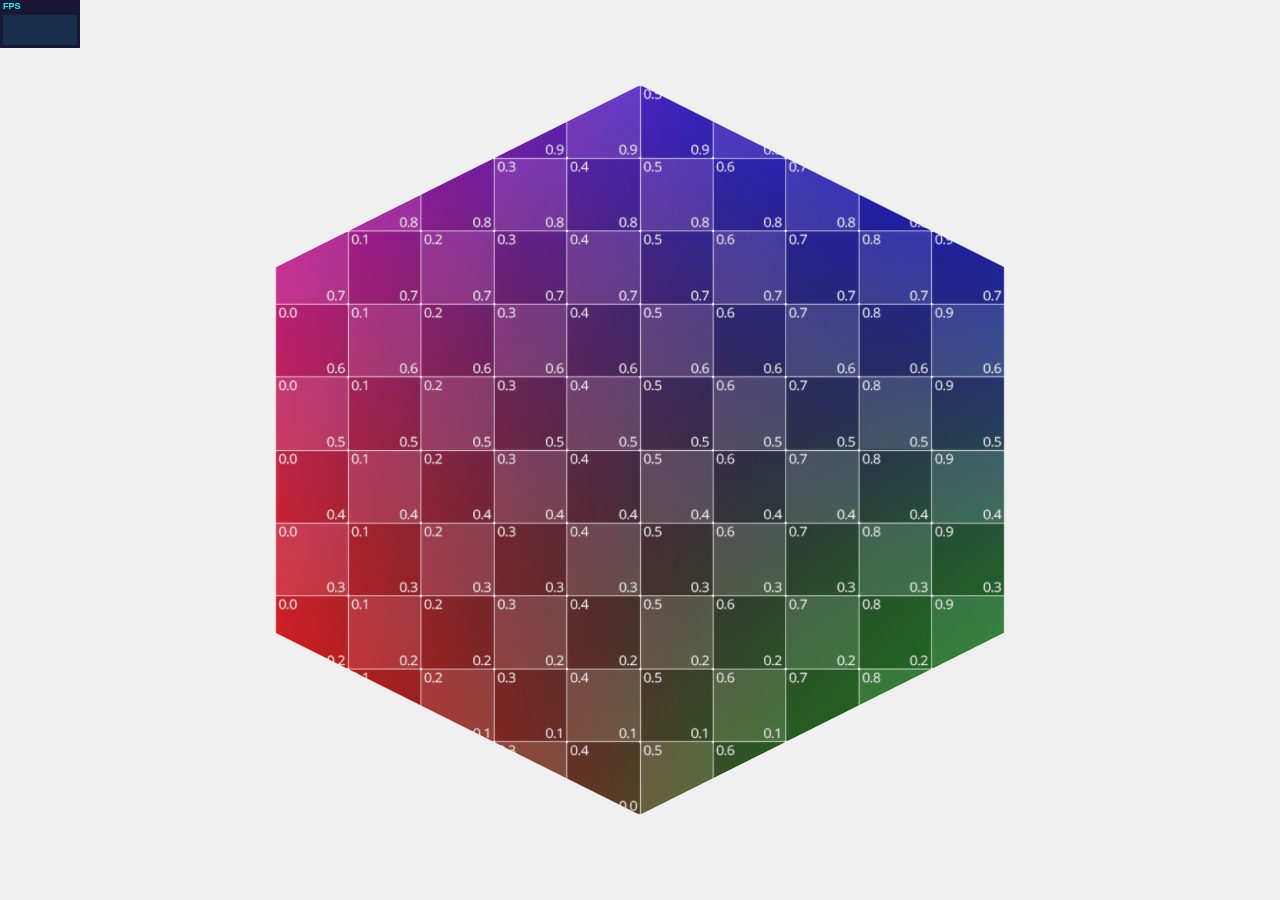
==== commit 85943153: "rebuild" ====
--- a/index.html
+++ b/index.html
@@ -1,1037 +1,3 @@
-<!DOCTYPE html>
-<html lang="ru">
-
-<head>
-	<meta charset="UTF-8">
-
-	<title>New Site Title</title>
-
-	<meta name="viewport" content="width=device-width, initial-scale=1.0, user-scalable=no">
-	<meta http-equiv="X-UA-Compatible" content="ie=edge">
-	<link rel="icon" type="image/icon" href="/favicon.ico">
-
-	<style>
-		body {
-		      opacity: 0;
-		    }
-	</style>
-</head>
-
-<body>
-
-	<div class="all-wrap">
-
-
-		<header class="header">
-			<div class="header__container container container_wide">
-				<div class="header__col header__col_left">
-					<a href="#" class="header__logo-link">
-						<img src="img/logo-white.svg" alt="" class="header__logo">
-						<div class="header__logo-title">Деятельность по Организации Бизнеса и Развитию Отношений</div>
-					</a>
-				</div>
-				<div class="header__col header__col_right">
-					<div class="header__contacts">
-						<a href="tel:+79603689644" class="header__phone">
-          +7 (960) <span class="header__phone header__phone_bold">368-96-44</span>
-        </a>
-						<a href="#call_back" class="btn btn_icon btn_white js-popup-link">
-							<i class="icon icon-phone"></i>
-							<span class="btn__text">Позвоните мне!</span>
-						</a>
-					</div>
-					<div class="header__hamburger-wrap">
-						<div id="menu_open" class="hamburger">
-							<div class="hamburger__text">Меню</div>
-							<div class="hamburger__icon-wrap">
-								<div class="hamburger__icon-line"></div>
-								<div class="hamburger__icon-line"></div>
-								<div class="hamburger__icon-line"></div>
-							</div>
-						</div>
-					</div>
-				</div>
-			</div>
-		</header>
-
-
-
-
-		<div class="hero js-scene js-screen-video-bg">
-			<div class="hero__bg-wrap">
-
-
-
-
-
-
-				<video loop="loop" muted="muted" autoplay="autoplay" poster="img/hero-video-poster.jpg" class="video-bg js-screen-video-bg-player">
-					<source src="videos/hero.mp4" type="video/mp4">
-				</video>
-			</div>
-			<div class="hero__content">
-				<div class="hero__title js-scene-el">
-					Ваш бизнес процветает, <span class="hero__title-hl">когда процессы работают для Вас</span>
-				</div>
-
-				<div class="hero__bottom">
-					<div class="hero__container container container_wide">
-						<div class="presentation">
-							<div class="presentation__icon-wrap">
-								<a href="#" class="presentation__link">
-									<i class="icon icon-pdf"></i>
-								</a>
-							</div>
-							<div class="presentation__text-wrap">
-								<div class="presentation__title">DOBRO</div>
-								<div class="presentation__descr">Презентация компании 36 Кб</div>
-							</div>
-						</div>
-					</div>
-				</div>
-			</div>
-		</div>
-
-
-
-		<div class="quote-screen js-scene">
-			<div class="quote-screen__bg-wrap">
-				<div class="quote-screen__bg-container container">
-					<picture class="quote-screen__bg-img-wrap">
-						<source srcset="img/woman-desktop.jpg" media="(min-width: 1000px)">
-							<img src="img/woman-tablet.jpg" alt="" class="quote-screen__bg-img">
-					</picture>
-				</div>
-			</div>
-			<div class="quote-screen__container container">
-				<div class="quote-screen__content">
-					<div class="quote-screen__info js-scene-el">
-						<div class="quote-screen__quote-wrap">
-							<div class="quote-screen__quote">Порядок в мыслях - порядок в жизни</div>
-							<div class="quote-screen__quote">Порядок в жизни - порядок в компании</div>
-							<div class="quote-screen__quote quote-screen__quote_bold">Порядок в компании - залог процветания</div>
-						</div>
-						<div class="quote-screen__button-wrap">
-							<span class="quote-screen__button-wrap-text">Научу организовывать процессы</span>
-							<a href="#bid" class="btn js-popup-link">
-								<span class="btn__text">Оставить заявку</span>
-							</a>
-						</div>
-					</div>
-					<div class="quote-screen__bottom">
-						<div class="quote-screen__name">Татьяна Сафина</div>
-						<div class="quote-screen__post">руководитель компании</div>
-					</div>
-				</div>
-			</div>
-		</div>
-
-
-
-		<div id="scene_advantages" class="advantages-screen js-screen-video-bg">
-			<div class="advantages-screen__body">
-				<div class="advantages-screen__bg-wrap">
-
-
-
-
-
-
-					<video loop="loop" muted="muted" autoplay="autoplay" poster="img/advantages-video-poster.jpg" class="video-bg js-screen-video-bg-player">
-						<source src="videos/mission.mp4" type="video/mp4">
-					</video>
-				</div>
-				<div class="advantages-screen__container container">
-					<div class="advantages-screen__title">
-						<span class="advantages-screen__title-hl">Создавая ДОБРО</span> – улучшаем процессы бесконечно
-					</div>
-
-					<ul class="advantages">
-						<li class="advantages__item js-progress-item" data-progress="85">
-							<div class="advantages__rate-wrap">
-								<div class="advantages__rate js-rate">0</div>
-
-								<svg class="advantages__svg circle-rating" width="130" height="130" viewBox="0 0 130 130">
-									<circle class="circle-rating__progress js-circle-progress" cx="65" cy="65" r="60" stroke="#0079c4" stroke-width="10" fill="transparent" transform="rotate(-90 65 65)" stroke-linecap="round" style="stroke-dasharray: 0, 380px; stroke-dashoffset: 0;">
-									</circle>
-								</svg>
-
-							</div>
-							<div class="advantages__descr">На&nbsp;85% улучшилось взаимодействие в&nbsp;коллективе после первого года работы с&nbsp;нами</div>
-						</li>
-						<li class="advantages__item js-progress-item" data-progress="60">
-							<div class="advantages__rate-wrap">
-								<div class="advantages__rate js-rate">0</div>
-
-								<svg class="advantages__svg circle-rating" width="130" height="130" viewBox="0 0 130 130">
-									<circle class="circle-rating__progress js-circle-progress" cx="65" cy="65" r="60" stroke="#0079c4" stroke-width="10" fill="transparent" transform="rotate(-90 65 65)" stroke-linecap="round" style="stroke-dasharray: 0, 380px; stroke-dashoffset: 0;">
-									</circle>
-								</svg>
-
-							</div>
-							<div class="advantages__descr">100% уровень сервиса, мы&nbsp;работаем для того чтобы совершенствовать ваш бизнес</div>
-						</li>
-						<li class="advantages__item js-progress-item" data-progress="95">
-							<div class="advantages__rate-wrap">
-								<div class="advantages__rate js-rate">0</div>
-
-								<svg class="advantages__svg circle-rating" width="130" height="130" viewBox="0 0 130 130">
-									<circle class="circle-rating__progress js-circle-progress" cx="65" cy="65" r="60" stroke="#0079c4" stroke-width="10" fill="transparent" transform="rotate(-90 65 65)" stroke-linecap="round" style="stroke-dasharray: 0, 380px; stroke-dashoffset: 0;">
-									</circle>
-								</svg>
-
-							</div>
-							<div class="advantages__descr">90% клиентов настолько довольны, что возвращаются к&nbsp;нам снова</div>
-						</li>
-					</ul>
-
-				</div>
-			</div>
-			<div class="advantages-screen__footer">
-				<div class="advantages-screen__footer-container container">
-					<div class="advantages-screen__stat-box js-stat-item" data-stat="7779">
-						<div class="advantages-screen__stat-number js-stat-number"></div>
-						<div class="advantages-screen__stat-info">Разработано
-							<br>более 7779 документов</div>
-					</div>
-					<div class="advantages-screen__stat-box js-stat-item" data-stat="2500">
-						<div class="advantages-screen__stat-number js-stat-number"></div>
-						<div class="advantages-screen__stat-info">Смоделировано
-							<br>более 2500 процессов</div>
-					</div>
-				</div>
-			</div>
-		</div>
-
-
-
-		<div id="scene_processes" class="processes-screen">
-			<div class="processes-screen__bg container" style="background-image: url(../img/gears.svg)"></div>
-			<div class="processes-screen__container container">
-				<div class="tabs js-tabs">
-					<div class="tabs__menu-wrap">
-						<ul class="tabs__menu">
-
-							<li class="tabs__menu-item tabs__menu-item_current js-tab-item js-scene-stagger-el" data-content="process">
-								<i class="icon icon-process"></i>
-								<div class="tabs__menu-item-name">Процессы</div>
-							</li>
-
-							<li class="tabs__menu-item js-tab-item js-scene-stagger-el" data-content="project">
-								<i class="icon icon-project"></i>
-								<div class="tabs__menu-item-name">Проекты</div>
-							</li>
-
-							<li class="tabs__menu-item js-tab-item js-scene-stagger-el" data-content="control">
-								<i class="icon icon-control"></i>
-								<div class="tabs__menu-item-name">Контроллинг</div>
-							</li>
-
-							<li class="tabs__menu-item js-tab-item js-scene-stagger-el" data-content="diagnostic">
-								<i class="icon icon-diagnostic"></i>
-								<div class="tabs__menu-item-name">Диагностика</div>
-							</li>
-
-							<li class="tabs__menu-item js-tab-item js-scene-stagger-el" data-content="note">
-								<i class="icon icon-note"></i>
-								<div class="tabs__menu-item-name">SLA</div>
-							</li>
-
-							<li class="tabs__menu-item js-tab-item js-scene-stagger-el" data-content="support">
-								<i class="icon icon-support"></i>
-								<div class="tabs__menu-item-name">Поддержка</div>
-							</li>
-
-						</ul>
-					</div>
-					<div class="tabs__content-wrap js-scene-el">
-
-						<div id="process" class="tabs__content js-tab-content" style="">
-							<div class="processes-screen__content">
-								<div class="processes-screen__title">Процессы</div>
-								<div class="processes-screen__descr">
-									Строительство процветающего бизнеса – это создание бизнес-процессов, которые работают без вас. Мы поможем Вам построить эффективную действующую систему управления на основе процессного подхода
-								</div>
-								<a href="#popup_service" class="btn btn_icon btn_text-white js-popup-link">
-									<span class="btn__text">Состав услуги</span>
-									<i class="icon icon-arrow"></i>
-								</a>
-							</div>
-						</div>
-
-						<div id="project" class="tabs__content js-tab-content" style="display: none">
-							<div class="processes-screen__content">
-								<div class="processes-screen__title">Проекты</div>
-								<div class="processes-screen__descr">
-									Чтобы оставаться успешным нужно быть на шаг впереди всех остальных, для этого необходимы постоянные улучшения и новые проекты. Мы поможем Вам построить эффективную действующую систему проектного управления
-								</div>
-								<a href="#popup_service" class="btn btn_icon btn_text-white js-popup-link">
-									<span class="btn__text">Состав услуги</span>
-									<i class="icon icon-arrow"></i>
-								</a>
-							</div>
-						</div>
-
-						<div id="control" class="tabs__content js-tab-content" style="display: none">
-							<div class="processes-screen__content">
-								<div class="processes-screen__title">Контроллинг</div>
-								<div class="processes-screen__descr">
-									Строительство процветающего бизнеса – это создание бизнес-процессов, которые работают без вас. Мы поможем Вам построить эффективную действующую систему управления на основе процессного подхода
-								</div>
-								<a href="#popup_service" class="btn btn_icon btn_text-white js-popup-link">
-									<span class="btn__text">Состав услуги</span>
-									<i class="icon icon-arrow"></i>
-								</a>
-							</div>
-						</div>
-
-						<div id="diagnostic" class="tabs__content js-tab-content" style="display: none">
-							<div class="processes-screen__content">
-								<div class="processes-screen__title">Диагностика</div>
-								<div class="processes-screen__descr">
-									В условиях постоянных изменений бизнес-среды и быстрой скорости принятия бизнес-решений необходимо четкое понимание того, где сейчас ваша компания с точки зрения жизненного цикла, на каком этапе развития она находится....где причины а где следствия возникающих
-									проблем...и что делать дальше..?
-								</div>
-								<a href="#popup_service" class="btn btn_icon btn_text-white js-popup-link">
-									<span class="btn__text">Состав услуги</span>
-									<i class="icon icon-arrow"></i>
-								</a>
-							</div>
-						</div>
-
-						<div id="note" class="tabs__content js-tab-content" style="display: none">
-							<div class="processes-screen__content">
-								<div class="processes-screen__title">SLA</div>
-								<div class="processes-screen__descr">
-									Чтобы оставаться успешным нужно быть на шаг впереди всех остальных, для этого необходимы постоянные улучшения и новые проекты. Мы поможем Вам построить эффективную действующую систему проектного управления
-								</div>
-								<a href="#popup_service" class="btn btn_icon btn_text-white js-popup-link">
-									<span class="btn__text">Состав услуги</span>
-									<i class="icon icon-arrow"></i>
-								</a>
-							</div>
-						</div>
-
-						<div id="support" class="tabs__content js-tab-content" style="display: none">
-							<div class="processes-screen__content">
-								<div class="processes-screen__title">Поддержка</div>
-								<div class="processes-screen__descr">
-									В условиях постоянных изменений бизнес-среды и быстрой скорости принятия бизнес-решений необходимо четкое понимание того, где сейчас ваша компания с точки зрения жизненного цикла, на каком этапе развития она находится....где причины а где следствия возникающих
-									проблем...и что делать дальше..?
-								</div>
-								<a href="#popup_service" class="btn btn_icon btn_text-white js-popup-link">
-									<span class="btn__text">Состав услуги</span>
-									<i class="icon icon-arrow"></i>
-								</a>
-							</div>
-						</div>
-
-					</div>
-				</div>
-			</div>
-		</div>
-
-
-
-		<div id="scene_advices" class="advices-screen">
-			<div class="advices-screen__container container">
-				<div class="advices-screen__title">
-					Практические <span class="advices-screen__title-hl">советы</span>
-				</div>
-
-
-				<div class="advices-screen__slider-wrap">
-					<div class="swiper-container advices-slider">
-						<div class="swiper-wrapper advices-slider__wrap">
-
-							<div class="swiper-slide advices-slider__slide">
-								<div class="advices-grid">
-
-
-									<div class="advices-grid__item advices-grid__item_mini">
-
-										<div class="advice advice_short js-scene-stagger-el">
-											<a href="#popup_advice" class="advice__link js-popup-link">
-												<div class="advice__col advice__col_info">
-													<div class="advice__content">
-														<div class="advice__date">12 сентября 2018</div>
-														<div class="advice__title">Советы по развитию Вашего бизнеса</div>
-														<div class="advice__descr">Ведущая инвестиционная компания России, входящая в «Альфа-Групп», один из крупнейших в России частных финансово-промышленных консорциумов</div>
-													</div>
-												</div>
-											</a>
-										</div>
-
-									</div>
-
-
-
-									<div class="advices-grid__item advices-grid__item_mini">
-
-										<div class="advice advice_short js-scene-stagger-el">
-											<a href="#popup_advice" class="advice__link js-popup-link">
-												<div class="advice__col advice__col_info">
-													<div class="advice__content">
-														<div class="advice__date">10 октября 2018</div>
-														<div class="advice__title">Советы для начинающих предпринимателей</div>
-														<div class="advice__descr">На предприятии объяснили, что ЕКАД для них важен: после того, как дорога сменит статус, весь северный обход вокруг Екатеринбурга вольется в федеральную дорожную сеть и подвергнется модернизации. А дорога Пермь — Екатеринбург — Тюмень станет
-															единым целым.</div>
-													</div>
-												</div>
-											</a>
-										</div>
-
-									</div>
-
-
-
-
-									<div class="advices-grid__item advices-grid__item_big">
-
-
-
-
-
-
-										<div class="advice js-scene-stagger-el">
-											<a href="#popup_advice" class="advice__link js-popup-link">
-												<div class="advice__col advice__col_image">
-													<img src="images/advice-01.jpg" alt="" class="advice__image">
-												</div>
-												<div class="advice__col advice__col_info">
-													<div class="advice__content">
-														<div class="advice__date">1 октября 2018</div>
-														<div class="advice__title">Как быстро и эффективно развить качество?</div>
-														<div class="advice__descr">Уралтрансбанк является одним из старейших уральских банков. Как указано на сайте компании, история банка начинается с 1947 года. Тогда с целью обслуживания предприятий Свердловской железной дороги было открыто Кагановическое отделение Свердловской
-															областной конторы Госбанка СССР, позже переименованное в Железнодорожное отделение.</div>
-													</div>
-												</div>
-											</a>
-										</div>
-
-
-									</div>
-								</div>
-							</div>
-
-							<div class="swiper-slide advices-slider__slide">
-								<div class="advices-grid">
-
-
-									<div class="advices-grid__item advices-grid__item_mini">
-
-										<div class="advice advice_short js-scene-stagger-el">
-											<a href="#popup_advice" class="advice__link js-popup-link">
-												<div class="advice__col advice__col_info">
-													<div class="advice__content">
-														<div class="advice__date">12 сентября 2018</div>
-														<div class="advice__title">Советы по развитию Вашего бизнеса</div>
-														<div class="advice__descr">Ведущая инвестиционная компания России, входящая в «Альфа-Групп», один из крупнейших в России частных финансово-промышленных консорциумов</div>
-													</div>
-												</div>
-											</a>
-										</div>
-
-									</div>
-
-
-
-									<div class="advices-grid__item advices-grid__item_mini">
-
-										<div class="advice advice_short js-scene-stagger-el">
-											<a href="#popup_advice" class="advice__link js-popup-link">
-												<div class="advice__col advice__col_info">
-													<div class="advice__content">
-														<div class="advice__date">1 октября 2018</div>
-														<div class="advice__title">Как быстро и эффективно развить качество?</div>
-														<div class="advice__descr">Уралтрансбанк является одним из старейших уральских банков. Как указано на сайте компании, история банка начинается с 1947 года. Тогда с целью обслуживания предприятий Свердловской железной дороги было открыто Кагановическое отделение Свердловской
-															областной конторы Госбанка СССР, позже переименованное в Железнодорожное отделение.</div>
-													</div>
-												</div>
-											</a>
-										</div>
-
-									</div>
-
-
-
-
-									<div class="advices-grid__item advices-grid__item_big">
-
-
-
-
-
-
-										<div class="advice js-scene-stagger-el">
-											<a href="#popup_advice" class="advice__link js-popup-link">
-												<div class="advice__col advice__col_image">
-													<img src="images/advice-02.jpg" alt="" class="advice__image">
-												</div>
-												<div class="advice__col advice__col_info">
-													<div class="advice__content">
-														<div class="advice__date">10 октября 2018</div>
-														<div class="advice__title">Советы для начинающих предпринимателей</div>
-														<div class="advice__descr">На предприятии объяснили, что ЕКАД для них важен: после того, как дорога сменит статус, весь северный обход вокруг Екатеринбурга вольется в федеральную дорожную сеть и подвергнется модернизации. А дорога Пермь — Екатеринбург — Тюмень станет
-															единым целым.</div>
-													</div>
-												</div>
-											</a>
-										</div>
-
-
-									</div>
-								</div>
-							</div>
-
-							<div class="swiper-slide advices-slider__slide">
-								<div class="advices-grid">
-
-
-									<div class="advices-grid__item advices-grid__item_mini">
-
-										<div class="advice advice_short js-scene-stagger-el">
-											<a href="#popup_advice" class="advice__link js-popup-link">
-												<div class="advice__col advice__col_info">
-													<div class="advice__content">
-														<div class="advice__date">1 октября 2018</div>
-														<div class="advice__title">Как быстро и эффективно развить качество?</div>
-														<div class="advice__descr">Уралтрансбанк является одним из старейших уральских банков. Как указано на сайте компании, история банка начинается с 1947 года. Тогда с целью обслуживания предприятий Свердловской железной дороги было открыто Кагановическое отделение Свердловской
-															областной конторы Госбанка СССР, позже переименованное в Железнодорожное отделение.</div>
-													</div>
-												</div>
-											</a>
-										</div>
-
-									</div>
-
-
-
-									<div class="advices-grid__item advices-grid__item_mini">
-
-										<div class="advice advice_short js-scene-stagger-el">
-											<a href="#popup_advice" class="advice__link js-popup-link">
-												<div class="advice__col advice__col_info">
-													<div class="advice__content">
-														<div class="advice__date">10 октября 2018</div>
-														<div class="advice__title">Советы для начинающих предпринимателей</div>
-														<div class="advice__descr">На предприятии объяснили, что ЕКАД для них важен: после того, как дорога сменит статус, весь северный обход вокруг Екатеринбурга вольется в федеральную дорожную сеть и подвергнется модернизации. А дорога Пермь — Екатеринбург — Тюмень станет
-															единым целым.</div>
-													</div>
-												</div>
-											</a>
-										</div>
-
-									</div>
-
-
-
-
-									<div class="advices-grid__item advices-grid__item_big">
-
-
-
-
-
-
-										<div class="advice js-scene-stagger-el">
-											<a href="#popup_advice" class="advice__link js-popup-link">
-												<div class="advice__col advice__col_image">
-													<img src="images/advice-03.jpg" alt="" class="advice__image">
-												</div>
-												<div class="advice__col advice__col_info">
-													<div class="advice__content">
-														<div class="advice__date">12 сентября 2018</div>
-														<div class="advice__title">Советы по развитию Вашего бизнеса</div>
-														<div class="advice__descr">Ведущая инвестиционная компания России, входящая в «Альфа-Групп», один из крупнейших в России частных финансово-промышленных консорциумов</div>
-													</div>
-												</div>
-											</a>
-										</div>
-
-
-									</div>
-								</div>
-							</div>
-
-						</div>
-					</div>
-					<div class="advices-screen__slider-nav-wrap">
-						<div class="advices-screen__slider-nav advices-screen__slider-nav_prev">
-							<i class="icon icon-prev"></i>
-						</div>
-						<div class="advices-screen__slider-nav advices-screen__slider-nav_next">
-							<i class="icon icon-next"></i>
-						</div>
-					</div>
-				</div>
-
-			</div>
-		</div>
-
-
-
-		<div class="feedback-screen js-scene">
-			<div class="feedback-screen__container container">
-
-				<div class="feedback-screen__form-border js-scene-el">
-					<div class="feedback-screen__form-inner" style="background-image: url(../img/cell.jpg)">
-						<div class="feedback-screen__content-holder">
-							<div class="feedback-screen__info">
-								<div class="feedback-screen__title">
-									Мы готовы к новым идеям <span class="feedback-screen__title-hl">и рады принести Вам пользу!</span>
-								</div>
-								<div class="feedback-screen__form-descr">
-									Заполните поля, нажмите кнопку «Отправить» и скоро мы сяжемся с Вами
-								</div>
-							</div>
-							<div class="feedback-screen__form-wrap">
-
-								<form action="/ajax/form-response.json" class="form">
-									<div class="form__field">
-										<div class="form__input-cover">
-											<input type="text" name="name" class="form__input required" placeholder="Имя">
-										</div>
-									</div>
-									<div class="form__field">
-										<div class="form__input-cover">
-											<input type="email" name="email" class="form__input form__input_email required" placeholder="E-mail">
-										</div>
-									</div>
-									<div class="form__field">
-										<div class="form__input-cover">
-											<input type="text" name="phone" class="form__input form__input_phone js-input-mask" data-mask="+7 (000) 000-00-00" placeholder="Телефон">
-										</div>
-									</div>
-									<div class="form__field form__field_btn-wrap">
-										<button type="submit" class="btn">
-											<span class="btn__text">Отправить</span>
-										</button>
-									</div>
-									<div class="form__bottom">
-										<div class="form__privacy-text">
-											Нажимая «Отправить», Вы соглашаетесь с <a href="#" target="_blank" class="form__privacy-link">политикой конфиденциальности</a>
-										</div>
-									</div>
-								</form>
-
-							</div>
-
-						</div>
-					</div>
-				</div>
-
-			</div>
-		</div>
-
-
-
-		<div id="overlay" class="overlay"></div>
-
-
-		<div id="menu" class="menu compensate-for-scrollbar">
-			<div class="menu__inner">
-				<div class="menu__head">
-
-					<a href="#" class="menu__logo-link">
-						<img src="img/logo.svg" alt="" class="menu__logo">
-					</a>
-
-
-					<div class="menu__contacts">
-						<a href="tel:+79603689644" class="menu__phone">
-          +7 (960) <span class="menu__phone menu__phone_bold">368-96-44</span>
-        </a>
-						<a href="#call_back" class="btn btn_icon btn_icon-blue js-popup-link">
-
-							<i class="icon icon-phone"></i>
-
-							<span class="btn__text">Позвоните мне!</span>
-						</a>
-					</div>
-
-
-
-					<div class="menu__hamburger-wrap">
-						<div id="menu_close" class="hamburger hamburger_close">
-							<div class="hamburger__icon-wrap">
-								<div class="hamburger__icon-line"></div>
-								<div class="hamburger__icon-line"></div>
-							</div>
-						</div>
-					</div>
-
-
-				</div>
-				<div class="menu__body">
-					<div class="menu__body-inner">
-						<div class="menu__body-scroll">
-
-							<nav class="menu-nav">
-								<ul class="menu-nav__list">
-
-									<li class="menu-nav__item">
-										<a href="#" class="menu-nav__link">Главная</a>
-									</li>
-
-									<li class="menu-nav__item">
-										<a href="#" class="menu-nav__link">О компании</a>
-									</li>
-
-									<li class="menu-nav__item">
-										<a href="#" class="menu-nav__link">Услуги</a>
-									</li>
-
-									<li class="menu-nav__item">
-										<a href="#" class="menu-nav__link">Новости</a>
-									</li>
-
-									<li class="menu-nav__item">
-										<a href="#" class="menu-nav__link">Контакты</a>
-									</li>
-
-								</ul>
-							</nav>
-
-						</div>
-					</div>
-
-				</div>
-				<div class="menu__footer">
-
-
-					<div class="menu__contacts">
-						<a href="tel:+79603689644" class="menu__phone">
-          +7 (960) <span class="menu__phone menu__phone_bold">368-96-44</span>
-        </a>
-						<a href="#call_back" class="btn btn_icon btn_icon-blue js-popup-link">
-
-							<i class="icon icon-phone"></i>
-
-							<span class="btn__text">Позвоните мне!</span>
-						</a>
-					</div>
-
-
-
-					<ul class="social-menu">
-
-						<li class="social-menu__item">
-							<a href="#" class="social-menu__link">
-								<i class="icon icon-linkedin"></i>
-							</a>
-						</li>
-
-						<li class="social-menu__item">
-							<a href="#" class="social-menu__link">
-								<i class="icon icon-fb"></i>
-							</a>
-						</li>
-
-						<li class="social-menu__item">
-							<a href="#" class="social-menu__link">
-								<i class="icon icon-tw"></i>
-							</a>
-						</li>
-
-					</ul>
-
-
-				</div>
-			</div>
-		</div>
-
-
-
-		<div id="bid" class="popup popup_std hidden-element">
-			<div class="popup__inner-wrap">
-				<div class="popup__content-wrap">
-					<button class="popup__close js-popup-close">
-						<i class="icon icon-menu-close"></i>
-					</button>
-					<div class="popup__title">Оставить заявку</div>
-					<div class="popup__sub-title">Заполните поля и нажмите «Отправить»</div>
-					<div class="popup__content">
-
-						<form action="/ajax/form-response.json" class="form">
-							<div class="form__field">
-								<div class="form__input-cover">
-									<input type="text" name="name" class="form__input required" placeholder="Имя">
-								</div>
-							</div>
-							<div class="form__field">
-								<div class="form__input-cover">
-									<input type="email" name="email" class="form__input form__input_email required" placeholder="E-mail">
-								</div>
-							</div>
-							<div class="form__field">
-								<div class="form__input-cover">
-									<input type="text" name="phone" class="form__input form__input_phone js-input-mask" data-mask="+7 (000) 000-00-00" placeholder="Телефон">
-								</div>
-							</div>
-							<div class="form__field form__field_btn-wrap">
-								<button type="submit" class="btn">
-									<span class="btn__text">Отправить</span>
-								</button>
-							</div>
-							<div class="form__bottom">
-								<div class="form__privacy-text">
-									Нажимая «Отправить», Вы соглашаетесь с <a href="#" target="_blank" class="form__privacy-link">политикой конфиденциальности</a>
-								</div>
-							</div>
-						</form>
-
-					</div>
-					<div class="popup__logo">
-						<i class="icon icon-popup-logo"></i>
-					</div>
-				</div>
-			</div>
-		</div>
-
-		<div id="call_back" class="popup popup_std hidden-element">
-			<div class="popup__inner-wrap">
-				<div class="popup__content-wrap">
-					<button class="popup__close js-popup-close">
-						<i class="icon icon-menu-close"></i>
-					</button>
-					<div class="popup__title">Заказать обратный звонок</div>
-					<div class="popup__sub-title">Заполните поля и нажмите «Отправить»</div>
-					<div class="popup__content">
-
-						<form action="/ajax/form-response.json" class="form">
-							<div class="form__field">
-								<div class="form__input-cover">
-									<input type="text" name="name" class="form__input required" placeholder="Имя">
-								</div>
-							</div>
-							<div class="form__field">
-								<div class="form__input-cover">
-									<input type="text" name="phone" class="form__input form__input_phone js-input-mask" data-mask="+7 (000) 000-00-00" placeholder="Телефон">
-								</div>
-							</div>
-							<div class="form__field form__field_btn-wrap">
-								<button type="submit" class="btn">
-									<span class="btn__text">Отправить</span>
-								</button>
-							</div>
-							<div class="form__bottom">
-								<div class="form__privacy-text">
-									Нажимая «Отправить», Вы соглашаетесь с <a href="#" target="_blank" class="form__privacy-link">политикой конфиденциальности</a>
-								</div>
-							</div>
-						</form>
-
-					</div>
-					<div class="popup__logo">
-						<i class="icon icon-popup-logo"></i>
-					</div>
-				</div>
-			</div>
-		</div>
-
-		<div id="popup_error" class="popup popup_error popup_centered-content hidden-element">
-			<div class="popup__inner-wrap">
-				<div class="popup__content-wrap">
-					<button class="popup__close js-popup-close">
-						<i class="icon icon-menu-close"></i>
-					</button>
-					<div class="popup__title">Ошибка!</div>
-					<div class="popup__sub-title">Что-то пошло не так, пожалуйста, повторите зпрос позже.</div>
-					<div class="popup__content">
-						<button class="btn btn_short js-popup-close">
-							<span class="btn__text">Ок</span>
-						</button>
-					</div>
-				</div>
-			</div>
-		</div>
-
-		<div id="popup_success" class="popup popup_success popup_centered-content hidden-element">
-			<div class="popup__inner-wrap">
-				<div class="popup__content-wrap">
-					<button class="popup__close js-popup-close">
-						<i class="icon icon-menu-close"></i>
-					</button>
-					<div class="popup__title">Спасибо!</div>
-					<div class="popup__sub-title">Ваша заявка успешно отправлена!</div>
-					<div class="popup__content">
-						<button class="btn btn_short js-popup-close">
-							<span class="btn__text">Ок</span>
-						</button>
-					</div>
-				</div>
-			</div>
-		</div>
-
-		<div id="popup_service" class="popup popup_std popup_info hidden-element">
-			<div class="popup__inner-wrap">
-				<div class="popup__content-wrap">
-					<button class="popup__close js-popup-close">
-						<i class="icon icon-menu-close"></i>
-					</button>
-					<div class="popup__content">
-						<div class="info-box">
-							<h2>Процессы</h2>
-							<p>Строительство процветающего бизнеса – это создание бизнес-процессов, которые работают без вас. Мы поможем Вам построить эффективную действующую систему управления на основе процессного подхода.</p>
-							<p><b>Состав услуги:</b>
-							</p>
-							<ul>
-								<li>Организация Процессного офиса</li>
-								<li>Моделирование процессов</li>
-								<li>Разработка нормативно-методической документации по процессам</li>
-								<li>Определение процессных показателей и встраивание их в систему показателей и отчетности компании</li>
-								<li>Организация системы внутренних аудитов</li>
-								<li>Моделирование организационных структур и штатного расписания, матриц ответственности и матриц полномочий</li>
-								<li>Автоматизация процессов</li>
-							</ul>
-						</div>
-					</div>
-				</div>
-			</div>
-		</div>
-
-		<div id="popup_advice" class="popup popup_std popup_info popup_advice hidden-element">
-			<div class="popup__inner-wrap">
-				<div class="popup__content-wrap">
-					<button class="popup__close js-popup-close">
-						<i class="icon icon-menu-close"></i>
-					</button>
-					<div class="popup__content">
-						<div class="advice advice_popup">
-							<div class="advice__date">1 октября 2018</div>
-							<div class="advice__title">Как быстро и эффективно развить качество?</div>
-							<div class="advice__descr">
-								<div class="info-box">
-									<p>Ведущая инвестиционная компания России, входящая в «Альфа-Групп», один из крупнейших в России частных финансово-промышленных консорциумов.</p>
-									<p>«Альфа-Групп», один из крупнейших в России частных финансово-промышленных консорциумов.</p>
-									<p>Ведущая инвестиционная компания России, входящая в «Альфа-Групп», один из крупнейших в России частных финансово-промышленных консорциумов.</p>
-								</div>
-							</div>
-						</div>
-					</div>
-				</div>
-			</div>
-		</div>
-
-
-
-		<footer class="footer">
-			<div class="footer__top">
-				<div class="footer__container footer__container_top container">
-
-
-					<nav class="footer-nav">
-						<ul class="footer-nav__list">
-
-							<li class="footer-nav__item">
-								<a href="#" class="footer-nav__link">Главная</a>
-							</li>
-
-							<li class="footer-nav__item">
-								<a href="#" class="footer-nav__link">О компании</a>
-							</li>
-
-							<li class="footer-nav__item">
-								<a href="#" class="footer-nav__link">Услуги</a>
-							</li>
-
-							<li class="footer-nav__item">
-								<a href="#" class="footer-nav__link">Новости</a>
-							</li>
-
-							<li class="footer-nav__item">
-								<a href="#" class="footer-nav__link">Контакты</a>
-							</li>
-
-						</ul>
-					</nav>
-
-
-
-					<ul class="social-menu">
-
-						<li class="social-menu__item">
-							<a href="#" class="social-menu__link">
-								<i class="icon icon-linkedin"></i>
-							</a>
-						</li>
-
-						<li class="social-menu__item">
-							<a href="#" class="social-menu__link">
-								<i class="icon icon-fb"></i>
-							</a>
-						</li>
-
-						<li class="social-menu__item">
-							<a href="#" class="social-menu__link">
-								<i class="icon icon-tw"></i>
-							</a>
-						</li>
-
-					</ul>
-
-
-					<div class="footer__contacts-wrap">
-						<a href="#call_back" class="btn btn_icon btn_icon-blue btn_footer js-popup-link">
-							<i class="icon icon-phone"></i>
-							<span class="btn__text">Заказать звонок</span>
-						</a>
-						<div class="footer__contacts">
-							<a href="tel:+79603689644" class="footer__phone">+7 (960) <span class="footer__phone_bold">368-96-44</span></a>
-							<a href="email:kir_tatyana@mail.ru" class="footer__email">kir_tatyana@mail.ru</a>
-						</div>
-					</div>
-
-				</div>
-			</div>
-			<div class="footer__middle">
-				<div class="footer__container footer__container_middle container">
-
-					<div class="footer__copyright-wrap">
-						<div class="footer__copyright">DOBRO © 2018</div>
-					</div>
-
-					<div class="footer__contacts-wrap">
-						<a href="#call_back" class="btn btn_icon btn_icon-blue btn_footer js-popup-link">
-							<i class="icon icon-phone"></i>
-							<span class="btn__text">Заказать звонок</span>
-						</a>
-						<div class="footer__contacts">
-							<a href="tel:+79603689644" class="footer__phone">+7 (960) <span class="footer__phone_bold">368-96-44</span></a>
-							<a href="email:kir_tatyana@mail.ru" class="footer__email">kir_tatyana@mail.ru</a>
-						</div>
-					</div>
-
-				</div>
-			</div>
-			<div class="footer__bottom">
-				<div class="footer__container footer__container_bottom container">
-
-					<div class="footer__copyright-wrap">
-						<div class="footer__copyright">DOBRO © 2018</div>
-						<a href="#" target="_blank" class="footer__privacy">Политика конфиденциальности</a>
-					</div>
-
-					<div class="footer__bottom-title">Добро - это просто!</div>
-
-					<div class="footer__developers">
-						Разработано в <a href="#" target="_blank" class="footer__developers-link">idem.agency</a>
-					</div>
-
-				</div>
-			</div>
-		</footer>
-
-
-	</div>
-
-	<link rel="stylesheet" href="css/main.min.css?1540913458">
-
-
-	<script src="scripts/app.min.js?1540913458"></script>
-
-
-</body>
-
-</html>+<!doctype html><html lang="en"><head><meta charset="UTF-8"><meta name="viewport" content="width=device-width, user-scalable=no, initial-scale=1.0, maximum-scale=1.0, minimum-scale=1.0"><meta http-equiv="X-UA-Compatible" content="ie=edge"><title>THREE JS</title><link rel="stylesheet" href="/styles.2a1d0fd9.css"></head><body>
+<div id="container"></div> <script src="/script.4e3ce90d.js"></script>
+</body></html>--- a/styles.2a1d0fd9.css
+++ b/styles.2a1d0fd9.css
@@ -0,0 +1,2 @@
+body{margin:0}canvas{vertical-align:middle}
+/*# sourceMappingURL=/styles.2a1d0fd9.css.map */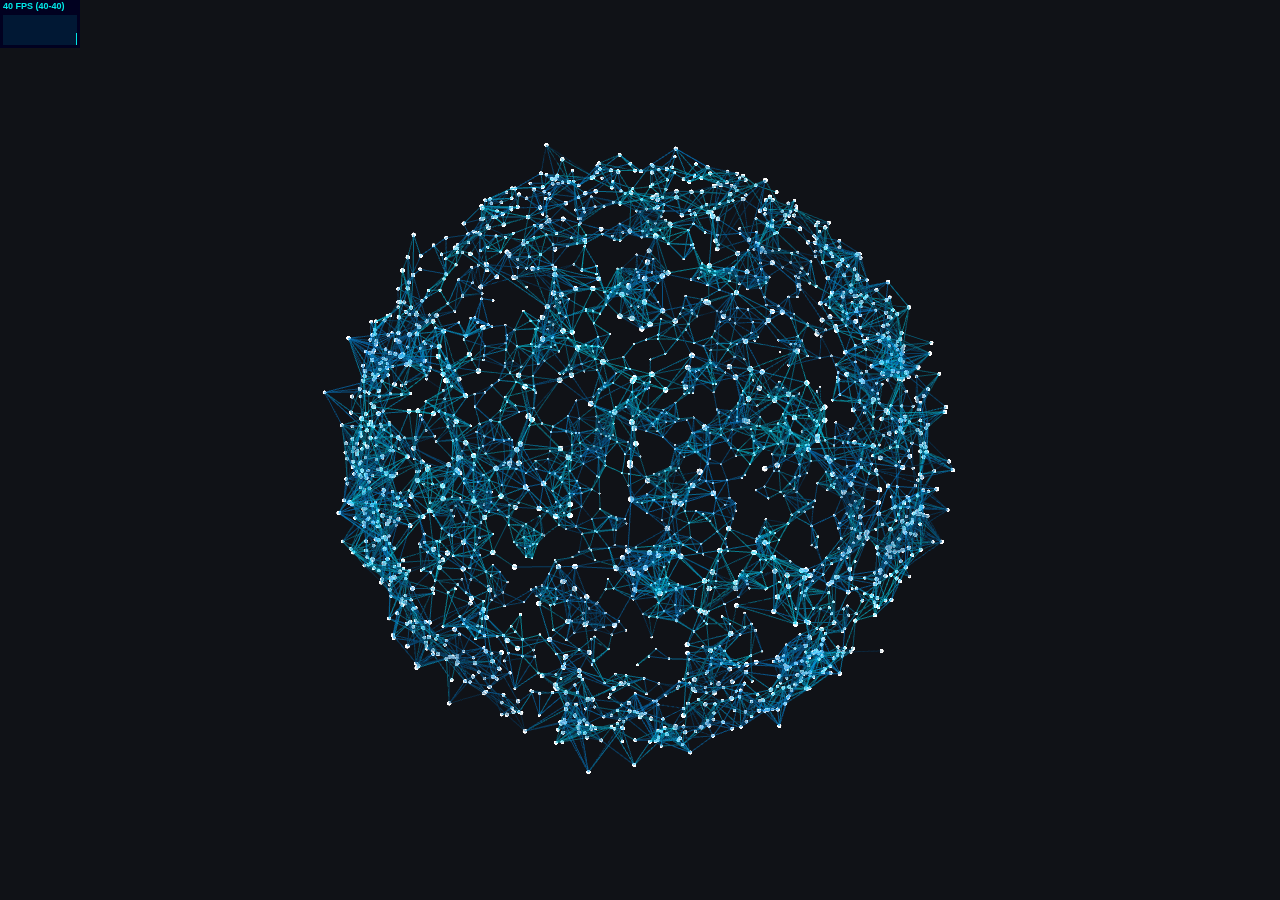
==== commit e2aabfcc: "rebuild" ====
--- a/index.html
+++ b/index.html
@@ -1,3 +1,3 @@
-<!doctype html><html lang="en"><head><meta charset="UTF-8"><meta name="viewport" content="width=device-width, user-scalable=no, initial-scale=1.0, maximum-scale=1.0, minimum-scale=1.0"><meta http-equiv="X-UA-Compatible" content="ie=edge"><title>THREE JS</title><link rel="stylesheet" href="/styles.2a1d0fd9.css"></head><body>
-<div id="container"></div> <script src="/script.4e3ce90d.js"></script>
+<!doctype html><html lang="en"><head><meta charset="UTF-8"><meta name="viewport" content="width=device-width, user-scalable=no, initial-scale=1.0, maximum-scale=1.0, minimum-scale=1.0"><meta http-equiv="X-UA-Compatible" content="ie=edge"><title>THREE JS</title><link rel="stylesheet" href="/main.61cd3021.css"></head><body>
+<div id="container"></div> <script src="/script.1ffd5168.js"></script>
 </body></html>--- a/main.61cd3021.css
+++ b/main.61cd3021.css
@@ -0,0 +1,2 @@
+body{margin:0}canvas{display:block}
+/*# sourceMappingURL=/main.61cd3021.css.map */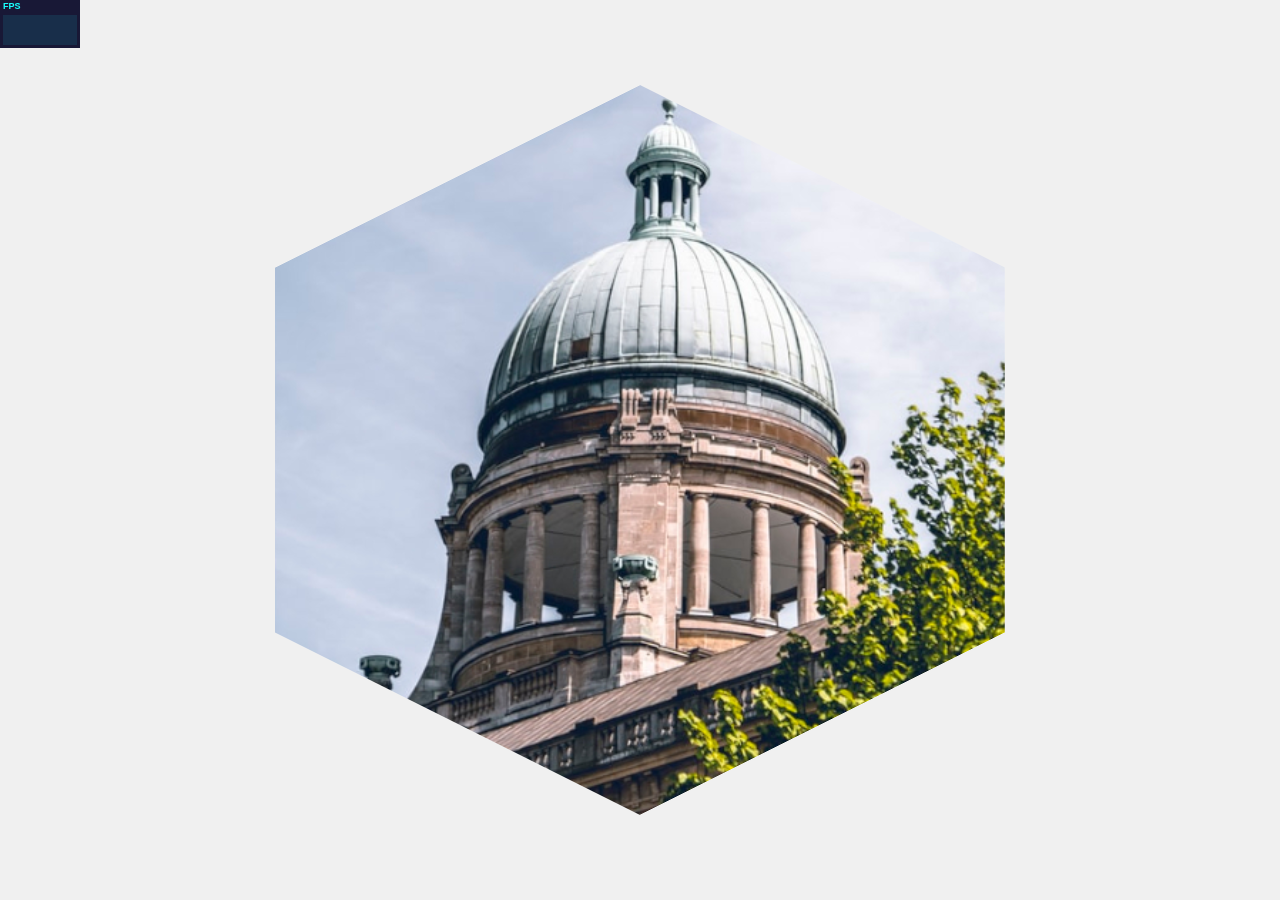
==== commit c34479e2: "rebuild" ====
--- a/index.html
+++ b/index.html
@@ -1,3 +1,3 @@
-<!doctype html><html lang="en"><head><meta charset="UTF-8"><meta name="viewport" content="width=device-width, user-scalable=no, initial-scale=1.0, maximum-scale=1.0, minimum-scale=1.0"><meta http-equiv="X-UA-Compatible" content="ie=edge"><title>THREE JS</title><link rel="stylesheet" href="/main.61cd3021.css"></head><body>
-<div id="container"></div> <script src="/script.1ffd5168.js"></script>
+<!doctype html><html lang="en"><head><meta charset="UTF-8"><meta name="viewport" content="width=device-width, user-scalable=no, initial-scale=1.0, maximum-scale=1.0, minimum-scale=1.0"><meta http-equiv="X-UA-Compatible" content="ie=edge"><title>THREE JS</title><link rel="stylesheet" href="/styles.2a1d0fd9.css"></head><body>
+<div id="container"></div> <script src="/script.8533780d.js"></script>
 </body></html>--- a/styles.2a1d0fd9.css
+++ b/styles.2a1d0fd9.css
@@ -0,0 +1,2 @@
+body{margin:0}canvas{vertical-align:middle}
+/*# sourceMappingURL=/styles.2a1d0fd9.css.map */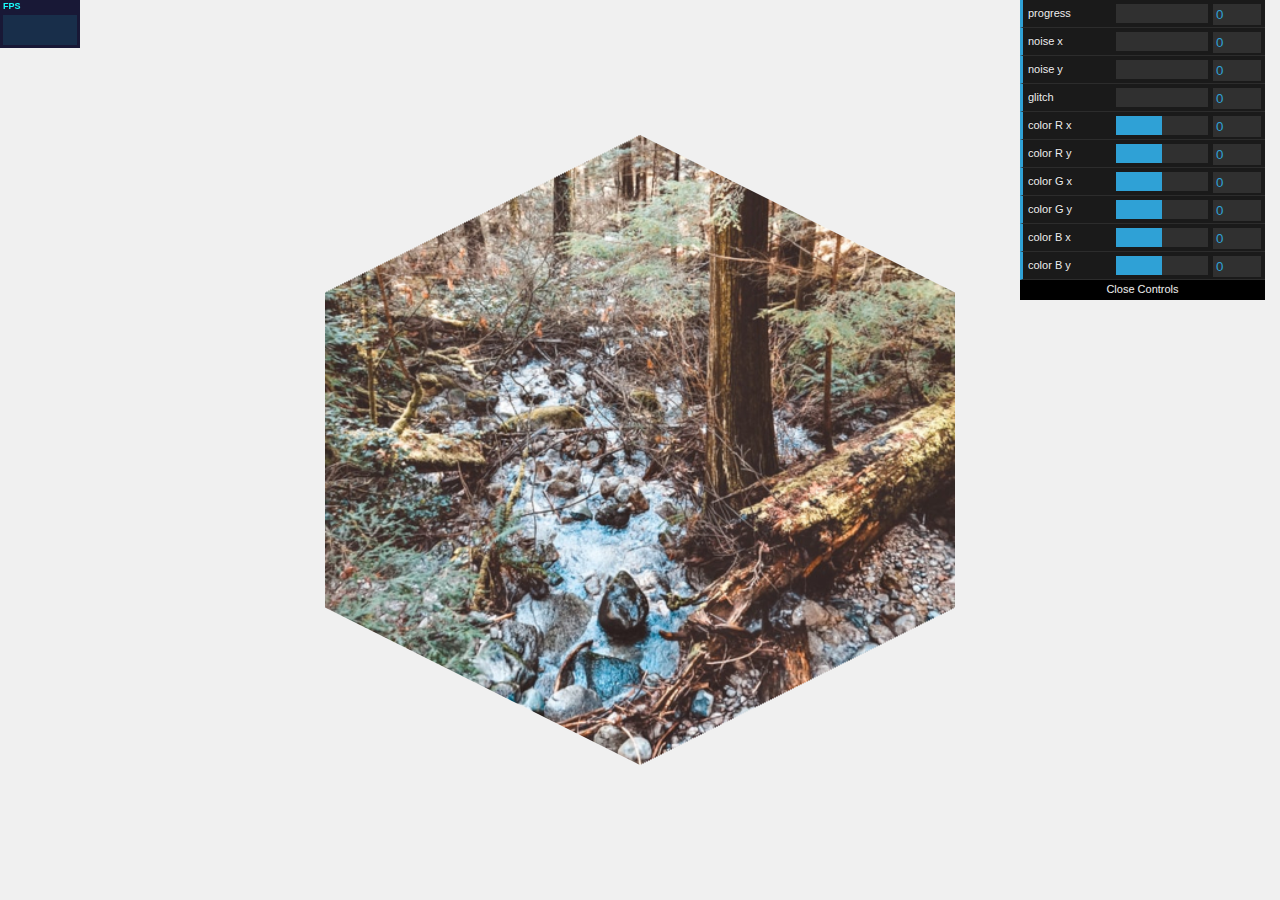
==== commit b274896c: "rebuild" ====
--- a/index.html
+++ b/index.html
@@ -1,3 +1,3 @@
 <!doctype html><html lang="en"><head><meta charset="UTF-8"><meta name="viewport" content="width=device-width, user-scalable=no, initial-scale=1.0, maximum-scale=1.0, minimum-scale=1.0"><meta http-equiv="X-UA-Compatible" content="ie=edge"><title>THREE JS</title><link rel="stylesheet" href="/styles.2a1d0fd9.css"></head><body>
-<div id="container"></div> <script src="/script.8533780d.js"></script>
+<div id="container"></div> <script src="/script.baa423be.js"></script>
 </body></html>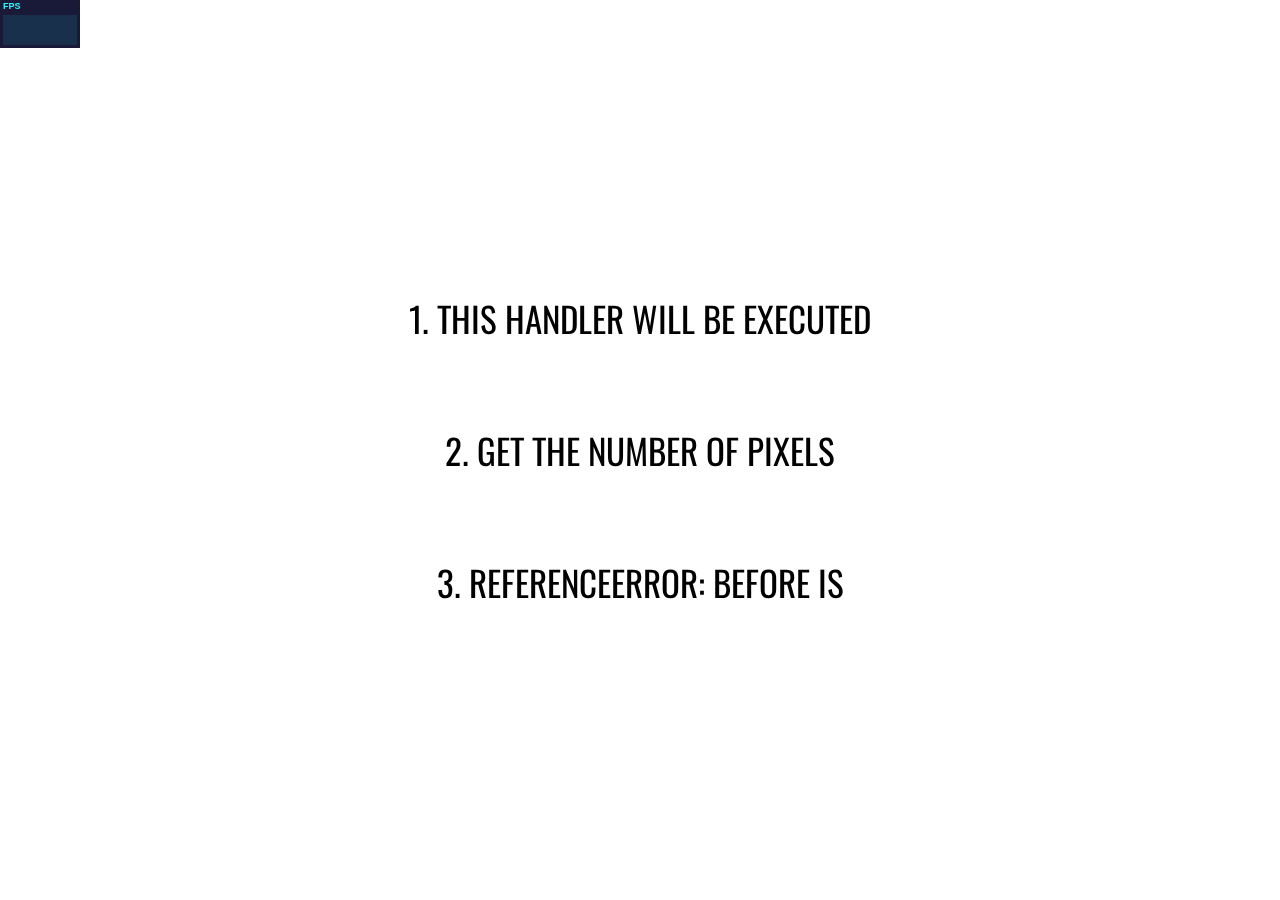
==== commit ab0b4c7d: "rebuild" ====
--- a/index.html
+++ b/index.html
@@ -1,3 +1,4 @@
-<!doctype html><html lang="en"><head><meta charset="UTF-8"><meta name="viewport" content="width=device-width, user-scalable=no, initial-scale=1.0, maximum-scale=1.0, minimum-scale=1.0"><meta http-equiv="X-UA-Compatible" content="ie=edge"><title>THREE JS</title><link rel="stylesheet" href="/styles.2a1d0fd9.css"></head><body>
-<div id="container"></div> <script src="/script.baa423be.js"></script>
+<!doctype html><html lang="en"><head><meta charset="UTF-8"><meta name="viewport" content="width=device-width, user-scalable=no, initial-scale=1.0, maximum-scale=1.0, minimum-scale=1.0"><meta http-equiv="X-UA-Compatible" content="ie=edge"><title>THREE JS</title><link rel="stylesheet" href="/main.044809f7.css"></head><body>
+<div id="container"></div> <div class="page"> <div class="page__content"> <ul class="list"> <li class="list__item"> <p class="list__item-title">1. This handler will be executed</p> <img src="/91cb7f52f078.65c75871.jpeg" alt="" class="list__item-img"> </li> <li class="list__item"> <p class="list__item-title">2. Get the number of pixels</p> <img src="/a458d8ee473e.69fd68a5.jpeg" alt="" class="list__item-img"> </li> <li class="list__item"> <p class="list__item-title">3. ReferenceError: before is</p> <img src="/f41219acc4f3.8921338c.jpeg" alt="" class="list__item-img"> </li> </ul> </div>
+</div> <script src="/script.2f2baee9.js"></script>
 </body></html>--- a/main.044809f7.css
+++ b/main.044809f7.css
@@ -0,0 +1,2 @@
+@import url("https://fonts.googleapis.com/css2?family=Oswald:wght@700&display=swap");body{margin:0;font-family:Oswald,sans-serif;height:100vh;opacity:0;transition:opacity .3s ease}body.isLoaded{opacity:1}canvas{display:block}#container{position:absolute;left:0;top:0;bottom:0;right:0;z-index:1}.page{height:inherit;display:flex;justify-content:center;align-items:center}.page__content{position:relative;z-index:2}.list{text-align:center;margin:0;padding:0;list-style-type:none}.list__item{padding:40px 0}.list__item-title{text-transform:uppercase;margin:0;font-size:35px}.list__item-img{display:none}
+/*# sourceMappingURL=/main.044809f7.css.map */